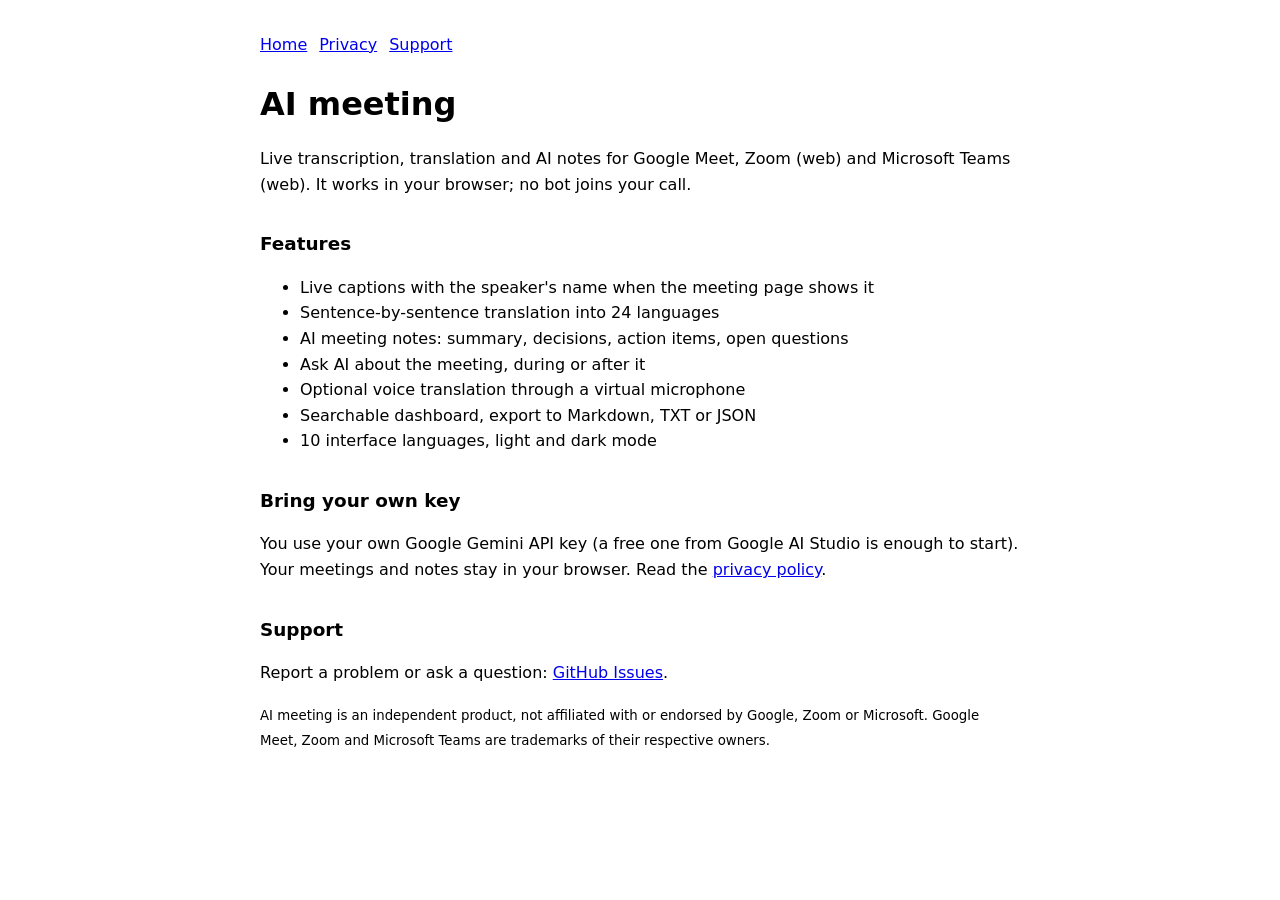
==== index.html @ 4cc9c008 "Add AI meeting landing page and privacy policy" ====
<!doctype html>
<html lang="en">
<head>
<meta charset="utf-8">
<meta name="viewport" content="width=device-width,initial-scale=1">
<title>AI meeting – live transcription, translation and notes</title>
<meta name="description" content="Live transcription, translation and AI notes for Google Meet, Zoom and Microsoft Teams.">
<style>
  :root { color-scheme: light dark; }
  body { font: 16px/1.6 system-ui, sans-serif; max-width: 760px; margin: 0 auto; padding: 32px 20px 64px; }
  h1 { font-size: 2rem; margin-bottom: .2em; } h2 { margin-top: 2rem; font-size: 1.15rem; }
  nav a { margin-right: 12px; }
</style>
</head>
<body>
<nav><a href="index.html">Home</a><a href="privacy.html">Privacy</a><a href="https://github.com/kaokray/ai-meeting-site/issues">Support</a></nav>
<h1>AI meeting</h1>
<p>Live transcription, translation and AI notes for Google Meet, Zoom (web) and Microsoft Teams (web). It works in your browser; no bot joins your call.</p>

<h2>Features</h2>
<ul>
  <li>Live captions with the speaker's name when the meeting page shows it</li>
  <li>Sentence-by-sentence translation into 24 languages</li>
  <li>AI meeting notes: summary, decisions, action items, open questions</li>
  <li>Ask AI about the meeting, during or after it</li>
  <li>Optional voice translation through a virtual microphone</li>
  <li>Searchable dashboard, export to Markdown, TXT or JSON</li>
  <li>10 interface languages, light and dark mode</li>
</ul>

<h2>Bring your own key</h2>
<p>You use your own Google Gemini API key (a free one from Google AI Studio is enough to start). Your meetings and notes stay in your browser. Read the <a href="privacy.html">privacy policy</a>.</p>

<h2>Support</h2>
<p>Report a problem or ask a question: <a href="https://github.com/kaokray/ai-meeting-site/issues">GitHub Issues</a>.</p>

<p><small>AI meeting is an independent product, not affiliated with or endorsed by Google, Zoom or Microsoft. Google Meet, Zoom and Microsoft Teams are trademarks of their respective owners.</small></p>
</body>
</html>
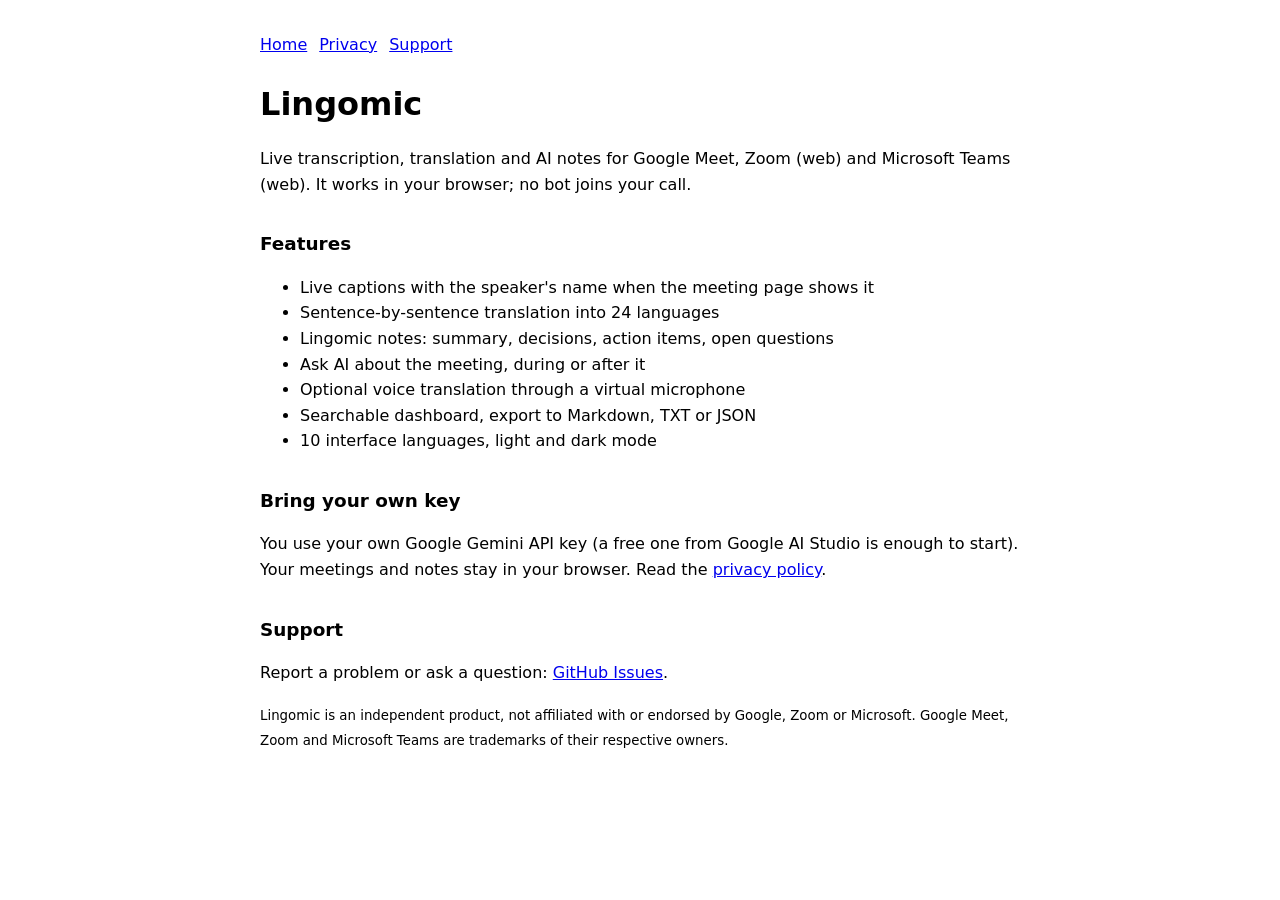
==== commit b3024e24: "Rename to Lingomic, add model config and update the privacy policy - Pages and policy use the Lingom" ====
--- a/index.html
+++ b/index.html
@@ -3,7 +3,7 @@
 <head>
 <meta charset="utf-8">
 <meta name="viewport" content="width=device-width,initial-scale=1">
-<title>AI meeting – live transcription, translation and notes</title>
+<title>Lingomic – live transcription, translation and notes</title>
 <meta name="description" content="Live transcription, translation and AI notes for Google Meet, Zoom and Microsoft Teams.">
 <style>
   :root { color-scheme: light dark; }
@@ -13,15 +13,15 @@
 </style>
 </head>
 <body>
-<nav><a href="index.html">Home</a><a href="privacy.html">Privacy</a><a href="https://github.com/kaokray/ai-meeting-site/issues">Support</a></nav>
-<h1>AI meeting</h1>
+<nav><a href="index.html">Home</a><a href="privacy.html">Privacy</a><a href="https://github.com/kaokray/lingomic/issues">Support</a></nav>
+<h1>Lingomic</h1>
 <p>Live transcription, translation and AI notes for Google Meet, Zoom (web) and Microsoft Teams (web). It works in your browser; no bot joins your call.</p>
 
 <h2>Features</h2>
 <ul>
   <li>Live captions with the speaker's name when the meeting page shows it</li>
   <li>Sentence-by-sentence translation into 24 languages</li>
-  <li>AI meeting notes: summary, decisions, action items, open questions</li>
+  <li>Lingomic notes: summary, decisions, action items, open questions</li>
   <li>Ask AI about the meeting, during or after it</li>
   <li>Optional voice translation through a virtual microphone</li>
   <li>Searchable dashboard, export to Markdown, TXT or JSON</li>
@@ -32,8 +32,8 @@
 <p>You use your own Google Gemini API key (a free one from Google AI Studio is enough to start). Your meetings and notes stay in your browser. Read the <a href="privacy.html">privacy policy</a>.</p>
 
 <h2>Support</h2>
-<p>Report a problem or ask a question: <a href="https://github.com/kaokray/ai-meeting-site/issues">GitHub Issues</a>.</p>
+<p>Report a problem or ask a question: <a href="https://github.com/kaokray/lingomic/issues">GitHub Issues</a>.</p>
 
-<p><small>AI meeting is an independent product, not affiliated with or endorsed by Google, Zoom or Microsoft. Google Meet, Zoom and Microsoft Teams are trademarks of their respective owners.</small></p>
+<p><small>Lingomic is an independent product, not affiliated with or endorsed by Google, Zoom or Microsoft. Google Meet, Zoom and Microsoft Teams are trademarks of their respective owners.</small></p>
 </body>
 </html>
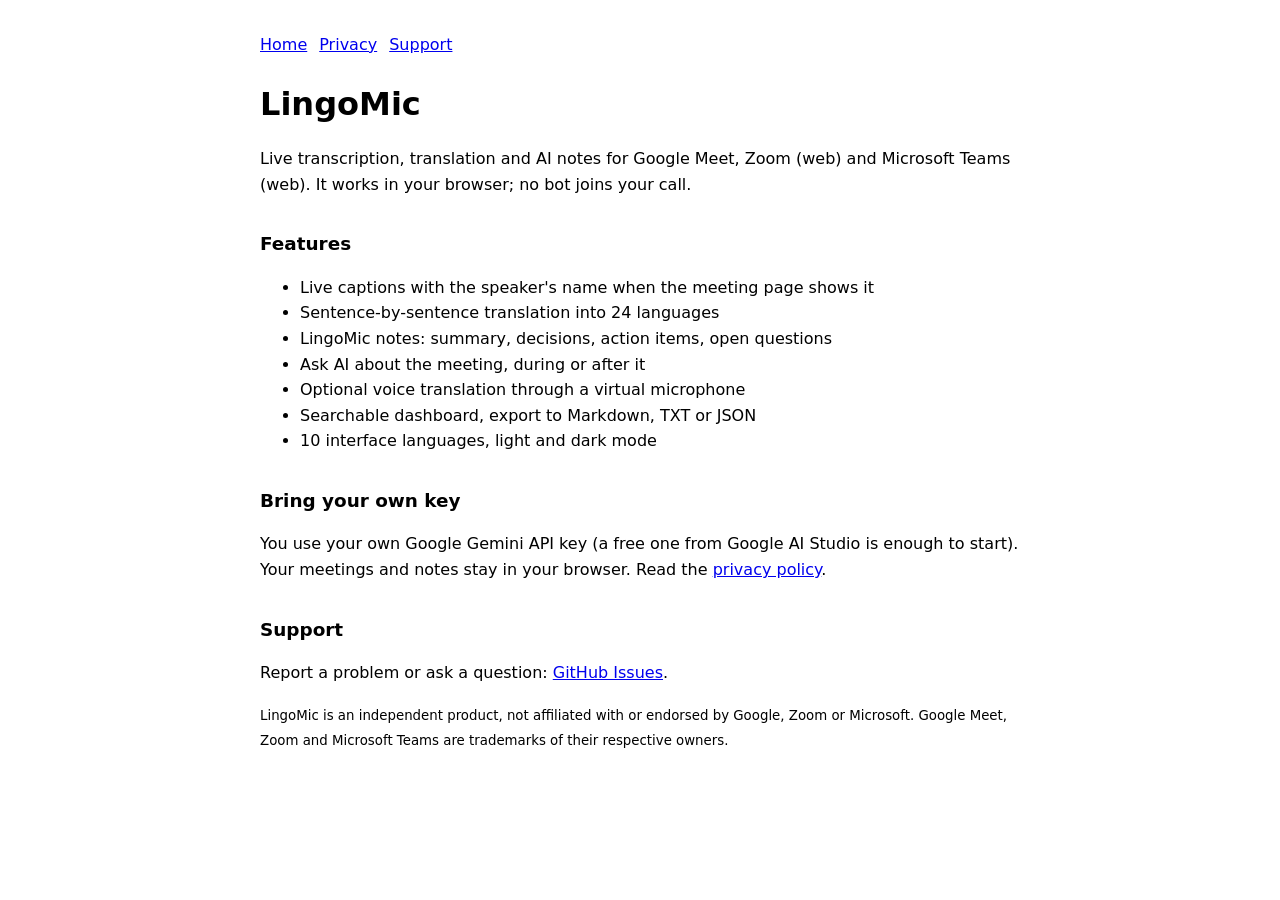
==== commit 6bece6eb: "chore: brand spelling is LingoMic Co-Authored-By: Claude Sonnet 5.5 <noreply@anthropic.com>" ====
--- a/index.html
+++ b/index.html
@@ -3,7 +3,7 @@
 <head>
 <meta charset="utf-8">
 <meta name="viewport" content="width=device-width,initial-scale=1">
-<title>Lingomic – live transcription, translation and notes</title>
+<title>LingoMic – live transcription, translation and notes</title>
 <meta name="description" content="Live transcription, translation and AI notes for Google Meet, Zoom and Microsoft Teams.">
 <style>
   :root { color-scheme: light dark; }
@@ -13,15 +13,15 @@
 </style>
 </head>
 <body>
-<nav><a href="index.html">Home</a><a href="privacy.html">Privacy</a><a href="https://github.com/kaokray/lingomic/issues">Support</a></nav>
-<h1>Lingomic</h1>
+<nav><a href="index.html">Home</a><a href="privacy.html">Privacy</a><a href="https://github.com/kaokray/LingoMic/issues">Support</a></nav>
+<h1>LingoMic</h1>
 <p>Live transcription, translation and AI notes for Google Meet, Zoom (web) and Microsoft Teams (web). It works in your browser; no bot joins your call.</p>
 
 <h2>Features</h2>
 <ul>
   <li>Live captions with the speaker's name when the meeting page shows it</li>
   <li>Sentence-by-sentence translation into 24 languages</li>
-  <li>Lingomic notes: summary, decisions, action items, open questions</li>
+  <li>LingoMic notes: summary, decisions, action items, open questions</li>
   <li>Ask AI about the meeting, during or after it</li>
   <li>Optional voice translation through a virtual microphone</li>
   <li>Searchable dashboard, export to Markdown, TXT or JSON</li>
@@ -32,8 +32,8 @@
 <p>You use your own Google Gemini API key (a free one from Google AI Studio is enough to start). Your meetings and notes stay in your browser. Read the <a href="privacy.html">privacy policy</a>.</p>
 
 <h2>Support</h2>
-<p>Report a problem or ask a question: <a href="https://github.com/kaokray/lingomic/issues">GitHub Issues</a>.</p>
+<p>Report a problem or ask a question: <a href="https://github.com/kaokray/LingoMic/issues">GitHub Issues</a>.</p>
 
-<p><small>Lingomic is an independent product, not affiliated with or endorsed by Google, Zoom or Microsoft. Google Meet, Zoom and Microsoft Teams are trademarks of their respective owners.</small></p>
+<p><small>LingoMic is an independent product, not affiliated with or endorsed by Google, Zoom or Microsoft. Google Meet, Zoom and Microsoft Teams are trademarks of their respective owners.</small></p>
 </body>
 </html>
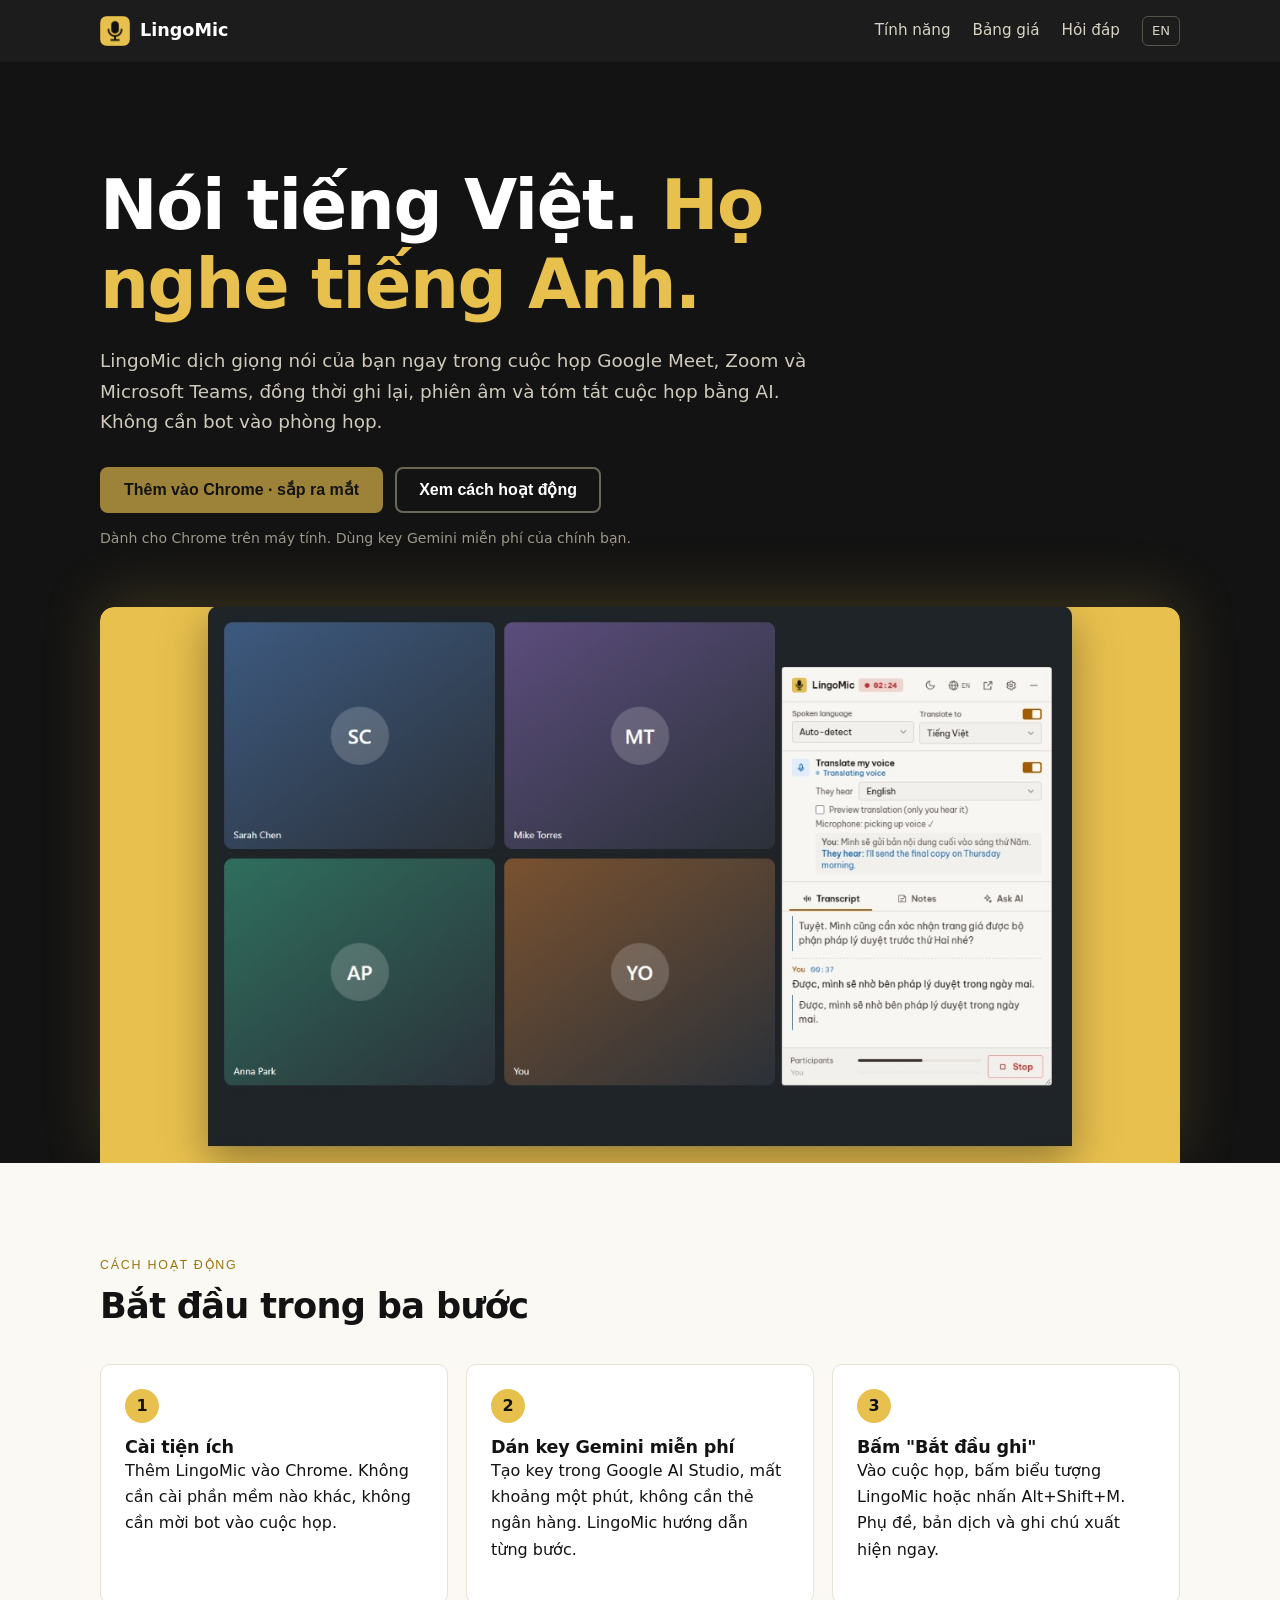
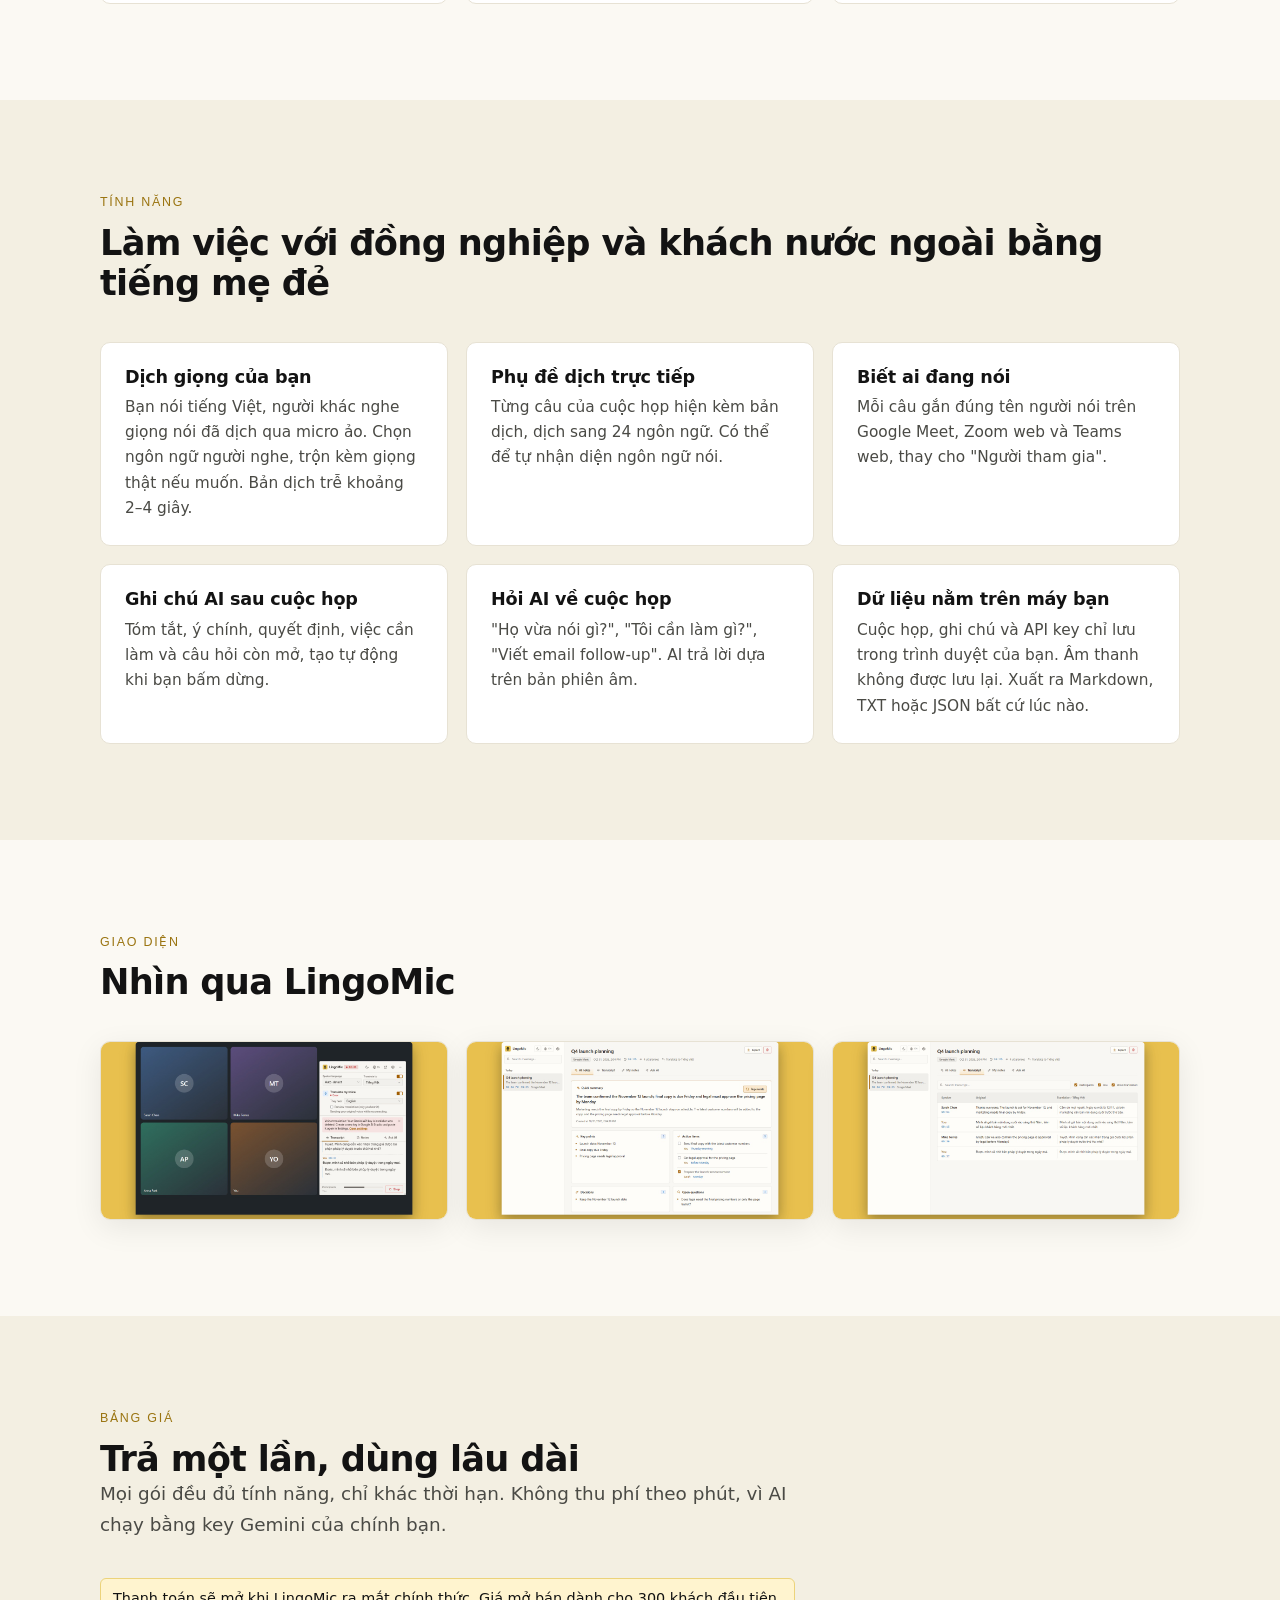
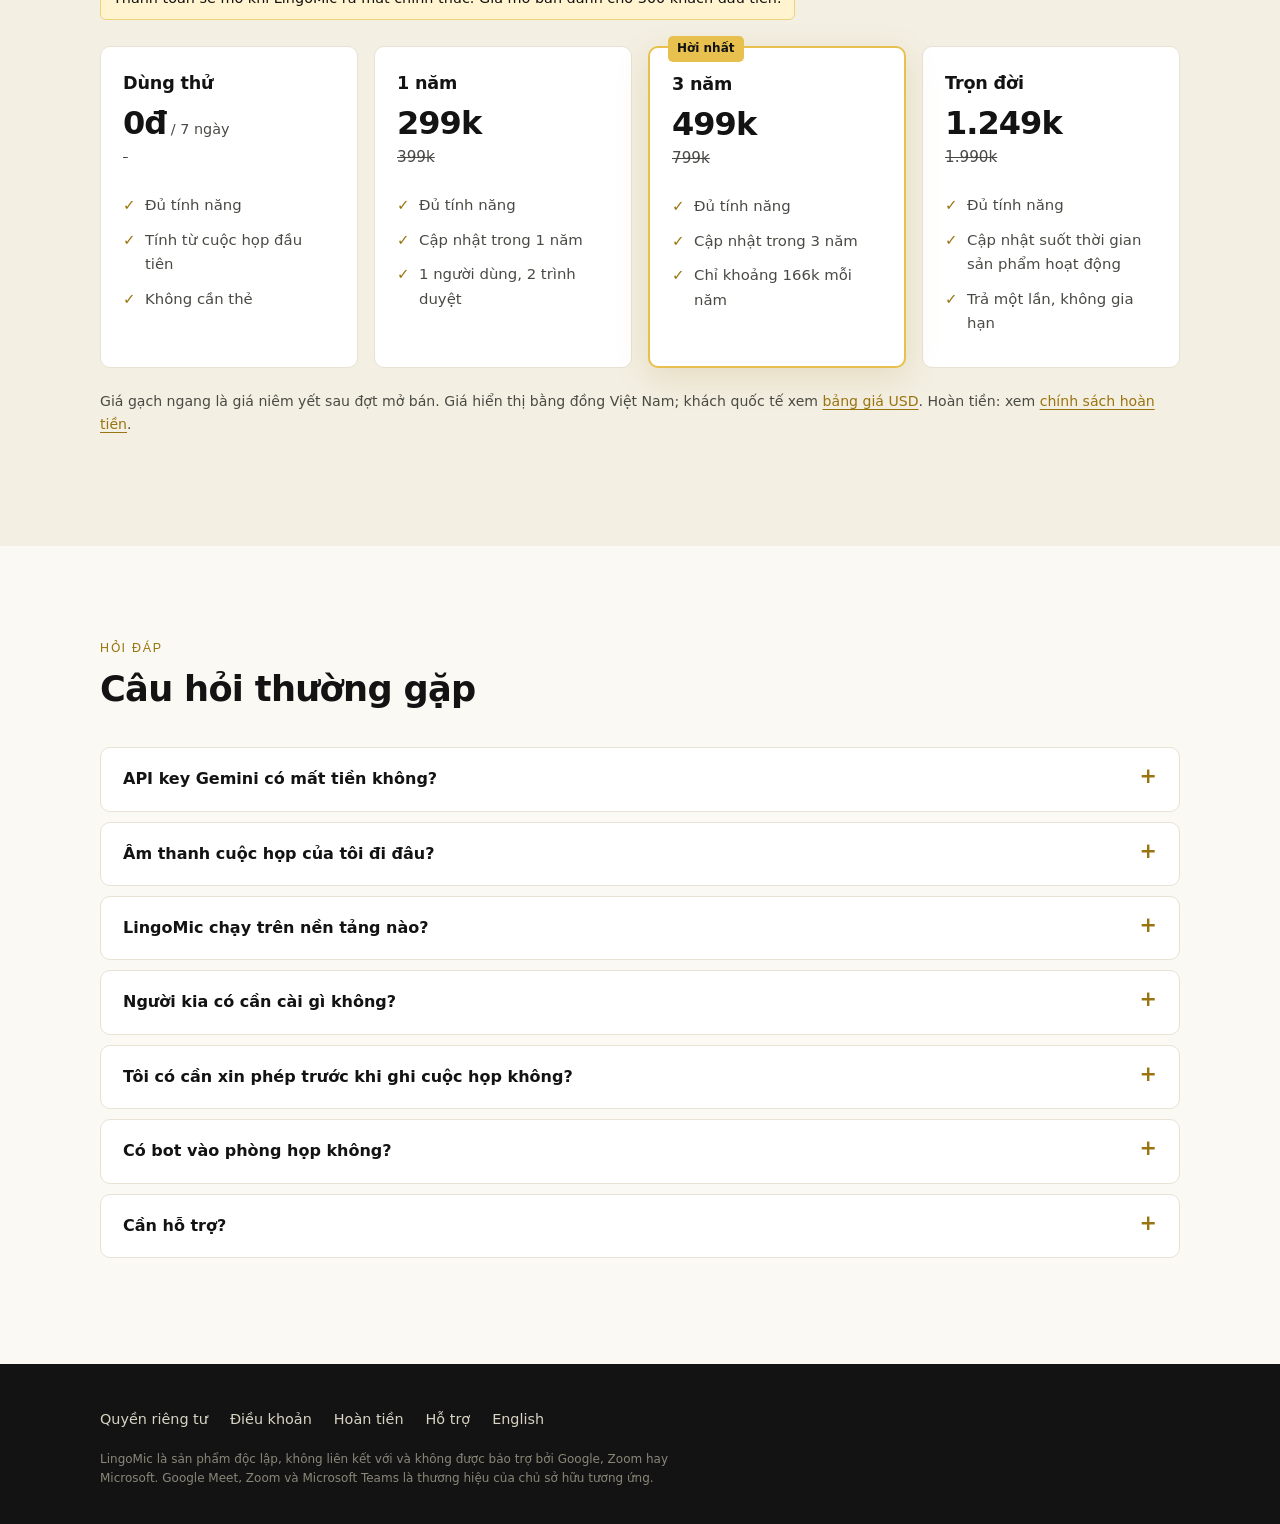
==== commit 33ba7810: "feat: LingoMic website (Vietnamese and English), terms and refund policy - Home page in Vietnamese a" ====
--- a/index.html
+++ b/index.html
@@ -1,39 +1,107 @@
 <!doctype html>
-<html lang="en">
+<html lang="vi">
 <head>
 <meta charset="utf-8">
 <meta name="viewport" content="width=device-width,initial-scale=1">
-<title>LingoMic – live transcription, translation and notes</title>
-<meta name="description" content="Live transcription, translation and AI notes for Google Meet, Zoom and Microsoft Teams.">
-<style>
-  :root { color-scheme: light dark; }
-  body { font: 16px/1.6 system-ui, sans-serif; max-width: 760px; margin: 0 auto; padding: 32px 20px 64px; }
-  h1 { font-size: 2rem; margin-bottom: .2em; } h2 { margin-top: 2rem; font-size: 1.15rem; }
-  nav a { margin-right: 12px; }
-</style>
+<title>LingoMic – Nói tiếng Việt, họ nghe tiếng Anh</title>
+<meta name="description" content="LingoMic dịch giọng nói của bạn trong cuộc họp Google Meet, Zoom và Teams, đồng thời phiên âm và tóm tắt bằng AI. Không cần bot vào phòng họp.">
+<link rel="icon" href="assets/favicon.png">
+<link rel="alternate" hreflang="en" href="en/">
+<link rel="stylesheet" href="assets/site.css">
 </head>
 <body>
-<nav><a href="index.html">Home</a><a href="privacy.html">Privacy</a><a href="https://github.com/kaokray/LingoMic/issues">Support</a></nav>
-<h1>LingoMic</h1>
-<p>Live transcription, translation and AI notes for Google Meet, Zoom (web) and Microsoft Teams (web). It works in your browser; no bot joins your call.</p>
+<header class="top"><div class="wrap">
+  <a class="brand" href="./"><img src="assets/icon.png" alt="">LingoMic</a>
+  <nav>
+    <a href="#tinh-nang">Tính năng</a>
+    <a href="#bang-gia">Bảng giá</a>
+    <a href="#hoi-dap">Hỏi đáp</a>
+    <a class="lang" href="en/" hreflang="en">EN</a>
+  </nav>
+</div></header>
 
-<h2>Features</h2>
-<ul>
-  <li>Live captions with the speaker's name when the meeting page shows it</li>
-  <li>Sentence-by-sentence translation into 24 languages</li>
-  <li>LingoMic notes: summary, decisions, action items, open questions</li>
-  <li>Ask AI about the meeting, during or after it</li>
-  <li>Optional voice translation through a virtual microphone</li>
-  <li>Searchable dashboard, export to Markdown, TXT or JSON</li>
-  <li>10 interface languages, light and dark mode</li>
-</ul>
+<main>
+<div class="hero"><div class="wrap">
+  <h1>Nói tiếng Việt. <em>Họ nghe tiếng Anh.</em></h1>
+  <p class="lead">LingoMic dịch giọng nói của bạn ngay trong cuộc họp Google Meet, Zoom và Microsoft Teams, đồng thời ghi lại, phiên âm và tóm tắt cuộc họp bằng AI. Không cần bot vào phòng họp.</p>
+  <div class="actions">
+    <!-- Khi extension lên Chrome Web Store: thay href="#" bằng đường dẫn Store và bỏ aria-disabled. -->
+    <a class="btn btn-gold" href="#" aria-disabled="true">Thêm vào Chrome · sắp ra mắt</a>
+    <a class="btn btn-line" href="#cach-hoat-dong">Xem cách hoạt động</a>
+  </div>
+  <p class="note">Dành cho Chrome trên máy tính. Dùng key Gemini miễn phí của chính bạn.</p>
+  <div class="shot"><div class="crop"><img src="assets/img/2-voice.jpg" width="1280" height="800" alt="Cửa sổ LingoMic trong cuộc họp: bạn nói tiếng Việt, người nghe thấy bản dịch tiếng Anh"></div></div>
+</div></div>
 
-<h2>Bring your own key</h2>
-<p>You use your own Google Gemini API key (a free one from Google AI Studio is enough to start). Your meetings and notes stay in your browser. Read the <a href="privacy.html">privacy policy</a>.</p>
+<section id="cach-hoat-dong"><div class="wrap">
+  <div class="head"><div class="eyebrow">Cách hoạt động</div><h2>Bắt đầu trong ba bước</h2></div>
+  <div class="steps">
+    <div class="step"><h3>Cài tiện ích</h3><p>Thêm LingoMic vào Chrome. Không cần cài phần mềm nào khác, không cần mời bot vào cuộc họp.</p></div>
+    <div class="step"><h3>Dán key Gemini miễn phí</h3><p>Tạo key trong Google AI Studio, mất khoảng một phút, không cần thẻ ngân hàng. LingoMic hướng dẫn từng bước.</p></div>
+    <div class="step"><h3>Bấm "Bắt đầu ghi"</h3><p>Vào cuộc họp, bấm biểu tượng LingoMic hoặc nhấn Alt+Shift+M. Phụ đề, bản dịch và ghi chú xuất hiện ngay.</p></div>
+  </div>
+</div></section>
 
-<h2>Support</h2>
-<p>Report a problem or ask a question: <a href="https://github.com/kaokray/LingoMic/issues">GitHub Issues</a>.</p>
+<section id="tinh-nang" class="alt"><div class="wrap">
+  <div class="head"><div class="eyebrow">Tính năng</div><h2>Làm việc với đồng nghiệp và khách nước ngoài bằng tiếng mẹ đẻ</h2></div>
+  <div class="grid">
+    <div class="card"><h3>Dịch giọng của bạn</h3><p>Bạn nói tiếng Việt, người khác nghe giọng nói đã dịch qua micro ảo. Chọn ngôn ngữ người nghe, trộn kèm giọng thật nếu muốn. Bản dịch trễ khoảng 2–4 giây.</p></div>
+    <div class="card"><h3>Phụ đề dịch trực tiếp</h3><p>Từng câu của cuộc họp hiện kèm bản dịch, dịch sang 24 ngôn ngữ. Có thể để tự nhận diện ngôn ngữ nói.</p></div>
+    <div class="card"><h3>Biết ai đang nói</h3><p>Mỗi câu gắn đúng tên người nói trên Google Meet, Zoom web và Teams web, thay cho "Người tham gia".</p></div>
+    <div class="card"><h3>Ghi chú AI sau cuộc họp</h3><p>Tóm tắt, ý chính, quyết định, việc cần làm và câu hỏi còn mở, tạo tự động khi bạn bấm dừng.</p></div>
+    <div class="card"><h3>Hỏi AI về cuộc họp</h3><p>"Họ vừa nói gì?", "Tôi cần làm gì?", "Viết email follow-up". AI trả lời dựa trên bản phiên âm.</p></div>
+    <div class="card"><h3>Dữ liệu nằm trên máy bạn</h3><p>Cuộc họp, ghi chú và API key chỉ lưu trong trình duyệt của bạn. Âm thanh không được lưu lại. Xuất ra Markdown, TXT hoặc JSON bất cứ lúc nào.</p></div>
+  </div>
+</div></section>
 
-<p><small>LingoMic is an independent product, not affiliated with or endorsed by Google, Zoom or Microsoft. Google Meet, Zoom and Microsoft Teams are trademarks of their respective owners.</small></p>
+<section><div class="wrap">
+  <div class="head"><div class="eyebrow">Giao diện</div><h2>Nhìn qua LingoMic</h2></div>
+  <div class="gallery">
+    <div class="crop"><img src="assets/img/1-live.jpg" width="1280" height="800" loading="lazy" alt="Phụ đề và bản dịch trực tiếp trong cuộc họp"></div>
+    <div class="crop"><img src="assets/img/3-notes.jpg" width="1280" height="800" loading="lazy" alt="Ghi chú AI: tóm tắt, ý chính, việc cần làm"></div>
+    <div class="crop"><img src="assets/img/4-transcript.jpg" width="1280" height="800" loading="lazy" alt="Bản phiên âm song ngữ, lọc theo người nói"></div>
+  </div>
+</div></section>
+
+<section id="bang-gia" class="alt"><div class="wrap">
+  <div class="head"><div class="eyebrow">Bảng giá</div><h2>Trả một lần, dùng lâu dài</h2>
+    <p class="lead">Mọi gói đều đủ tính năng, chỉ khác thời hạn. Không thu phí theo phút, vì AI chạy bằng key Gemini của chính bạn.</p></div>
+  <span class="soon">Thanh toán sẽ mở khi LingoMic ra mắt chính thức. Giá mở bán dành cho 300 khách đầu tiên.</span>
+  <div class="plans">
+    <div class="plan"><h3>Dùng thử</h3><div class="price">0đ<small> / 7 ngày</small></div><div class="was">&nbsp;</div>
+      <ul><li>Đủ tính năng</li><li>Tính từ cuộc họp đầu tiên</li><li>Không cần thẻ</li></ul></div>
+    <div class="plan"><h3>1 năm</h3><div class="price">299k</div><div class="was">399k</div>
+      <ul><li>Đủ tính năng</li><li>Cập nhật trong 1 năm</li><li>1 người dùng, 2 trình duyệt</li></ul></div>
+    <div class="plan best"><span class="tag">Hời nhất</span><h3>3 năm</h3><div class="price">499k</div><div class="was">799k</div>
+      <ul><li>Đủ tính năng</li><li>Cập nhật trong 3 năm</li><li>Chỉ khoảng 166k mỗi năm</li></ul></div>
+    <div class="plan"><h3>Trọn đời</h3><div class="price">1.249k</div><div class="was">1.990k</div>
+      <ul><li>Đủ tính năng</li><li>Cập nhật suốt thời gian sản phẩm hoạt động</li><li>Trả một lần, không gia hạn</li></ul></div>
+  </div>
+  <p class="fine">Giá gạch ngang là giá niêm yết sau đợt mở bán. Giá hiển thị bằng đồng Việt Nam; khách quốc tế xem <a href="en/#pricing">bảng giá USD</a>. Hoàn tiền: xem <a href="refund.html">chính sách hoàn tiền</a>.</p>
+</div></section>
+
+<section id="hoi-dap"><div class="wrap">
+  <div class="head"><div class="eyebrow">Hỏi đáp</div><h2>Câu hỏi thường gặp</h2></div>
+  <details><summary>API key Gemini có mất tiền không?</summary>
+    <p>Key tạo trong Google AI Studio miễn phí và không cần thẻ ngân hàng. Key chưa bật thanh toán thì không thể phát sinh phí. Gói miễn phí của Google có hạn mức theo phút và theo ngày; họp khoảng 1–2 giờ mỗi ngày thường dùng thoải mái, và LingoMic báo rõ khi chạm hạn mức. Google có thể thay đổi gói miễn phí, và LingoMic không kiểm soát việc đó.</p></details>
+  <details><summary>Âm thanh cuộc họp của tôi đi đâu?</summary>
+    <p>Âm thanh được gửi thẳng từ trình duyệt của bạn tới Google Gemini, bằng key của bạn, để chuyển thành chữ và dịch. LingoMic không lưu âm thanh. Với key miễn phí, Google có thể dùng nội dung gửi lên để cải thiện sản phẩm; nếu cuộc họp mang tính bảo mật, hãy dùng key trả phí. Chi tiết trong <a href="privacy.html">chính sách quyền riêng tư</a>.</p></details>
+  <details><summary>LingoMic chạy trên nền tảng nào?</summary>
+    <p>Google Meet, Zoom (bản web) và Microsoft Teams (bản web), trên Chrome máy tính. Việc ghi phụ đề còn dùng được với tab bất kỳ có phát âm thanh.</p></details>
+  <details><summary>Người kia có cần cài gì không?</summary>
+    <p>Không. Chỉ bạn cài LingoMic. Với dịch giọng, người kia nghe bản dịch như nghe micro của bạn.</p></details>
+  <details><summary>Tôi có cần xin phép trước khi ghi cuộc họp không?</summary>
+    <p>Có. Bạn có trách nhiệm thông báo cho người tham gia trước khi ghi hoặc phiên âm, và tuân thủ pháp luật cũng như quy định của công ty. LingoMic nhắc điều này khi bạn dùng lần đầu.</p></details>
+  <details><summary>Có bot vào phòng họp không?</summary>
+    <p>Không. LingoMic chạy ngay trong trình duyệt của bạn nên không xuất hiện trong danh sách người tham gia.</p></details>
+  <details><summary>Cần hỗ trợ?</summary>
+    <p>Gửi câu hỏi hoặc báo lỗi tại <a href="https://github.com/kaokray/LingoMic/issues">trang hỗ trợ</a>.</p></details>
+</div></section>
+</main>
+
+<footer><div class="wrap">
+  <nav><a href="privacy.html">Quyền riêng tư</a><a href="terms.html">Điều khoản</a><a href="refund.html">Hoàn tiền</a><a href="https://github.com/kaokray/LingoMic/issues">Hỗ trợ</a><a href="en/">English</a></nav>
+  <small>LingoMic là sản phẩm độc lập, không liên kết với và không được bảo trợ bởi Google, Zoom hay Microsoft. Google Meet, Zoom và Microsoft Teams là thương hiệu của chủ sở hữu tương ứng.</small>
+</div></footer>
 </body>
 </html>
--- a/assets/site.css
+++ b/assets/site.css
@@ -0,0 +1,127 @@
+/* LingoMic website. Fonts: Be Vietnam Pro (SIL OFL 1.1, see fonts/OFL.txt). */
+@font-face{font-family:"Be Vietnam Pro";font-weight:400;font-display:swap;src:url("fonts/bvp-400-vietnamese.woff2") format("woff2");unicode-range:U+0102-0103,U+0110-0111,U+0128-0129,U+0168-0169,U+01A0-01A1,U+01AF-01B0,U+0300-0301,U+0303-0304,U+0308-0309,U+0323,U+0329,U+1EA0-1EF9,U+20AB}
+@font-face{font-family:"Be Vietnam Pro";font-weight:400;font-display:swap;src:url("fonts/bvp-400-latin-ext.woff2") format("woff2");unicode-range:U+0100-02BA,U+02BD-02C5,U+02C7-02CC,U+02CE-02D7,U+02DD-02FF,U+0304,U+0308,U+0329,U+1D00-1DBF,U+1E00-1E9F,U+1EF2-1EFF,U+2020,U+20A0-20AB,U+20AD-20C4,U+2113,U+2C60-2C7F,U+A720-A7FF}
+@font-face{font-family:"Be Vietnam Pro";font-weight:400;font-display:swap;src:url("fonts/bvp-400-latin.woff2") format("woff2");unicode-range:U+0000-00FF,U+0131,U+0152-0153,U+02BB-02BC,U+02C6,U+02DA,U+02DC,U+0304,U+0308,U+0329,U+2000-206F,U+20AC,U+2122,U+2191,U+2193,U+2212,U+2215,U+FEFF,U+FFFD}
+@font-face{font-family:"Be Vietnam Pro";font-weight:500;font-display:swap;src:url("fonts/bvp-500-vietnamese.woff2") format("woff2");unicode-range:U+0102-0103,U+0110-0111,U+0128-0129,U+0168-0169,U+01A0-01A1,U+01AF-01B0,U+0300-0301,U+0303-0304,U+0308-0309,U+0323,U+0329,U+1EA0-1EF9,U+20AB}
+@font-face{font-family:"Be Vietnam Pro";font-weight:500;font-display:swap;src:url("fonts/bvp-500-latin-ext.woff2") format("woff2");unicode-range:U+0100-02BA,U+02BD-02C5,U+02C7-02CC,U+02CE-02D7,U+02DD-02FF,U+0304,U+0308,U+0329,U+1D00-1DBF,U+1E00-1E9F,U+1EF2-1EFF,U+2020,U+20A0-20AB,U+20AD-20C4,U+2113,U+2C60-2C7F,U+A720-A7FF}
+@font-face{font-family:"Be Vietnam Pro";font-weight:500;font-display:swap;src:url("fonts/bvp-500-latin.woff2") format("woff2");unicode-range:U+0000-00FF,U+0131,U+0152-0153,U+02BB-02BC,U+02C6,U+02DA,U+02DC,U+0304,U+0308,U+0329,U+2000-206F,U+20AC,U+2122,U+2191,U+2193,U+2212,U+2215,U+FEFF,U+FFFD}
+@font-face{font-family:"Be Vietnam Pro";font-weight:600;font-display:swap;src:url("fonts/bvp-600-vietnamese.woff2") format("woff2");unicode-range:U+0102-0103,U+0110-0111,U+0128-0129,U+0168-0169,U+01A0-01A1,U+01AF-01B0,U+0300-0301,U+0303-0304,U+0308-0309,U+0323,U+0329,U+1EA0-1EF9,U+20AB}
+@font-face{font-family:"Be Vietnam Pro";font-weight:600;font-display:swap;src:url("fonts/bvp-600-latin-ext.woff2") format("woff2");unicode-range:U+0100-02BA,U+02BD-02C5,U+02C7-02CC,U+02CE-02D7,U+02DD-02FF,U+0304,U+0308,U+0329,U+1D00-1DBF,U+1E00-1E9F,U+1EF2-1EFF,U+2020,U+20A0-20AB,U+20AD-20C4,U+2113,U+2C60-2C7F,U+A720-A7FF}
+@font-face{font-family:"Be Vietnam Pro";font-weight:600;font-display:swap;src:url("fonts/bvp-600-latin.woff2") format("woff2");unicode-range:U+0000-00FF,U+0131,U+0152-0153,U+02BB-02BC,U+02C6,U+02DA,U+02DC,U+0304,U+0308,U+0329,U+2000-206F,U+20AC,U+2122,U+2191,U+2193,U+2212,U+2215,U+FEFF,U+FFFD}
+
+:root {
+  --gold: #e8c04e;
+  --gold-deep: #9a7410;
+  --ink: #131313;
+  --ink-2: #4a4a45;
+  --paper: #fbf9f3;
+  --card: #ffffff;
+  --line: #e7e2d4;
+  --wrap: 1080px;
+  --radius: 10px;
+  color-scheme: light;
+}
+* { box-sizing: border-box; }
+html { scroll-behavior: smooth; }
+body { margin: 0; background: var(--paper); color: var(--ink); font: 400 16px/1.65 "Be Vietnam Pro", system-ui, sans-serif; -webkit-font-smoothing: antialiased; }
+img { max-width: 100%; height: auto; display: block; }
+a { color: var(--gold-deep); text-underline-offset: 3px; }
+.wrap { width: min(var(--wrap), 100% - 40px); margin-inline: auto; }
+h1, h2, h3 { line-height: 1.15; letter-spacing: -0.02em; margin: 0; }
+h2 { font-size: clamp(1.6rem, 3.4vw, 2.2rem); font-weight: 600; }
+h3 { font-size: 1.1rem; font-weight: 600; letter-spacing: -0.01em; }
+p { margin: 0 0 1em; }
+.lead { font-size: 1.15rem; color: var(--ink-2); max-width: 62ch; }
+.eyebrow { font: 500 .78rem/1 "Be Vietnam Pro", sans-serif; letter-spacing: .14em; text-transform: uppercase; color: var(--gold-deep); margin-bottom: 14px; }
+
+/* header */
+.top { position: sticky; top: 0; z-index: 10; background: rgba(19,19,19,.96); backdrop-filter: blur(6px); }
+.top .wrap { display: flex; align-items: center; gap: 22px; height: 62px; }
+.brand { display: flex; align-items: center; gap: 10px; color: #fff; text-decoration: none; font-weight: 600; font-size: 1.1rem; }
+.brand img { width: 30px; height: 30px; border-radius: 7px; }
+.top nav { margin-left: auto; display: flex; align-items: center; gap: 22px; }
+.top nav a { color: #d8d4c4; text-decoration: none; font-size: .95rem; }
+.top nav a:hover { color: var(--gold); }
+.top .lang { border: 1px solid #55524a; border-radius: 6px; padding: 3px 9px; font-size: .82rem; }
+@media (max-width: 720px) { .top nav a:not(.lang):not(.cta-sm) { display: none; } }
+
+/* buttons */
+.btn { display: inline-flex; align-items: center; justify-content: center; gap: 8px; padding: 13px 22px; border-radius: 8px; font: 600 1rem/1 "Be Vietnam Pro", sans-serif; text-decoration: none; border: 2px solid transparent; cursor: pointer; }
+.btn-gold { background: var(--gold); color: var(--ink); }
+.btn-gold:hover { background: #f0cc62; }
+.btn-line { border-color: #6a665a; color: #fff; }
+.btn-line:hover { border-color: var(--gold); color: var(--gold); }
+.btn[aria-disabled="true"] { opacity: .65; cursor: default; pointer-events: none; }
+
+/* hero */
+.hero { background: var(--ink); color: #fff; padding: clamp(56px, 9vw, 104px) 0 0; overflow: hidden; }
+.hero h1 { font-size: clamp(2.2rem, 6.4vw, 4.3rem); font-weight: 600; max-width: 14ch; }
+.hero h1 em { font-style: normal; color: var(--gold); }
+.hero .lead { color: #cfcabb; margin-top: 22px; }
+.hero .actions { display: flex; gap: 12px; flex-wrap: wrap; margin-top: 30px; }
+.hero .note { color: #9d9889; font-size: .88rem; margin-top: 14px; }
+.hero .shot { margin-top: 56px; border-radius: 14px 14px 0 0; overflow: hidden; box-shadow: 0 -10px 60px rgba(232,192,78,.18); }
+
+/* sections */
+section { padding: clamp(56px, 8vw, 96px) 0; }
+section.alt { background: #f3efe2; }
+.head { margin-bottom: 38px; }
+.steps { display: grid; grid-template-columns: repeat(auto-fit, minmax(240px, 1fr)); gap: 18px; counter-reset: s; }
+.step { background: var(--card); border: 1px solid var(--line); border-radius: var(--radius); padding: 24px; counter-increment: s; }
+.step::before { content: counter(s); display: grid; place-items: center; width: 34px; height: 34px; border-radius: 50%; background: var(--gold); font-weight: 600; margin-bottom: 14px; }
+.grid { display: grid; grid-template-columns: repeat(auto-fit, minmax(290px, 1fr)); gap: 18px; }
+.card { background: var(--card); border: 1px solid var(--line); border-radius: var(--radius); padding: 24px; }
+.card h3 { margin-bottom: 8px; }
+.card p { color: var(--ink-2); margin: 0; font-size: .96rem; }
+.gallery { display: grid; grid-template-columns: repeat(auto-fit, minmax(300px, 1fr)); gap: 18px; }
+.gallery img { border-radius: var(--radius); border: 1px solid var(--line); box-shadow: 0 8px 30px rgba(0,0,0,.08); }
+
+/* pricing */
+.soon { display: inline-block; background: #fff4cf; border: 1px solid #ecd37a; border-radius: 6px; padding: 8px 12px; font-size: .9rem; margin-bottom: 26px; }
+.plans { display: grid; grid-template-columns: repeat(auto-fit, minmax(220px, 1fr)); gap: 16px; align-items: stretch; }
+.plan { background: var(--card); border: 1px solid var(--line); border-radius: var(--radius); padding: 26px 22px; display: flex; flex-direction: column; }
+.plan.best { border: 2px solid var(--gold); box-shadow: 0 10px 34px rgba(154,116,16,.16); position: relative; }
+.plan .tag { position: absolute; top: -12px; left: 18px; background: var(--gold); border-radius: 5px; padding: 3px 9px; font-size: .75rem; font-weight: 600; }
+.plan h3 { margin-bottom: 14px; }
+.price { font-size: 2rem; font-weight: 600; letter-spacing: -0.03em; line-height: 1; }
+.price small { font-size: .9rem; font-weight: 400; color: var(--ink-2); letter-spacing: 0; }
+.was { color: var(--ink-2); text-decoration: line-through; font-size: .95rem; margin-top: 6px; min-height: 1.4em; }
+.plan ul { list-style: none; padding: 0; margin: 18px 0 0; color: var(--ink-2); font-size: .93rem; }
+.plan li { padding: 5px 0 5px 22px; position: relative; }
+.plan li::before { content: "✓"; position: absolute; left: 0; color: var(--gold-deep); font-weight: 600; }
+.fine { color: var(--ink-2); font-size: .88rem; margin-top: 22px; }
+
+/* faq */
+details { background: var(--card); border: 1px solid var(--line); border-radius: var(--radius); padding: 0 22px; margin-bottom: 10px; }
+summary { cursor: pointer; padding: 18px 0; font-weight: 600; list-style: none; display: flex; justify-content: space-between; gap: 16px; }
+summary::after { content: "+"; color: var(--gold-deep); font-size: 1.3rem; line-height: 1; }
+details[open] summary::after { content: "–"; }
+summary::-webkit-details-marker { display: none; }
+details p { color: var(--ink-2); padding-bottom: 6px; }
+
+/* footer */
+footer { background: var(--ink); color: #b9b5a6; padding: 44px 0 36px; font-size: .9rem; }
+footer .wrap { display: grid; gap: 18px; }
+footer nav { display: flex; gap: 22px; flex-wrap: wrap; }
+footer a { color: #d8d4c4; text-decoration: none; }
+footer a:hover { color: var(--gold); }
+footer small { color: #8a8678; line-height: 1.6; display: block; max-width: 80ch; }
+
+/* legal pages */
+.doc { padding: 54px 0 80px; }
+.doc .wrap { max-width: 780px; }
+.doc h1 { font-size: clamp(1.8rem, 4vw, 2.6rem); font-weight: 600; margin-bottom: 8px; }
+.doc h2 { font-size: 1.25rem; margin: 2.2rem 0 .7rem; }
+.doc table { border-collapse: collapse; width: 100%; font-size: .92rem; background: var(--card); }
+.doc th, .doc td { border: 1px solid var(--line); padding: 9px 10px; text-align: left; vertical-align: top; }
+.doc .overflow { overflow-x: auto; }
+.doc .updated { color: var(--ink-2); font-size: .9rem; }
+.doc hr { border: 0; border-top: 1px solid var(--line); margin: 3rem 0; }
+.doc .draft { background: #fff4cf; border: 1px solid #ecd37a; border-radius: 6px; padding: 10px 14px; font-size: .9rem; margin: 18px 0 26px; }
+
+/* Store screenshots carry an English headline in their top 140px; the Vietnamese page crops it off. */
+.crop { aspect-ratio: 1280 / 660; overflow: hidden; border-radius: var(--radius); }
+.crop img { margin-top: -10.9375%; width: 100%; border: 0; box-shadow: none; border-radius: 0; }
+.hero .shot .crop { border-radius: 14px 14px 0 0; }
+.gallery .crop { border: 1px solid var(--line); box-shadow: 0 8px 30px rgba(0,0,0,.08); }
+.hero h1 { max-width: 16ch; }
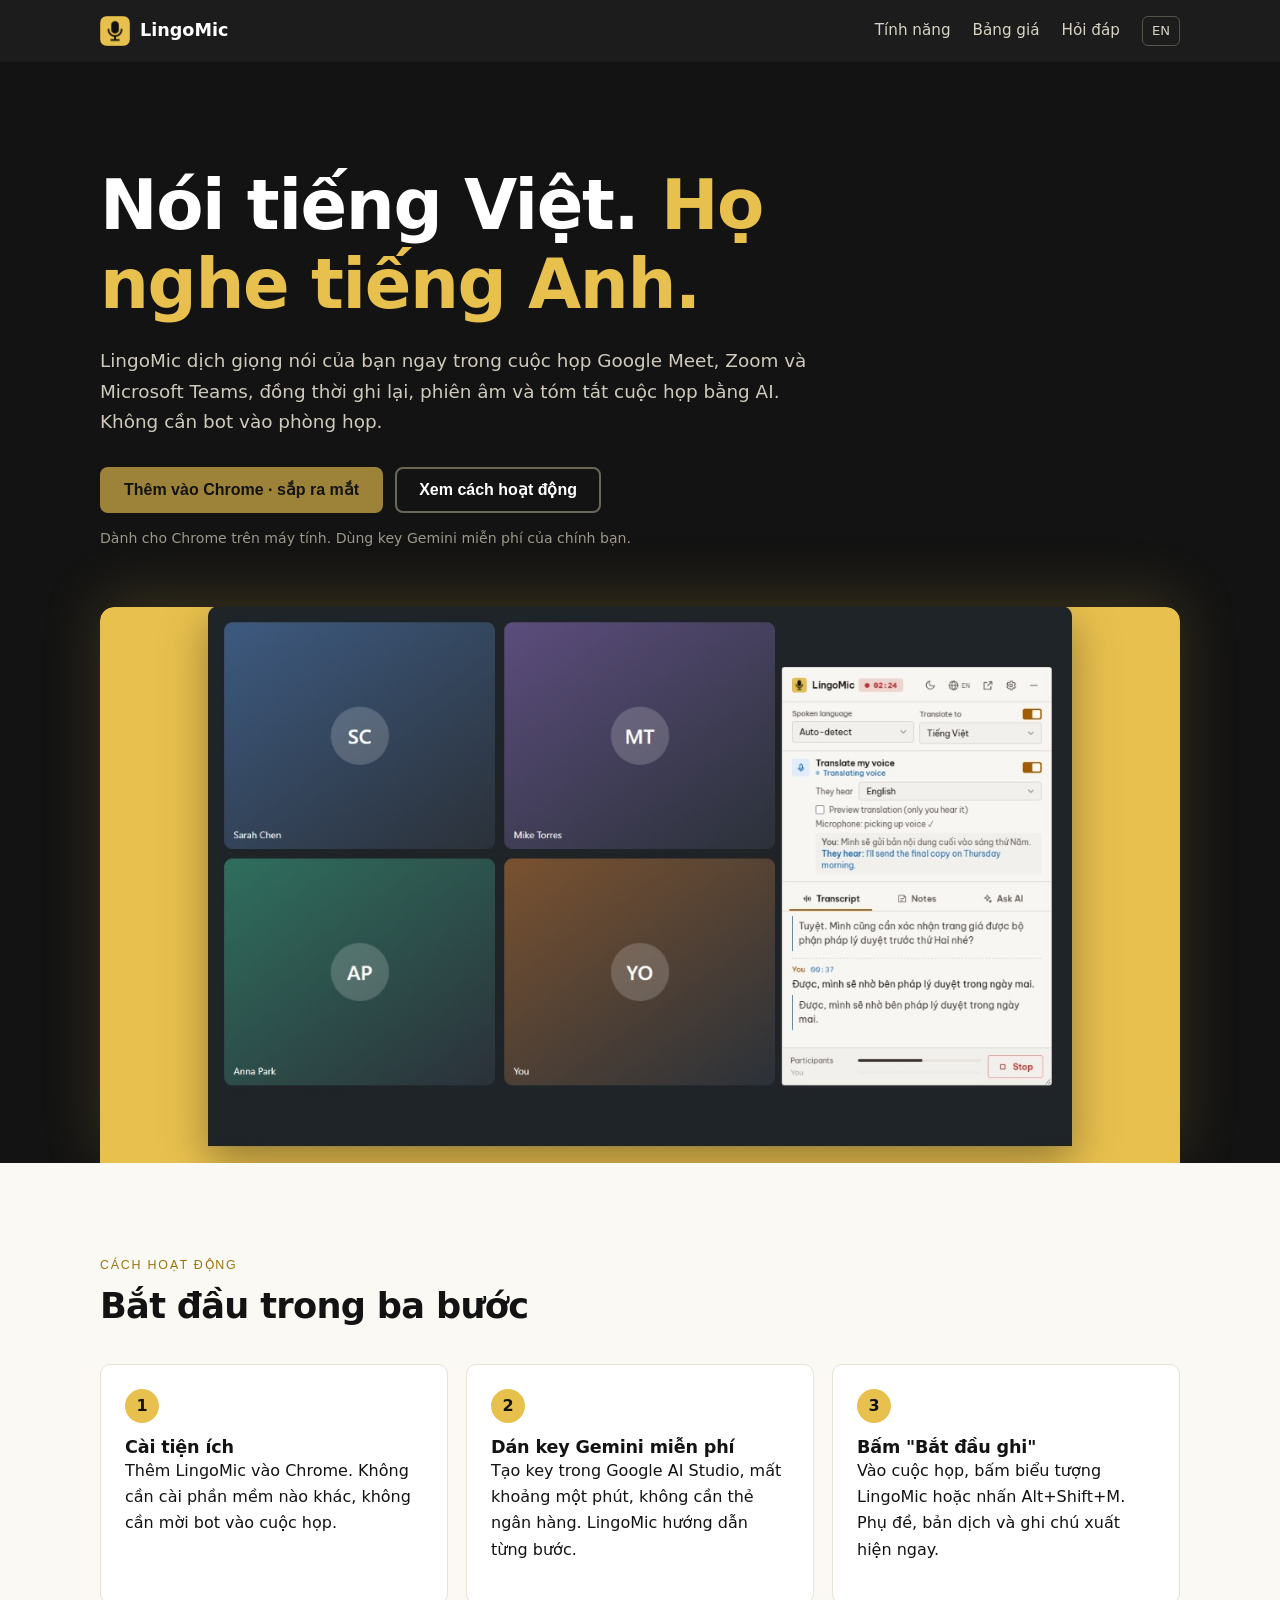
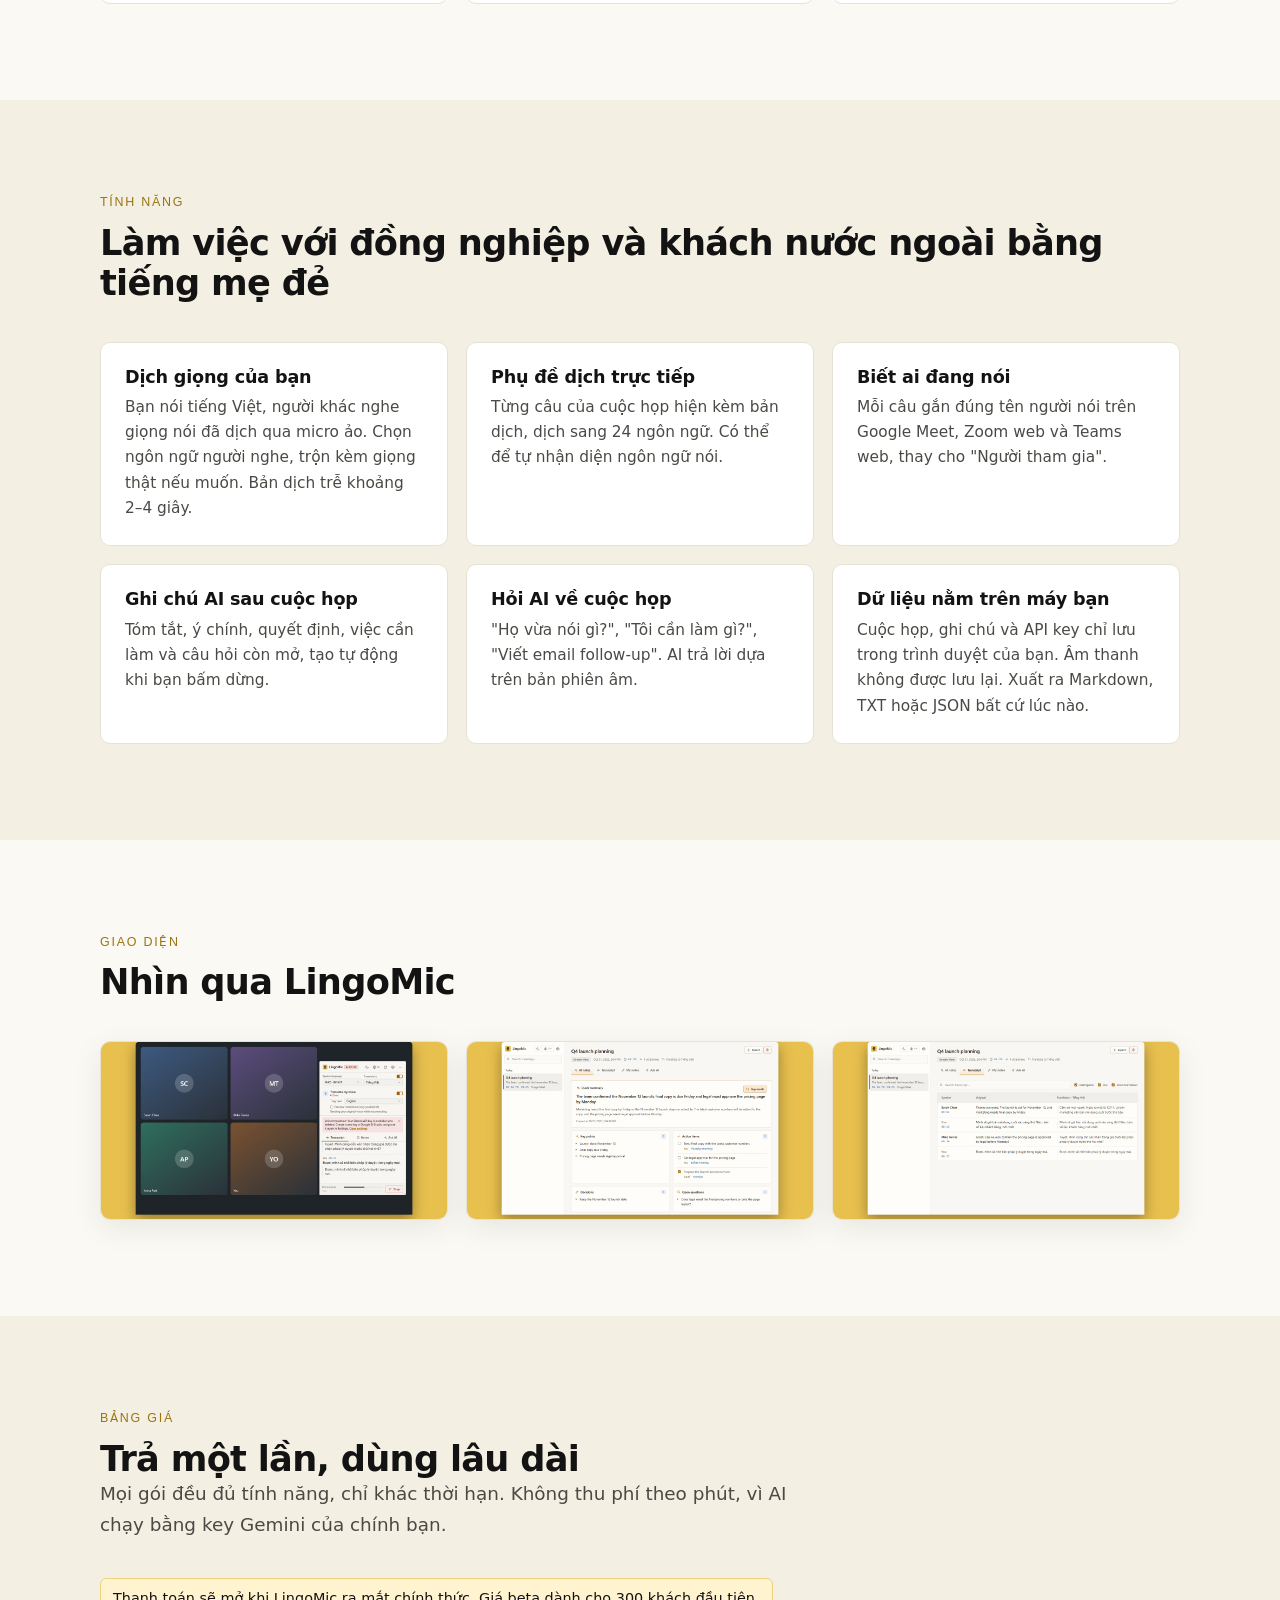
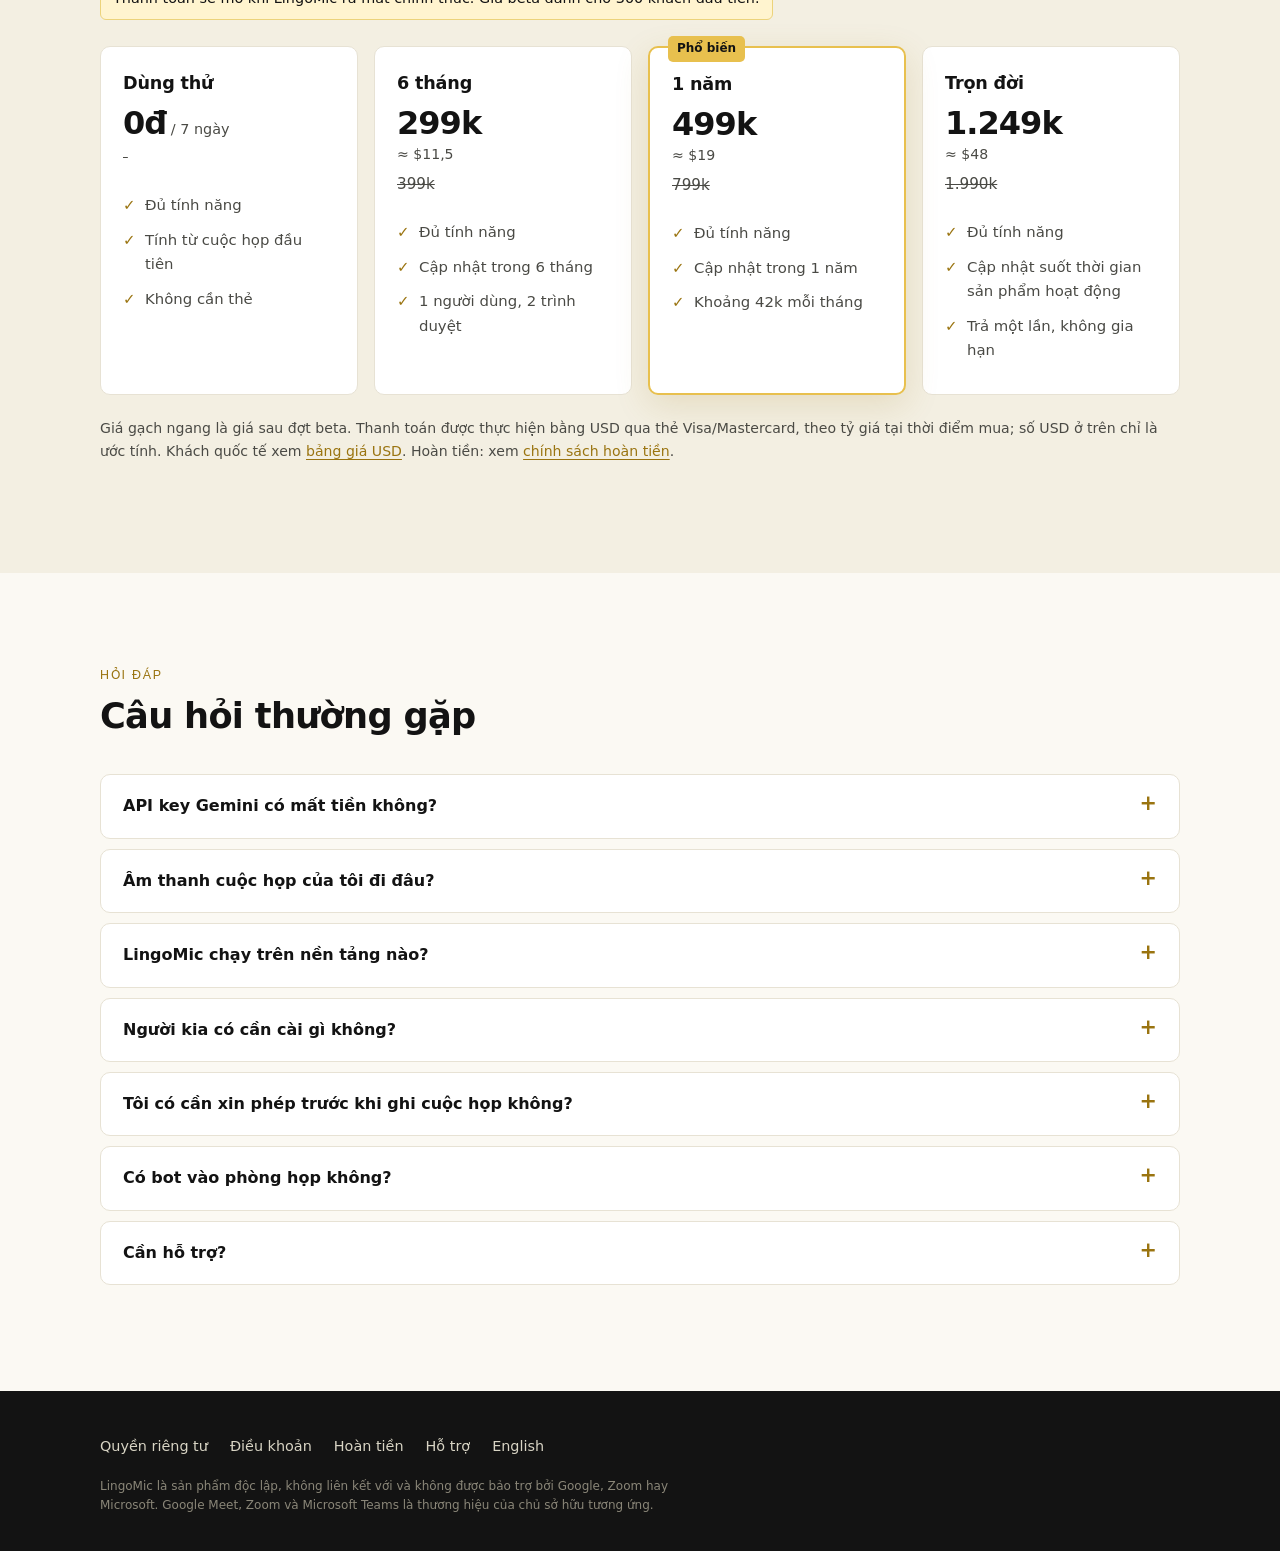
==== commit 9fdc09c4: "pricing: 6 months, 1 year and lifetime; show VND with approximate USD Co-Authored-By: Claude Sonnet " ====
--- a/index.html
+++ b/index.html
@@ -66,18 +66,18 @@
 <section id="bang-gia" class="alt"><div class="wrap">
   <div class="head"><div class="eyebrow">Bảng giá</div><h2>Trả một lần, dùng lâu dài</h2>
     <p class="lead">Mọi gói đều đủ tính năng, chỉ khác thời hạn. Không thu phí theo phút, vì AI chạy bằng key Gemini của chính bạn.</p></div>
-  <span class="soon">Thanh toán sẽ mở khi LingoMic ra mắt chính thức. Giá mở bán dành cho 300 khách đầu tiên.</span>
+  <span class="soon">Thanh toán sẽ mở khi LingoMic ra mắt chính thức. Giá beta dành cho 300 khách đầu tiên.</span>
   <div class="plans">
     <div class="plan"><h3>Dùng thử</h3><div class="price">0đ<small> / 7 ngày</small></div><div class="was">&nbsp;</div>
       <ul><li>Đủ tính năng</li><li>Tính từ cuộc họp đầu tiên</li><li>Không cần thẻ</li></ul></div>
-    <div class="plan"><h3>1 năm</h3><div class="price">299k</div><div class="was">399k</div>
-      <ul><li>Đủ tính năng</li><li>Cập nhật trong 1 năm</li><li>1 người dùng, 2 trình duyệt</li></ul></div>
-    <div class="plan best"><span class="tag">Hời nhất</span><h3>3 năm</h3><div class="price">499k</div><div class="was">799k</div>
-      <ul><li>Đủ tính năng</li><li>Cập nhật trong 3 năm</li><li>Chỉ khoảng 166k mỗi năm</li></ul></div>
-    <div class="plan"><h3>Trọn đời</h3><div class="price">1.249k</div><div class="was">1.990k</div>
+    <div class="plan"><h3>6 tháng</h3><div class="price">299k</div><div class="usd">≈ $11,5</div><div class="was">399k</div>
+      <ul><li>Đủ tính năng</li><li>Cập nhật trong 6 tháng</li><li>1 người dùng, 2 trình duyệt</li></ul></div>
+    <div class="plan best"><span class="tag">Phổ biến</span><h3>1 năm</h3><div class="price">499k</div><div class="usd">≈ $19</div><div class="was">799k</div>
+      <ul><li>Đủ tính năng</li><li>Cập nhật trong 1 năm</li><li>Khoảng 42k mỗi tháng</li></ul></div>
+    <div class="plan"><h3>Trọn đời</h3><div class="price">1.249k</div><div class="usd">≈ $48</div><div class="was">1.990k</div>
       <ul><li>Đủ tính năng</li><li>Cập nhật suốt thời gian sản phẩm hoạt động</li><li>Trả một lần, không gia hạn</li></ul></div>
   </div>
-  <p class="fine">Giá gạch ngang là giá niêm yết sau đợt mở bán. Giá hiển thị bằng đồng Việt Nam; khách quốc tế xem <a href="en/#pricing">bảng giá USD</a>. Hoàn tiền: xem <a href="refund.html">chính sách hoàn tiền</a>.</p>
+  <p class="fine">Giá gạch ngang là giá sau đợt beta. Thanh toán được thực hiện bằng USD qua thẻ Visa/Mastercard, theo tỷ giá tại thời điểm mua; số USD ở trên chỉ là ước tính. Khách quốc tế xem <a href="en/#pricing">bảng giá USD</a>. Hoàn tiền: xem <a href="refund.html">chính sách hoàn tiền</a>.</p>
 </div></section>
 
 <section id="hoi-dap"><div class="wrap">
--- a/assets/site.css
+++ b/assets/site.css
@@ -125,3 +125,5 @@
 .hero .shot .crop { border-radius: 14px 14px 0 0; }
 .gallery .crop { border: 1px solid var(--line); box-shadow: 0 8px 30px rgba(0,0,0,.08); }
 .hero h1 { max-width: 16ch; }
+
+.usd { color: var(--ink-2); font-size: .88rem; margin-top: 4px; }
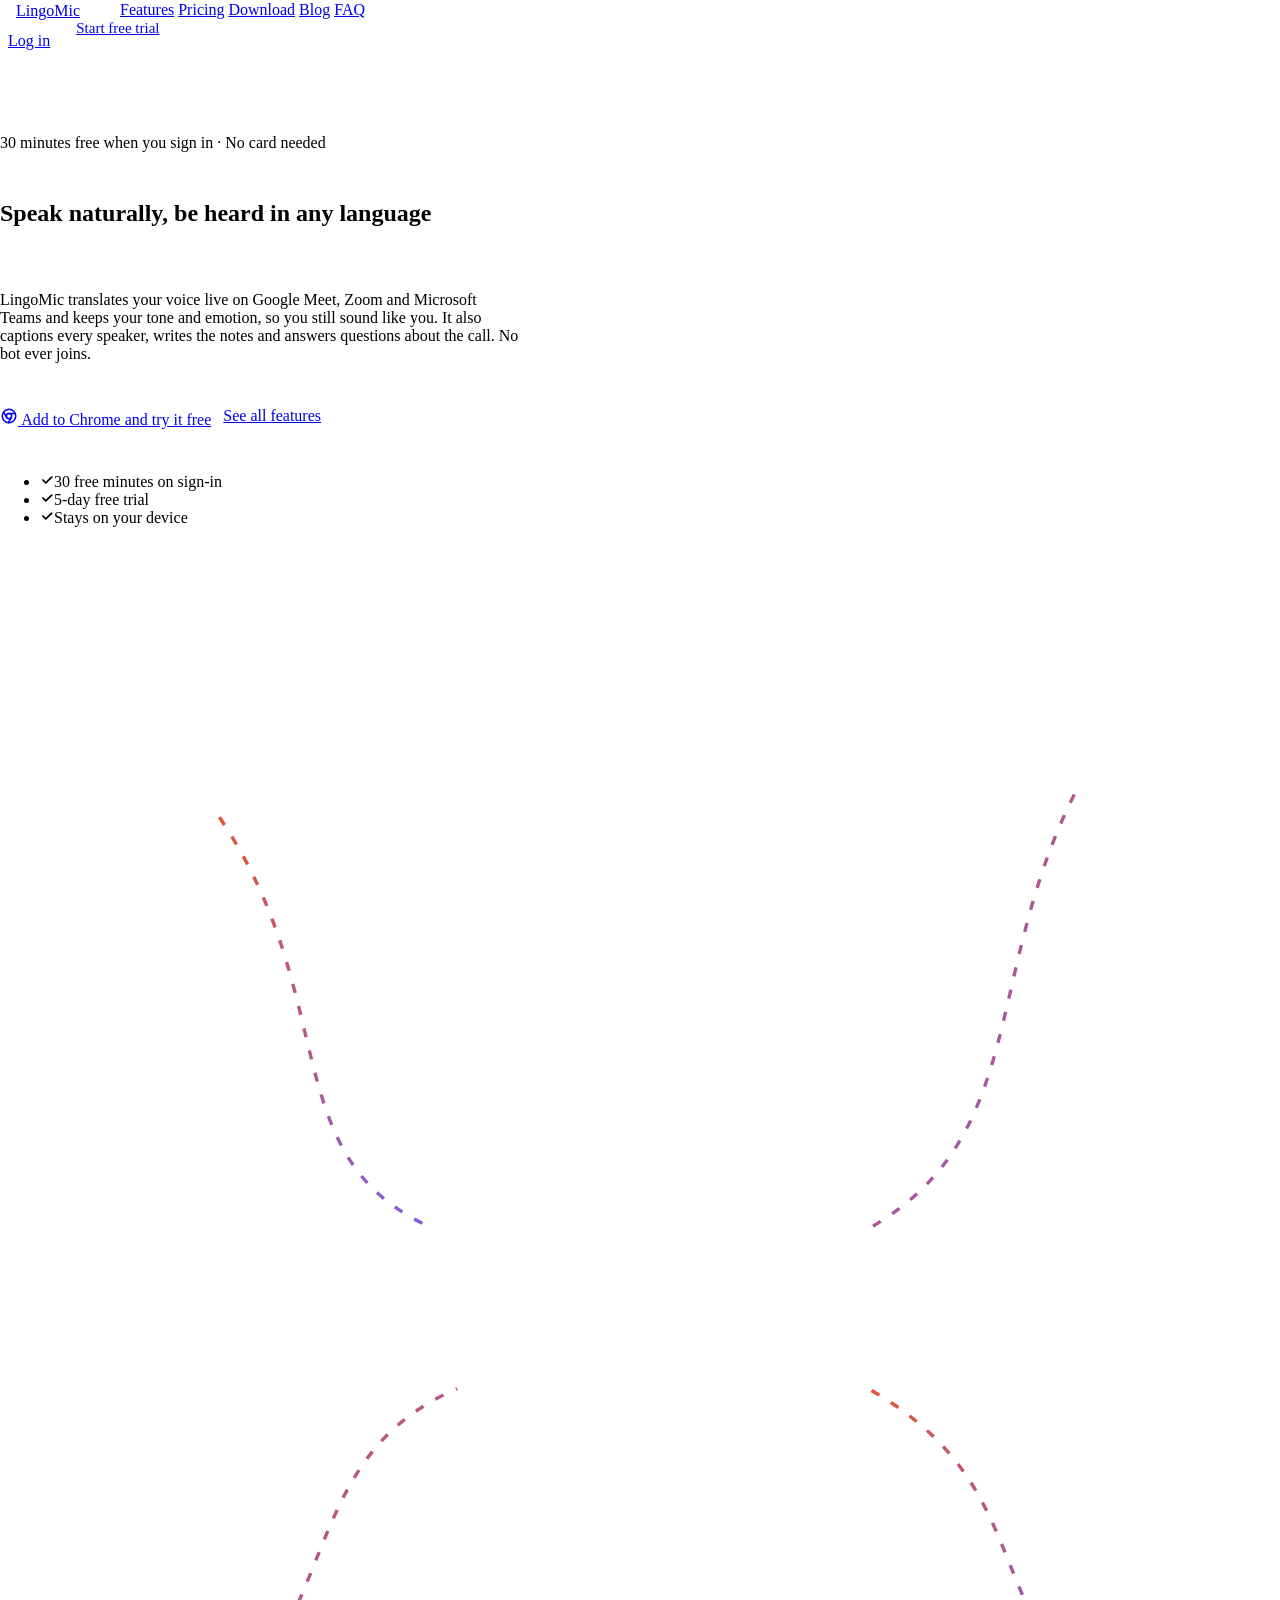
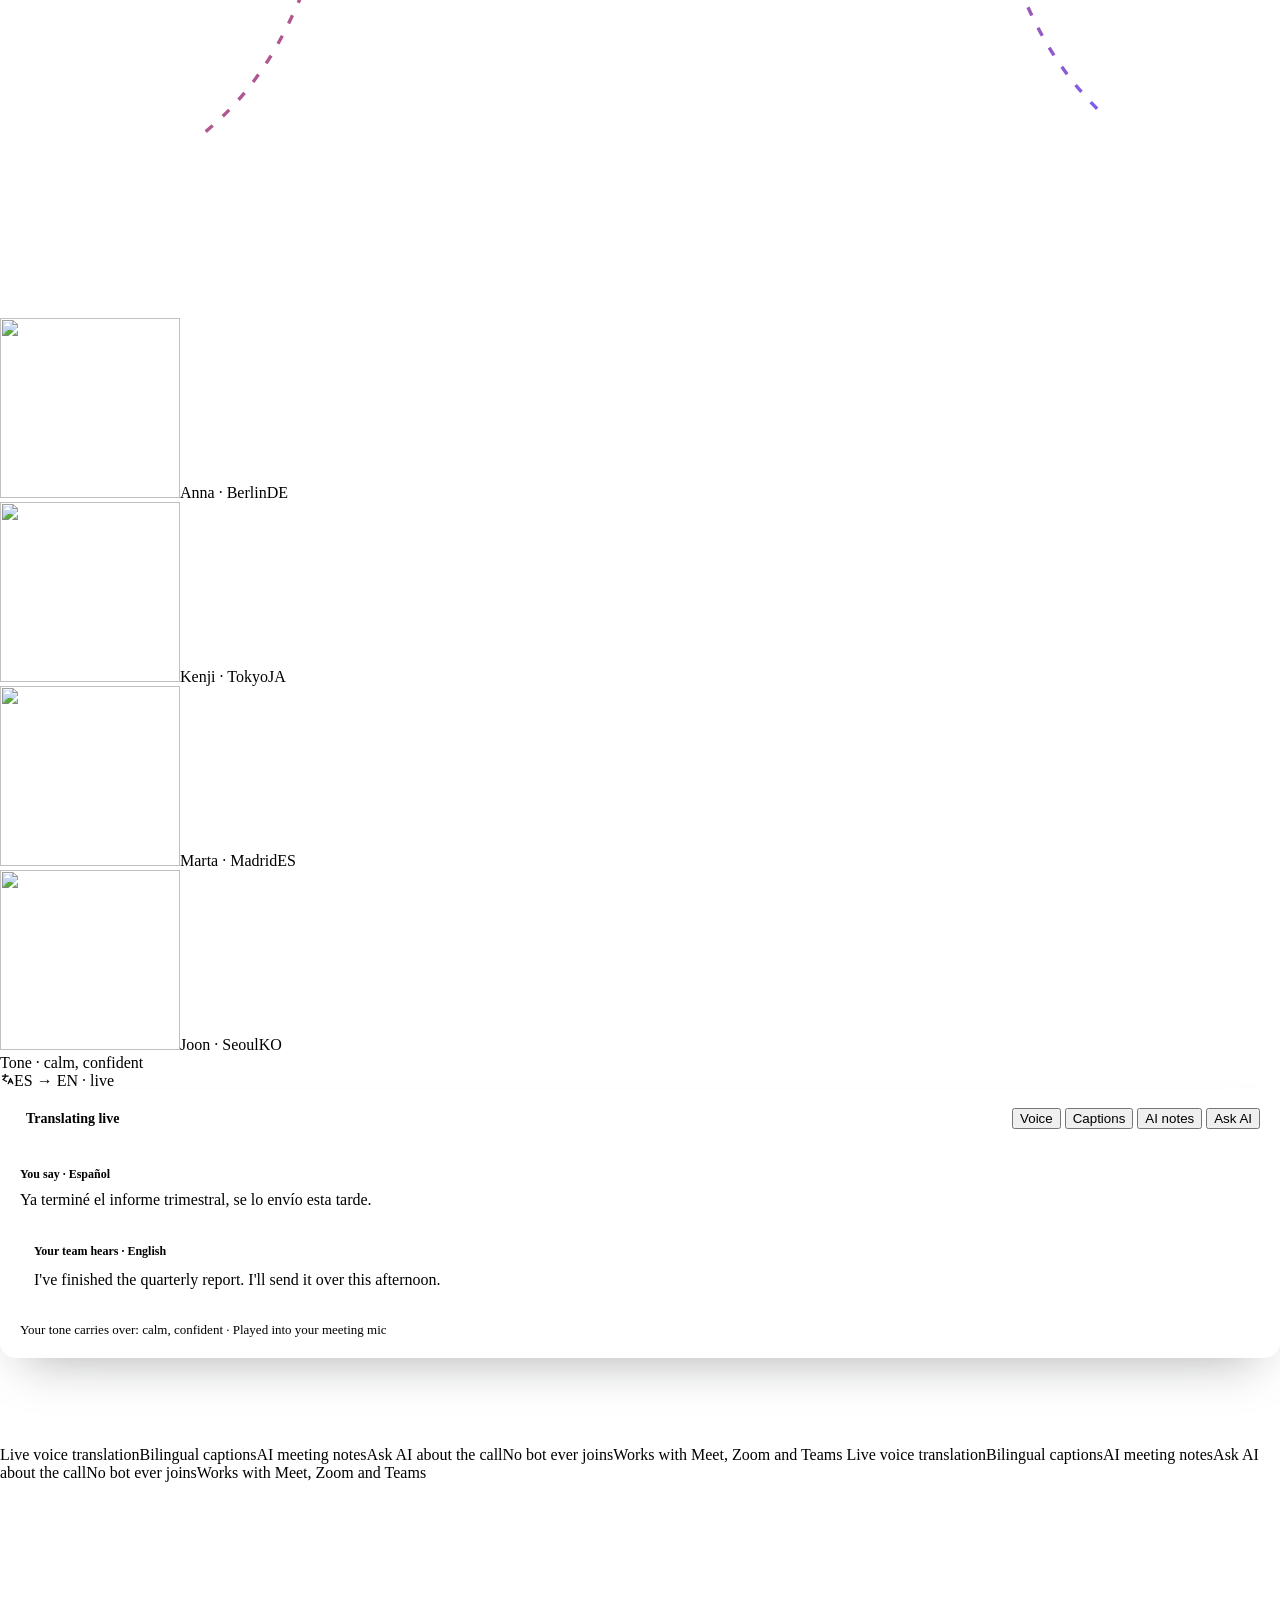
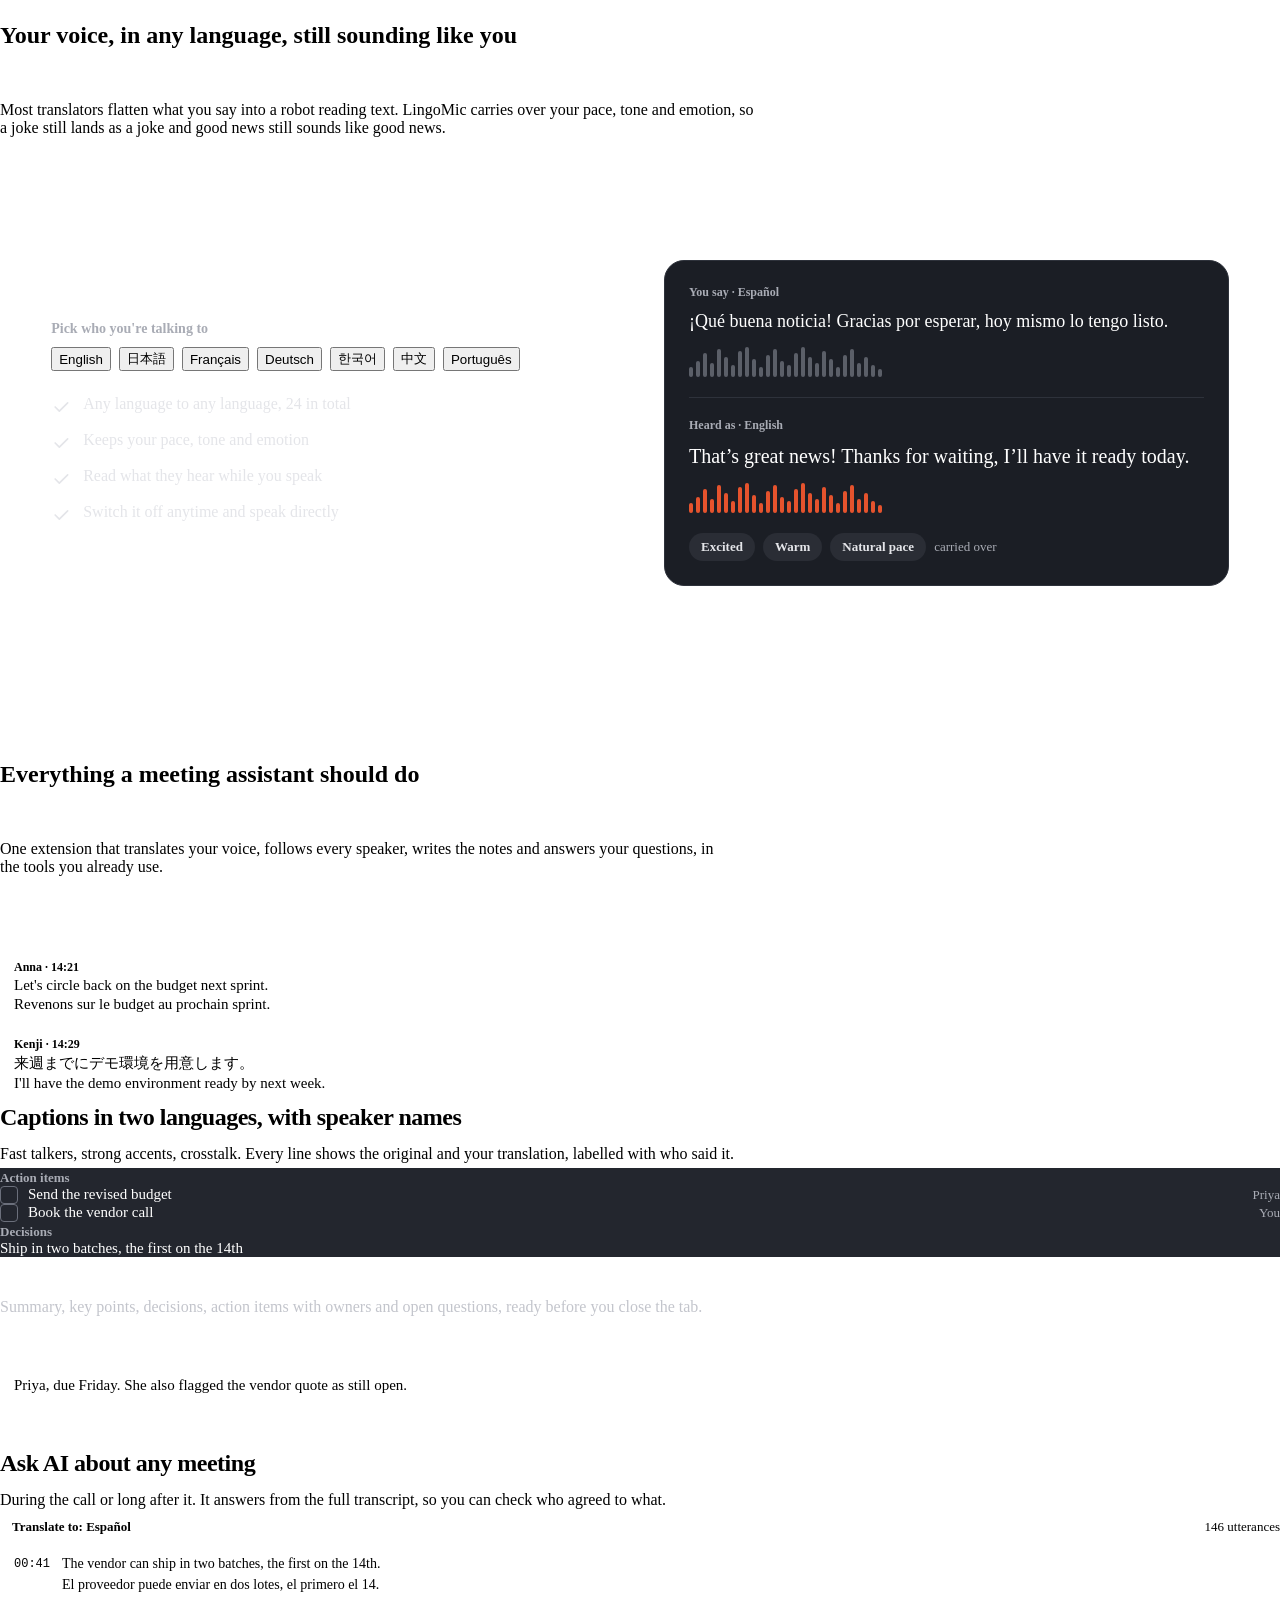
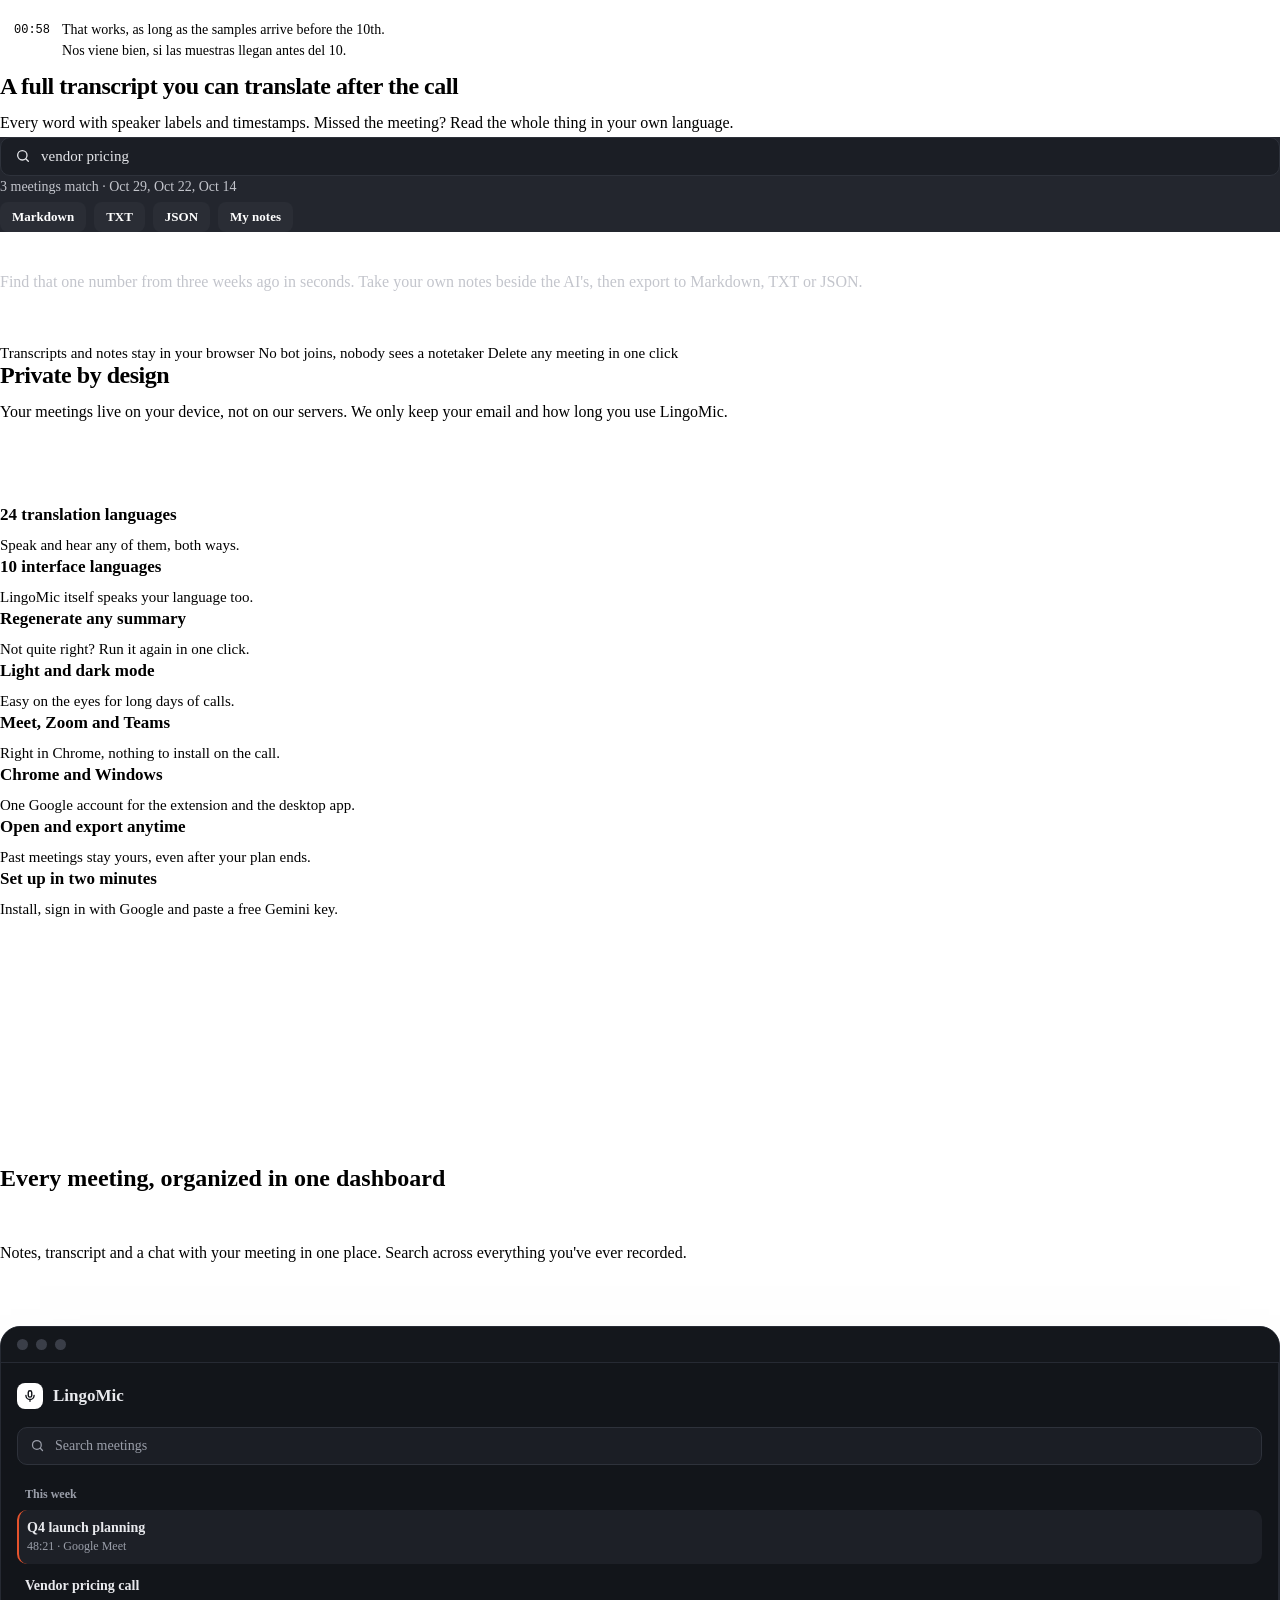
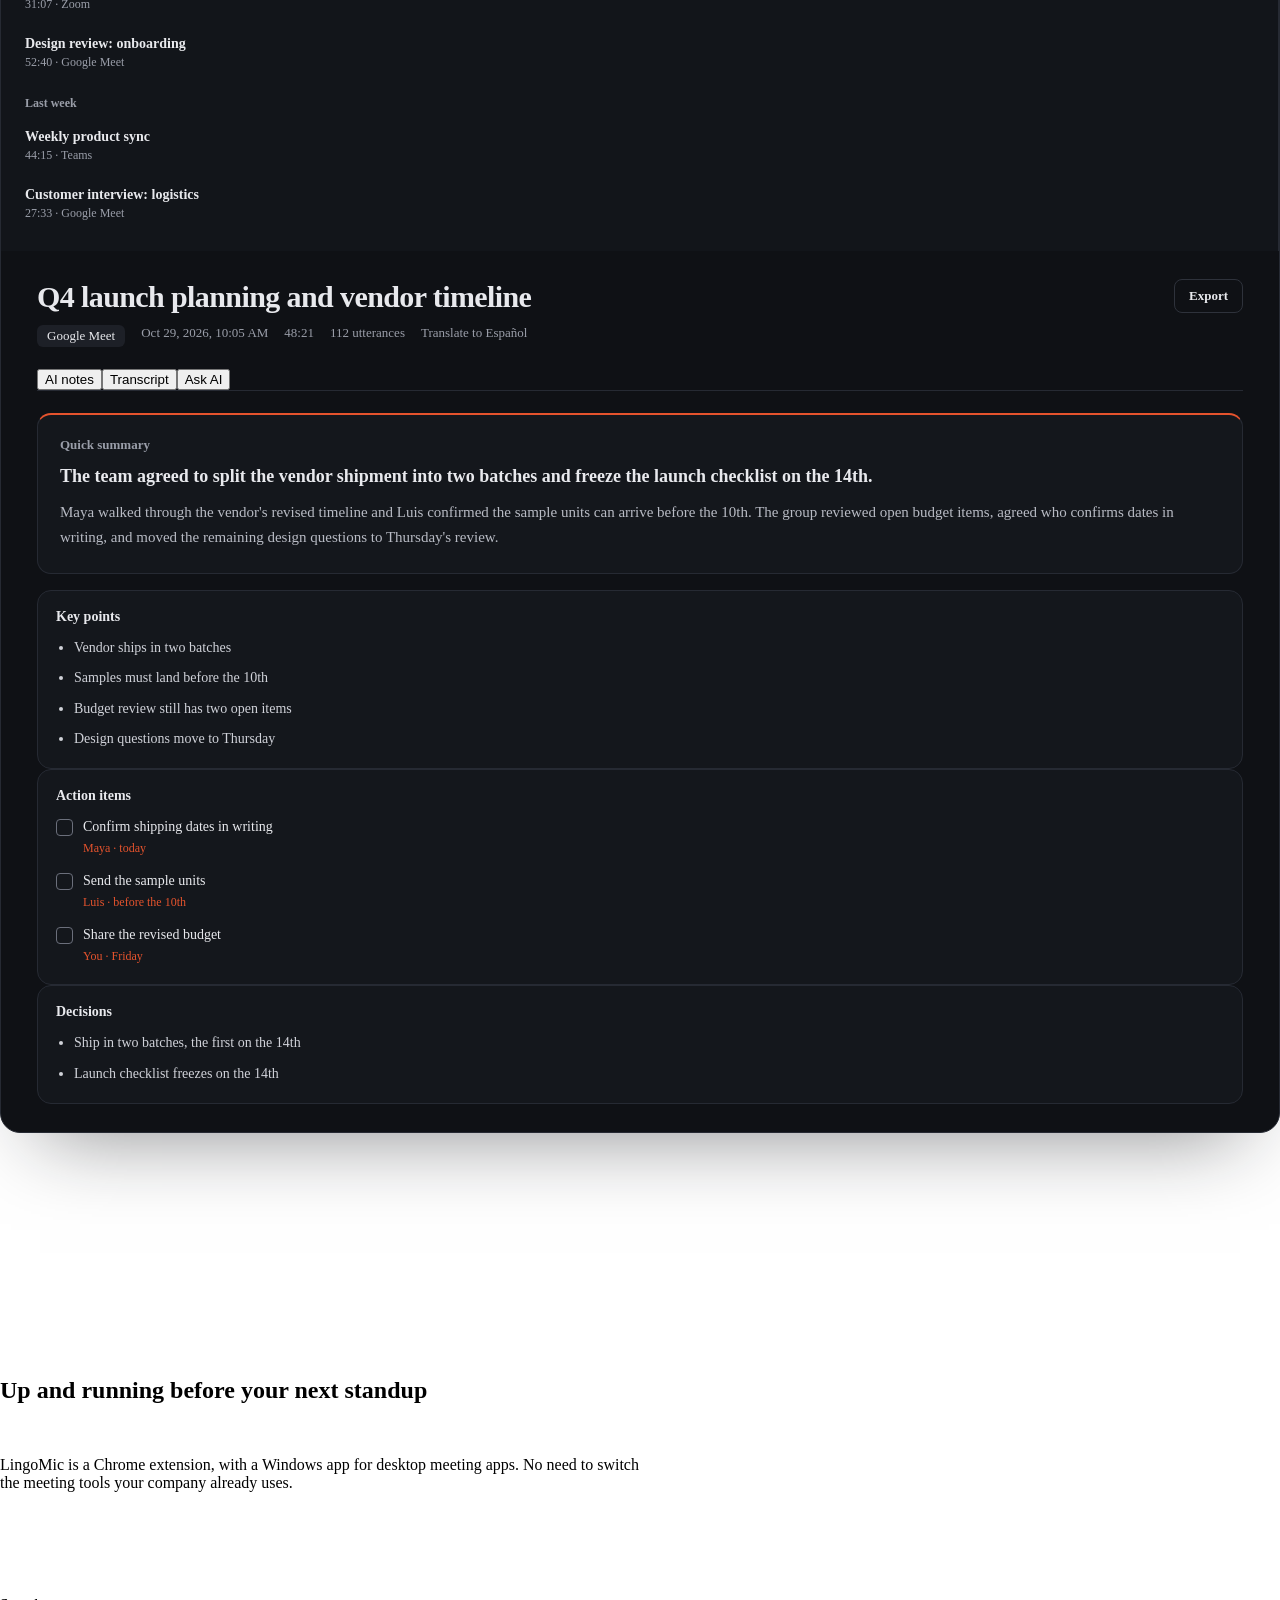
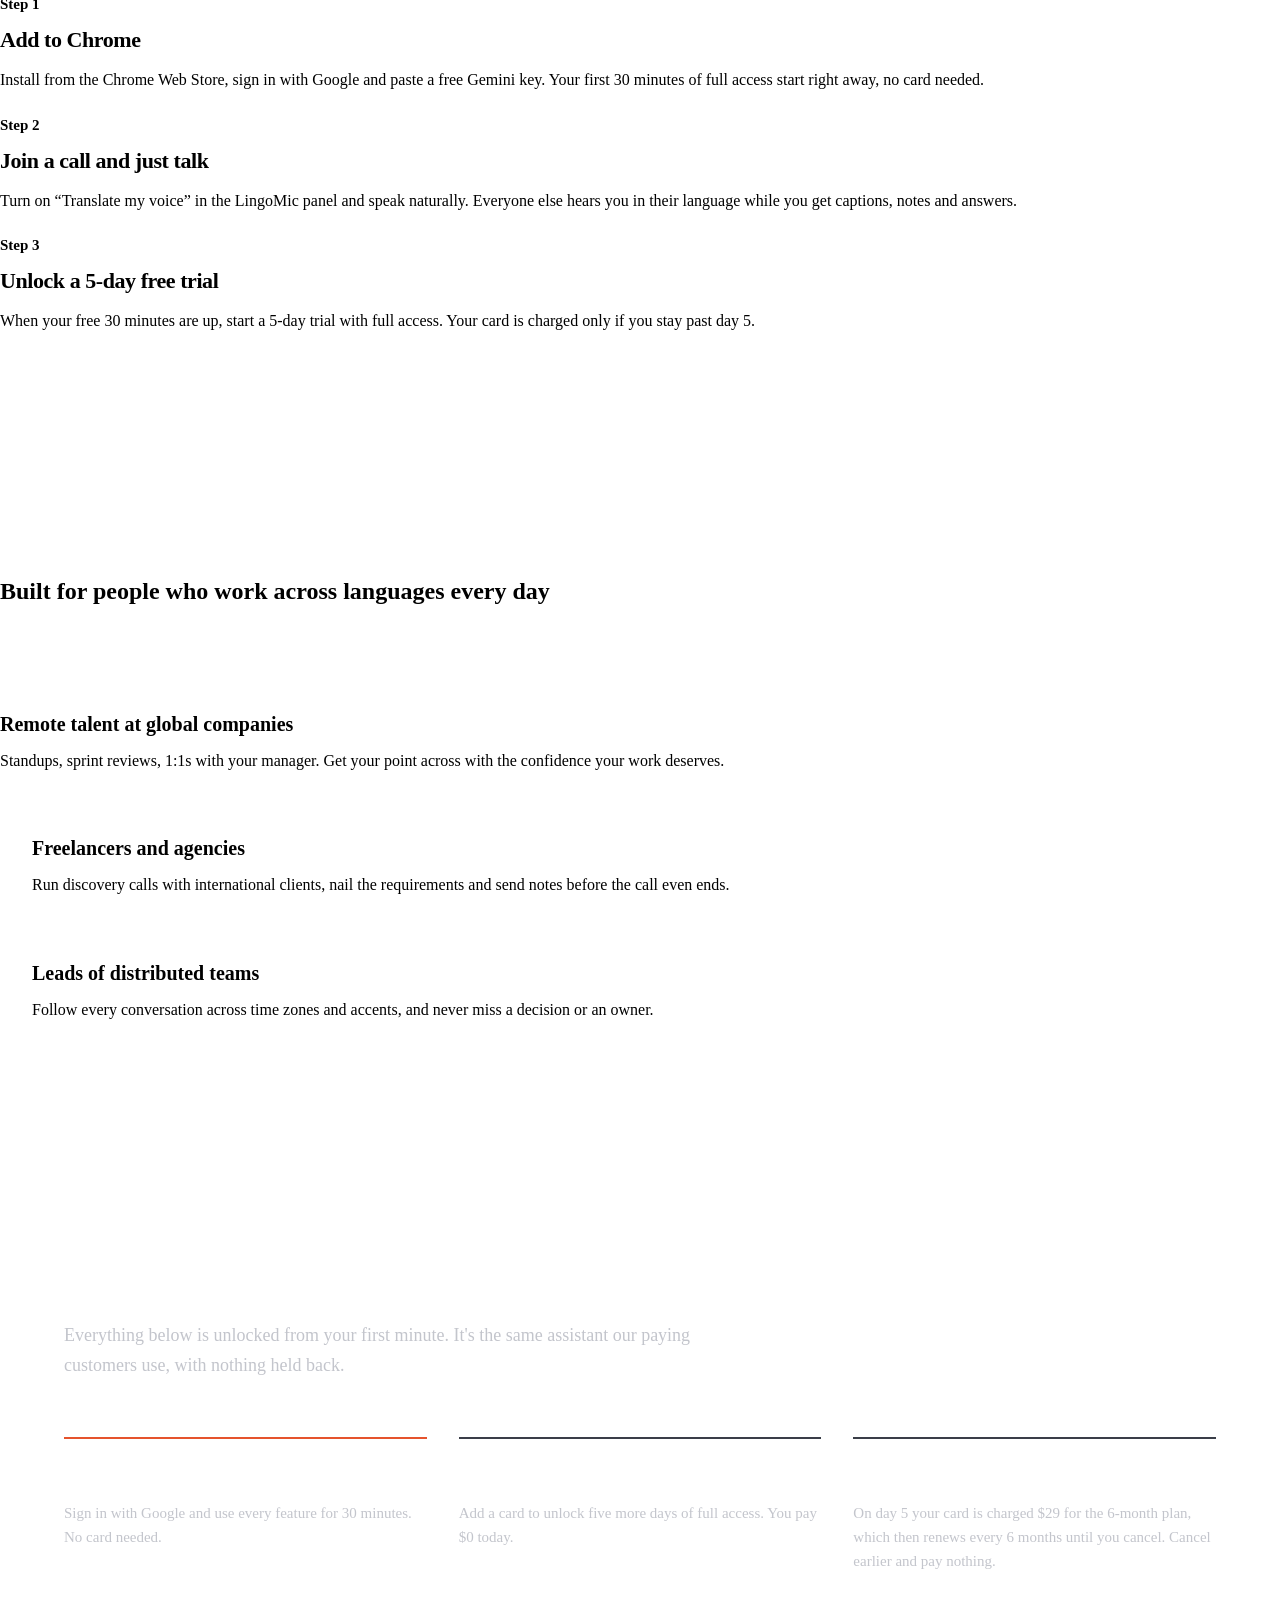
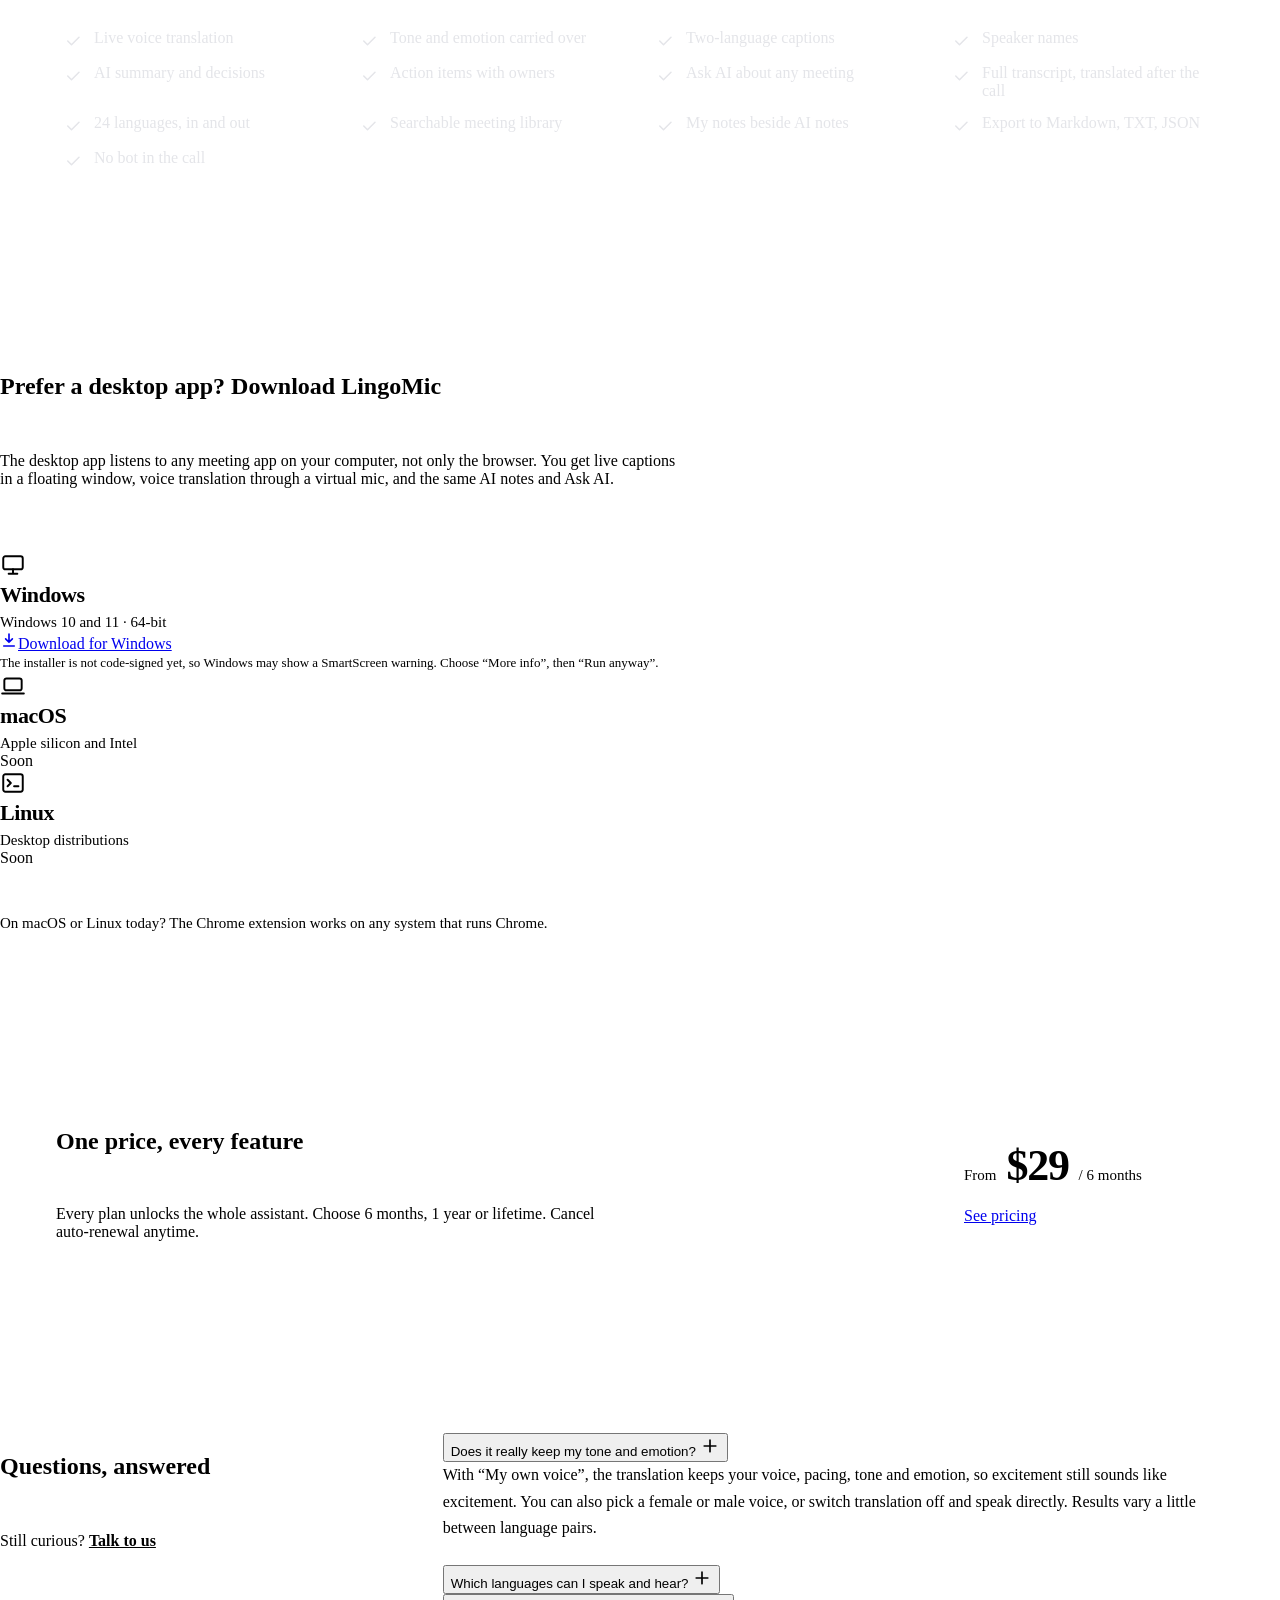
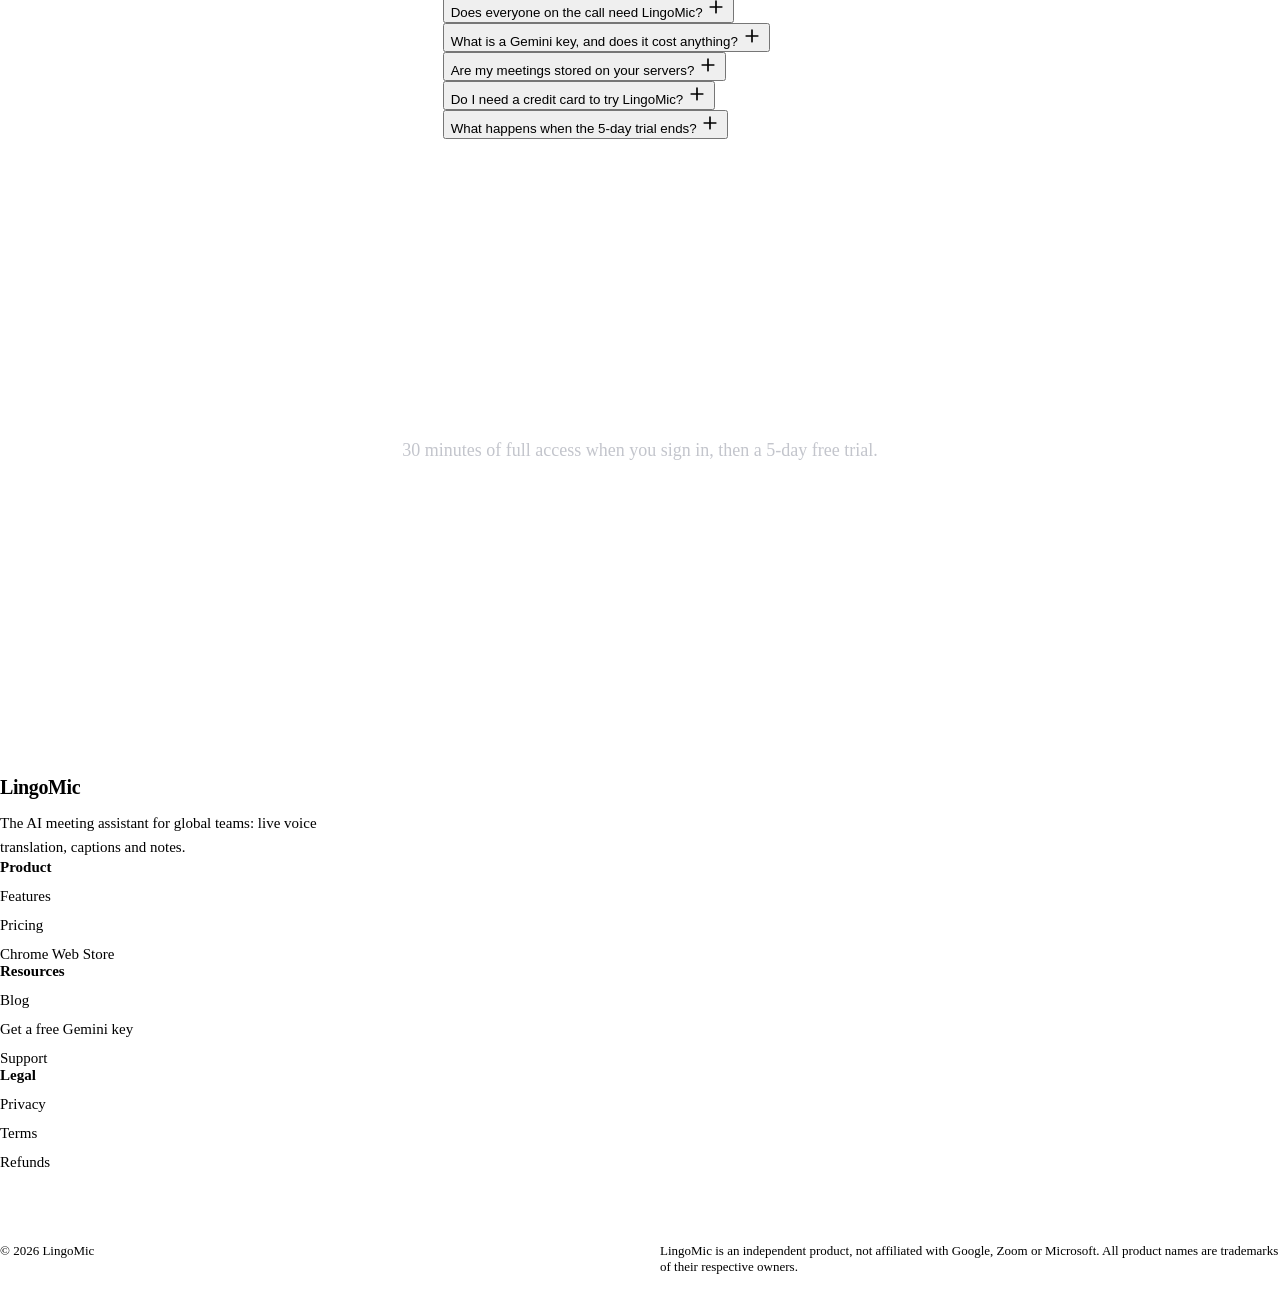
==== commit 1777d8b6: "Rebuild website from the Astro site: 10 languages, updated privacy, terms and refund Co-Authored-By:" ====
--- a/index.html
+++ b/index.html
@@ -1,107 +1,24 @@
-<!doctype html>
-<html lang="vi">
-<head>
-<meta charset="utf-8">
-<meta name="viewport" content="width=device-width,initial-scale=1">
-<title>LingoMic – Nói tiếng Việt, họ nghe tiếng Anh</title>
-<meta name="description" content="LingoMic dịch giọng nói của bạn trong cuộc họp Google Meet, Zoom và Teams, đồng thời phiên âm và tóm tắt bằng AI. Không cần bot vào phòng họp.">
-<link rel="icon" href="assets/favicon.png">
-<link rel="alternate" hreflang="en" href="en/">
-<link rel="stylesheet" href="assets/site.css">
-</head>
-<body>
-<header class="top"><div class="wrap">
-  <a class="brand" href="./"><img src="assets/icon.png" alt="">LingoMic</a>
-  <nav>
-    <a href="#tinh-nang">Tính năng</a>
-    <a href="#bang-gia">Bảng giá</a>
-    <a href="#hoi-dap">Hỏi đáp</a>
-    <a class="lang" href="en/" hreflang="en">EN</a>
-  </nav>
-</div></header>
-
-<main>
-<div class="hero"><div class="wrap">
-  <h1>Nói tiếng Việt. <em>Họ nghe tiếng Anh.</em></h1>
-  <p class="lead">LingoMic dịch giọng nói của bạn ngay trong cuộc họp Google Meet, Zoom và Microsoft Teams, đồng thời ghi lại, phiên âm và tóm tắt cuộc họp bằng AI. Không cần bot vào phòng họp.</p>
-  <div class="actions">
-    <!-- Khi extension lên Chrome Web Store: thay href="#" bằng đường dẫn Store và bỏ aria-disabled. -->
-    <a class="btn btn-gold" href="#" aria-disabled="true">Thêm vào Chrome · sắp ra mắt</a>
-    <a class="btn btn-line" href="#cach-hoat-dong">Xem cách hoạt động</a>
-  </div>
-  <p class="note">Dành cho Chrome trên máy tính. Dùng key Gemini miễn phí của chính bạn.</p>
-  <div class="shot"><div class="crop"><img src="assets/img/2-voice.jpg" width="1280" height="800" alt="Cửa sổ LingoMic trong cuộc họp: bạn nói tiếng Việt, người nghe thấy bản dịch tiếng Anh"></div></div>
-</div></div>
-
-<section id="cach-hoat-dong"><div class="wrap">
-  <div class="head"><div class="eyebrow">Cách hoạt động</div><h2>Bắt đầu trong ba bước</h2></div>
-  <div class="steps">
-    <div class="step"><h3>Cài tiện ích</h3><p>Thêm LingoMic vào Chrome. Không cần cài phần mềm nào khác, không cần mời bot vào cuộc họp.</p></div>
-    <div class="step"><h3>Dán key Gemini miễn phí</h3><p>Tạo key trong Google AI Studio, mất khoảng một phút, không cần thẻ ngân hàng. LingoMic hướng dẫn từng bước.</p></div>
-    <div class="step"><h3>Bấm "Bắt đầu ghi"</h3><p>Vào cuộc họp, bấm biểu tượng LingoMic hoặc nhấn Alt+Shift+M. Phụ đề, bản dịch và ghi chú xuất hiện ngay.</p></div>
-  </div>
-</div></section>
-
-<section id="tinh-nang" class="alt"><div class="wrap">
-  <div class="head"><div class="eyebrow">Tính năng</div><h2>Làm việc với đồng nghiệp và khách nước ngoài bằng tiếng mẹ đẻ</h2></div>
-  <div class="grid">
-    <div class="card"><h3>Dịch giọng của bạn</h3><p>Bạn nói tiếng Việt, người khác nghe giọng nói đã dịch qua micro ảo. Chọn ngôn ngữ người nghe, trộn kèm giọng thật nếu muốn. Bản dịch trễ khoảng 2–4 giây.</p></div>
-    <div class="card"><h3>Phụ đề dịch trực tiếp</h3><p>Từng câu của cuộc họp hiện kèm bản dịch, dịch sang 24 ngôn ngữ. Có thể để tự nhận diện ngôn ngữ nói.</p></div>
-    <div class="card"><h3>Biết ai đang nói</h3><p>Mỗi câu gắn đúng tên người nói trên Google Meet, Zoom web và Teams web, thay cho "Người tham gia".</p></div>
-    <div class="card"><h3>Ghi chú AI sau cuộc họp</h3><p>Tóm tắt, ý chính, quyết định, việc cần làm và câu hỏi còn mở, tạo tự động khi bạn bấm dừng.</p></div>
-    <div class="card"><h3>Hỏi AI về cuộc họp</h3><p>"Họ vừa nói gì?", "Tôi cần làm gì?", "Viết email follow-up". AI trả lời dựa trên bản phiên âm.</p></div>
-    <div class="card"><h3>Dữ liệu nằm trên máy bạn</h3><p>Cuộc họp, ghi chú và API key chỉ lưu trong trình duyệt của bạn. Âm thanh không được lưu lại. Xuất ra Markdown, TXT hoặc JSON bất cứ lúc nào.</p></div>
-  </div>
-</div></section>
-
-<section><div class="wrap">
-  <div class="head"><div class="eyebrow">Giao diện</div><h2>Nhìn qua LingoMic</h2></div>
-  <div class="gallery">
-    <div class="crop"><img src="assets/img/1-live.jpg" width="1280" height="800" loading="lazy" alt="Phụ đề và bản dịch trực tiếp trong cuộc họp"></div>
-    <div class="crop"><img src="assets/img/3-notes.jpg" width="1280" height="800" loading="lazy" alt="Ghi chú AI: tóm tắt, ý chính, việc cần làm"></div>
-    <div class="crop"><img src="assets/img/4-transcript.jpg" width="1280" height="800" loading="lazy" alt="Bản phiên âm song ngữ, lọc theo người nói"></div>
-  </div>
-</div></section>
-
-<section id="bang-gia" class="alt"><div class="wrap">
-  <div class="head"><div class="eyebrow">Bảng giá</div><h2>Trả một lần, dùng lâu dài</h2>
-    <p class="lead">Mọi gói đều đủ tính năng, chỉ khác thời hạn. Không thu phí theo phút, vì AI chạy bằng key Gemini của chính bạn.</p></div>
-  <span class="soon">Thanh toán sẽ mở khi LingoMic ra mắt chính thức. Giá beta dành cho 300 khách đầu tiên.</span>
-  <div class="plans">
-    <div class="plan"><h3>Dùng thử</h3><div class="price">0đ<small> / 7 ngày</small></div><div class="was">&nbsp;</div>
-      <ul><li>Đủ tính năng</li><li>Tính từ cuộc họp đầu tiên</li><li>Không cần thẻ</li></ul></div>
-    <div class="plan"><h3>6 tháng</h3><div class="price">299k</div><div class="usd">≈ $11,5</div><div class="was">399k</div>
-      <ul><li>Đủ tính năng</li><li>Cập nhật trong 6 tháng</li><li>1 người dùng, 2 trình duyệt</li></ul></div>
-    <div class="plan best"><span class="tag">Phổ biến</span><h3>1 năm</h3><div class="price">499k</div><div class="usd">≈ $19</div><div class="was">799k</div>
-      <ul><li>Đủ tính năng</li><li>Cập nhật trong 1 năm</li><li>Khoảng 42k mỗi tháng</li></ul></div>
-    <div class="plan"><h3>Trọn đời</h3><div class="price">1.249k</div><div class="usd">≈ $48</div><div class="was">1.990k</div>
-      <ul><li>Đủ tính năng</li><li>Cập nhật suốt thời gian sản phẩm hoạt động</li><li>Trả một lần, không gia hạn</li></ul></div>
-  </div>
-  <p class="fine">Giá gạch ngang là giá sau đợt beta. Thanh toán được thực hiện bằng USD qua thẻ Visa/Mastercard, theo tỷ giá tại thời điểm mua; số USD ở trên chỉ là ước tính. Khách quốc tế xem <a href="en/#pricing">bảng giá USD</a>. Hoàn tiền: xem <a href="refund.html">chính sách hoàn tiền</a>.</p>
-</div></section>
-
-<section id="hoi-dap"><div class="wrap">
-  <div class="head"><div class="eyebrow">Hỏi đáp</div><h2>Câu hỏi thường gặp</h2></div>
-  <details><summary>API key Gemini có mất tiền không?</summary>
-    <p>Key tạo trong Google AI Studio miễn phí và không cần thẻ ngân hàng. Key chưa bật thanh toán thì không thể phát sinh phí. Gói miễn phí của Google có hạn mức theo phút và theo ngày; họp khoảng 1–2 giờ mỗi ngày thường dùng thoải mái, và LingoMic báo rõ khi chạm hạn mức. Google có thể thay đổi gói miễn phí, và LingoMic không kiểm soát việc đó.</p></details>
-  <details><summary>Âm thanh cuộc họp của tôi đi đâu?</summary>
-    <p>Âm thanh được gửi thẳng từ trình duyệt của bạn tới Google Gemini, bằng key của bạn, để chuyển thành chữ và dịch. LingoMic không lưu âm thanh. Với key miễn phí, Google có thể dùng nội dung gửi lên để cải thiện sản phẩm; nếu cuộc họp mang tính bảo mật, hãy dùng key trả phí. Chi tiết trong <a href="privacy.html">chính sách quyền riêng tư</a>.</p></details>
-  <details><summary>LingoMic chạy trên nền tảng nào?</summary>
-    <p>Google Meet, Zoom (bản web) và Microsoft Teams (bản web), trên Chrome máy tính. Việc ghi phụ đề còn dùng được với tab bất kỳ có phát âm thanh.</p></details>
-  <details><summary>Người kia có cần cài gì không?</summary>
-    <p>Không. Chỉ bạn cài LingoMic. Với dịch giọng, người kia nghe bản dịch như nghe micro của bạn.</p></details>
-  <details><summary>Tôi có cần xin phép trước khi ghi cuộc họp không?</summary>
-    <p>Có. Bạn có trách nhiệm thông báo cho người tham gia trước khi ghi hoặc phiên âm, và tuân thủ pháp luật cũng như quy định của công ty. LingoMic nhắc điều này khi bạn dùng lần đầu.</p></details>
-  <details><summary>Có bot vào phòng họp không?</summary>
-    <p>Không. LingoMic chạy ngay trong trình duyệt của bạn nên không xuất hiện trong danh sách người tham gia.</p></details>
-  <details><summary>Cần hỗ trợ?</summary>
-    <p>Gửi câu hỏi hoặc báo lỗi tại <a href="https://github.com/kaokray/LingoMic/issues">trang hỗ trợ</a>.</p></details>
-</div></section>
-</main>
-
-<footer><div class="wrap">
-  <nav><a href="privacy.html">Quyền riêng tư</a><a href="terms.html">Điều khoản</a><a href="refund.html">Hoàn tiền</a><a href="https://github.com/kaokray/LingoMic/issues">Hỗ trợ</a><a href="en/">English</a></nav>
-  <small>LingoMic là sản phẩm độc lập, không liên kết với và không được bảo trợ bởi Google, Zoom hay Microsoft. Google Meet, Zoom và Microsoft Teams là thương hiệu của chủ sở hữu tương ứng.</small>
-</div></footer>
-</body>
-</html>
+<!DOCTYPE html><html lang="en" data-title-key="k3d9dd06698"> <head><meta charset="utf-8"><meta name="viewport" content="width=device-width,initial-scale=1"><title>LingoMic: live voice translation and AI notes for your meetings</title><meta name="description" content="Speak naturally and be heard in any language. LingoMic translates your voice live on Google Meet, Zoom and Microsoft Teams, keeps your tone, captions every speaker and writes the notes."><link rel="canonical" href="https://kaokray.github.io/LingoMic"><meta property="og:title" content="LingoMic: live voice translation and AI notes for your meetings"><meta property="og:description" content="Speak naturally and be heard in any language. LingoMic translates your voice live on Google Meet, Zoom and Microsoft Teams, keeps your tone, captions every speaker and writes the notes."><meta property="og:type" content="website"><meta property="og:url" content="https://kaokray.github.io/LingoMic"><meta property="og:site_name" content="LingoMic"><meta name="twitter:card" content="summary"><link rel="icon" href="/LingoMic/favicon.png"><link rel="preconnect" href="https://fonts.googleapis.com"><link rel="preconnect" href="https://fonts.gstatic.com" crossorigin><link rel="stylesheet" href="https://fonts.googleapis.com/css2?family=Be+Vietnam+Pro:wght@400;500;600;700&display=swap"><script type="application/ld+json">{"@context":"https://schema.org","@type":"SoftwareApplication","name":"LingoMic","applicationCategory":"BusinessApplication","operatingSystem":"Chrome","description":"AI meeting assistant for Google Meet, Zoom and Microsoft Teams: live voice translation that keeps your tone, bilingual captions, AI notes and Ask AI.","url":"https://lingomic.com"}</script><link rel="stylesheet" href="/LingoMic/_astro/privacy.C-ICPSV2.css">
+<link rel="stylesheet" href="/LingoMic/_astro/privacy.BK9vFmg2.css"></head> <body style="margin:0">   <div class="lm" style="--signal: #E5532D; min-height: 100vh"> <!-- HERO --> <section class="herobg"> <header class="nav-wrap">
+<div class="wrap">
+<div class="nav">
+<div style="display: flex; align-items: center; gap: 40px">
+<a href="/LingoMic/" class="brand">
+<span class="brand-mark"><svg width="16" height="16" viewBox="0 0 24 24" fill="none" stroke="#fff" stroke-width="2.2" stroke-linecap="round" aria-hidden="true"><rect x="9" y="3" width="6" height="11" rx="3"></rect><path d="M5 11a7 7 0 0 0 14 0M12 18v3"></path></svg></span>LingoMic</a>
+<nav class="navlinks" aria-label="Main" data-i18n-html="k92ba3cd350">
+<a href="/LingoMic/#features"><span data-i18n="navFeatures">Features</span></a>
+<a href="/LingoMic/pricing"><span data-i18n="navPricing">Pricing</span></a>
+<a href="/LingoMic/#download"><span data-i18n="navDownload">Download</span></a>
+<a href="/LingoMic/blog"><span data-i18n="navBlog">Blog</span></a>
+<a href="/LingoMic/#faq"><span data-i18n="navFaq">FAQ</span></a>
+</nav>
+</div>
+<div style="display: flex; align-items: center; gap: 8px">
+<div class="langwrap" style="position: relative" data-langwrap></div>
+<a href="/LingoMic/login" class="navlogin hide-sm" data-i18n-html="k785d274121"><span data-i18n="login">Log in</span></a>
+<a href="https://chromewebstore.google.com/detail/epnmflefengjkckpcikhcekmchohogfo" class="btn btn-grad navcta" style="min-height: 42px; font-size: 15px; padding: 0 18px" data-i18n-html="kb7935ca284"><span data-i18n="trial">Start free trial</span></a>
+</div>
+</div>
+</div>
+</header>
+ <div class="wrap hero" style="padding-top: 72px; padding-bottom: 88px"> <div class="stagger" style="display: flex; flex-direction: column; gap: 28px; align-items: flex-start"> <span class="pillnote" data-i18n-html="k7a61abe2b7"><span class="pn-dot"></span><span data-i18n="pill">30 minutes free when you sign in · No card needed</span></span> <h1 class="h1" data-i18n-html="k6b1fc96e23"><span data-i18n="h1a">Speak naturally, be heard in</span> <span class="gradtext" data-i18n="h1b">any language</span></h1> <p class="lead" style="max-width: 520px" data-i18n-html="k4418ac4d3b"><span data-i18n="lead">LingoMic translates your voice live on Google Meet, Zoom and Microsoft Teams and keeps your tone and emotion, so you still sound like you. It also captions every speaker, writes the notes and answers questions about the call. No bot ever joins.</span></p> <div style="display: flex; flex-wrap: wrap; gap: 12px"> <a href="https://chromewebstore.google.com/detail/epnmflefengjkckpcikhcekmchohogfo" class="btn btn-grad btn-lg"> <svg width="18" height="18" viewBox="0 0 24 24" fill="none" stroke="currentColor" stroke-width="2" stroke-linecap="round" stroke-linejoin="round" aria-hidden="true"><circle cx="12" cy="12" r="9"></circle><circle cx="12" cy="12" r="3.5"></circle><path d="M12 8.5h8.2M8.9 14l-4.1-7.1M15.1 14l-4.1 7.1"></path></svg> <span data-i18n-html="k53a83e5221">Add to Chrome and try it free</span></a> <a href="#features" class="btn btn-white btn-lg" data-i18n-html="keae39f7204"><span data-i18n="cta2">See all features</span></a> </div> <ul class="ticks"> <li><svg width="14" height="14" viewBox="0 0 24 24" fill="none" stroke="currentColor" stroke-width="3" stroke-linecap="round" stroke-linejoin="round" aria-hidden="true"><path d="m5 12 5 5L20 7"></path></svg><span data-i18n-html="k4ec60fd3ea">30 free minutes on sign-in</span></li> <li><svg width="14" height="14" viewBox="0 0 24 24" fill="none" stroke="currentColor" stroke-width="3" stroke-linecap="round" stroke-linejoin="round" aria-hidden="true"><path d="m5 12 5 5L20 7"></path></svg><span data-i18n-html="k6dd8ce47c1">5-day free trial</span></li> <li><svg width="14" height="14" viewBox="0 0 24 24" fill="none" stroke="currentColor" stroke-width="3" stroke-linecap="round" stroke-linejoin="round" aria-hidden="true"><path d="m5 12 5 5L20 7"></path></svg><span data-i18n-html="k2bc02fbd90">Stays on your device</span></li> </ul> </div> <div class="stage enter"> <svg class="links" viewBox="0 0 560 600" fill="none" aria-hidden="true"> <path d="M96 120C150 200 120 270 190 300" stroke="url(#lg)" stroke-width="1.5" stroke-dasharray="4 6"></path> <path d="M470 110C430 190 450 260 380 300" stroke="url(#lg)" stroke-width="1.5" stroke-dasharray="4 6"></path> <path d="M90 520C150 470 130 400 200 370" stroke="url(#lg)" stroke-width="1.5" stroke-dasharray="4 6"></path> <path d="M480 510C430 460 450 410 380 370" stroke="url(#lg)" stroke-width="1.5" stroke-dasharray="4 6"></path> <defs><linearGradient id="lg" x1="0" y1="0" x2="1" y2="1"><stop stop-color="#E5532D"></stop><stop offset="1" stop-color="#7C5CF0"></stop></linearGradient></defs> </svg> <div class="ftile t1 fl-a"><img src="/LingoMic/img/anna.jpg" alt width="180" height="180" loading="eager"><span class="fname" data-i18n-html="ke8812cadff">Anna · Berlin</span><span class="flang">DE</span></div> <div class="ftile t2 fl-b"><img src="/LingoMic/img/kenji.jpg" alt width="180" height="180" loading="eager"><span class="fname" data-i18n-html="ke72e84efd1">Kenji · Tokyo</span><span class="flang">JA</span></div> <div class="ftile t3 fl-b"><img src="/LingoMic/img/marta.jpg" alt width="180" height="180" loading="eager"><span class="fname" data-i18n-html="kb52d20e8b9">Marta · Madrid</span><span class="flang">ES</span></div> <div class="ftile t4 fl-a"><img src="/LingoMic/img/joon.jpg" alt width="180" height="180" loading="eager"><span class="fname" data-i18n-html="k7f29da1075">Joon · Seoul</span><span class="flang">KO</span></div> <div class="fchip c1" data-i18n-html="k2aee9f20e6"><span class="live"></span>Tone · calm, confident</div> <div class="fchip c2"><svg width="14" height="14" viewBox="0 0 24 24" fill="none" stroke="currentColor" stroke-width="2.2" stroke-linecap="round" stroke-linejoin="round" aria-hidden="true"><path d="M4 7h10M9 4v3m-4 6c2-1 4-3.500 5-6M6 13c1.500 1.500 3.500 2.500 5 3M14 20l4-9 4 9m-7-3h6"></path></svg><span data-i18n="k40e3bc6266">ES → EN · live</span></div> <div class="mockcard"> <div class="drift" style="position: relative; background: var(--surface); border: 1px solid var(--line); border-radius: 16px; box-shadow: 0 24px 48px -24px rgba(17,19,24,.35); overflow: hidden"> <div style="display: flex; align-items: center; justify-content: space-between; gap: 12px; padding: 14px 16px; border-bottom: 1px solid var(--line); flex-wrap: wrap"> <div style="display: flex; align-items: center; gap: 10px; font-weight: 600; font-size: 14px" data-i18n-html="k5b6051044e"><span class="live"></span>Translating live</div> <div role="tablist" aria-label="Mode" style="display: flex; gap: 4px; background: var(--soft); padding: 4px; border-radius: 10px"> <button class="tab" role="tab" aria-selected="true" data-tab="voice" data-i18n-html="k3091c8446f">Voice</button> <button class="tab" role="tab" aria-selected="false" data-tab="captions" data-i18n-html="k1201f5be65">Captions</button> <button class="tab" role="tab" aria-selected="false" data-tab="notes" data-i18n-html="k6c905464d5">AI notes</button> <button class="tab" role="tab" aria-selected="false" data-tab="ask" data-i18n-html="k8dbaeb8edb">Ask AI</button> </div> </div> <div data-pane="voice"> <div class="pane" style="padding: 20px; display: flex; flex-direction: column; gap: 16px"> <div style="display: flex; flex-direction: column; gap: 6px"> <span style="font-size: 12px; font-weight: 600; color: var(--muted)" data-i18n-html="kbdea645e65">You say · Español</span> <p data-no-i18n style="margin: 0; font-size: 16px; line-height: 1.5">Ya terminé el informe trimestral, se lo envío esta tarde.</p> </div> <div style="display: flex; flex-direction: column; gap: 8px; padding: 14px; border-radius: 12px; background: var(--soft)"> <div style="display: flex; align-items: center; justify-content: space-between" data-i18n-html="k143a92f8a5"> <span style="font-size: 12px; font-weight: 600; color: var(--muted)">Your team hears · English</span> <span style="display: flex; align-items: center; gap: 3px; height: 18px" aria-hidden="true"> <span class="bar" style="height: 10px; animation-delay: 0s"></span><span class="bar" style="height: 18px; animation-delay: .15s"></span><span class="bar" style="height: 13px; animation-delay: .3s"></span><span class="bar" style="height: 17px; animation-delay: .45s"></span><span class="bar" style="height: 9px; animation-delay: .6s"></span> </span> </div> <p data-no-i18n style="margin: 0; font-size: 16px; line-height: 1.5; font-weight: 500">I've finished the quarterly report. I'll send it over this afternoon.</p> </div> <span style="font-size: 13px; color: var(--muted)" data-i18n-html="k361d3b8c63">Your tone carries over: calm, confident · Played into your meeting mic</span> </div> </div> <div data-pane="captions" data-no-i18n hidden> <div class="pane" style="padding: 20px; display: flex; flex-direction: column; gap: 18px"> <div style="display: flex; flex-direction: column; gap: 4px"> <span style="font-size: 12px; font-weight: 600; color: var(--muted)">Anna Schmidt · 32:02</span> <p style="margin: 0; font-size: 15px; line-height: 1.5">Can we move the launch to next Friday?</p> <p style="margin: 0; font-size: 15px; line-height: 1.5; color: var(--muted)">¿Podemos mover el lanzamiento al próximo viernes?</p> </div> <div style="display: flex; flex-direction: column; gap: 4px"> <span style="font-size: 12px; font-weight: 600; color: var(--muted)">David Lee · 32:09</span> <p style="margin: 0; font-size: 15px; line-height: 1.5">Works for me if QA signs off by Wednesday.</p> <p style="margin: 0; font-size: 15px; line-height: 1.5; color: var(--muted)">Me parece bien si QA lo aprueba antes del miércoles.</p> </div> </div> </div> <div data-pane="notes" hidden> <div class="pane" style="padding: 20px; display: flex; flex-direction: column; gap: 14px; font-size: 15px; line-height: 1.5"> <div><strong style="font-size: 13px" data-i18n-html="k12b71c3e0f">Summary</strong><p style="margin: 4px 0 0; color: var(--muted)" data-i18n-html="k7bac1e8c26">Quarterly report is done. Launch moves to next Friday.</p></div> <div><strong style="font-size: 13px" data-i18n-html="k278ec37337">Action items</strong> <ul style="margin: 6px 0 0; padding: 0; list-style: none; display: flex; flex-direction: column; gap: 6px"> <li style="display: flex; gap: 10px; align-items: center" data-i18n-html="k5cb3130add"><span style="width: 16px; height: 16px; border: 1.5px solid #B9B8B2; border-radius: 4px; flex: none"></span>Send quarterly report to Anna · You · today</li> <li style="display: flex; gap: 10px; align-items: center" data-i18n-html="k80d3570a0f"><span style="width: 16px; height: 16px; border: 1.5px solid #B9B8B2; border-radius: 4px; flex: none"></span>QA sign-off on release · David · Wednesday</li> </ul></div> </div> </div> <div data-pane="ask" hidden> <div class="pane" style="padding: 20px; display: flex; flex-direction: column; gap: 14px"> <div style="align-self: flex-end; max-width: 88%; background: var(--ink); color: #fff; border-radius: 14px 14px 4px 14px; padding: 10px 14px; font-size: 15px; line-height: 1.45" data-i18n-html="k50a0c88874">What did David need from QA?</div> <div style="align-self: flex-start; max-width: 92%; background: var(--soft); border-radius: 14px 14px 14px 4px; padding: 12px 14px; font-size: 15px; line-height: 1.5" data-i18n-html="k5cb25ee0c7">David will approve the launch date if QA signs off by Wednesday.<span style="display: block; margin-top: 6px; font-size: 12px; color: var(--muted)">From the call at 32:09</span></div> </div> </div> </div> </div> </div> </div> </section> <!-- Marquee --> <section class="mq" aria-label="What LingoMic does"> <div class="mq-track" data-i18n-html="kb133117f63"> <span class="mq-item"><i></i><span data-i18n="mq1">Live voice translation</span></span><span class="mq-item"><i></i><span data-i18n="mq2">Bilingual captions</span></span><span class="mq-item"><i></i><span data-i18n="mq3">AI meeting notes</span></span><span class="mq-item"><i></i><span data-i18n="mq4">Ask AI about the call</span></span><span class="mq-item"><i></i><span data-i18n="mq5">No bot ever joins</span></span><span class="mq-item"><i></i><span data-i18n="mq6">Works with Meet, Zoom and Teams</span></span> <span class="mq-item"><i></i><span data-i18n="mq1">Live voice translation</span></span><span class="mq-item"><i></i><span data-i18n="mq2">Bilingual captions</span></span><span class="mq-item"><i></i><span data-i18n="mq3">AI meeting notes</span></span><span class="mq-item"><i></i><span data-i18n="mq4">Ask AI about the call</span></span><span class="mq-item"><i></i><span data-i18n="mq5">No bot ever joins</span></span><span class="mq-item"><i></i><span data-i18n="mq6">Works with Meet, Zoom and Teams</span></span> </div> </section> <!-- VOICE --> <section style="padding: 120px 0 104px"> <div class="wrap" style="display: flex; flex-direction: column; gap: 56px"> <div style="display: flex; flex-direction: column; gap: 16px; max-width: 760px"> <h2 class="h2" data-i18n-html="k47a441087d"><span data-i18n="vh2">Your voice, in any language, still sounding like you</span></h2> <p class="lead" data-i18n-html="k944d060ead"><span data-i18n="vlead">Most translators flatten what you say into a robot reading text. LingoMic carries over your pace, tone and emotion, so a joke still lands as a joke and good news still sounds like good news.</span></p> </div> <div style="background: var(--ink); color: #fff; border-radius: 28px; padding: clamp(28px,4vw,56px); display: grid; grid-template-columns: repeat(auto-fit,minmax(min(100%,420px),1fr)); gap: 48px; align-items: center"> <div style="display: flex; flex-direction: column; gap: 24px"> <div style="display: flex; flex-direction: column; gap: 10px"> <span style="font-size: 14px; font-weight: 600; color: #A9ACB5" data-i18n-html="k7ba583bafe">Pick who you're talking to</span> <div role="group" aria-label="Target language" data-no-i18n style="display: flex; flex-wrap: wrap; gap: 8px"> <button class="pill" aria-pressed="true" data-v="en">English</button> <button class="pill" aria-pressed="false" data-v="ja">日本語</button> <button class="pill" aria-pressed="false" data-v="fr">Français</button> <button class="pill" aria-pressed="false" data-v="de">Deutsch</button> <button class="pill" aria-pressed="false" data-v="ko">한국어</button> <button class="pill" aria-pressed="false" data-v="zh">中文</button> <button class="pill" aria-pressed="false" data-v="pt">Português</button> </div> </div> <ul style="margin: 0; padding: 0; list-style: none; display: flex; flex-direction: column; gap: 14px; font-size: 16px; color: #E4E5E9"> <li style="display: flex; gap: 12px"><svg width="20" height="20" viewBox="0 0 24 24" fill="none" stroke="currentColor" stroke-width="2" stroke-linecap="round" stroke-linejoin="round" aria-hidden="true" style="flex: none; margin-top: 2px"><path d="m5 12 5 5L20 7"></path></svg><span data-i18n="kbcb76d94ce">Any language to any language, 24 in total</span></li> <li style="display: flex; gap: 12px"><svg width="20" height="20" viewBox="0 0 24 24" fill="none" stroke="currentColor" stroke-width="2" stroke-linecap="round" stroke-linejoin="round" aria-hidden="true" style="flex: none; margin-top: 2px"><path d="m5 12 5 5L20 7"></path></svg><span data-i18n="k6be57e6f27">Keeps your pace, tone and emotion</span></li> <li style="display: flex; gap: 12px"><svg width="20" height="20" viewBox="0 0 24 24" fill="none" stroke="currentColor" stroke-width="2" stroke-linecap="round" stroke-linejoin="round" aria-hidden="true" style="flex: none; margin-top: 2px"><path d="m5 12 5 5L20 7"></path></svg><span data-i18n="k85b3901fbd">Read what they hear while you speak</span></li> <li style="display: flex; gap: 12px"><svg width="20" height="20" viewBox="0 0 24 24" fill="none" stroke="currentColor" stroke-width="2" stroke-linecap="round" stroke-linejoin="round" aria-hidden="true" style="flex: none; margin-top: 2px"><path d="m5 12 5 5L20 7"></path></svg><span data-i18n="kc5e4f1c9e8">Switch it off anytime and speak directly</span></li> </ul> </div> <div class="swap" style="background: #1B1E25; border: 1px solid #2E323B; border-radius: 20px; padding: 24px; display: flex; flex-direction: column; gap: 20px"> <div style="display: flex; flex-direction: column; gap: 8px"> <span style="font-size: 12px; font-weight: 600; color: #A9ACB5" data-i18n-html="kbdea645e65">You say · Español</span> <p data-no-i18n style="margin: 0; font-size: 18px; line-height: 1.5">¡Qué buena noticia! Gracias por esperar, hoy mismo lo tengo listo.</p> <div style="display: flex; align-items: flex-end; gap: 3px; height: 34px" aria-hidden="true" data-i18n-html="kd94f6947fc"> <span style="width:4px;border-radius:2px;background:#5B5F68;height:10px"></span><span style="width:4px;border-radius:2px;background:#5B5F68;height:16px"></span><span style="width:4px;border-radius:2px;background:#5B5F68;height:24px"></span><span style="width:4px;border-radius:2px;background:#5B5F68;height:14px"></span><span style="width:4px;border-radius:2px;background:#5B5F68;height:28px"></span><span style="width:4px;border-radius:2px;background:#5B5F68;height:20px"></span><span style="width:4px;border-radius:2px;background:#5B5F68;height:12px"></span><span style="width:4px;border-radius:2px;background:#5B5F68;height:26px"></span><span style="width:4px;border-radius:2px;background:#5B5F68;height:30px"></span><span style="width:4px;border-radius:2px;background:#5B5F68;height:18px"></span><span style="width:4px;border-radius:2px;background:#5B5F68;height:10px"></span><span style="width:4px;border-radius:2px;background:#5B5F68;height:22px"></span><span style="width:4px;border-radius:2px;background:#5B5F68;height:28px"></span><span style="width:4px;border-radius:2px;background:#5B5F68;height:16px"></span><span style="width:4px;border-radius:2px;background:#5B5F68;height:12px"></span><span style="width:4px;border-radius:2px;background:#5B5F68;height:24px"></span><span style="width:4px;border-radius:2px;background:#5B5F68;height:30px"></span><span style="width:4px;border-radius:2px;background:#5B5F68;height:20px"></span><span style="width:4px;border-radius:2px;background:#5B5F68;height:14px"></span><span style="width:4px;border-radius:2px;background:#5B5F68;height:26px"></span><span style="width:4px;border-radius:2px;background:#5B5F68;height:18px"></span><span style="width:4px;border-radius:2px;background:#5B5F68;height:10px"></span><span style="width:4px;border-radius:2px;background:#5B5F68;height:22px"></span><span style="width:4px;border-radius:2px;background:#5B5F68;height:28px"></span><span style="width:4px;border-radius:2px;background:#5B5F68;height:14px"></span><span style="width:4px;border-radius:2px;background:#5B5F68;height:20px"></span><span style="width:4px;border-radius:2px;background:#5B5F68;height:12px"></span><span style="width:4px;border-radius:2px;background:#5B5F68;height:8px"></span> </div> </div> <div style="height: 1px; background: #2E323B"></div> <div style="display: flex; flex-direction: column; gap: 8px"> <span style="font-size: 12px; font-weight: 600; color: #A9ACB5" data-i18n-html="k5d69841c7e">Heard as · <span id="vname" data-no-i18n>English</span></span> <p class="pane" style="margin: 0; font-size: 20px; line-height: 1.5; font-weight: 500" id="vtext" data-no-i18n>That’s great news! Thanks for waiting, I’ll have it ready today.</p> <div style="display: flex; align-items: flex-end; gap: 3px; height: 34px" aria-hidden="true" data-i18n-html="k2637f38dff"> <span style="width:4px;border-radius:2px;background:#E5532D;height:10px;transform-origin:bottom;animation:wv 1.1s ease-in-out 0.00s infinite alternate"></span><span style="width:4px;border-radius:2px;background:#E5532D;height:16px;transform-origin:bottom;animation:wv 1.1s ease-in-out 0.04s infinite alternate"></span><span style="width:4px;border-radius:2px;background:#E5532D;height:24px;transform-origin:bottom;animation:wv 1.1s ease-in-out 0.08s infinite alternate"></span><span style="width:4px;border-radius:2px;background:#E5532D;height:14px;transform-origin:bottom;animation:wv 1.1s ease-in-out 0.12s infinite alternate"></span><span style="width:4px;border-radius:2px;background:#E5532D;height:28px;transform-origin:bottom;animation:wv 1.1s ease-in-out 0.16s infinite alternate"></span><span style="width:4px;border-radius:2px;background:#E5532D;height:20px;transform-origin:bottom;animation:wv 1.1s ease-in-out 0.20s infinite alternate"></span><span style="width:4px;border-radius:2px;background:#E5532D;height:12px;transform-origin:bottom;animation:wv 1.1s ease-in-out 0.24s infinite alternate"></span><span style="width:4px;border-radius:2px;background:#E5532D;height:26px;transform-origin:bottom;animation:wv 1.1s ease-in-out 0.28s infinite alternate"></span><span style="width:4px;border-radius:2px;background:#E5532D;height:30px;transform-origin:bottom;animation:wv 1.1s ease-in-out 0.32s infinite alternate"></span><span style="width:4px;border-radius:2px;background:#E5532D;height:18px;transform-origin:bottom;animation:wv 1.1s ease-in-out 0.36s infinite alternate"></span><span style="width:4px;border-radius:2px;background:#E5532D;height:10px;transform-origin:bottom;animation:wv 1.1s ease-in-out 0.40s infinite alternate"></span><span style="width:4px;border-radius:2px;background:#E5532D;height:22px;transform-origin:bottom;animation:wv 1.1s ease-in-out 0.44s infinite alternate"></span><span style="width:4px;border-radius:2px;background:#E5532D;height:28px;transform-origin:bottom;animation:wv 1.1s ease-in-out 0.48s infinite alternate"></span><span style="width:4px;border-radius:2px;background:#E5532D;height:16px;transform-origin:bottom;animation:wv 1.1s ease-in-out 0.52s infinite alternate"></span><span style="width:4px;border-radius:2px;background:#E5532D;height:12px;transform-origin:bottom;animation:wv 1.1s ease-in-out 0.56s infinite alternate"></span><span style="width:4px;border-radius:2px;background:#E5532D;height:24px;transform-origin:bottom;animation:wv 1.1s ease-in-out 0.60s infinite alternate"></span><span style="width:4px;border-radius:2px;background:#E5532D;height:30px;transform-origin:bottom;animation:wv 1.1s ease-in-out 0.64s infinite alternate"></span><span style="width:4px;border-radius:2px;background:#E5532D;height:20px;transform-origin:bottom;animation:wv 1.1s ease-in-out 0.68s infinite alternate"></span><span style="width:4px;border-radius:2px;background:#E5532D;height:14px;transform-origin:bottom;animation:wv 1.1s ease-in-out 0.72s infinite alternate"></span><span style="width:4px;border-radius:2px;background:#E5532D;height:26px;transform-origin:bottom;animation:wv 1.1s ease-in-out 0.76s infinite alternate"></span><span style="width:4px;border-radius:2px;background:#E5532D;height:18px;transform-origin:bottom;animation:wv 1.1s ease-in-out 0.80s infinite alternate"></span><span style="width:4px;border-radius:2px;background:#E5532D;height:10px;transform-origin:bottom;animation:wv 1.1s ease-in-out 0.84s infinite alternate"></span><span style="width:4px;border-radius:2px;background:#E5532D;height:22px;transform-origin:bottom;animation:wv 1.1s ease-in-out 0.88s infinite alternate"></span><span style="width:4px;border-radius:2px;background:#E5532D;height:28px;transform-origin:bottom;animation:wv 1.1s ease-in-out 0.92s infinite alternate"></span><span style="width:4px;border-radius:2px;background:#E5532D;height:14px;transform-origin:bottom;animation:wv 1.1s ease-in-out 0.96s infinite alternate"></span><span style="width:4px;border-radius:2px;background:#E5532D;height:20px;transform-origin:bottom;animation:wv 1.1s ease-in-out 1.00s infinite alternate"></span><span style="width:4px;border-radius:2px;background:#E5532D;height:12px;transform-origin:bottom;animation:wv 1.1s ease-in-out 1.04s infinite alternate"></span><span style="width:4px;border-radius:2px;background:#E5532D;height:8px;transform-origin:bottom;animation:wv 1.1s ease-in-out 1.08s infinite alternate"></span> </div> </div> <div style="display: flex; flex-wrap: wrap; gap: 8px" data-i18n-html="k825f4d1560"> <span style="font-size: 13px; font-weight: 600; padding: 6px 12px; border-radius: 999px; background: #2A2D35; color: #E4E5E9">Excited</span> <span style="font-size: 13px; font-weight: 600; padding: 6px 12px; border-radius: 999px; background: #2A2D35; color: #E4E5E9">Warm</span> <span style="font-size: 13px; font-weight: 600; padding: 6px 12px; border-radius: 999px; background: #2A2D35; color: #E4E5E9">Natural pace</span> <span style="font-size: 13px; color: #A9ACB5; align-self: center">carried over</span> </div> </div> </div> </div> </section> <!-- FEATURES BENTO --> <section id="features" style="padding: 0 0 120px"> <div class="wrap" style="display: flex; flex-direction: column; gap: 56px"> <div style="display: flex; flex-direction: column; gap: 16px; max-width: 720px"> <h2 class="h2" data-i18n-html="kd08fe38164"><span data-i18n="fh2">Everything a meeting assistant should do</span></h2> <p class="lead" data-i18n-html="k4ed95e2630"><span data-i18n="flead">One extension that translates your voice, follows every speaker, writes the notes and answers your questions, in the tools you already use.</span></p> </div> <div class="bento"> <div class="bcard s7" style="background: var(--surface); border: 1px solid var(--line)"> <div class="bart" style="background: var(--soft)" data-no-i18n> <div style="display: flex; flex-direction: column; gap: 2px; background: var(--surface); border-radius: 12px; padding: 12px 14px"><span style="font-size: 12px; font-weight: 600; color: var(--muted)">Anna · 14:21</span><span style="font-size: 15px">Let's circle back on the budget next sprint.</span><span style="font-size: 15px; color: var(--muted)">Revenons sur le budget au prochain sprint.</span></div> <div style="display: flex; flex-direction: column; gap: 2px; background: var(--surface); border-radius: 12px; padding: 12px 14px"><span style="font-size: 12px; font-weight: 600; color: var(--muted)">Kenji · 14:29</span><span style="font-size: 15px">来週までにデモ環境を用意します。</span><span style="font-size: 15px; color: var(--muted)">I'll have the demo environment ready by next week.</span></div> </div> <div style="display: flex; flex-direction: column; gap: 10px"> <h3 style="margin: 0; font-size: 24px; letter-spacing: -0.02em" data-i18n-html="k54a29e730a">Captions in two languages, with speaker names</h3> <p style="margin: 0; font-size: 16px; line-height: 1.65; color: var(--muted)" data-i18n-html="kdbd5bbad64">Fast talkers, strong accents, crosstalk. Every line shows the original and your translation, labelled with who said it.</p> </div> </div> <div class="bcard s5" style="background: var(--ink); color: #fff"> <div class="bart" style="background: #23262E"> <span style="font-size: 13px; font-weight: 600; color: #A9ACB5" data-i18n-html="k278ec37337">Action items</span> <div style="display: flex; gap: 10px; align-items: center; font-size: 15px" data-i18n-html="kea602860d3"><span style="width: 16px; height: 16px; border: 1.5px solid #6B6F7B; border-radius: 4px; flex: none"></span>Send the revised budget<span style="margin-left: auto; color: #A9ACB5; font-size: 13px">Priya</span></div> <div style="display: flex; gap: 10px; align-items: center; font-size: 15px" data-i18n-html="k8c407153ec"><span style="width: 16px; height: 16px; border: 1.5px solid #6B6F7B; border-radius: 4px; flex: none"></span>Book the vendor call<span style="margin-left: auto; color: #A9ACB5; font-size: 13px">You</span></div> <span style="font-size: 13px; font-weight: 600; color: #A9ACB5; margin-top: 6px" data-i18n-html="kaf2f32cc92">Decisions</span> <div style="font-size: 15px" data-i18n-html="ke3d0c7c523">Ship in two batches, the first on the 14th</div> </div> <div style="display: flex; flex-direction: column; gap: 10px"> <h3 style="margin: 0; font-size: 24px; letter-spacing: -0.02em; color: #fff" data-i18n-html="k532d48b207">Notes the moment you hang up</h3> <p style="margin: 0; font-size: 16px; line-height: 1.65; color: #C3C5CC" data-i18n-html="kdae8a572ab">Summary, key points, decisions, action items with owners and open questions, ready before you close the tab.</p> </div> </div> <div class="bcard s5" style="background: var(--soft)"> <div class="bart" style="background: var(--surface)"> <div style="align-self: flex-end; max-width: 90%; background: var(--ink); color: #fff; border-radius: 14px 14px 4px 14px; padding: 10px 14px; font-size: 15px; line-height: 1.45" data-i18n-html="k72ce446e06">Who owns the budget update?</div> <div style="align-self: flex-start; max-width: 94%; background: var(--soft); border-radius: 14px 14px 14px 4px; padding: 12px 14px; font-size: 15px; line-height: 1.5" data-i18n-html="ka8cea73272">Priya, due Friday. She also flagged the vendor quote as still open.</div> <div style="align-self: flex-end; max-width: 90%; background: var(--ink); color: #fff; border-radius: 14px 14px 4px 14px; padding: 10px 14px; font-size: 15px; line-height: 1.45" data-i18n-html="k30e0298a56">Draft a short recap for the team</div> </div> <div style="display: flex; flex-direction: column; gap: 10px"> <h3 style="margin: 0; font-size: 24px; letter-spacing: -0.02em" data-i18n-html="k25ec0c28f7">Ask AI about any meeting</h3> <p style="margin: 0; font-size: 16px; line-height: 1.65; color: var(--muted)" data-i18n-html="kacd40e6021">During the call or long after it. It answers from the full transcript, so you can check who agreed to what.</p> </div> </div> <div class="bcard s7" style="background: var(--surface); border: 1px solid var(--line)"> <div class="bart" style="background: var(--soft)"> <div style="display: flex; align-items: center; justify-content: space-between; gap: 12px; flex-wrap: wrap" data-i18n-html="k72fe90249d"><span style="font-size: 13px; font-weight: 600; background: var(--surface); padding: 6px 12px; border-radius: 999px">Translate to: Español</span><span style="font-size: 13px; color: var(--muted)">146 utterances</span></div> <div style="display: flex; gap: 12px; font-size: 14px; line-height: 1.5; background: var(--surface); border-radius: 12px; padding: 12px 14px" data-i18n-html="k95d10af464"><span style="color: var(--muted); font-family: ui-monospace,monospace; font-size: 12px; padding-top: 2px">00:41</span><span data-no-i18n>The vendor can ship in two batches, the first on the 14th.<br><span style="color: var(--muted)">El proveedor puede enviar en dos lotes, el primero el 14.</span></span></div> <div style="display: flex; gap: 12px; font-size: 14px; line-height: 1.5; background: var(--surface); border-radius: 12px; padding: 12px 14px" data-i18n-html="k88313d557d"><span style="color: var(--muted); font-family: ui-monospace,monospace; font-size: 12px; padding-top: 2px">00:58</span><span data-no-i18n>That works, as long as the samples arrive before the 10th.<br><span style="color: var(--muted)">Nos viene bien, si las muestras llegan antes del 10.</span></span></div> </div> <div style="display: flex; flex-direction: column; gap: 10px"> <h3 style="margin: 0; font-size: 24px; letter-spacing: -0.02em" data-i18n-html="k6cd7f4041d">A full transcript you can translate after the call</h3> <p style="margin: 0; font-size: 16px; line-height: 1.65; color: var(--muted)" data-i18n-html="k496b805bc6">Every word with speaker labels and timestamps. Missed the meeting? Read the whole thing in your own language.</p> </div> </div> <div class="bcard s7" style="background: var(--ink); color: #fff"> <div class="bart" style="background: #23262E"> <div style="display: flex; align-items: center; gap: 10px; background: #1B1E25; border: 1px solid #2E323B; border-radius: 10px; padding: 10px 14px; font-size: 15px; color: #E4E5E9"><svg width="16" height="16" viewBox="0 0 24 24" fill="none" stroke="currentColor" stroke-width="2" stroke-linecap="round" aria-hidden="true"><circle cx="11" cy="11" r="7"></circle><path d="m20 20-3.5-3.5"></path></svg><span data-i18n="kd7902ab30a">vendor pricing</span></div> <div style="font-size: 14px; color: #C3C5CC; line-height: 1.6" data-i18n-html="k32cfcace42">3 meetings match · Oct 29, Oct 22, Oct 14</div> <div style="display: flex; flex-wrap: wrap; gap: 8px; margin-top: 4px" data-i18n-html="kc5d33f7b1d"> <span style="font-size: 13px; font-weight: 600; padding: 7px 12px; border-radius: 8px; background: #2A2D35">Markdown</span> <span style="font-size: 13px; font-weight: 600; padding: 7px 12px; border-radius: 8px; background: #2A2D35">TXT</span> <span style="font-size: 13px; font-weight: 600; padding: 7px 12px; border-radius: 8px; background: #2A2D35">JSON</span> <span style="font-size: 13px; font-weight: 600; padding: 7px 12px; border-radius: 8px; background: #2A2D35">My notes</span> </div> </div> <div style="display: flex; flex-direction: column; gap: 10px"> <h3 style="margin: 0; font-size: 24px; letter-spacing: -0.02em; color: #fff" data-i18n-html="k4c4827c529">Search every meeting, export anywhere, add your own notes</h3> <p style="margin: 0; font-size: 16px; line-height: 1.65; color: #C3C5CC" data-i18n-html="k6a391140d2">Find that one number from three weeks ago in seconds. Take your own notes beside the AI's, then export to Markdown, TXT or JSON.</p> </div> </div> <div class="bcard s5" style="background: var(--surface); border: 1px solid var(--line)"> <div class="bart" style="background: var(--soft); align-items: flex-start"> <span style="width: 48px; height: 48px; border-radius: 14px; background: var(--ink); color: #fff; display: flex; align-items: center; justify-content: center"><svg width="24" height="24" viewBox="0 0 24 24" fill="none" stroke="currentColor" stroke-width="1.8" stroke-linecap="round" stroke-linejoin="round" aria-hidden="true"><rect x="5" y="11" width="14" height="9" rx="2"></rect><path d="M8 11V8a4 4 0 0 1 8 0v3"></path></svg></span> <span style="font-size: 15px" data-i18n-html="kf4372ff2a4">Transcripts and notes stay in your browser</span> <span style="font-size: 15px" data-i18n-html="k684502c674">No bot joins, nobody sees a notetaker</span> <span style="font-size: 15px" data-i18n-html="k57a598e2be">Delete any meeting in one click</span> </div> <div style="display: flex; flex-direction: column; gap: 10px"> <h3 style="margin: 0; font-size: 24px; letter-spacing: -0.02em" data-i18n-html="k3aaa9fd1f2">Private by design</h3> <p style="margin: 0; font-size: 16px; line-height: 1.65; color: var(--muted)" data-i18n-html="kdf83a94e08">Your meetings live on your device, not on our servers. We only keep your email and how long you use LingoMic.</p> </div> </div> </div> <div class="minor" style="padding-top: 24px; border-top: 1px solid var(--line)"> <div style="display: flex; flex-direction: column; gap: 8px"><h3 style="margin: 0; font-size: 17px" data-i18n-html="k8c8df42e12">24 translation languages</h3><p style="margin: 0; font-size: 15px; line-height: 1.6; color: var(--muted)" data-i18n-html="k7d055539fe">Speak and hear any of them, both ways.</p></div> <div style="display: flex; flex-direction: column; gap: 8px"><h3 style="margin: 0; font-size: 17px" data-i18n-html="k0975209d31">10 interface languages</h3><p style="margin: 0; font-size: 15px; line-height: 1.6; color: var(--muted)" data-i18n-html="k4244e62a40">LingoMic itself speaks your language too.</p></div> <div style="display: flex; flex-direction: column; gap: 8px"><h3 style="margin: 0; font-size: 17px" data-i18n-html="kedf25d715e">Regenerate any summary</h3><p style="margin: 0; font-size: 15px; line-height: 1.6; color: var(--muted)" data-i18n-html="k4d907bee73">Not quite right? Run it again in one click.</p></div> <div style="display: flex; flex-direction: column; gap: 8px"><h3 style="margin: 0; font-size: 17px" data-i18n-html="k4b781ba040">Light and dark mode</h3><p style="margin: 0; font-size: 15px; line-height: 1.6; color: var(--muted)" data-i18n-html="kdf1ca85222">Easy on the eyes for long days of calls.</p></div> <div style="display: flex; flex-direction: column; gap: 8px"><h3 style="margin: 0; font-size: 17px" data-i18n-html="k9e83e22c87">Meet, Zoom and Teams</h3><p style="margin: 0; font-size: 15px; line-height: 1.6; color: var(--muted)" data-i18n-html="k1d0d267e89">Right in Chrome, nothing to install on the call.</p></div> <div style="display: flex; flex-direction: column; gap: 8px"><h3 style="margin: 0; font-size: 17px" data-i18n-html="k7da6e22720">Chrome and Windows</h3><p style="margin: 0; font-size: 15px; line-height: 1.6; color: var(--muted)" data-i18n-html="ke500d54427">One Google account for the extension and the desktop app.</p></div> <div style="display: flex; flex-direction: column; gap: 8px"><h3 style="margin: 0; font-size: 17px" data-i18n-html="k3ea96dca6f">Open and export anytime</h3><p style="margin: 0; font-size: 15px; line-height: 1.6; color: var(--muted)" data-i18n-html="k92468d6996">Past meetings stay yours, even after your plan ends.</p></div> <div style="display: flex; flex-direction: column; gap: 8px"><h3 style="margin: 0; font-size: 17px" data-i18n-html="kff97330990">Set up in two minutes</h3><p style="margin: 0; font-size: 15px; line-height: 1.6; color: var(--muted)" data-i18n-html="k50c71c2018">Install, sign in with Google and paste a free Gemini key.</p></div> </div> </div> </section> <!-- DASHBOARD --> <section style="padding: 104px 0; background: var(--soft)"> <div class="wrap" style="display: flex; flex-direction: column; gap: 48px"> <div style="display: flex; flex-direction: column; gap: 16px; max-width: 720px"> <h2 class="h2" data-i18n-html="k093c6a151f"><span data-i18n="dh2">Every meeting, organized in one dashboard</span></h2> <p class="lead" data-i18n-html="k59c4632f05"><span data-i18n="dlead">Notes, transcript and a chat with your meeting in one place. Search across everything you've ever recorded.</span></p> </div> <div style="background: #0F1115; border: 1px solid #262A33; border-radius: 20px; overflow: hidden; box-shadow: 0 40px 80px -40px rgba(17,19,24,.5); color: #E8E9ED"> <div style="display: flex; align-items: center; gap: 8px; padding: 12px 16px; border-bottom: 1px solid #262A33; background: #14171C" aria-hidden="true" data-i18n-html="k706d9c7545"><span style="width: 11px; height: 11px; border-radius: 50%; background: #3A3E48"></span><span style="width: 11px; height: 11px; border-radius: 50%; background: #3A3E48"></span><span style="width: 11px; height: 11px; border-radius: 50%; background: #3A3E48"></span></div> <div class="dash"> <aside class="dside" style="border-right: 1px solid #262A33; padding: 20px 16px; display: flex; flex-direction: column; gap: 18px; background: #12151A"> <div style="display: flex; align-items: center; gap: 10px; font-weight: 700; font-size: 17px"><span style="width: 26px; height: 26px; border-radius: 8px; background: #fff; display: inline-flex; align-items: center; justify-content: center"><svg width="14" height="14" viewBox="0 0 24 24" fill="none" stroke="#111318" stroke-width="2.4" stroke-linecap="round" aria-hidden="true"><rect x="9" y="3" width="6" height="11" rx="3"></rect><path d="M5 11a7 7 0 0 0 14 0M12 18v3"></path></svg></span>LingoMic</div> <div style="display: flex; align-items: center; gap: 10px; background: #1B1E25; border: 1px solid #2E323B; border-radius: 10px; padding: 10px 12px; font-size: 14px; color: #9A9EA9"><svg width="15" height="15" viewBox="0 0 24 24" fill="none" stroke="currentColor" stroke-width="2" stroke-linecap="round" aria-hidden="true"><circle cx="11" cy="11" r="7"></circle><path d="m20 20-3.5-3.5"></path></svg><span data-i18n="kc9a7b7dffa">Search meetings</span></div> <div style="display: flex; flex-direction: column; gap: 4px"> <span style="font-size: 12px; font-weight: 600; color: #9A9EA9; padding: 4px 8px" data-i18n-html="k7b72883e07">This week</span> <div style="padding: 10px 8px; border-radius: 10px; background: #1D2027; border-left: 2px solid var(--signal)"><div style="font-size: 14px; font-weight: 600; white-space: nowrap; overflow: hidden; text-overflow: ellipsis" data-i18n-html="k195aa06736">Q4 launch planning</div><div style="font-size: 12px; color: #9A9EA9; margin-top: 3px" data-i18n-html="k0e15753601">48:21 · Google Meet</div></div> <div style="padding: 10px 8px"><div style="font-size: 14px; font-weight: 600; white-space: nowrap; overflow: hidden; text-overflow: ellipsis" data-i18n-html="kb6dd918445">Vendor pricing call</div><div style="font-size: 12px; color: #9A9EA9; margin-top: 3px" data-i18n-html="kc33b96b496">31:07 · Zoom</div></div> <div style="padding: 10px 8px"><div style="font-size: 14px; font-weight: 600; white-space: nowrap; overflow: hidden; text-overflow: ellipsis" data-i18n-html="kaea5b04698">Design review: onboarding</div><div style="font-size: 12px; color: #9A9EA9; margin-top: 3px" data-i18n-html="k618ef4aa75">52:40 · Google Meet</div></div> <span style="font-size: 12px; font-weight: 600; color: #9A9EA9; padding: 12px 8px 4px" data-i18n-html="k76c1ed9309">Last week</span> <div style="padding: 10px 8px"><div style="font-size: 14px; font-weight: 600; white-space: nowrap; overflow: hidden; text-overflow: ellipsis" data-i18n-html="k19e8bfa022">Weekly product sync</div><div style="font-size: 12px; color: #9A9EA9; margin-top: 3px" data-i18n-html="k176658baed">44:15 · Teams</div></div> <div style="padding: 10px 8px"><div style="font-size: 14px; font-weight: 600; white-space: nowrap; overflow: hidden; text-overflow: ellipsis" data-i18n-html="k825ca76f7a">Customer interview: logistics</div><div style="font-size: 12px; color: #9A9EA9; margin-top: 3px" data-i18n-html="kdd9cd627c4">27:33 · Google Meet</div></div> </div> </aside> <div style="padding: 28px clamp(18px,3vw,36px); display: flex; flex-direction: column; gap: 22px; min-width: 0"> <div style="display: flex; flex-wrap: wrap; align-items: flex-start; justify-content: space-between; gap: 16px"> <div style="display: flex; flex-direction: column; gap: 10px; min-width: 0"> <h3 style="margin: 0; font-size: clamp(22px,2.4vw,30px); letter-spacing: -0.02em; line-height: 1.2" data-i18n-html="k1e5d87bf4b">Q4 launch planning and vendor timeline</h3> <div style="display: flex; flex-wrap: wrap; gap: 8px 16px; font-size: 13px; color: #9A9EA9" data-i18n-html="kb806e99b12"><span style="background: #1D2027; padding: 3px 10px; border-radius: 6px; color: #E8E9ED">Google Meet</span><span>Oct 29, 2026, 10:05 AM</span><span>48:21</span><span>112 utterances</span><span>Translate to Español</span></div> </div> <span style="font-size: 13px; font-weight: 600; border: 1px solid #2E323B; padding: 8px 14px; border-radius: 8px" data-i18n-html="kf3e4fadb9e">Export</span> </div> <div style="border-bottom: 1px solid #262A33; display: flex; flex-wrap: wrap"> <button class="dtab" aria-selected="true" data-dtab="notes" data-i18n-html="k6c905464d5">AI notes</button> <button class="dtab" aria-selected="false" data-dtab="transcript" data-i18n-html="k5bcd602254">Transcript</button> <button class="dtab" aria-selected="false" data-dtab="ask" data-i18n-html="k8dbaeb8edb">Ask AI</button> </div> <div data-dpane="notes"> <div class="pane" style="display: flex; flex-direction: column; gap: 16px"> <div style="background: #14171C; border: 1px solid #262A33; border-top: 2px solid var(--signal); border-radius: 14px; padding: 22px; display: flex; flex-direction: column; gap: 10px"> <span style="font-size: 13px; font-weight: 600; color: #9A9EA9" data-i18n-html="kafad040644">Quick summary</span> <p style="margin: 0; font-size: 18px; line-height: 1.5; font-weight: 600" data-i18n-html="kaf14c9e3e7">The team agreed to split the vendor shipment into two batches and freeze the launch checklist on the 14th.</p> <p style="margin: 0; font-size: 15px; line-height: 1.7; color: #B8BBC4" data-i18n-html="ka8bf27e35e">Maya walked through the vendor's revised timeline and Luis confirmed the sample units can arrive before the 10th. The group reviewed open budget items, agreed who confirms dates in writing, and moved the remaining design questions to Thursday's review.</p> </div> <div class="cols3"> <div style="background: #14171C; border: 1px solid #262A33; border-radius: 14px; padding: 18px; display: flex; flex-direction: column; gap: 12px"><span style="font-size: 14px; font-weight: 600" data-i18n-html="k5d1855a1ea">Key points</span> <ul style="margin: 0; padding-left: 18px; font-size: 14px; line-height: 1.6; color: #D0D2D9; display: flex; flex-direction: column; gap: 8px"><li data-i18n-html="kb36761e21d">Vendor ships in two batches</li><li data-i18n-html="k9d0d83bb4c">Samples must land before the 10th</li><li data-i18n-html="k4cda8a7031">Budget review still has two open items</li><li data-i18n-html="k89c84c9311">Design questions move to Thursday</li></ul></div> <div style="background: #14171C; border: 1px solid #262A33; border-radius: 14px; padding: 18px; display: flex; flex-direction: column; gap: 12px"><span style="font-size: 14px; font-weight: 600" data-i18n-html="k278ec37337">Action items</span> <div style="display: flex; flex-direction: column; gap: 12px; font-size: 14px; line-height: 1.5"><div style="display: flex; gap: 10px" data-i18n-html="k609483ef36"><span style="width: 15px; height: 15px; border: 1.5px solid #6B6F7B; border-radius: 4px; flex: none; margin-top: 3px"></span><span>Confirm shipping dates in writing<br><span style="color: var(--signal); font-size: 12px">Maya · today</span></span></div><div style="display: flex; gap: 10px" data-i18n-html="k93928b37f1"><span style="width: 15px; height: 15px; border: 1.5px solid #6B6F7B; border-radius: 4px; flex: none; margin-top: 3px"></span><span>Send the sample units<br><span style="color: var(--signal); font-size: 12px">Luis · before the 10th</span></span></div><div style="display: flex; gap: 10px" data-i18n-html="ka3ccce155d"><span style="width: 15px; height: 15px; border: 1.5px solid #6B6F7B; border-radius: 4px; flex: none; margin-top: 3px"></span><span>Share the revised budget<br><span style="color: var(--signal); font-size: 12px">You · Friday</span></span></div></div></div> <div style="background: #14171C; border: 1px solid #262A33; border-radius: 14px; padding: 18px; display: flex; flex-direction: column; gap: 12px"><span style="font-size: 14px; font-weight: 600" data-i18n-html="kaf2f32cc92">Decisions</span> <ul style="margin: 0; padding-left: 18px; font-size: 14px; line-height: 1.6; color: #D0D2D9; display: flex; flex-direction: column; gap: 8px"><li data-i18n-html="ke3d0c7c523">Ship in two batches, the first on the 14th</li><li data-i18n-html="kd47aaeda34">Launch checklist freezes on the 14th</li></ul></div> </div> </div> </div> <div data-dpane="transcript" data-no-i18n hidden> <div class="pane" style="display: flex; flex-direction: column; gap: 14px"> <div style="background: #14171C; border: 1px solid #262A33; border-radius: 14px; padding: 18px; display: flex; gap: 16px"><span style="font-family: ui-monospace,monospace; font-size: 12px; color: #9A9EA9; padding-top: 3px">00:41</span><div style="display: flex; flex-direction: column; gap: 4px; font-size: 15px; line-height: 1.6"><strong style="font-size: 13px; color: var(--signal)">Maya</strong>The vendor can ship in two batches, the first on the 14th and the rest by month end.<span style="color: #9A9EA9">El proveedor puede enviar en dos lotes, el primero el 14 y el resto a fin de mes.</span></div></div> <div style="background: #14171C; border: 1px solid #262A33; border-radius: 14px; padding: 18px; display: flex; gap: 16px"><span style="font-family: ui-monospace,monospace; font-size: 12px; color: #9A9EA9; padding-top: 3px">00:58</span><div style="display: flex; flex-direction: column; gap: 4px; font-size: 15px; line-height: 1.6"><strong style="font-size: 13px; color: #fff">Luis</strong>That works for us, as long as the sample units arrive before the 10th.<span style="color: #9A9EA9">Nos viene bien, siempre que las unidades de muestra lleguen antes del 10.</span></div></div> <div style="background: #14171C; border: 1px solid #262A33; border-radius: 14px; padding: 18px; display: flex; gap: 16px"><span style="font-family: ui-monospace,monospace; font-size: 12px; color: #9A9EA9; padding-top: 3px">01:12</span><div style="display: flex; flex-direction: column; gap: 4px; font-size: 15px; line-height: 1.6"><strong style="font-size: 13px; color: var(--signal)">Maya</strong>Great. I'll confirm the dates in writing today and copy you both.<span style="color: #9A9EA9">Genial. Hoy confirmo las fechas por escrito y os pongo en copia a los dos.</span></div></div> </div> </div> <div data-dpane="ask" hidden> <div class="pane" style="display: flex; flex-direction: column; gap: 14px; max-width: 760px"> <div style="align-self: flex-end; max-width: 88%; background: #fff; color: #111318; border-radius: 14px 14px 4px 14px; padding: 12px 16px; font-size: 15px; line-height: 1.5" data-i18n-html="kb21d5432a1">What did we decide about the shipping dates?</div> <div style="align-self: flex-start; max-width: 94%; background: #14171C; border: 1px solid #262A33; border-radius: 14px 14px 14px 4px; padding: 16px 18px; font-size: 15px; line-height: 1.7; color: #D0D2D9" data-i18n-html="k22ad2f1f03">Two batches: the first on the 14th and the rest by month end. Sample units need to arrive before the 10th, and Maya will confirm the dates in writing today.<span style="display: block; margin-top: 10px; font-size: 12px; color: #9A9EA9">Sources: 00:41, 00:58, 01:12</span></div> </div> </div> </div> </div> </div> </div> </section> <!-- HOW IT WORKS --> <section style="padding: 120px 0 104px"> <div class="wrap" style="display: flex; flex-direction: column; gap: 64px"> <div style="display: flex; flex-direction: column; gap: 16px; max-width: 640px"> <h2 class="h2" data-i18n-html="k0513c80fc0">Up and running before your next standup</h2> <p class="lead" data-i18n-html="ke9fb1945ae">LingoMic is a Chrome extension, with a Windows app for desktop meeting apps. No need to switch the meeting tools your company already uses.</p> </div> <ol class="steps" style="list-style: none; margin: 0; padding: 0"> <li style="display: flex; flex-direction: column; gap: 14px; padding-top: 24px; border-top: 2px solid var(--ink)"> <span style="font-size: 15px; font-weight: 600; color: var(--muted)" data-i18n-html="k6bac23c6df">Step 1</span> <h3 style="margin: 0; font-size: 22px; letter-spacing: -0.02em" data-i18n-html="kd1d195f1e7">Add to Chrome</h3> <p style="margin: 0; font-size: 16px; line-height: 1.6; color: var(--muted)" data-i18n-html="kffeb64b33e">Install from the Chrome Web Store, sign in with Google and paste a free Gemini key. Your first 30 minutes of full access start right away, no card needed.</p> </li> <li style="display: flex; flex-direction: column; gap: 14px; padding-top: 24px; border-top: 2px solid var(--line)"> <span style="font-size: 15px; font-weight: 600; color: var(--muted)" data-i18n-html="kaefbadf917">Step 2</span> <h3 style="margin: 0; font-size: 22px; letter-spacing: -0.02em" data-i18n-html="kc824019ab8">Join a call and just talk</h3> <p style="margin: 0; font-size: 16px; line-height: 1.6; color: var(--muted)" data-i18n-html="k4aac60a540">Turn on “Translate my voice” in the LingoMic panel and speak naturally. Everyone else hears you in their language while you get captions, notes and answers.</p> </li> <li style="display: flex; flex-direction: column; gap: 14px; padding-top: 24px; border-top: 2px solid var(--line)"> <span style="font-size: 15px; font-weight: 600; color: var(--muted)" data-i18n-html="k27030a62f7">Step 3</span> <h3 style="margin: 0; font-size: 22px; letter-spacing: -0.02em" data-i18n-html="kd570a3d196">Unlock a 5-day free trial</h3> <p style="margin: 0; font-size: 16px; line-height: 1.6; color: var(--muted)" data-i18n-html="k037fcf600d">When your free 30 minutes are up, start a 5-day trial with full access. Your card is charged only if you stay past day 5.</p> </li> </ol> </div> </section> <!-- WHO --> <section style="padding: 120px 0"> <div class="wrap" style="display: flex; flex-direction: column; gap: 56px"> <h2 class="h2" style="max-width: 760px" data-i18n-html="kff8d97e723">Built for people who work across languages every day</h2> <div class="who" style="border-top: 1px solid var(--line)"> <div style="padding: 32px 32px 32px 0; display: flex; flex-direction: column; gap: 12px; border-bottom: 1px solid var(--line)"> <h3 style="margin: 0; font-size: 20px" data-i18n-html="k3affe1bebe">Remote talent at global companies</h3> <p style="margin: 0; font-size: 16px; line-height: 1.6; color: var(--muted)" data-i18n-html="k3340acb7a2">Standups, sprint reviews, 1:1s with your manager. Get your point across with the confidence your work deserves.</p> </div> <div style="padding: 32px; display: flex; flex-direction: column; gap: 12px; border-bottom: 1px solid var(--line); border-left: 1px solid var(--line)"> <h3 style="margin: 0; font-size: 20px" data-i18n-html="kc946f96236">Freelancers and agencies</h3> <p style="margin: 0; font-size: 16px; line-height: 1.6; color: var(--muted)" data-i18n-html="ka358e5fde5">Run discovery calls with international clients, nail the requirements and send notes before the call even ends.</p> </div> <div style="padding: 32px 0 32px 32px; display: flex; flex-direction: column; gap: 12px; border-bottom: 1px solid var(--line); border-left: 1px solid var(--line)"> <h3 style="margin: 0; font-size: 20px" data-i18n-html="k73d2efa93e">Leads of distributed teams</h3> <p style="margin: 0; font-size: 16px; line-height: 1.6; color: var(--muted)" data-i18n-html="k86bcf7aac8">Follow every conversation across time zones and accents, and never miss a decision or an owner.</p> </div> </div> </div> </section> <!-- FREE START --> <section style="padding: 0 0 120px"> <div class="wrap"> <div style="background: var(--ink); color: #fff; border-radius: 28px; padding: clamp(32px,5vw,72px); display: flex; flex-direction: column; gap: 56px"> <div style="display: flex; flex-wrap: wrap; gap: 32px; align-items: flex-end; justify-content: space-between"> <div style="display: flex; flex-direction: column; gap: 16px; max-width: 640px"> <h2 class="h2" style="color: #fff" data-i18n-html="ke463fb63ab"><span data-i18n="th2">Try the full thing, not a demo</span></h2> <p style="margin: 0; font-size: 18px; line-height: 1.65; color: #C3C5CC" data-i18n-html="kdd8d458a4f">Everything below is unlocked from your first minute. It's the same assistant our paying customers use, with nothing held back.</p> </div> <a href="https://chromewebstore.google.com/detail/epnmflefengjkckpcikhcekmchohogfo" class="btn" style="background: #fff; color: var(--ink)" data-i18n-html="k57a00172bc"><span data-i18n="tbtn">Start with 30 free minutes</span></a> </div> <ol style="list-style: none; margin: 0; padding: 0; display: grid; grid-template-columns: repeat(auto-fit,minmax(min(100%,260px),1fr)); gap: 32px"> <li style="display: flex; flex-direction: column; gap: 10px; padding-top: 20px; border-top: 2px solid var(--signal)"> <span style="font-size: 28px; font-weight: 700; letter-spacing: -0.02em" data-i18n-html="ka02846c76f">30 minutes free</span> <p style="margin: 0; font-size: 15px; line-height: 1.6; color: #C3C5CC" data-i18n-html="k4b267e376a">Sign in with Google and use every feature for 30 minutes. No card needed.</p> </li> <li style="display: flex; flex-direction: column; gap: 10px; padding-top: 20px; border-top: 2px solid #3A3E48"> <span style="font-size: 28px; font-weight: 700; letter-spacing: -0.02em" data-i18n-html="k6dd8ce47c1">5-day free trial</span> <p style="margin: 0; font-size: 15px; line-height: 1.6; color: #C3C5CC" data-i18n-html="kc6dffb8f30">Add a card to unlock five more days of full access. You pay $0 today.</p> </li> <li style="display: flex; flex-direction: column; gap: 10px; padding-top: 20px; border-top: 2px solid #3A3E48"> <span style="font-size: 28px; font-weight: 700; letter-spacing: -0.02em" data-i18n-html="k71ea189b1d">Then your plan</span> <p style="margin: 0; font-size: 15px; line-height: 1.6; color: #C3C5CC" data-i18n-html="k8797799cc5">On day 5 your card is charged $29 for the 6-month plan, which then renews every 6 months until you cancel. Cancel earlier and pay nothing.</p> </li> </ol> <ul style="margin: 0; padding: 0; list-style: none; display: grid; grid-template-columns: repeat(auto-fit,minmax(min(100%,240px),1fr)); gap: 14px 32px; font-size: 16px; color: #E4E5E9"> <li style="display: flex; gap: 12px"><svg width="18" height="18" viewBox="0 0 24 24" fill="none" stroke="currentColor" stroke-width="2" stroke-linecap="round" stroke-linejoin="round" aria-hidden="true" style="flex: none; margin-top: 3px"><path d="m5 12 5 5L20 7"></path></svg><span data-i18n="k3e2750ee82">Live voice translation</span></li> <li style="display: flex; gap: 12px"><svg width="18" height="18" viewBox="0 0 24 24" fill="none" stroke="currentColor" stroke-width="2" stroke-linecap="round" stroke-linejoin="round" aria-hidden="true" style="flex: none; margin-top: 3px"><path d="m5 12 5 5L20 7"></path></svg><span data-i18n="k2a2ab3fc30">Tone and emotion carried over</span></li> <li style="display: flex; gap: 12px"><svg width="18" height="18" viewBox="0 0 24 24" fill="none" stroke="currentColor" stroke-width="2" stroke-linecap="round" stroke-linejoin="round" aria-hidden="true" style="flex: none; margin-top: 3px"><path d="m5 12 5 5L20 7"></path></svg><span data-i18n="k92c7619d7f">Two-language captions</span></li> <li style="display: flex; gap: 12px"><svg width="18" height="18" viewBox="0 0 24 24" fill="none" stroke="currentColor" stroke-width="2" stroke-linecap="round" stroke-linejoin="round" aria-hidden="true" style="flex: none; margin-top: 3px"><path d="m5 12 5 5L20 7"></path></svg><span data-i18n="kd7c4cf1eb3">Speaker names</span></li> <li style="display: flex; gap: 12px"><svg width="18" height="18" viewBox="0 0 24 24" fill="none" stroke="currentColor" stroke-width="2" stroke-linecap="round" stroke-linejoin="round" aria-hidden="true" style="flex: none; margin-top: 3px"><path d="m5 12 5 5L20 7"></path></svg><span data-i18n="k55818858ce">AI summary and decisions</span></li> <li style="display: flex; gap: 12px"><svg width="18" height="18" viewBox="0 0 24 24" fill="none" stroke="currentColor" stroke-width="2" stroke-linecap="round" stroke-linejoin="round" aria-hidden="true" style="flex: none; margin-top: 3px"><path d="m5 12 5 5L20 7"></path></svg><span data-i18n="kb519f10af5">Action items with owners</span></li> <li style="display: flex; gap: 12px"><svg width="18" height="18" viewBox="0 0 24 24" fill="none" stroke="currentColor" stroke-width="2" stroke-linecap="round" stroke-linejoin="round" aria-hidden="true" style="flex: none; margin-top: 3px"><path d="m5 12 5 5L20 7"></path></svg><span data-i18n="k25ec0c28f7">Ask AI about any meeting</span></li> <li style="display: flex; gap: 12px"><svg width="18" height="18" viewBox="0 0 24 24" fill="none" stroke="currentColor" stroke-width="2" stroke-linecap="round" stroke-linejoin="round" aria-hidden="true" style="flex: none; margin-top: 3px"><path d="m5 12 5 5L20 7"></path></svg><span data-i18n="kdc499015dd">Full transcript, translated after the call</span></li> <li style="display: flex; gap: 12px"><svg width="18" height="18" viewBox="0 0 24 24" fill="none" stroke="currentColor" stroke-width="2" stroke-linecap="round" stroke-linejoin="round" aria-hidden="true" style="flex: none; margin-top: 3px"><path d="m5 12 5 5L20 7"></path></svg><span data-i18n="kacd8c57172">24 languages, in and out</span></li> <li style="display: flex; gap: 12px"><svg width="18" height="18" viewBox="0 0 24 24" fill="none" stroke="currentColor" stroke-width="2" stroke-linecap="round" stroke-linejoin="round" aria-hidden="true" style="flex: none; margin-top: 3px"><path d="m5 12 5 5L20 7"></path></svg><span data-i18n="kdefae2d283">Searchable meeting library</span></li> <li style="display: flex; gap: 12px"><svg width="18" height="18" viewBox="0 0 24 24" fill="none" stroke="currentColor" stroke-width="2" stroke-linecap="round" stroke-linejoin="round" aria-hidden="true" style="flex: none; margin-top: 3px"><path d="m5 12 5 5L20 7"></path></svg><span data-i18n="k0512fb27f6">My notes beside AI notes</span></li> <li style="display: flex; gap: 12px"><svg width="18" height="18" viewBox="0 0 24 24" fill="none" stroke="currentColor" stroke-width="2" stroke-linecap="round" stroke-linejoin="round" aria-hidden="true" style="flex: none; margin-top: 3px"><path d="m5 12 5 5L20 7"></path></svg><span data-i18n="ka42ca6fe69">Export to Markdown, TXT, JSON</span></li> <li style="display: flex; gap: 12px"><svg width="18" height="18" viewBox="0 0 24 24" fill="none" stroke="currentColor" stroke-width="2" stroke-linecap="round" stroke-linejoin="round" aria-hidden="true" style="flex: none; margin-top: 3px"><path d="m5 12 5 5L20 7"></path></svg><span data-i18n="k73bf370ff2">No bot in the call</span></li> </ul> </div> </div> </section> <!-- DOWNLOAD --> <section id="download" style="padding: 0 0 120px"> <div class="wrap" style="display: flex; flex-direction: column; gap: 48px"> <div style="display: flex; flex-direction: column; gap: 16px; max-width: 680px"> <h2 class="h2" data-i18n-html="k8f0198d8d5">Prefer a desktop app? Download LingoMic</h2> <p class="lead" data-i18n-html="k0bcc204302">The desktop app listens to any meeting app on your computer, not only the browser. You get live captions in a floating window, voice translation through a virtual mic, and the same AI notes and Ask AI.</p> </div> <div class="dlgrid"> <div class="dlcard dlon"> <span class="dlicon"><svg width="26" height="26" viewBox="0 0 24 24" fill="none" stroke="currentColor" stroke-width="1.8" stroke-linecap="round" stroke-linejoin="round" aria-hidden="true"><rect x="3" y="4" width="18" height="12" rx="2"></rect><path d="M8 20h8M12 16v4"></path></svg></span> <div style="display: flex; flex-direction: column; gap: 6px"><h3 style="margin: 0; font-size: 22px; letter-spacing: -0.02em">Windows</h3><span style="font-size: 15px; color: var(--muted)" data-i18n-html="ke25ba02677">Windows 10 and 11 · 64-bit</span></div> <a href="https://github.com/kaokray/LingoMic/releases/latest" class="btn btn-grad btn-lg" style="align-self: flex-start"> <svg width="18" height="18" viewBox="0 0 24 24" fill="none" stroke="currentColor" stroke-width="2.2" stroke-linecap="round" stroke-linejoin="round" aria-hidden="true"><path d="M12 4v11m0 0 4.500-4.500M12 15l-4.500-4.500M5 20h14"></path></svg><span data-i18n="ke03d007c92">Download for Windows</span></a> <p style="margin: 0; font-size: 13px; line-height: 1.55; color: var(--muted)" data-i18n-html="kf8becef9b9">The installer is not code-signed yet, so Windows may show a SmartScreen warning. Choose “More info”, then “Run anyway”.</p> </div> <div class="dlcard"> <span class="dlicon"><svg width="26" height="26" viewBox="0 0 24 24" fill="none" stroke="currentColor" stroke-width="1.8" stroke-linecap="round" stroke-linejoin="round" aria-hidden="true"><rect x="4" y="5" width="16" height="11" rx="2"></rect><path d="M2 19h20"></path></svg></span> <div style="display: flex; flex-direction: column; gap: 6px"><h3 style="margin: 0; font-size: 22px; letter-spacing: -0.02em">macOS</h3><span style="font-size: 15px; color: var(--muted)" data-i18n-html="k93a56ad3a5">Apple silicon and Intel</span></div> <span class="soon" data-i18n-html="k32d3b26b90">Soon</span> </div> <div class="dlcard"> <span class="dlicon"><svg width="26" height="26" viewBox="0 0 24 24" fill="none" stroke="currentColor" stroke-width="1.8" stroke-linecap="round" stroke-linejoin="round" aria-hidden="true"><rect x="3" y="4" width="18" height="16" rx="2"></rect><path d="m7 9 3 3-3 3M13 15h4"></path></svg></span> <div style="display: flex; flex-direction: column; gap: 6px"><h3 style="margin: 0; font-size: 22px; letter-spacing: -0.02em">Linux</h3><span style="font-size: 15px; color: var(--muted)" data-i18n-html="kc20b3544b4">Desktop distributions</span></div> <span class="soon" data-i18n-html="k32d3b26b90">Soon</span> </div> </div> <p style="margin: 0; font-size: 15px; color: var(--muted)" data-i18n-html="kcf2447957c">On macOS or Linux today? The Chrome extension works on any system that runs Chrome.</p> </div> </section> <!-- PRICING TEASER --> <section style="padding: 0 0 120px"> <div class="wrap"> <div style="border: 1px solid var(--line); background: var(--surface); border-radius: 24px; padding: clamp(32px,5vw,56px); display: flex; flex-wrap: wrap; gap: 40px; align-items: center; justify-content: space-between"> <div style="display: flex; flex-direction: column; gap: 14px; max-width: 560px"> <h2 class="h2" data-i18n-html="kdad7ebc7b0"><span data-i18n="ph2">One price, every feature</span></h2> <p class="lead" data-i18n-html="kf5927e4b00">Every plan unlocks the whole assistant. Choose 6 months, 1 year or lifetime. Cancel auto-renewal anytime.</p> </div> <div style="display: flex; flex-direction: column; gap: 16px; min-width: 260px"> <div style="display: flex; align-items: baseline; gap: 10px" data-i18n-html="kdc70514991"><span style="font-size: 15px; color: var(--muted)">From</span><span style="font-size: 44px; font-weight: 700; letter-spacing: -0.03em">$29</span><span style="font-size: 15px; color: var(--muted)">/ 6 months</span></div> <a href="/LingoMic/pricing" class="btn btn-grad" data-i18n-html="k11f5530436"><span data-i18n="pbtn">See pricing</span></a> </div> </div> </div> </section> <!-- FAQ --> <section id="faq" style="padding: 0 0 120px"> <div class="wrap" style="display: grid; grid-template-columns: repeat(auto-fit,minmax(min(100%,340px),1fr)); gap: 48px"> <div style="display: flex; flex-direction: column; gap: 16px"> <h2 class="h2" data-i18n-html="kf471398b4e"><span data-i18n="qh2">Questions, answered</span></h2> <p class="lead" data-i18n-html="k6e287825c5">Still curious? <a href="mailto:lingomic.official@gmail.com" style="color: var(--ink); font-weight: 600">Talk to us</a></p> </div> <div style="border-top: 1px solid var(--line); grid-column: span 2; min-width: 0"> <div style="border-bottom: 1px solid var(--line)"> <button class="faqbtn" aria-expanded="true"> <span data-i18n-html="kf245985a53">Does it really keep my tone and emotion?</span> <svg width="20" height="20" viewBox="0 0 24 24" fill="none" stroke="currentColor" stroke-width="2" stroke-linecap="round" aria-hidden="true" style="flex: none"><path d="M12 5v14M5 12h14"></path></svg> </button> <p class="pane faqa" style="margin: 0; padding: 0 40px 24px 0; font-size: 16px; line-height: 1.65; color: var(--muted)" data-i18n-html="k8ed9df4757">With “My own voice”, the translation keeps your voice, pacing, tone and emotion, so excitement still sounds like excitement. You can also pick a female or male voice, or switch translation off and speak directly. Results vary a little between language pairs.</p> </div> <div style="border-bottom: 1px solid var(--line)"> <button class="faqbtn" aria-expanded="false"> <span data-i18n-html="ke13d862670">Which languages can I speak and hear?</span> <svg width="20" height="20" viewBox="0 0 24 24" fill="none" stroke="currentColor" stroke-width="2" stroke-linecap="round" aria-hidden="true" style="flex: none"><path d="M12 5v14M5 12h14"></path></svg> </button> <p class="pane faqa" style="margin: 0; padding: 0 40px 24px 0; font-size: 16px; line-height: 1.65; color: var(--muted)" hidden data-i18n-html="k646ef11cc7">LingoMic translates between 24 languages in both directions, including English, Vietnamese, Spanish, French, German, Japanese, Korean, Chinese and Portuguese. Pick the pair that fits each meeting.</p> </div> <div style="border-bottom: 1px solid var(--line)"> <button class="faqbtn" aria-expanded="false"> <span data-i18n-html="k8444359af8">Does everyone on the call need LingoMic?</span> <svg width="20" height="20" viewBox="0 0 24 24" fill="none" stroke="currentColor" stroke-width="2" stroke-linecap="round" aria-hidden="true" style="flex: none"><path d="M12 5v14M5 12h14"></path></svg> </button> <p class="pane faqa" style="margin: 0; padding: 0 40px 24px 0; font-size: 16px; line-height: 1.65; color: var(--muted)" hidden data-i18n-html="k21326e0cbb">No. Only the person speaking needs it. LingoMic feeds the translation into your meeting microphone, so everyone else simply hears you, like any other meeting.</p> </div> <div style="border-bottom: 1px solid var(--line)"> <button class="faqbtn" aria-expanded="false"> <span data-i18n-html="kf48bb6a764">What is a Gemini key, and does it cost anything?</span> <svg width="20" height="20" viewBox="0 0 24 24" fill="none" stroke="currentColor" stroke-width="2" stroke-linecap="round" aria-hidden="true" style="flex: none"><path d="M12 5v14M5 12h14"></path></svg> </button> <p class="pane faqa" style="margin: 0; padding: 0 40px 24px 0; font-size: 16px; line-height: 1.65; color: var(--muted)" hidden data-i18n-html="k542ba4fe9b">It lets LingoMic use Google’s Gemini AI on your behalf. Google AI Studio gives out free keys, no card needed, with a daily allowance that covers most people’s regular meetings. Our step-by-step guide walks you through it.</p> </div> <div style="border-bottom: 1px solid var(--line)"> <button class="faqbtn" aria-expanded="false"> <span data-i18n-html="k0400e46b97">Are my meetings stored on your servers?</span> <svg width="20" height="20" viewBox="0 0 24 24" fill="none" stroke="currentColor" stroke-width="2" stroke-linecap="round" aria-hidden="true" style="flex: none"><path d="M12 5v14M5 12h14"></path></svg> </button> <p class="pane faqa" style="margin: 0; padding: 0 40px 24px 0; font-size: 16px; line-height: 1.65; color: var(--muted)" hidden data-i18n-html="kca827c46f0">No. Transcripts and notes live on your device. Audio goes straight to Google Gemini using your own key, and never passes through LingoMic. Our account server only keeps your Google email and how long you use LingoMic, to run your trial and plan.</p> </div> <div style="border-bottom: 1px solid var(--line)"> <button class="faqbtn" aria-expanded="false"> <span data-i18n-html="k63e260f9e0">Do I need a credit card to try LingoMic?</span> <svg width="20" height="20" viewBox="0 0 24 24" fill="none" stroke="currentColor" stroke-width="2" stroke-linecap="round" aria-hidden="true" style="flex: none"><path d="M12 5v14M5 12h14"></path></svg> </button> <p class="pane faqa" style="margin: 0; padding: 0 40px 24px 0; font-size: 16px; line-height: 1.65; color: var(--muted)" hidden data-i18n-html="kac1b2f9c13">Not for your first 30 minutes. Sign in with Google and use everything for 30 minutes, no card. To keep going, start a 5-day free trial with a card. You pay nothing during the trial.</p> </div> <div style="border-bottom: 1px solid var(--line)"> <button class="faqbtn" aria-expanded="false"> <span data-i18n-html="k8880b52db4">What happens when the 5-day trial ends?</span> <svg width="20" height="20" viewBox="0 0 24 24" fill="none" stroke="currentColor" stroke-width="2" stroke-linecap="round" aria-hidden="true" style="flex: none"><path d="M12 5v14M5 12h14"></path></svg> </button> <p class="pane faqa" style="margin: 0; padding: 0 40px 24px 0; font-size: 16px; line-height: 1.65; color: var(--muted)" hidden data-i18n-html="kf535fe0cfb">On day 5 your card is charged $29 for the 6-month plan, unless you cancel or choose another plan first. We email you two days before. The plan renews every 6 months until you cancel, and your past meetings and notes stay yours either way.</p> </div> </div> </div> </section> <!-- FINAL CTA --> <section style="padding: 0 0 120px"> <div class="wrap"> <div style="background: var(--ink); color: #fff; border-radius: 28px; padding: clamp(40px,7vw,96px) clamp(24px,5vw,64px); display: flex; flex-direction: column; align-items: center; text-align: center; gap: 24px"> <h2 class="h2" style="color: #fff; max-width: 760px" data-i18n-html="k28fbecf065"><span data-i18n="ch2">Speak up in your next meeting</span></h2> <p style="margin: 0; font-size: 18px; color: #C3C5CC" data-i18n-html="ke1eacf2890">30 minutes of full access when you sign in, then a 5-day free trial.</p> <a href="https://chromewebstore.google.com/detail/epnmflefengjkckpcikhcekmchohogfo" class="btn" style="background: #fff; color: var(--ink)" data-i18n-html="k408c9a388c"><span data-i18n="cbtn">Add to Chrome</span></a> </div> </div> </section> <!-- FOOTER --> <footer style="border-top: 1px solid var(--line); padding: 64px 0 40px; background: var(--paper)"> <div class="wrap" style="display: flex; flex-direction: column; gap: 48px"> <div class="foot"> <div style="display: flex; flex-direction: column; gap: 12px"> <span style="font-weight: 700; font-size: 20px; letter-spacing: -0.02em">LingoMic</span> <p style="margin: 0; font-size: 15px; line-height: 1.6; color: var(--muted); max-width: 320px" data-i18n-html="k424fbc54c9">The AI meeting assistant for global teams: live voice translation, captions and notes.</p> </div> <div style="display: flex; flex-direction: column; gap: 12px; font-size: 15px" data-i18n-html="k72009f78c3"><strong>Product</strong><a href="#features" style="color: var(--muted); text-decoration: none">Features</a><a href="/LingoMic/pricing" style="color: var(--muted); text-decoration: none">Pricing</a><a href="https://chromewebstore.google.com/detail/epnmflefengjkckpcikhcekmchohogfo" style="color: var(--muted); text-decoration: none">Chrome Web Store</a></div> <div style="display: flex; flex-direction: column; gap: 12px; font-size: 15px" data-i18n-html="k8ff9c1254b"><strong>Resources</strong><a href="/LingoMic/blog" style="color: var(--muted); text-decoration: none">Blog</a><a href="/LingoMic/blog/gemini-key" style="color: var(--muted); text-decoration: none">Get a free Gemini key</a><a href="mailto:lingomic.official@gmail.com" style="color: var(--muted); text-decoration: none">Support</a></div> <div style="display: flex; flex-direction: column; gap: 12px; font-size: 15px" data-i18n-html="k5edc48075f"><strong>Legal</strong><a href="/LingoMic/privacy.html" style="color: var(--muted); text-decoration: none">Privacy</a><a href="/LingoMic/terms.html" style="color: var(--muted); text-decoration: none">Terms</a><a href="/LingoMic/refund.html" style="color: var(--muted); text-decoration: none">Refunds</a></div> </div> <div style="display: flex; flex-wrap: wrap; justify-content: space-between; gap: 16px; padding-top: 24px; border-top: 1px solid var(--line); font-size: 13px; color: var(--muted)" data-i18n-html="k6f29a1da85"> <span>© 2026 LingoMic</span> <span style="max-width: 620px">LingoMic is an independent product, not affiliated with Google, Zoom or Microsoft. All product names are trademarks of their respective owners.</span> </div> </div> </footer> </div>  <script src="/LingoMic/site.js" defer></script> <script type="application/json" id="i18n">{"vi":{"k92ba3cd350":"\u003ca href=\"/#features\">\u003cspan data-i18n=\"navFeatures\">Tính năng\u003c/span>\u003c/a> \u003ca href=\"/pricing\">\u003cspan data-i18n=\"navPricing\">Bảng giá\u003c/span>\u003c/a> \u003ca href=\"/#download\">\u003cspan data-i18n=\"navDownload\">Tải xuống\u003c/span>\u003c/a> \u003ca href=\"/blog\">\u003cspan data-i18n=\"navBlog\">Blog\u003c/span>\u003c/a> \u003ca href=\"/#faq\">\u003cspan data-i18n=\"navFaq\">Câu hỏi thường gặp\u003c/span>\u003c/a>","k785d274121":"\u003cspan data-i18n=\"login\">Đăng nhập\u003c/span>","kb7935ca284":"\u003cspan data-i18n=\"trial\">Bắt đầu dùng thử miễn phí\u003c/span>","k7a61abe2b7":"\u003cspan class=\"pn-dot\">\u003c/span>\u003cspan data-i18n=\"pill\">Dùng thử miễn phí 30 phút khi đăng nhập · Không cần thẻ tín dụng\u003c/span>","k6b1fc96e23":"\u003cspan data-i18n=\"h1a\">Nói tự nhiên, được lắng nghe bằng\u003c/span> \u003cspan class=\"gradtext\" data-i18n=\"h1b\">mọi ngôn ngữ\u003c/span>","k4418ac4d3b":"\u003cspan data-i18n=\"lead\">LingoMic dịch giọng nói của bạn trực tiếp trên Google Meet, Zoom và Microsoft Teams đồng thời giữ nguyên giọng điệu và cảm xúc, giúp bạn vẫn là chính mình khi nói. Ứng dụng cũng tạo phụ đề cho từng người nói, viết ghi chú và trả lời các câu hỏi về cuộc gọi. Tuyệt đối không có bot nào tham gia cuộc họp.\u003c/span>","k53a83e5221":"Thêm vào Chrome và dùng thử miễn phí","keae39f7204":"\u003cspan data-i18n=\"cta2\">Xem tất cả tính năng\u003c/span>","k4ec60fd3ea":"Dùng thử miễn phí 30 phút khi đăng nhập","k6dd8ce47c1":"Dùng thử miễn phí 5 ngày","k2bc02fbd90":"Lưu trữ trên thiết bị của bạn","ke8812cadff":"Anna · Berlin","ke72e84efd1":"Kenji · Tokyo","kb52d20e8b9":"Marta · Madrid","k7f29da1075":"Joon · Seoul","k2aee9f20e6":"\u003cspan class=\"live\">\u003c/span>Giọng điệu · bình tĩnh, tự tin","k40e3bc6266":"Tây Ban Nha → Anh · trực tiếp","k5b6051044e":"\u003cspan class=\"live\">\u003c/span>Đang dịch trực tiếp","k3091c8446f":"Giọng nói","k1201f5be65":"Phụ đề","k6c905464d5":"Ghi chú AI","k8dbaeb8edb":"Hỏi AI","kbdea645e65":"Bạn nói · Español","k143a92f8a5":"\u003cspan style=\"font-size: 12px; font-weight: 600; color: var(--muted)\">Nhóm của bạn nghe · Tiếng Anh\u003c/span> \u003cspan style=\"display: flex; align-items: center; gap: 3px; height: 18px\" aria-hidden=\"true\"> \u003cspan class=\"bar\" style=\"height: 10px; animation-delay: 0s\">\u003c/span>\u003cspan class=\"bar\" style=\"height: 18px; animation-delay: .15s\">\u003c/span>\u003cspan class=\"bar\" style=\"height: 13px; animation-delay: .3s\">\u003c/span>\u003cspan class=\"bar\" style=\"height: 17px; animation-delay: .45s\">\u003c/span>\u003cspan class=\"bar\" style=\"height: 9px; animation-delay: .6s\">\u003c/span> \u003c/span>","k361d3b8c63":"Giữ nguyên sắc thái giọng nói: điềm tĩnh, tự tin · Được truyền qua mic trong cuộc họp","k12b71c3e0f":"Tóm tắt","k7bac1e8c26":"Báo cáo hàng quý đã hoàn tất. Lịch ra mắt dời sang thứ Sáu tuần sau.","k278ec37337":"Hành động cần làm","k5cb3130add":"\u003cspan style=\"width: 16px; height: 16px; border: 1.5px solid #B9B8B2; border-radius: 4px; flex: none\">\u003c/span>Gửi báo cáo hàng quý cho Anna · Bạn · hôm nay","k80d3570a0f":"\u003cspan style=\"width: 16px; height: 16px; border: 1.5px solid #B9B8B2; border-radius: 4px; flex: none\">\u003c/span>QA phê duyệt bản phát hành · David · Thứ Tư","k50a0c88874":"David cần gì từ bộ phận QA?","k5cb25ee0c7":"David sẽ phê duyệt ngày ra mắt nếu QA ký duyệt trước thứ Tư.\u003cspan style=\"display: block; margin-top: 6px; font-size: 12px; color: var(--muted)\">Từ cuộc gọi lúc 32:09\u003c/span>","kb133117f63":"\u003cspan class=\"mq-item\">\u003ci>\u003c/i>\u003cspan data-i18n=\"mq1\">Dịch giọng nói trực tiếp\u003c/span>\u003c/span>\u003cspan class=\"mq-item\">\u003ci>\u003c/i>\u003cspan data-i18n=\"mq2\">Phụ đề song ngữ\u003c/span>\u003c/span>\u003cspan class=\"mq-item\">\u003ci>\u003c/i>\u003cspan data-i18n=\"mq3\">Ghi chú cuộc họp AI\u003c/span>\u003c/span>\u003cspan class=\"mq-item\">\u003ci>\u003c/i>\u003cspan data-i18n=\"mq4\">Hỏi AI về cuộc gọi\u003c/span>\u003c/span>\u003cspan class=\"mq-item\">\u003ci>\u003c/i>\u003cspan data-i18n=\"mq5\">Không có bot tham gia\u003c/span>\u003c/span>\u003cspan class=\"mq-item\">\u003ci>\u003c/i>\u003cspan data-i18n=\"mq6\">Hoạt động với Meet, Zoom và Teams\u003c/span>\u003c/span> \u003cspan class=\"mq-item\">\u003ci>\u003c/i>\u003cspan data-i18n=\"mq1\">Dịch giọng nói trực tiếp\u003c/span>\u003c/span>\u003cspan class=\"mq-item\">\u003ci>\u003c/i>\u003cspan data-i18n=\"mq2\">Phụ đề song ngữ\u003c/span>\u003c/span>\u003cspan class=\"mq-item\">\u003ci>\u003c/i>\u003cspan data-i18n=\"mq3\">Ghi chú cuộc họp AI\u003c/span>\u003c/span>\u003cspan class=\"mq-item\">\u003ci>\u003c/i>\u003cspan data-i18n=\"mq4\">Hỏi AI về cuộc gọi\u003c/span>\u003c/span>\u003cspan class=\"mq-item\">\u003ci>\u003c/i>\u003cspan data-i18n=\"mq5\">Không có bot tham gia\u003c/span>\u003c/span>\u003cspan class=\"mq-item\">\u003ci>\u003c/i>\u003cspan data-i18n=\"mq6\">Hoạt động với Meet, Zoom và Teams\u003c/span>\u003c/span>","k47a441087d":"\u003cspan data-i18n=\"vh2\">Giọng nói của bạn, bằng bất kỳ ngôn ngữ nào, vẫn mang đậm dấu ấn của riêng bạn\u003c/span>","k944d060ead":"\u003cspan data-i18n=\"vlead\">Hầu hết các công cụ dịch thuật đều làm phẳng lời nói của bạn thành một robot đọc văn bản. LingoMic truyền tải nhịp điệu, tông giọng và cảm xúc của bạn, giúp câu đùa vẫn nguyên vẹn là câu đùa và tin vui vẫn mang âm hưởng của tin vui.\u003c/span>","k7ba583bafe":"Chọn người bạn muốn trò chuyện","kbcb76d94ce":"Dịch từ mọi ngôn ngữ sang mọi ngôn ngữ, tổng cộng 24 ngôn ngữ","k6be57e6f27":"Giữ nguyên nhịp điệu, tông giọng và cảm xúc của bạn","k85b3901fbd":"Đọc nội dung họ nghe thấy trong khi bạn nói","kc5e4f1c9e8":"Tắt bất cứ lúc nào và nói chuyện trực tiếp","kd94f6947fc":"\u003cspan style=\"width:4px;border-radius:2px;background:#5B5F68;height:10px\">\u003c/span>\u003cspan style=\"width:4px;border-radius:2px;background:#5B5F68;height:16px\">\u003c/span>\u003cspan style=\"width:4px;border-radius:2px;background:#5B5F68;height:24px\">\u003c/span>\u003cspan style=\"width:4px;border-radius:2px;background:#5B5F68;height:14px\">\u003c/span>\u003cspan style=\"width:4px;border-radius:2px;background:#5B5F68;height:28px\">\u003c/span>\u003cspan style=\"width:4px;border-radius:2px;background:#5B5F68;height:20px\">\u003c/span>\u003cspan style=\"width:4px;border-radius:2px;background:#5B5F68;height:12px\">\u003c/span>\u003cspan style=\"width:4px;border-radius:2px;background:#5B5F68;height:26px\">\u003c/span>\u003cspan style=\"width:4px;border-radius:2px;background:#5B5F68;height:30px\">\u003c/span>\u003cspan style=\"width:4px;border-radius:2px;background:#5B5F68;height:18px\">\u003c/span>\u003cspan style=\"width:4px;border-radius:2px;background:#5B5F68;height:10px\">\u003c/span>\u003cspan style=\"width:4px;border-radius:2px;background:#5B5F68;height:22px\">\u003c/span>\u003cspan style=\"width:4px;border-radius:2px;background:#5B5F68;height:28px\">\u003c/span>\u003cspan style=\"width:4px;border-radius:2px;background:#5B5F68;height:16px\">\u003c/span>\u003cspan style=\"width:4px;border-radius:2px;background:#5B5F68;height:12px\">\u003c/span>\u003cspan style=\"width:4px;border-radius:2px;background:#5B5F68;height:24px\">\u003c/span>\u003cspan style=\"width:4px;border-radius:2px;background:#5B5F68;height:30px\">\u003c/span>\u003cspan style=\"width:4px;border-radius:2px;background:#5B5F68;height:20px\">\u003c/span>\u003cspan style=\"width:4px;border-radius:2px;background:#5B5F68;height:14px\">\u003c/span>\u003cspan style=\"width:4px;border-radius:2px;background:#5B5F68;height:26px\">\u003c/span>\u003cspan style=\"width:4px;border-radius:2px;background:#5B5F68;height:18px\">\u003c/span>\u003cspan style=\"width:4px;border-radius:2px;background:#5B5F68;height:10px\">\u003c/span>\u003cspan style=\"width:4px;border-radius:2px;background:#5B5F68;height:22px\">\u003c/span>\u003cspan style=\"width:4px;border-radius:2px;background:#5B5F68;height:28px\">\u003c/span>\u003cspan style=\"width:4px;border-radius:2px;background:#5B5F68;height:14px\">\u003c/span>\u003cspan style=\"width:4px;border-radius:2px;background:#5B5F68;height:20px\">\u003c/span>\u003cspan style=\"width:4px;border-radius:2px;background:#5B5F68;height:12px\">\u003c/span>\u003cspan style=\"width:4px;border-radius:2px;background:#5B5F68;height:8px\">\u003c/span>","k5d69841c7e":"Được nghe bằng · \u003cspan id=\"vname\" data-no-i18n>English\u003c/span>","k2637f38dff":"\u003cspan style=\"width:4px;border-radius:2px;background:#E5532D;height:10px;transform-origin:bottom;animation:wv 1.1s ease-in-out 0.00s infinite alternate\">\u003c/span>\u003cspan style=\"width:4px;border-radius:2px;background:#E5532D;height:16px;transform-origin:bottom;animation:wv 1.1s ease-in-out 0.04s infinite alternate\">\u003c/span>\u003cspan style=\"width:4px;border-radius:2px;background:#E5532D;height:24px;transform-origin:bottom;animation:wv 1.1s ease-in-out 0.08s infinite alternate\">\u003c/span>\u003cspan style=\"width:4px;border-radius:2px;background:#E5532D;height:14px;transform-origin:bottom;animation:wv 1.1s ease-in-out 0.12s infinite alternate\">\u003c/span>\u003cspan style=\"width:4px;border-radius:2px;background:#E5532D;height:28px;transform-origin:bottom;animation:wv 1.1s ease-in-out 0.16s infinite alternate\">\u003c/span>\u003cspan style=\"width:4px;border-radius:2px;background:#E5532D;height:20px;transform-origin:bottom;animation:wv 1.1s ease-in-out 0.20s infinite alternate\">\u003c/span>\u003cspan style=\"width:4px;border-radius:2px;background:#E5532D;height:12px;transform-origin:bottom;animation:wv 1.1s ease-in-out 0.24s infinite alternate\">\u003c/span>\u003cspan style=\"width:4px;border-radius:2px;background:#E5532D;height:26px;transform-origin:bottom;animation:wv 1.1s ease-in-out 0.28s infinite alternate\">\u003c/span>\u003cspan style=\"width:4px;border-radius:2px;background:#E5532D;height:30px;transform-origin:bottom;animation:wv 1.1s ease-in-out 0.32s infinite alternate\">\u003c/span>\u003cspan style=\"width:4px;border-radius:2px;background:#E5532D;height:18px;transform-origin:bottom;animation:wv 1.1s ease-in-out 0.36s infinite alternate\">\u003c/span>\u003cspan style=\"width:4px;border-radius:2px;background:#E5532D;height:10px;transform-origin:bottom;animation:wv 1.1s ease-in-out 0.40s infinite alternate\">\u003c/span>\u003cspan style=\"width:4px;border-radius:2px;background:#E5532D;height:22px;transform-origin:bottom;animation:wv 1.1s ease-in-out 0.44s infinite alternate\">\u003c/span>\u003cspan style=\"width:4px;border-radius:2px;background:#E5532D;height:28px;transform-origin:bottom;animation:wv 1.1s ease-in-out 0.48s infinite alternate\">\u003c/span>\u003cspan style=\"width:4px;border-radius:2px;background:#E5532D;height:16px;transform-origin:bottom;animation:wv 1.1s ease-in-out 0.52s infinite alternate\">\u003c/span>\u003cspan style=\"width:4px;border-radius:2px;background:#E5532D;height:12px;transform-origin:bottom;animation:wv 1.1s ease-in-out 0.56s infinite alternate\">\u003c/span>\u003cspan style=\"width:4px;border-radius:2px;background:#E5532D;height:24px;transform-origin:bottom;animation:wv 1.1s ease-in-out 0.60s infinite alternate\">\u003c/span>\u003cspan style=\"width:4px;border-radius:2px;background:#E5532D;height:30px;transform-origin:bottom;animation:wv 1.1s ease-in-out 0.64s infinite alternate\">\u003c/span>\u003cspan style=\"width:4px;border-radius:2px;background:#E5532D;height:20px;transform-origin:bottom;animation:wv 1.1s ease-in-out 0.68s infinite alternate\">\u003c/span>\u003cspan style=\"width:4px;border-radius:2px;background:#E5532D;height:14px;transform-origin:bottom;animation:wv 1.1s ease-in-out 0.72s infinite alternate\">\u003c/span>\u003cspan style=\"width:4px;border-radius:2px;background:#E5532D;height:26px;transform-origin:bottom;animation:wv 1.1s ease-in-out 0.76s infinite alternate\">\u003c/span>\u003cspan style=\"width:4px;border-radius:2px;background:#E5532D;height:18px;transform-origin:bottom;animation:wv 1.1s ease-in-out 0.80s infinite alternate\">\u003c/span>\u003cspan style=\"width:4px;border-radius:2px;background:#E5532D;height:10px;transform-origin:bottom;animation:wv 1.1s ease-in-out 0.84s infinite alternate\">\u003c/span>\u003cspan style=\"width:4px;border-radius:2px;background:#E5532D;height:22px;transform-origin:bottom;animation:wv 1.1s ease-in-out 0.88s infinite alternate\">\u003c/span>\u003cspan style=\"width:4px;border-radius:2px;background:#E5532D;height:28px;transform-origin:bottom;animation:wv 1.1s ease-in-out 0.92s infinite alternate\">\u003c/span>\u003cspan style=\"width:4px;border-radius:2px;background:#E5532D;height:14px;transform-origin:bottom;animation:wv 1.1s ease-in-out 0.96s infinite alternate\">\u003c/span>\u003cspan style=\"width:4px;border-radius:2px;background:#E5532D;height:20px;transform-origin:bottom;animation:wv 1.1s ease-in-out 1.00s infinite alternate\">\u003c/span>\u003cspan style=\"width:4px;border-radius:2px;background:#E5532D;height:12px;transform-origin:bottom;animation:wv 1.1s ease-in-out 1.04s infinite alternate\">\u003c/span>\u003cspan style=\"width:4px;border-radius:2px;background:#E5532D;height:8px;transform-origin:bottom;animation:wv 1.1s ease-in-out 1.08s infinite alternate\">\u003c/span>","k825f4d1560":"\u003cspan style=\"font-size: 13px; font-weight: 600; padding: 6px 12px; border-radius: 999px; background: #2A2D35; color: #E4E5E9\">Phấn khích\u003c/span> \u003cspan style=\"font-size: 13px; font-weight: 600; padding: 6px 12px; border-radius: 999px; background: #2A2D35; color: #E4E5E9\">Ấm áp\u003c/span> \u003cspan style=\"font-size: 13px; font-weight: 600; padding: 6px 12px; border-radius: 999px; background: #2A2D35; color: #E4E5E9\">Nhịp độ tự nhiên\u003c/span> \u003cspan style=\"font-size: 13px; color: #A9ACB5; align-self: center\">được giữ nguyên\u003c/span>","kd08fe38164":"\u003cspan data-i18n=\"fh2\">Mọi tính năng cần có của một trợ lý họp\u003c/span>","k4ed95e2630":"\u003cspan data-i18n=\"flead\">Một tiện ích mở rộng duy nhất giúp dịch giọng nói của bạn, theo dõi mọi người nói, viết ghi chú và trả lời câu hỏi của bạn ngay trong các công cụ bạn đang sử dụng.\u003c/span>","k54a29e730a":"Phụ đề bằng hai ngôn ngữ kèm theo tên người nói","kdbd5bbad64":"Người nói nhanh, phát âm nặng, nói chồng lên nhau. Mỗi dòng đều hiển thị văn bản gốc và bản dịch của bạn, kèm theo tên người phát biểu.","kea602860d3":"\u003cspan style=\"width: 16px; height: 16px; border: 1.5px solid #6B6F7B; border-radius: 4px; flex: none\">\u003c/span>Gửi ngân sách đã sửa đổi\u003cspan style=\"margin-left: auto; color: #A9ACB5; font-size: 13px\">Priya\u003c/span>","k8c407153ec":"\u003cspan style=\"width: 16px; height: 16px; border: 1.5px solid #6B6F7B; border-radius: 4px; flex: none\">\u003c/span>Đặt lịch gọi nhà cung cấp\u003cspan style=\"margin-left: auto; color: #A9ACB5; font-size: 13px\">Bạn\u003c/span>","kaf2f32cc92":"Các quyết định","ke3d0c7c523":"Giao hàng theo hai đợt, đợt đầu vào ngày 14","k532d48b207":"Tạo ghi chú ngay khi bạn cúp máy","kdae8a572ab":"Bản tóm tắt, ý chính, quyết định, hành động cần làm kèm theo người chịu trách nhiệm và câu hỏi còn bỏ ngỏ, sẵn sàng trước khi bạn đóng tab.","k72ce446e06":"Ai chịu trách nhiệm cập nhật ngân sách?","ka8cea73272":"Priya, hạn chót vào thứ Sáu. Cô ấy cũng lưu ý rằng báo giá từ nhà cung cấp vẫn chưa chốt.","k30e0298a56":"Soạn bản tóm tắt ngắn cho nhóm","k25ec0c28f7":"Hỏi AI về bất kỳ cuộc họp nào","kacd40e6021":"Trong hoặc lâu sau cuộc gọi. AI trả lời dựa trên toàn bộ bản ghi, giúp bạn dễ dàng kiểm tra xem ai đã đồng ý với những gì.","k72fe90249d":"\u003cspan style=\"font-size: 13px; font-weight: 600; background: var(--surface); padding: 6px 12px; border-radius: 999px\">Dịch sang: Español\u003c/span>\u003cspan style=\"font-size: 13px; color: var(--muted)\">146 câu nói\u003c/span>","k95d10af464":"\u003cspan style=\"color: var(--muted); font-family: ui-monospace,monospace; font-size: 12px; padding-top: 2px\">00:41\u003c/span>\u003cspan data-no-i18n>The vendor can ship in two batches, the first on the 14th.\u003cbr>\u003cspan style=\"color: var(--muted)\">El proveedor puede enviar en dos lotes, el primero el 14.\u003c/span>\u003c/span>","k88313d557d":"\u003cspan style=\"color: var(--muted); font-family: ui-monospace,monospace; font-size: 12px; padding-top: 2px\">00:58\u003c/span>\u003cspan data-no-i18n>That works, as long as the samples arrive before the 10th.\u003cbr>\u003cspan style=\"color: var(--muted)\">Nos viene bien, si las muestras llegan antes del 10.\u003c/span>\u003c/span>","k6cd7f4041d":"Bản ghi đầy đủ để bạn có thể dịch sau cuộc gọi","k496b805bc6":"Từng từ đều đi kèm tên người nói và dấu thời gian. Bỏ lỡ cuộc họp? Đọc lại toàn bộ bằng ngôn ngữ của riêng bạn.","kd7902ab30a":"giá nhà cung cấp","k32cfcace42":"3 cuộc họp khớp · 29 Th10, 22 Th10, 14 Th10","kc5d33f7b1d":"\u003cspan style=\"font-size: 13px; font-weight: 600; padding: 7px 12px; border-radius: 8px; background: #2A2D35\">Markdown\u003c/span> \u003cspan style=\"font-size: 13px; font-weight: 600; padding: 7px 12px; border-radius: 8px; background: #2A2D35\">TXT\u003c/span> \u003cspan style=\"font-size: 13px; font-weight: 600; padding: 7px 12px; border-radius: 8px; background: #2A2D35\">JSON\u003c/span> \u003cspan style=\"font-size: 13px; font-weight: 600; padding: 7px 12px; border-radius: 8px; background: #2A2D35\">Ghi chú của tôi\u003c/span>","k4c4827c529":"Tìm kiếm mọi cuộc họp, xuất dữ liệu đi bất cứ đâu, thêm ghi chú của riêng bạn","k6a391140d2":"Tìm con số từ ba tuần trước chỉ trong vài giây. Tự ghi chú riêng bên cạnh phần ghi chú của AI, sau đó xuất ra Markdown, TXT hoặc JSON.","kf4372ff2a4":"Bản ghi và ghi chú được lưu ngay trong trình duyệt của bạn","k684502c674":"Không có bot nào tham gia, không ai thấy người ghi chú","k57a598e2be":"Xóa mọi cuộc họp chỉ với một cú nhấp chuột","k3aaa9fd1f2":"Bảo mật ngay từ thiết kế","kdf83a94e08":"Cuộc họp của bạn nằm trên thiết bị của bạn, không phải trên máy chủ của chúng tôi. Chúng tôi chỉ giữ lại email và thời lượng sử dụng LingoMic của bạn.","k8c8df42e12":"24 ngôn ngữ dịch thuật","k7d055539fe":"Nói và nghe bất kỳ ngôn ngữ nào trong số đó, theo cả hai chiều.","k0975209d31":"10 ngôn ngữ giao diện","k4244e62a40":"Chính LingoMic cũng nói ngôn ngữ của bạn.","kedf25d715e":"Tạo lại bất kỳ bản tóm tắt nào","k4d907bee73":"Chưa vừa ý ư? Chạy lại chỉ với một cú nhấp chuột.","k4b781ba040":"Chế độ sáng và tối","kdf1ca85222":"Dễ chịu cho mắt trong những ngày gọi thoại kéo dài.","k9e83e22c87":"Meet, Zoom và Teams","k1d0d267e89":"Ngay trong Chrome, không cần cài đặt gì khi tham gia cuộc gọi.","k7da6e22720":"Chrome và Windows","ke500d54427":"Một tài khoản Google cho cả tiện ích mở rộng và ứng dụng máy tính.","k3ea96dca6f":"Mở và xuất bất cứ lúc nào","k92468d6996":"Các cuộc họp trước đây vẫn thuộc về bạn, ngay cả khi gói dịch vụ kết thúc.","kff97330990":"Thiết lập trong hai phút","k50c71c2018":"Cài đặt, đăng nhập bằng Google và dán khóa Gemini miễn phí.","k093c6a151f":"\u003cspan data-i18n=\"dh2\">Mọi cuộc họp, được sắp xếp gọn gàng trong một bảng điều khiển\u003c/span>","k59c4632f05":"\u003cspan data-i18n=\"dlead\">Ghi chú, bản ghi lời thoại và tính năng trò chuyện với cuộc họp của bạn ở cùng một nơi. Tìm kiếm trên mọi nội dung bạn từng ghi lại.\u003c/span>","k706d9c7545":"\u003cspan style=\"width: 11px; height: 11px; border-radius: 50%; background: #3A3E48\">\u003c/span>\u003cspan style=\"width: 11px; height: 11px; border-radius: 50%; background: #3A3E48\">\u003c/span>\u003cspan style=\"width: 11px; height: 11px; border-radius: 50%; background: #3A3E48\">\u003c/span>","kc9a7b7dffa":"Tìm kiếm cuộc họp","k7b72883e07":"Tuần này","k195aa06736":"Lên kế hoạch ra mắt Q4","k0e15753601":"48:21 · Google Meet","kb6dd918445":"Cuộc gọi báo giá nhà cung cấp","kc33b96b496":"31:07 · Zoom","kaea5b04698":"Đánh giá thiết kế: giới thiệu","k618ef4aa75":"52:40 · Google Meet","k76c1ed9309":"Tuần trước","k19e8bfa022":"Đồng bộ sản phẩm hàng tuần","k176658baed":"44:15 · Teams","k825ca76f7a":"Phỏng vấn khách hàng: hậu cần","kdd9cd627c4":"27:33 · Google Meet","k1e5d87bf4b":"Lên kế hoạch ra mắt Q4 và lịch trình nhà cung cấp","kb806e99b12":"\u003cspan style=\"background: #1D2027; padding: 3px 10px; border-radius: 6px; color: #E8E9ED\">Google Meet\u003c/span>\u003cspan>29 Th10, 2026, 10:05 SA\u003c/span>\u003cspan>48:21\u003c/span>\u003cspan>112 câu nói\u003c/span>\u003cspan>Dịch sang Español\u003c/span>","kf3e4fadb9e":"Xuất","k5bcd602254":"Bản ghi","kafad040644":"Tóm tắt nhanh","kaf14c9e3e7":"Nhóm thống nhất chia lô hàng của nhà cung cấp thành hai đợt và chốt danh sách kiểm tra ra mắt vào ngày 14.","ka8bf27e35e":"Maya đã trình bày lại lịch trình sửa đổi của nhà cung cấp và Luis xác nhận các mẫu sản phẩm có thể đến trước ngày 10. Nhóm đã xem xét các mục ngân sách còn mở, thống nhất người xác nhận ngày tháng bằng văn bản, và chuyển các câu hỏi thiết kế còn lại sang buổi đánh giá vào thứ Năm.","k5d1855a1ea":"Ý chính","kb36761e21d":"Nhà cung cấp giao hàng thành hai đợt","k9d0d83bb4c":"Mẫu sản phẩm phải đến trước ngày 10","k4cda8a7031":"Đánh giá ngân sách vẫn còn hai mục chưa chốt","k89c84c9311":"Các câu hỏi thiết kế chuyển sang thứ Năm","k609483ef36":"\u003cspan style=\"width: 15px; height: 15px; border: 1.5px solid #6B6F7B; border-radius: 4px; flex: none; margin-top: 3px\">\u003c/span>\u003cspan>Xác nhận ngày giao hàng bằng văn bản\u003cbr>\u003cspan style=\"color: var(--signal); font-size: 12px\">Maya · hôm nay\u003c/span>\u003c/span>","k93928b37f1":"\u003cspan style=\"width: 15px; height: 15px; border: 1.5px solid #6B6F7B; border-radius: 4px; flex: none; margin-top: 3px\">\u003c/span>\u003cspan>Gửi các mẫu sản phẩm\u003cbr>\u003cspan style=\"color: var(--signal); font-size: 12px\">Luis · trước ngày 10\u003c/span>\u003c/span>","ka3ccce155d":"\u003cspan style=\"width: 15px; height: 15px; border: 1.5px solid #6B6F7B; border-radius: 4px; flex: none; margin-top: 3px\">\u003c/span>\u003cspan>Chia sẻ ngân sách đã sửa đổi\u003cbr>\u003cspan style=\"color: var(--signal); font-size: 12px\">Bạn · Thứ Sáu\u003c/span>\u003c/span>","kd47aaeda34":"Danh sách kiểm tra ra mắt sẽ chốt vào ngày 14","kb21d5432a1":"Chúng ta đã quyết định thế nào về ngày giao hàng?","k22ad2f1f03":"Hai đợt: đợt đầu tiên vào ngày 14 và phần còn lại trước cuối tháng. Các mẫu sản phẩm cần đến trước ngày 10, và Maya sẽ xác nhận ngày giao hàng bằng văn bản trong hôm nay.\u003cspan style=\"display: block; margin-top: 10px; font-size: 12px; color: #9A9EA9\">Nguồn: 00:41, 00:58, 01:12\u003c/span>","k0513c80fc0":"Sẵn sàng hoạt động trước cuộc họp đứng tiếp theo của bạn","ke9fb1945ae":"LingoMic là một tiện ích mở rộng trên Chrome, kết hợp ứng dụng Windows dành cho các ứng dụng họp trên máy tính. Không cần thay đổi các công cụ họp mà công ty bạn đang sử dụng.","k6bac23c6df":"Bước 1","kd1d195f1e7":"Thêm vào Chrome","kffeb64b33e":"Cài đặt từ Chrome Web Store, đăng nhập bằng Google và dán khóa Gemini miễn phí. 30 phút trải nghiệm toàn quyền bắt đầu ngay, không cần thẻ ngân hàng.","kaefbadf917":"Bước 2","kc824019ab8":"Tham gia cuộc gọi và cứ thoải mái trò chuyện","k4aac60a540":"Bật “Dịch giọng nói của tôi” trong bảng điều khiển LingoMic và nói tự nhiên. Mọi người sẽ nghe bạn bằng ngôn ngữ của họ trong khi bạn nhận được phụ đề, ghi chú và câu trả lời.","k27030a62f7":"Bước 3","kd570a3d196":"Mở khóa 5 ngày dùng thử miễn phí","k037fcf600d":"Khi hết 30 phút miễn phí, hãy bắt đầu thời gian dùng thử 5 ngày với toàn quyền truy cập. Thẻ của bạn chỉ bị trừ tiền nếu bạn tiếp tục sử dụng sau ngày thứ 5.","kff8d97e723":"Được thiết kế cho những ai làm việc bằng nhiều ngôn ngữ mỗi ngày","k3affe1bebe":"Nhân sự từ xa tại các công ty toàn cầu","k3340acb7a2":"Các cuộc họp đứng, đánh giá sprint, họp 1:1 với quản lý. Truyền đạt ý kiến của bạn với sự tự tin xứng đáng với năng lực của bạn.","kc946f96236":"Freelancer và các cơ quan, tổ chức","ka358e5fde5":"Thực hiện các cuộc gọi tìm hiểu khách hàng quốc tế, nắm bắt chính xác yêu cầu và gửi ghi chú ngay cả trước khi cuộc gọi kết thúc.","k73d2efa93e":"Quản lý các nhóm làm việc phân tán","k86bcf7aac8":"Theo dõi mọi cuộc trò chuyện qua các múi giờ và giọng điệu khác nhau, không bao giờ bỏ lỡ quyết định hay người phụ trách nào.","ke463fb63ab":"\u003cspan data-i18n=\"th2\">Trải nghiệm đầy đủ, không phải bản dùng thử\u003c/span>","kdd8d458a4f":"Mọi tính năng dưới đây đều được mở khóa ngay từ phút đầu tiên. Đây chính là trợ lý mà các khách hàng trả phí đang sử dụng, không hề có giới hạn.","k57a00172bc":"\u003cspan data-i18n=\"tbtn\">Bắt đầu với 30 phút miễn phí\u003c/span>","ka02846c76f":"30 phút miễn phí","k4b267e376a":"Đăng nhập bằng Google và sử dụng mọi tính năng trong 30 phút. Không cần thẻ ngân hàng.","kc6dffb8f30":"Thêm thẻ để mở khóa thêm 5 ngày sử dụng toàn diện. Bạn không mất khoản phí nào hôm nay.","k71ea189b1d":"Sau đó là gói của bạn","k8797799cc5":"Vào ngày thứ 5, thẻ của bạn sẽ bị trừ 29 USD cho gói 6 tháng, sau đó sẽ gia hạn tự động mỗi 6 tháng cho đến khi bạn hủy. Hủy sớm hơn và bạn sẽ không mất phí gì.","k3e2750ee82":"Dịch giọng nói trực tiếp","k2a2ab3fc30":"Giữ nguyên ngữ điệu và cảm xúc","k92c7619d7f":"Phụ đề song ngữ","kd7c4cf1eb3":"Tên người nói","k55818858ce":"Tóm tắt AI và các quyết định","kb519f10af5":"Danh sách việc cần làm kèm người phụ trách","kdc499015dd":"Bản ghi toàn bộ nội dung, được dịch sau cuộc gọi","kacd8c57172":"24 ngôn ngữ, dịch hai chiều","kdefae2d283":"Thư viện cuộc họp có thể tìm kiếm","k0512fb27f6":"Ghi chú của tôi bên cạnh ghi chú AI","ka42ca6fe69":"Xuất ra Markdown, TXT, JSON","k73bf370ff2":"Không có bot tham gia cuộc gọi","k8f0198d8d5":"Thích ứng dụng máy tính hơn? Tải xuống LingoMic","k0bcc204302":"Ứng dụng máy tính lắng nghe mọi ứng dụng họp trên máy tính của bạn, không chỉ riêng trình duyệt. Bạn sẽ nhận được phụ đề trực tiếp trong cửa sổ nổi, dịch giọng nói qua mic ảo, cùng các ghi chú AI và tính năng Hỏi AI tương tự.","ke25ba02677":"Windows 10 và 11 · 64-bit","ke03d007c92":"Tải xuống cho Windows","kf8becef9b9":"Trình cài đặt chưa được ký số, vì vậy Windows có thể hiển thị cảnh báo SmartScreen. Hãy chọn “Thông tin thêm”, sau đó chọn “Vẫn chạy”.","k93a56ad3a5":"Apple silicon và Intel","k32d3b26b90":"Sắp ra mắt","kc20b3544b4":"Phân phối trên máy tính","kcf2447957c":"Bạn đang dùng macOS hoặc Linux? Tiện ích mở rộng trên Chrome hoạt động trên mọi hệ thống chạy trình duyệt Chrome.","kdad7ebc7b0":"\u003cspan data-i18n=\"ph2\">Một mức giá, mọi tính năng\u003c/span>","kf5927e4b00":"Mỗi gói cước mở khóa toàn bộ trợ lý. Chọn 6 tháng, 1 năm hoặc trọn đời. Hủy gia hạn tự động bất cứ lúc nào.","kdc70514991":"\u003cspan style=\"font-size: 15px; color: var(--muted)\">Chỉ từ\u003c/span>\u003cspan style=\"font-size: 44px; font-weight: 700; letter-spacing: -0.03em\">$29\u003c/span>\u003cspan style=\"font-size: 15px; color: var(--muted)\">/ 6 tháng\u003c/span>","k11f5530436":"\u003cspan data-i18n=\"pbtn\">Xem bảng giá\u003c/span>","kf471398b4e":"\u003cspan data-i18n=\"qh2\">Giải đáp thắc mắc\u003c/span>","k6e287825c5":"Vẫn còn thắc mắc? \u003ca href=\"mailto:lingomic.official@gmail.com\" style=\"color: var(--ink); font-weight: 600\">Liên hệ với chúng tôi\u003c/a>","kf245985a53":"Ứng dụng có thực sự giữ được tông giọng và cảm xúc của tôi không?","k8ed9df4757":"Với tính năng “Giọng nói của riêng tôi”, bản dịch giữ nguyên giọng nói, nhịp độ, tông điệu và cảm xúc của bạn, vì vậy sự hào hứng vẫn nghe rất hào hứng. Bạn cũng có thể chọn giọng nữ hoặc giọng nam, hoặc tắt tính năng dịch và nói trực tiếp. Kết quả có thể khác biệt đôi chút giữa các cặp ngôn ngữ.","ke13d862670":"Tôi có thể nói và nghe những ngôn ngữ nào?","k646ef11cc7":"LingoMic dịch giữa 24 ngôn ngữ theo cả hai chiều, bao gồm tiếng Anh, tiếng Việt, tiếng Tây Ban Nha, tiếng Pháp, tiếng Đức, tiếng Nhật, tiếng Hàn, tiếng Trung và tiếng Bồ Đào Nha. Hãy chọn cặp ngôn ngữ phù hợp với từng cuộc họp.","k8444359af8":"Mọi người trong cuộc gọi đều cần dùng LingoMic phải không?","k21326e0cbb":"Không. Chỉ người nói mới cần. LingoMic truyền bản dịch vào micrô trong cuộc họp của bạn, vì vậy những người khác chỉ đơn giản nghe thấy bạn nói, giống như bất kỳ cuộc họp nào khác.","kf48bb6a764":"Khóa Gemini là gì và nó có mất phí không?","k542ba4fe9b":"Khóa này cho phép LingoMic sử dụng AI Gemini của Google thay cho bạn. Google AI Studio cung cấp khóa miễn phí, không cần thẻ, với hạn mức hàng ngày đủ đáp ứng các cuộc họp thông thường của hầu hết mọi người. Hướng dẫn chi tiết từng bước của chúng tôi sẽ giúp bạn thiết lập.","k0400e46b97":"Các cuộc họp của tôi có được lưu trữ trên máy chủ của các bạn không?","kca827c46f0":"Không. Bản ghi âm và ghi chú nằm trên thiết bị của bạn. Âm thanh đi thẳng tới Google Gemini bằng khóa riêng của bạn và không bao giờ đi qua LingoMic. Máy chủ tài khoản của chúng tôi chỉ lưu giữ email Google và thời gian bạn sử dụng LingoMic để vận hành bản dùng thử và gói cước của bạn.","k63e260f9e0":"Tôi có cần thẻ tín dụng để dùng thử LingoMic không?","kac1b2f9c13":"Không cần cho 30 phút đầu tiên. Đăng nhập bằng Google và sử dụng mọi tính năng trong 30 phút mà không cần thẻ. Để tiếp tục, hãy bắt đầu dùng thử miễn phí 5 ngày bằng thẻ. Bạn không phải trả bất kỳ khoản phí nào trong thời gian dùng thử.","k8880b52db4":"Điều gì xảy ra khi thời gian dùng thử 5 ngày kết thúc?","kf535fe0cfb":"Vào ngày thứ 5, thẻ của bạn sẽ bị tính phí $29 cho gói 6 tháng, trừ khi bạn hủy hoặc chọn gói khác trước đó. Chúng tôi sẽ gửi email cho bạn trước đó hai ngày. Gói cước sẽ tự động gia hạn sau mỗi 6 tháng cho đến khi bạn hủy, và các cuộc họp cũng như ghi chú trước đây của bạn vẫn thuộc về bạn trong mọi trường hợp.","k28fbecf065":"\u003cspan data-i18n=\"ch2\">Lên tiếng trong cuộc họp tiếp theo của bạn\u003c/span>","ke1eacf2890":"Dùng thử toàn bộ tính năng trong 30 phút đầu khi đăng nhập, sau đó tiếp tục dùng thử miễn phí 5 ngày.","k408c9a388c":"\u003cspan data-i18n=\"cbtn\">Thêm vào Chrome\u003c/span>","k424fbc54c9":"Trợ lý cuộc họp AI dành cho các nhóm toàn cầu: dịch giọng nói trực tiếp, phụ đề và ghi chú.","k72009f78c3":"\u003cstrong>Sản phẩm\u003c/strong>\u003ca href=\"#features\" style=\"color: var(--muted); text-decoration: none\">Tính năng\u003c/a>\u003ca href=\"/pricing\" style=\"color: var(--muted); text-decoration: none\">Bảng giá\u003c/a>\u003ca href=\"https://chromewebstore.google.com/detail/epnmflefengjkckpcikhcekmchohogfo\" style=\"color: var(--muted); text-decoration: none\">Chrome Web Store\u003c/a>","k8ff9c1254b":"\u003cstrong>Tài nguyên\u003c/strong>\u003ca href=\"/blog\" style=\"color: var(--muted); text-decoration: none\">Blog\u003c/a>\u003ca href=\"/blog/gemini-key\" style=\"color: var(--muted); text-decoration: none\">Nhận khóa Gemini miễn phí\u003c/a>\u003ca href=\"mailto:lingomic.official@gmail.com\" style=\"color: var(--muted); text-decoration: none\">Hỗ trợ\u003c/a>","k5edc48075f":"\u003cstrong>Pháp lý\u003c/strong>\u003ca href=\"/privacy.html\" style=\"color: var(--muted); text-decoration: none\">Bảo mật\u003c/a>\u003ca href=\"/terms.html\" style=\"color: var(--muted); text-decoration: none\">Điều khoản\u003c/a>\u003ca href=\"/refund.html\" style=\"color: var(--muted); text-decoration: none\">Hoàn tiền\u003c/a>","k6f29a1da85":"\u003cspan>© 2026 LingoMic\u003c/span> \u003cspan style=\"max-width: 620px\">LingoMic là một sản phẩm độc lập, không liên kết với Google, Zoom hay Microsoft. Tất cả tên sản phẩm là thương hiệu của chủ sở hữu tương ứng.\u003c/span>","k3d9dd06698":"LingoMic: dịch giọng nói trực tiếp và ghi chú AI cho các cuộc họp của bạn"},"zh-CN":{"k92ba3cd350":"\u003ca href=\"/#features\">\u003cspan data-i18n=\"navFeatures\">功能\u003c/span>\u003c/a> \u003ca href=\"/pricing\">\u003cspan data-i18n=\"navPricing\">价格\u003c/span>\u003c/a> \u003ca href=\"/#download\">\u003cspan data-i18n=\"navDownload\">下载\u003c/span>\u003c/a> \u003ca href=\"/blog\">\u003cspan data-i18n=\"navBlog\">博客\u003c/span>\u003c/a> \u003ca href=\"/#faq\">\u003cspan data-i18n=\"navFaq\">常见问题\u003c/span>\u003c/a>","k785d274121":"\u003cspan data-i18n=\"login\">登录\u003c/span>","kb7935ca284":"\u003cspan data-i18n=\"trial\">开始免费试用\u003c/span>","k7a61abe2b7":"\u003cspan class=\"pn-dot\">\u003c/span>\u003cspan data-i18n=\"pill\">登录即享 30 分钟免费体验 · 无需绑定信用卡\u003c/span>","k6b1fc96e23":"\u003cspan data-i18n=\"h1a\">自然发言，畅所欲言，\u003c/span> \u003cspan class=\"gradtext\" data-i18n=\"h1b\">跨越语言界限\u003c/span>","k4418ac4d3b":"\u003cspan data-i18n=\"lead\">LingoMic 在 Google Meet、Zoom 和 Microsoft Teams 上实时翻译您的声音，同时保留您的语调和情感，让听起来依然像您自己。它还能为每位发言者生成字幕、撰写会议纪要并回答关于通话内容的问题。全程无需任何机器人加入。\u003c/span>","k53a83e5221":"添加到 Chrome 并免费试用","keae39f7204":"\u003cspan data-i18n=\"cta2\">查看所有功能\u003c/span>","k4ec60fd3ea":"登录即享 30 分钟免费时长","k6dd8ce47c1":"5天免费试用","k2bc02fbd90":"数据留存在您的设备上","ke8812cadff":"安娜 · 柏林","ke72e84efd1":"健司 · 东京","kb52d20e8b9":"玛尔塔 · 马德里","k7f29da1075":"俊 · 首尔","k2aee9f20e6":"\u003cspan class=\"live\">\u003c/span>语调 · 平静、自信","k40e3bc6266":"ES → EN · 实时","k5b6051044e":"\u003cspan class=\"live\">\u003c/span>正在实时翻译","k3091c8446f":"语音","k1201f5be65":"字幕","k6c905464d5":"AI 笔记","k8dbaeb8edb":"咨询 AI","kbdea645e65":"你说 · Español","k143a92f8a5":"\u003cspan style=\"font-size: 12px; font-weight: 600; color: var(--muted)\">你的团队听到 · 英语\u003c/span> \u003cspan style=\"display: flex; align-items: center; gap: 3px; height: 18px\" aria-hidden=\"true\"> \u003cspan class=\"bar\" style=\"height: 10px; animation-delay: 0s\">\u003c/span>\u003cspan class=\"bar\" style=\"height: 18px; animation-delay: .15s\">\u003c/span>\u003cspan class=\"bar\" style=\"height: 13px; animation-delay: .3s\">\u003c/span>\u003cspan class=\"bar\" style=\"height: 17px; animation-delay: .45s\">\u003c/span>\u003cspan class=\"bar\" style=\"height: 9px; animation-delay: .6s\">\u003c/span> \u003c/span>","k361d3b8c63":"完美保留你的语调：沉着、自信 · 已实时传输至会议麦克风","k12b71c3e0f":"会议摘要","k7bac1e8c26":"季度报告已完成。产品发布推迟到下周五。","k278ec37337":"待办事项","k5cb3130add":"\u003cspan style=\"width: 16px; height: 16px; border: 1.5px solid #B9B8B2; border-radius: 4px; flex: none\">\u003c/span>将季度报告发送给 Anna · 你 · 今天","k80d3570a0f":"\u003cspan style=\"width: 16px; height: 16px; border: 1.5px solid #B9B8B2; border-radius: 4px; flex: none\">\u003c/span>QA 签收发布版本 · David · 星期三","k50a0c88874":"David 对 QA 有什么要求？","k5cb25ee0c7":"如果 QA 在周三前完成签收，David 就会批准发布日期。\u003cspan style=\"display: block; margin-top: 6px; font-size: 12px; color: var(--muted)\">来自 32:09 的通话\u003c/span>","kb133117f63":"\u003cspan class=\"mq-item\">\u003ci>\u003c/i>\u003cspan data-i18n=\"mq1\">实时语音翻译\u003c/span>\u003c/span>\u003cspan class=\"mq-item\">\u003ci>\u003c/i>\u003cspan data-i18n=\"mq2\">双语字幕\u003c/span>\u003c/span>\u003cspan class=\"mq-item\">\u003ci>\u003c/i>\u003cspan data-i18n=\"mq3\">AI 会议纪要\u003c/span>\u003c/span>\u003cspan class=\"mq-item\">\u003ci>\u003c/i>\u003cspan data-i18n=\"mq4\">向 AI 提问通话内容\u003c/span>\u003c/span>\u003cspan class=\"mq-item\">\u003ci>\u003c/i>\u003cspan data-i18n=\"mq5\">无任何机器人加入\u003c/span>\u003c/span>\u003cspan class=\"mq-item\">\u003ci>\u003c/i>\u003cspan data-i18n=\"mq6\">兼容 Meet、Zoom 和 Teams\u003c/span>\u003c/span> \u003cspan class=\"mq-item\">\u003ci>\u003c/i>\u003cspan data-i18n=\"mq1\">实时语音翻译\u003c/span>\u003c/span>\u003cspan class=\"mq-item\">\u003ci>\u003c/i>\u003cspan data-i18n=\"mq2\">双语字幕\u003c/span>\u003c/span>\u003cspan class=\"mq-item\">\u003ci>\u003c/i>\u003cspan data-i18n=\"mq3\">AI 会议纪要\u003c/span>\u003c/span>\u003cspan class=\"mq-item\">\u003ci>\u003c/i>\u003cspan data-i18n=\"mq4\">向 AI 提问通话内容\u003c/span>\u003c/span>\u003cspan class=\"mq-item\">\u003ci>\u003c/i>\u003cspan data-i18n=\"mq5\">无任何机器人加入\u003c/span>\u003c/span>\u003cspan class=\"mq-item\">\u003ci>\u003c/i>\u003cspan data-i18n=\"mq6\">兼容 Meet、Zoom 和 Teams\u003c/span>\u003c/span>","k47a441087d":"\u003cspan data-i18n=\"vh2\">用任何语言发言，依然原汁原味，声声动听\u003c/span>","k944d060ead":"\u003cspan data-i18n=\"vlead\">大多数翻译工具都会将你的话压平成机械朗读文本。LingoMic 能够完美还原你的语速、语调和情感，让笑话依然好笑，好消息听起来依然振奋人心。\u003c/span>","k7ba583bafe":"选择你的对话对象","kbcb76d94ce":"任意语言互译，共计 24 种语言","k6be57e6f27":"完美保留语速、语调与情感","k85b3901fbd":"边说边看对方听到的内容","kc5e4f1c9e8":"随时关闭翻译，直接原声交流","kd94f6947fc":"\u003cspan style=\"width:4px;border-radius:2px;background:#5B5F68;height:10px\">\u003c/span>\u003cspan style=\"width:4px;border-radius:2px;background:#5B5F68;height:16px\">\u003c/span>\u003cspan style=\"width:4px;border-radius:2px;background:#5B5F68;height:24px\">\u003c/span>\u003cspan style=\"width:4px;border-radius:2px;background:#5B5F68;height:14px\">\u003c/span>\u003cspan style=\"width:4px;border-radius:2px;background:#5B5F68;height:28px\">\u003c/span>\u003cspan style=\"width:4px;border-radius:2px;background:#5B5F68;height:20px\">\u003c/span>\u003cspan style=\"width:4px;border-radius:2px;background:#5B5F68;height:12px\">\u003c/span>\u003cspan style=\"width:4px;border-radius:2px;background:#5B5F68;height:26px\">\u003c/span>\u003cspan style=\"width:4px;border-radius:2px;background:#5B5F68;height:30px\">\u003c/span>\u003cspan style=\"width:4px;border-radius:2px;background:#5B5F68;height:18px\">\u003c/span>\u003cspan style=\"width:4px;border-radius:2px;background:#5B5F68;height:10px\">\u003c/span>\u003cspan style=\"width:4px;border-radius:2px;background:#5B5F68;height:22px\">\u003c/span>\u003cspan style=\"width:4px;border-radius:2px;background:#5B5F68;height:28px\">\u003c/span>\u003cspan style=\"width:4px;border-radius:2px;background:#5B5F68;height:16px\">\u003c/span>\u003cspan style=\"width:4px;border-radius:2px;background:#5B5F68;height:12px\">\u003c/span>\u003cspan style=\"width:4px;border-radius:2px;background:#5B5F68;height:24px\">\u003c/span>\u003cspan style=\"width:4px;border-radius:2px;background:#5B5F68;height:30px\">\u003c/span>\u003cspan style=\"width:4px;border-radius:2px;background:#5B5F68;height:20px\">\u003c/span>\u003cspan style=\"width:4px;border-radius:2px;background:#5B5F68;height:14px\">\u003c/span>\u003cspan style=\"width:4px;border-radius:2px;background:#5B5F68;height:26px\">\u003c/span>\u003cspan style=\"width:4px;border-radius:2px;background:#5B5F68;height:18px\">\u003c/span>\u003cspan style=\"width:4px;border-radius:2px;background:#5B5F68;height:10px\">\u003c/span>\u003cspan style=\"width:4px;border-radius:2px;background:#5B5F68;height:22px\">\u003c/span>\u003cspan style=\"width:4px;border-radius:2px;background:#5B5F68;height:28px\">\u003c/span>\u003cspan style=\"width:4px;border-radius:2px;background:#5B5F68;height:14px\">\u003c/span>\u003cspan style=\"width:4px;border-radius:2px;background:#5B5F68;height:20px\">\u003c/span>\u003cspan style=\"width:4px;border-radius:2px;background:#5B5F68;height:12px\">\u003c/span>\u003cspan style=\"width:4px;border-radius:2px;background:#5B5F68;height:8px\">\u003c/span>","k5d69841c7e":"听起来像是 · \u003cspan id=\"vname\" data-no-i18n>英语\u003c/span>","k2637f38dff":"\u003cspan style=\"width:4px;border-radius:2px;background:#E5532D;height:10px;transform-origin:bottom;animation:wv 1.1s ease-in-out 0.00s infinite alternate\">\u003c/span>\u003cspan style=\"width:4px;border-radius:2px;background:#E5532D;height:16px;transform-origin:bottom;animation:wv 1.1s ease-in-out 0.04s infinite alternate\">\u003c/span>\u003cspan style=\"width:4px;border-radius:2px;background:#E5532D;height:24px;transform-origin:bottom;animation:wv 1.1s ease-in-out 0.08s infinite alternate\">\u003c/span>\u003cspan style=\"width:4px;border-radius:2px;background:#E5532D;height:14px;transform-origin:bottom;animation:wv 1.1s ease-in-out 0.12s infinite alternate\">\u003c/span>\u003cspan style=\"width:4px;border-radius:2px;background:#E5532D;height:28px;transform-origin:bottom;animation:wv 1.1s ease-in-out 0.16s infinite alternate\">\u003c/span>\u003cspan style=\"width:4px;border-radius:2px;background:#E5532D;height:20px;transform-origin:bottom;animation:wv 1.1s ease-in-out 0.20s infinite alternate\">\u003c/span>\u003cspan style=\"width:4px;border-radius:2px;background:#E5532D;height:12px;transform-origin:bottom;animation:wv 1.1s ease-in-out 0.24s infinite alternate\">\u003c/span>\u003cspan style=\"width:4px;border-radius:2px;background:#E5532D;height:26px;transform-origin:bottom;animation:wv 1.1s ease-in-out 0.28s infinite alternate\">\u003c/span>\u003cspan style=\"width:4px;border-radius:2px;background:#E5532D;height:30px;transform-origin:bottom;animation:wv 1.1s ease-in-out 0.32s infinite alternate\">\u003c/span>\u003cspan style=\"width:4px;border-radius:2px;background:#E5532D;height:18px;transform-origin:bottom;animation:wv 1.1s ease-in-out 0.36s infinite alternate\">\u003c/span>\u003cspan style=\"width:4px;border-radius:2px;background:#E5532D;height:10px;transform-origin:bottom;animation:wv 1.1s ease-in-out 0.40s infinite alternate\">\u003c/span>\u003cspan style=\"width:4px;border-radius:2px;background:#E5532D;height:22px;transform-origin:bottom;animation:wv 1.1s ease-in-out 0.44s infinite alternate\">\u003c/span>\u003cspan style=\"width:4px;border-radius:2px;background:#E5532D;height:28px;transform-origin:bottom;animation:wv 1.1s ease-in-out 0.48s infinite alternate\">\u003c/span>\u003cspan style=\"width:4px;border-radius:2px;background:#E5532D;height:16px;transform-origin:bottom;animation:wv 1.1s ease-in-out 0.52s infinite alternate\">\u003c/span>\u003cspan style=\"width:4px;border-radius:2px;background:#E5532D;height:12px;transform-origin:bottom;animation:wv 1.1s ease-in-out 0.56s infinite alternate\">\u003c/span>\u003cspan style=\"width:4px;border-radius:2px;background:#E5532D;height:24px;transform-origin:bottom;animation:wv 1.1s ease-in-out 0.60s infinite alternate\">\u003c/span>\u003cspan style=\"width:4px;border-radius:2px;background:#E5532D;height:30px;transform-origin:bottom;animation:wv 1.1s ease-in-out 0.64s infinite alternate\">\u003c/span>\u003cspan style=\"width:4px;border-radius:2px;background:#E5532D;height:20px;transform-origin:bottom;animation:wv 1.1s ease-in-out 0.68s infinite alternate\">\u003c/span>\u003cspan style=\"width:4px;border-radius:2px;background:#E5532D;height:14px;transform-origin:bottom;animation:wv 1.1s ease-in-out 0.72s infinite alternate\">\u003c/span>\u003cspan style=\"width:4px;border-radius:2px;background:#E5532D;height:26px;transform-origin:bottom;animation:wv 1.1s ease-in-out 0.76s infinite alternate\">\u003c/span>\u003cspan style=\"width:4px;border-radius:2px;background:#E5532D;height:18px;transform-origin:bottom;animation:wv 1.1s ease-in-out 0.80s infinite alternate\">\u003c/span>\u003cspan style=\"width:4px;border-radius:2px;background:#E5532D;height:10px;transform-origin:bottom;animation:wv 1.1s ease-in-out 0.84s infinite alternate\">\u003c/span>\u003cspan style=\"width:4px;border-radius:2px;background:#E5532D;height:22px;transform-origin:bottom;animation:wv 1.1s ease-in-out 0.88s infinite alternate\">\u003c/span>\u003cspan style=\"width:4px;border-radius:2px;background:#E5532D;height:28px;transform-origin:bottom;animation:wv 1.1s ease-in-out 0.92s infinite alternate\">\u003c/span>\u003cspan style=\"width:4px;border-radius:2px;background:#E5532D;height:14px;transform-origin:bottom;animation:wv 1.1s ease-in-out 0.96s infinite alternate\">\u003c/span>\u003cspan style=\"width:4px;border-radius:2px;background:#E5532D;height:20px;transform-origin:bottom;animation:wv 1.1s ease-in-out 1.00s infinite alternate\">\u003c/span>\u003cspan style=\"width:4px;border-radius:2px;background:#E5532D;height:12px;transform-origin:bottom;animation:wv 1.1s ease-in-out 1.04s infinite alternate\">\u003c/span>\u003cspan style=\"width:4px;border-radius:2px;background:#E5532D;height:8px;transform-origin:bottom;animation:wv 1.1s ease-in-out 1.08s infinite alternate\">\u003c/span>","k825f4d1560":"\u003cspan style=\"font-size: 13px; font-weight: 600; padding: 6px 12px; border-radius: 999px; background: #2A2D35; color: #E4E5E9\">兴奋\u003c/span> \u003cspan style=\"font-size: 13px; font-weight: 600; padding: 6px 12px; border-radius: 999px; background: #2A2D35; color: #E4E5E9\">温暖\u003c/span> \u003cspan style=\"font-size: 13px; font-weight: 600; padding: 6px 12px; border-radius: 999px; background: #2A2D35; color: #E4E5E9\">自然语速\u003c/span> \u003cspan style=\"font-size: 13px; color: #A9ACB5; align-self: center\">完美保留\u003c/span>","kd08fe38164":"\u003cspan data-i18n=\"fh2\">会议助手应具备的一切功能\u003c/span>","k4ed95e2630":"\u003cspan data-i18n=\"flead\">只需一个插件，就能在您常用的工具中翻译您的声音、追踪每位发言者、编写笔记并回答您的疑问。\u003c/span>","k54a29e730a":"双语字幕，并附带发言人姓名","kdbd5bbad64":"语速极快、重口音、多人交叉说话统统不在话下。每行文本均同时显示原文与译文，并附带发言人标签。","kea602860d3":"\u003cspan style=\"width: 16px; height: 16px; border: 1.5px solid #6B6F7B; border-radius: 4px; flex: none\">\u003c/span>发送修改后的预算\u003cspan style=\"margin-left: auto; color: #A9ACB5; font-size: 13px\">Priya\u003c/span>","k8c407153ec":"\u003cspan style=\"width: 16px; height: 16px; border: 1.5px solid #6B6F7B; border-radius: 4px; flex: none\">\u003c/span>预约供应商通话\u003cspan style=\"margin-left: auto; color: #A9ACB5; font-size: 13px\">你\u003c/span>","kaf2f32cc92":"会议决议","ke3d0c7c523":"分两批次发货，第一批于 14 日发出","k532d48b207":"挂断电话即刻生成笔记","kdae8a572ab":"摘要、核心要点、决议、带负责人及待议问题的行动项，在您关闭标签页前便已准备就绪。","k72ce446e06":"谁负责更新预算？","ka8cea73272":"Priya 负责，周五前提交。她还指出供应商报价目前尚未最终确定。","k30e0298a56":"为团队起草一份简短的总结","k25ec0c28f7":"向 AI 咨询任何会议相关内容","kacd40e6021":"无论是会议进行中还是会议结束很久之后。它都能根据完整会议记录进行回答，方便您核实谁答应了什么。","k72fe90249d":"\u003cspan style=\"font-size: 13px; font-weight: 600; background: var(--surface); padding: 6px 12px; border-radius: 999px\">翻译为：Español\u003c/span>\u003cspan style=\"font-size: 13px; color: var(--muted)\">146 条发言\u003c/span>","k95d10af464":"\u003cspan style=\"color: var(--muted); font-family: ui-monospace,monospace; font-size: 12px; padding-top: 2px\">00:41\u003c/span>\u003cspan data-no-i18n>The vendor can ship in two batches, the first on the 14th.\u003cbr>\u003cspan style=\"color: var(--muted)\">El proveedor puede enviar en dos lotes, el primero el 14.\u003c/span>\u003c/span>","k88313d557d":"\u003cspan style=\"color: var(--muted); font-family: ui-monospace,monospace; font-size: 12px; padding-top: 2px\">00:58\u003c/span>\u003cspan data-no-i18n>That works, as long as the samples arrive before the 10th.\u003cbr>\u003cspan style=\"color: var(--muted)\">Nos viene bien, si las muestras llegan antes del 10.\u003c/span>\u003c/span>","k6cd7f4041d":"会后可自由翻译的完整会议记录","k496b805bc6":"字字精准，配备发言人标签与时间戳。错过会议？用你自己的语言阅读全部内容。","kd7902ab30a":"供应商定价","k32cfcace42":"匹配 3 场会议 · 10月29日、10月22日、10月14日","kc5d33f7b1d":"\u003cspan style=\"font-size: 13px; font-weight: 600; padding: 7px 12px; border-radius: 8px; background: #2A2D35\">Markdown\u003c/span> \u003cspan style=\"font-size: 13px; font-weight: 600; padding: 7px 12px; border-radius: 8px; background: #2A2D35\">TXT\u003c/span> \u003cspan style=\"font-size: 13px; font-weight: 600; padding: 7px 12px; border-radius: 8px; background: #2A2D35\">JSON\u003c/span> \u003cspan style=\"font-size: 13px; font-weight: 600; padding: 7px 12px; border-radius: 8px; background: #2A2D35\">我的笔记\u003c/span>","k4c4827c529":"搜索任意会议，一键导出至各处，并添加你自己的笔记","k6a391140d2":"几秒钟就能找到三周前那个关键数据。在 AI 的笔记旁写下你自己的补充，然后一键导出为 Markdown、TXT 或 JSON。","kf4372ff2a4":"转写与笔记完全保留在你的浏览器中","k684502c674":"没有机器人加入会议，没有人会看到记录员","k57a598e2be":"一键删除任意会议记录","k3aaa9fd1f2":"生来注重隐私","kdf83a94e08":"你的会议内容保存在你的设备上，绝不上传至我们的服务器。我们仅会保存你的电子邮箱以及使用 LingoMic 的时长。","k8c8df42e12":"24 种翻译语言","k7d055539fe":"双向畅谈，支持其中任意语言的随心说与听。","k0975209d31":"10 种界面语言","k4244e62a40":"LingoMic 本身也支持你的母语。","kedf25d715e":"重新生成任意摘要","k4d907bee73":"觉得不够完美？一键即可重新生成。","k4b781ba040":"浅色与深色模式","kdf1ca85222":"长时间通话也能呵护双眼，倍感舒适。","k9e83e22c87":"完美支持 Meet、Zoom 与 Teams","k1d0d267e89":"直接在 Chrome 中运行，通话时无需安装任何额外软件。","k7da6e22720":"Chrome 与 Windows","ke500d54427":"一个谷歌账号即可同时畅享浏览器扩展与桌面客户端。","k3ea96dca6f":"随时打开与导出","k92468d6996":"过去的会议记录永远属于你，即使套餐到期后也不例外。","kff97330990":"两分钟轻松搞定","k50c71c2018":"完成安装，使用谷歌账号登录并粘贴免费的 Gemini 密钥即可开始。","k093c6a151f":"\u003cspan data-i18n=\"dh2\">每一次会议，都在一个仪表盘中井井有条\u003c/span>","k59c4632f05":"\u003cspan data-i18n=\"dlead\">笔记、转写以及与会议内容的 AI 对话尽在 одном 处。支持搜索你录制过的所有内容。\u003c/span>","k706d9c7545":"\u003cspan style=\"width: 11px; height: 11px; border-radius: 50%; background: #3A3E48\">\u003c/span>\u003cspan style=\"width: 11px; height: 11px; border-radius: 50%; background: #3A3E48\">\u003c/span>\u003cspan style=\"width: 11px; height: 11px; border-radius: 50%; background: #3A3E48\">\u003c/span>","kc9a7b7dffa":"搜索会议","k7b72883e07":"本周","k195aa06736":"第四季度发布规划","k0e15753601":"48:21 · Google Meet","kb6dd918445":"供应商定价沟通会","kc33b96b496":"31:07 · Zoom","kaea5b04698":"设计评审：入职体验","k618ef4aa75":"52:40 · Google Meet","k76c1ed9309":"上周","k19e8bfa022":"每周产品同步会","k176658baed":"44:15 · Teams","k825ca76f7a":"客户访谈：物流","kdd9cd627c4":"27:33 · Google Meet","k1e5d87bf4b":"第四季度发布规划与供应商时间表","kb806e99b12":"\u003cspan style=\"background: #1D2027; padding: 3px 10px; border-radius: 6px; color: #E8E9ED\">Google Meet\u003c/span>\u003cspan>2026年10月29日 10:05 AM\u003c/span>\u003cspan>48:21\u003c/span>\u003cspan>112 次发言\u003c/span>\u003cspan>翻译为 Español\u003c/span>","kf3e4fadb9e":"导出","k5bcd602254":"转写文本","kafad040644":"快速摘要","kaf14c9e3e7":"团队一致同意将供应商的货物分两批次发运，并在 14 号冻结发布检查清单。","ka8bf27e35e":"Maya 梳理了供应商修订后的时间表，Luis 确认样品可以在 10 号之前送达。小组成员复盘了未决的预算事项，明确了由谁负责以书面形式确认具体日期，并将剩余的设计问题顺延至周四的评审会讨论。","k5d1855a1ea":"关键要点","kb36761e21d":"供应商分两批次发货","k9d0d83bb4c":"样品必须在 10 号前送达","k4cda8a7031":"预算评审仍有两个未决事项","k89c84c9311":"设计问题顺延至周四讨论","k609483ef36":"\u003cspan style=\"width: 15px; height: 15px; border: 1.5px solid #6B6F7B; border-radius: 4px; flex: none; margin-top: 3px\">\u003c/span>\u003cspan>书面确认发货日期\u003cbr>\u003cspan style=\"color: var(--signal); font-size: 12px\">Maya · 今天\u003c/span>\u003c/span>","k93928b37f1":"\u003cspan style=\"width: 15px; height: 15px; border: 1.5px solid #6B6F7B; border-radius: 4px; flex: none; margin-top: 3px\">\u003c/span>\u003cspan>发送样品\u003cbr>\u003cspan style=\"color: var(--signal); font-size: 12px\">Luis · 10 号之前\u003c/span>\u003c/span>","ka3ccce155d":"\u003cspan style=\"width: 15px; height: 15px; border: 1.5px solid #6B6F7B; border-radius: 4px; flex: none; margin-top: 3px\">\u003c/span>\u003cspan>分享修改后的预算\u003cbr>\u003cspan style=\"color: var(--signal); font-size: 12px\">你 · 星期五\u003c/span>\u003c/span>","kd47aaeda34":"发布检查清单将于 14 号冻结","kb21d5432a1":"我们对发货日期是怎么决定的？","k22ad2f1f03":"分两批：第一批在 14 号，其余在月底前。样品需要在 10 号之前到达，Maya 将在今天以书面形式确认日期。\u003cspan style=\"display: block; margin-top: 10px; font-size: 12px; color: #9A9EA9\">来源：00:41, 00:58, 01:12\u003c/span>","k0513c80fc0":"在你的下一次例会前即可上手并运行","ke9fb1945ae":"LingoMic 是一个 Chrome 插件，并带有适用于桌面会议应用的 Windows 应用程序。无需切换你公司已经在使用的会议工具。","k6bac23c6df":"第一步","kd1d195f1e7":"添加到 Chrome","kffeb64b33e":"从 Chrome Web Store 安装，用 Google 账号登录并粘贴一个免费的 Gemini 密钥。你的前 30 分钟完整访问权限立即生效，无需绑定信用卡。","kaefbadf917":"第二步","kc824019ab8":"加入通话，畅所欲言","k4aac60a540":"在 LingoMic 面板中开启“翻译我的语音”并自然地说话。其他人会听到他们母语的你，而你则能获得实时字幕、AI 笔记和答疑。","k27030a62f7":"第三步","kd570a3d196":"解锁 5 天免费试用","k037fcf600d":"当你免费的 30 分钟用完后，即可开始享受完整权限的 5 天试用。只有在第 5 天之后继续使用，才会扣费。","kff8d97e723":"专为每天跨语言工作的人士打造","k3affe1bebe":"全球化公司的远程人才","k3340acb7a2":"日常例会、冲刺复盘、与经理的 1 对 1 沟通。用你的工作应得的自信，清晰表达你的观点。","kc946f96236":"自由职业者与机构","ka358e5fde5":"与国际客户进行需求对接通话，精准把握需求，甚至在通话结束前就能发送会议纪要。","k73d2efa93e":"分布式团队负责人","k86bcf7aac8":"跟进跨时区和不同口音的每一场对话，绝不错过任何一个决定或负责人。","ke463fb63ab":"\u003cspan data-i18n=\"th2\">体验完整功能，拒绝阉割版演示\u003c/span>","kdd8d458a4f":"以下所有功能从你的第一分钟起全部解锁。这就是付费用户所使用的同一款全功能助手，毫无保留。","k57a00172bc":"\u003cspan data-i18n=\"tbtn\">从 30 分钟免费体验开始\u003c/span>","ka02846c76f":"免费 30 分钟","k4b267e376a":"使用 Google 登录，免费体验所有功能 30 分钟。无需绑定信用卡。","kc6dffb8f30":"添加信用卡以解锁额外 5 天的完整访问权限。今天支付 $0。","k71ea189b1d":"然后是你的订阅方案","k8797799cc5":"在第 5 天，你的信用卡将被扣除 $29 用于购买 6 个月套餐，此后每 6 个月自动续费，直到你取消订阅。提前取消则无需支付任何费用。","k3e2750ee82":"实时语音翻译","k2a2ab3fc30":"完美传递语调与情感","k92c7619d7f":"双语对照字幕","kd7c4cf1eb3":"发言人姓名识别","k55818858ce":"AI 总结与决策提炼","kb519f10af5":"带责任人的待办事项","kdc499015dd":"完整文字记录，通话结束后自动翻译","kacd8c57172":"24 种语言，双向互译","kdefae2d283":"可搜索的会议资料库","k0512fb27f6":"我的笔记与 AI 笔记并排显示","ka42ca6fe69":"导出为 Markdown、TXT、JSON","k73bf370ff2":"通话中无需加入烦人的机器人","k8f0198d8d5":"更喜欢桌面应用？下载 LingoMic","k0bcc204302":"桌面应用可以收听你电脑上的任何会议软件，不仅限于浏览器。你将在悬浮窗口中获得实时字幕、通过虚拟麦克风进行语音翻译，并享受与网页端相同的 AI 笔记和 AI 答疑功能。","ke25ba02677":"Windows 10 和 11 · 64 位","ke03d007c92":"下载 Windows 版","kf8becef9b9":"安装程序尚未经过代码签名，因此 Windows 可能会显示 SmartScreen 警告。请选择“更多信息”，然后点击“仍要运行”。","k93a56ad3a5":"Apple 芯片与 Intel 芯片","k32d3b26b90":"即将推出","kc20b3544b4":"桌面版分发","kcf2447957c":"目前在用 macOS 或 Linux？此 Chrome 扩展程序适用于任何能运行 Chrome 的系统。","kdad7ebc7b0":"\u003cspan data-i18n=\"ph2\">统一价格，尊享所有功能\u003c/span>","kf5927e4b00":"每个订阅方案均可解锁全部助手功能。可选择 6 个月、1 年或永久版。随时可取消自动续费。","kdc70514991":"\u003cspan style=\"font-size: 15px; color: var(--muted)\">起价\u003c/span>\u003cspan style=\"font-size: 44px; font-weight: 700; letter-spacing: -0.03em\">$29\u003c/span>\u003cspan style=\"font-size: 15px; color: var(--muted)\">/ 6个月\u003c/span>","k11f5530436":"\u003cspan data-i18n=\"pbtn\">查看价格\u003c/span>","kf471398b4e":"\u003cspan data-i18n=\"qh2\">常见问题\u003c/span>","k6e287825c5":"还有疑问？\u003ca href=\"mailto:lingomic.official@gmail.com\" style=\"color: var(--ink); font-weight: 600\">联系我们\u003c/a>","kf245985a53":"真的能保留我的语调和情感吗？","k8ed9df4757":"借助“我自己的声音”功能，翻译会保留您的声音、语速、语调和情感，因此兴奋的语气听起来依然充满热情。您还可以选择女声或男声，或者关闭翻译直接发言。不同语言对之间的效果可能会略有差异。","ke13d862670":"我可以说和听哪些语言？","k646ef11cc7":"LingoMic 支持 24 种语言的双向互译，包括英语、越南语、西班牙语、法语、德语、日语、韩语、中文和葡萄牙语。选择适合每次会议的语言对即可。","k8444359af8":"参会的所有人都需要安装 LingoMic 吗？","k21326e0cbb":"不需要。只有发言的人才需要。LingoMic 会将翻译内容输入到您的会议麦克风中，因此其他人听到的就是您的声音，就像参与普通会议一样。","kf48bb6a764":"什么是 Gemini 密钥？需要收费吗？","k542ba4fe9b":"它允许 LingoMic 代表您使用 Google 的 Gemini AI。Google AI Studio 提供免费密钥，无需绑定银行卡，其每日额度足以满足大多数人的日常会议需求。我们的分步指南将引导您完成设置。","k0400e46b97":"我的会议会存储在你们的服务器上吗？","kca827c46f0":"不会。转录文本和笔记都保存在您的设备上。音频会使用您自己的密钥直接发送给 Google Gemini，绝不会经过 LingoMic。我们的账户服务器仅保存您的 Google 邮箱以及您使用 LingoMic 的时长，用于管理您的试用和订阅方案。","k63e260f9e0":"试用 LingoMic 需要信用卡吗？","kac1b2f9c13":"前 30 分钟不需要。使用 Google 账号登录即可免费体验所有功能 30 分钟，无需信用卡。如需继续使用，可通过绑定信用卡开启 5 天免费试用。试用期间不会产生任何费用。","k8880b52db4":"5 天试用期结束后会怎样？","kf535fe0cfb":"除非您在此之前取消或选择其他方案，否则系统将在第 5 天从您的信用卡中扣除 $29（6 个月方案的费用）。我们会在两天前向您发送电子邮件提醒。该方案每 6 个月自动续费一次，直到您取消为止，无论如何您过去的会议和笔记都始终属于您。","k28fbecf065":"\u003cspan data-i18n=\"ch2\">在下次会议中自信发言\u003c/span>","ke1eacf2890":"登录即可享受 30 分钟完整访问权限，随后可享 5 天免费试用。","k408c9a388c":"\u003cspan data-i18n=\"cbtn\">添加到 Chrome\u003c/span>","k424fbc54c9":"面向全球团队的 AI 会议助手：提供实时语音翻译、字幕和会议笔记。","k72009f78c3":"\u003cstrong>产品\u003c/strong>\u003ca href=\"#features\" style=\"color: var(--muted); text-decoration: none\">功能\u003c/a>\u003ca href=\"/pricing\" style=\"color: var(--muted); text-decoration: none\">价格\u003c/a>\u003ca href=\"https://chromewebstore.google.com/detail/epnmflefengjkckpcikhcekmchohogfo\" style=\"color: var(--muted); text-decoration: none\">Chrome 应用商店\u003c/a>","k8ff9c1254b":"\u003cstrong>资源\u003c/strong>\u003ca href=\"/blog\" style=\"color: var(--muted); text-decoration: none\">博客\u003c/a>\u003ca href=\"/blog/gemini-key\" style=\"color: var(--muted); text-decoration: none\">获取免费 Gemini 密钥\u003c/a>\u003ca href=\"mailto:lingomic.official@gmail.com\" style=\"color: var(--muted); text-decoration: none\">支持\u003c/a>","k5edc48075f":"\u003cstrong>法律条款\u003c/strong>\u003ca href=\"/privacy.html\" style=\"color: var(--muted); text-decoration: none\">隐私政策\u003c/a>\u003ca href=\"/terms.html\" style=\"color: var(--muted); text-decoration: none\">使用条款\u003c/a>\u003ca href=\"/refund.html\" style=\"color: var(--muted); text-decoration: none\">退款政策\u003c/a>","k6f29a1da85":"\u003cspan>© 2026 LingoMic\u003c/span> \u003cspan style=\"max-width: 620px\">LingoMic 是一款独立产品，与 Google、Zoom 或 Microsoft 无关。所有产品名称均为其各自所有者的商标。\u003c/span>","k3d9dd06698":"LingoMic：为您的会议提供实时语音翻译和 AI 笔记"},"es":{"k92ba3cd350":"\u003ca href=\"/#features\">\u003cspan data-i18n=\"navFeatures\">Funciones\u003c/span>\u003c/a> \u003ca href=\"/pricing\">\u003cspan data-i18n=\"navPricing\">Precios\u003c/span>\u003c/a> \u003ca href=\"/#download\">\u003cspan data-i18n=\"navDownload\">Descargar\u003c/span>\u003c/a> \u003ca href=\"/blog\">\u003cspan data-i18n=\"navBlog\">Blog\u003c/span>\u003c/a> \u003ca href=\"/#faq\">\u003cspan data-i18n=\"navFaq\">Preguntas frecuentes\u003c/span>\u003c/a>","k785d274121":"\u003cspan data-i18n=\"login\">Iniciar sesión\u003c/span>","kb7935ca284":"\u003cspan data-i18n=\"trial\">Iniciar prueba gratuita\u003c/span>","k7a61abe2b7":"\u003cspan class=\"pn-dot\">\u003c/span>\u003cspan data-i18n=\"pill\">30 minutos gratis al iniciar sesión · Sin tarjeta necesaria\u003c/span>","k6b1fc96e23":"\u003cspan data-i18n=\"h1a\">Habla con naturalidad y hazte oír en\u003c/span> \u003cspan class=\"gradtext\" data-i18n=\"h1b\">cualquier idioma\u003c/span>","k4418ac4d3b":"\u003cspan data-i18n=\"lead\">LingoMic traduce tu voz en tiempo real en Google Meet, Zoom y Microsoft Teams manteniendo tu tono y emoción para que sigas sonando como tú. Además, genera subtítulos para cada hablante, toma notas y responde preguntas sobre la llamada. Sin bots intrusivos.\u003c/span>","k53a83e5221":"Añadir a Chrome y probar gratis","keae39f7204":"\u003cspan data-i18n=\"cta2\">Ver todas las funciones\u003c/span>","k4ec60fd3ea":"30 minutos gratis al registrarte","k6dd8ce47c1":"Prueba gratuita de 5 días","k2bc02fbd90":"Todo se queda en tu dispositivo","ke8812cadff":"Anna · Berlín","ke72e84efd1":"Kenji · Tokio","kb52d20e8b9":"Marta · Madrid","k7f29da1075":"Joon · Seúl","k2aee9f20e6":"\u003cspan class=\"live\">\u003c/span>Tono · tranquilo, seguro","k40e3bc6266":"ES → EN · en directo","k5b6051044e":"\u003cspan class=\"live\">\u003c/span>Traduciendo en directo","k3091c8446f":"Voz","k1201f5be65":"Subtítulos","k6c905464d5":"Notas de IA","k8dbaeb8edb":"Preguntar a la IA","kbdea645e65":"Hablas · Español","k143a92f8a5":"\u003cspan style=\"font-size: 12px; font-weight: 600; color: var(--muted)\">Tu equipo escucha · Inglés\u003c/span> \u003cspan style=\"display: flex; align-items: center; gap: 3px; height: 18px\" aria-hidden=\"true\"> \u003cspan class=\"bar\" style=\"height: 10px; animation-delay: 0s\">\u003c/span>\u003cspan class=\"bar\" style=\"height: 18px; animation-delay: .15s\">\u003c/span>\u003cspan class=\"bar\" style=\"height: 13px; animation-delay: .3s\">\u003c/span>\u003cspan class=\"bar\" style=\"height: 17px; animation-delay: .45s\">\u003c/span>\u003cspan class=\"bar\" style=\"height: 9px; animation-delay: .6s\">\u003c/span> \u003c/span>","k361d3b8c63":"Se transmite tu tono: tranquilo, seguro · Reproducido en el micrófono de tu reunión","k12b71c3e0f":"Resumen","k7bac1e8c26":"El informe trimestral está listo. El lanzamiento se pasa al próximo viernes.","k278ec37337":"Tareas pendientes","k5cb3130add":"\u003cspan style=\"width: 16px; height: 16px; border: 1.5px solid #B9B8B2; border-radius: 4px; flex: none\">\u003c/span>Enviar informe trimestral a Anna · Tú · hoy","k80d3570a0f":"\u003cspan style=\"width: 16px; height: 16px; border: 1.5px solid #B9B8B2; border-radius: 4px; flex: none\">\u003c/span>Aprobación de QA para el lanzamiento · David · Miércoles","k50a0c88874":"¿Qué necesitaba David de QA?","k5cb25ee0c7":"David aprobará la fecha de lanzamiento si QA da el visto bueno para el miércoles.\u003cspan style=\"display: block; margin-top: 6px; font-size: 12px; color: var(--muted)\">De la llamada en el minuto 32:09\u003c/span>","kb133117f63":"\u003cspan class=\"mq-item\">\u003ci>\u003c/i>\u003cspan data-i18n=\"mq1\">Traducción de voz en directo\u003c/span>\u003c/span>\u003cspan class=\"mq-item\">\u003ci>\u003c/i>\u003cspan data-i18n=\"mq2\">Subtítulos bilingües\u003c/span>\u003c/span>\u003cspan class=\"mq-item\">\u003ci>\u003c/i>\u003cspan data-i18n=\"mq3\">Notas de reuniones con IA\u003c/span>\u003c/span>\u003cspan class=\"mq-item\">\u003ci>\u003c/i>\u003cspan data-i18n=\"mq4\">Pregúntale a la IA sobre la llamada\u003c/span>\u003c/span>\u003cspan class=\"mq-item\">\u003ci>\u003c/i>\u003cspan data-i18n=\"mq5\">Ningún bot se une jamás\u003c/span>\u003c/span>\u003cspan class=\"mq-item\">\u003ci>\u003c/i>\u003cspan data-i18n=\"mq6\">Funciona con Meet, Zoom y Teams\u003c/span>\u003c/span> \u003cspan class=\"mq-item\">\u003ci>\u003c/i>\u003cspan data-i18n=\"mq1\">Traducción de voz en directo\u003c/span>\u003c/span>\u003cspan class=\"mq-item\">\u003ci>\u003c/i>\u003cspan data-i18n=\"mq2\">Subtítulos bilingües\u003c/span>\u003c/span>\u003cspan class=\"mq-item\">\u003ci>\u003c/i>\u003cspan data-i18n=\"mq3\">Notas de reuniones con IA\u003c/span>\u003c/span>\u003cspan class=\"mq-item\">\u003ci>\u003c/i>\u003cspan data-i18n=\"mq4\">Pregúntale a la IA sobre la llamada\u003c/span>\u003c/span>\u003cspan class=\"mq-item\">\u003ci>\u003c/i>\u003cspan data-i18n=\"mq5\">Ningún bot se une jamás\u003c/span>\u003c/span>\u003cspan class=\"mq-item\">\u003ci>\u003c/i>\u003cspan data-i18n=\"mq6\">Funciona con Meet, Zoom y Teams\u003c/span>\u003c/span>","k47a441087d":"\u003cspan data-i18n=\"vh2\">Tu voz, en cualquier idioma, sonando siempre como tú\u003c/span>","k944d060ead":"\u003cspan data-i18n=\"vlead\">La mayoría de los traductores aplanan lo que dices convirtiéndolo en un robot leyendo texto. LingoMic conserva tu ritmo, tono y emoción, para que un chiste siga sonando a chiste y una buena noticia suene a buena noticia.\u003c/span>","k7ba583bafe":"Elige con quién hablas","kbcb76d94ce":"Del cualquier idioma a cualquier idioma, 24 en total","k6be57e6f27":"Conserva tu ritmo, tono y emoción","k85b3901fbd":"Lee lo que escuchan mientras hablas","kc5e4f1c9e8":"Desactívalo cuando quieras y habla directamente","kd94f6947fc":"\u003cspan style=\"width:4px;border-radius:2px;background:#5B5F68;height:10px\">\u003c/span>\u003cspan style=\"width:4px;border-radius:2px;background:#5B5F68;height:16px\">\u003c/span>\u003cspan style=\"width:4px;border-radius:2px;background:#5B5F68;height:24px\">\u003c/span>\u003cspan style=\"width:4px;border-radius:2px;background:#5B5F68;height:14px\">\u003c/span>\u003cspan style=\"width:4px;border-radius:2px;background:#5B5F68;height:28px\">\u003c/span>\u003cspan style=\"width:4px;border-radius:2px;background:#5B5F68;height:20px\">\u003c/span>\u003cspan style=\"width:4px;border-radius:2px;background:#5B5F68;height:12px\">\u003c/span>\u003cspan style=\"width:4px;border-radius:2px;background:#5B5F68;height:26px\">\u003c/span>\u003cspan style=\"width:4px;border-radius:2px;background:#5B5F68;height:30px\">\u003c/span>\u003cspan style=\"width:4px;border-radius:2px;background:#5B5F68;height:18px\">\u003c/span>\u003cspan style=\"width:4px;border-radius:2px;background:#5B5F68;height:10px\">\u003c/span>\u003cspan style=\"width:4px;border-radius:2px;background:#5B5F68;height:22px\">\u003c/span>\u003cspan style=\"width:4px;border-radius:2px;background:#5B5F68;height:28px\">\u003c/span>\u003cspan style=\"width:4px;border-radius:2px;background:#5B5F68;height:16px\">\u003c/span>\u003cspan style=\"width:4px;border-radius:2px;background:#5B5F68;height:12px\">\u003c/span>\u003cspan style=\"width:4px;border-radius:2px;background:#5B5F68;height:24px\">\u003c/span>\u003cspan style=\"width:4px;border-radius:2px;background:#5B5F68;height:30px\">\u003c/span>\u003cspan style=\"width:4px;border-radius:2px;background:#5B5F68;height:20px\">\u003c/span>\u003cspan style=\"width:4px;border-radius:2px;background:#5B5F68;height:14px\">\u003c/span>\u003cspan style=\"width:4px;border-radius:2px;background:#5B5F68;height:26px\">\u003c/span>\u003cspan style=\"width:4px;border-radius:2px;background:#5B5F68;height:18px\">\u003c/span>\u003cspan style=\"width:4px;border-radius:2px;background:#5B5F68;height:10px\">\u003c/span>\u003cspan style=\"width:4px;border-radius:2px;background:#5B5F68;height:22px\">\u003c/span>\u003cspan style=\"width:4px;border-radius:2px;background:#5B5F68;height:28px\">\u003c/span>\u003cspan style=\"width:4px;border-radius:2px;background:#5B5F68;height:14px\">\u003c/span>\u003cspan style=\"width:4px;border-radius:2px;background:#5B5F68;height:20px\">\u003c/span>\u003cspan style=\"width:4px;border-radius:2px;background:#5B5F68;height:12px\">\u003c/span>\u003cspan style=\"width:4px;border-radius:2px;background:#5B5F68;height:8px\">\u003c/span>","k5d69841c7e":"Se escucha como · \u003cspan id=\"vname\" data-no-i18n>English\u003c/span>","k2637f38dff":"\u003cspan style=\"width:4px;border-radius:2px;background:#E5532D;height:10px;transform-origin:bottom;animation:wv 1.1s ease-in-out 0.00s infinite alternate\">\u003c/span>\u003cspan style=\"width:4px;border-radius:2px;background:#E5532D;height:16px;transform-origin:bottom;animation:wv 1.1s ease-in-out 0.04s infinite alternate\">\u003c/span>\u003cspan style=\"width:4px;border-radius:2px;background:#E5532D;height:24px;transform-origin:bottom;animation:wv 1.1s ease-in-out 0.08s infinite alternate\">\u003c/span>\u003cspan style=\"width:4px;border-radius:2px;background:#E5532D;height:14px;transform-origin:bottom;animation:wv 1.1s ease-in-out 0.12s infinite alternate\">\u003c/span>\u003cspan style=\"width:4px;border-radius:2px;background:#E5532D;height:28px;transform-origin:bottom;animation:wv 1.1s ease-in-out 0.16s infinite alternate\">\u003c/span>\u003cspan style=\"width:4px;border-radius:2px;background:#E5532D;height:20px;transform-origin:bottom;animation:wv 1.1s ease-in-out 0.20s infinite alternate\">\u003c/span>\u003cspan style=\"width:4px;border-radius:2px;background:#E5532D;height:12px;transform-origin:bottom;animation:wv 1.1s ease-in-out 0.24s infinite alternate\">\u003c/span>\u003cspan style=\"width:4px;border-radius:2px;background:#E5532D;height:26px;transform-origin:bottom;animation:wv 1.1s ease-in-out 0.28s infinite alternate\">\u003c/span>\u003cspan style=\"width:4px;border-radius:2px;background:#E5532D;height:30px;transform-origin:bottom;animation:wv 1.1s ease-in-out 0.32s infinite alternate\">\u003c/span>\u003cspan style=\"width:4px;border-radius:2px;background:#E5532D;height:18px;transform-origin:bottom;animation:wv 1.1s ease-in-out 0.36s infinite alternate\">\u003c/span>\u003cspan style=\"width:4px;border-radius:2px;background:#E5532D;height:10px;transform-origin:bottom;animation:wv 1.1s ease-in-out 0.40s infinite alternate\">\u003c/span>\u003cspan style=\"width:4px;border-radius:2px;background:#E5532D;height:22px;transform-origin:bottom;animation:wv 1.1s ease-in-out 0.44s infinite alternate\">\u003c/span>\u003cspan style=\"width:4px;border-radius:2px;background:#E5532D;height:28px;transform-origin:bottom;animation:wv 1.1s ease-in-out 0.48s infinite alternate\">\u003c/span>\u003cspan style=\"width:4px;border-radius:2px;background:#E5532D;height:16px;transform-origin:bottom;animation:wv 1.1s ease-in-out 0.52s infinite alternate\">\u003c/span>\u003cspan style=\"width:4px;border-radius:2px;background:#E5532D;height:12px;transform-origin:bottom;animation:wv 1.1s ease-in-out 0.56s infinite alternate\">\u003c/span>\u003cspan style=\"width:4px;border-radius:2px;background:#E5532D;height:24px;transform-origin:bottom;animation:wv 1.1s ease-in-out 0.60s infinite alternate\">\u003c/span>\u003cspan style=\"width:4px;border-radius:2px;background:#E5532D;height:30px;transform-origin:bottom;animation:wv 1.1s ease-in-out 0.64s infinite alternate\">\u003c/span>\u003cspan style=\"width:4px;border-radius:2px;background:#E5532D;height:20px;transform-origin:bottom;animation:wv 1.1s ease-in-out 0.68s infinite alternate\">\u003c/span>\u003cspan style=\"width:4px;border-radius:2px;background:#E5532D;height:14px;transform-origin:bottom;animation:wv 1.1s ease-in-out 0.72s infinite alternate\">\u003c/span>\u003cspan style=\"width:4px;border-radius:2px;background:#E5532D;height:26px;transform-origin:bottom;animation:wv 1.1s ease-in-out 0.76s infinite alternate\">\u003c/span>\u003cspan style=\"width:4px;border-radius:2px;background:#E5532D;height:18px;transform-origin:bottom;animation:wv 1.1s ease-in-out 0.80s infinite alternate\">\u003c/span>\u003cspan style=\"width:4px;border-radius:2px;background:#E5532D;height:10px;transform-origin:bottom;animation:wv 1.1s ease-in-out 0.84s infinite alternate\">\u003c/span>\u003cspan style=\"width:4px;border-radius:2px;background:#E5532D;height:22px;transform-origin:bottom;animation:wv 1.1s ease-in-out 0.88s infinite alternate\">\u003c/span>\u003cspan style=\"width:4px;border-radius:2px;background:#E5532D;height:28px;transform-origin:bottom;animation:wv 1.1s ease-in-out 0.92s infinite alternate\">\u003c/span>\u003cspan style=\"width:4px;border-radius:2px;background:#E5532D;height:14px;transform-origin:bottom;animation:wv 1.1s ease-in-out 0.96s infinite alternate\">\u003c/span>\u003cspan style=\"width:4px;border-radius:2px;background:#E5532D;height:20px;transform-origin:bottom;animation:wv 1.1s ease-in-out 1.00s infinite alternate\">\u003c/span>\u003cspan style=\"width:4px;border-radius:2px;background:#E5532D;height:12px;transform-origin:bottom;animation:wv 1.1s ease-in-out 1.04s infinite alternate\">\u003c/span>\u003cspan style=\"width:4px;border-radius:2px;background:#E5532D;height:8px;transform-origin:bottom;animation:wv 1.1s ease-in-out 1.08s infinite alternate\">\u003c/span>","k825f4d1560":"\u003cspan style=\"font-size: 13px; font-weight: 600; padding: 6px 12px; border-radius: 999px; background: #2A2D35; color: #E4E5E9\">Entusiasmado\u003c/span> \u003cspan style=\"font-size: 13px; font-weight: 600; padding: 6px 12px; border-radius: 999px; background: #2A2D35; color: #E4E5E9\">Cálido\u003c/span> \u003cspan style=\"font-size: 13px; font-weight: 600; padding: 6px 12px; border-radius: 999px; background: #2A2D35; color: #E4E5E9\">Ritmo natural\u003c/span> \u003cspan style=\"font-size: 13px; color: #A9ACB5; align-self: center\">conservados\u003c/span>","kd08fe38164":"\u003cspan data-i18n=\"fh2\">Todo lo que un asistente de reuniones debería hacer\u003c/span>","k4ed95e2630":"\u003cspan data-i18n=\"flead\">Una extensión que traduce tu voz, sigue a cada hablante, redacta las notas y responde a tus preguntas, directamente en las herramientas que ya utilizas.\u003c/span>","k54a29e730a":"Subtítulos en dos idiomas, con nombres de los hablantes","kdbd5bbad64":"Personas que hablan rápido, acentos cerrados, solapamientos. Cada línea muestra el original y tu traducción, indicando quién lo dijo.","kea602860d3":"\u003cspan style=\"width: 16px; height: 16px; border: 1.5px solid #6B6F7B; border-radius: 4px; flex: none\">\u003c/span>Enviar el presupuesto revisado\u003cspan style=\"margin-left: auto; color: #A9ACB5; font-size: 13px\">Priya\u003c/span>","k8c407153ec":"\u003cspan style=\"width: 16px; height: 16px; border: 1.5px solid #6B6F7B; border-radius: 4px; flex: none\">\u003c/span>Reservar la llamada con el proveedor\u003cspan style=\"margin-left: auto; color: #A9ACB5; font-size: 13px\">Tú\u003c/span>","kaf2f32cc92":"Decisiones","ke3d0c7c523":"Enviar en dos lotes, el primero el día 14","k532d48b207":"Notas en cuanto cuelgas","kdae8a572ab":"Resumen, puntos clave, decisiones, tareas pendientes con responsables y preguntas abiertas, listas antes de que cierres la pestaña.","k72ce446e06":"¿Quién se encarga de la actualización del presupuesto?","ka8cea73272":"Priya, para el viernes. También señaló que la cotización del proveedor sigue pendiente.","k30e0298a56":"Redacta un breve resumen para el equipo","k25ec0c28f7":"Pregúntale a la IA sobre cualquier reunión","kacd40e6021":"Durante la llamada o mucho después. Responde basándose en la transcripción completa, para que puedas comprobar quién se comprometió a qué.","k72fe90249d":"\u003cspan style=\"font-size: 13px; font-weight: 600; background: var(--surface); padding: 6px 12px; border-radius: 999px\">Traducir a: Español\u003c/span>\u003cspan style=\"font-size: 13px; color: var(--muted)\">146 intervenciones\u003c/span>","k95d10af464":"\u003cspan style=\"color: var(--muted); font-family: ui-monospace,monospace; font-size: 12px; padding-top: 2px\">00:41\u003c/span>\u003cspan data-no-i18n>The vendor can ship in two batches, the first on the 14th.\u003cbr>\u003cspan style=\"color: var(--muted)\">El proveedor puede enviar en dos lotes, el primero el 14.\u003c/span>\u003c/span>","k88313d557d":"\u003cspan style=\"color: var(--muted); font-family: ui-monospace,monospace; font-size: 12px; padding-top: 2px\">00:58\u003c/span>\u003cspan data-no-i18n>That works, as long as the samples arrive before the 10th.\u003cbr>\u003cspan style=\"color: var(--muted)\">Nos viene bien, si las muestras llegan antes del 10.\u003c/span>\u003c/span>","k6cd7f4041d":"Una transcripción completa que puedes traducir después de la llamada","k496b805bc6":"Cada palabra con etiquetas de orador y marcas de tiempo. ¿Te perdiste la reunión? Lee todo el contenido en tu propio idioma.","kd7902ab30a":"precios del proveedor","k32cfcace42":"3 reuniones coinciden · 29 oct, 22 oct, 14 oct","kc5d33f7b1d":"\u003cspan style=\"font-size: 13px; font-weight: 600; padding: 7px 12px; border-radius: 8px; background: #2A2D35\">Markdown\u003c/span> \u003cspan style=\"font-size: 13px; font-weight: 600; padding: 7px 12px; border-radius: 8px; background: #2A2D35\">TXT\u003c/span> \u003cspan style=\"font-size: 13px; font-weight: 600; padding: 7px 12px; border-radius: 8px; background: #2A2D35\">JSON\u003c/span> \u003cspan style=\"font-size: 13px; font-weight: 600; padding: 7px 12px; border-radius: 8px; background: #2A2D35\">Mis notas\u003c/span>","k4c4827c529":"Busca en cada reunión, exporta a cualquier parte y añade tus propias notas","k6a391140d2":"Encuentra ese número de hace tres semanas en cuestión de segundos. Toma tus propias notas junto a las de la IA y luego expórtalas a Markdown, TXT o JSON.","kf4372ff2a4":"Las transcripciones y notas se quedan en tu navegador","k684502c674":"Ningún bot se une, nadie ve a un asistente tomando notas","k57a598e2be":"Elimina cualquier reunión con un solo clic","k3aaa9fd1f2":"Privado por diseño","kdf83a94e08":"Tus reuniones viven en tu dispositivo, no en nuestros servidores. Solo guardamos tu correo electrónico y el tiempo que usas LingoMic.","k8c8df42e12":"24 idiomas de traducción","k7d055539fe":"Habla y escucha en cualquiera de ellos, en ambos sentidos.","k0975209d31":"10 idiomas de interfaz","k4244e62a40":"LingoMic también habla tu idioma.","kedf25d715e":"Regenera cualquier resumen","k4d907bee73":"¿No quedó del todo bien? Vuelve a generarlo con un solo clic.","k4b781ba040":"Modo claro y oscuro","kdf1ca85222":"Suave para la vista durante largas jornadas de llamadas.","k9e83e22c87":"Meet, Zoom y Teams","k1d0d267e89":"Directo en Chrome, sin necesidad de instalar nada en la llamada.","k7da6e22720":"Chrome y Windows","ke500d54427":"Una sola cuenta de Google para la extensión y la aplicación de escritorio.","k3ea96dca6f":"Ábrelo y expórtalo cuando quieras","k92468d6996":"Tus reuniones pasadas siguen siendo tuyas, incluso después de que termine tu plan.","kff97330990":"Configúralo en dos minutos","k50c71c2018":"Instala, inicia sesión con Google y pega una clave gratuita de Gemini.","k093c6a151f":"\u003cspan data-i18n=\"dh2\">Cada reunión, organizada en un solo panel\u003c/span>","k59c4632f05":"\u003cspan data-i18n=\"dlead\">Notas, transcripción y un chat con tu reunión, todo en un mismo lugar. Busca en todo lo que hayas grabado alguna vez.\u003c/span>","k706d9c7545":"\u003cspan style=\"width: 11px; height: 11px; border-radius: 50%; background: #3A3E48\">\u003c/span>\u003cspan style=\"width: 11px; height: 11px; border-radius: 50%; background: #3A3E48\">\u003c/span>\u003cspan style=\"width: 11px; height: 11px; border-radius: 50%; background: #3A3E48\">\u003c/span>","kc9a7b7dffa":"Buscar reuniones","k7b72883e07":"Esta semana","k195aa06736":"Planificación del lanzamiento del Q4","k0e15753601":"48:21 · Google Meet","kb6dd918445":"Llamada de precios con proveedores","kc33b96b496":"31:07 · Zoom","kaea5b04698":"Revisión de diseño: incorporación","k618ef4aa75":"52:40 · Google Meet","k76c1ed9309":"La semana pasada","k19e8bfa022":"Sincronización semanal de producto","k176658baed":"44:15 · Teams","k825ca76f7a":"Entrevista con cliente: logística","kdd9cd627c4":"27:33 · Google Meet","k1e5d87bf4b":"Planificación del lanzamiento del Q4 y cronograma de proveedores","kb806e99b12":"\u003cspan style=\"background: #1D2027; padding: 3px 10px; border-radius: 6px; color: #E8E9ED\">Google Meet\u003c/span>\u003cspan>29 oct 2026, 10:05 a. m.\u003c/span>\u003cspan>48:21\u003c/span>\u003cspan>112 intervenciones\u003c/span>\u003cspan>Traducir al Español\u003c/span>","kf3e4fadb9e":"Exportar","k5bcd602254":"Transcripción","kafad040644":"Resumen rápido","kaf14c9e3e7":"El equipo acordó dividir el envío del proveedor en dos lotes y congelar la lista de verificación del lanzamiento el día 14.","ka8bf27e35e":"Maya repasó el cronograma revisado del proveedor y Luis confirmó que las unidades de muestra pueden llegar antes del día 10. El grupo revisó los temas presupuestarios pendientes, acordó quién confirmará las fechas por escrito y trasladó las preguntas de diseño restantes a la revisión del jueves.","k5d1855a1ea":"Puntos clave","kb36761e21d":"El proveedor realiza el envío en dos lotes","k9d0d83bb4c":"Las muestras deben llegar antes del día 10","k4cda8a7031":"La revisión presupuestaria aún tiene dos temas pendientes","k89c84c9311":"Las dudas de diseño se posponen para el jueves","k609483ef36":"\u003cspan style=\"width: 15px; height: 15px; border: 1.5px solid #6B6F7B; border-radius: 4px; flex: none; margin-top: 3px\">\u003c/span>\u003cspan>Confirmar las fechas de envío por escrito\u003cbr>\u003cspan style=\"color: var(--signal); font-size: 12px\">Maya · hoy\u003c/span>\u003c/span>","k93928b37f1":"\u003cspan style=\"width: 15px; height: 15px; border: 1.5px solid #6B6F7B; border-radius: 4px; flex: none; margin-top: 3px\">\u003c/span>\u003cspan>Enviar las unidades de muestra\u003cbr>\u003cspan style=\"color: var(--signal); font-size: 12px\">Luis · antes del 10\u003c/span>\u003c/span>","ka3ccce155d":"\u003cspan style=\"width: 15px; height: 15px; border: 1.5px solid #6B6F7B; border-radius: 4px; flex: none; margin-top: 3px\">\u003c/span>\u003cspan>Compartir el presupuesto revisado\u003cbr>\u003cspan style=\"color: var(--signal); font-size: 12px\">Tú · Viernes\u003c/span>\u003c/span>","kd47aaeda34":"La lista de verificación de lanzamiento se congela el día 14","kb21d5432a1":"¿Qué decidimos sobre las fechas de envío?","k22ad2f1f03":"Dos lotes: el primero el 14 y el resto a finales de mes. Las unidades de muestra deben llegar antes del 10, y Maya confirmará las fechas por escrito hoy.\u003cspan style=\"display: block; margin-top: 10px; font-size: 12px; color: #9A9EA9\">Fuentes: 00:41, 00:58, 01:12\u003c/span>","k0513c80fc0":"Listo y funcionando antes de tu próxima reunión diaria","ke9fb1945ae":"LingoMic es una extensión de Chrome, con una aplicación de Windows para apps de reuniones de escritorio. No necesitas cambiar las herramientas que tu empresa ya usa.","k6bac23c6df":"Paso 1","kd1d195f1e7":"Añadir a Chrome","kffeb64b33e":"Instálalo desde la Chrome Web Store, inicia sesión con Google y pega una clave gratuita de Gemini. Tus primeros 30 minutos de acceso total empiezan de inmediato, sin tarjeta.","kaefbadf917":"Paso 2","kc824019ab8":"Únete a una llamada y habla con normalidad","k4aac60a540":"Activa “Traducir mi voz” en el panel de LingoMic y habla de forma natural. Todos los demás te oyen en su idioma mientras tú obtienes subtítulos, notas y respuestas.","k27030a62f7":"Paso 3","kd570a3d196":"Desbloquea una prueba gratuita de 5 días","k037fcf600d":"Cuando terminen tus 30 minutos gratis, inicia una prueba de 5 días con acceso total. Tu tarjeta solo se cobra si continúas después del día 5.","kff8d97e723":"Diseñado para personas que trabajan en varios idiomas todos los días","k3affe1bebe":"Talento remoto en empresas globales","k3340acb7a2":"Reuniones diarias, revisiones de sprint, 1 a 1 con tu manager. Explica tu punto de vista con la confianza que tu trabajo merece.","kc946f96236":"Freelancers y agencias","ka358e5fde5":"Lleva llamadas de descubrimiento con clientes internacionales, clava los requisitos y envía notas antes de que termine la llamada.","k73d2efa93e":"Líderes de equipos distribuidos","k86bcf7aac8":"Sigue cada conversación a través de zonas horarias y acentos, y no te pierdas ninguna decisión ni responsable.","ke463fb63ab":"\u003cspan data-i18n=\"th2\">Prueba la versión completa, no una demo\u003c/span>","kdd8d458a4f":"Todo lo que ves a continuación está desbloqueado desde tu primer minuto. Es el mismo asistente que usan nuestros clientes de pago, sin restricciones.","k57a00172bc":"\u003cspan data-i18n=\"tbtn\">Empieza con 30 minutos gratis\u003c/span>","ka02846c76f":"30 minutos gratis","k4b267e376a":"Inicia sesión con Google y usa todas las funciones durante 30 minutos. Sin tarjeta.","kc6dffb8f30":"Añade una tarjeta para desbloquear cinco días más de acceso total. Hoy pagas $0.","k71ea189b1d":"Luego, tu plan","k8797799cc5":"El día 5 se cargan a tu tarjeta $29 por el plan de 6 meses, que luego se renueva cada 6 meses hasta que lo canceles. Cancélalo antes y no pagas nada.","k3e2750ee82":"Traducción de voz en vivo","k2a2ab3fc30":"Tono y emoción conservados","k92c7619d7f":"Subtítulos en dos idiomas","kd7c4cf1eb3":"Nombres de los oradores","k55818858ce":"Resumen de IA y decisiones","kb519f10af5":"Tareas pendientes con responsables","kdc499015dd":"Transcripción completa, traducida después de la llamada","kacd8c57172":"24 idiomas, bidireccional","kdefae2d283":"Biblioteca de reuniones con buscador","k0512fb27f6":"Mis notas junto a las notas de la IA","ka42ca6fe69":"Exportación a Markdown, TXT, JSON","k73bf370ff2":"Sin bots en la llamada","k8f0198d8d5":"¿Prefieres una aplicación de escritorio? Descarga LingoMic","k0bcc204302":"La aplicación de escritorio escucha cualquier app de reuniones en tu computadora, no solo el navegador. Obtienes subtítulos en vivo en una ventana flotante, traducción de voz a través de un micrófono virtual y las mismas notas de IA y Preguntar a la IA.","ke25ba02677":"Windows 10 y 11 · 64 bits","ke03d007c92":"Descargar para Windows","kf8becef9b9":"El instalador aún no tiene firma de código, por lo que Windows puede mostrar una advertencia de SmartScreen. Elige “Más información” y luego “Ejecutar de todas formas”.","k93a56ad3a5":"Apple Silicon e Intel","k32d3b26b90":"Próximamente","kc20b3544b4":"Distribuciones de escritorio","kcf2447957c":"¿Usas macOS o Linux hoy en día? La extensión de Chrome funciona en cualquier sistema que ejecute Chrome.","kdad7ebc7b0":"\u003cspan data-i18n=\"ph2\">Un solo precio, todas las funciones\u003c/span>","kf5927e4b00":"Cada plan desbloquea todo el asistente. Elige 6 meses, 1 año o de por vida. Cancela la renovación automática cuando quieras.","kdc70514991":"\u003cspan style=\"font-size: 15px; color: var(--muted)\">Desde\u003c/span>\u003cspan style=\"font-size: 44px; font-weight: 700; letter-spacing: -0.03em\">$29\u003c/span>\u003cspan style=\"font-size: 15px; color: var(--muted)\">/ 6 meses\u003c/span>","k11f5530436":"\u003cspan data-i18n=\"pbtn\">Ver precios\u003c/span>","kf471398b4e":"\u003cspan data-i18n=\"qh2\">Preguntas frecuentes\u003c/span>","k6e287825c5":"¿Aún tienes dudas? \u003ca href=\"mailto:lingomic.official@gmail.com\" style=\"color: var(--ink); font-weight: 600\">Contáctanos\u003c/a>","kf245985a53":"¿De verdad mantiene mi tono y emoción?","k8ed9df4757":"Con «Mi propia voz», la traducción conserva tu voz, ritmo, tono y emoción, para que el entusiasmo siga sonando a entusiasmo. También puedes elegir una voz femenina o masculina, o desactivar la traducción y hablar directamente. Los resultados varían un poco según la combinación de idiomas.","ke13d862670":"¿Qué idiomas puedo hablar y escuchar?","k646ef11cc7":"LingoMic traduce entre 24 idiomas en ambas direcciones, incluidos inglés, vietnamita, español, francés, alemán, japonés, coreano, chino y portugués. Elige el par que mejor se adapte a cada reunión.","k8444359af8":"¿Todos los participantes de la llamada necesitan LingoMic?","k21326e0cbb":"No. Solo la persona que está hablando lo necesita. LingoMic transmite la traducción al micrófono de tu reunión, por lo que los demás simplemente te escuchan como en cualquier otra llamada.","kf48bb6a764":"¿Qué es una clave de Gemini y cuesta algo?","k542ba4fe9b":"Permite que LingoMic use la IA Gemini de Google en tu nombre. Google AI Studio ofrece claves gratuitas sin necesidad de tarjeta, con un límite diario que cubre las reuniones habituales de la mayoría de las personas. Nuestra guía paso a paso te muestra cómo configurarla.","k0400e46b97":"¿Se almacenan mis reuniones en vuestros servidores?","kca827c46f0":"No. Las transcripciones y notas se quedan en tu dispositivo. El audio va directo a Google Gemini usando tu propia clave y nunca pasa por LingoMic. Nuestro servidor de cuentas solo guarda tu correo de Google y el tiempo de uso de LingoMic para gestionar tu prueba y tu plan.","k63e260f9e0":"¿Necesito una tarjeta de crédito para probar LingoMic?","kac1b2f9c13":"Para tus primeros 30 minutos no. Inicia sesión con Google y usa todo durante 30 minutos sin tarjeta. Para continuar, inicia una prueba gratuita de 5 días con una tarjeta. No pagas nada durante el periodo de prueba.","k8880b52db4":"¿Qué pasa cuando terminan los 5 días de prueba?","kf535fe0cfb":"El día 5 se te cobrarán $29 en tu tarjeta por el plan de 6 meses, a menos que canceles o elijas otro plan antes. Te enviaremos un correo dos días antes. El plan se renueva cada 6 meses hasta que lo canceles, y tus reuniones y notas anteriores seguirán siendo tuyas en cualquier caso.","k28fbecf065":"\u003cspan data-i18n=\"ch2\">Haz oír tu voz en tu próxima reunión\u003c/span>","ke1eacf2890":"30 minutos de acceso completo al iniciar sesión, seguido de una prueba gratuita de 5 días.","k408c9a388c":"\u003cspan data-i18n=\"cbtn\">Añadir a Chrome\u003c/span>","k424fbc54c9":"El asistente de reuniones con IA para equipos globales: traducción de voz en directo, subtítulos y notas.","k72009f78c3":"\u003cstrong>Producto\u003c/strong>\u003ca href=\"#features\" style=\"color: var(--muted); text-decoration: none\">Funciones\u003c/a>\u003ca href=\"/pricing\" style=\"color: var(--muted); text-decoration: none\">Precios\u003c/a>\u003ca href=\"https://chromewebstore.google.com/detail/epnmflefengjkckpcikhcekmchohogfo\" style=\"color: var(--muted); text-decoration: none\">Chrome Web Store\u003c/a>","k8ff9c1254b":"\u003cstrong>Recursos\u003c/strong>\u003ca href=\"/blog\" style=\"color: var(--muted); text-decoration: none\">Blog\u003c/a>\u003ca href=\"/blog/gemini-key\" style=\"color: var(--muted); text-decoration: none\">Obtén una clave Gemini gratis\u003c/a>\u003ca href=\"mailto:lingomic.official@gmail.com\" style=\"color: var(--muted); text-decoration: none\">Soporte\u003c/a>","k5edc48075f":"\u003cstrong>Legal\u003c/strong>\u003ca href=\"/privacy.html\" style=\"color: var(--muted); text-decoration: none\">Privacidad\u003c/a>\u003ca href=\"/terms.html\" style=\"color: var(--muted); text-decoration: none\">Términos\u003c/a>\u003ca href=\"/refund.html\" style=\"color: var(--muted); text-decoration: none\">Reembolsos\u003c/a>","k6f29a1da85":"\u003cspan>© 2026 LingoMic\u003c/span> \u003cspan style=\"max-width: 620px\">LingoMic es un producto independiente, no afiliado con Google, Zoom o Microsoft. Todos los nombres de productos son marcas comerciales de sus respectivos propietarios.\u003c/span>","k3d9dd06698":"LingoMic: traducción de voz en directo y notas con IA para tus reuniones"},"hi":{"k92ba3cd350":"\u003ca href=\"/#features\">\u003cspan data-i18n=\"navFeatures\">फीचर्स\u003c/span>\u003c/a> \u003ca href=\"/pricing\">\u003cspan data-i18n=\"navPricing\">प्राइसिंग\u003c/span>\u003c/a> \u003ca href=\"/#download\">\u003cspan data-i18n=\"navDownload\">डाउनलोड\u003c/span>\u003c/a> \u003ca href=\"/blog\">\u003cspan data-i18n=\"navBlog\">ब्लॉग\u003c/span>\u003c/a> \u003ca href=\"/#faq\">\u003cspan data-i18n=\"navFaq\">सामान्य प्रश्न\u003c/span>\u003c/a>","k785d274121":"\u003cspan data-i18n=\"login\">लॉग इन करें\u003c/span>","kb7935ca284":"\u003cspan data-i18n=\"trial\">मुफ्त आज़माएं\u003c/span>","k7a61abe2b7":"\u003cspan class=\"pn-dot\">\u003c/span>\u003cspan data-i18n=\"pill\">साइन इन करने पर 30 मिनट मुफ्त · कार्ड की आवश्यकता नहीं\u003c/span>","k6b1fc96e23":"\u003cspan data-i18n=\"h1a\">प्राकृतिक रूप से बोलें, सुनें\u003c/span> \u003cspan class=\"gradtext\" data-i18n=\"h1b\">किसी भी भाषा में\u003c/span>","k4418ac4d3b":"\u003cspan data-i18n=\"lead\">LingoMic Google Meet, Zoom और Microsoft Teams पर आपकी आवाज़ का लाइव अनुवाद करता है और आपकी टोन तथा भावनाओं को बनाए रखता है, ताकि आप बिल्कुल वैसे ही लगें जैसे आप हैं। यह हर वक्ता के लिए कैप्शन भी लिखता है, नोट्स तैयार करता है और कॉल के बारे में सवालों के जवाब देता है। कोई भी बॉट कभी मीटिंग में शामिल नहीं होता।\u003c/span>","k53a83e5221":"Chrome में जोड़ें और मुफ्त में आज़माएं","keae39f7204":"\u003cspan data-i18n=\"cta2\">सभी फीचर्स देखें\u003c/span>","k4ec60fd3ea":"साइन-इन पर 30 मिनट मुफ्त","k6dd8ce47c1":"5 दिन का मुफ्त ट्रायल","k2bc02fbd90":"आपके डिवाइस पर सुरक्षित रहता है","ke8812cadff":"अन्ना · बर्लिन","ke72e84efd1":"केंजी · टोक्यो","kb52d20e8b9":"मार्ता · मैड्रिड","k7f29da1075":"जून · सियोल","k2aee9f20e6":"\u003cspan class=\"live\">\u003c/span>टोन · शांत, आत्मविश्वासी","k40e3bc6266":"ES → EN · लाइव","k5b6051044e":"\u003cspan class=\"live\">\u003c/span>लाइव अनुवाद हो रहा है","k3091c8446f":"आवाज","k1201f5be65":"कैプション","k6c905464d5":"AI नोट्स","k8dbaeb8edb":"AI से पूछें","kbdea645e65":"आप बोल रहे हैं · Español","k143a92f8a5":"\u003cspan style=\"font-size: 12px; font-weight: 600; color: var(--muted)\">आपकी टीम सुन रही है · English\u003c/span> \u003cspan style=\"display: flex; align-items: center; gap: 3px; height: 18px\" aria-hidden=\"true\"> \u003cspan class=\"bar\" style=\"height: 10px; animation-delay: 0s\">\u003c/span>\u003cspan class=\"bar\" style=\"height: 18px; animation-delay: .15s\">\u003c/span>\u003cspan class=\"bar\" style=\"height: 13px; animation-delay: .3s\">\u003c/span>\u003cspan class=\"bar\" style=\"height: 17px; animation-delay: .45s\">\u003c/span>\u003cspan class=\"bar\" style=\"height: 9px; animation-delay: .6s\">\u003c/span> \u003c/span>","k361d3b8c63":"आपका लहजा बरकरार रहता है: शांत, आत्मविश्वासी · आपकी मीटिंग माइक में प्ले हुआ","k12b71c3e0f":"सारांश","k7bac1e8c26":"त्रैमासिक रिपोर्ट तैयार है। लॉन्च अगले शुक्रवार को होगा।","k278ec37337":"एक्शन आइटम","k5cb3130add":"\u003cspan style=\"width: 16px; height: 16px; border: 1.5px solid #B9B8B2; border-radius: 4px; flex: none\">\u003c/span>त्रैमासिक रिपोर्ट अन्ना को भेजें · आप · आज","k80d3570a0f":"\u003cspan style=\"width: 16px; height: 16px; border: 1.5px solid #B9B8B2; border-radius: 4px; flex: none\">\u003c/span>रिलीज़ पर QA की मंजूरी · डेविड · बुधवार","k50a0c88874":"डेविड को QA से क्या चाहिए था?","k5cb25ee0c7":"यदि QA बुधवार तक मंजूरी दे देता है, तो डेविड लॉन्च की तारीख को मंजूरी दे देंगे।\u003cspan style=\"display: block; margin-top: 6px; font-size: 12px; color: var(--muted)\">32:09 की कॉल से\u003c/span>","kb133117f63":"\u003cspan class=\"mq-item\">\u003ci>\u003c/i>\u003cspan data-i18n=\"mq1\">लाइव वॉयस ट्रांसलेशन\u003c/span>\u003c/span>\u003cspan class=\"mq-item\">\u003ci>\u003c/i>\u003cspan data-i18n=\"mq2\">द्विभाषी कैप्शन\u003c/span>\u003c/span>\u003cspan class=\"mq-item\">\u003ci>\u003c/i>\u003cspan data-i18n=\"mq3\">AI मीटिंग नोट्स\u003c/span>\u003c/span>\u003cspan class=\"mq-item\">\u003ci>\u003c/i>\u003cspan data-i18n=\"mq4\">कॉल के बारे में AI से पूछें\u003c/span>\u003c/span>\u003cspan class=\"mq-item\">\u003ci>\u003c/i>\u003cspan data-i18n=\"mq5\">कोई बॉट कभी शामिल नहीं होता\u003c/span>\u003c/span>\u003cspan class=\"mq-item\">\u003ci>\u003c/i>\u003cspan data-i18n=\"mq6\">Meet, Zoom और Teams के साथ काम करता है\u003c/span>\u003c/span> \u003cspan class=\"mq-item\">\u003ci>\u003c/i>\u003cspan data-i18n=\"mq1\">लाइव वॉयस ट्रांसलेशन\u003c/span>\u003c/span>\u003cspan class=\"mq-item\">\u003ci>\u003c/i>\u003cspan data-i18n=\"mq2\">द्विभाषी कैप्शन\u003c/span>\u003c/span>\u003cspan class=\"mq-item\">\u003ci>\u003c/i>\u003cspan data-i18n=\"mq3\">AI मीटिंग नोट्स\u003c/span>\u003c/span>\u003cspan class=\"mq-item\">\u003ci>\u003c/i>\u003cspan data-i18n=\"mq4\">कॉल के बारे में AI से पूछें\u003c/span>\u003c/span>\u003cspan class=\"mq-item\">\u003ci>\u003c/i>\u003cspan data-i18n=\"mq5\">कोई बॉट कभी शामिल नहीं होता\u003c/span>\u003c/span>\u003cspan class=\"mq-item\">\u003ci>\u003c/i>\u003cspan data-i18n=\"mq6\">Meet, Zoom और Teams के साथ काम करता है\u003c/span>\u003c/span>","k47a441087d":"\u003cspan data-i18n=\"vh2\">आपकी आवाज़, किसी भी भाषा में, आवाज़ बिल्कुल आपकी ही लगे\u003c/span>","k944d060ead":"\u003cspan data-i18n=\"vlead\">ज़्यादातर अनुवादक आपकी बात को रोबोट की तरह टेक्स्ट पढ़ने जैसा बना देते हैं। LingoMic आपकी रफ़्तार, लहजे और भावनाओं को बनाए रखता है, ताकि मज़ाक मज़ाक ही लगे और अच्छी खबर अच्छी खबर ही लगे।\u003c/span>","k7ba583bafe":"चुनें कि आप किससे बात कर रहे हैं","kbcb76d94ce":"किसी भी भाषा से किसी भी भाषा में, कुल 24","k6be57e6f27":"आपकी रफ़्तार, लहजे और भावनाओं को बरकरार रखता है","k85b3901fbd":"बोलते समय पढ़ें कि वे क्या सुनते हैं","kc5e4f1c9e8":"इसे कभी भी बंद करें और सीधे बात करें","kd94f6947fc":"\u003cspan style=\"width:4px;border-radius:2px;background:#5B5F68;height:10px\">\u003c/span>\u003cspan style=\"width:4px;border-radius:2px;background:#5B5F68;height:16px\">\u003c/span>\u003cspan style=\"width:4px;border-radius:2px;background:#5B5F68;height:24px\">\u003c/span>\u003cspan style=\"width:4px;border-radius:2px;background:#5B5F68;height:14px\">\u003c/span>\u003cspan style=\"width:4px;border-radius:2px;background:#5B5F68;height:28px\">\u003c/span>\u003cspan style=\"width:4px;border-radius:2px;background:#5B5F68;height:20px\">\u003c/span>\u003cspan style=\"width:4px;border-radius:2px;background:#5B5F68;height:12px\">\u003c/span>\u003cspan style=\"width:4px;border-radius:2px;background:#5B5F68;height:26px\">\u003c/span>\u003cspan style=\"width:4px;border-radius:2px;background:#5B5F68;height:30px\">\u003c/span>\u003cspan style=\"width:4px;border-radius:2px;background:#5B5F68;height:18px\">\u003c/span>\u003cspan style=\"width:4px;border-radius:2px;background:#5B5F68;height:10px\">\u003c/span>\u003cspan style=\"width:4px;border-radius:2px;background:#5B5F68;height:22px\">\u003c/span>\u003cspan style=\"width:4px;border-radius:2px;background:#5B5F68;height:28px\">\u003c/span>\u003cspan style=\"width:4px;border-radius:2px;background:#5B5F68;height:16px\">\u003c/span>\u003cspan style=\"width:4px;border-radius:2px;background:#5B5F68;height:12px\">\u003c/span>\u003cspan style=\"width:4px;border-radius:2px;background:#5B5F68;height:24px\">\u003c/span>\u003cspan style=\"width:4px;border-radius:2px;background:#5B5F68;height:30px\">\u003c/span>\u003cspan style=\"width:4px;border-radius:2px;background:#5B5F68;height:20px\">\u003c/span>\u003cspan style=\"width:4px;border-radius:2px;background:#5B5F68;height:14px\">\u003c/span>\u003cspan style=\"width:4px;border-radius:2px;background:#5B5F68;height:26px\">\u003c/span>\u003cspan style=\"width:4px;border-radius:2px;background:#5B5F68;height:18px\">\u003c/span>\u003cspan style=\"width:4px;border-radius:2px;background:#5B5F68;height:10px\">\u003c/span>\u003cspan style=\"width:4px;border-radius:2px;background:#5B5F68;height:22px\">\u003c/span>\u003cspan style=\"width:4px;border-radius:2px;background:#5B5F68;height:28px\">\u003c/span>\u003cspan style=\"width:4px;border-radius:2px;background:#5B5F68;height:14px\">\u003c/span>\u003cspan style=\"width:4px;border-radius:2px;background:#5B5F68;height:20px\">\u003c/span>\u003cspan style=\"width:4px;border-radius:2px;background:#5B5F68;height:12px\">\u003c/span>\u003cspan style=\"width:4px;border-radius:2px;background:#5B5F68;height:8px\">\u003c/span>","k5d69841c7e":"इस रूप में सुना गया · \u003cspan id=\"vname\" data-no-i18n>English\u003c/span>","k2637f38dff":"\u003cspan style=\"width:4px;border-radius:2px;background:#E5532D;height:10px;transform-origin:bottom;animation:wv 1.1s ease-in-out 0.00s infinite alternate\">\u003c/span>\u003cspan style=\"width:4px;border-radius:2px;background:#E5532D;height:16px;transform-origin:bottom;animation:wv 1.1s ease-in-out 0.04s infinite alternate\">\u003c/span>\u003cspan style=\"width:4px;border-radius:2px;background:#E5532D;height:24px;transform-origin:bottom;animation:wv 1.1s ease-in-out 0.08s infinite alternate\">\u003c/span>\u003cspan style=\"width:4px;border-radius:2px;background:#E5532D;height:14px;transform-origin:bottom;animation:wv 1.1s ease-in-out 0.12s infinite alternate\">\u003c/span>\u003cspan style=\"width:4px;border-radius:2px;background:#E5532D;height:28px;transform-origin:bottom;animation:wv 1.1s ease-in-out 0.16s infinite alternate\">\u003c/span>\u003cspan style=\"width:4px;border-radius:2px;background:#E5532D;height:20px;transform-origin:bottom;animation:wv 1.1s ease-in-out 0.20s infinite alternate\">\u003c/span>\u003cspan style=\"width:4px;border-radius:2px;background:#E5532D;height:12px;transform-origin:bottom;animation:wv 1.1s ease-in-out 0.24s infinite alternate\">\u003c/span>\u003cspan style=\"width:4px;border-radius:2px;background:#E5532D;height:26px;transform-origin:bottom;animation:wv 1.1s ease-in-out 0.28s infinite alternate\">\u003c/span>\u003cspan style=\"width:4px;border-radius:2px;background:#E5532D;height:30px;transform-origin:bottom;animation:wv 1.1s ease-in-out 0.32s infinite alternate\">\u003c/span>\u003cspan style=\"width:4px;border-radius:2px;background:#E5532D;height:18px;transform-origin:bottom;animation:wv 1.1s ease-in-out 0.36s infinite alternate\">\u003c/span>\u003cspan style=\"width:4px;border-radius:2px;background:#E5532D;height:10px;transform-origin:bottom;animation:wv 1.1s ease-in-out 0.40s infinite alternate\">\u003c/span>\u003cspan style=\"width:4px;border-radius:2px;background:#E5532D;height:22px;transform-origin:bottom;animation:wv 1.1s ease-in-out 0.44s infinite alternate\">\u003c/span>\u003cspan style=\"width:4px;border-radius:2px;background:#E5532D;height:28px;transform-origin:bottom;animation:wv 1.1s ease-in-out 0.48s infinite alternate\">\u003c/span>\u003cspan style=\"width:4px;border-radius:2px;background:#E5532D;height:16px;transform-origin:bottom;animation:wv 1.1s ease-in-out 0.52s infinite alternate\">\u003c/span>\u003cspan style=\"width:4px;border-radius:2px;background:#E5532D;height:12px;transform-origin:bottom;animation:wv 1.1s ease-in-out 0.56s infinite alternate\">\u003c/span>\u003cspan style=\"width:4px;border-radius:2px;background:#E5532D;height:24px;transform-origin:bottom;animation:wv 1.1s ease-in-out 0.60s infinite alternate\">\u003c/span>\u003cspan style=\"width:4px;border-radius:2px;background:#E5532D;height:30px;transform-origin:bottom;animation:wv 1.1s ease-in-out 0.64s infinite alternate\">\u003c/span>\u003cspan style=\"width:4px;border-radius:2px;background:#E5532D;height:20px;transform-origin:bottom;animation:wv 1.1s ease-in-out 0.68s infinite alternate\">\u003c/span>\u003cspan style=\"width:4px;border-radius:2px;background:#E5532D;height:14px;transform-origin:bottom;animation:wv 1.1s ease-in-out 0.72s infinite alternate\">\u003c/span>\u003cspan style=\"width:4px;border-radius:2px;background:#E5532D;height:26px;transform-origin:bottom;animation:wv 1.1s ease-in-out 0.76s infinite alternate\">\u003c/span>\u003cspan style=\"width:4px;border-radius:2px;background:#E5532D;height:18px;transform-origin:bottom;animation:wv 1.1s ease-in-out 0.80s infinite alternate\">\u003c/span>\u003cspan style=\"width:4px;border-radius:2px;background:#E5532D;height:10px;transform-origin:bottom;animation:wv 1.1s ease-in-out 0.84s infinite alternate\">\u003c/span>\u003cspan style=\"width:4px;border-radius:2px;background:#E5532D;height:22px;transform-origin:bottom;animation:wv 1.1s ease-in-out 0.88s infinite alternate\">\u003c/span>\u003cspan style=\"width:4px;border-radius:2px;background:#E5532D;height:28px;transform-origin:bottom;animation:wv 1.1s ease-in-out 0.92s infinite alternate\">\u003c/span>\u003cspan style=\"width:4px;border-radius:2px;background:#E5532D;height:14px;transform-origin:bottom;animation:wv 1.1s ease-in-out 0.96s infinite alternate\">\u003c/span>\u003cspan style=\"width:4px;border-radius:2px;background:#E5532D;height:20px;transform-origin:bottom;animation:wv 1.1s ease-in-out 1.00s infinite alternate\">\u003c/span>\u003cspan style=\"width:4px;border-radius:2px;background:#E5532D;height:12px;transform-origin:bottom;animation:wv 1.1s ease-in-out 1.04s infinite alternate\">\u003c/span>\u003cspan style=\"width:4px;border-radius:2px;background:#E5532D;height:8px;transform-origin:bottom;animation:wv 1.1s ease-in-out 1.08s infinite alternate\">\u003c/span>","k825f4d1560":"\u003cspan style=\"font-size: 13px; font-weight: 600; padding: 6px 12px; border-radius: 999px; background: #2A2D35; color: #E4E5E9\">उत्साहित\u003c/span> \u003cspan style=\"font-size: 13px; font-weight: 600; padding: 6px 12px; border-radius: 999px; background: #2A2D35; color: #E4E5E9\">गर्मजोशी से भरा\u003c/span> \u003cspan style=\"font-size: 13px; font-weight: 600; padding: 6px 12px; border-radius: 999px; background: #2A2D35; color: #E4E5E9\">स्वाभाविक गति\u003c/span> \u003cspan style=\"font-size: 13px; color: #A9ACB5; align-self: center\">बरकरार रखी गई\u003c/span>","kd08fe38164":"\u003cspan data-i18n=\"fh2\">वह सब कुछ जो एक मीटिंग असिस्टेंट में होना चाहिए\u003c/span>","k4ed95e2630":"\u003cspan data-i18n=\"flead\">एक ऐसा एक्सटेंशन जो आपकी आवाज़ का अनुवाद करता है, हर वक्ता पर नज़र रखता है, नोट्स लिखता है और आपके सवालों के जवाब देता है, उन टूल्स में जिन्हें आप पहले से इस्तेमाल करते हैं।\u003c/span>","k54a29e730a":"वक्ता के नामों के साथ दो भाषाओं में कैप्शन","kdbd5bbad64":"तेज़ बोलने वाले, भारी लहजे, एक साथ बोलना। हर लाइन मूल और आपका अनुवाद दिखाती है, जिसपर यह लेबल होता है कि किसने क्या कहा।","kea602860d3":"\u003cspan style=\"width: 16px; height: 16px; border: 1.5px solid #6B6F7B; border-radius: 4px; flex: none\">\u003c/span>संशोधित बजट भेजें\u003cspan style=\"margin-left: auto; color: #A9ACB5; font-size: 13px\">प्रिया\u003c/span>","k8c407153ec":"\u003cspan style=\"width: 16px; height: 16px; border: 1.5px solid #6B6F7B; border-radius: 4px; flex: none\">\u003c/span>वेंडर कॉल बुक करें\u003cspan style=\"margin-left: auto; color: #A9ACB5; font-size: 13px\">आप\u003c/span>","kaf2f32cc92":"निर्णय","ke3d0c7c523":"दो बैचों में शिप करें, पहला 14 तारीख को","k532d48b207":"कॉल काटते ही नोट्स तैयार","kdae8a572ab":"सारांश, मुख्य बिंदु, निर्णय, ज़िम्मेदारियों और खुले सवालों के साथ एक्शन आइटम, टैब बंद करने से पहले तैयार।","k72ce446e06":"बजट अपडेट की ज़िम्मेदारी किसकी है?","ka8cea73272":"प्रिया, शुक्रवार तक की समय सीमा। उन्होंने यह भी बताया कि वेंडर का कोट अभी बाकी है।","k30e0298a56":"टीम के लिए एक छोटा रीकैप ड्राफ्ट करें","k25ec0c28f7":"किसी भी मीटिंग के बारे में AI से पूछें","kacd40e6021":"कॉल के दौरान या उसके काफी बाद। यह पूरी ट्रांसक्रिप्ट से जवाब देता है, ताकि आप जाँच सकें कि किसने किस बात पर सहमति दी थी।","k72fe90249d":"\u003cspan style=\"font-size: 13px; font-weight: 600; background: var(--surface); padding: 6px 12px; border-radius: 999px\">इसमें अनुवाद करें: Español\u003c/span>\u003cspan style=\"font-size: 13px; color: var(--muted)\">146 उच्चारण\u003c/span>","k95d10af464":"\u003cspan style=\"color: var(--muted); font-family: ui-monospace,monospace; font-size: 12px; padding-top: 2px\">00:41\u003c/span>\u003cspan data-no-i18n>The vendor can ship in two batches, the first on the 14th.\u003cbr>\u003cspan style=\"color: var(--muted)\">El proveedor puede enviar en dos lotes, el primero el 14.\u003c/span>\u003c/span>","k88313d557d":"\u003cspan style=\"color: var(--muted); font-family: ui-monospace,monospace; font-size: 12px; padding-top: 2px\">00:58\u003c/span>\u003cspan data-no-i18n>That works, as long as the samples arrive before the 10th.\u003cbr>\u003cspan style=\"color: var(--muted)\">Nos viene bien, si las muestras llegan antes del 10.\u003c/span>\u003c/span>","k6cd7f4041d":"एक पूरी ट्रांसक्रिप्ट जिसका आप कॉल के बाद अनुवाद कर सकते हैं","k496b805bc6":"वक्ता के लेबल और टाइमस्टैम्प के साथ हर एक शब्द। मीटिंग छूट गई? पूरी बात अपनी खुद की भाषा में पढ़ें।","kd7902ab30a":"वेंडर की कीमतें","k32cfcace42":"3 मीटिंग मैच हुईं · 29 अक्टूबर, 22 अक्टूबर, 14 अक्टूबर","kc5d33f7b1d":"\u003cspan style=\"font-size: 13px; font-weight: 600; padding: 7px 12px; border-radius: 8px; background: #2A2D35\">Markdown\u003c/span> \u003cspan style=\"font-size: 13px; font-weight: 600; padding: 7px 12px; border-radius: 8px; background: #2A2D35\">TXT\u003c/span> \u003cspan style=\"font-size: 13px; font-weight: 600; padding: 7px 12px; border-radius: 8px; background: #2A2D35\">JSON\u003c/span> \u003cspan style=\"font-size: 13px; font-weight: 600; padding: 7px 12px; border-radius: 8px; background: #2A2D35\">मेरे नोट्स\u003c/span>","k4c4827c529":"हर मीटिंग खोजें, कहीं भी एक्सपोर्ट करें, अपने खुद के नोट्स जोड़ें","k6a391140d2":"तीन हफ्ते पुराना वह नंबर सेकंडों में ढूंढें। AI के नोट के साथ-साथ अपने खुद के नोट्स भी लें, और फिर उन्हें Markdown, TXT या JSON में एक्सपोर्ट करें।","kf4372ff2a4":"ट्रांसक्रिप्ट और नोट्स आपके ब्राउज़र में ही रहते हैं","k684502c674":"कोई बॉॉट शामिल नहीं होता, किसी को भी नोट लेने वाला नहीं दिखता","k57a598e2be":"एक क्लिक में कोई भी मीटिंग डिलीट करें","k3aaa9fd1f2":"डिज़ाइन से ही पूरी तरह प्राइवेट","kdf83a94e08":"आपकी मीटिंग्स आपके डिवाइस पर रहती हैं, हमारे सर्वर पर नहीं। हम केवल आपका ईमेल और यह डेटा रखते हैं कि आप LingoMic का उपयोग कितनी देर करते हैं।","k8c8df42e12":"24 अनुवाद भाषाएँ","k7d055539fe":"इनमें से किसी भी भाषा में बोलें और सुनें, दोनों तरफ से।","k0975209d31":"10 इंटरफ़ेस भाषाएँ","k4244e62a40":"LingoMic खुद भी आपकी भाषा बोलता है।","kedf25d715e":"कोई भी सारांश दोबारा जनरेट करें","k4d907bee73":"पूरी तरह सही नहीं लगा? एक क्लिक में इसे दोबारा चलाएं।","k4b781ba040":"लाइट और डार्क मोड","kdf1ca85222":"लंबी कॉल्स के दौरान आँखों के लिए बेहद आरामदायक।","k9e83e22c87":"Meet, Zoom और Teams","k1d0d267e89":"सीधे Chrome में, कॉल पर कुछ भी इंस्टॉल करने की ज़रूरत नहीं।","k7da6e22720":"Chrome और Windows","ke500d54427":"एक्सटेंशन और डेस्कटॉप ऐप दोनों के लिए एक ही Google खाता।","k3ea96dca6f":"कभी भी खोलें और एक्सपोर्ट करें","k92468d6996":"आपकी पुरानी मीटिंग्स हमेशा आपकी रहती हैं, आपका प्लान समाप्त होने के बाद भी।","kff97330990":"दो मिनट में सेटअप करें","k50c71c2018":"इंस्टॉल करें, Google से साइन इन करें और एक मुफ़्त Gemini की (key) पेस्ट करें।","k093c6a151f":"\u003cspan data-i18n=\"dh2\">हर मीटिंग, एक ही डैशबोर्ड में व्यवस्थित\u003c/span>","k59c4632f05":"\u003cspan data-i18n=\"dlead\">नोट्स, ट्रांसक्रिप्ट और अपनी मीटिंग के साथ चैट—सब कुछ एक ही जगह पर। अपनी रिकॉर्ड की गई हर चीज़ में खोजें।\u003c/span>","k706d9c7545":"\u003cspan style=\"width: 11px; height: 11px; border-radius: 50%; background: #3A3E48\">\u003c/span>\u003cspan style=\"width: 11px; height: 11px; border-radius: 50%; background: #3A3E48\">\u003c/span>\u003cspan style=\"width: 11px; height: 11px; border-radius: 50%; background: #3A3E48\">\u003c/span>","kc9a7b7dffa":"मीटिंग्स खोजें","k7b72883e07":"इस हफ़्ते","k195aa06736":"Q4 लॉन्च प्लानिंग","k0e15753601":"48:21 · Google Meet","kb6dd918445":"वेंडर प्राइसिंग कॉल","kc33b96b496":"31:07 · Zoom","kaea5b04698":"डिज़ाइन समीक्षा: ऑनबोर्डिंग","k618ef4aa75":"52:40 · Google Meet","k76c1ed9309":"पिछला हफ्ता","k19e8bfa022":"साप्ताहिक प्रोडक्ट सिंक","k176658baed":"44:15 · Teams","k825ca76f7a":"ग्राहक साक्षात्कार: लॉजिस्टिक्स","kdd9cd627c4":"27:33 · Google Meet","k1e5d87bf4b":"Q4 लॉन्च प्लानिंग और वेंडर की समय-सारणी","kb806e99b12":"\u003cspan style=\"background: #1D2027; padding: 3px 10px; border-radius: 6px; color: #E8E9ED\">Google Meet\u003c/span>\u003cspan>अक्टूबर 29, 2026, 10:05 AM\u003c/span>\u003cspan>48:21\u003c/span>\u003cspan>112 उच्चारण\u003c/span>\u003cspan>Español में अनुवाद करें\u003c/span>","kf3e4fadb9e":"एक्सपोर्ट करें","k5bcd602254":"ट्रांसक्रिप्ट","kafad040644":"त्वरित सारांश","kaf14c9e3e7":"टीम वेंडर के शिपमेंट को दो बैचों में बांटने और 14 तारीख को लॉन्च चेकलिस्ट को फ़्रीज़ करने पर सहमत हुई।","ka8bf27e35e":"माया ने वेंडर की संशोधित समय-सारणी के बारे में बताया और लुइस ने पुष्टि की कि सैंपल यूनिट्स 10 तारीख से पहले आ सकती हैं। समूह ने खुले बजट बिंदुओं की समीक्षा की, सहमति व्यक्त की कि कौन लिखित रूप में तारीखों की पुष्टि करता है, और शेष डिज़ाइन प्रश्नों को गुरुवार की समीक्षा में स्थानांतरित कर दिया।","k5d1855a1ea":"मुख्य बिंदु","kb36761e21d":"वेंडर दो बैचों में शिप करता है","k9d0d83bb4c":"सैंपल 10 तारीख से पहले पहुँचने चाहिए","k4cda8a7031":"बजट समीक्षा में अभी भी दो खुले बिंदु हैं","k89c84c9311":"डिज़ाइन के सवाल गुरुवार को शिफ्ट होंगे","k609483ef36":"\u003cspan style=\"width: 15px; height: 15px; border: 1.5px solid #6B6F7B; border-radius: 4px; flex: none; margin-top: 3px\">\u003c/span>\u003cspan>लिखित में शिपिंग तारीखों की पुष्टि करें\u003cbr>\u003cspan style=\"color: var(--signal); font-size: 12px\">माया · आज\u003c/span>\u003c/span>","k93928b37f1":"\u003cspan style=\"width: 15px; height: 15px; border: 1.5px solid #6B6F7B; border-radius: 4px; flex: none; margin-top: 3px\">\u003c/span>\u003cspan>सैंपल यूनिट्स भेजें\u003cbr>\u003cspan style=\"color: var(--signal); font-size: 12px\">लुईस · 10 तारीख से पहले\u003c/span>\u003c/span>","ka3ccce155d":"\u003cspan style=\"width: 15px; height: 15px; border: 1.5px solid #6B6F7B; border-radius: 4px; flex: none; margin-top: 3px\">\u003c/span>\u003cspan>संशोधित बजट शेयर करें\u003cbr>\u003cspan style=\"color: var(--signal); font-size: 12px\">आप · शुक्रवार\u003c/span>\u003c/span>","kd47aaeda34":"लॉन्च चेकलिस्ट 14 तारीख को लॉक हो जाएगी","kb21d5432a1":"शिपिंग तारीखों के बारे में हमने क्या तय किया?","k22ad2f1f03":"दो बैच: पहला 14 तारीख को और बाकी महीने के अंत तक। सैंपल यूनिट्स 10 तारीख से पहले पहुँच जानी चाहिए, और माया आज लिखित में तारीखों की पुष्टि करेंगी।\u003cspan style=\"display: block; margin-top: 10px; font-size: 12px; color: #9A9EA9\">स्रोत: 00:41, 00:58, 01:12\u003c/span>","k0513c80fc0":"आपकी अगली मीटिंग से पहले तैयार","ke9fb1945ae":"LingoMic एक Chrome एक्सटेंशन है, और डेस्कटॉप मीटिंग ऐप्स के लिए इसमें Windows ऐप भी है। आपकी कंपनी जो मीटिंग टूल्स पहले से इस्तेमाल कर रही है, उन्हें बदलने की कोई जरूरत नहीं है।","k6bac23c6df":"चरण 1","kd1d195f1e7":"Chrome में जोड़ें","kffeb64b33e":"Chrome Web Store से इंस्टॉल करें, Google से साइन इन करें और एक मुफ्त Gemini की (key) पेस्ट करें। कार्ड की कोई जरूरत नहीं है, आपके पूरे एक्सेस के पहले 30 मिनट तुरंत शुरू हो जाते हैं।","kaefbadf917":"चरण 2","kc824019ab8":"कॉल से जुड़ें और बस बात करें","k4aac60a540":"LingoMic पैनल में “Translate my voice” चालू करें और स्वाभाविक रूप से बोलें। बाकी सभी को उनकी अपनी भाषा में आपकी आवाज़ सुनाई देती है, जबकि आपको कैप्शन, नोट्स और जवाब मिलते हैं।","k27030a62f7":"चरण 3","kd570a3d196":"5 दिन का मुफ्त ट्रायल अनलॉक करें","k037fcf600d":"जब आपके मुफ्त 30 मिनट समाप्त हो जाएं, तो पूर्ण एक्सेस के साथ 5-दिन का ट्रायल शुरू करें। आपके कार्ड से शुल्क तभी लिया जाएगा जब आप 5वें दिन के बाद भी इस्तेमाल जारी रखेंगे।","kff8d97e723":"उन लोगों के लिए बनाया गया है जो रोज़ाना अलग-अलग भाषाओं में काम करते हैं","k3affe1bebe":"वैश्विक कंपनियों में काम करने वाले दूरस्थ कर्मचारी","k3340acb7a2":"स्टैंडअप, स्प्रिंट समीक्षाएं, अपने मैनेजर के साथ 1:1 मीटिंग्स। अपने काम के मुताबिक पूरे आत्मविश्वास के साथ अपनी बात रखें।","kc946f96236":"फ्रीलांसर्स और एजेंसियां","ka358e5fde5":"अंतर्राष्ट्रीय क्लाइंट्स के साथ डिस्कवरी कॉल करें, उनकी ज़रूरतों को अच्छे से समझें और कॉल खत्म होने से पहले ही नोट्स भेज दें।","k73d2efa93e":"वितरित टीमों (distributed teams) के लीड्स","k86bcf7aac8":"अलग-अलग समय क्षेत्रों (time zones) और लहजों (accents) में होने वाली हर बातचीत को फॉलो करें, और किसी भी फैसले या जिम्मेदारी को कभी न चूकें।","ke463fb63ab":"\u003cspan data-i18n=\"th2\">डेमो नहीं, पूरी चीज़ आज़माएं\u003c/span>","kdd8d458a4f":"नीचे दी गई हर चीज़ आपके पहले मिनट से ही अनलॉक है। यह वही असिस्टेंट है जिसका इस्तेमाल हमारे भुगतान करने वाले ग्राहक करते हैं, कुछ भी छिपाया नहीं गया है।","k57a00172bc":"\u003cspan data-i18n=\"tbtn\">30 मुफ्त मिनटों के साथ शुरुआत करें\u003c/span>","ka02846c76f":"30 मिनट मुफ्त","k4b267e376a":"Google से साइन इन करें और 30 मिनट के लिए हर फ़ीचर का इस्तेमाल करें। किसी कार्ड की आवश्यकता नहीं है।","kc6dffb8f30":"पूर्ण एक्सेस के पांच और दिन अनलॉक करने के लिए कार्ड जोड़ें। आज आपका $0 खर्च होता है।","k71ea189b1d":"फिर आपका प्लान","k8797799cc5":"5वें दिन 6 महीने के प्लान के लिए आपके कार्ड से $29 काट लिए जाएंगे, जो इसके बाद आपके रद्द करने तक हर 6 महीने में स्वतः नवीनीकृत (renew) हो जाएगा। पहले ही रद्द कर दें और कुछ न भुगतान करें।","k3e2750ee82":"लाइव वॉयस ट्रांसलेशन","k2a2ab3fc30":"टोन और भावनाएं वैसी ही रहती हैं","k92c7619d7f":"दो-भाषाओं वाले कैप्शन","kd7c4cf1eb3":"बोलने वाले का नाम","k55818858ce":"AI सारांश और निर्णय","kb519f10af5":"जिम्मेदारियों के साथ एक्शन आइटम्स","kdc499015dd":"कॉल के बाद अनुवादित पूरा ट्रांसक्रिप्ट","kacd8c57172":"24 भाषाएं, आने-जाने दोनों तरफ","kdefae2d283":"खोजने योग्य मीटिंग लाइब्रेरी","k0512fb27f6":"AI नोट्स के साथ मेरे नोट्स","ka42ca6fe69":"Markdown, TXT, JSON में निर्यात करें","k73bf370ff2":"कॉल में कोई बॉट नहीं","k8f0198d8d5":"डेस्कटॉप ऐप पसंद है? LingoMic डाउनलोड करें","k0bcc204302":"डेस्कटॉप ऐप आपके कंप्यूटर पर किसी भी मीटिंग ऐप की आवाज़ सुन सकता है, सिर्फ ब्राउज़र की नहीं। आपको एक तैरती हुई विंडो में लाइव कैप्शन, वर्चुअल माइक के माध्यम से वॉयस ट्रांसलेशन, और वही AI नोट्स और Ask AI मिलते हैं।","ke25ba02677":"Windows 10 और 11 · 64-bit","ke03d007c92":"Windows के लिए डाउनलोड करें","kf8becef9b9":"यह इंस्टॉलर अभी कोड-साइन नहीं किया गया है, इसलिए Windows एक SmartScreen चेतावनी दिखा सकता है। “More info” चुनें, फिर “Run anyway” पर क्लिक करें।","k93a56ad3a5":"Apple silicon और Intel","k32d3b26b90":"शीघ्र आ रहा है","kc20b3544b4":"डेस्कटॉप वितरण","kcf2447957c":"क्या आप आज macOS या Linux पर हैं? Chrome एक्सटेंशन ऐसे किसी भी सिस्टम पर काम करता है जो Chrome चला सकता है।","kdad7ebc7b0":"\u003cspan data-i18n=\"ph2\">एक कीमत, हर सुविधा\u003c/span>","kf5927e4b00":"हर प्लान में पूरा असिस्टेंट मिलता है। 6 महीने, 1 साल या लाइफटाइम में से चुनें। ऑटो-रिन्यूअल कभी भी रद्द करें।","kdc70514991":"\u003cspan style=\"font-size: 15px; color: var(--muted)\">शुरुआत\u003c/span>\u003cspan style=\"font-size: 44px; font-weight: 700; letter-spacing: -0.03em\">$29\u003c/span>\u003cspan style=\"font-size: 15px; color: var(--muted)\">/ 6 महीने\u003c/span>","k11f5530436":"\u003cspan data-i18n=\"pbtn\">मूल्य निर्धारण देखें\u003c/span>","kf471398b4e":"\u003cspan data-i18n=\"qh2\">आपके सवाल, हमारे जवाब\u003c/span>","k6e287825c5":"अभी भी कोई सवाल है? \u003ca href=\"mailto:lingomic.official@gmail.com\" style=\"color: var(--ink); font-weight: 600\">हमसे संपर्क करें\u003c/a>","kf245985a53":"क्या यह वाकई मेरा टोन और भावना (इमोशन) बनाए रखता है?","k8ed9df4757":"“मेरी अपनी आवाज़” (My own voice) फीचर के साथ, अनुवाद आपकी आवाज़, गति, लहजे और भावनाओं को बरकरार रखता है, ताकि उत्साह हमेशा उत्साहपूर्ण ही लगे। आप महिला या पुरुष की आवाज़ भी चुन सकते हैं, या अनुवाद बंद करके सीधे बात कर सकते हैं। भाषा के जोड़ों के आधार पर परिणामों में थोड़ा अंतर हो सकता है।","ke13d862670":"मैं कौन सी भाषाएँ बोल और सुन सकता हूँ?","k646ef11cc7":"LingoMic दोनों दिशाओं में 24 भाषाओं के बीच अनुवाद करता है, जिसमें अंग्रेज़ी, वियतनामी, स्पेनिश, फ्रेंच, जर्मन, जापानी, कोरियाई, चीनी और पुर्तगाली शामिल हैं। हर मीटिंग के अनुकूल अपनी पसंद की भाषा चुनें।","k8444359af8":"क्याकॉल में मौजूद हर व्यक्ति को LingoMic की ज़रूरत है?","k21326e0cbb":"नहीं। सिर्फ़ बात करने वाले व्यक्ति को इसकी ज़रूरत होती है। LingoMic अनुवाद को आपकी मीटिंग के माइक्रोफ़ोन में फ़ीड करता है, ताकि बाकी सभी लोग आपको किसी भी आम मीटिंग की तरह आसानी से सुन सकें।","kf48bb6a764":"Gemini की क्या है, और क्या इसका कोई शुल्क लगता है?","k542ba4fe9b":"यह LingoMic को आपकी ओर से Google के Gemini AI का उपयोग करने की अनुमति देता है। Google AI Studio बिना किसी कार्ड की आवश्यकता के मुफ्त की प्रदान करता है, जिसमें एक दैनिक कोटा मिलता है जो अधिकांश लोगों की नियमित बैठकों के लिए पर्याप्त है। हमारी चरण-दर-चरण मार्गदर्शिका इसमें आपकी मदद करेगी।","k0400e46b97":"क्या मेरी मीटिंग्स आपके सर्वर पर संग्रहीत (स्टोर) होती हैं?","kca827c46f0":"नहीं। ट्रांसक्रिप्ट और नोट्स आपके डिवाइस पर रहते हैं। ऑडियो आपकी अपनी की (key) का उपयोग करके सीधे Google Gemini पर जाता है, और कभी भी LingoMic से नहीं गुज़रता। हमारा अकाउंट सर्वर आपके ट्रायल और प्लान को चलाने के लिए केवल आपका Google ईमेल और आपके LingoMic उपयोग के समय को सुरक्षित रखता है।","k63e260f9e0":"क्या LingoMic आज़माने के लिए मुझे क्रेडिट कार्ड की आवश्यकता है?","kac1b2f9c13":"आपके पहले 30 मिनट के लिए नहीं। Google से साइन इन करें और बिना किसी कार्ड के 30 मिनट तक हर चीज़ का उपयोग करें। आगे जारी रखने के लिए, कार्ड के साथ 5-दिन का निःशुल्क ट्रायल शुरू करें। ट्रायल के दौरान आपको कुछ भी भुगतान नहीं करना होगा।","k8880b52db4":"5-दिन का ट्रायल समाप्त होने पर क्या होता है?","kf535fe0cfb":"5वें दिन आपके कार्ड से 6 महीने के प्लान के लिए $29 काट लिए जाएंगे, जब तक कि आप उससे पहले रद्द न कर दें या कोई अन्य प्लान न चुन लें। हम आपको दो दिन पहले ईमेल भेजेंगे। जब तक आप रद्द नहीं करते, प्लान हर 6 महीने में स्वतः नवीनीकृत (renew) हो जाता है, और आपकी पिछली मीटिंग्स और नोट्स वैसे भी आपके ही रहते हैं।","k28fbecf065":"\u003cspan data-i18n=\"ch2\">अपनी अगली मीटिंग में खुलकर बोलें\u003c/span>","ke1eacf2890":"साइन इन करने पर 30 मिनट का पूरा एक्सेस, उसके बाद 5 दिन का मुफ्त ट्रायल।","k408c9a388c":"\u003cspan data-i18n=\"cbtn\">Chrome में जोड़ें\u003c/span>","k424fbc54c9":"वैश्विक टीमों के लिए AI मीटिंग असिस्टेंट: लाइव आवाज़ अनुवाद, कैप्शन और नोट्स।","k72009f78c3":"\u003cstrong>उत्पाद\u003c/strong>\u003ca href=\"#features\" style=\"color: var(--muted); text-decoration: none\">सुविधाएँ\u003c/a>\u003ca href=\"/pricing\" style=\"color: var(--muted); text-decoration: none\">मूल्य निर्धारण\u003c/a>\u003ca href=\"https://chromewebstore.google.com/detail/epnmflefengjkckpcikhcekmchohogfo\" style=\"color: var(--muted); text-decoration: none\">Chrome वेब स्टोर\u003c/a>","k8ff9c1254b":"\u003cstrong>संसाधन\u003c/strong>\u003ca href=\"/blog\" style=\"color: var(--muted); text-decoration: none\">ब्लॉग\u003c/a>\u003ca href=\"/blog/gemini-key\" style=\"color: var(--muted); text-decoration: none\">मुफ्त Gemini की प्राप्त करें\u003c/a>\u003ca href=\"mailto:lingomic.official@gmail.com\" style=\"color: var(--muted); text-decoration: none\">सहायता\u003c/a>","k5edc48075f":"\u003cstrong>कानूनी\u003c/strong>\u003ca href=\"/privacy.html\" style=\"color: var(--muted); text-decoration: none\">गोपनीयता\u003c/a>\u003ca href=\"/terms.html\" style=\"color: var(--muted); text-decoration: none\">शर्तें\u003c/a>\u003ca href=\"/refund.html\" style=\"color: var(--muted); text-decoration: none\">रिफ़ंड\u003c/a>","k6f29a1da85":"\u003cspan>© 2026 LingoMic\u003c/span> \u003cspan style=\"max-width: 620px\">LingoMic एक स्वतंत्र उत्पाद है, जो Google, Zoom या Microsoft से संबद्ध नहीं है। सभी उत्पाद नाम उनके संबंधित स्वामियों के ट्रेडमार्क हैं।\u003c/span>","k3d9dd06698":"LingoMic: आपकी मीटिंग्स के लिए लाइव आवाज़ अनुवाद और AI नोट्स"},"ar":{"k92ba3cd350":"\u003ca href=\"/#features\">\u003cspan data-i18n=\"navFeatures\">الميزات\u003c/span>\u003c/a> \u003ca href=\"/pricing\">\u003cspan data-i18n=\"navPricing\">الأسعار\u003c/span>\u003c/a> \u003ca href=\"/#download\">\u003cspan data-i18n=\"navDownload\">تنزيل\u003c/span>\u003c/a> \u003ca href=\"/blog\">\u003cspan data-i18n=\"navBlog\">المدونة\u003c/span>\u003c/a> \u003ca href=\"/#faq\">\u003cspan data-i18n=\"navFaq\">الأسئلة الشائعة\u003c/span>\u003c/a>","k785d274121":"\u003cspan data-i18n=\"login\">تسجيل الدخول\u003c/span>","kb7935ca284":"\u003cspan data-i18n=\"trial\">ابدأ التجربة المجانية\u003c/span>","k7a61abe2b7":"\u003cspan class=\"pn-dot\">\u003c/span>\u003cspan data-i18n=\"pill\">30 دقيقة مجانية عند تسجيل الدخول · لا توجد حاجة لبطاقة ائتمان\u003c/span>","k6b1fc96e23":"\u003cspan data-i18n=\"h1a\">تحدث بشكل طبيعي، وكن مفهوماً بـ\u003c/span> \u003cspan class=\"gradtext\" data-i18n=\"h1b\">أي لغة\u003c/span>","k4418ac4d3b":"\u003cspan data-i18n=\"lead\">يترجم LingoMic صوتك مباشرة على Google Meet وZoom وMicrosoft Teams مع الحفاظ على نبرة صوتك ومشاعرك، لتبقى محافظاً على طابعك الشخصي. كما يقدم ترجمة فورية لكل متحدث، ويكتب الملاحظات ويجيب عن الأسئلة المتعلقة بالاتصال. دون انضمام أي بوت مزعج.\u003c/span>","k53a83e5221":"أضف إلى Chrome وجربه مجاناً","keae39f7204":"\u003cspan data-i18n=\"cta2\">عرض كل الميزات\u003c/span>","k4ec60fd3ea":"30 دقيقة مجانية عند تسجيل الدخول","k6dd8ce47c1":"تجربة مجانية لمدة 5 أيام","k2bc02fbd90":"يبقى على جهازك","ke8812cadff":"آنا · برلين","ke72e84efd1":"كينجي · طوكيو","kb52d20e8b9":"مارتا · مدريد","k7f29da1075":"جون · سول","k2aee9f20e6":"\u003cspan class=\"live\">\u003c/span>النبرة · هادئة واثقة","k40e3bc6266":"ES → EN · مباشر","k5b6051044e":"\u003cspan class=\"live\">\u003c/span>جارٍ الترجمة مباشرة","k3091c8446f":"الصوت","k1201f5be65":"الترجمة النصية","k6c905464d5":"ملاحظات الذكاء الاصطناعي","k8dbaeb8edb":"اسأل الذكاء الاصطناعي","kbdea645e65":"أنت تتحدث · الإسبانية","k143a92f8a5":"\u003cspan style=\"font-size: 12px; font-weight: 600; color: var(--muted)\">فريقك يستمع إلى · الإنجليزية\u003c/span> \u003cspan style=\"display: flex; align-items: center; gap: 3px; height: 18px\" aria-hidden=\"true\"> \u003cspan class=\"bar\" style=\"height: 10px; animation-delay: 0s\">\u003c/span>\u003cspan class=\"bar\" style=\"height: 18px; animation-delay: .15s\">\u003c/span>\u003cspan class=\"bar\" style=\"height: 13px; animation-delay: .3s\">\u003c/span>\u003cspan class=\"bar\" style=\"height: 17px; animation-delay: .45s\">\u003c/span>\u003cspan class=\"bar\" style=\"height: 9px; animation-delay: .6s\">\u003c/span> \u003c/span>","k361d3b8c63":"نبرتك تنتقل كما هي: هادئة، واثقة · تُبث في ميكروفون الاجتماع","k12b71c3e0f":"الملخص","k7bac1e8c26":"التقرير الربعي جاهز. تم نقل الإطلاق إلى الجمعة القادمة.","k278ec37337":"مهام العمل","k5cb3130add":"\u003cspan style=\"width: 16px; height: 16px; border: 1.5px solid #B9B8B2; border-radius: 4px; flex: none\">\u003c/span>إرسال التقرير الربعي إلى آنا · أنت · اليوم","k80d3570a0f":"\u003cspan style=\"width: 16px; height: 16px; border: 1.5px solid #B9B8B2; border-radius: 4px; flex: none\">\u003c/span>موافقة الجودة على الإصدار · ديفيد · الأربعاء","k50a0c88874":"ما الذي كان يحتاجه ديفيد من فريق الجودة؟","k5cb25ee0c7":"سوافق ديفيد على موعد الإطلاق إذا وافق فريق الجودة بحلول يوم الأربعاء.\u003cspan style=\"display: block; margin-top: 6px; font-size: 12px; color: var(--muted)\">من المكالمة في الدقيقة 32:09\u003c/span>","kb133117f63":"\u003cspan class=\"mq-item\">\u003ci>\u003c/i>\u003cspan data-i18n=\"mq1\">ترجمة صوتية فورية\u003c/span>\u003c/span>\u003cspan class=\"mq-item\">\u003ci>\u003c/i>\u003cspan data-i18n=\"mq2\">ترجمة نصية ثنائية اللغة\u003c/span>\u003c/span>\u003cspan class=\"mq-item\">\u003ci>\u003c/i>\u003cspan data-i18n=\"mq3\">ملاحظات اجتماعات بالذكاء الاصطناعي\u003c/span>\u003c/span>\u003cspan class=\"mq-item\">\u003ci>\u003c/i>\u003cspan data-i18n=\"mq4\">اسأل الذكاء الاصطناعي عن المكالمة\u003c/span>\u003c/span>\u003cspan class=\"mq-item\">\u003ci>\u003c/i>\u003cspan data-i18n=\"mq5\">لا يوجد بوت ينضم أبداً\u003c/span>\u003c/span>\u003cspan class=\"mq-item\">\u003ci>\u003c/i>\u003cspan data-i18n=\"mq6\">يعمل مع Meet وZoom وTeams\u003c/span>\u003c/span> \u003cspan class=\"mq-item\">\u003ci>\u003c/i>\u003cspan data-i18n=\"mq1\">ترجمة صوتية فورية\u003c/span>\u003c/span>\u003cspan class=\"mq-item\">\u003ci>\u003c/i>\u003cspan data-i18n=\"mq2\">ترجمة نصية ثنائية اللغة\u003c/span>\u003c/span>\u003cspan class=\"mq-item\">\u003ci>\u003c/i>\u003cspan data-i18n=\"mq3\">ملاحظات اجتماعات بالذكاء الاصطناعي\u003c/span>\u003c/span>\u003cspan class=\"mq-item\">\u003ci>\u003c/i>\u003cspan data-i18n=\"mq4\">اسأل الذكاء الاصطناعي عن المكالمة\u003c/span>\u003c/span>\u003cspan class=\"mq-item\">\u003ci>\u003c/i>\u003cspan data-i18n=\"mq5\">لا يوجد بوت ينضم أبداً\u003c/span>\u003c/span>\u003cspan class=\"mq-item\">\u003ci>\u003c/i>\u003cspan data-i18n=\"mq6\">يعمل مع Meet وZoom وTeams\u003c/span>\u003c/span>","k47a441087d":"\u003cspan data-i18n=\"vh2\">صوتك بأي لغة، ولكنه يظل يحتفظ بطابعه الخاص\u003c/span>","k944d060ead":"\u003cspan data-i18n=\"vlead\">معظم برامج الترجمة تجرد كلامك ليبدو وكأن روبوت يقرأ نصاً. ينقل LingoMic سرعتك ونبرتك وعواطفك، لتظل النكتة ظريفة والأخبار السارة تبدو وكأنها أخبار سارة حقاً.\u003c/span>","k7ba583bafe":"اختر الشخص الذي تتحدث إليه","kbcb76d94ce":"من أي لغة إلى أي لغة، 24 لغة إجمالاً","k6be57e6f27":"يحافظ على سرعتك ونبرتك وعواطفك","k85b3901fbd":"اقرأ ما يسمعونه بينما تتحدث أنت","kc5e4f1c9e8":"قم بإيقاف تشغيله في أي وقت وتحدث مباشرة","kd94f6947fc":"\u003cspan style=\"width:4px;border-radius:2px;background:#5B5F68;height:10px\">\u003c/span>\u003cspan style=\"width:4px;border-radius:2px;background:#5B5F68;height:16px\">\u003c/span>\u003cspan style=\"width:4px;border-radius:2px;background:#5B5F68;height:24px\">\u003c/span>\u003cspan style=\"width:4px;border-radius:2px;background:#5B5F68;height:14px\">\u003c/span>\u003cspan style=\"width:4px;border-radius:2px;background:#5B5F68;height:28px\">\u003c/span>\u003cspan style=\"width:4px;border-radius:2px;background:#5B5F68;height:20px\">\u003c/span>\u003cspan style=\"width:4px;border-radius:2px;background:#5B5F68;height:12px\">\u003c/span>\u003cspan style=\"width:4px;border-radius:2px;background:#5B5F68;height:26px\">\u003c/span>\u003cspan style=\"width:4px;border-radius:2px;background:#5B5F68;height:30px\">\u003c/span>\u003cspan style=\"width:4px;border-radius:2px;background:#5B5F68;height:18px\">\u003c/span>\u003cspan style=\"width:4px;border-radius:2px;background:#5B5F68;height:10px\">\u003c/span>\u003cspan style=\"width:4px;border-radius:2px;background:#5B5F68;height:22px\">\u003c/span>\u003cspan style=\"width:4px;border-radius:2px;background:#5B5F68;height:28px\">\u003c/span>\u003cspan style=\"width:4px;border-radius:2px;background:#5B5F68;height:16px\">\u003c/span>\u003cspan style=\"width:4px;border-radius:2px;background:#5B5F68;height:12px\">\u003c/span>\u003cspan style=\"width:4px;border-radius:2px;background:#5B5F68;height:24px\">\u003c/span>\u003cspan style=\"width:4px;border-radius:2px;background:#5B5F68;height:30px\">\u003c/span>\u003cspan style=\"width:4px;border-radius:2px;background:#5B5F68;height:20px\">\u003c/span>\u003cspan style=\"width:4px;border-radius:2px;background:#5B5F68;height:14px\">\u003c/span>\u003cspan style=\"width:4px;border-radius:2px;background:#5B5F68;height:26px\">\u003c/span>\u003cspan style=\"width:4px;border-radius:2px;background:#5B5F68;height:18px\">\u003c/span>\u003cspan style=\"width:4px;border-radius:2px;background:#5B5F68;height:10px\">\u003c/span>\u003cspan style=\"width:4px;border-radius:2px;background:#5B5F68;height:22px\">\u003c/span>\u003cspan style=\"width:4px;border-radius:2px;background:#5B5F68;height:28px\">\u003c/span>\u003cspan style=\"width:4px;border-radius:2px;background:#5B5F68;height:14px\">\u003c/span>\u003cspan style=\"width:4px;border-radius:2px;background:#5B5F68;height:20px\">\u003c/span>\u003cspan style=\"width:4px;border-radius:2px;background:#5B5F68;height:12px\">\u003c/span>\u003cspan style=\"width:4px;border-radius:2px;background:#5B5F68;height:8px\">\u003c/span>","k5d69841c7e":"يُسمع كـ · \u003cspan id=\"vname\" data-no-i18n>English\u003c/span>","k2637f38dff":"\u003cspan style=\"width:4px;border-radius:2px;background:#E5532D;height:10px;transform-origin:bottom;animation:wv 1.1s ease-in-out 0.00s infinite alternate\">\u003c/span>\u003cspan style=\"width:4px;border-radius:2px;background:#E5532D;height:16px;transform-origin:bottom;animation:wv 1.1s ease-in-out 0.04s infinite alternate\">\u003c/span>\u003cspan style=\"width:4px;border-radius:2px;background:#E5532D;height:24px;transform-origin:bottom;animation:wv 1.1s ease-in-out 0.08s infinite alternate\">\u003c/span>\u003cspan style=\"width:4px;border-radius:2px;background:#E5532D;height:14px;transform-origin:bottom;animation:wv 1.1s ease-in-out 0.12s infinite alternate\">\u003c/span>\u003cspan style=\"width:4px;border-radius:2px;background:#E5532D;height:28px;transform-origin:bottom;animation:wv 1.1s ease-in-out 0.16s infinite alternate\">\u003c/span>\u003cspan style=\"width:4px;border-radius:2px;background:#E5532D;height:20px;transform-origin:bottom;animation:wv 1.1s ease-in-out 0.20s infinite alternate\">\u003c/span>\u003cspan style=\"width:4px;border-radius:2px;background:#E5532D;height:12px;transform-origin:bottom;animation:wv 1.1s ease-in-out 0.24s infinite alternate\">\u003c/span>\u003cspan style=\"width:4px;border-radius:2px;background:#E5532D;height:26px;transform-origin:bottom;animation:wv 1.1s ease-in-out 0.28s infinite alternate\">\u003c/span>\u003cspan style=\"width:4px;border-radius:2px;background:#E5532D;height:30px;transform-origin:bottom;animation:wv 1.1s ease-in-out 0.32s infinite alternate\">\u003c/span>\u003cspan style=\"width:4px;border-radius:2px;background:#E5532D;height:18px;transform-origin:bottom;animation:wv 1.1s ease-in-out 0.36s infinite alternate\">\u003c/span>\u003cspan style=\"width:4px;border-radius:2px;background:#E5532D;height:10px;transform-origin:bottom;animation:wv 1.1s ease-in-out 0.40s infinite alternate\">\u003c/span>\u003cspan style=\"width:4px;border-radius:2px;background:#E5532D;height:22px;transform-origin:bottom;animation:wv 1.1s ease-in-out 0.44s infinite alternate\">\u003c/span>\u003cspan style=\"width:4px;border-radius:2px;background:#E5532D;height:28px;transform-origin:bottom;animation:wv 1.1s ease-in-out 0.48s infinite alternate\">\u003c/span>\u003cspan style=\"width:4px;border-radius:2px;background:#E5532D;height:16px;transform-origin:bottom;animation:wv 1.1s ease-in-out 0.52s infinite alternate\">\u003c/span>\u003cspan style=\"width:4px;border-radius:2px;background:#E5532D;height:12px;transform-origin:bottom;animation:wv 1.1s ease-in-out 0.56s infinite alternate\">\u003c/span>\u003cspan style=\"width:4px;border-radius:2px;background:#E5532D;height:24px;transform-origin:bottom;animation:wv 1.1s ease-in-out 0.60s infinite alternate\">\u003c/span>\u003cspan style=\"width:4px;border-radius:2px;background:#E5532D;height:30px;transform-origin:bottom;animation:wv 1.1s ease-in-out 0.64s infinite alternate\">\u003c/span>\u003cspan style=\"width:4px;border-radius:2px;background:#E5532D;height:20px;transform-origin:bottom;animation:wv 1.1s ease-in-out 0.68s infinite alternate\">\u003c/span>\u003cspan style=\"width:4px;border-radius:2px;background:#E5532D;height:14px;transform-origin:bottom;animation:wv 1.1s ease-in-out 0.72s infinite alternate\">\u003c/span>\u003cspan style=\"width:4px;border-radius:2px;background:#E5532D;height:26px;transform-origin:bottom;animation:wv 1.1s ease-in-out 0.76s infinite alternate\">\u003c/span>\u003cspan style=\"width:4px;border-radius:2px;background:#E5532D;height:18px;transform-origin:bottom;animation:wv 1.1s ease-in-out 0.80s infinite alternate\">\u003c/span>\u003cspan style=\"width:4px;border-radius:2px;background:#E5532D;height:10px;transform-origin:bottom;animation:wv 1.1s ease-in-out 0.84s infinite alternate\">\u003c/span>\u003cspan style=\"width:4px;border-radius:2px;background:#E5532D;height:22px;transform-origin:bottom;animation:wv 1.1s ease-in-out 0.88s infinite alternate\">\u003c/span>\u003cspan style=\"width:4px;border-radius:2px;background:#E5532D;height:28px;transform-origin:bottom;animation:wv 1.1s ease-in-out 0.92s infinite alternate\">\u003c/span>\u003cspan style=\"width:4px;border-radius:2px;background:#E5532D;height:14px;transform-origin:bottom;animation:wv 1.1s ease-in-out 0.96s infinite alternate\">\u003c/span>\u003cspan style=\"width:4px;border-radius:2px;background:#E5532D;height:20px;transform-origin:bottom;animation:wv 1.1s ease-in-out 1.00s infinite alternate\">\u003c/span>\u003cspan style=\"width:4px;border-radius:2px;background:#E5532D;height:12px;transform-origin:bottom;animation:wv 1.1s ease-in-out 1.04s infinite alternate\">\u003c/span>\u003cspan style=\"width:4px;border-radius:2px;background:#E5532D;height:8px;transform-origin:bottom;animation:wv 1.1s ease-in-out 1.08s infinite alternate\">\u003c/span>","k825f4d1560":"\u003cspan style=\"font-size: 13px; font-weight: 600; padding: 6px 12px; border-radius: 999px; background: #2A2D35; color: #E4E5E9\">حماسي\u003c/span> \u003cspan style=\"font-size: 13px; font-weight: 600; padding: 6px 12px; border-radius: 999px; background: #2A2D35; color: #E4E5E9\">دافئ\u003c/span> \u003cspan style=\"font-size: 13px; font-weight: 600; padding: 6px 12px; border-radius: 999px; background: #2A2D35; color: #E4E5E9\">سرعة طبيعية\u003c/span> \u003cspan style=\"font-size: 13px; color: #A9ACB5; align-self: center\">منقولة بدقة\u003c/span>","kd08fe38164":"\u003cspan data-i18n=\"fh2\">كل ما يجب أن يقوم به مساعد الاجتماعات\u003c/span>","k4ed95e2630":"\u003cspan data-i18n=\"flead\">إضافة واحدة تترجم صوتك، وتتابع كل متحدث، وتكتب الملاحظات، وتجيب عن أسئلتك، داخل الأدوات التي تستخدمها بالفعل.\u003c/span>","k54a29e730a":"ترجمة نصية بلغتين، مع أسماء المتحدثين","kdbd5bbad64":"المتحدثون السريعون، اللهجات القوية، التداخل في الكلام. يعرض كل سطر النص الأصلي وترجمته، مع تحديد اسم المتحدث.","kea602860d3":"\u003cspan style=\"width: 16px; height: 16px; border: 1.5px solid #6B6F7B; border-radius: 4px; flex: none\">\u003c/span>إرسال الميزانية المحدثة\u003cspan style=\"margin-left: auto; color: #A9ACB5; font-size: 13px\">بريا\u003c/span>","k8c407153ec":"\u003cspan style=\"width: 16px; height: 16px; border: 1.5px solid #6B6F7B; border-radius: 4px; flex: none\">\u003c/span>حجز مكالمة المورد\u003cspan style=\"margin-left: auto; color: #A9ACB5; font-size: 13px\">أنت\u003c/span>","kaf2f32cc92":"القرارات","ke3d0c7c523":"الشحن على دفعتين، الأولى في يوم 14","k532d48b207":"يسجل الملاحظات بمجرد أن تنهي المكالمة","kdae8a572ab":"الملخص، النقاط الرئيسية، القرارات، مهام العمل مع مسؤولي التنفيذ والأسئلة المفتوحة، جاهزة قبل أن تغلق علامة التبويب.","k72ce446e06":"من المسؤول عن تحديث الميزانية؟","ka8cea73272":"بريا، والموعد النهائي يوم الجمعة. كما أشارت إلى أن عرض أسعار المورد لا يزال قيد المناقشة.","k30e0298a56":"صياغة ملخص قصير للفريق","k25ec0c28f7":"اسأل الذكاء الاصطناعي عن أي اجتماع","kacd40e6021":"أثناء المكالمة أو لفترة طويلة بعدها. يجيب من النص الكامل للمكالمة، لذا يمكنك التحقق من وافق على ماذا.","k72fe90249d":"\u003cspan style=\"font-size: 13px; font-weight: 600; background: var(--surface); padding: 6px 12px; border-radius: 999px\">الترجمة إلى: الإسبانية\u003c/span>\u003cspan style=\"font-size: 13px; color: var(--muted)\">146 تعبيراً\u003c/span>","k95d10af464":"\u003cspan style=\"color: var(--muted); font-family: ui-monospace,monospace; font-size: 12px; padding-top: 2px\">00:41\u003c/span>\u003cspan data-no-i18n>The vendor can ship in two batches, the first on the 14th.\u003cbr>\u003cspan style=\"color: var(--muted)\">El proveedor puede enviar en dos lotes, el primero el 14.\u003c/span>\u003c/span>","k88313d557d":"\u003cspan style=\"color: var(--muted); font-family: ui-monospace,monospace; font-size: 12px; padding-top: 2px\">00:58\u003c/span>\u003cspan data-no-i18n>That works, as long as the samples arrive before the 10th.\u003cbr>\u003cspan style=\"color: var(--muted)\">Nos viene bien, si las muestras llegan antes del 10.\u003c/span>\u003c/span>","k6cd7f4041d":"نص كامل يمكنك ترجمته بعد انتهاء المكالمة","k496b805bc6":"كل كلمة مع أسماء المتحدثين والطوابع الزمنية. فاتتك المكالمة؟ اقرأ النص كاملاً بلغتك الخاصة.","kd7902ab30a":"أسعار الموردين","k32cfcace42":"3 اجتماعات مطابقة · 29 أكتوبر، 22 أكتوبر، 14 أكتوبر","kc5d33f7b1d":"\u003cspan style=\"font-size: 13px; font-weight: 600; padding: 7px 12px; border-radius: 8px; background: #2A2D35\">Markdown\u003c/span> \u003cspan style=\"font-size: 13px; font-weight: 600; padding: 7px 12px; border-radius: 8px; background: #2A2D35\">TXT\u003c/span> \u003cspan style=\"font-size: 13px; font-weight: 600; padding: 7px 12px; border-radius: 8px; background: #2A2D35\">JSON\u003c/span> \u003cspan style=\"font-size: 13px; font-weight: 600; padding: 7px 12px; border-radius: 8px; background: #2A2D35\">ملاحظاتي\u003c/span>","k4c4827c529":"ابحث في كل اجتماع، وقم بالتصدير إلى أي مكان، وأضف ملاحظاتك الخاصة","k6a391140d2":"اعثر على ذلك الرقم من قبل ثلاثة أسابيع في ثوانٍ. دوِّن ملاحظاتك الخاصة بجانب ملاحظات الذكاء الاصطناعي، ثم صدّرها بتنسيق Markdown أو TXT أو JSON.","kf4372ff2a4":"تبقى النصوص والملاحظات داخل متصفحك","k684502c674":"لا ينضم أي بوت، ولن يرى أحد وجود مسجل للاجتماعات","k57a598e2be":"احذف أي اجتماع بنقرة واحدة","k3aaa9fd1f2":"خصوصية مصممة خصيصاً لك","kdf83a94e08":"اجتماعاتك تعيش على جهازك وليست على خوادمنا. نحتفظ فقط بريدك الإلكتروني والمدة التي تستخدم فيها LingoMic.","k8c8df42e12":"24 لغة للترجمة","k7d055539fe":"تكلم واقْبَل أيًا منها، في الاتجاهين.","k0975209d31":"10 لغات لواجهة المستخدم","k4244e62a40":"LingoMic نفسه يتحدث لغتك أيضاً.","kedf25d715e":"إعادة توليد أي ملخص","k4d907bee73":"لم يكن دقيقاً تماماً؟ شغّله مرة أخرى بنقرة واحدة.","k4b781ba040":"الوضع المضيء والداكن","kdf1ca85222":"مريح للعينين خلال ساعات المكالمات الطويلة.","k9e83e22c87":"Meet و Zoom و Teams","k1d0d267e89":"مباشرة في Chrome، لا شيء تثبته على المكالمة.","k7da6e22720":"Chrome و Windows","ke500d54427":"حساب Google واحد للإضافة وتطبيق سطح المكتب.","k3ea96dca6f":"افتح وصدر في أي وقت","k92468d6996":"الاجتماعات السابقة تظل ملكك، حتى بعد انتهاء خطتك.","kff97330990":"الإعداد في دقيقتين","k50c71c2018":"قم بالتثبيت، وسجّل الدخول بحساب Google والصق مفتاح Gemini مجاني.","k093c6a151f":"\u003cspan data-i18n=\"dh2\">كل اجتماع، منظم في لوحة تحكم واحدة\u003c/span>","k59c4632f05":"\u003cspan data-i18n=\"dlead\">الملاحظات والنص والمحادثة مع اجتماعك في مكان واحد. ابحث عبر كل ما سجلته على الإطلاق.\u003c/span>","k706d9c7545":"\u003cspan style=\"width: 11px; height: 11px; border-radius: 50%; background: #3A3E48\">\u003c/span>\u003cspan style=\"width: 11px; height: 11px; border-radius: 50%; background: #3A3E48\">\u003c/span>\u003cspan style=\"width: 11px; height: 11px; border-radius: 50%; background: #3A3E48\">\u003c/span>","kc9a7b7dffa":"البحث في الاجتماعات","k7b72883e07":"هذا الأسبوع","k195aa06736":"تخطيط إطلاق الربع الرابع","k0e15753601":"48:21 · Google Meet","kb6dd918445":"مكالمة تسعير الموردين","kc33b96b496":"31:07 · Zoom","kaea5b04698":"مراجعة التصميم: التهيئة","k618ef4aa75":"52:40 · Google Meet","k76c1ed9309":"الأسبوع الماضي","k19e8bfa022":"مزامنة المنتج الأسبوعية","k176658baed":"44:15 · Teams","k825ca76f7a":"مقابلة العملاء: الخدمات اللوجستية","kdd9cd627c4":"27:33 · Google Meet","k1e5d87bf4b":"تخطيط إطلاق الربع الرابع والجدول الزمني للموردين","kb806e99b12":"\u003cspan style=\"background: #1D2027; padding: 3px 10px; border-radius: 6px; color: #E8E9ED\">Google Meet\u003c/span>\u003cspan>29 أكتوبر 2026، 10:05 صباحاً\u003c/span>\u003cspan>48:21\u003c/span>\u003cspan>112 تعبيراً\u003c/span>\u003cspan>الترجمة إلى الإسبانية\u003c/span>","kf3e4fadb9e":"تصدير","k5bcd602254":"النص الحرفي","kafad040644":"ملخص سريع","kaf14c9e3e7":"اتفق الفريق على تقسيم شحنة الموردين إلى دفعتين وتجميد قائمة التحقق الخاصة بالإطلاق في يوم 14.","ka8bf27e35e":"استعرضت مايا الجدول الزمني المُعدَّل للمورد، وأكد لويس أن وحدات العينات يمكن أن تصل قبل يوم 10. استعرض المجموعة بنود الميزانية المفتوحة، واتفقوا على من يؤكد التواريخ كتابةً، ونقلوا أسئلة التصميم المتبقية إلى مراجعة يوم الخميس.","k5d1855a1ea":"النطاق الأساسي","kb36761e21d":"المورد يشحن على دفعتين","k9d0d83bb4c":"يجب أن تصل العينات قبل يوم 10","k4cda8a7031":"مراجعة الميزانية لا تزال تحتوي على بندين مفتوحين","k89c84c9311":"أسئلة التصميم تنتقل إلى الخميس","k609483ef36":"\u003cspan style=\"width: 15px; height: 15px; border: 1.5px solid #6B6F7B; border-radius: 4px; flex: none; margin-top: 3px\">\u003c/span>\u003cspan>تأكيد مواعيد الشحن كتابياً\u003cbr>\u003cspan style=\"color: var(--signal); font-size: 12px\">مايا · اليوم\u003c/span>\u003c/span>","k93928b37f1":"\u003cspan style=\"width: 15px; height: 15px; border: 1.5px solid #6B6F7B; border-radius: 4px; flex: none; margin-top: 3px\">\u003c/span>\u003cspan>إرسال الوحدات التجريبية\u003cbr>\u003cspan style=\"color: var(--signal); font-size: 12px\">لويس · قبل الـ 10\u003c/span>\u003c/span>","ka3ccce155d":"\u003cspan style=\"width: 15px; height: 15px; border: 1.5px solid #6B6F7B; border-radius: 4px; flex: none; margin-top: 3px\">\u003c/span>\u003cspan>مشاركة الميزانية المعدلة\u003cbr>\u003cspan style=\"color: var(--signal); font-size: 12px\">أنت · الجمعة\u003c/span>\u003c/span>","kd47aaeda34":"قائمة التحقق الخاصة بالإطلاق تُغلق في الـ 14","kb21d5432a1":"ما الذي قررناه بخصوص مواعيد الشحن؟","k22ad2f1f03":"دفعتان: الأولى في الـ 14 والباقي بحلول نهاية الشهر. تحتاج الوحدات التجريبية للوصول قبل الـ 10، وستقوم مايا بتأكيد المواعيد كتابياً اليوم.\u003cspan style=\"display: block; margin-top: 10px; font-size: 12px; color: #9A9EA9\">المصادر: 00:41، 00:58، 01:12\u003c/span>","k0513c80fc0":"جاهز للعمل قبل اجتماعك المعتاد القادم","ke9fb1945ae":"LingoMic هو إضافة لمتصفح Chrome، مع تطبيق سطح مكتب لتطبيقات الاجتماعات. لا حاجة لتغيير أدوات الاجتماعات التي تستخدمها شركتك بالفعل.","k6bac23c6df":"الخطوة 1","kd1d195f1e7":"أضف إلى Chrome","kffeb64b33e":"قم بالتثبيت من Chrome Web Store، وسجّل الدخول باستخدام Google، والصق مفتاح Gemini مجاني. تبدأ أول 30 دقيقة من الوصول الكامل فوراً، دون الحاجة لبطاقة ائتمان.","kaefbadf917":"الخطوة 2","kc824019ab8":"انضم إلى مكالمة وتحدث بكل بساطة","k4aac60a540":"قم بتفعيل \"ترجمة صوتي\" في لوحة LingoMic وتحدث بشكل طبيعي. سيسمعك الجميع بلغاتهم بينما تحصل أنت على الترجمة النصية والملاحظات والإجابات.","k27030a62f7":"الخطوة 3","kd570a3d196":"احصل على تجربة مجانية لمدة 5 أيام","k037fcf600d":"عند انتهاء دقائقك المجانية الـ 30، ابدأ فترة تجريبية لمدة 5 أيام وصول كامل. لن يتم خصم أي مبلغ من بطاقتك إلا إذا واصلت استخدام التطبيق بعد اليوم الخامس.","kff8d97e723":"مُمصّم لمن يعملون عبر اللغات كل يوم","k3affe1bebe":"المواهب عن بُعد في الشركات العالمية","k3340acb7a2":"الاجتماعات اليومية السريعة، مراجعات السبرنت، والاجتماعات الفردية مع مديرك. أوصل أفكارك بكل الثقة التي يستحقها عملك.","kc946f96236":"المستقلون والوكالات","ka358e5fde5":"أجرِ مكالمات استكشافية مع عملاء دوليين، واضبط المتطلبات بدقة، وأرسل الملاحظات قبل حتى أن تنتهي المكالمة.","k73d2efa93e":"قادة الفرق الموزعة","k86bcf7aac8":"تابع كل محادثة عبر مختلف المناطق الزمنية اللهجات، ولا تفوت أي قرار أو شخص مسؤول أبداً.","ke463fb63ab":"\u003cspan data-i18n=\"th2\">جرب النسخة الكاملة، وليست مجرد عرض توضيحي\u003c/span>","kdd8d458a4f":"كل ما بأسفل متاح لك منذ الدقيقة الأولى. إنه نفس المساعد الذي يستخدمه عملاؤنا المشتركون، دون أي إخفاء للميزات.","k57a00172bc":"\u003cspan data-i18n=\"tbtn\">ابدأ بـ 30 دقيقة مجانية\u003c/span>","ka02846c76f":"30 دقيقة مجانية","k4b267e376a":"سجّل الدخول عبر Google واستخدم كل ميزة لمدة 30 دقيقة. لا توجد حاجة لبطاقة ائتمان.","kc6dffb8f30":"أضف بطاقة ائتمان لفتح خمسة أيام إضافية من الوصول الكامل. ستدفع 0$ اليوم.","k71ea189b1d":"ثم خطتك","k8797799cc5":"في اليوم الخامس، سيتم خصم مبلغ 29$ مقابل خطة الـ 6 أشهر، والتي تتجدد تلقائياً كل 6 أشهر حتى تقوم بالإلغاء. ألغِ في أي وقت ولن تدفع شيئاً.","k3e2750ee82":"ترجمة صوتية حية","k2a2ab3fc30":"نقل النبرة والمشاعر بدقة","k92c7619d7f":"ترجمة نصية بلغتين","kd7c4cf1eb3":"أسماء المتحدثين","k55818858ce":"ملخصات القرارات بالذكاء الاصطناعي","kb519f10af5":"مهام العمل مع تحديد المسؤولين عنها","kdc499015dd":"نص كامل ومترجم بعد انتهاء المكالمة","kacd8c57172":"24 لغة، ترجمة مزدوجة الاتجاه","kdefae2d283":"مكتبة اجتماعات قابلة للبحث","k0512fb27f6":"ملاحظاتي بجانب ملاحظات الذكاء الاصطناعي","ka42ca6fe69":"تصدير بصيغ Markdown، TXT، JSON","k73bf370ff2":"بدون بوت مزعج في المكالمة","k8f0198d8d5":"تفضل استخدام تطبيق سطح المكتب؟ حمّل LingoMic","k0bcc204302":"تطبيق سطح المكتب يستمع لأي تطبيق اجتماعات على حاسوبك، وليس المتصفح فقط. ستحصل على ترجمة نصية حية في نافذة عائمة، وتنزيل الترجمة الصوتية عبر ميكروفون افتراضي، بالإضافة إلى نفس ملاحظات الذكاء الاصطناعي وميزة Ask AI.","ke25ba02677":"أنظمة Windows 10 و 11 · 64-bit","ke03d007c92":"تحميل لنظام Windows","kf8becef9b9":"ملف التثبيت لم يتم توقيعه برمجياً بعد، لذا قد تظهر تحذيرات من SmartScreen في Windows. اختر \"مزيد من المعلومات\"، ثم \"تشغيل على أي حال\".","k93a56ad3a5":"معالجات Apple Silicon و Intel","k32d3b26b90":"قريباً","kc20b3544b4":"توزيعات سطح المكتب","kcf2447957c":"هل تستخدم نظام macOS أو Linux اليوم؟ تعمل الإضافة على أي نظام يشغل متصفح Chrome.","kdad7ebc7b0":"\u003cspan data-i18n=\"ph2\">سعر واحد، لجميع الميزات\u003c/span>","kf5927e4b00":"تتيح لك كل باقة الوصول إلى المساعد كاملاً. اختر 6 أشهر، أو سنة، أو مدى الحياة. يمكنك إلغاء التجديد التلقائي في أي وقت.","kdc70514991":"\u003cspan style=\"font-size: 15px; color: var(--muted)\">ابتداءً من\u003c/span>\u003cspan style=\"font-size: 44px; font-weight: 700; letter-spacing: -0.03em\">29 دولاراً\u003c/span>\u003cspan style=\"font-size: 15px; color: var(--muted)\">/ 6 أشهر\u003c/span>","k11f5530436":"\u003cspan data-i18n=\"pbtn\">عرض الأسعار\u003c/span>","kf471398b4e":"\u003cspan data-i18n=\"qh2\">إجابات على أسئلتك\u003c/span>","k6e287825c5":"لا تزال لديك استفسارات؟ \u003ca href=\"mailto:lingomic.official@gmail.com\" style=\"color: var(--ink); font-weight: 600\">تواصل معنا\u003c/a>","kf245985a53":"هل يحافظ التط حقاً على نبرة صوتي ومشاعري؟","k8ed9df4757":"باستخدام ميزة \"صوتي الخاص\"، تحافظ الترجمة على صوتك، ونمط حديثك، ونبرتك، ومشاعرك؛ بحيث يبقى الحماس يبدو حماسياً. يمكنك أيضاً اختيار صوت نسائي أو رجالي، أو ايقاف الترجمة والتحدث مباشرةً. تختلف النتائج قليلاً حسب أزواج اللغات.","ke13d862670":"ما هي اللغات التي يمكنني التحدث بها والاستماع إليها؟","k646ef11cc7":"يترجم LingoMic بين 24 لغة في الاتجاهين، بما في ذلك الإنجليزية، والفيتنامية، والإسبانية، والفرنسية، والألمانية، واليابانية، والكورية، والصينية، والبرتغالية. اختر زوج اللغات المناسب لكل اجتماع.","k8444359af8":"هل يحتاج كل المشاركين في المكالمة إلى استخدام LingoMic؟","k21326e0cbb":"لا. الشخص المتحدث هو من يحتاج إليه فقط. يقوم LingoMic بإدخال الترجمة إلى ميكروفون مكالمتك، بحيث يسمعك باقي المشاركين بشكل طبيعي تماماً مثل أي اجتماع آخر.","kf48bb6a764":"ما هو مفتاح Gemini، وهل يتطلب أي رسوم؟","k542ba4fe9b":"يتيح المفتاح لاستخدام ذكاء Google المسمى Gemini نيابةً عنك. يمنحك Google AI Studio مفاتيح مجانية، دون الحاجة لبطاقة ائتمان، مع رصيد يومي يغطي معظم اجتماعات المستخدمين الاعتيادية. يوضح لك دليلنا خطوة بخطوة كيفية القيام بذلك.","k0400e46b97":"هل يتم حفظ اجتماعاتي على خوادمكم؟","kca827c46f0":"لا. يتم تخزين النصوص والملاحظات على جهازك حصرياً. تذهب التسجيلات الصوتية مباشرة إلى Google Gemini باستخدام مفتاحك الخاص، ولا تمر مطلقاً عبر LingoMic. يحتفظ خادم الحسابات الخاص بنا ببريدك الإلكتروني في Google ومدة استخدامك لـ LingoMic فقط، بغرض تشغيل الفترة التجريبية والباقة الخاصة بك.","k63e260f9e0":"هل أحتاج إلى بطاقة ائتمان لتجربة LingoMic؟","kac1b2f9c13":"ليس لأول 30 دقيقة. سجل الدخول باستخدام حساب Google واستمتع بكل الميزات لمدة 30 دقيقة دون الحاجة لبطاقة. للمتابعة، ابدأ فترة تجريبية مجانية لمدة 5 أيام باستخدام البطاقة، ولن تدفع شيئاً طوال فترة التجربة.","k8880b52db4":"ماذا يحدث عند انتهاء الفترة التجريبية البالغة 5 أيام؟","kf535fe0cfb":"في اليوم الخامس، سيتم خصم مبلغ 29 دولاراً مقابل باقة الـ 6 أشهر من بطاقتك، ما لم تقم بالإلغاء أو اختيار باقة أخرى مسبقاً. سنقوم بإرسال رسالة بريد إلكتروني لتذكيرك قبلها بيومين. تتجدد الباقة كل 6 أشهر حتى تقوم بإلغائها، وستظل اجتماعاتك وملاحظاتك السابقة ملكاً لك في جميع الأحوال.","k28fbecf065":"\u003cspan data-i18n=\"ch2\">تحدث بثقة في اجتماعك القادم\u003c/span>","ke1eacf2890":"30 دقيقة من الوصول الكامل عند تسجيل الدخول، تليها تجربة مجانية لمدة 5 أيام.","k408c9a388c":"\u003cspan data-i18n=\"cbtn\">إضافة إلى Chrome\u003c/span>","k424fbc54c9":"مساعد الاجتماعات الذكي للفرق العالمية: ترجمة صوتية فورية، نصوص توضيحية، وملاحظات ذكية.","k72009f78c3":"\u003cstrong>المنتج\u003c/strong>\u003ca href=\"#features\" style=\"color: var(--muted); text-decoration: none\">الميزات\u003c/a>\u003ca href=\"/pricing\" style=\"color: var(--muted); text-decoration: none\">الأسعار\u003c/a>\u003ca href=\"https://chromewebstore.google.com/detail/epnmflefengjkckpcikhcekmchohogfo\" style=\"color: var(--muted); text-decoration: none\">سوق Chrome الإلكتروني\u003c/a>","k8ff9c1254b":"\u003cstrong>الموارد\u003c/strong>\u003ca href=\"/blog\" style=\"color: var(--muted); text-decoration: none\">المدونة\u003c/a>\u003ca href=\"/blog/gemini-key\" style=\"color: var(--muted); text-decoration: none\">احصل على مفتاح Gemini مجاني\u003c/a>\u003ca href=\"mailto:lingomic.official@gmail.com\" style=\"color: var(--muted); text-decoration: none\">الدعم الفني\u003c/a>","k5edc48075f":"\u003cstrong>القانونية\u003c/strong>\u003ca href=\"/privacy.html\" style=\"color: var(--muted); text-decoration: none\">الخصوصية\u003c/a>\u003ca href=\"/terms.html\" style=\"color: var(--muted); text-decoration: none\">الشروط\u003c/a>\u003ca href=\"/refund.html\" style=\"color: var(--muted); text-decoration: none\">الاسترداد\u003c/a>","k6f29a1da85":"\u003cspan>© 2026 LingoMic\u003c/span> \u003cspan style=\"max-width: 620px\">LingoMic هو منتج مستقل، وليس مرتبراً بـ Google أو Zoom أو Microsoft. جميع أسماء المنتجات هي علامات تجارية لأصحابها المعنيين.\u003c/span>","k3d9dd06698":"LingoMic: ترجمة صوتية فورية وملاحظات ذكية لاجتماعاتك"},"fr":{"k92ba3cd350":"\u003ca href=\"/#features\">\u003cspan data-i18n=\"navFeatures\">Fonctionnalités\u003c/span>\u003c/a> \u003ca href=\"/pricing\">\u003cspan data-i18n=\"navPricing\">Tarifs\u003c/span>\u003c/a> \u003ca href=\"/#download\">\u003cspan data-i18n=\"navDownload\">Télécharger\u003c/span>\u003c/a> \u003ca href=\"/blog\">\u003cspan data-i18n=\"navBlog\">Blog\u003c/span>\u003c/a> \u003ca href=\"/#faq\">\u003cspan data-i18n=\"navFaq\">FAQ\u003c/span>\u003c/a>","k785d274121":"\u003cspan data-i18n=\"login\">Connexion\u003c/span>","kb7935ca284":"\u003cspan data-i18n=\"trial\">Commencer l'essai gratuit\u003c/span>","k7a61abe2b7":"\u003cspan class=\"pn-dot\">\u003c/span>\u003cspan data-i18n=\"pill\">30 minutes gratuites à la connexion · Aucune carte requise\u003c/span>","k6b1fc96e23":"\u003cspan data-i18n=\"h1a\">Parlez naturellement, faites-vous entendre dans\u003c/span> \u003cspan class=\"gradtext\" data-i18n=\"h1b\">toutes les langues\u003c/span>","k4418ac4d3b":"\u003cspan data-i18n=\"lead\">LingoMic traduit votre voix en direct sur Google Meet, Zoom et Microsoft Teams tout en préservant votre ton et votre émotion, pour que vous restiez vous-même. Il transcrit également chaque intervenant, rédige les notes et répond aux questions sur l'appel. Aucun bot ne s'invite jamais.\u003c/span>","k53a83e5221":"Ajouter à Chrome et l'essayer gratuitement","keae39f7204":"\u003cspan data-i18n=\"cta2\">Voir toutes les fonctionnalités\u003c/span>","k4ec60fd3ea":"30 minutes gratuites à la connexion","k6dd8ce47c1":"Essai gratuit de 5 jours","k2bc02fbd90":"Reste sur votre appareil","ke8812cadff":"Anna · Berlin","ke72e84efd1":"Kenji · Tokyo","kb52d20e8b9":"Marta · Madrid","k7f29da1075":"Joon · Séoul","k2aee9f20e6":"\u003cspan class=\"live\">\u003c/span>Ton · calme, confiant","k40e3bc6266":"ES → EN · en direct","k5b6051044e":"\u003cspan class=\"live\">\u003c/span>Traduction en direct","k3091c8446f":"Voix","k1201f5be65":"Sous-titres","k6c905464d5":"Notes IA","k8dbaeb8edb":"Demander à l'IA","kbdea645e65":"Vous dites · Español","k143a92f8a5":"\u003cspan style=\"font-size: 12px; font-weight: 600; color: var(--muted)\">Votre équipe entend · English\u003c/span> \u003cspan style=\"display: flex; align-items: center; gap: 3px; height: 18px\" aria-hidden=\"true\"> \u003cspan class=\"bar\" style=\"height: 10px; animation-delay: 0s\">\u003c/span>\u003cspan class=\"bar\" style=\"height: 18px; animation-delay: .15s\">\u003c/span>\u003cspan class=\"bar\" style=\"height: 13px; animation-delay: .3s\">\u003c/span>\u003cspan class=\"bar\" style=\"height: 17px; animation-delay: .45s\">\u003c/span>\u003cspan class=\"bar\" style=\"height: 9px; animation-delay: .6s\">\u003c/span> \u003c/span>","k361d3b8c63":"Votre ton est conservé : calme, confiant · Diffusé sur le micro de votre réunion","k12b71c3e0f":"Résumé","k7bac1e8c26":"Le rapport trimestriel est terminé. Le lancement est déplacé à vendredi prochain.","k278ec37337":"Actions à mener","k5cb3130add":"\u003cspan style=\"width: 16px; height: 16px; border: 1.5px solid #B9B8B2; border-radius: 4px; flex: none\">\u003c/span>Envoyer le rapport trimestriel à Anna · Vous · aujourd'hui","k80d3570a0f":"\u003cspan style=\"width: 16px; height: 16px; border: 1.5px solid #B9B8B2; border-radius: 4px; flex: none\">\u003c/span>Validation QA de la sortie · David · Mercredi","k50a0c88874":"Qu'est-ce que David attendait de l'équipe QA ?","k5cb25ee0c7":"David approuvera la date de lancement si l'équipe QA donne son accord d'ici mercredi.\u003cspan style=\"display: block; margin-top: 6px; font-size: 12px; color: var(--muted)\">D'après l'appel à 32:09\u003c/span>","kb133117f63":"\u003cspan class=\"mq-item\">\u003ci>\u003c/i>\u003cspan data-i18n=\"mq1\">Traduction vocale en direct\u003c/span>\u003c/span>\u003cspan class=\"mq-item\">\u003ci>\u003c/i>\u003cspan data-i18n=\"mq2\">Sous-titres bilingues\u003c/span>\u003c/span>\u003cspan class=\"mq-item\">\u003ci>\u003c/i>\u003cspan data-i18n=\"mq3\">Notes de réunion par IA\u003c/span>\u003c/span>\u003cspan class=\"mq-item\">\u003ci>\u003c/i>\u003cspan data-i18n=\"mq4\">Interroger l'IA sur l'appel\u003c/span>\u003c/span>\u003cspan class=\"mq-item\">\u003ci>\u003c/i>\u003cspan data-i18n=\"mq5\">Aucun bot ne s'invite\u003c/span>\u003c/span>\u003cspan class=\"mq-item\">\u003ci>\u003c/i>\u003cspan data-i18n=\"mq6\">Compatible avec Meet, Zoom et Teams\u003c/span>\u003c/span> \u003cspan class=\"mq-item\">\u003ci>\u003c/i>\u003cspan data-i18n=\"mq1\">Traduction vocale en direct\u003c/span>\u003c/span>\u003cspan class=\"mq-item\">\u003ci>\u003c/i>\u003cspan data-i18n=\"mq2\">Sous-titres bilingues\u003c/span>\u003c/span>\u003cspan class=\"mq-item\">\u003ci>\u003c/i>\u003cspan data-i18n=\"mq3\">Notes de réunion par IA\u003c/span>\u003c/span>\u003cspan class=\"mq-item\">\u003ci>\u003c/i>\u003cspan data-i18n=\"mq4\">Interroger l'IA sur l'appel\u003c/span>\u003c/span>\u003cspan class=\"mq-item\">\u003ci>\u003c/i>\u003cspan data-i18n=\"mq5\">Aucun bot ne s'invite\u003c/span>\u003c/span>\u003cspan class=\"mq-item\">\u003ci>\u003c/i>\u003cspan data-i18n=\"mq6\">Works with Meet, Zoom and Teams\u003c/span>\u003c/span>","k47a441087d":"\u003cspan data-i18n=\"vh2\">Votre voix, dans n'importe quelle langue, en gardant votre propre timbre\u003c/span>","k944d060ead":"\u003cspan data-i18n=\"vlead\">La plupart des traducteurs aplatissent vos propos en une voix de robot monocorde. LingoMic préserve votre rythme, votre ton et votre émotion, pour qu'une blague reste une blague et qu'une bonne nouvelle le paraisse vraiment.\u003c/span>","k7ba583bafe":"Choisissez votre interlocuteur","kbcb76d94ce":"Toutes les combinaisons de langues, 24 au total","k6be57e6f27":"Conserve votre rythme, votre ton et vos émotions","k85b3901fbd":"Lisez ce qu'ils entendent pendant que vous parlez","kc5e4f1c9e8":"Désactivez à tout moment pour parler directement","kd94f6947fc":"\u003cspan style=\"width:4px;border-radius:2px;background:#5B5F68;height:10px\">\u003c/span>\u003cspan style=\"width:4px;border-radius:2px;background:#5B5F68;height:16px\">\u003c/span>\u003cspan style=\"width:4px;border-radius:2px;background:#5B5F68;height:24px\">\u003c/span>\u003cspan style=\"width:4px;border-radius:2px;background:#5B5F68;height:14px\">\u003c/span>\u003cspan style=\"width:4px;border-radius:2px;background:#5B5F68;height:28px\">\u003c/span>\u003cspan style=\"width:4px;border-radius:2px;background:#5B5F68;height:20px\">\u003c/span>\u003cspan style=\"width:4px;border-radius:2px;background:#5B5F68;height:12px\">\u003c/span>\u003cspan style=\"width:4px;border-radius:2px;background:#5B5F68;height:26px\">\u003c/span>\u003cspan style=\"width:4px;border-radius:2px;background:#5B5F68;height:30px\">\u003c/span>\u003cspan style=\"width:4px;border-radius:2px;background:#5B5F68;height:18px\">\u003c/span>\u003cspan style=\"width:4px;border-radius:2px;background:#5B5F68;height:10px\">\u003c/span>\u003cspan style=\"width:4px;border-radius:2px;background:#5B5F68;height:22px\">\u003c/span>\u003cspan style=\"width:4px;border-radius:2px;background:#5B5F68;height:28px\">\u003c/span>\u003cspan style=\"width:4px;border-radius:2px;background:#5B5F68;height:16px\">\u003c/span>\u003cspan style=\"width:4px;border-radius:2px;background:#5B5F68;height:12px\">\u003c/span>\u003cspan style=\"width:4px;border-radius:2px;background:#5B5F68;height:24px\">\u003c/span>\u003cspan style=\"width:4px;border-radius:2px;background:#5B5F68;height:30px\">\u003c/span>\u003cspan style=\"width:4px;border-radius:2px;background:#5B5F68;height:20px\">\u003c/span>\u003cspan style=\"width:4px;border-radius:2px;background:#5B5F68;height:14px\">\u003c/span>\u003cspan style=\"width:4px;border-radius:2px;background:#5B5F68;height:26px\">\u003c/span>\u003cspan style=\"width:4px;border-radius:2px;background:#5B5F68;height:18px\">\u003c/span>\u003cspan style=\"width:4px;border-radius:2px;background:#5B5F68;height:10px\">\u003c/span>\u003cspan style=\"width:4px;border-radius:2px;background:#5B5F68;height:22px\">\u003c/span>\u003cspan style=\"width:4px;border-radius:2px;background:#5B5F68;height:28px\">\u003c/span>\u003cspan style=\"width:4px;border-radius:2px;background:#5B5F68;height:14px\">\u003c/span>\u003cspan style=\"width:4px;border-radius:2px;background:#5B5F68;height:20px\">\u003c/span>\u003cspan style=\"width:4px;border-radius:2px;background:#5B5F68;height:12px\">\u003c/span>\u003cspan style=\"width:4px;border-radius:2px;background:#5B5F68;height:8px\">\u003c/span>","k5d69841c7e":"Entendu en · \u003cspan id=\"vname\" data-no-i18n>English\u003c/span>","k2637f38dff":"\u003cspan style=\"width:4px;border-radius:2px;background:#E5532D;height:10px;transform-origin:bottom;animation:wv 1.1s ease-in-out 0.00s infinite alternate\">\u003c/span>\u003cspan style=\"width:4px;border-radius:2px;background:#E5532D;height:16px;transform-origin:bottom;animation:wv 1.1s ease-in-out 0.04s infinite alternate\">\u003c/span>\u003cspan style=\"width:4px;border-radius:2px;background:#E5532D;height:24px;transform-origin:bottom;animation:wv 1.1s ease-in-out 0.08s infinite alternate\">\u003c/span>\u003cspan style=\"width:4px;border-radius:2px;background:#E5532D;height:14px;transform-origin:bottom;animation:wv 1.1s ease-in-out 0.12s infinite alternate\">\u003c/span>\u003cspan style=\"width:4px;border-radius:2px;background:#E5532D;height:28px;transform-origin:bottom;animation:wv 1.1s ease-in-out 0.16s infinite alternate\">\u003c/span>\u003cspan style=\"width:4px;border-radius:2px;background:#E5532D;height:20px;transform-origin:bottom;animation:wv 1.1s ease-in-out 0.20s infinite alternate\">\u003c/span>\u003cspan style=\"width:4px;border-radius:2px;background:#E5532D;height:12px;transform-origin:bottom;animation:wv 1.1s ease-in-out 0.24s infinite alternate\">\u003c/span>\u003cspan style=\"width:4px;border-radius:2px;background:#E5532D;height:26px;transform-origin:bottom;animation:wv 1.1s ease-in-out 0.28s infinite alternate\">\u003c/span>\u003cspan style=\"width:4px;border-radius:2px;background:#E5532D;height:30px;transform-origin:bottom;animation:wv 1.1s ease-in-out 0.32s infinite alternate\">\u003c/span>\u003cspan style=\"width:4px;border-radius:2px;background:#E5532D;height:18px;transform-origin:bottom;animation:wv 1.1s ease-in-out 0.36s infinite alternate\">\u003c/span>\u003cspan style=\"width:4px;border-radius:2px;background:#E5532D;height:10px;transform-origin:bottom;animation:wv 1.1s ease-in-out 0.40s infinite alternate\">\u003c/span>\u003cspan style=\"width:4px;border-radius:2px;background:#E5532D;height:22px;transform-origin:bottom;animation:wv 1.1s ease-in-out 0.44s infinite alternate\">\u003c/span>\u003cspan style=\"width:4px;border-radius:2px;background:#E5532D;height:28px;transform-origin:bottom;animation:wv 1.1s ease-in-out 0.48s infinite alternate\">\u003c/span>\u003cspan style=\"width:4px;border-radius:2px;background:#E5532D;height:16px;transform-origin:bottom;animation:wv 1.1s ease-in-out 0.52s infinite alternate\">\u003c/span>\u003cspan style=\"width:4px;border-radius:2px;background:#E5532D;height:12px;transform-origin:bottom;animation:wv 1.1s ease-in-out 0.56s infinite alternate\">\u003c/span>\u003cspan style=\"width:4px;border-radius:2px;background:#E5532D;height:24px;transform-origin:bottom;animation:wv 1.1s ease-in-out 0.60s infinite alternate\">\u003c/span>\u003cspan style=\"width:4px;border-radius:2px;background:#E5532D;height:30px;transform-origin:bottom;animation:wv 1.1s ease-in-out 0.64s infinite alternate\">\u003c/span>\u003cspan style=\"width:4px;border-radius:2px;background:#E5532D;height:20px;transform-origin:bottom;animation:wv 1.1s ease-in-out 0.68s infinite alternate\">\u003c/span>\u003cspan style=\"width:4px;border-radius:2px;background:#E5532D;height:14px;transform-origin:bottom;animation:wv 1.1s ease-in-out 0.72s infinite alternate\">\u003c/span>\u003cspan style=\"width:4px;border-radius:2px;background:#E5532D;height:26px;transform-origin:bottom;animation:wv 1.1s ease-in-out 0.76s infinite alternate\">\u003c/span>\u003cspan style=\"width:4px;border-radius:2px;background:#E5532D;height:18px;transform-origin:bottom;animation:wv 1.1s ease-in-out 0.80s infinite alternate\">\u003c/span>\u003cspan style=\"width:4px;border-radius:2px;background:#E5532D;height:10px;transform-origin:bottom;animation:wv 1.1s ease-in-out 0.84s infinite alternate\">\u003c/span>\u003cspan style=\"width:4px;border-radius:2px;background:#E5532D;height:22px;transform-origin:bottom;animation:wv 1.1s ease-in-out 0.88s infinite alternate\">\u003c/span>\u003cspan style=\"width:4px;border-radius:2px;background:#E5532D;height:28px;transform-origin:bottom;animation:wv 1.1s ease-in-out 0.92s infinite alternate\">\u003c/span>\u003cspan style=\"width:4px;border-radius:2px;background:#E5532D;height:14px;transform-origin:bottom;animation:wv 1.1s ease-in-out 0.96s infinite alternate\">\u003c/span>\u003cspan style=\"width:4px;border-radius:2px;background:#E5532D;height:20px;transform-origin:bottom;animation:wv 1.1s ease-in-out 1.00s infinite alternate\">\u003c/span>\u003cspan style=\"width:4px;border-radius:2px;background:#E5532D;height:12px;transform-origin:bottom;animation:wv 1.1s ease-in-out 1.04s infinite alternate\">\u003c/span>\u003cspan style=\"width:4px;border-radius:2px;background:#E5532D;height:8px;transform-origin:bottom;animation:wv 1.1s ease-in-out 1.08s infinite alternate\">\u003c/span>","k825f4d1560":"\u003cspan style=\"font-size: 13px; font-weight: 600; padding: 6px 12px; border-radius: 999px; background: #2A2D35; color: #E4E5E9\">Enthousiaste\u003c/span> \u003cspan style=\"font-size: 13px; font-weight: 600; padding: 6px 12px; border-radius: 999px; background: #2A2D35; color: #E4E5E9\">Chaleureux\u003c/span> \u003cspan style=\"font-size: 13px; font-weight: 600; padding: 6px 12px; border-radius: 999px; background: #2A2D35; color: #E4E5E9\">Rythme naturel\u003c/span> \u003cspan style=\"font-size: 13px; color: #A9ACB5; align-self: center\">conservés\u003c/span>","kd08fe38164":"\u003cspan data-i18n=\"fh2\">Tout ce qu'un assistant de réunion doit faire\u003c/span>","k4ed95e2630":"\u003cspan data-i18n=\"flead\">Une extension unique qui traduit votre voix, suit chaque intervenant, rédige les notes et répond à vos questions, directement dans vos outils habituels.\u003c/span>","k54a29e730a":"Sous-titres en deux langues, avec le nom des intervenants","kdbd5bbad64":"Débit rapide, accents prononcés, interruptions. Chaque ligne affiche le texte original et votre traduction, avec le nom de la personne qui parle.","kea602860d3":"\u003cspan style=\"width: 16px; height: 16px; border: 1.5px solid #6B6F7B; border-radius: 4px; flex: none\">\u003c/span>Envoyer le budget révisé\u003cspan style=\"margin-left: auto; color: #A9ACB5; font-size: 13px\">Priya\u003c/span>","k8c407153ec":"\u003cspan style=\"width: 16px; height: 16px; border: 1.5px solid #6B6F7B; border-radius: 4px; flex: none\">\u003c/span>Planifier l'appel avec le fournisseur\u003cspan style=\"margin-left: auto; color: #A9ACB5; font-size: 13px\">Vous\u003c/span>","kaf2f32cc92":"Décisions","ke3d0c7c523":"Expédition en deux lots, le premier le 14","k532d48b207":"Des notes prêtes dès que vous raccrochez","kdae8a572ab":"Résumé, points clés, décisions, actions à mener avec les responsables et questions en suspens, prêtes avant même de fermer l'onglet.","k72ce446e06":"Qui s'occupe de la mise à jour du budget ?","ka8cea73272":"Priya, pour vendredi. Elle a aussi souligné que le devis du fournisseur était encore en attente.","k30e0298a56":"Rédiger un bref récapitulatif pour l'équipe","k25ec0c28f7":"Interrogez l'IA sur n'importe quelle réunion","kacd40e6021":"Pendant l'appel ou bien après. Elle répond à partir de la transcription complète, vous permettant de vérifier qui s'est engagé sur quoi.","k72fe90249d":"\u003cspan style=\"font-size: 13px; font-weight: 600; background: var(--surface); padding: 6px 12px; border-radius: 999px\">Traduire en : Español\u003c/span>\u003cspan style=\"font-size: 13px; color: var(--muted)\">146 interventions\u003c/span>","k95d10af464":"\u003cspan style=\"color: var(--muted); font-family: ui-monospace,monospace; font-size: 12px; padding-top: 2px\">00:41\u003c/span>\u003cspan data-no-i18n>The vendor can ship in two batches, the first on the 14th.\u003cbr>\u003cspan style=\"color: var(--muted)\">El proveedor puede enviar en dos lotes, el primero el 14.\u003c/span>\u003c/span>","k88313d557d":"\u003cspan style=\"color: var(--muted); font-family: ui-monospace,monospace; font-size: 12px; padding-top: 2px\">00:58\u003c/span>\u003cspan data-no-i18n>That works, as long as the samples arrive before the 10th.\u003cbr>\u003cspan style=\"color: var(--muted)\">Nos viene bien, si las muestras llegan antes del 10.\u003c/span>\u003c/span>","k6cd7f4041d":"Une transcription intégrale traduisible après l'appel","k496b805bc6":"Chaque mot avec le nom des intervenants et les horodatages. Vous avez raté la réunion ? Lisez l'intégralité dans votre propre langue.","kd7902ab30a":"tarifs fournisseurs","k32cfcace42":"3 réunions correspondantes · 29 oct., 22 oct., 14 oct.","kc5d33f7b1d":"\u003cspan style=\"font-size: 13px; font-weight: 600; padding: 7px 12px; border-radius: 8px; background: #2A2D35\">Markdown\u003c/span> \u003cspan style=\"font-size: 13px; font-weight: 600; padding: 7px 12px; border-radius: 8px; background: #2A2D35\">TXT\u003c/span> \u003cspan style=\"font-size: 13px; font-weight: 600; padding: 7px 12px; border-radius: 8px; background: #2A2D35\">JSON\u003c/span> \u003cspan style=\"font-size: 13px; font-weight: 600; padding: 7px 12px; border-radius: 8px; background: #2A2D35\">Mes notes\u003c/span>","k4c4827c529":"Recherchez dans toutes vos réunions, exportez partout, ajoutez vos propres notes","k6a391140d2":"Retrouvez ce chiffre d'il y a trois semaines en quelques secondes. Prenez vos propres notes aux côtés de celles de l'IA, puis exportez au format Markdown, TXT ou JSON.","kf4372ff2a4":"Les transcriptions et les notes restent dans votre navigateur","k684502c674":"Aucun bot ne rejoint l'appel, personne ne remarque de preneur de notes","k57a598e2be":"Supprimez n'importe quelle réunion en un clic","k3aaa9fd1f2":"Privé par conception","kdf83a94e08":"Vos réunions vivent sur votre appareil, pas sur nos serveurs. Nous conservons uniquement votre e-mail et votre durée d'utilisation de LingoMic.","k8c8df42e12":"24 langues de traduction","k7d055539fe":"Parlez et comprenez n'importe laquelle d'entre elles, dans les deux sens.","k0975209d31":"10 langues d'interface","k4244e62a40":"LingoMic parle aussi votre langue.","kedf25d715e":"Régénérez n'importe quel résumé","k4d907bee73":"Pas tout à fait correct ? Relancez-le en un clic.","k4b781ba040":"Mode clair et sombre","kdf1ca85222":"Confortable pour les yeux lors des longues journées d'appels.","k9e83e22c87":"Meet, Zoom et Teams","k1d0d267e89":"Directement dans Chrome, rien à installer sur l'appel.","k7da6e22720":"Chrome et Windows","ke500d54427":"Un seul compte Google pour l'extension et l'application de bureau.","k3ea96dca6f":"Ouvrez et exportez à tout moment","k92468d6996":"Vos réunions passées restent les vôtres, même après la fin de votre abonnement.","kff97330990":"Configuration en deux minutes","k50c71c2018":"Installez, connectez-vous avec Google et collez une clé Gemini gratuite.","k093c6a151f":"\u003cspan data-i18n=\"dh2\">Chaque réunion, organisée dans un tableau de bord unique\u003c/span>","k59c4632f05":"\u003cspan data-i18n=\"dlead\">Notes, transcription et discussion avec votre réunion au même endroit. Recherchez dans tout ce que vous avez enregistré.\u003c/span>","k706d9c7545":"\u003cspan style=\"width: 11px; height: 11px; border-radius: 50%; background: #3A3E48\">\u003c/span>\u003cspan style=\"width: 11px; height: 11px; border-radius: 50%; background: #3A3E48\">\u003c/span>\u003cspan style=\"width: 11px; height: 11px; border-radius: 50%; background: #3A3E48\">\u003c/span>","kc9a7b7dffa":"Rechercher des réunions","k7b72883e07":"Cette semaine","k195aa06736":"Planification du lancement Q4","k0e15753601":"48:21 · Google Meet","kb6dd918445":"Appel tarifs fournisseurs","kc33b96b496":"31:07 · Zoom","kaea5b04698":"Revue de design : intégration","k618ef4aa75":"52:40 · Google Meet","k76c1ed9309":"La semaine dernière","k19e8bfa022":"Point produit hebdomadaire","k176658baed":"44:15 · Teams","k825ca76f7a":"Entretien client : logistique","kdd9cd627c4":"27:33 · Google Meet","k1e5d87bf4b":"Planification du lancement Q4 et calendrier fournisseurs","kb806e99b12":"\u003cspan style=\"background: #1D2027; padding: 3px 10px; border-radius: 6px; color: #E8E9ED\">Google Meet\u003c/span>\u003cspan>29 oct. 2026, 10:05\u003c/span>\u003cspan>48:21\u003c/span>\u003cspan>112 interventions\u003c/span>\u003cspan>Traduire en Español\u003c/span>","kf3e4fadb9e":"Exporter","k5bcd602254":"Transcription","kafad040644":"Résumé rapide","kaf14c9e3e7":"L'équipe a convenu de diviser l'envoi du fournisseur en deux lots et de figer la checklist de lancement le 14.","ka8bf27e35e":"Maya a présenté le calendrier révisé du fournisseur et Luis a confirmé que les unités d'échantillonnage peuvent arriver avant le 10. Le groupe a examiné les points budgétaires en suspens, s'est mis d'accord sur la personne qui confirme les dates par écrit et a reporté les questions de design restantes à la réunion de jeudi.","k5d1855a1ea":"Points clés","kb36761e21d":"Expédition du fournisseur en deux lots","k9d0d83bb4c":"Les échantillons doivent arriver avant le 10","k4cda8a7031":"L'examen du budget comporte encore deux points ouverts","k89c84c9311":"Les questions de design sont reportées à jeudi","k609483ef36":"\u003cspan style=\"width: 15px; height: 15px; border: 1.5px solid #6B6F7B; border-radius: 4px; flex: none; margin-top: 3px\">\u003c/span>\u003cspan>Confirmer les dates d'expédition par écrit\u003cbr>\u003cspan style=\"color: var(--signal); font-size: 12px\">Maya · aujourd'hui\u003c/span>\u003c/span>","k93928b37f1":"\u003cspan style=\"width: 15px; height: 15px; border: 1.5px solid #6B6F7B; border-radius: 4px; flex: none; margin-top: 3px\">\u003c/span>\u003cspan>Envoyer les unités d'échantillon\u003cbr>\u003cspan style=\"color: var(--signal); font-size: 12px\">Luis · avant le 10\u003c/span>\u003c/span>","ka3ccce155d":"\u003cspan style=\"width: 15px; height: 15px; border: 1.5px solid #6B6F7B; border-radius: 4px; flex: none; margin-top: 3px\">\u003c/span>\u003cspan>Partager le budget révisé\u003cbr>\u003cspan style=\"color: var(--signal); font-size: 12px\">Vous · Vendredi\u003c/span>\u003c/span>","kd47aaeda34":"Gel de la liste de contrôle du lancement le 14","kb21d5432a1":"Qu'avons-nous décidé concernant les dates d'expédition ?","k22ad2f1f03":"Deux lots : le premier le 14 et le reste d'ici la fin du mois. Les unités d'échantillon doivent arriver avant le 10, et Maya confirmera les dates par écrit aujourd'hui.\u003cspan style=\"display: block; margin-top: 10px; font-size: 12px; color: #9A9EA9\">Sources : 00:41, 00:58, 01:12\u003c/span>","k0513c80fc0":"Opérationnel avant votre prochaine réunion debout","ke9fb1945ae":"LingoMic est une extension Chrome, avec une application Windows pour les applications de réunion de bureau. Pas besoin de changer les outils de réunion que votre entreprise utilise déjà.","k6bac23c6df":"Étape 1","kd1d195f1e7":"Ajouter à Chrome","kffeb64b33e":"Installez depuis le Chrome Web Store, connectez-vous avec Google et collez une clé Gemini gratuite. Vos 30 premières minutes d'accès complet commencent immédiatement, sans carte bancaire requise.","kaefbadf917":"Étape 2","kc824019ab8":"Rejoignez un appel et parlez tout simplement","k4aac60a540":"Activez « Traduire ma voix » dans le panneau LingoMic et parlez naturellement. Tout le monde vous entend dans sa propre langue pendant que vous obtenez des sous-titres, des notes et des réponses.","k27030a62f7":"Étape 3","kd570a3d196":"Débloquez un essai gratuit de 5 jours","k037fcf600d":"Une fois vos 30 minutes gratuites écoulées, commencez un essai de 5 jours avec un accès complet. Votre carte n'est débitée que si vous restez après le 5e jour.","kff8d97e723":"Conçu pour les personnes qui travaillent au quotidien dans plusieurs langues","k3affe1bebe":"Talents distants dans des entreprises mondiales","k3340acb7a2":"Réunions debout, revues de sprint, entretiens individuels avec votre manager. Faites passer votre message avec l'assurance que votre travail mérite.","kc946f96236":"Indépendants et agences","ka358e5fde5":"Menez des appels de prospection avec des clients internationaux, cernez parfaitement les besoins et envoyez les notes avant même la fin de l'appel.","k73d2efa93e":"Responsables d'équipes distribuées","k86bcf7aac8":"Suivez chaque conversation par-delà les fuseaux horaires et les accents, et ne ratez jamais une décision ou un responsable.","ke463fb63ab":"\u003cspan data-i18n=\"th2\">Essayez la version complète, pas une démo\u003c/span>","kdd8d458a4f":"Tout ce qui se trouve ci-dessous est débloqué dès votre première minute. C'est le même assistant que celui utilisé par nos clients payants, sans aucune restriction.","k57a00172bc":"\u003cspan data-i18n=\"tbtn\">Commencer avec 30 minutes gratuites\u003c/span>","ka02846c76f":"30 minutes gratuites","k4b267e376a":"Connectez-vous avec Google et profitez de toutes les fonctionnalités pendant 30 minutes. Aucune carte bancaire requise.","kc6dffb8f30":"Ajoutez une carte bancaire pour débloquer cinq jours supplémentaires d'accès complet. Vous payez 0 $ aujourd'hui.","k71ea189b1d":"Ensuite, votre abonnement","k8797799cc5":"Au 5e jour, votre carte est débitée de 29 $ pour le forfait de 6 mois, qui se renouvelle ensuite tous les 6 mois jusqu'à votre annulation. Annulez plus tôt et ne payez rien.","k3e2750ee82":"Traduction vocale en direct","k2a2ab3fc30":"Ton et émotion préservés","k92c7619d7f":"Sous-titres en deux langues","kd7c4cf1eb3":"Noms des intervenants","k55818858ce":"Résumé et décisions par l'IA","kb519f10af5":"Tâches à faire avec leurs responsables","kdc499015dd":"Transcription complète, traduite après l'appel","kacd8c57172":"24 langues, bidirectionnel","kdefae2d283":"Bibliothèque de réunions consultable","k0512fb27f6":"Mes notes à côté de celles de l'IA","ka42ca6fe69":"Exportation vers Markdown, TXT, JSON","k73bf370ff2":"Aucun robot dans l'appel","k8f0198d8d5":"Vous préférez une application de bureau ? Téléchargez LingoMic","k0bcc204302":"L'application de bureau écoute n'importe quelle application de réunion sur votre ordinateur, pas seulement le navigateur. Vous bénéficiez de sous-titres en direct dans une fenêtre flottante, d'une traduction vocale via un micro virtuel, ainsi que des mêmes notes IA et de la fonction Demander à l'IA.","ke25ba02677":"Windows 10 et 11 · 64 bits","ke03d007c92":"Télécharger pour Windows","kf8becef9b9":"Le programme d'installation n'est pas encore signé numériquement, Windows peut donc afficher un avertissement SmartScreen. Choisissez « Informations complémentaires », puis « Exécuter quand même ».","k93a56ad3a5":"Apple Silicon et Intel","k32d3b26b90":"Bientôt disponible","kc20b3544b4":"Distributions de bureau","kcf2447957c":"Sur macOS ou Linux aujourd'hui ? L'extension Chrome fonctionne sur n'importe quel système exécutant Chrome.","kdad7ebc7b0":"\u003cspan data-i18n=\"ph2\">Un seul prix, toutes les fonctionnalités\u003c/span>","kf5927e4b00":"Chaque formule débloque l'assistant complet. Choisissez 6 mois, 1 an ou à vie. Annulez le renouvellement automatique à tout moment.","kdc70514991":"\u003cspan style=\"font-size: 15px; color: var(--muted)\">À partir de\u003c/span>\u003cspan style=\"font-size: 44px; font-weight: 700; letter-spacing: -0.03em\">29 $\u003c/span>\u003cspan style=\"font-size: 15px; color: var(--muted)\">/ 6 mois\u003c/span>","k11f5530436":"\u003cspan data-i18n=\"pbtn\">Voir les tarifs\u003c/span>","kf471398b4e":"\u003cspan data-i18n=\"qh2\">Questions fréquentes\u003c/span>","k6e287825c5":"Encore des questions ? \u003ca href=\"mailto:lingomic.official@gmail.com\" style=\"color: var(--ink); font-weight: 600\">Contactez-nous\u003c/a>","kf245985a53":"Est-ce que cela conserve vraiment mon ton et mon émotion ?","k8ed9df4757":"Avec « Ma propre voix », la traduction préserve votre voix, votre rythme, votre ton et vos émotions, de sorte que l'enthousiasme reste perceptible. Vous pouvez également choisir une voix féminine ou masculine, ou désactiver la traduction pour parler directement. Les résultats varient légèrement selon les paires de langues.","ke13d862670":"Quelles langues puis-je parler et entendre ?","k646ef11cc7":"LingoMic traduit entre 24 langues dans les deux sens, notamment l'anglais, le vietnamien, l'espagnol, le français, l'allemand, le japonais, le coréen, le chinois et le portugais. Choisissez la paire qui correspond à chaque réunion.","k8444359af8":"Est-ce que tout le monde dans l'appel doit avoir LingoMic ?","k21326e0cbb":"Non. Seule la personne qui parle en a besoin. LingoMic transmet la traduction dans le microphone de votre réunion, de sorte que les autres participants vous entendent tout simplement, comme lors de n'importe quelle autre réunion.","kf48bb6a764":"Qu'est-ce qu'une clé Gemini et est-ce payant ?","k542ba4fe9b":"Elle permet à LingoMic d'utiliser l'IA Gemini de Google en votre nom. Google AI Studio fournit des clés gratuites, sans carte bancaire requise, avec un quota quotidien suffisant pour les réunions régulières de la plupart des utilisateurs. Notre guide étape par étape vous accompagne dans la configuration.","k0400e46b97":"Mes réunions sont-elles stockées sur vos serveurs ?","kca827c46f0":"Non. Les transcriptions et les notes restent sur votre appareil. L'audio est envoyé directement à Google Gemini via votre propre clé et ne transitent jamais par LingoMic. Notre serveur de compte stocke uniquement votre adresse e-mail Google et la durée d'utilisation de LingoMic pour gérer votre essai et votre formule.","k63e260f9e0":"Ai-je besoin d'une carte bancaire pour essayer LingoMic ?","kac1b2f9c13":"Pas pour vos 30 premières minutes. Connectez-vous avec Google et profitez de toutes les fonctionnalités pendant 30 minutes, sans carte. Pour continuer, lancez un essai gratuit de 5 jours avec une carte bancaire. Vous ne payez rien pendant l'essai.","k8880b52db4":"Que se passe-t-il à la fin de l'essai de 5 jours ?","kf535fe0cfb":"Au bout de 5 jours, votre carte est débitée de 29 $ pour la formule de 6 mois, sauf si vous annulez ou choisissez une autre formule avant. Nous vous envoyons un e-mail de rappel deux jours avant. La formule se renouvelle tous les 6 mois jusqu'à votre annulation, et vos réunions et notes précédentes restent les vôtres dans tous les cas.","k28fbecf065":"\u003cspan data-i18n=\"ch2\">Prenez la parole lors de votre prochaine réunion\u003c/span>","ke1eacf2890":"30 minutes d'accès complet dès la connexion, puis un essai gratuit de 5 jours.","k408c9a388c":"\u003cspan data-i18n=\"cbtn\">Ajouter à Chrome\u003c/span>","k424fbc54c9":"L'assistant de réunion IA pour les équipes internationales : traduction vocale en direct, sous-titres et notes.","k72009f78c3":"\u003cstrong>Produit\u003c/strong>\u003ca href=\"#features\" style=\"color: var(--muted); text-decoration: none\">Fonctionnalités\u003c/a>\u003ca href=\"/pricing\" style=\"color: var(--muted); text-decoration: none\">Tarifs\u003c/a>\u003ca href=\"https://chromewebstore.google.com/detail/epnmflefengjkckpcikhcekmchohogfo\" style=\"color: var(--muted); text-decoration: none\">Chrome Web Store\u003c/a>","k8ff9c1254b":"\u003cstrong>Ressources\u003c/strong>\u003ca href=\"/blog\" style=\"color: var(--muted); text-decoration: none\">Blog\u003c/a>\u003ca href=\"/blog/gemini-key\" style=\"color: var(--muted); text-decoration: none\">Obtenir une clé Gemini gratuite\u003c/a>\u003ca href=\"mailto:lingomic.official@gmail.com\" style=\"color: var(--muted); text-decoration: none\">Support\u003c/a>","k5edc48075f":"\u003cstrong>Légal\u003c/strong>\u003ca href=\"/privacy.html\" style=\"color: var(--muted); text-decoration: none\">Confidentialité\u003c/a>\u003ca href=\"/terms.html\" style=\"color: var(--muted); text-decoration: none\">Conditions\u003c/a>\u003ca href=\"/refund.html\" style=\"color: var(--muted); text-decoration: none\">Remboursements\u003c/a>","k6f29a1da85":"\u003cspan>© 2026 LingoMic\u003c/span> \u003cspan style=\"max-width: 620px\">LingoMic est un produit indépendant, non affilié à Google, Zoom ou Microsoft. Tous les noms de produits sont des marques déposées de leurs propriétaires respectifs.\u003c/span>","k3d9dd06698":"LingoMic : traduction vocale en direct et notes IA pour vos réunions"},"pt-BR":{"k92ba3cd350":"\u003ca href=\"/#features\">\u003cspan data-i18n=\"navFeatures\">Recursos\u003c/span>\u003c/a> \u003ca href=\"/pricing\">\u003cspan data-i18n=\"navPricing\">Preços\u003c/span>\u003c/a> \u003ca href=\"/#download\">\u003cspan data-i18n=\"navDownload\">Baixar\u003c/span>\u003c/a> \u003ca href=\"/blog\">\u003cspan data-i18n=\"navBlog\">Blog\u003c/span>\u003c/a> \u003ca href=\"/#faq\">\u003cspan data-i18n=\"navFaq\">FAQ\u003c/span>\u003c/a>","k785d274121":"\u003cspan data-i18n=\"login\">Entrar\u003c/span>","kb7935ca284":"\u003cspan data-i18n=\"trial\">Iniciar teste grátis\u003c/span>","k7a61abe2b7":"\u003cspan class=\"pn-dot\">\u003c/span>\u003cspan data-i18n=\"pill\">30 minutos grátis ao entrar · Não precisa de cartão\u003c/span>","k6b1fc96e23":"\u003cspan data-i18n=\"h1a\">Fale naturalmente, seja ouvido em\u003c/span> \u003cspan class=\"gradtext\" data-i18n=\"h1b\">qualquer idioma\u003c/span>","k4418ac4d3b":"\u003cspan data-i18n=\"lead\">O LingoMic traduz a sua voz em tempo real no Google Meet, Zoom e Microsoft Teams, mantendo o seu tom e emoção para que você continue soando como você mesmo. Ele também legenda cada participante, cria notas e responde a perguntas sobre a chamada. Nenhum bot entra na reunião.\u003c/span>","k53a83e5221":"Adicionar ao Chrome e testar grátis","keae39f7204":"\u003cspan data-i18n=\"cta2\">Ver todos os recursos\u003c/span>","k4ec60fd3ea":"30 minutos grátis ao entrar","k6dd8ce47c1":"Teste grátis de 5 dias","k2bc02fbd90":"Fica no seu dispositivo","ke8812cadff":"Anna · Berlim","ke72e84efd1":"Kenji · Tóquio","kb52d20e8b9":"Marta · Madri","k7f29da1075":"Joon · Seul","k2aee9f20e6":"\u003cspan class=\"live\">\u003c/span>Tom · calmo, confiante","k40e3bc6266":"ES → EN · ao vivo","k5b6051044e":"\u003cspan class=\"live\">\u003c/span>Traduzindo ao vivo","k3091c8446f":"Voz","k1201f5be65":"Legendas","k6c905464d5":"Notas de IA","k8dbaeb8edb":"Perguntar à IA","kbdea645e65":"Você diz · Español","k143a92f8a5":"\u003cspan style=\"font-size: 12px; font-weight: 600; color: var(--muted)\">Sua equipe ouve · English\u003c/span> \u003cspan style=\"display: flex; align-items: center; gap: 3px; height: 18px\" aria-hidden=\"true\"> \u003cspan class=\"bar\" style=\"height: 10px; animation-delay: 0s\">\u003c/span>\u003cspan class=\"bar\" style=\"height: 18px; animation-delay: .15s\">\u003c/span>\u003cspan class=\"bar\" style=\"height: 13px; animation-delay: .3s\">\u003c/span>\u003cspan class=\"bar\" style=\"height: 17px; animation-delay: .45s\">\u003c/span>\u003cspan class=\"bar\" style=\"height: 9px; animation-delay: .6s\">\u003c/span> \u003c/span>","k361d3b8c63":"Seu tom é mantido: calmo, confiante · Reproduzido no microfone da sua reunião","k12b71c3e0f":"Resumo","k7bac1e8c26":"O relatório trimestral está pronto. O lançamento foi transferido para a próxima sexta-feira.","k278ec37337":"Itens de ação","k5cb3130add":"\u003cspan style=\"width: 16px; height: 16px; border: 1.5px solid #B9B8B2; border-radius: 4px; flex: none\">\u003c/span>Enviar relatório trimestral para Anna · Você · hoje","k80d3570a0f":"\u003cspan style=\"width: 16px; height: 16px; border: 1.5px solid #B9B8B2; border-radius: 4px; flex: none\">\u003c/span>Aprovação de QA sobre o lançamento · David · Quarta-feira","k50a0c88874":"O que o David precisava do controle de qualidade?","k5cb25ee0c7":"O David vai aprovar a data de lançamento se o controle de qualidade der o sinal verde até quarta-feira.\u003cspan style=\"display: block; margin-top: 6px; font-size: 12px; color: var(--muted)\">Da chamada em 32:09\u003c/span>","kb133117f63":"\u003cspan class=\"mq-item\">\u003ci>\u003c/i>\u003cspan data-i18n=\"mq1\">Tradução de voz ao vivo\u003c/span>\u003c/span>\u003cspan class=\"mq-item\">\u003ci>\u003c/i>\u003cspan data-i18n=\"mq2\">Legendas bilíngues\u003c/span>\u003c/span>\u003cspan class=\"mq-item\">\u003ci>\u003c/i>\u003cspan data-i18n=\"mq3\">Notas de reunião com IA\u003c/span>\u003c/span>\u003cspan class=\"mq-item\">\u003ci>\u003c/i>\u003cspan data-i18n=\"mq4\">Pergunte à IA sobre a chamada\u003c/span>\u003c/span>\u003cspan class=\"mq-item\">\u003ci>\u003c/i>\u003cspan data-i18n=\"mq5\">Nenhum bot entra nas reuniões\u003c/span>\u003c/span>\u003cspan class=\"mq-item\">\u003ci>\u003c/i>\u003cspan data-i18n=\"mq6\">Funciona com Meet, Zoom e Teams\u003c/span>\u003c/span> \u003cspan class=\"mq-item\">\u003ci>\u003c/i>\u003cspan data-i18n=\"mq1\">Tradução de voz ao vivo\u003c/span>\u003c/span>\u003cspan class=\"mq-item\">\u003ci>\u003c/i>\u003cspan data-i18n=\"mq2\">Legendas bilíngues\u003c/span>\u003c/span>\u003cspan class=\"mq-item\">\u003ci>\u003c/i>\u003cspan data-i18n=\"mq3\">Notas de reunião com IA\u003c/span>\u003c/span>\u003cspan class=\"mq-item\">\u003ci>\u003c/i>\u003cspan data-i18n=\"mq4\">Pergunte à IA sobre a chamada\u003c/span>\u003c/span>\u003cspan class=\"mq-item\">\u003ci>\u003c/i>\u003cspan data-i18n=\"mq5\">Nenhum bot entra nas reuniões\u003c/span>\u003c/span>\u003cspan class=\"mq-item\">\u003ci>\u003c/i>\u003cspan data-i18n=\"mq6\">Funciona com Meet, Zoom e Teams\u003c/span>\u003c/span>","k47a441087d":"\u003cspan data-i18n=\"vh2\">Sua voz, em qualquer idioma, ainda soando como você\u003c/span>","k944d060ead":"\u003cspan data-i18n=\"vlead\">A maioria dos tradutores aplaina o que você diz, transformando em um robô lendo texto. O LingoMic preserva o seu ritmo, tom e emoção, para que uma piada ainda pareça piada e uma boa notícia ainda soe como boa notícia.\u003c/span>","k7ba583bafe":"Escolha com quem você está falando","kbcb76d94ce":"De qualquer idioma para qualquer idioma, 24 no total","k6be57e6f27":"Mantém o seu ritmo, tom e emoção","k85b3901fbd":"Leia o que eles ouvem enquanto você fala","kc5e4f1c9e8":"Desative a qualquer momento e fale diretamente","kd94f6947fc":"\u003cspan style=\"width:4px;border-radius:2px;background:#5B5F68;height:10px\">\u003c/span>\u003cspan style=\"width:4px;border-radius:2px;background:#5B5F68;height:16px\">\u003c/span>\u003cspan style=\"width:4px;border-radius:2px;background:#5B5F68;height:24px\">\u003c/span>\u003cspan style=\"width:4px;border-radius:2px;background:#5B5F68;height:14px\">\u003c/span>\u003cspan style=\"width:4px;border-radius:2px;background:#5B5F68;height:28px\">\u003c/span>\u003cspan style=\"width:4px;border-radius:2px;background:#5B5F68;height:20px\">\u003c/span>\u003cspan style=\"width:4px;border-radius:2px;background:#5B5F68;height:12px\">\u003c/span>\u003cspan style=\"width:4px;border-radius:2px;background:#5B5F68;height:26px\">\u003c/span>\u003cspan style=\"width:4px;border-radius:2px;background:#5B5F68;height:30px\">\u003c/span>\u003cspan style=\"width:4px;border-radius:2px;background:#5B5F68;height:18px\">\u003c/span>\u003cspan style=\"width:4px;border-radius:2px;background:#5B5F68;height:10px\">\u003c/span>\u003cspan style=\"width:4px;border-radius:2px;background:#5B5F68;height:22px\">\u003c/span>\u003cspan style=\"width:4px;border-radius:2px;background:#5B5F68;height:28px\">\u003c/span>\u003cspan style=\"width:4px;border-radius:2px;background:#5B5F68;height:16px\">\u003c/span>\u003cspan style=\"width:4px;border-radius:2px;background:#5B5F68;height:12px\">\u003c/span>\u003cspan style=\"width:4px;border-radius:2px;background:#5B5F68;height:24px\">\u003c/span>\u003cspan style=\"width:4px;border-radius:2px;background:#5B5F68;height:30px\">\u003c/span>\u003cspan style=\"width:4px;border-radius:2px;background:#5B5F68;height:20px\">\u003c/span>\u003cspan style=\"width:4px;border-radius:2px;background:#5B5F68;height:14px\">\u003c/span>\u003cspan style=\"width:4px;border-radius:2px;background:#5B5F68;height:26px\">\u003c/span>\u003cspan style=\"width:4px;border-radius:2px;background:#5B5F68;height:18px\">\u003c/span>\u003cspan style=\"width:4px;border-radius:2px;background:#5B5F68;height:10px\">\u003c/span>\u003cspan style=\"width:4px;border-radius:2px;background:#5B5F68;height:22px\">\u003c/span>\u003cspan style=\"width:4px;border-radius:2px;background:#5B5F68;height:28px\">\u003c/span>\u003cspan style=\"width:4px;border-radius:2px;background:#5B5F68;height:14px\">\u003c/span>\u003cspan style=\"width:4px;border-radius:2px;background:#5B5F68;height:20px\">\u003c/span>\u003cspan style=\"width:4px;border-radius:2px;background:#5B5F68;height:12px\">\u003c/span>\u003cspan style=\"width:4px;border-radius:2px;background:#5B5F68;height:8px\">\u003c/span>","k5d69841c7e":"Ouvido como · \u003cspan id=\"vname\" data-no-i18n>English\u003c/span>","k2637f38dff":"\u003cspan style=\"width:4px;border-radius:2px;background:#E5532D;height:10px;transform-origin:bottom;animation:wv 1.1s ease-in-out 0.00s infinite alternate\">\u003c/span>\u003cspan style=\"width:4px;border-radius:2px;background:#E5532D;height:16px;transform-origin:bottom;animation:wv 1.1s ease-in-out 0.04s infinite alternate\">\u003c/span>\u003cspan style=\"width:4px;border-radius:2px;background:#E5532D;height:24px;transform-origin:bottom;animation:wv 1.1s ease-in-out 0.08s infinite alternate\">\u003c/span>\u003cspan style=\"width:4px;border-radius:2px;background:#E5532D;height:14px;transform-origin:bottom;animation:wv 1.1s ease-in-out 0.12s infinite alternate\">\u003c/span>\u003cspan style=\"width:4px;border-radius:2px;background:#E5532D;height:28px;transform-origin:bottom;animation:wv 1.1s ease-in-out 0.16s infinite alternate\">\u003c/span>\u003cspan style=\"width:4px;border-radius:2px;background:#E5532D;height:20px;transform-origin:bottom;animation:wv 1.1s ease-in-out 0.20s infinite alternate\">\u003c/span>\u003cspan style=\"width:4px;border-radius:2px;background:#E5532D;height:12px;transform-origin:bottom;animation:wv 1.1s ease-in-out 0.24s infinite alternate\">\u003c/span>\u003cspan style=\"width:4px;border-radius:2px;background:#E5532D;height:26px;transform-origin:bottom;animation:wv 1.1s ease-in-out 0.28s infinite alternate\">\u003c/span>\u003cspan style=\"width:4px;border-radius:2px;background:#E5532D;height:30px;transform-origin:bottom;animation:wv 1.1s ease-in-out 0.32s infinite alternate\">\u003c/span>\u003cspan style=\"width:4px;border-radius:2px;background:#E5532D;height:18px;transform-origin:bottom;animation:wv 1.1s ease-in-out 0.36s infinite alternate\">\u003c/span>\u003cspan style=\"width:4px;border-radius:2px;background:#E5532D;height:10px;transform-origin:bottom;animation:wv 1.1s ease-in-out 0.40s infinite alternate\">\u003c/span>\u003cspan style=\"width:4px;border-radius:2px;background:#E5532D;height:22px;transform-origin:bottom;animation:wv 1.1s ease-in-out 0.44s infinite alternate\">\u003c/span>\u003cspan style=\"width:4px;border-radius:2px;background:#E5532D;height:28px;transform-origin:bottom;animation:wv 1.1s ease-in-out 0.48s infinite alternate\">\u003c/span>\u003cspan style=\"width:4px;border-radius:2px;background:#E5532D;height:16px;transform-origin:bottom;animation:wv 1.1s ease-in-out 0.52s infinite alternate\">\u003c/span>\u003cspan style=\"width:4px;border-radius:2px;background:#E5532D;height:12px;transform-origin:bottom;animation:wv 1.1s ease-in-out 0.56s infinite alternate\">\u003c/span>\u003cspan style=\"width:4px;border-radius:2px;background:#E5532D;height:24px;transform-origin:bottom;animation:wv 1.1s ease-in-out 0.60s infinite alternate\">\u003c/span>\u003cspan style=\"width:4px;border-radius:2px;background:#E5532D;height:30px;transform-origin:bottom;animation:wv 1.1s ease-in-out 0.64s infinite alternate\">\u003c/span>\u003cspan style=\"width:4px;border-radius:2px;background:#E5532D;height:20px;transform-origin:bottom;animation:wv 1.1s ease-in-out 0.68s infinite alternate\">\u003c/span>\u003cspan style=\"width:4px;border-radius:2px;background:#E5532D;height:14px;transform-origin:bottom;animation:wv 1.1s ease-in-out 0.72s infinite alternate\">\u003c/span>\u003cspan style=\"width:4px;border-radius:2px;background:#E5532D;height:26px;transform-origin:bottom;animation:wv 1.1s ease-in-out 0.76s infinite alternate\">\u003c/span>\u003cspan style=\"width:4px;border-radius:2px;background:#E5532D;height:18px;transform-origin:bottom;animation:wv 1.1s ease-in-out 0.80s infinite alternate\">\u003c/span>\u003cspan style=\"width:4px;border-radius:2px;background:#E5532D;height:10px;transform-origin:bottom;animation:wv 1.1s ease-in-out 0.84s infinite alternate\">\u003c/span>\u003cspan style=\"width:4px;border-radius:2px;background:#E5532D;height:22px;transform-origin:bottom;animation:wv 1.1s ease-in-out 0.88s infinite alternate\">\u003c/span>\u003cspan style=\"width:4px;border-radius:2px;background:#E5532D;height:28px;transform-origin:bottom;animation:wv 1.1s ease-in-out 0.92s infinite alternate\">\u003c/span>\u003cspan style=\"width:4px;border-radius:2px;background:#E5532D;height:14px;transform-origin:bottom;animation:wv 1.1s ease-in-out 0.96s infinite alternate\">\u003c/span>\u003cspan style=\"width:4px;border-radius:2px;background:#E5532D;height:20px;transform-origin:bottom;animation:wv 1.1s ease-in-out 1.00s infinite alternate\">\u003c/span>\u003cspan style=\"width:4px;border-radius:2px;background:#E5532D;height:12px;transform-origin:bottom;animation:wv 1.1s ease-in-out 1.04s infinite alternate\">\u003c/span>\u003cspan style=\"width:4px;border-radius:2px;background:#E5532D;height:8px;transform-origin:bottom;animation:wv 1.1s ease-in-out 1.08s infinite alternate\">\u003c/span>","k825f4d1560":"\u003cspan style=\"font-size: 13px; font-weight: 600; padding: 6px 12px; border-radius: 999px; background: #2A2D35; color: #E4E5E9\">Empolgado\u003c/span> \u003cspan style=\"font-size: 13px; font-weight: 600; padding: 6px 12px; border-radius: 999px; background: #2A2D35; color: #E4E5E9\">Caloroso\u003c/span> \u003cspan style=\"font-size: 13px; font-weight: 600; padding: 6px 12px; border-radius: 999px; background: #2A2D35; color: #E4E5E9\">Ritmo natural\u003c/span> \u003cspan style=\"font-size: 13px; color: #A9ACB5; align-self: center\">preservados\u003c/span>","kd08fe38164":"\u003cspan data-i18n=\"fh2\">Tudo o que um assistente de reuniões deve fazer\u003c/span>","k4ed95e2630":"\u003cspan data-i18n=\"flead\">Uma extensão que traduz sua voz, acompanha cada participante, escreve as notas e responde às suas perguntas, direto nas ferramentas que você já usa.\u003c/span>","k54a29e730a":"Legendas em dois idiomas, com nomes dos participantes","kdbd5bbad64":"Quem fala rápido, sotaques fortes, conversas cruzadas. Cada linha mostra o original e a sua tradução, identificada por quem disse.","kea602860d3":"\u003cspan style=\"width: 16px; height: 16px; border: 1.5px solid #6B6F7B; border-radius: 4px; flex: none\">\u003c/span>Enviar o orçamento revisado\u003cspan style=\"margin-left: auto; color: #A9ACB5; font-size: 13px\">Priya\u003c/span>","k8c407153ec":"\u003cspan style=\"width: 16px; height: 16px; border: 1.5px solid #6B6F7B; border-radius: 4px; flex: none\">\u003c/span>Agendar a chamada com o fornecedor\u003cspan style=\"margin-left: auto; color: #A9ACB5; font-size: 13px\">Você\u003c/span>","kaf2f32cc92":"Decisões","ke3d0c7c523":"Enviar em dois lotes, o primeiro no dia 14","k532d48b207":"Anotações no momento em que você desliga","kdae8a572ab":"Resumo, pontos principais, decisões, itens de ação com responsáveis e perguntas em aberto, prontos antes de você fechar a aba.","k72ce446e06":"Quem é o responsável pela atualização do orçamento?","ka8cea73272":"Priya, prazo para sexta-feira. Ela também destacou que a cotação do fornecedor continua em aberto.","k30e0298a56":"Rascunhar um breve resumo para a equipe","k25ec0c28f7":"Pergunte à IA sobre qualquer reunião","kacd40e6021":"Durante a chamada ou muito tempo depois. Ela responde com base na transcrição completa, para você conferir quem concordou com o quê.","k72fe90249d":"\u003cspan style=\"font-size: 13px; font-weight: 600; background: var(--surface); padding: 6px 12px; border-radius: 999px\">Traduzir para: Español\u003c/span>\u003cspan style=\"font-size: 13px; color: var(--muted)\">146 falas\u003c/span>","k95d10af464":"\u003cspan style=\"color: var(--muted); font-family: ui-monospace,monospace; font-size: 12px; padding-top: 2px\">00:41\u003c/span>\u003cspan data-no-i18n>The vendor can ship in two batches, the first on the 14th.\u003cbr>\u003cspan style=\"color: var(--muted)\">El proveedor puede enviar en dos lotes, el primero el 14.\u003c/span>\u003c/span>","k88313d557d":"\u003cspan style=\"color: var(--muted); font-family: ui-monospace,monospace; font-size: 12px; padding-top: 2px\">00:58\u003c/span>\u003cspan data-no-i18n>That works, as long as the samples arrive before the 10th.\u003cbr>\u003cspan style=\"color: var(--muted)\">Nos viene bien, si las muestras llegan antes del 10.\u003c/span>\u003c/span>","k6cd7f4041d":"Uma transcrição completa que você pode traduzir após a chamada","k496b805bc6":"Cada palavra com identificação de quem falou e carimbos de data/hora. Perdeu a reunião? Leia tudo no seu próprio idioma.","kd7902ab30a":"preços de fornecedores","k32cfcace42":"3 reuniões correspondem · 29 de out, 22 de out, 14 de out","kc5d33f7b1d":"\u003cspan style=\"font-size: 13px; font-weight: 600; padding: 7px 12px; border-radius: 8px; background: #2A2D35\">Markdown\u003c/span> \u003cspan style=\"font-size: 13px; font-weight: 600; padding: 7px 12px; border-radius: 8px; background: #2A2D35\">TXT\u003c/span> \u003cspan style=\"font-size: 13px; font-weight: 600; padding: 7px 12px; border-radius: 8px; background: #2A2D35\">JSON\u003c/span> \u003cspan style=\"font-size: 13px; font-weight: 600; padding: 7px 12px; border-radius: 8px; background: #2A2D35\">Minhas notas\u003c/span>","k4c4827c529":"Pesquise em qualquer reunião, exporte para onde quiser, adicione suas próprias notas","k6a391140d2":"Encontre aquele número de três semanas atrás em segundos. Faça suas próprias anotações ao lado das da IA e exporte para Markdown, TXT ou JSON.","kf4372ff2a4":"Transcrições e anotações ficam no seu navegador","k684502c674":"Nenhum bot entra na chamada, ninguém vê um assistente de notas","k57a598e2be":"Exclua qualquer reunião com um clique","k3aaa9fd1f2":"Privacidade por design","kdf83a94e08":"Suas reuniões ficam no seu dispositivo, não nos nossos servidores. Nós apenas guardamos seu e-mail e por quanto tempo você usa o LingoMic.","k8c8df42e12":"24 idiomas de tradução","k7d055539fe":"Fale e ouça em qualquer um deles, nos dois sentidos.","k0975209d31":"10 idiomas na interface","k4244e62a40":"O próprio LingoMic também fala o seu idioma.","kedf25d715e":"Regere qualquer resumo","k4d907bee73":"Não ficou muito bom? Rode de novo com um clique.","k4b781ba040":"Modo claro e escuro","kdf1ca85222":"Suave para os olhos em dias longos de chamadas.","k9e83e22c87":"Meet, Zoom e Teams","k1d0d267e89":"Direto no Chrome, sem precisar instalar nada na chamada.","k7da6e22720":"Chrome e Windows","ke500d54427":"Uma conta do Google para a extensão e o aplicativo de desktop.","k3ea96dca6f":"Abra e exporte quando quiser","k92468d6996":"Suas reuniões passadas continuam suas, mesmo após o término do seu plano.","kff97330990":"Configure em dois minutos","k50c71c2018":"Instale, entre com o Google e cole uma chave gratuita do Gemini.","k093c6a151f":"\u003cspan data-i18n=\"dh2\">Cada reunião, organizada em um só painel\u003c/span>","k59c4632f05":"\u003cspan data-i18n=\"dlead\">Anotações, transcrição e um chat com a sua reunião em um só lugar. Pesquise em tudo o que você já gravou.\u003c/span>","k706d9c7545":"\u003cspan style=\"width: 11px; height: 11px; border-radius: 50%; background: #3A3E48\">\u003c/span>\u003cspan style=\"width: 11px; height: 11px; border-radius: 50%; background: #3A3E48\">\u003c/span>\u003cspan style=\"width: 11px; height: 11px; border-radius: 50%; background: #3A3E48\">\u003c/span>","kc9a7b7dffa":"Pesquisar reuniões","k7b72883e07":"Esta semana","k195aa06736":"Planejamento de lançamento do Q4","k0e15753601":"48:21 · Google Meet","kb6dd918445":"Chamada de preços de fornecedores","kc33b96b496":"31:07 · Zoom","kaea5b04698":"Revisão de design: onboarding","k618ef4aa75":"52:40 · Google Meet","k76c1ed9309":"Semana passada","k19e8bfa022":"Sincronização semanal de produto","k176658baed":"44:15 · Teams","k825ca76f7a":"Entrevista com cliente: logística","kdd9cd627c4":"27:33 · Google Meet","k1e5d87bf4b":"Planejamento de lançamento do Q4 e cronograma do fornecedor","kb806e99b12":"\u003cspan style=\"background: #1D2027; padding: 3px 10px; border-radius: 6px; color: #E8E9ED\">Google Meet\u003c/span>\u003cspan>29 de out. de 2026, 10:05\u003c/span>\u003cspan>48:21\u003c/span>\u003cspan>112 falas\u003c/span>\u003cspan>Traduzir para Español\u003c/span>","kf3e4fadb9e":"Exportar","k5bcd602254":"Transcrição","kafad040644":"Resumo rápido","kaf14c9e3e7":"A equipe concordou em dividir a remessa do fornecedor em dois lotes e congelar a checklist de lançamento no dia 14.","ka8bf27e35e":"Maya apresentou o cronograma revisado do fornecedor e Luis confirmou que as unidades de amostra podem chegar antes do dia 10. O grupo revisou pendências do orçamento, combinou quem confirma as datas por escrito e transferiu as dúvidas restantes de design para a revisão de quinta-feira.","k5d1855a1ea":"Pontos-chave","kb36761e21d":"Fornecedor despacha em dois lotes","k9d0d83bb4c":"Amostras devem chegar antes do dia 10","k4cda8a7031":"Revisão de orçamento ainda tem dois itens em aberto","k89c84c9311":"Dúvidas de design passam para quinta-feira","k609483ef36":"\u003cspan style=\"width: 15px; height: 15px; border: 1.5px solid #6B6F7B; border-radius: 4px; flex: none; margin-top: 3px\">\u003c/span>\u003cspan>Confirmar datas de envio por escrito\u003cbr>\u003cspan style=\"color: var(--signal); font-size: 12px\">Maya · hoje\u003c/span>\u003c/span>","k93928b37f1":"\u003cspan style=\"width: 15px; height: 15px; border: 1.5px solid #6B6F7B; border-radius: 4px; flex: none; margin-top: 3px\">\u003c/span>\u003cspan>Enviar as unidades de amostra\u003cbr>\u003cspan style=\"color: var(--signal); font-size: 12px\">Luis · antes do dia 10\u003c/span>\u003c/span>","ka3ccce155d":"\u003cspan style=\"width: 15px; height: 15px; border: 1.5px solid #6B6F7B; border-radius: 4px; flex: none; margin-top: 3px\">\u003c/span>\u003cspan>Compartilhar o orçamento revisado\u003cbr>\u003cspan style=\"color: var(--signal); font-size: 12px\">Você · Sexta-feira\u003c/span>\u003c/span>","kd47aaeda34":"O checklist de lançamento é congelado no dia 14","kb21d5432a1":"O que decidimos sobre as datas de envio?","k22ad2f1f03":"Dois lotes: o primeiro no dia 14 e o restante até o final do mês. As unidades de amostra precisam chegar antes do dia 10, e a Maya confirmará as datas por escrito hoje.\u003cspan style=\"display: block; margin-top: 10px; font-size: 12px; color: #9A9EA9\">Fontes: 00:41, 00:58, 01:12\u003c/span>","k0513c80fc0":"Pronto para uso antes da sua próxima reunião","ke9fb1945ae":"O LingoMic é uma extensão do Chrome, com um aplicativo para Windows voltado para apps de reunião de desktop. Não é preciso mudar as ferramentas de reunião que sua empresa já usa.","k6bac23c6df":"Passo 1","kd1d195f1e7":"Adicionar ao Chrome","kffeb64b33e":"Instale na Chrome Web Store, faça login com o Google e cole uma chave gratuita do Gemini. Seus primeiros 30 minutos de acesso total começam imediatamente, sem precisar de cartão.","kaefbadf917":"Passo 2","kc824019ab8":"Entre em uma chamada e apenas converse","k4aac60a540":"Ative \"Traduzir minha voz\" no painel do LingoMic e fale naturalmente. Todo mundo ouve você no idioma deles enquanto você recebe legendas, notas e respostas.","k27030a62f7":"Passo 3","kd570a3d196":"Desbloqueie um teste gratuito de 5 dias","k037fcf600d":"Quando seus 30 minutos gratuitos acabarem, inicie um teste de 5 dias com acesso total. Seu cartão só será cobrado se você continuar após o 5º dia.","kff8d97e723":"Criado para quem trabalha com vários idiomas todos os dias","k3affe1bebe":"Profissionais remotos em empresas globais","k3340acb7a2":"Reuniões diárias, revisões de sprint, 1:1s com seu gestor. Expresse suas ideias com a confiança que seu trabalho merece.","kc946f96236":"Freelancers e agências","ka358e5fde5":"Faça chamadas de alinhamento com clientes internacionais, acerte em cheio nos requisitos e envie as notas antes mesmo de a chamada terminar.","k73d2efa93e":"Líderes de equipes distribuídas","k86bcf7aac8":"Acompanhe todas as conversas em diferentes fusos horários e sotaques, sem perder nenhuma decisão ou responsável.","ke463fb63ab":"\u003cspan data-i18n=\"th2\">Experimente a versão completa, não uma demonstração\u003c/span>","kdd8d458a4f":"Tudo abaixo é desbloqueado desde o seu primeiro minuto. É o mesmo assistente que nossos clientes pagantes usam, sem restrições.","k57a00172bc":"\u003cspan data-i18n=\"tbtn\">Comece com 30 minutos grátis\u003c/span>","ka02846c76f":"30 minutos grátis","k4b267e376a":"Faça login com o Google e use todos os recursos por 30 minutos. Não precisa de cartão.","kc6dffb8f30":"Adicione um cartão para desbloquear mais cinco dias de acesso total. Você paga R$ 0 hoje.","k71ea189b1d":"Depois, seu plano","k8797799cc5":"No 5º dia, seu cartão é cobrado em $29 pelo plano de 6 meses, que depois é renovado a cada 6 meses até você cancelar. Cancele antes e não pague nada.","k3e2750ee82":"Tradução de voz em tempo real","k2a2ab3fc30":"Tom e emoção preservados","k92c7619d7f":"Legendas em dois idiomas","kd7c4cf1eb3":"Nomes dos palestrantes","k55818858ce":"Resumo de IA e decisões","kb519f10af5":"Ações com responsáveis","kdc499015dd":"Transcrição completa, traduzida após a chamada","kacd8c57172":"24 idiomas, de ida e volta","kdefae2d283":"Biblioteca de reuniões pesquisável","k0512fb27f6":"Minhas notas ao lado das notas da IA","ka42ca6fe69":"Exportar para Markdown, TXT, JSON","k73bf370ff2":"Sem robô na chamada","k8f0198d8d5":"Prefere um aplicativo para desktop? Baixe o LingoMic","k0bcc204302":"O aplicativo para desktop ouve qualquer aplicativo de reunião no seu computador, não apenas o navegador. Você obtém legendas ao vivo em uma janela flutuante, tradução de voz por meio de um microfone virtual e as mesmas notas de IA e o recurso Perguntar à IA.","ke25ba02677":"Windows 10 e 11 · 64 bits","ke03d007c92":"Baixar para Windows","kf8becef9b9":"O instalador ainda não possui assinatura de código, portanto o Windows pode exibir um aviso do SmartScreen. Escolha “Mais informações” e depois “Executar assim mesmo”.","k93a56ad3a5":"Apple Silicon e Intel","k32d3b26b90":"Em breve","kc20b3544b4":"Distribuições para desktop","kcf2447957c":"Usa macOS ou Linux hoje? A extensão do Chrome funciona em qualquer sistema que execute o Chrome.","kdad7ebc7b0":"\u003cspan data-i18n=\"ph2\">Um preço, todos os recursos\u003c/span>","kf5927e4b00":"Cada plano desbloqueia o assistente completo. Escolha 6 meses, 1 ano ou vitalício. Cancele a renovação automática quando quiser.","kdc70514991":"\u003cspan style=\"font-size: 15px; color: var(--muted)\">A partir de\u003c/span>\u003cspan style=\"font-size: 44px; font-weight: 700; letter-spacing: -0.03em\">$29\u003c/span>\u003cspan style=\"font-size: 15px; color: var(--muted)\">/ 6 meses\u003c/span>","k11f5530436":"\u003cspan data-i18n=\"pbtn\">Ver preços\u003c/span>","kf471398b4e":"\u003cspan data-i18n=\"qh2\">Dúvidas respondidas\u003c/span>","k6e287825c5":"Ainda com dúvidas? \u003ca href=\"mailto:lingomic.official@gmail.com\" style=\"color: var(--ink); font-weight: 600\">Fale conosco\u003c/a>","kf245985a53":"Ele realmente mantém meu tom e emoção?","k8ed9df4757":"Com o recurso \"Minha própria voz\", a tradução mantém sua voz, ritmo, tom e emoção, para que a empolgação ainda soe como empolgação. Você também pode escolher uma voz feminina ou masculina, ou desativar a tradução e falar diretamente. Os resultados variam um pouco entre os pares de idiomas.","ke13d862670":"Quais idiomas posso falar e ouvir?","k646ef11cc7":"O LingoMic traduz entre 24 idiomas em ambas as direções, incluindo inglês, vietnamita, espanhol, francês, alemão, japonês, coreano, chinês e português. Escolha o par que melhor se adapta a cada reunião.","k8444359af8":"Todo mundo na chamada precisa do LingoMic?","k21326e0cbb":"Não. Apenas a pessoa que está falando precisa dele. O LingoMic transmite a tradução para o microfone da sua reunião, então todos os outros simplesmente ouvem você, como em qualquer outra reunião.","kf48bb6a764":"O que é uma chave Gemini e ela custa alguma coisa?","k542ba4fe9b":"Ela permite que o LingoMic use a IA Gemini do Google em seu nome. O Google AI Studio oferece chaves gratuitas, sem necessidade de cartão, com uma cota diária que cobre as reuniões regulares da maioria das pessoas. Nosso guia passo a passo explica tudo.","k0400e46b97":"Minhas reuniões ficam armazenadas nos seus servidores?","kca827c46f0":"Não. Transcrições e anotações ficam salvas no seu dispositivo. O áudio vai direto para o Google Gemini usando sua própria chave e nunca passa pelo LingoMic. Nosso servidor de contas mantém apenas seu e-mail do Google e o tempo de uso do LingoMic para gerenciar seu período de testes e plano.","k63e260f9e0":"Preciso de um cartão de crédito para testar o LingoMic?","kac1b2f9c13":"Não nos primeiros 30 minutos. Entre com o Google e use tudo por 30 minutos, sem cartão. Para continuar, inicie um teste gratuito de 5 dias com um cartão. Você não paga nada durante o período de testes.","k8880b52db4":"O que acontece quando o teste de 5 dias termina?","kf535fe0cfb":"No 5º dia, será cobrado em seu cartão o valor de $29 pelo plano de 6 meses, a menos que você cancele ou escolha outro plano antes. Enviaremos um e-mail dois dias antes. O plano é renovado a cada 6 meses até que você cancele, e suas reuniões e anotações anteriores continuam sendo suas em ambos os casos.","k28fbecf065":"\u003cspan data-i18n=\"ch2\">Fale com confiança na sua próxima reunião\u003c/span>","ke1eacf2890":"30 minutos de acesso total ao entrar, seguido de um teste gratuito de 5 dias.","k408c9a388c":"\u003cspan data-i18n=\"cbtn\">Adicionar ao Chrome\u003c/span>","k424fbc54c9":"O assistente de reuniões com IA para equipes globais: tradução de voz ao vivo, legendas e anotações.","k72009f78c3":"\u003cstrong>Produto\u003c/strong>\u003ca href=\"#features\" style=\"color: var(--muted); text-decoration: none\">Recursos\u003c/a>\u003ca href=\"/pricing\" style=\"color: var(--muted); text-decoration: none\">Preços\u003c/a>\u003ca href=\"https://chromewebstore.google.com/detail/epnmflefengjkckpcikhcekmchohogfo\" style=\"color: var(--muted); text-decoration: none\">Chrome Web Store\u003c/a>","k8ff9c1254b":"\u003cstrong>Recursos\u003c/strong>\u003ca href=\"/blog\" style=\"color: var(--muted); text-decoration: none\">Blog\u003c/a>\u003ca href=\"/blog/gemini-key\" style=\"color: var(--muted); text-decoration: none\">Obter uma chave Gemini gratuita\u003c/a>\u003ca href=\"mailto:lingomic.official@gmail.com\" style=\"color: var(--muted); text-decoration: none\">Suporte\u003c/a>","k5edc48075f":"\u003cstrong>Legal\u003c/strong>\u003ca href=\"/privacy.html\" style=\"color: var(--muted); text-decoration: none\">Privacidade\u003c/a>\u003ca href=\"/terms.html\" style=\"color: var(--muted); text-decoration: none\">Termos\u003c/a>\u003ca href=\"/refund.html\" style=\"color: var(--muted); text-decoration: none\">Reembolsos\u003c/a>","k6f29a1da85":"\u003cspan>© 2026 LingoMic\u003c/span> \u003cspan style=\"max-width: 620px\">O LingoMic é um produto independente, não afiliado ao Google, Zoom ou Microsoft. Todos os nomes de produtos são marcas registradas de seus respectivos proprietários.\u003c/span>","k3d9dd06698":"LingoMic: tradução de voz ao vivo e anotações por IA para suas reuniões"},"ru":{"k92ba3cd350":"\u003ca href=\"/#features\">\u003cspan data-i18n=\"navFeatures\">Возможности\u003c/span>\u003c/a> \u003ca href=\"/pricing\">\u003cspan data-i18n=\"navPricing\">Цены\u003c/span>\u003c/a> \u003ca href=\"/#download\">\u003cspan data-i18n=\"navDownload\">Скачать\u003c/span>\u003c/a> \u003ca href=\"/blog\">\u003cspan data-i18n=\"navBlog\">Блог\u003c/span>\u003c/a> \u003ca href=\"/#faq\">\u003cspan data-i18n=\"navFaq\">Частые вопросы\u003c/span>\u003c/a>","k785d274121":"\u003cspan data-i18n=\"login\">Войти\u003c/span>","kb7935ca284":"\u003cspan data-i18n=\"trial\">Попробовать бесплатно\u003c/span>","k7a61abe2b7":"\u003cspan class=\"pn-dot\">\u003c/span>\u003cspan data-i18n=\"pill\">30 минут бесплатно при входе · Карточка не нужна\u003c/span>","k6b1fc96e23":"\u003cspan data-i18n=\"h1a\">Говорите естественно, вас поймут на\u003c/span> \u003cspan class=\"gradtext\" data-i18n=\"h1b\">любом языке\u003c/span>","k4418ac4d3b":"\u003cspan data-i18n=\"lead\">LingoMic переводит ваш голос в реальном времени в Google Meet, Zoom и Microsoft Teams, сохраняя вашу интонацию и эмоции, поэтому вы звучите как вы. Он также создает субтитры для каждого участника, пишет заметки и отвечает на вопросы по звонку. Никаких ботов на встрече.\u003c/span>","k53a83e5221":"Установите в Chrome и попробуйте бесплатно","keae39f7204":"\u003cspan data-i18n=\"cta2\">Все возможности\u003c/span>","k4ec60fd3ea":"30 бесплатных минут при входе","k6dd8ce47c1":"5 дней пробного периода","k2bc02fbd90":"Работает на вашем устройстве","ke8812cadff":"Анна · Берлин","ke72e84efd1":"Кэндзи · Токио","kb52d20e8b9":"Марта · Мадрид","k7f29da1075":"Джун · Сеул","k2aee9f20e6":"\u003cspan class=\"live\">\u003c/span>Тон · спокойный, уверенный","k40e3bc6266":"ES → EN · в реальном времени","k5b6051044e":"\u003cspan class=\"live\">\u003c/span>Перевод в реальном времени","k3091c8446f":"Голос","k1201f5be65":"Субтитры","k6c905464d5":"ИИ-заметки","k8dbaeb8edb":"Спросить ИИ","kbdea645e65":"Вы говорите · Español","k143a92f8a5":"\u003cspan style=\"font-size: 12px; font-weight: 600; color: var(--muted)\">Ваша команда слышит · Английский\u003c/span> \u003cspan style=\"display: flex; align-items: center; gap: 3px; height: 18px\" aria-hidden=\"true\"> \u003cspan class=\"bar\" style=\"height: 10px; animation-delay: 0s\">\u003c/span>\u003cspan class=\"bar\" style=\"height: 18px; animation-delay: .15s\">\u003c/span>\u003cspan class=\"bar\" style=\"height: 13px; animation-delay: .3s\">\u003c/span>\u003cspan class=\"bar\" style=\"height: 17px; animation-delay: .45s\">\u003c/span>\u003cspan class=\"bar\" style=\"height: 9px; animation-delay: .6s\">\u003c/span> \u003c/span>","k361d3b8c63":"Ваша интонация сохраняется: спокойно, уверенно · Воспроизводится в микрофоне встречи","k12b71c3e0f":"Итоги","k7bac1e8c26":"Квартальный отчет готов. Запуск переносится на следующую пятницу.","k278ec37337":"Задачи","k5cb3130add":"\u003cspan style=\"width: 16px; height: 16px; border: 1.5px solid #B9B8B2; border-radius: 4px; flex: none\">\u003c/span>Отправить квартальный отчет Анне · Вы · сегодня","k80d3570a0f":"\u003cspan style=\"width: 16px; height: 16px; border: 1.5px solid #B9B8B2; border-radius: 4px; flex: none\">\u003c/span>Утвердить релиз у QA · Дэвид · Среда","k50a0c88874":"Что Дэвид хотел от QA?","k5cb25ee0c7":"Дэвид одобрит дату запуска, если QA даст добро до среды.\u003cspan style=\"display: block; margin-top: 6px; font-size: 12px; color: var(--muted)\">Из звонка на 32:09\u003c/span>","kb133117f63":"\u003cspan class=\"mq-item\">\u003ci>\u003c/i>\u003cspan data-i18n=\"mq1\">Живой перевод речи\u003c/span>\u003c/span>\u003cspan class=\"mq-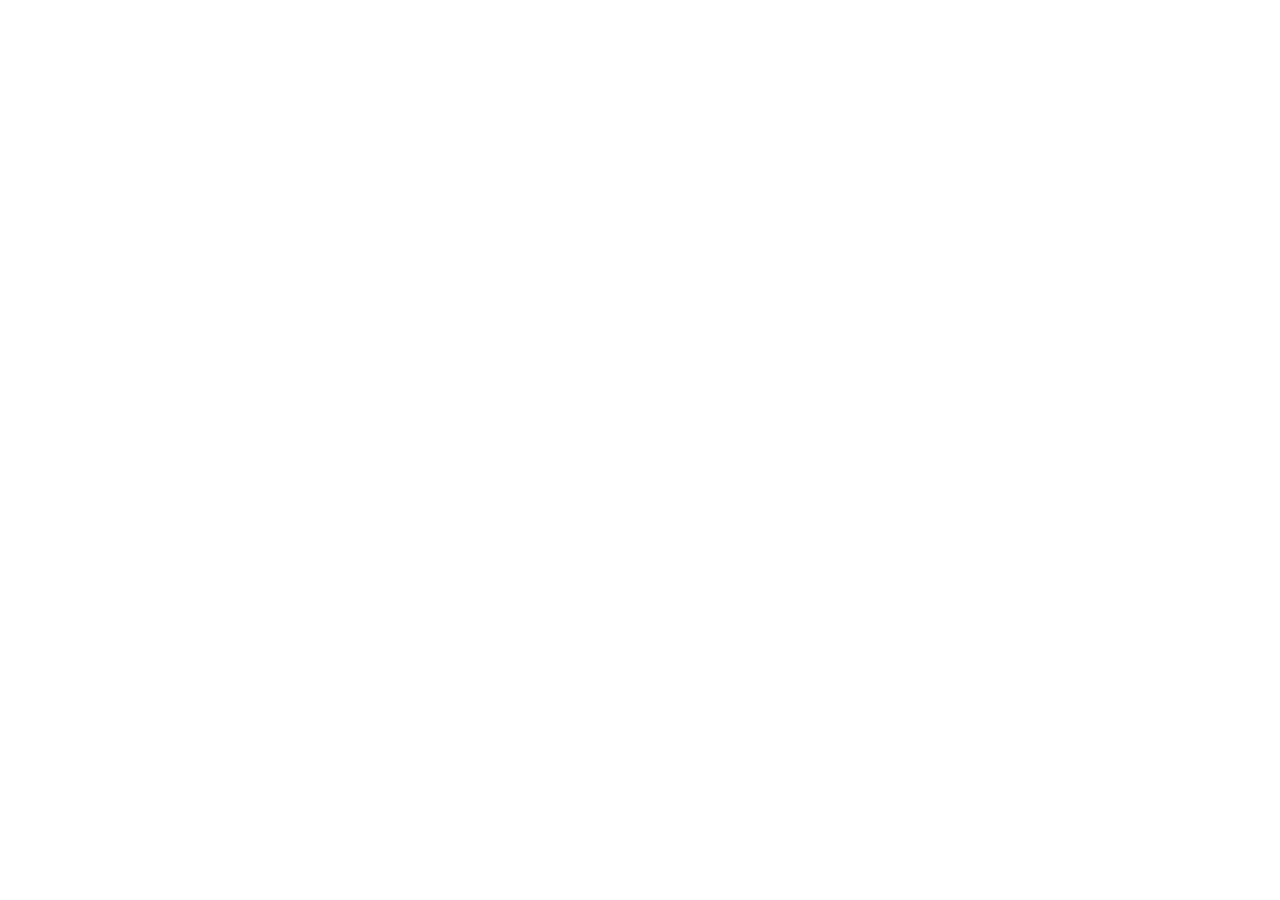
==== commit c21a91b9: "Move the website to lingomic.com; keep only the extension settings file Co-Authored-By: Claude Opus " ====
--- a/index.html
+++ b/index.html
@@ -1,24 +1,5 @@
-<!DOCTYPE html><html lang="en" data-title-key="k3d9dd06698"> <head><meta charset="utf-8"><meta name="viewport" content="width=device-width,initial-scale=1"><title>LingoMic: live voice translation and AI notes for your meetings</title><meta name="description" content="Speak naturally and be heard in any language. LingoMic translates your voice live on Google Meet, Zoom and Microsoft Teams, keeps your tone, captions every speaker and writes the notes."><link rel="canonical" href="https://kaokray.github.io/LingoMic"><meta property="og:title" content="LingoMic: live voice translation and AI notes for your meetings"><meta property="og:description" content="Speak naturally and be heard in any language. LingoMic translates your voice live on Google Meet, Zoom and Microsoft Teams, keeps your tone, captions every speaker and writes the notes."><meta property="og:type" content="website"><meta property="og:url" content="https://kaokray.github.io/LingoMic"><meta property="og:site_name" content="LingoMic"><meta name="twitter:card" content="summary"><link rel="icon" href="/LingoMic/favicon.png"><link rel="preconnect" href="https://fonts.googleapis.com"><link rel="preconnect" href="https://fonts.gstatic.com" crossorigin><link rel="stylesheet" href="https://fonts.googleapis.com/css2?family=Be+Vietnam+Pro:wght@400;500;600;700&display=swap"><script type="application/ld+json">{"@context":"https://schema.org","@type":"SoftwareApplication","name":"LingoMic","applicationCategory":"BusinessApplication","operatingSystem":"Chrome","description":"AI meeting assistant for Google Meet, Zoom and Microsoft Teams: live voice translation that keeps your tone, bilingual captions, AI notes and Ask AI.","url":"https://lingomic.com"}</script><link rel="stylesheet" href="/LingoMic/_astro/privacy.C-ICPSV2.css">
-<link rel="stylesheet" href="/LingoMic/_astro/privacy.BK9vFmg2.css"></head> <body style="margin:0">   <div class="lm" style="--signal: #E5532D; min-height: 100vh"> <!-- HERO --> <section class="herobg"> <header class="nav-wrap">
-<div class="wrap">
-<div class="nav">
-<div style="display: flex; align-items: center; gap: 40px">
-<a href="/LingoMic/" class="brand">
-<span class="brand-mark"><svg width="16" height="16" viewBox="0 0 24 24" fill="none" stroke="#fff" stroke-width="2.2" stroke-linecap="round" aria-hidden="true"><rect x="9" y="3" width="6" height="11" rx="3"></rect><path d="M5 11a7 7 0 0 0 14 0M12 18v3"></path></svg></span>LingoMic</a>
-<nav class="navlinks" aria-label="Main" data-i18n-html="k92ba3cd350">
-<a href="/LingoMic/#features"><span data-i18n="navFeatures">Features</span></a>
-<a href="/LingoMic/pricing"><span data-i18n="navPricing">Pricing</span></a>
-<a href="/LingoMic/#download"><span data-i18n="navDownload">Download</span></a>
-<a href="/LingoMic/blog"><span data-i18n="navBlog">Blog</span></a>
-<a href="/LingoMic/#faq"><span data-i18n="navFaq">FAQ</span></a>
-</nav>
-</div>
-<div style="display: flex; align-items: center; gap: 8px">
-<div class="langwrap" style="position: relative" data-langwrap></div>
-<a href="/LingoMic/login" class="navlogin hide-sm" data-i18n-html="k785d274121"><span data-i18n="login">Log in</span></a>
-<a href="https://chromewebstore.google.com/detail/epnmflefengjkckpcikhcekmchohogfo" class="btn btn-grad navcta" style="min-height: 42px; font-size: 15px; padding: 0 18px" data-i18n-html="kb7935ca284"><span data-i18n="trial">Start free trial</span></a>
-</div>
-</div>
-</div>
-</header>
- <div class="wrap hero" style="padding-top: 72px; padding-bottom: 88px"> <div class="stagger" style="display: flex; flex-direction: column; gap: 28px; align-items: flex-start"> <span class="pillnote" data-i18n-html="k7a61abe2b7"><span class="pn-dot"></span><span data-i18n="pill">30 minutes free when you sign in · No card needed</span></span> <h1 class="h1" data-i18n-html="k6b1fc96e23"><span data-i18n="h1a">Speak naturally, be heard in</span> <span class="gradtext" data-i18n="h1b">any language</span></h1> <p class="lead" style="max-width: 520px" data-i18n-html="k4418ac4d3b"><span data-i18n="lead">LingoMic translates your voice live on Google Meet, Zoom and Microsoft Teams and keeps your tone and emotion, so you still sound like you. It also captions every speaker, writes the notes and answers questions about the call. No bot ever joins.</span></p> <div style="display: flex; flex-wrap: wrap; gap: 12px"> <a href="https://chromewebstore.google.com/detail/epnmflefengjkckpcikhcekmchohogfo" class="btn btn-grad btn-lg"> <svg width="18" height="18" viewBox="0 0 24 24" fill="none" stroke="currentColor" stroke-width="2" stroke-linecap="round" stroke-linejoin="round" aria-hidden="true"><circle cx="12" cy="12" r="9"></circle><circle cx="12" cy="12" r="3.5"></circle><path d="M12 8.5h8.2M8.9 14l-4.1-7.1M15.1 14l-4.1 7.1"></path></svg> <span data-i18n-html="k53a83e5221">Add to Chrome and try it free</span></a> <a href="#features" class="btn btn-white btn-lg" data-i18n-html="keae39f7204"><span data-i18n="cta2">See all features</span></a> </div> <ul class="ticks"> <li><svg width="14" height="14" viewBox="0 0 24 24" fill="none" stroke="currentColor" stroke-width="3" stroke-linecap="round" stroke-linejoin="round" aria-hidden="true"><path d="m5 12 5 5L20 7"></path></svg><span data-i18n-html="k4ec60fd3ea">30 free minutes on sign-in</span></li> <li><svg width="14" height="14" viewBox="0 0 24 24" fill="none" stroke="currentColor" stroke-width="3" stroke-linecap="round" stroke-linejoin="round" aria-hidden="true"><path d="m5 12 5 5L20 7"></path></svg><span data-i18n-html="k6dd8ce47c1">5-day free trial</span></li> <li><svg width="14" height="14" viewBox="0 0 24 24" fill="none" stroke="currentColor" stroke-width="3" stroke-linecap="round" stroke-linejoin="round" aria-hidden="true"><path d="m5 12 5 5L20 7"></path></svg><span data-i18n-html="k2bc02fbd90">Stays on your device</span></li> </ul> </div> <div class="stage enter"> <svg class="links" viewBox="0 0 560 600" fill="none" aria-hidden="true"> <path d="M96 120C150 200 120 270 190 300" stroke="url(#lg)" stroke-width="1.5" stroke-dasharray="4 6"></path> <path d="M470 110C430 190 450 260 380 300" stroke="url(#lg)" stroke-width="1.5" stroke-dasharray="4 6"></path> <path d="M90 520C150 470 130 400 200 370" stroke="url(#lg)" stroke-width="1.5" stroke-dasharray="4 6"></path> <path d="M480 510C430 460 450 410 380 370" stroke="url(#lg)" stroke-width="1.5" stroke-dasharray="4 6"></path> <defs><linearGradient id="lg" x1="0" y1="0" x2="1" y2="1"><stop stop-color="#E5532D"></stop><stop offset="1" stop-color="#7C5CF0"></stop></linearGradient></defs> </svg> <div class="ftile t1 fl-a"><img src="/LingoMic/img/anna.jpg" alt width="180" height="180" loading="eager"><span class="fname" data-i18n-html="ke8812cadff">Anna · Berlin</span><span class="flang">DE</span></div> <div class="ftile t2 fl-b"><img src="/LingoMic/img/kenji.jpg" alt width="180" height="180" loading="eager"><span class="fname" data-i18n-html="ke72e84efd1">Kenji · Tokyo</span><span class="flang">JA</span></div> <div class="ftile t3 fl-b"><img src="/LingoMic/img/marta.jpg" alt width="180" height="180" loading="eager"><span class="fname" data-i18n-html="kb52d20e8b9">Marta · Madrid</span><span class="flang">ES</span></div> <div class="ftile t4 fl-a"><img src="/LingoMic/img/joon.jpg" alt width="180" height="180" loading="eager"><span class="fname" data-i18n-html="k7f29da1075">Joon · Seoul</span><span class="flang">KO</span></div> <div class="fchip c1" data-i18n-html="k2aee9f20e6"><span class="live"></span>Tone · calm, confident</div> <div class="fchip c2"><svg width="14" height="14" viewBox="0 0 24 24" fill="none" stroke="currentColor" stroke-width="2.2" stroke-linecap="round" stroke-linejoin="round" aria-hidden="true"><path d="M4 7h10M9 4v3m-4 6c2-1 4-3.500 5-6M6 13c1.500 1.500 3.500 2.500 5 3M14 20l4-9 4 9m-7-3h6"></path></svg><span data-i18n="k40e3bc6266">ES → EN · live</span></div> <div class="mockcard"> <div class="drift" style="position: relative; background: var(--surface); border: 1px solid var(--line); border-radius: 16px; box-shadow: 0 24px 48px -24px rgba(17,19,24,.35); overflow: hidden"> <div style="display: flex; align-items: center; justify-content: space-between; gap: 12px; padding: 14px 16px; border-bottom: 1px solid var(--line); flex-wrap: wrap"> <div style="display: flex; align-items: center; gap: 10px; font-weight: 600; font-size: 14px" data-i18n-html="k5b6051044e"><span class="live"></span>Translating live</div> <div role="tablist" aria-label="Mode" style="display: flex; gap: 4px; background: var(--soft); padding: 4px; border-radius: 10px"> <button class="tab" role="tab" aria-selected="true" data-tab="voice" data-i18n-html="k3091c8446f">Voice</button> <button class="tab" role="tab" aria-selected="false" data-tab="captions" data-i18n-html="k1201f5be65">Captions</button> <button class="tab" role="tab" aria-selected="false" data-tab="notes" data-i18n-html="k6c905464d5">AI notes</button> <button class="tab" role="tab" aria-selected="false" data-tab="ask" data-i18n-html="k8dbaeb8edb">Ask AI</button> </div> </div> <div data-pane="voice"> <div class="pane" style="padding: 20px; display: flex; flex-direction: column; gap: 16px"> <div style="display: flex; flex-direction: column; gap: 6px"> <span style="font-size: 12px; font-weight: 600; color: var(--muted)" data-i18n-html="kbdea645e65">You say · Español</span> <p data-no-i18n style="margin: 0; font-size: 16px; line-height: 1.5">Ya terminé el informe trimestral, se lo envío esta tarde.</p> </div> <div style="display: flex; flex-direction: column; gap: 8px; padding: 14px; border-radius: 12px; background: var(--soft)"> <div style="display: flex; align-items: center; justify-content: space-between" data-i18n-html="k143a92f8a5"> <span style="font-size: 12px; font-weight: 600; color: var(--muted)">Your team hears · English</span> <span style="display: flex; align-items: center; gap: 3px; height: 18px" aria-hidden="true"> <span class="bar" style="height: 10px; animation-delay: 0s"></span><span class="bar" style="height: 18px; animation-delay: .15s"></span><span class="bar" style="height: 13px; animation-delay: .3s"></span><span class="bar" style="height: 17px; animation-delay: .45s"></span><span class="bar" style="height: 9px; animation-delay: .6s"></span> </span> </div> <p data-no-i18n style="margin: 0; font-size: 16px; line-height: 1.5; font-weight: 500">I've finished the quarterly report. I'll send it over this afternoon.</p> </div> <span style="font-size: 13px; color: var(--muted)" data-i18n-html="k361d3b8c63">Your tone carries over: calm, confident · Played into your meeting mic</span> </div> </div> <div data-pane="captions" data-no-i18n hidden> <div class="pane" style="padding: 20px; display: flex; flex-direction: column; gap: 18px"> <div style="display: flex; flex-direction: column; gap: 4px"> <span style="font-size: 12px; font-weight: 600; color: var(--muted)">Anna Schmidt · 32:02</span> <p style="margin: 0; font-size: 15px; line-height: 1.5">Can we move the launch to next Friday?</p> <p style="margin: 0; font-size: 15px; line-height: 1.5; color: var(--muted)">¿Podemos mover el lanzamiento al próximo viernes?</p> </div> <div style="display: flex; flex-direction: column; gap: 4px"> <span style="font-size: 12px; font-weight: 600; color: var(--muted)">David Lee · 32:09</span> <p style="margin: 0; font-size: 15px; line-height: 1.5">Works for me if QA signs off by Wednesday.</p> <p style="margin: 0; font-size: 15px; line-height: 1.5; color: var(--muted)">Me parece bien si QA lo aprueba antes del miércoles.</p> </div> </div> </div> <div data-pane="notes" hidden> <div class="pane" style="padding: 20px; display: flex; flex-direction: column; gap: 14px; font-size: 15px; line-height: 1.5"> <div><strong style="font-size: 13px" data-i18n-html="k12b71c3e0f">Summary</strong><p style="margin: 4px 0 0; color: var(--muted)" data-i18n-html="k7bac1e8c26">Quarterly report is done. Launch moves to next Friday.</p></div> <div><strong style="font-size: 13px" data-i18n-html="k278ec37337">Action items</strong> <ul style="margin: 6px 0 0; padding: 0; list-style: none; display: flex; flex-direction: column; gap: 6px"> <li style="display: flex; gap: 10px; align-items: center" data-i18n-html="k5cb3130add"><span style="width: 16px; height: 16px; border: 1.5px solid #B9B8B2; border-radius: 4px; flex: none"></span>Send quarterly report to Anna · You · today</li> <li style="display: flex; gap: 10px; align-items: center" data-i18n-html="k80d3570a0f"><span style="width: 16px; height: 16px; border: 1.5px solid #B9B8B2; border-radius: 4px; flex: none"></span>QA sign-off on release · David · Wednesday</li> </ul></div> </div> </div> <div data-pane="ask" hidden> <div class="pane" style="padding: 20px; display: flex; flex-direction: column; gap: 14px"> <div style="align-self: flex-end; max-width: 88%; background: var(--ink); color: #fff; border-radius: 14px 14px 4px 14px; padding: 10px 14px; font-size: 15px; line-height: 1.45" data-i18n-html="k50a0c88874">What did David need from QA?</div> <div style="align-self: flex-start; max-width: 92%; background: var(--soft); border-radius: 14px 14px 14px 4px; padding: 12px 14px; font-size: 15px; line-height: 1.5" data-i18n-html="k5cb25ee0c7">David will approve the launch date if QA signs off by Wednesday.<span style="display: block; margin-top: 6px; font-size: 12px; color: var(--muted)">From the call at 32:09</span></div> </div> </div> </div> </div> </div> </div> </section> <!-- Marquee --> <section class="mq" aria-label="What LingoMic does"> <div class="mq-track" data-i18n-html="kb133117f63"> <span class="mq-item"><i></i><span data-i18n="mq1">Live voice translation</span></span><span class="mq-item"><i></i><span data-i18n="mq2">Bilingual captions</span></span><span class="mq-item"><i></i><span data-i18n="mq3">AI meeting notes</span></span><span class="mq-item"><i></i><span data-i18n="mq4">Ask AI about the call</span></span><span class="mq-item"><i></i><span data-i18n="mq5">No bot ever joins</span></span><span class="mq-item"><i></i><span data-i18n="mq6">Works with Meet, Zoom and Teams</span></span> <span class="mq-item"><i></i><span data-i18n="mq1">Live voice translation</span></span><span class="mq-item"><i></i><span data-i18n="mq2">Bilingual captions</span></span><span class="mq-item"><i></i><span data-i18n="mq3">AI meeting notes</span></span><span class="mq-item"><i></i><span data-i18n="mq4">Ask AI about the call</span></span><span class="mq-item"><i></i><span data-i18n="mq5">No bot ever joins</span></span><span class="mq-item"><i></i><span data-i18n="mq6">Works with Meet, Zoom and Teams</span></span> </div> </section> <!-- VOICE --> <section style="padding: 120px 0 104px"> <div class="wrap" style="display: flex; flex-direction: column; gap: 56px"> <div style="display: flex; flex-direction: column; gap: 16px; max-width: 760px"> <h2 class="h2" data-i18n-html="k47a441087d"><span data-i18n="vh2">Your voice, in any language, still sounding like you</span></h2> <p class="lead" data-i18n-html="k944d060ead"><span data-i18n="vlead">Most translators flatten what you say into a robot reading text. LingoMic carries over your pace, tone and emotion, so a joke still lands as a joke and good news still sounds like good news.</span></p> </div> <div style="background: var(--ink); color: #fff; border-radius: 28px; padding: clamp(28px,4vw,56px); display: grid; grid-template-columns: repeat(auto-fit,minmax(min(100%,420px),1fr)); gap: 48px; align-items: center"> <div style="display: flex; flex-direction: column; gap: 24px"> <div style="display: flex; flex-direction: column; gap: 10px"> <span style="font-size: 14px; font-weight: 600; color: #A9ACB5" data-i18n-html="k7ba583bafe">Pick who you're talking to</span> <div role="group" aria-label="Target language" data-no-i18n style="display: flex; flex-wrap: wrap; gap: 8px"> <button class="pill" aria-pressed="true" data-v="en">English</button> <button class="pill" aria-pressed="false" data-v="ja">日本語</button> <button class="pill" aria-pressed="false" data-v="fr">Français</button> <button class="pill" aria-pressed="false" data-v="de">Deutsch</button> <button class="pill" aria-pressed="false" data-v="ko">한국어</button> <button class="pill" aria-pressed="false" data-v="zh">中文</button> <button class="pill" aria-pressed="false" data-v="pt">Português</button> </div> </div> <ul style="margin: 0; padding: 0; list-style: none; display: flex; flex-direction: column; gap: 14px; font-size: 16px; color: #E4E5E9"> <li style="display: flex; gap: 12px"><svg width="20" height="20" viewBox="0 0 24 24" fill="none" stroke="currentColor" stroke-width="2" stroke-linecap="round" stroke-linejoin="round" aria-hidden="true" style="flex: none; margin-top: 2px"><path d="m5 12 5 5L20 7"></path></svg><span data-i18n="kbcb76d94ce">Any language to any language, 24 in total</span></li> <li style="display: flex; gap: 12px"><svg width="20" height="20" viewBox="0 0 24 24" fill="none" stroke="currentColor" stroke-width="2" stroke-linecap="round" stroke-linejoin="round" aria-hidden="true" style="flex: none; margin-top: 2px"><path d="m5 12 5 5L20 7"></path></svg><span data-i18n="k6be57e6f27">Keeps your pace, tone and emotion</span></li> <li style="display: flex; gap: 12px"><svg width="20" height="20" viewBox="0 0 24 24" fill="none" stroke="currentColor" stroke-width="2" stroke-linecap="round" stroke-linejoin="round" aria-hidden="true" style="flex: none; margin-top: 2px"><path d="m5 12 5 5L20 7"></path></svg><span data-i18n="k85b3901fbd">Read what they hear while you speak</span></li> <li style="display: flex; gap: 12px"><svg width="20" height="20" viewBox="0 0 24 24" fill="none" stroke="currentColor" stroke-width="2" stroke-linecap="round" stroke-linejoin="round" aria-hidden="true" style="flex: none; margin-top: 2px"><path d="m5 12 5 5L20 7"></path></svg><span data-i18n="kc5e4f1c9e8">Switch it off anytime and speak directly</span></li> </ul> </div> <div class="swap" style="background: #1B1E25; border: 1px solid #2E323B; border-radius: 20px; padding: 24px; display: flex; flex-direction: column; gap: 20px"> <div style="display: flex; flex-direction: column; gap: 8px"> <span style="font-size: 12px; font-weight: 600; color: #A9ACB5" data-i18n-html="kbdea645e65">You say · Español</span> <p data-no-i18n style="margin: 0; font-size: 18px; line-height: 1.5">¡Qué buena noticia! Gracias por esperar, hoy mismo lo tengo listo.</p> <div style="display: flex; align-items: flex-end; gap: 3px; height: 34px" aria-hidden="true" data-i18n-html="kd94f6947fc"> <span style="width:4px;border-radius:2px;background:#5B5F68;height:10px"></span><span style="width:4px;border-radius:2px;background:#5B5F68;height:16px"></span><span style="width:4px;border-radius:2px;background:#5B5F68;height:24px"></span><span style="width:4px;border-radius:2px;background:#5B5F68;height:14px"></span><span style="width:4px;border-radius:2px;background:#5B5F68;height:28px"></span><span style="width:4px;border-radius:2px;background:#5B5F68;height:20px"></span><span style="width:4px;border-radius:2px;background:#5B5F68;height:12px"></span><span style="width:4px;border-radius:2px;background:#5B5F68;height:26px"></span><span style="width:4px;border-radius:2px;background:#5B5F68;height:30px"></span><span style="width:4px;border-radius:2px;background:#5B5F68;height:18px"></span><span style="width:4px;border-radius:2px;background:#5B5F68;height:10px"></span><span style="width:4px;border-radius:2px;background:#5B5F68;height:22px"></span><span style="width:4px;border-radius:2px;background:#5B5F68;height:28px"></span><span style="width:4px;border-radius:2px;background:#5B5F68;height:16px"></span><span style="width:4px;border-radius:2px;background:#5B5F68;height:12px"></span><span style="width:4px;border-radius:2px;background:#5B5F68;height:24px"></span><span style="width:4px;border-radius:2px;background:#5B5F68;height:30px"></span><span style="width:4px;border-radius:2px;background:#5B5F68;height:20px"></span><span style="width:4px;border-radius:2px;background:#5B5F68;height:14px"></span><span style="width:4px;border-radius:2px;background:#5B5F68;height:26px"></span><span style="width:4px;border-radius:2px;background:#5B5F68;height:18px"></span><span style="width:4px;border-radius:2px;background:#5B5F68;height:10px"></span><span style="width:4px;border-radius:2px;background:#5B5F68;height:22px"></span><span style="width:4px;border-radius:2px;background:#5B5F68;height:28px"></span><span style="width:4px;border-radius:2px;background:#5B5F68;height:14px"></span><span style="width:4px;border-radius:2px;background:#5B5F68;height:20px"></span><span style="width:4px;border-radius:2px;background:#5B5F68;height:12px"></span><span style="width:4px;border-radius:2px;background:#5B5F68;height:8px"></span> </div> </div> <div style="height: 1px; background: #2E323B"></div> <div style="display: flex; flex-direction: column; gap: 8px"> <span style="font-size: 12px; font-weight: 600; color: #A9ACB5" data-i18n-html="k5d69841c7e">Heard as · <span id="vname" data-no-i18n>English</span></span> <p class="pane" style="margin: 0; font-size: 20px; line-height: 1.5; font-weight: 500" id="vtext" data-no-i18n>That’s great news! Thanks for waiting, I’ll have it ready today.</p> <div style="display: flex; align-items: flex-end; gap: 3px; height: 34px" aria-hidden="true" data-i18n-html="k2637f38dff"> <span style="width:4px;border-radius:2px;background:#E5532D;height:10px;transform-origin:bottom;animation:wv 1.1s ease-in-out 0.00s infinite alternate"></span><span style="width:4px;border-radius:2px;background:#E5532D;height:16px;transform-origin:bottom;animation:wv 1.1s ease-in-out 0.04s infinite alternate"></span><span style="width:4px;border-radius:2px;background:#E5532D;height:24px;transform-origin:bottom;animation:wv 1.1s ease-in-out 0.08s infinite alternate"></span><span style="width:4px;border-radius:2px;background:#E5532D;height:14px;transform-origin:bottom;animation:wv 1.1s ease-in-out 0.12s infinite alternate"></span><span style="width:4px;border-radius:2px;background:#E5532D;height:28px;transform-origin:bottom;animation:wv 1.1s ease-in-out 0.16s infinite alternate"></span><span style="width:4px;border-radius:2px;background:#E5532D;height:20px;transform-origin:bottom;animation:wv 1.1s ease-in-out 0.20s infinite alternate"></span><span style="width:4px;border-radius:2px;background:#E5532D;height:12px;transform-origin:bottom;animation:wv 1.1s ease-in-out 0.24s infinite alternate"></span><span style="width:4px;border-radius:2px;background:#E5532D;height:26px;transform-origin:bottom;animation:wv 1.1s ease-in-out 0.28s infinite alternate"></span><span style="width:4px;border-radius:2px;background:#E5532D;height:30px;transform-origin:bottom;animation:wv 1.1s ease-in-out 0.32s infinite alternate"></span><span style="width:4px;border-radius:2px;background:#E5532D;height:18px;transform-origin:bottom;animation:wv 1.1s ease-in-out 0.36s infinite alternate"></span><span style="width:4px;border-radius:2px;background:#E5532D;height:10px;transform-origin:bottom;animation:wv 1.1s ease-in-out 0.40s infinite alternate"></span><span style="width:4px;border-radius:2px;background:#E5532D;height:22px;transform-origin:bottom;animation:wv 1.1s ease-in-out 0.44s infinite alternate"></span><span style="width:4px;border-radius:2px;background:#E5532D;height:28px;transform-origin:bottom;animation:wv 1.1s ease-in-out 0.48s infinite alternate"></span><span style="width:4px;border-radius:2px;background:#E5532D;height:16px;transform-origin:bottom;animation:wv 1.1s ease-in-out 0.52s infinite alternate"></span><span style="width:4px;border-radius:2px;background:#E5532D;height:12px;transform-origin:bottom;animation:wv 1.1s ease-in-out 0.56s infinite alternate"></span><span style="width:4px;border-radius:2px;background:#E5532D;height:24px;transform-origin:bottom;animation:wv 1.1s ease-in-out 0.60s infinite alternate"></span><span style="width:4px;border-radius:2px;background:#E5532D;height:30px;transform-origin:bottom;animation:wv 1.1s ease-in-out 0.64s infinite alternate"></span><span style="width:4px;border-radius:2px;background:#E5532D;height:20px;transform-origin:bottom;animation:wv 1.1s ease-in-out 0.68s infinite alternate"></span><span style="width:4px;border-radius:2px;background:#E5532D;height:14px;transform-origin:bottom;animation:wv 1.1s ease-in-out 0.72s infinite alternate"></span><span style="width:4px;border-radius:2px;background:#E5532D;height:26px;transform-origin:bottom;animation:wv 1.1s ease-in-out 0.76s infinite alternate"></span><span style="width:4px;border-radius:2px;background:#E5532D;height:18px;transform-origin:bottom;animation:wv 1.1s ease-in-out 0.80s infinite alternate"></span><span style="width:4px;border-radius:2px;background:#E5532D;height:10px;transform-origin:bottom;animation:wv 1.1s ease-in-out 0.84s infinite alternate"></span><span style="width:4px;border-radius:2px;background:#E5532D;height:22px;transform-origin:bottom;animation:wv 1.1s ease-in-out 0.88s infinite alternate"></span><span style="width:4px;border-radius:2px;background:#E5532D;height:28px;transform-origin:bottom;animation:wv 1.1s ease-in-out 0.92s infinite alternate"></span><span style="width:4px;border-radius:2px;background:#E5532D;height:14px;transform-origin:bottom;animation:wv 1.1s ease-in-out 0.96s infinite alternate"></span><span style="width:4px;border-radius:2px;background:#E5532D;height:20px;transform-origin:bottom;animation:wv 1.1s ease-in-out 1.00s infinite alternate"></span><span style="width:4px;border-radius:2px;background:#E5532D;height:12px;transform-origin:bottom;animation:wv 1.1s ease-in-out 1.04s infinite alternate"></span><span style="width:4px;border-radius:2px;background:#E5532D;height:8px;transform-origin:bottom;animation:wv 1.1s ease-in-out 1.08s infinite alternate"></span> </div> </div> <div style="display: flex; flex-wrap: wrap; gap: 8px" data-i18n-html="k825f4d1560"> <span style="font-size: 13px; font-weight: 600; padding: 6px 12px; border-radius: 999px; background: #2A2D35; color: #E4E5E9">Excited</span> <span style="font-size: 13px; font-weight: 600; padding: 6px 12px; border-radius: 999px; background: #2A2D35; color: #E4E5E9">Warm</span> <span style="font-size: 13px; font-weight: 600; padding: 6px 12px; border-radius: 999px; background: #2A2D35; color: #E4E5E9">Natural pace</span> <span style="font-size: 13px; color: #A9ACB5; align-self: center">carried over</span> </div> </div> </div> </div> </section> <!-- FEATURES BENTO --> <section id="features" style="padding: 0 0 120px"> <div class="wrap" style="display: flex; flex-direction: column; gap: 56px"> <div style="display: flex; flex-direction: column; gap: 16px; max-width: 720px"> <h2 class="h2" data-i18n-html="kd08fe38164"><span data-i18n="fh2">Everything a meeting assistant should do</span></h2> <p class="lead" data-i18n-html="k4ed95e2630"><span data-i18n="flead">One extension that translates your voice, follows every speaker, writes the notes and answers your questions, in the tools you already use.</span></p> </div> <div class="bento"> <div class="bcard s7" style="background: var(--surface); border: 1px solid var(--line)"> <div class="bart" style="background: var(--soft)" data-no-i18n> <div style="display: flex; flex-direction: column; gap: 2px; background: var(--surface); border-radius: 12px; padding: 12px 14px"><span style="font-size: 12px; font-weight: 600; color: var(--muted)">Anna · 14:21</span><span style="font-size: 15px">Let's circle back on the budget next sprint.</span><span style="font-size: 15px; color: var(--muted)">Revenons sur le budget au prochain sprint.</span></div> <div style="display: flex; flex-direction: column; gap: 2px; background: var(--surface); border-radius: 12px; padding: 12px 14px"><span style="font-size: 12px; font-weight: 600; color: var(--muted)">Kenji · 14:29</span><span style="font-size: 15px">来週までにデモ環境を用意します。</span><span style="font-size: 15px; color: var(--muted)">I'll have the demo environment ready by next week.</span></div> </div> <div style="display: flex; flex-direction: column; gap: 10px"> <h3 style="margin: 0; font-size: 24px; letter-spacing: -0.02em" data-i18n-html="k54a29e730a">Captions in two languages, with speaker names</h3> <p style="margin: 0; font-size: 16px; line-height: 1.65; color: var(--muted)" data-i18n-html="kdbd5bbad64">Fast talkers, strong accents, crosstalk. Every line shows the original and your translation, labelled with who said it.</p> </div> </div> <div class="bcard s5" style="background: var(--ink); color: #fff"> <div class="bart" style="background: #23262E"> <span style="font-size: 13px; font-weight: 600; color: #A9ACB5" data-i18n-html="k278ec37337">Action items</span> <div style="display: flex; gap: 10px; align-items: center; font-size: 15px" data-i18n-html="kea602860d3"><span style="width: 16px; height: 16px; border: 1.5px solid #6B6F7B; border-radius: 4px; flex: none"></span>Send the revised budget<span style="margin-left: auto; color: #A9ACB5; font-size: 13px">Priya</span></div> <div style="display: flex; gap: 10px; align-items: center; font-size: 15px" data-i18n-html="k8c407153ec"><span style="width: 16px; height: 16px; border: 1.5px solid #6B6F7B; border-radius: 4px; flex: none"></span>Book the vendor call<span style="margin-left: auto; color: #A9ACB5; font-size: 13px">You</span></div> <span style="font-size: 13px; font-weight: 600; color: #A9ACB5; margin-top: 6px" data-i18n-html="kaf2f32cc92">Decisions</span> <div style="font-size: 15px" data-i18n-html="ke3d0c7c523">Ship in two batches, the first on the 14th</div> </div> <div style="display: flex; flex-direction: column; gap: 10px"> <h3 style="margin: 0; font-size: 24px; letter-spacing: -0.02em; color: #fff" data-i18n-html="k532d48b207">Notes the moment you hang up</h3> <p style="margin: 0; font-size: 16px; line-height: 1.65; color: #C3C5CC" data-i18n-html="kdae8a572ab">Summary, key points, decisions, action items with owners and open questions, ready before you close the tab.</p> </div> </div> <div class="bcard s5" style="background: var(--soft)"> <div class="bart" style="background: var(--surface)"> <div style="align-self: flex-end; max-width: 90%; background: var(--ink); color: #fff; border-radius: 14px 14px 4px 14px; padding: 10px 14px; font-size: 15px; line-height: 1.45" data-i18n-html="k72ce446e06">Who owns the budget update?</div> <div style="align-self: flex-start; max-width: 94%; background: var(--soft); border-radius: 14px 14px 14px 4px; padding: 12px 14px; font-size: 15px; line-height: 1.5" data-i18n-html="ka8cea73272">Priya, due Friday. She also flagged the vendor quote as still open.</div> <div style="align-self: flex-end; max-width: 90%; background: var(--ink); color: #fff; border-radius: 14px 14px 4px 14px; padding: 10px 14px; font-size: 15px; line-height: 1.45" data-i18n-html="k30e0298a56">Draft a short recap for the team</div> </div> <div style="display: flex; flex-direction: column; gap: 10px"> <h3 style="margin: 0; font-size: 24px; letter-spacing: -0.02em" data-i18n-html="k25ec0c28f7">Ask AI about any meeting</h3> <p style="margin: 0; font-size: 16px; line-height: 1.65; color: var(--muted)" data-i18n-html="kacd40e6021">During the call or long after it. It answers from the full transcript, so you can check who agreed to what.</p> </div> </div> <div class="bcard s7" style="background: var(--surface); border: 1px solid var(--line)"> <div class="bart" style="background: var(--soft)"> <div style="display: flex; align-items: center; justify-content: space-between; gap: 12px; flex-wrap: wrap" data-i18n-html="k72fe90249d"><span style="font-size: 13px; font-weight: 600; background: var(--surface); padding: 6px 12px; border-radius: 999px">Translate to: Español</span><span style="font-size: 13px; color: var(--muted)">146 utterances</span></div> <div style="display: flex; gap: 12px; font-size: 14px; line-height: 1.5; background: var(--surface); border-radius: 12px; padding: 12px 14px" data-i18n-html="k95d10af464"><span style="color: var(--muted); font-family: ui-monospace,monospace; font-size: 12px; padding-top: 2px">00:41</span><span data-no-i18n>The vendor can ship in two batches, the first on the 14th.<br><span style="color: var(--muted)">El proveedor puede enviar en dos lotes, el primero el 14.</span></span></div> <div style="display: flex; gap: 12px; font-size: 14px; line-height: 1.5; background: var(--surface); border-radius: 12px; padding: 12px 14px" data-i18n-html="k88313d557d"><span style="color: var(--muted); font-family: ui-monospace,monospace; font-size: 12px; padding-top: 2px">00:58</span><span data-no-i18n>That works, as long as the samples arrive before the 10th.<br><span style="color: var(--muted)">Nos viene bien, si las muestras llegan antes del 10.</span></span></div> </div> <div style="display: flex; flex-direction: column; gap: 10px"> <h3 style="margin: 0; font-size: 24px; letter-spacing: -0.02em" data-i18n-html="k6cd7f4041d">A full transcript you can translate after the call</h3> <p style="margin: 0; font-size: 16px; line-height: 1.65; color: var(--muted)" data-i18n-html="k496b805bc6">Every word with speaker labels and timestamps. Missed the meeting? Read the whole thing in your own language.</p> </div> </div> <div class="bcard s7" style="background: var(--ink); color: #fff"> <div class="bart" style="background: #23262E"> <div style="display: flex; align-items: center; gap: 10px; background: #1B1E25; border: 1px solid #2E323B; border-radius: 10px; padding: 10px 14px; font-size: 15px; color: #E4E5E9"><svg width="16" height="16" viewBox="0 0 24 24" fill="none" stroke="currentColor" stroke-width="2" stroke-linecap="round" aria-hidden="true"><circle cx="11" cy="11" r="7"></circle><path d="m20 20-3.5-3.5"></path></svg><span data-i18n="kd7902ab30a">vendor pricing</span></div> <div style="font-size: 14px; color: #C3C5CC; line-height: 1.6" data-i18n-html="k32cfcace42">3 meetings match · Oct 29, Oct 22, Oct 14</div> <div style="display: flex; flex-wrap: wrap; gap: 8px; margin-top: 4px" data-i18n-html="kc5d33f7b1d"> <span style="font-size: 13px; font-weight: 600; padding: 7px 12px; border-radius: 8px; background: #2A2D35">Markdown</span> <span style="font-size: 13px; font-weight: 600; padding: 7px 12px; border-radius: 8px; background: #2A2D35">TXT</span> <span style="font-size: 13px; font-weight: 600; padding: 7px 12px; border-radius: 8px; background: #2A2D35">JSON</span> <span style="font-size: 13px; font-weight: 600; padding: 7px 12px; border-radius: 8px; background: #2A2D35">My notes</span> </div> </div> <div style="display: flex; flex-direction: column; gap: 10px"> <h3 style="margin: 0; font-size: 24px; letter-spacing: -0.02em; color: #fff" data-i18n-html="k4c4827c529">Search every meeting, export anywhere, add your own notes</h3> <p style="margin: 0; font-size: 16px; line-height: 1.65; color: #C3C5CC" data-i18n-html="k6a391140d2">Find that one number from three weeks ago in seconds. Take your own notes beside the AI's, then export to Markdown, TXT or JSON.</p> </div> </div> <div class="bcard s5" style="background: var(--surface); border: 1px solid var(--line)"> <div class="bart" style="background: var(--soft); align-items: flex-start"> <span style="width: 48px; height: 48px; border-radius: 14px; background: var(--ink); color: #fff; display: flex; align-items: center; justify-content: center"><svg width="24" height="24" viewBox="0 0 24 24" fill="none" stroke="currentColor" stroke-width="1.8" stroke-linecap="round" stroke-linejoin="round" aria-hidden="true"><rect x="5" y="11" width="14" height="9" rx="2"></rect><path d="M8 11V8a4 4 0 0 1 8 0v3"></path></svg></span> <span style="font-size: 15px" data-i18n-html="kf4372ff2a4">Transcripts and notes stay in your browser</span> <span style="font-size: 15px" data-i18n-html="k684502c674">No bot joins, nobody sees a notetaker</span> <span style="font-size: 15px" data-i18n-html="k57a598e2be">Delete any meeting in one click</span> </div> <div style="display: flex; flex-direction: column; gap: 10px"> <h3 style="margin: 0; font-size: 24px; letter-spacing: -0.02em" data-i18n-html="k3aaa9fd1f2">Private by design</h3> <p style="margin: 0; font-size: 16px; line-height: 1.65; color: var(--muted)" data-i18n-html="kdf83a94e08">Your meetings live on your device, not on our servers. We only keep your email and how long you use LingoMic.</p> </div> </div> </div> <div class="minor" style="padding-top: 24px; border-top: 1px solid var(--line)"> <div style="display: flex; flex-direction: column; gap: 8px"><h3 style="margin: 0; font-size: 17px" data-i18n-html="k8c8df42e12">24 translation languages</h3><p style="margin: 0; font-size: 15px; line-height: 1.6; color: var(--muted)" data-i18n-html="k7d055539fe">Speak and hear any of them, both ways.</p></div> <div style="display: flex; flex-direction: column; gap: 8px"><h3 style="margin: 0; font-size: 17px" data-i18n-html="k0975209d31">10 interface languages</h3><p style="margin: 0; font-size: 15px; line-height: 1.6; color: var(--muted)" data-i18n-html="k4244e62a40">LingoMic itself speaks your language too.</p></div> <div style="display: flex; flex-direction: column; gap: 8px"><h3 style="margin: 0; font-size: 17px" data-i18n-html="kedf25d715e">Regenerate any summary</h3><p style="margin: 0; font-size: 15px; line-height: 1.6; color: var(--muted)" data-i18n-html="k4d907bee73">Not quite right? Run it again in one click.</p></div> <div style="display: flex; flex-direction: column; gap: 8px"><h3 style="margin: 0; font-size: 17px" data-i18n-html="k4b781ba040">Light and dark mode</h3><p style="margin: 0; font-size: 15px; line-height: 1.6; color: var(--muted)" data-i18n-html="kdf1ca85222">Easy on the eyes for long days of calls.</p></div> <div style="display: flex; flex-direction: column; gap: 8px"><h3 style="margin: 0; font-size: 17px" data-i18n-html="k9e83e22c87">Meet, Zoom and Teams</h3><p style="margin: 0; font-size: 15px; line-height: 1.6; color: var(--muted)" data-i18n-html="k1d0d267e89">Right in Chrome, nothing to install on the call.</p></div> <div style="display: flex; flex-direction: column; gap: 8px"><h3 style="margin: 0; font-size: 17px" data-i18n-html="k7da6e22720">Chrome and Windows</h3><p style="margin: 0; font-size: 15px; line-height: 1.6; color: var(--muted)" data-i18n-html="ke500d54427">One Google account for the extension and the desktop app.</p></div> <div style="display: flex; flex-direction: column; gap: 8px"><h3 style="margin: 0; font-size: 17px" data-i18n-html="k3ea96dca6f">Open and export anytime</h3><p style="margin: 0; font-size: 15px; line-height: 1.6; color: var(--muted)" data-i18n-html="k92468d6996">Past meetings stay yours, even after your plan ends.</p></div> <div style="display: flex; flex-direction: column; gap: 8px"><h3 style="margin: 0; font-size: 17px" data-i18n-html="kff97330990">Set up in two minutes</h3><p style="margin: 0; font-size: 15px; line-height: 1.6; color: var(--muted)" data-i18n-html="k50c71c2018">Install, sign in with Google and paste a free Gemini key.</p></div> </div> </div> </section> <!-- DASHBOARD --> <section style="padding: 104px 0; background: var(--soft)"> <div class="wrap" style="display: flex; flex-direction: column; gap: 48px"> <div style="display: flex; flex-direction: column; gap: 16px; max-width: 720px"> <h2 class="h2" data-i18n-html="k093c6a151f"><span data-i18n="dh2">Every meeting, organized in one dashboard</span></h2> <p class="lead" data-i18n-html="k59c4632f05"><span data-i18n="dlead">Notes, transcript and a chat with your meeting in one place. Search across everything you've ever recorded.</span></p> </div> <div style="background: #0F1115; border: 1px solid #262A33; border-radius: 20px; overflow: hidden; box-shadow: 0 40px 80px -40px rgba(17,19,24,.5); color: #E8E9ED"> <div style="display: flex; align-items: center; gap: 8px; padding: 12px 16px; border-bottom: 1px solid #262A33; background: #14171C" aria-hidden="true" data-i18n-html="k706d9c7545"><span style="width: 11px; height: 11px; border-radius: 50%; background: #3A3E48"></span><span style="width: 11px; height: 11px; border-radius: 50%; background: #3A3E48"></span><span style="width: 11px; height: 11px; border-radius: 50%; background: #3A3E48"></span></div> <div class="dash"> <aside class="dside" style="border-right: 1px solid #262A33; padding: 20px 16px; display: flex; flex-direction: column; gap: 18px; background: #12151A"> <div style="display: flex; align-items: center; gap: 10px; font-weight: 700; font-size: 17px"><span style="width: 26px; height: 26px; border-radius: 8px; background: #fff; display: inline-flex; align-items: center; justify-content: center"><svg width="14" height="14" viewBox="0 0 24 24" fill="none" stroke="#111318" stroke-width="2.4" stroke-linecap="round" aria-hidden="true"><rect x="9" y="3" width="6" height="11" rx="3"></rect><path d="M5 11a7 7 0 0 0 14 0M12 18v3"></path></svg></span>LingoMic</div> <div style="display: flex; align-items: center; gap: 10px; background: #1B1E25; border: 1px solid #2E323B; border-radius: 10px; padding: 10px 12px; font-size: 14px; color: #9A9EA9"><svg width="15" height="15" viewBox="0 0 24 24" fill="none" stroke="currentColor" stroke-width="2" stroke-linecap="round" aria-hidden="true"><circle cx="11" cy="11" r="7"></circle><path d="m20 20-3.5-3.5"></path></svg><span data-i18n="kc9a7b7dffa">Search meetings</span></div> <div style="display: flex; flex-direction: column; gap: 4px"> <span style="font-size: 12px; font-weight: 600; color: #9A9EA9; padding: 4px 8px" data-i18n-html="k7b72883e07">This week</span> <div style="padding: 10px 8px; border-radius: 10px; background: #1D2027; border-left: 2px solid var(--signal)"><div style="font-size: 14px; font-weight: 600; white-space: nowrap; overflow: hidden; text-overflow: ellipsis" data-i18n-html="k195aa06736">Q4 launch planning</div><div style="font-size: 12px; color: #9A9EA9; margin-top: 3px" data-i18n-html="k0e15753601">48:21 · Google Meet</div></div> <div style="padding: 10px 8px"><div style="font-size: 14px; font-weight: 600; white-space: nowrap; overflow: hidden; text-overflow: ellipsis" data-i18n-html="kb6dd918445">Vendor pricing call</div><div style="font-size: 12px; color: #9A9EA9; margin-top: 3px" data-i18n-html="kc33b96b496">31:07 · Zoom</div></div> <div style="padding: 10px 8px"><div style="font-size: 14px; font-weight: 600; white-space: nowrap; overflow: hidden; text-overflow: ellipsis" data-i18n-html="kaea5b04698">Design review: onboarding</div><div style="font-size: 12px; color: #9A9EA9; margin-top: 3px" data-i18n-html="k618ef4aa75">52:40 · Google Meet</div></div> <span style="font-size: 12px; font-weight: 600; color: #9A9EA9; padding: 12px 8px 4px" data-i18n-html="k76c1ed9309">Last week</span> <div style="padding: 10px 8px"><div style="font-size: 14px; font-weight: 600; white-space: nowrap; overflow: hidden; text-overflow: ellipsis" data-i18n-html="k19e8bfa022">Weekly product sync</div><div style="font-size: 12px; color: #9A9EA9; margin-top: 3px" data-i18n-html="k176658baed">44:15 · Teams</div></div> <div style="padding: 10px 8px"><div style="font-size: 14px; font-weight: 600; white-space: nowrap; overflow: hidden; text-overflow: ellipsis" data-i18n-html="k825ca76f7a">Customer interview: logistics</div><div style="font-size: 12px; color: #9A9EA9; margin-top: 3px" data-i18n-html="kdd9cd627c4">27:33 · Google Meet</div></div> </div> </aside> <div style="padding: 28px clamp(18px,3vw,36px); display: flex; flex-direction: column; gap: 22px; min-width: 0"> <div style="display: flex; flex-wrap: wrap; align-items: flex-start; justify-content: space-between; gap: 16px"> <div style="display: flex; flex-direction: column; gap: 10px; min-width: 0"> <h3 style="margin: 0; font-size: clamp(22px,2.4vw,30px); letter-spacing: -0.02em; line-height: 1.2" data-i18n-html="k1e5d87bf4b">Q4 launch planning and vendor timeline</h3> <div style="display: flex; flex-wrap: wrap; gap: 8px 16px; font-size: 13px; color: #9A9EA9" data-i18n-html="kb806e99b12"><span style="background: #1D2027; padding: 3px 10px; border-radius: 6px; color: #E8E9ED">Google Meet</span><span>Oct 29, 2026, 10:05 AM</span><span>48:21</span><span>112 utterances</span><span>Translate to Español</span></div> </div> <span style="font-size: 13px; font-weight: 600; border: 1px solid #2E323B; padding: 8px 14px; border-radius: 8px" data-i18n-html="kf3e4fadb9e">Export</span> </div> <div style="border-bottom: 1px solid #262A33; display: flex; flex-wrap: wrap"> <button class="dtab" aria-selected="true" data-dtab="notes" data-i18n-html="k6c905464d5">AI notes</button> <button class="dtab" aria-selected="false" data-dtab="transcript" data-i18n-html="k5bcd602254">Transcript</button> <button class="dtab" aria-selected="false" data-dtab="ask" data-i18n-html="k8dbaeb8edb">Ask AI</button> </div> <div data-dpane="notes"> <div class="pane" style="display: flex; flex-direction: column; gap: 16px"> <div style="background: #14171C; border: 1px solid #262A33; border-top: 2px solid var(--signal); border-radius: 14px; padding: 22px; display: flex; flex-direction: column; gap: 10px"> <span style="font-size: 13px; font-weight: 600; color: #9A9EA9" data-i18n-html="kafad040644">Quick summary</span> <p style="margin: 0; font-size: 18px; line-height: 1.5; font-weight: 600" data-i18n-html="kaf14c9e3e7">The team agreed to split the vendor shipment into two batches and freeze the launch checklist on the 14th.</p> <p style="margin: 0; font-size: 15px; line-height: 1.7; color: #B8BBC4" data-i18n-html="ka8bf27e35e">Maya walked through the vendor's revised timeline and Luis confirmed the sample units can arrive before the 10th. The group reviewed open budget items, agreed who confirms dates in writing, and moved the remaining design questions to Thursday's review.</p> </div> <div class="cols3"> <div style="background: #14171C; border: 1px solid #262A33; border-radius: 14px; padding: 18px; display: flex; flex-direction: column; gap: 12px"><span style="font-size: 14px; font-weight: 600" data-i18n-html="k5d1855a1ea">Key points</span> <ul style="margin: 0; padding-left: 18px; font-size: 14px; line-height: 1.6; color: #D0D2D9; display: flex; flex-direction: column; gap: 8px"><li data-i18n-html="kb36761e21d">Vendor ships in two batches</li><li data-i18n-html="k9d0d83bb4c">Samples must land before the 10th</li><li data-i18n-html="k4cda8a7031">Budget review still has two open items</li><li data-i18n-html="k89c84c9311">Design questions move to Thursday</li></ul></div> <div style="background: #14171C; border: 1px solid #262A33; border-radius: 14px; padding: 18px; display: flex; flex-direction: column; gap: 12px"><span style="font-size: 14px; font-weight: 600" data-i18n-html="k278ec37337">Action items</span> <div style="display: flex; flex-direction: column; gap: 12px; font-size: 14px; line-height: 1.5"><div style="display: flex; gap: 10px" data-i18n-html="k609483ef36"><span style="width: 15px; height: 15px; border: 1.5px solid #6B6F7B; border-radius: 4px; flex: none; margin-top: 3px"></span><span>Confirm shipping dates in writing<br><span style="color: var(--signal); font-size: 12px">Maya · today</span></span></div><div style="display: flex; gap: 10px" data-i18n-html="k93928b37f1"><span style="width: 15px; height: 15px; border: 1.5px solid #6B6F7B; border-radius: 4px; flex: none; margin-top: 3px"></span><span>Send the sample units<br><span style="color: var(--signal); font-size: 12px">Luis · before the 10th</span></span></div><div style="display: flex; gap: 10px" data-i18n-html="ka3ccce155d"><span style="width: 15px; height: 15px; border: 1.5px solid #6B6F7B; border-radius: 4px; flex: none; margin-top: 3px"></span><span>Share the revised budget<br><span style="color: var(--signal); font-size: 12px">You · Friday</span></span></div></div></div> <div style="background: #14171C; border: 1px solid #262A33; border-radius: 14px; padding: 18px; display: flex; flex-direction: column; gap: 12px"><span style="font-size: 14px; font-weight: 600" data-i18n-html="kaf2f32cc92">Decisions</span> <ul style="margin: 0; padding-left: 18px; font-size: 14px; line-height: 1.6; color: #D0D2D9; display: flex; flex-direction: column; gap: 8px"><li data-i18n-html="ke3d0c7c523">Ship in two batches, the first on the 14th</li><li data-i18n-html="kd47aaeda34">Launch checklist freezes on the 14th</li></ul></div> </div> </div> </div> <div data-dpane="transcript" data-no-i18n hidden> <div class="pane" style="display: flex; flex-direction: column; gap: 14px"> <div style="background: #14171C; border: 1px solid #262A33; border-radius: 14px; padding: 18px; display: flex; gap: 16px"><span style="font-family: ui-monospace,monospace; font-size: 12px; color: #9A9EA9; padding-top: 3px">00:41</span><div style="display: flex; flex-direction: column; gap: 4px; font-size: 15px; line-height: 1.6"><strong style="font-size: 13px; color: var(--signal)">Maya</strong>The vendor can ship in two batches, the first on the 14th and the rest by month end.<span style="color: #9A9EA9">El proveedor puede enviar en dos lotes, el primero el 14 y el resto a fin de mes.</span></div></div> <div style="background: #14171C; border: 1px solid #262A33; border-radius: 14px; padding: 18px; display: flex; gap: 16px"><span style="font-family: ui-monospace,monospace; font-size: 12px; color: #9A9EA9; padding-top: 3px">00:58</span><div style="display: flex; flex-direction: column; gap: 4px; font-size: 15px; line-height: 1.6"><strong style="font-size: 13px; color: #fff">Luis</strong>That works for us, as long as the sample units arrive before the 10th.<span style="color: #9A9EA9">Nos viene bien, siempre que las unidades de muestra lleguen antes del 10.</span></div></div> <div style="background: #14171C; border: 1px solid #262A33; border-radius: 14px; padding: 18px; display: flex; gap: 16px"><span style="font-family: ui-monospace,monospace; font-size: 12px; color: #9A9EA9; padding-top: 3px">01:12</span><div style="display: flex; flex-direction: column; gap: 4px; font-size: 15px; line-height: 1.6"><strong style="font-size: 13px; color: var(--signal)">Maya</strong>Great. I'll confirm the dates in writing today and copy you both.<span style="color: #9A9EA9">Genial. Hoy confirmo las fechas por escrito y os pongo en copia a los dos.</span></div></div> </div> </div> <div data-dpane="ask" hidden> <div class="pane" style="display: flex; flex-direction: column; gap: 14px; max-width: 760px"> <div style="align-self: flex-end; max-width: 88%; background: #fff; color: #111318; border-radius: 14px 14px 4px 14px; padding: 12px 16px; font-size: 15px; line-height: 1.5" data-i18n-html="kb21d5432a1">What did we decide about the shipping dates?</div> <div style="align-self: flex-start; max-width: 94%; background: #14171C; border: 1px solid #262A33; border-radius: 14px 14px 14px 4px; padding: 16px 18px; font-size: 15px; line-height: 1.7; color: #D0D2D9" data-i18n-html="k22ad2f1f03">Two batches: the first on the 14th and the rest by month end. Sample units need to arrive before the 10th, and Maya will confirm the dates in writing today.<span style="display: block; margin-top: 10px; font-size: 12px; color: #9A9EA9">Sources: 00:41, 00:58, 01:12</span></div> </div> </div> </div> </div> </div> </div> </section> <!-- HOW IT WORKS --> <section style="padding: 120px 0 104px"> <div class="wrap" style="display: flex; flex-direction: column; gap: 64px"> <div style="display: flex; flex-direction: column; gap: 16px; max-width: 640px"> <h2 class="h2" data-i18n-html="k0513c80fc0">Up and running before your next standup</h2> <p class="lead" data-i18n-html="ke9fb1945ae">LingoMic is a Chrome extension, with a Windows app for desktop meeting apps. No need to switch the meeting tools your company already uses.</p> </div> <ol class="steps" style="list-style: none; margin: 0; padding: 0"> <li style="display: flex; flex-direction: column; gap: 14px; padding-top: 24px; border-top: 2px solid var(--ink)"> <span style="font-size: 15px; font-weight: 600; color: var(--muted)" data-i18n-html="k6bac23c6df">Step 1</span> <h3 style="margin: 0; font-size: 22px; letter-spacing: -0.02em" data-i18n-html="kd1d195f1e7">Add to Chrome</h3> <p style="margin: 0; font-size: 16px; line-height: 1.6; color: var(--muted)" data-i18n-html="kffeb64b33e">Install from the Chrome Web Store, sign in with Google and paste a free Gemini key. Your first 30 minutes of full access start right away, no card needed.</p> </li> <li style="display: flex; flex-direction: column; gap: 14px; padding-top: 24px; border-top: 2px solid var(--line)"> <span style="font-size: 15px; font-weight: 600; color: var(--muted)" data-i18n-html="kaefbadf917">Step 2</span> <h3 style="margin: 0; font-size: 22px; letter-spacing: -0.02em" data-i18n-html="kc824019ab8">Join a call and just talk</h3> <p style="margin: 0; font-size: 16px; line-height: 1.6; color: var(--muted)" data-i18n-html="k4aac60a540">Turn on “Translate my voice” in the LingoMic panel and speak naturally. Everyone else hears you in their language while you get captions, notes and answers.</p> </li> <li style="display: flex; flex-direction: column; gap: 14px; padding-top: 24px; border-top: 2px solid var(--line)"> <span style="font-size: 15px; font-weight: 600; color: var(--muted)" data-i18n-html="k27030a62f7">Step 3</span> <h3 style="margin: 0; font-size: 22px; letter-spacing: -0.02em" data-i18n-html="kd570a3d196">Unlock a 5-day free trial</h3> <p style="margin: 0; font-size: 16px; line-height: 1.6; color: var(--muted)" data-i18n-html="k037fcf600d">When your free 30 minutes are up, start a 5-day trial with full access. Your card is charged only if you stay past day 5.</p> </li> </ol> </div> </section> <!-- WHO --> <section style="padding: 120px 0"> <div class="wrap" style="display: flex; flex-direction: column; gap: 56px"> <h2 class="h2" style="max-width: 760px" data-i18n-html="kff8d97e723">Built for people who work across languages every day</h2> <div class="who" style="border-top: 1px solid var(--line)"> <div style="padding: 32px 32px 32px 0; display: flex; flex-direction: column; gap: 12px; border-bottom: 1px solid var(--line)"> <h3 style="margin: 0; font-size: 20px" data-i18n-html="k3affe1bebe">Remote talent at global companies</h3> <p style="margin: 0; font-size: 16px; line-height: 1.6; color: var(--muted)" data-i18n-html="k3340acb7a2">Standups, sprint reviews, 1:1s with your manager. Get your point across with the confidence your work deserves.</p> </div> <div style="padding: 32px; display: flex; flex-direction: column; gap: 12px; border-bottom: 1px solid var(--line); border-left: 1px solid var(--line)"> <h3 style="margin: 0; font-size: 20px" data-i18n-html="kc946f96236">Freelancers and agencies</h3> <p style="margin: 0; font-size: 16px; line-height: 1.6; color: var(--muted)" data-i18n-html="ka358e5fde5">Run discovery calls with international clients, nail the requirements and send notes before the call even ends.</p> </div> <div style="padding: 32px 0 32px 32px; display: flex; flex-direction: column; gap: 12px; border-bottom: 1px solid var(--line); border-left: 1px solid var(--line)"> <h3 style="margin: 0; font-size: 20px" data-i18n-html="k73d2efa93e">Leads of distributed teams</h3> <p style="margin: 0; font-size: 16px; line-height: 1.6; color: var(--muted)" data-i18n-html="k86bcf7aac8">Follow every conversation across time zones and accents, and never miss a decision or an owner.</p> </div> </div> </div> </section> <!-- FREE START --> <section style="padding: 0 0 120px"> <div class="wrap"> <div style="background: var(--ink); color: #fff; border-radius: 28px; padding: clamp(32px,5vw,72px); display: flex; flex-direction: column; gap: 56px"> <div style="display: flex; flex-wrap: wrap; gap: 32px; align-items: flex-end; justify-content: space-between"> <div style="display: flex; flex-direction: column; gap: 16px; max-width: 640px"> <h2 class="h2" style="color: #fff" data-i18n-html="ke463fb63ab"><span data-i18n="th2">Try the full thing, not a demo</span></h2> <p style="margin: 0; font-size: 18px; line-height: 1.65; color: #C3C5CC" data-i18n-html="kdd8d458a4f">Everything below is unlocked from your first minute. It's the same assistant our paying customers use, with nothing held back.</p> </div> <a href="https://chromewebstore.google.com/detail/epnmflefengjkckpcikhcekmchohogfo" class="btn" style="background: #fff; color: var(--ink)" data-i18n-html="k57a00172bc"><span data-i18n="tbtn">Start with 30 free minutes</span></a> </div> <ol style="list-style: none; margin: 0; padding: 0; display: grid; grid-template-columns: repeat(auto-fit,minmax(min(100%,260px),1fr)); gap: 32px"> <li style="display: flex; flex-direction: column; gap: 10px; padding-top: 20px; border-top: 2px solid var(--signal)"> <span style="font-size: 28px; font-weight: 700; letter-spacing: -0.02em" data-i18n-html="ka02846c76f">30 minutes free</span> <p style="margin: 0; font-size: 15px; line-height: 1.6; color: #C3C5CC" data-i18n-html="k4b267e376a">Sign in with Google and use every feature for 30 minutes. No card needed.</p> </li> <li style="display: flex; flex-direction: column; gap: 10px; padding-top: 20px; border-top: 2px solid #3A3E48"> <span style="font-size: 28px; font-weight: 700; letter-spacing: -0.02em" data-i18n-html="k6dd8ce47c1">5-day free trial</span> <p style="margin: 0; font-size: 15px; line-height: 1.6; color: #C3C5CC" data-i18n-html="kc6dffb8f30">Add a card to unlock five more days of full access. You pay $0 today.</p> </li> <li style="display: flex; flex-direction: column; gap: 10px; padding-top: 20px; border-top: 2px solid #3A3E48"> <span style="font-size: 28px; font-weight: 700; letter-spacing: -0.02em" data-i18n-html="k71ea189b1d">Then your plan</span> <p style="margin: 0; font-size: 15px; line-height: 1.6; color: #C3C5CC" data-i18n-html="k8797799cc5">On day 5 your card is charged $29 for the 6-month plan, which then renews every 6 months until you cancel. Cancel earlier and pay nothing.</p> </li> </ol> <ul style="margin: 0; padding: 0; list-style: none; display: grid; grid-template-columns: repeat(auto-fit,minmax(min(100%,240px),1fr)); gap: 14px 32px; font-size: 16px; color: #E4E5E9"> <li style="display: flex; gap: 12px"><svg width="18" height="18" viewBox="0 0 24 24" fill="none" stroke="currentColor" stroke-width="2" stroke-linecap="round" stroke-linejoin="round" aria-hidden="true" style="flex: none; margin-top: 3px"><path d="m5 12 5 5L20 7"></path></svg><span data-i18n="k3e2750ee82">Live voice translation</span></li> <li style="display: flex; gap: 12px"><svg width="18" height="18" viewBox="0 0 24 24" fill="none" stroke="currentColor" stroke-width="2" stroke-linecap="round" stroke-linejoin="round" aria-hidden="true" style="flex: none; margin-top: 3px"><path d="m5 12 5 5L20 7"></path></svg><span data-i18n="k2a2ab3fc30">Tone and emotion carried over</span></li> <li style="display: flex; gap: 12px"><svg width="18" height="18" viewBox="0 0 24 24" fill="none" stroke="currentColor" stroke-width="2" stroke-linecap="round" stroke-linejoin="round" aria-hidden="true" style="flex: none; margin-top: 3px"><path d="m5 12 5 5L20 7"></path></svg><span data-i18n="k92c7619d7f">Two-language captions</span></li> <li style="display: flex; gap: 12px"><svg width="18" height="18" viewBox="0 0 24 24" fill="none" stroke="currentColor" stroke-width="2" stroke-linecap="round" stroke-linejoin="round" aria-hidden="true" style="flex: none; margin-top: 3px"><path d="m5 12 5 5L20 7"></path></svg><span data-i18n="kd7c4cf1eb3">Speaker names</span></li> <li style="display: flex; gap: 12px"><svg width="18" height="18" viewBox="0 0 24 24" fill="none" stroke="currentColor" stroke-width="2" stroke-linecap="round" stroke-linejoin="round" aria-hidden="true" style="flex: none; margin-top: 3px"><path d="m5 12 5 5L20 7"></path></svg><span data-i18n="k55818858ce">AI summary and decisions</span></li> <li style="display: flex; gap: 12px"><svg width="18" height="18" viewBox="0 0 24 24" fill="none" stroke="currentColor" stroke-width="2" stroke-linecap="round" stroke-linejoin="round" aria-hidden="true" style="flex: none; margin-top: 3px"><path d="m5 12 5 5L20 7"></path></svg><span data-i18n="kb519f10af5">Action items with owners</span></li> <li style="display: flex; gap: 12px"><svg width="18" height="18" viewBox="0 0 24 24" fill="none" stroke="currentColor" stroke-width="2" stroke-linecap="round" stroke-linejoin="round" aria-hidden="true" style="flex: none; margin-top: 3px"><path d="m5 12 5 5L20 7"></path></svg><span data-i18n="k25ec0c28f7">Ask AI about any meeting</span></li> <li style="display: flex; gap: 12px"><svg width="18" height="18" viewBox="0 0 24 24" fill="none" stroke="currentColor" stroke-width="2" stroke-linecap="round" stroke-linejoin="round" aria-hidden="true" style="flex: none; margin-top: 3px"><path d="m5 12 5 5L20 7"></path></svg><span data-i18n="kdc499015dd">Full transcript, translated after the call</span></li> <li style="display: flex; gap: 12px"><svg width="18" height="18" viewBox="0 0 24 24" fill="none" stroke="currentColor" stroke-width="2" stroke-linecap="round" stroke-linejoin="round" aria-hidden="true" style="flex: none; margin-top: 3px"><path d="m5 12 5 5L20 7"></path></svg><span data-i18n="kacd8c57172">24 languages, in and out</span></li> <li style="display: flex; gap: 12px"><svg width="18" height="18" viewBox="0 0 24 24" fill="none" stroke="currentColor" stroke-width="2" stroke-linecap="round" stroke-linejoin="round" aria-hidden="true" style="flex: none; margin-top: 3px"><path d="m5 12 5 5L20 7"></path></svg><span data-i18n="kdefae2d283">Searchable meeting library</span></li> <li style="display: flex; gap: 12px"><svg width="18" height="18" viewBox="0 0 24 24" fill="none" stroke="currentColor" stroke-width="2" stroke-linecap="round" stroke-linejoin="round" aria-hidden="true" style="flex: none; margin-top: 3px"><path d="m5 12 5 5L20 7"></path></svg><span data-i18n="k0512fb27f6">My notes beside AI notes</span></li> <li style="display: flex; gap: 12px"><svg width="18" height="18" viewBox="0 0 24 24" fill="none" stroke="currentColor" stroke-width="2" stroke-linecap="round" stroke-linejoin="round" aria-hidden="true" style="flex: none; margin-top: 3px"><path d="m5 12 5 5L20 7"></path></svg><span data-i18n="ka42ca6fe69">Export to Markdown, TXT, JSON</span></li> <li style="display: flex; gap: 12px"><svg width="18" height="18" viewBox="0 0 24 24" fill="none" stroke="currentColor" stroke-width="2" stroke-linecap="round" stroke-linejoin="round" aria-hidden="true" style="flex: none; margin-top: 3px"><path d="m5 12 5 5L20 7"></path></svg><span data-i18n="k73bf370ff2">No bot in the call</span></li> </ul> </div> </div> </section> <!-- DOWNLOAD --> <section id="download" style="padding: 0 0 120px"> <div class="wrap" style="display: flex; flex-direction: column; gap: 48px"> <div style="display: flex; flex-direction: column; gap: 16px; max-width: 680px"> <h2 class="h2" data-i18n-html="k8f0198d8d5">Prefer a desktop app? Download LingoMic</h2> <p class="lead" data-i18n-html="k0bcc204302">The desktop app listens to any meeting app on your computer, not only the browser. You get live captions in a floating window, voice translation through a virtual mic, and the same AI notes and Ask AI.</p> </div> <div class="dlgrid"> <div class="dlcard dlon"> <span class="dlicon"><svg width="26" height="26" viewBox="0 0 24 24" fill="none" stroke="currentColor" stroke-width="1.8" stroke-linecap="round" stroke-linejoin="round" aria-hidden="true"><rect x="3" y="4" width="18" height="12" rx="2"></rect><path d="M8 20h8M12 16v4"></path></svg></span> <div style="display: flex; flex-direction: column; gap: 6px"><h3 style="margin: 0; font-size: 22px; letter-spacing: -0.02em">Windows</h3><span style="font-size: 15px; color: var(--muted)" data-i18n-html="ke25ba02677">Windows 10 and 11 · 64-bit</span></div> <a href="https://github.com/kaokray/LingoMic/releases/latest" class="btn btn-grad btn-lg" style="align-self: flex-start"> <svg width="18" height="18" viewBox="0 0 24 24" fill="none" stroke="currentColor" stroke-width="2.2" stroke-linecap="round" stroke-linejoin="round" aria-hidden="true"><path d="M12 4v11m0 0 4.500-4.500M12 15l-4.500-4.500M5 20h14"></path></svg><span data-i18n="ke03d007c92">Download for Windows</span></a> <p style="margin: 0; font-size: 13px; line-height: 1.55; color: var(--muted)" data-i18n-html="kf8becef9b9">The installer is not code-signed yet, so Windows may show a SmartScreen warning. Choose “More info”, then “Run anyway”.</p> </div> <div class="dlcard"> <span class="dlicon"><svg width="26" height="26" viewBox="0 0 24 24" fill="none" stroke="currentColor" stroke-width="1.8" stroke-linecap="round" stroke-linejoin="round" aria-hidden="true"><rect x="4" y="5" width="16" height="11" rx="2"></rect><path d="M2 19h20"></path></svg></span> <div style="display: flex; flex-direction: column; gap: 6px"><h3 style="margin: 0; font-size: 22px; letter-spacing: -0.02em">macOS</h3><span style="font-size: 15px; color: var(--muted)" data-i18n-html="k93a56ad3a5">Apple silicon and Intel</span></div> <span class="soon" data-i18n-html="k32d3b26b90">Soon</span> </div> <div class="dlcard"> <span class="dlicon"><svg width="26" height="26" viewBox="0 0 24 24" fill="none" stroke="currentColor" stroke-width="1.8" stroke-linecap="round" stroke-linejoin="round" aria-hidden="true"><rect x="3" y="4" width="18" height="16" rx="2"></rect><path d="m7 9 3 3-3 3M13 15h4"></path></svg></span> <div style="display: flex; flex-direction: column; gap: 6px"><h3 style="margin: 0; font-size: 22px; letter-spacing: -0.02em">Linux</h3><span style="font-size: 15px; color: var(--muted)" data-i18n-html="kc20b3544b4">Desktop distributions</span></div> <span class="soon" data-i18n-html="k32d3b26b90">Soon</span> </div> </div> <p style="margin: 0; font-size: 15px; color: var(--muted)" data-i18n-html="kcf2447957c">On macOS or Linux today? The Chrome extension works on any system that runs Chrome.</p> </div> </section> <!-- PRICING TEASER --> <section style="padding: 0 0 120px"> <div class="wrap"> <div style="border: 1px solid var(--line); background: var(--surface); border-radius: 24px; padding: clamp(32px,5vw,56px); display: flex; flex-wrap: wrap; gap: 40px; align-items: center; justify-content: space-between"> <div style="display: flex; flex-direction: column; gap: 14px; max-width: 560px"> <h2 class="h2" data-i18n-html="kdad7ebc7b0"><span data-i18n="ph2">One price, every feature</span></h2> <p class="lead" data-i18n-html="kf5927e4b00">Every plan unlocks the whole assistant. Choose 6 months, 1 year or lifetime. Cancel auto-renewal anytime.</p> </div> <div style="display: flex; flex-direction: column; gap: 16px; min-width: 260px"> <div style="display: flex; align-items: baseline; gap: 10px" data-i18n-html="kdc70514991"><span style="font-size: 15px; color: var(--muted)">From</span><span style="font-size: 44px; font-weight: 700; letter-spacing: -0.03em">$29</span><span style="font-size: 15px; color: var(--muted)">/ 6 months</span></div> <a href="/LingoMic/pricing" class="btn btn-grad" data-i18n-html="k11f5530436"><span data-i18n="pbtn">See pricing</span></a> </div> </div> </div> </section> <!-- FAQ --> <section id="faq" style="padding: 0 0 120px"> <div class="wrap" style="display: grid; grid-template-columns: repeat(auto-fit,minmax(min(100%,340px),1fr)); gap: 48px"> <div style="display: flex; flex-direction: column; gap: 16px"> <h2 class="h2" data-i18n-html="kf471398b4e"><span data-i18n="qh2">Questions, answered</span></h2> <p class="lead" data-i18n-html="k6e287825c5">Still curious? <a href="mailto:lingomic.official@gmail.com" style="color: var(--ink); font-weight: 600">Talk to us</a></p> </div> <div style="border-top: 1px solid var(--line); grid-column: span 2; min-width: 0"> <div style="border-bottom: 1px solid var(--line)"> <button class="faqbtn" aria-expanded="true"> <span data-i18n-html="kf245985a53">Does it really keep my tone and emotion?</span> <svg width="20" height="20" viewBox="0 0 24 24" fill="none" stroke="currentColor" stroke-width="2" stroke-linecap="round" aria-hidden="true" style="flex: none"><path d="M12 5v14M5 12h14"></path></svg> </button> <p class="pane faqa" style="margin: 0; padding: 0 40px 24px 0; font-size: 16px; line-height: 1.65; color: var(--muted)" data-i18n-html="k8ed9df4757">With “My own voice”, the translation keeps your voice, pacing, tone and emotion, so excitement still sounds like excitement. You can also pick a female or male voice, or switch translation off and speak directly. Results vary a little between language pairs.</p> </div> <div style="border-bottom: 1px solid var(--line)"> <button class="faqbtn" aria-expanded="false"> <span data-i18n-html="ke13d862670">Which languages can I speak and hear?</span> <svg width="20" height="20" viewBox="0 0 24 24" fill="none" stroke="currentColor" stroke-width="2" stroke-linecap="round" aria-hidden="true" style="flex: none"><path d="M12 5v14M5 12h14"></path></svg> </button> <p class="pane faqa" style="margin: 0; padding: 0 40px 24px 0; font-size: 16px; line-height: 1.65; color: var(--muted)" hidden data-i18n-html="k646ef11cc7">LingoMic translates between 24 languages in both directions, including English, Vietnamese, Spanish, French, German, Japanese, Korean, Chinese and Portuguese. Pick the pair that fits each meeting.</p> </div> <div style="border-bottom: 1px solid var(--line)"> <button class="faqbtn" aria-expanded="false"> <span data-i18n-html="k8444359af8">Does everyone on the call need LingoMic?</span> <svg width="20" height="20" viewBox="0 0 24 24" fill="none" stroke="currentColor" stroke-width="2" stroke-linecap="round" aria-hidden="true" style="flex: none"><path d="M12 5v14M5 12h14"></path></svg> </button> <p class="pane faqa" style="margin: 0; padding: 0 40px 24px 0; font-size: 16px; line-height: 1.65; color: var(--muted)" hidden data-i18n-html="k21326e0cbb">No. Only the person speaking needs it. LingoMic feeds the translation into your meeting microphone, so everyone else simply hears you, like any other meeting.</p> </div> <div style="border-bottom: 1px solid var(--line)"> <button class="faqbtn" aria-expanded="false"> <span data-i18n-html="kf48bb6a764">What is a Gemini key, and does it cost anything?</span> <svg width="20" height="20" viewBox="0 0 24 24" fill="none" stroke="currentColor" stroke-width="2" stroke-linecap="round" aria-hidden="true" style="flex: none"><path d="M12 5v14M5 12h14"></path></svg> </button> <p class="pane faqa" style="margin: 0; padding: 0 40px 24px 0; font-size: 16px; line-height: 1.65; color: var(--muted)" hidden data-i18n-html="k542ba4fe9b">It lets LingoMic use Google’s Gemini AI on your behalf. Google AI Studio gives out free keys, no card needed, with a daily allowance that covers most people’s regular meetings. Our step-by-step guide walks you through it.</p> </div> <div style="border-bottom: 1px solid var(--line)"> <button class="faqbtn" aria-expanded="false"> <span data-i18n-html="k0400e46b97">Are my meetings stored on your servers?</span> <svg width="20" height="20" viewBox="0 0 24 24" fill="none" stroke="currentColor" stroke-width="2" stroke-linecap="round" aria-hidden="true" style="flex: none"><path d="M12 5v14M5 12h14"></path></svg> </button> <p class="pane faqa" style="margin: 0; padding: 0 40px 24px 0; font-size: 16px; line-height: 1.65; color: var(--muted)" hidden data-i18n-html="kca827c46f0">No. Transcripts and notes live on your device. Audio goes straight to Google Gemini using your own key, and never passes through LingoMic. Our account server only keeps your Google email and how long you use LingoMic, to run your trial and plan.</p> </div> <div style="border-bottom: 1px solid var(--line)"> <button class="faqbtn" aria-expanded="false"> <span data-i18n-html="k63e260f9e0">Do I need a credit card to try LingoMic?</span> <svg width="20" height="20" viewBox="0 0 24 24" fill="none" stroke="currentColor" stroke-width="2" stroke-linecap="round" aria-hidden="true" style="flex: none"><path d="M12 5v14M5 12h14"></path></svg> </button> <p class="pane faqa" style="margin: 0; padding: 0 40px 24px 0; font-size: 16px; line-height: 1.65; color: var(--muted)" hidden data-i18n-html="kac1b2f9c13">Not for your first 30 minutes. Sign in with Google and use everything for 30 minutes, no card. To keep going, start a 5-day free trial with a card. You pay nothing during the trial.</p> </div> <div style="border-bottom: 1px solid var(--line)"> <button class="faqbtn" aria-expanded="false"> <span data-i18n-html="k8880b52db4">What happens when the 5-day trial ends?</span> <svg width="20" height="20" viewBox="0 0 24 24" fill="none" stroke="currentColor" stroke-width="2" stroke-linecap="round" aria-hidden="true" style="flex: none"><path d="M12 5v14M5 12h14"></path></svg> </button> <p class="pane faqa" style="margin: 0; padding: 0 40px 24px 0; font-size: 16px; line-height: 1.65; color: var(--muted)" hidden data-i18n-html="kf535fe0cfb">On day 5 your card is charged $29 for the 6-month plan, unless you cancel or choose another plan first. We email you two days before. The plan renews every 6 months until you cancel, and your past meetings and notes stay yours either way.</p> </div> </div> </div> </section> <!-- FINAL CTA --> <section style="padding: 0 0 120px"> <div class="wrap"> <div style="background: var(--ink); color: #fff; border-radius: 28px; padding: clamp(40px,7vw,96px) clamp(24px,5vw,64px); display: flex; flex-direction: column; align-items: center; text-align: center; gap: 24px"> <h2 class="h2" style="color: #fff; max-width: 760px" data-i18n-html="k28fbecf065"><span data-i18n="ch2">Speak up in your next meeting</span></h2> <p style="margin: 0; font-size: 18px; color: #C3C5CC" data-i18n-html="ke1eacf2890">30 minutes of full access when you sign in, then a 5-day free trial.</p> <a href="https://chromewebstore.google.com/detail/epnmflefengjkckpcikhcekmchohogfo" class="btn" style="background: #fff; color: var(--ink)" data-i18n-html="k408c9a388c"><span data-i18n="cbtn">Add to Chrome</span></a> </div> </div> </section> <!-- FOOTER --> <footer style="border-top: 1px solid var(--line); padding: 64px 0 40px; background: var(--paper)"> <div class="wrap" style="display: flex; flex-direction: column; gap: 48px"> <div class="foot"> <div style="display: flex; flex-direction: column; gap: 12px"> <span style="font-weight: 700; font-size: 20px; letter-spacing: -0.02em">LingoMic</span> <p style="margin: 0; font-size: 15px; line-height: 1.6; color: var(--muted); max-width: 320px" data-i18n-html="k424fbc54c9">The AI meeting assistant for global teams: live voice translation, captions and notes.</p> </div> <div style="display: flex; flex-direction: column; gap: 12px; font-size: 15px" data-i18n-html="k72009f78c3"><strong>Product</strong><a href="#features" style="color: var(--muted); text-decoration: none">Features</a><a href="/LingoMic/pricing" style="color: var(--muted); text-decoration: none">Pricing</a><a href="https://chromewebstore.google.com/detail/epnmflefengjkckpcikhcekmchohogfo" style="color: var(--muted); text-decoration: none">Chrome Web Store</a></div> <div style="display: flex; flex-direction: column; gap: 12px; font-size: 15px" data-i18n-html="k8ff9c1254b"><strong>Resources</strong><a href="/LingoMic/blog" style="color: var(--muted); text-decoration: none">Blog</a><a href="/LingoMic/blog/gemini-key" style="color: var(--muted); text-decoration: none">Get a free Gemini key</a><a href="mailto:lingomic.official@gmail.com" style="color: var(--muted); text-decoration: none">Support</a></div> <div style="display: flex; flex-direction: column; gap: 12px; font-size: 15px" data-i18n-html="k5edc48075f"><strong>Legal</strong><a href="/LingoMic/privacy.html" style="color: var(--muted); text-decoration: none">Privacy</a><a href="/LingoMic/terms.html" style="color: var(--muted); text-decoration: none">Terms</a><a href="/LingoMic/refund.html" style="color: var(--muted); text-decoration: none">Refunds</a></div> </div> <div style="display: flex; flex-wrap: wrap; justify-content: space-between; gap: 16px; padding-top: 24px; border-top: 1px solid var(--line); font-size: 13px; color: var(--muted)" data-i18n-html="k6f29a1da85"> <span>© 2026 LingoMic</span> <span style="max-width: 620px">LingoMic is an independent product, not affiliated with Google, Zoom or Microsoft. All product names are trademarks of their respective owners.</span> </div> </div> </footer> </div>  <script src="/LingoMic/site.js" defer></script> <script type="application/json" id="i18n">{"vi":{"k92ba3cd350":"\u003ca href=\"/#features\">\u003cspan data-i18n=\"navFeatures\">Tính năng\u003c/span>\u003c/a> \u003ca href=\"/pricing\">\u003cspan data-i18n=\"navPricing\">Bảng giá\u003c/span>\u003c/a> \u003ca href=\"/#download\">\u003cspan data-i18n=\"navDownload\">Tải xuống\u003c/span>\u003c/a> \u003ca href=\"/blog\">\u003cspan data-i18n=\"navBlog\">Blog\u003c/span>\u003c/a> \u003ca href=\"/#faq\">\u003cspan data-i18n=\"navFaq\">Câu hỏi thường gặp\u003c/span>\u003c/a>","k785d274121":"\u003cspan data-i18n=\"login\">Đăng nhập\u003c/span>","kb7935ca284":"\u003cspan data-i18n=\"trial\">Bắt đầu dùng thử miễn phí\u003c/span>","k7a61abe2b7":"\u003cspan class=\"pn-dot\">\u003c/span>\u003cspan data-i18n=\"pill\">Dùng thử miễn phí 30 phút khi đăng nhập · Không cần thẻ tín dụng\u003c/span>","k6b1fc96e23":"\u003cspan data-i18n=\"h1a\">Nói tự nhiên, được lắng nghe bằng\u003c/span> \u003cspan class=\"gradtext\" data-i18n=\"h1b\">mọi ngôn ngữ\u003c/span>","k4418ac4d3b":"\u003cspan data-i18n=\"lead\">LingoMic dịch giọng nói của bạn trực tiếp trên Google Meet, Zoom và Microsoft Teams đồng thời giữ nguyên giọng điệu và cảm xúc, giúp bạn vẫn là chính mình khi nói. Ứng dụng cũng tạo phụ đề cho từng người nói, viết ghi chú và trả lời các câu hỏi về cuộc gọi. Tuyệt đối không có bot nào tham gia cuộc họp.\u003c/span>","k53a83e5221":"Thêm vào Chrome và dùng thử miễn phí","keae39f7204":"\u003cspan data-i18n=\"cta2\">Xem tất cả tính năng\u003c/span>","k4ec60fd3ea":"Dùng thử miễn phí 30 phút khi đăng nhập","k6dd8ce47c1":"Dùng thử miễn phí 5 ngày","k2bc02fbd90":"Lưu trữ trên thiết bị của bạn","ke8812cadff":"Anna · Berlin","ke72e84efd1":"Kenji · Tokyo","kb52d20e8b9":"Marta · Madrid","k7f29da1075":"Joon · Seoul","k2aee9f20e6":"\u003cspan class=\"live\">\u003c/span>Giọng điệu · bình tĩnh, tự tin","k40e3bc6266":"Tây Ban Nha → Anh · trực tiếp","k5b6051044e":"\u003cspan class=\"live\">\u003c/span>Đang dịch trực tiếp","k3091c8446f":"Giọng nói","k1201f5be65":"Phụ đề","k6c905464d5":"Ghi chú AI","k8dbaeb8edb":"Hỏi AI","kbdea645e65":"Bạn nói · Español","k143a92f8a5":"\u003cspan style=\"font-size: 12px; font-weight: 600; color: var(--muted)\">Nhóm của bạn nghe · Tiếng Anh\u003c/span> \u003cspan style=\"display: flex; align-items: center; gap: 3px; height: 18px\" aria-hidden=\"true\"> \u003cspan class=\"bar\" style=\"height: 10px; animation-delay: 0s\">\u003c/span>\u003cspan class=\"bar\" style=\"height: 18px; animation-delay: .15s\">\u003c/span>\u003cspan class=\"bar\" style=\"height: 13px; animation-delay: .3s\">\u003c/span>\u003cspan class=\"bar\" style=\"height: 17px; animation-delay: .45s\">\u003c/span>\u003cspan class=\"bar\" style=\"height: 9px; animation-delay: .6s\">\u003c/span> \u003c/span>","k361d3b8c63":"Giữ nguyên sắc thái giọng nói: điềm tĩnh, tự tin · Được truyền qua mic trong cuộc họp","k12b71c3e0f":"Tóm tắt","k7bac1e8c26":"Báo cáo hàng quý đã hoàn tất. Lịch ra mắt dời sang thứ Sáu tuần sau.","k278ec37337":"Hành động cần làm","k5cb3130add":"\u003cspan style=\"width: 16px; height: 16px; border: 1.5px solid #B9B8B2; border-radius: 4px; flex: none\">\u003c/span>Gửi báo cáo hàng quý cho Anna · Bạn · hôm nay","k80d3570a0f":"\u003cspan style=\"width: 16px; height: 16px; border: 1.5px solid #B9B8B2; border-radius: 4px; flex: none\">\u003c/span>QA phê duyệt bản phát hành · David · Thứ Tư","k50a0c88874":"David cần gì từ bộ phận QA?","k5cb25ee0c7":"David sẽ phê duyệt ngày ra mắt nếu QA ký duyệt trước thứ Tư.\u003cspan style=\"display: block; margin-top: 6px; font-size: 12px; color: var(--muted)\">Từ cuộc gọi lúc 32:09\u003c/span>","kb133117f63":"\u003cspan class=\"mq-item\">\u003ci>\u003c/i>\u003cspan data-i18n=\"mq1\">Dịch giọng nói trực tiếp\u003c/span>\u003c/span>\u003cspan class=\"mq-item\">\u003ci>\u003c/i>\u003cspan data-i18n=\"mq2\">Phụ đề song ngữ\u003c/span>\u003c/span>\u003cspan class=\"mq-item\">\u003ci>\u003c/i>\u003cspan data-i18n=\"mq3\">Ghi chú cuộc họp AI\u003c/span>\u003c/span>\u003cspan class=\"mq-item\">\u003ci>\u003c/i>\u003cspan data-i18n=\"mq4\">Hỏi AI về cuộc gọi\u003c/span>\u003c/span>\u003cspan class=\"mq-item\">\u003ci>\u003c/i>\u003cspan data-i18n=\"mq5\">Không có bot tham gia\u003c/span>\u003c/span>\u003cspan class=\"mq-item\">\u003ci>\u003c/i>\u003cspan data-i18n=\"mq6\">Hoạt động với Meet, Zoom và Teams\u003c/span>\u003c/span> \u003cspan class=\"mq-item\">\u003ci>\u003c/i>\u003cspan data-i18n=\"mq1\">Dịch giọng nói trực tiếp\u003c/span>\u003c/span>\u003cspan class=\"mq-item\">\u003ci>\u003c/i>\u003cspan data-i18n=\"mq2\">Phụ đề song ngữ\u003c/span>\u003c/span>\u003cspan class=\"mq-item\">\u003ci>\u003c/i>\u003cspan data-i18n=\"mq3\">Ghi chú cuộc họp AI\u003c/span>\u003c/span>\u003cspan class=\"mq-item\">\u003ci>\u003c/i>\u003cspan data-i18n=\"mq4\">Hỏi AI về cuộc gọi\u003c/span>\u003c/span>\u003cspan class=\"mq-item\">\u003ci>\u003c/i>\u003cspan data-i18n=\"mq5\">Không có bot tham gia\u003c/span>\u003c/span>\u003cspan class=\"mq-item\">\u003ci>\u003c/i>\u003cspan data-i18n=\"mq6\">Hoạt động với Meet, Zoom và Teams\u003c/span>\u003c/span>","k47a441087d":"\u003cspan data-i18n=\"vh2\">Giọng nói của bạn, bằng bất kỳ ngôn ngữ nào, vẫn mang đậm dấu ấn của riêng bạn\u003c/span>","k944d060ead":"\u003cspan data-i18n=\"vlead\">Hầu hết các công cụ dịch thuật đều làm phẳng lời nói của bạn thành một robot đọc văn bản. LingoMic truyền tải nhịp điệu, tông giọng và cảm xúc của bạn, giúp câu đùa vẫn nguyên vẹn là câu đùa và tin vui vẫn mang âm hưởng của tin vui.\u003c/span>","k7ba583bafe":"Chọn người bạn muốn trò chuyện","kbcb76d94ce":"Dịch từ mọi ngôn ngữ sang mọi ngôn ngữ, tổng cộng 24 ngôn ngữ","k6be57e6f27":"Giữ nguyên nhịp điệu, tông giọng và cảm xúc của bạn","k85b3901fbd":"Đọc nội dung họ nghe thấy trong khi bạn nói","kc5e4f1c9e8":"Tắt bất cứ lúc nào và nói chuyện trực tiếp","kd94f6947fc":"\u003cspan style=\"width:4px;border-radius:2px;background:#5B5F68;height:10px\">\u003c/span>\u003cspan style=\"width:4px;border-radius:2px;background:#5B5F68;height:16px\">\u003c/span>\u003cspan style=\"width:4px;border-radius:2px;background:#5B5F68;height:24px\">\u003c/span>\u003cspan style=\"width:4px;border-radius:2px;background:#5B5F68;height:14px\">\u003c/span>\u003cspan style=\"width:4px;border-radius:2px;background:#5B5F68;height:28px\">\u003c/span>\u003cspan style=\"width:4px;border-radius:2px;background:#5B5F68;height:20px\">\u003c/span>\u003cspan style=\"width:4px;border-radius:2px;background:#5B5F68;height:12px\">\u003c/span>\u003cspan style=\"width:4px;border-radius:2px;background:#5B5F68;height:26px\">\u003c/span>\u003cspan style=\"width:4px;border-radius:2px;background:#5B5F68;height:30px\">\u003c/span>\u003cspan style=\"width:4px;border-radius:2px;background:#5B5F68;height:18px\">\u003c/span>\u003cspan style=\"width:4px;border-radius:2px;background:#5B5F68;height:10px\">\u003c/span>\u003cspan style=\"width:4px;border-radius:2px;background:#5B5F68;height:22px\">\u003c/span>\u003cspan style=\"width:4px;border-radius:2px;background:#5B5F68;height:28px\">\u003c/span>\u003cspan style=\"width:4px;border-radius:2px;background:#5B5F68;height:16px\">\u003c/span>\u003cspan style=\"width:4px;border-radius:2px;background:#5B5F68;height:12px\">\u003c/span>\u003cspan style=\"width:4px;border-radius:2px;background:#5B5F68;height:24px\">\u003c/span>\u003cspan style=\"width:4px;border-radius:2px;background:#5B5F68;height:30px\">\u003c/span>\u003cspan style=\"width:4px;border-radius:2px;background:#5B5F68;height:20px\">\u003c/span>\u003cspan style=\"width:4px;border-radius:2px;background:#5B5F68;height:14px\">\u003c/span>\u003cspan style=\"width:4px;border-radius:2px;background:#5B5F68;height:26px\">\u003c/span>\u003cspan style=\"width:4px;border-radius:2px;background:#5B5F68;height:18px\">\u003c/span>\u003cspan style=\"width:4px;border-radius:2px;background:#5B5F68;height:10px\">\u003c/span>\u003cspan style=\"width:4px;border-radius:2px;background:#5B5F68;height:22px\">\u003c/span>\u003cspan style=\"width:4px;border-radius:2px;background:#5B5F68;height:28px\">\u003c/span>\u003cspan style=\"width:4px;border-radius:2px;background:#5B5F68;height:14px\">\u003c/span>\u003cspan style=\"width:4px;border-radius:2px;background:#5B5F68;height:20px\">\u003c/span>\u003cspan style=\"width:4px;border-radius:2px;background:#5B5F68;height:12px\">\u003c/span>\u003cspan style=\"width:4px;border-radius:2px;background:#5B5F68;height:8px\">\u003c/span>","k5d69841c7e":"Được nghe bằng · \u003cspan id=\"vname\" data-no-i18n>English\u003c/span>","k2637f38dff":"\u003cspan style=\"width:4px;border-radius:2px;background:#E5532D;height:10px;transform-origin:bottom;animation:wv 1.1s ease-in-out 0.00s infinite alternate\">\u003c/span>\u003cspan style=\"width:4px;border-radius:2px;background:#E5532D;height:16px;transform-origin:bottom;animation:wv 1.1s ease-in-out 0.04s infinite alternate\">\u003c/span>\u003cspan style=\"width:4px;border-radius:2px;background:#E5532D;height:24px;transform-origin:bottom;animation:wv 1.1s ease-in-out 0.08s infinite alternate\">\u003c/span>\u003cspan style=\"width:4px;border-radius:2px;background:#E5532D;height:14px;transform-origin:bottom;animation:wv 1.1s ease-in-out 0.12s infinite alternate\">\u003c/span>\u003cspan style=\"width:4px;border-radius:2px;background:#E5532D;height:28px;transform-origin:bottom;animation:wv 1.1s ease-in-out 0.16s infinite alternate\">\u003c/span>\u003cspan style=\"width:4px;border-radius:2px;background:#E5532D;height:20px;transform-origin:bottom;animation:wv 1.1s ease-in-out 0.20s infinite alternate\">\u003c/span>\u003cspan style=\"width:4px;border-radius:2px;background:#E5532D;height:12px;transform-origin:bottom;animation:wv 1.1s ease-in-out 0.24s infinite alternate\">\u003c/span>\u003cspan style=\"width:4px;border-radius:2px;background:#E5532D;height:26px;transform-origin:bottom;animation:wv 1.1s ease-in-out 0.28s infinite alternate\">\u003c/span>\u003cspan style=\"width:4px;border-radius:2px;background:#E5532D;height:30px;transform-origin:bottom;animation:wv 1.1s ease-in-out 0.32s infinite alternate\">\u003c/span>\u003cspan style=\"width:4px;border-radius:2px;background:#E5532D;height:18px;transform-origin:bottom;animation:wv 1.1s ease-in-out 0.36s infinite alternate\">\u003c/span>\u003cspan style=\"width:4px;border-radius:2px;background:#E5532D;height:10px;transform-origin:bottom;animation:wv 1.1s ease-in-out 0.40s infinite alternate\">\u003c/span>\u003cspan style=\"width:4px;border-radius:2px;background:#E5532D;height:22px;transform-origin:bottom;animation:wv 1.1s ease-in-out 0.44s infinite alternate\">\u003c/span>\u003cspan style=\"width:4px;border-radius:2px;background:#E5532D;height:28px;transform-origin:bottom;animation:wv 1.1s ease-in-out 0.48s infinite alternate\">\u003c/span>\u003cspan style=\"width:4px;border-radius:2px;background:#E5532D;height:16px;transform-origin:bottom;animation:wv 1.1s ease-in-out 0.52s infinite alternate\">\u003c/span>\u003cspan style=\"width:4px;border-radius:2px;background:#E5532D;height:12px;transform-origin:bottom;animation:wv 1.1s ease-in-out 0.56s infinite alternate\">\u003c/span>\u003cspan style=\"width:4px;border-radius:2px;background:#E5532D;height:24px;transform-origin:bottom;animation:wv 1.1s ease-in-out 0.60s infinite alternate\">\u003c/span>\u003cspan style=\"width:4px;border-radius:2px;background:#E5532D;height:30px;transform-origin:bottom;animation:wv 1.1s ease-in-out 0.64s infinite alternate\">\u003c/span>\u003cspan style=\"width:4px;border-radius:2px;background:#E5532D;height:20px;transform-origin:bottom;animation:wv 1.1s ease-in-out 0.68s infinite alternate\">\u003c/span>\u003cspan style=\"width:4px;border-radius:2px;background:#E5532D;height:14px;transform-origin:bottom;animation:wv 1.1s ease-in-out 0.72s infinite alternate\">\u003c/span>\u003cspan style=\"width:4px;border-radius:2px;background:#E5532D;height:26px;transform-origin:bottom;animation:wv 1.1s ease-in-out 0.76s infinite alternate\">\u003c/span>\u003cspan style=\"width:4px;border-radius:2px;background:#E5532D;height:18px;transform-origin:bottom;animation:wv 1.1s ease-in-out 0.80s infinite alternate\">\u003c/span>\u003cspan style=\"width:4px;border-radius:2px;background:#E5532D;height:10px;transform-origin:bottom;animation:wv 1.1s ease-in-out 0.84s infinite alternate\">\u003c/span>\u003cspan style=\"width:4px;border-radius:2px;background:#E5532D;height:22px;transform-origin:bottom;animation:wv 1.1s ease-in-out 0.88s infinite alternate\">\u003c/span>\u003cspan style=\"width:4px;border-radius:2px;background:#E5532D;height:28px;transform-origin:bottom;animation:wv 1.1s ease-in-out 0.92s infinite alternate\">\u003c/span>\u003cspan style=\"width:4px;border-radius:2px;background:#E5532D;height:14px;transform-origin:bottom;animation:wv 1.1s ease-in-out 0.96s infinite alternate\">\u003c/span>\u003cspan style=\"width:4px;border-radius:2px;background:#E5532D;height:20px;transform-origin:bottom;animation:wv 1.1s ease-in-out 1.00s infinite alternate\">\u003c/span>\u003cspan style=\"width:4px;border-radius:2px;background:#E5532D;height:12px;transform-origin:bottom;animation:wv 1.1s ease-in-out 1.04s infinite alternate\">\u003c/span>\u003cspan style=\"width:4px;border-radius:2px;background:#E5532D;height:8px;transform-origin:bottom;animation:wv 1.1s ease-in-out 1.08s infinite alternate\">\u003c/span>","k825f4d1560":"\u003cspan style=\"font-size: 13px; font-weight: 600; padding: 6px 12px; border-radius: 999px; background: #2A2D35; color: #E4E5E9\">Phấn khích\u003c/span> \u003cspan style=\"font-size: 13px; font-weight: 600; padding: 6px 12px; border-radius: 999px; background: #2A2D35; color: #E4E5E9\">Ấm áp\u003c/span> \u003cspan style=\"font-size: 13px; font-weight: 600; padding: 6px 12px; border-radius: 999px; background: #2A2D35; color: #E4E5E9\">Nhịp độ tự nhiên\u003c/span> \u003cspan style=\"font-size: 13px; color: #A9ACB5; align-self: center\">được giữ nguyên\u003c/span>","kd08fe38164":"\u003cspan data-i18n=\"fh2\">Mọi tính năng cần có của một trợ lý họp\u003c/span>","k4ed95e2630":"\u003cspan data-i18n=\"flead\">Một tiện ích mở rộng duy nhất giúp dịch giọng nói của bạn, theo dõi mọi người nói, viết ghi chú và trả lời câu hỏi của bạn ngay trong các công cụ bạn đang sử dụng.\u003c/span>","k54a29e730a":"Phụ đề bằng hai ngôn ngữ kèm theo tên người nói","kdbd5bbad64":"Người nói nhanh, phát âm nặng, nói chồng lên nhau. Mỗi dòng đều hiển thị văn bản gốc và bản dịch của bạn, kèm theo tên người phát biểu.","kea602860d3":"\u003cspan style=\"width: 16px; height: 16px; border: 1.5px solid #6B6F7B; border-radius: 4px; flex: none\">\u003c/span>Gửi ngân sách đã sửa đổi\u003cspan style=\"margin-left: auto; color: #A9ACB5; font-size: 13px\">Priya\u003c/span>","k8c407153ec":"\u003cspan style=\"width: 16px; height: 16px; border: 1.5px solid #6B6F7B; border-radius: 4px; flex: none\">\u003c/span>Đặt lịch gọi nhà cung cấp\u003cspan style=\"margin-left: auto; color: #A9ACB5; font-size: 13px\">Bạn\u003c/span>","kaf2f32cc92":"Các quyết định","ke3d0c7c523":"Giao hàng theo hai đợt, đợt đầu vào ngày 14","k532d48b207":"Tạo ghi chú ngay khi bạn cúp máy","kdae8a572ab":"Bản tóm tắt, ý chính, quyết định, hành động cần làm kèm theo người chịu trách nhiệm và câu hỏi còn bỏ ngỏ, sẵn sàng trước khi bạn đóng tab.","k72ce446e06":"Ai chịu trách nhiệm cập nhật ngân sách?","ka8cea73272":"Priya, hạn chót vào thứ Sáu. Cô ấy cũng lưu ý rằng báo giá từ nhà cung cấp vẫn chưa chốt.","k30e0298a56":"Soạn bản tóm tắt ngắn cho nhóm","k25ec0c28f7":"Hỏi AI về bất kỳ cuộc họp nào","kacd40e6021":"Trong hoặc lâu sau cuộc gọi. AI trả lời dựa trên toàn bộ bản ghi, giúp bạn dễ dàng kiểm tra xem ai đã đồng ý với những gì.","k72fe90249d":"\u003cspan style=\"font-size: 13px; font-weight: 600; background: var(--surface); padding: 6px 12px; border-radius: 999px\">Dịch sang: Español\u003c/span>\u003cspan style=\"font-size: 13px; color: var(--muted)\">146 câu nói\u003c/span>","k95d10af464":"\u003cspan style=\"color: var(--muted); font-family: ui-monospace,monospace; font-size: 12px; padding-top: 2px\">00:41\u003c/span>\u003cspan data-no-i18n>The vendor can ship in two batches, the first on the 14th.\u003cbr>\u003cspan style=\"color: var(--muted)\">El proveedor puede enviar en dos lotes, el primero el 14.\u003c/span>\u003c/span>","k88313d557d":"\u003cspan style=\"color: var(--muted); font-family: ui-monospace,monospace; font-size: 12px; padding-top: 2px\">00:58\u003c/span>\u003cspan data-no-i18n>That works, as long as the samples arrive before the 10th.\u003cbr>\u003cspan style=\"color: var(--muted)\">Nos viene bien, si las muestras llegan antes del 10.\u003c/span>\u003c/span>","k6cd7f4041d":"Bản ghi đầy đủ để bạn có thể dịch sau cuộc gọi","k496b805bc6":"Từng từ đều đi kèm tên người nói và dấu thời gian. Bỏ lỡ cuộc họp? Đọc lại toàn bộ bằng ngôn ngữ của riêng bạn.","kd7902ab30a":"giá nhà cung cấp","k32cfcace42":"3 cuộc họp khớp · 29 Th10, 22 Th10, 14 Th10","kc5d33f7b1d":"\u003cspan style=\"font-size: 13px; font-weight: 600; padding: 7px 12px; border-radius: 8px; background: #2A2D35\">Markdown\u003c/span> \u003cspan style=\"font-size: 13px; font-weight: 600; padding: 7px 12px; border-radius: 8px; background: #2A2D35\">TXT\u003c/span> \u003cspan style=\"font-size: 13px; font-weight: 600; padding: 7px 12px; border-radius: 8px; background: #2A2D35\">JSON\u003c/span> \u003cspan style=\"font-size: 13px; font-weight: 600; padding: 7px 12px; border-radius: 8px; background: #2A2D35\">Ghi chú của tôi\u003c/span>","k4c4827c529":"Tìm kiếm mọi cuộc họp, xuất dữ liệu đi bất cứ đâu, thêm ghi chú của riêng bạn","k6a391140d2":"Tìm con số từ ba tuần trước chỉ trong vài giây. Tự ghi chú riêng bên cạnh phần ghi chú của AI, sau đó xuất ra Markdown, TXT hoặc JSON.","kf4372ff2a4":"Bản ghi và ghi chú được lưu ngay trong trình duyệt của bạn","k684502c674":"Không có bot nào tham gia, không ai thấy người ghi chú","k57a598e2be":"Xóa mọi cuộc họp chỉ với một cú nhấp chuột","k3aaa9fd1f2":"Bảo mật ngay từ thiết kế","kdf83a94e08":"Cuộc họp của bạn nằm trên thiết bị của bạn, không phải trên máy chủ của chúng tôi. Chúng tôi chỉ giữ lại email và thời lượng sử dụng LingoMic của bạn.","k8c8df42e12":"24 ngôn ngữ dịch thuật","k7d055539fe":"Nói và nghe bất kỳ ngôn ngữ nào trong số đó, theo cả hai chiều.","k0975209d31":"10 ngôn ngữ giao diện","k4244e62a40":"Chính LingoMic cũng nói ngôn ngữ của bạn.","kedf25d715e":"Tạo lại bất kỳ bản tóm tắt nào","k4d907bee73":"Chưa vừa ý ư? Chạy lại chỉ với một cú nhấp chuột.","k4b781ba040":"Chế độ sáng và tối","kdf1ca85222":"Dễ chịu cho mắt trong những ngày gọi thoại kéo dài.","k9e83e22c87":"Meet, Zoom và Teams","k1d0d267e89":"Ngay trong Chrome, không cần cài đặt gì khi tham gia cuộc gọi.","k7da6e22720":"Chrome và Windows","ke500d54427":"Một tài khoản Google cho cả tiện ích mở rộng và ứng dụng máy tính.","k3ea96dca6f":"Mở và xuất bất cứ lúc nào","k92468d6996":"Các cuộc họp trước đây vẫn thuộc về bạn, ngay cả khi gói dịch vụ kết thúc.","kff97330990":"Thiết lập trong hai phút","k50c71c2018":"Cài đặt, đăng nhập bằng Google và dán khóa Gemini miễn phí.","k093c6a151f":"\u003cspan data-i18n=\"dh2\">Mọi cuộc họp, được sắp xếp gọn gàng trong một bảng điều khiển\u003c/span>","k59c4632f05":"\u003cspan data-i18n=\"dlead\">Ghi chú, bản ghi lời thoại và tính năng trò chuyện với cuộc họp của bạn ở cùng một nơi. Tìm kiếm trên mọi nội dung bạn từng ghi lại.\u003c/span>","k706d9c7545":"\u003cspan style=\"width: 11px; height: 11px; border-radius: 50%; background: #3A3E48\">\u003c/span>\u003cspan style=\"width: 11px; height: 11px; border-radius: 50%; background: #3A3E48\">\u003c/span>\u003cspan style=\"width: 11px; height: 11px; border-radius: 50%; background: #3A3E48\">\u003c/span>","kc9a7b7dffa":"Tìm kiếm cuộc họp","k7b72883e07":"Tuần này","k195aa06736":"Lên kế hoạch ra mắt Q4","k0e15753601":"48:21 · Google Meet","kb6dd918445":"Cuộc gọi báo giá nhà cung cấp","kc33b96b496":"31:07 · Zoom","kaea5b04698":"Đánh giá thiết kế: giới thiệu","k618ef4aa75":"52:40 · Google Meet","k76c1ed9309":"Tuần trước","k19e8bfa022":"Đồng bộ sản phẩm hàng tuần","k176658baed":"44:15 · Teams","k825ca76f7a":"Phỏng vấn khách hàng: hậu cần","kdd9cd627c4":"27:33 · Google Meet","k1e5d87bf4b":"Lên kế hoạch ra mắt Q4 và lịch trình nhà cung cấp","kb806e99b12":"\u003cspan style=\"background: #1D2027; padding: 3px 10px; border-radius: 6px; color: #E8E9ED\">Google Meet\u003c/span>\u003cspan>29 Th10, 2026, 10:05 SA\u003c/span>\u003cspan>48:21\u003c/span>\u003cspan>112 câu nói\u003c/span>\u003cspan>Dịch sang Español\u003c/span>","kf3e4fadb9e":"Xuất","k5bcd602254":"Bản ghi","kafad040644":"Tóm tắt nhanh","kaf14c9e3e7":"Nhóm thống nhất chia lô hàng của nhà cung cấp thành hai đợt và chốt danh sách kiểm tra ra mắt vào ngày 14.","ka8bf27e35e":"Maya đã trình bày lại lịch trình sửa đổi của nhà cung cấp và Luis xác nhận các mẫu sản phẩm có thể đến trước ngày 10. Nhóm đã xem xét các mục ngân sách còn mở, thống nhất người xác nhận ngày tháng bằng văn bản, và chuyển các câu hỏi thiết kế còn lại sang buổi đánh giá vào thứ Năm.","k5d1855a1ea":"Ý chính","kb36761e21d":"Nhà cung cấp giao hàng thành hai đợt","k9d0d83bb4c":"Mẫu sản phẩm phải đến trước ngày 10","k4cda8a7031":"Đánh giá ngân sách vẫn còn hai mục chưa chốt","k89c84c9311":"Các câu hỏi thiết kế chuyển sang thứ Năm","k609483ef36":"\u003cspan style=\"width: 15px; height: 15px; border: 1.5px solid #6B6F7B; border-radius: 4px; flex: none; margin-top: 3px\">\u003c/span>\u003cspan>Xác nhận ngày giao hàng bằng văn bản\u003cbr>\u003cspan style=\"color: var(--signal); font-size: 12px\">Maya · hôm nay\u003c/span>\u003c/span>","k93928b37f1":"\u003cspan style=\"width: 15px; height: 15px; border: 1.5px solid #6B6F7B; border-radius: 4px; flex: none; margin-top: 3px\">\u003c/span>\u003cspan>Gửi các mẫu sản phẩm\u003cbr>\u003cspan style=\"color: var(--signal); font-size: 12px\">Luis · trước ngày 10\u003c/span>\u003c/span>","ka3ccce155d":"\u003cspan style=\"width: 15px; height: 15px; border: 1.5px solid #6B6F7B; border-radius: 4px; flex: none; margin-top: 3px\">\u003c/span>\u003cspan>Chia sẻ ngân sách đã sửa đổi\u003cbr>\u003cspan style=\"color: var(--signal); font-size: 12px\">Bạn · Thứ Sáu\u003c/span>\u003c/span>","kd47aaeda34":"Danh sách kiểm tra ra mắt sẽ chốt vào ngày 14","kb21d5432a1":"Chúng ta đã quyết định thế nào về ngày giao hàng?","k22ad2f1f03":"Hai đợt: đợt đầu tiên vào ngày 14 và phần còn lại trước cuối tháng. Các mẫu sản phẩm cần đến trước ngày 10, và Maya sẽ xác nhận ngày giao hàng bằng văn bản trong hôm nay.\u003cspan style=\"display: block; margin-top: 10px; font-size: 12px; color: #9A9EA9\">Nguồn: 00:41, 00:58, 01:12\u003c/span>","k0513c80fc0":"Sẵn sàng hoạt động trước cuộc họp đứng tiếp theo của bạn","ke9fb1945ae":"LingoMic là một tiện ích mở rộng trên Chrome, kết hợp ứng dụng Windows dành cho các ứng dụng họp trên máy tính. Không cần thay đổi các công cụ họp mà công ty bạn đang sử dụng.","k6bac23c6df":"Bước 1","kd1d195f1e7":"Thêm vào Chrome","kffeb64b33e":"Cài đặt từ Chrome Web Store, đăng nhập bằng Google và dán khóa Gemini miễn phí. 30 phút trải nghiệm toàn quyền bắt đầu ngay, không cần thẻ ngân hàng.","kaefbadf917":"Bước 2","kc824019ab8":"Tham gia cuộc gọi và cứ thoải mái trò chuyện","k4aac60a540":"Bật “Dịch giọng nói của tôi” trong bảng điều khiển LingoMic và nói tự nhiên. Mọi người sẽ nghe bạn bằng ngôn ngữ của họ trong khi bạn nhận được phụ đề, ghi chú và câu trả lời.","k27030a62f7":"Bước 3","kd570a3d196":"Mở khóa 5 ngày dùng thử miễn phí","k037fcf600d":"Khi hết 30 phút miễn phí, hãy bắt đầu thời gian dùng thử 5 ngày với toàn quyền truy cập. Thẻ của bạn chỉ bị trừ tiền nếu bạn tiếp tục sử dụng sau ngày thứ 5.","kff8d97e723":"Được thiết kế cho những ai làm việc bằng nhiều ngôn ngữ mỗi ngày","k3affe1bebe":"Nhân sự từ xa tại các công ty toàn cầu","k3340acb7a2":"Các cuộc họp đứng, đánh giá sprint, họp 1:1 với quản lý. Truyền đạt ý kiến của bạn với sự tự tin xứng đáng với năng lực của bạn.","kc946f96236":"Freelancer và các cơ quan, tổ chức","ka358e5fde5":"Thực hiện các cuộc gọi tìm hiểu khách hàng quốc tế, nắm bắt chính xác yêu cầu và gửi ghi chú ngay cả trước khi cuộc gọi kết thúc.","k73d2efa93e":"Quản lý các nhóm làm việc phân tán","k86bcf7aac8":"Theo dõi mọi cuộc trò chuyện qua các múi giờ và giọng điệu khác nhau, không bao giờ bỏ lỡ quyết định hay người phụ trách nào.","ke463fb63ab":"\u003cspan data-i18n=\"th2\">Trải nghiệm đầy đủ, không phải bản dùng thử\u003c/span>","kdd8d458a4f":"Mọi tính năng dưới đây đều được mở khóa ngay từ phút đầu tiên. Đây chính là trợ lý mà các khách hàng trả phí đang sử dụng, không hề có giới hạn.","k57a00172bc":"\u003cspan data-i18n=\"tbtn\">Bắt đầu với 30 phút miễn phí\u003c/span>","ka02846c76f":"30 phút miễn phí","k4b267e376a":"Đăng nhập bằng Google và sử dụng mọi tính năng trong 30 phút. Không cần thẻ ngân hàng.","kc6dffb8f30":"Thêm thẻ để mở khóa thêm 5 ngày sử dụng toàn diện. Bạn không mất khoản phí nào hôm nay.","k71ea189b1d":"Sau đó là gói của bạn","k8797799cc5":"Vào ngày thứ 5, thẻ của bạn sẽ bị trừ 29 USD cho gói 6 tháng, sau đó sẽ gia hạn tự động mỗi 6 tháng cho đến khi bạn hủy. Hủy sớm hơn và bạn sẽ không mất phí gì.","k3e2750ee82":"Dịch giọng nói trực tiếp","k2a2ab3fc30":"Giữ nguyên ngữ điệu và cảm xúc","k92c7619d7f":"Phụ đề song ngữ","kd7c4cf1eb3":"Tên người nói","k55818858ce":"Tóm tắt AI và các quyết định","kb519f10af5":"Danh sách việc cần làm kèm người phụ trách","kdc499015dd":"Bản ghi toàn bộ nội dung, được dịch sau cuộc gọi","kacd8c57172":"24 ngôn ngữ, dịch hai chiều","kdefae2d283":"Thư viện cuộc họp có thể tìm kiếm","k0512fb27f6":"Ghi chú của tôi bên cạnh ghi chú AI","ka42ca6fe69":"Xuất ra Markdown, TXT, JSON","k73bf370ff2":"Không có bot tham gia cuộc gọi","k8f0198d8d5":"Thích ứng dụng máy tính hơn? Tải xuống LingoMic","k0bcc204302":"Ứng dụng máy tính lắng nghe mọi ứng dụng họp trên máy tính của bạn, không chỉ riêng trình duyệt. Bạn sẽ nhận được phụ đề trực tiếp trong cửa sổ nổi, dịch giọng nói qua mic ảo, cùng các ghi chú AI và tính năng Hỏi AI tương tự.","ke25ba02677":"Windows 10 và 11 · 64-bit","ke03d007c92":"Tải xuống cho Windows","kf8becef9b9":"Trình cài đặt chưa được ký số, vì vậy Windows có thể hiển thị cảnh báo SmartScreen. Hãy chọn “Thông tin thêm”, sau đó chọn “Vẫn chạy”.","k93a56ad3a5":"Apple silicon và Intel","k32d3b26b90":"Sắp ra mắt","kc20b3544b4":"Phân phối trên máy tính","kcf2447957c":"Bạn đang dùng macOS hoặc Linux? Tiện ích mở rộng trên Chrome hoạt động trên mọi hệ thống chạy trình duyệt Chrome.","kdad7ebc7b0":"\u003cspan data-i18n=\"ph2\">Một mức giá, mọi tính năng\u003c/span>","kf5927e4b00":"Mỗi gói cước mở khóa toàn bộ trợ lý. Chọn 6 tháng, 1 năm hoặc trọn đời. Hủy gia hạn tự động bất cứ lúc nào.","kdc70514991":"\u003cspan style=\"font-size: 15px; color: var(--muted)\">Chỉ từ\u003c/span>\u003cspan style=\"font-size: 44px; font-weight: 700; letter-spacing: -0.03em\">$29\u003c/span>\u003cspan style=\"font-size: 15px; color: var(--muted)\">/ 6 tháng\u003c/span>","k11f5530436":"\u003cspan data-i18n=\"pbtn\">Xem bảng giá\u003c/span>","kf471398b4e":"\u003cspan data-i18n=\"qh2\">Giải đáp thắc mắc\u003c/span>","k6e287825c5":"Vẫn còn thắc mắc? \u003ca href=\"mailto:lingomic.official@gmail.com\" style=\"color: var(--ink); font-weight: 600\">Liên hệ với chúng tôi\u003c/a>","kf245985a53":"Ứng dụng có thực sự giữ được tông giọng và cảm xúc của tôi không?","k8ed9df4757":"Với tính năng “Giọng nói của riêng tôi”, bản dịch giữ nguyên giọng nói, nhịp độ, tông điệu và cảm xúc của bạn, vì vậy sự hào hứng vẫn nghe rất hào hứng. Bạn cũng có thể chọn giọng nữ hoặc giọng nam, hoặc tắt tính năng dịch và nói trực tiếp. Kết quả có thể khác biệt đôi chút giữa các cặp ngôn ngữ.","ke13d862670":"Tôi có thể nói và nghe những ngôn ngữ nào?","k646ef11cc7":"LingoMic dịch giữa 24 ngôn ngữ theo cả hai chiều, bao gồm tiếng Anh, tiếng Việt, tiếng Tây Ban Nha, tiếng Pháp, tiếng Đức, tiếng Nhật, tiếng Hàn, tiếng Trung và tiếng Bồ Đào Nha. Hãy chọn cặp ngôn ngữ phù hợp với từng cuộc họp.","k8444359af8":"Mọi người trong cuộc gọi đều cần dùng LingoMic phải không?","k21326e0cbb":"Không. Chỉ người nói mới cần. LingoMic truyền bản dịch vào micrô trong cuộc họp của bạn, vì vậy những người khác chỉ đơn giản nghe thấy bạn nói, giống như bất kỳ cuộc họp nào khác.","kf48bb6a764":"Khóa Gemini là gì và nó có mất phí không?","k542ba4fe9b":"Khóa này cho phép LingoMic sử dụng AI Gemini của Google thay cho bạn. Google AI Studio cung cấp khóa miễn phí, không cần thẻ, với hạn mức hàng ngày đủ đáp ứng các cuộc họp thông thường của hầu hết mọi người. Hướng dẫn chi tiết từng bước của chúng tôi sẽ giúp bạn thiết lập.","k0400e46b97":"Các cuộc họp của tôi có được lưu trữ trên máy chủ của các bạn không?","kca827c46f0":"Không. Bản ghi âm và ghi chú nằm trên thiết bị của bạn. Âm thanh đi thẳng tới Google Gemini bằng khóa riêng của bạn và không bao giờ đi qua LingoMic. Máy chủ tài khoản của chúng tôi chỉ lưu giữ email Google và thời gian bạn sử dụng LingoMic để vận hành bản dùng thử và gói cước của bạn.","k63e260f9e0":"Tôi có cần thẻ tín dụng để dùng thử LingoMic không?","kac1b2f9c13":"Không cần cho 30 phút đầu tiên. Đăng nhập bằng Google và sử dụng mọi tính năng trong 30 phút mà không cần thẻ. Để tiếp tục, hãy bắt đầu dùng thử miễn phí 5 ngày bằng thẻ. Bạn không phải trả bất kỳ khoản phí nào trong thời gian dùng thử.","k8880b52db4":"Điều gì xảy ra khi thời gian dùng thử 5 ngày kết thúc?","kf535fe0cfb":"Vào ngày thứ 5, thẻ của bạn sẽ bị tính phí $29 cho gói 6 tháng, trừ khi bạn hủy hoặc chọn gói khác trước đó. Chúng tôi sẽ gửi email cho bạn trước đó hai ngày. Gói cước sẽ tự động gia hạn sau mỗi 6 tháng cho đến khi bạn hủy, và các cuộc họp cũng như ghi chú trước đây của bạn vẫn thuộc về bạn trong mọi trường hợp.","k28fbecf065":"\u003cspan data-i18n=\"ch2\">Lên tiếng trong cuộc họp tiếp theo của bạn\u003c/span>","ke1eacf2890":"Dùng thử toàn bộ tính năng trong 30 phút đầu khi đăng nhập, sau đó tiếp tục dùng thử miễn phí 5 ngày.","k408c9a388c":"\u003cspan data-i18n=\"cbtn\">Thêm vào Chrome\u003c/span>","k424fbc54c9":"Trợ lý cuộc họp AI dành cho các nhóm toàn cầu: dịch giọng nói trực tiếp, phụ đề và ghi chú.","k72009f78c3":"\u003cstrong>Sản phẩm\u003c/strong>\u003ca href=\"#features\" style=\"color: var(--muted); text-decoration: none\">Tính năng\u003c/a>\u003ca href=\"/pricing\" style=\"color: var(--muted); text-decoration: none\">Bảng giá\u003c/a>\u003ca href=\"https://chromewebstore.google.com/detail/epnmflefengjkckpcikhcekmchohogfo\" style=\"color: var(--muted); text-decoration: none\">Chrome Web Store\u003c/a>","k8ff9c1254b":"\u003cstrong>Tài nguyên\u003c/strong>\u003ca href=\"/blog\" style=\"color: var(--muted); text-decoration: none\">Blog\u003c/a>\u003ca href=\"/blog/gemini-key\" style=\"color: var(--muted); text-decoration: none\">Nhận khóa Gemini miễn phí\u003c/a>\u003ca href=\"mailto:lingomic.official@gmail.com\" style=\"color: var(--muted); text-decoration: none\">Hỗ trợ\u003c/a>","k5edc48075f":"\u003cstrong>Pháp lý\u003c/strong>\u003ca href=\"/privacy.html\" style=\"color: var(--muted); text-decoration: none\">Bảo mật\u003c/a>\u003ca href=\"/terms.html\" style=\"color: var(--muted); text-decoration: none\">Điều khoản\u003c/a>\u003ca href=\"/refund.html\" style=\"color: var(--muted); text-decoration: none\">Hoàn tiền\u003c/a>","k6f29a1da85":"\u003cspan>© 2026 LingoMic\u003c/span> \u003cspan style=\"max-width: 620px\">LingoMic là một sản phẩm độc lập, không liên kết với Google, Zoom hay Microsoft. Tất cả tên sản phẩm là thương hiệu của chủ sở hữu tương ứng.\u003c/span>","k3d9dd06698":"LingoMic: dịch giọng nói trực tiếp và ghi chú AI cho các cuộc họp của bạn"},"zh-CN":{"k92ba3cd350":"\u003ca href=\"/#features\">\u003cspan data-i18n=\"navFeatures\">功能\u003c/span>\u003c/a> \u003ca href=\"/pricing\">\u003cspan data-i18n=\"navPricing\">价格\u003c/span>\u003c/a> \u003ca href=\"/#download\">\u003cspan data-i18n=\"navDownload\">下载\u003c/span>\u003c/a> \u003ca href=\"/blog\">\u003cspan data-i18n=\"navBlog\">博客\u003c/span>\u003c/a> \u003ca href=\"/#faq\">\u003cspan data-i18n=\"navFaq\">常见问题\u003c/span>\u003c/a>","k785d274121":"\u003cspan data-i18n=\"login\">登录\u003c/span>","kb7935ca284":"\u003cspan data-i18n=\"trial\">开始免费试用\u003c/span>","k7a61abe2b7":"\u003cspan class=\"pn-dot\">\u003c/span>\u003cspan data-i18n=\"pill\">登录即享 30 分钟免费体验 · 无需绑定信用卡\u003c/span>","k6b1fc96e23":"\u003cspan data-i18n=\"h1a\">自然发言，畅所欲言，\u003c/span> \u003cspan class=\"gradtext\" data-i18n=\"h1b\">跨越语言界限\u003c/span>","k4418ac4d3b":"\u003cspan data-i18n=\"lead\">LingoMic 在 Google Meet、Zoom 和 Microsoft Teams 上实时翻译您的声音，同时保留您的语调和情感，让听起来依然像您自己。它还能为每位发言者生成字幕、撰写会议纪要并回答关于通话内容的问题。全程无需任何机器人加入。\u003c/span>","k53a83e5221":"添加到 Chrome 并免费试用","keae39f7204":"\u003cspan data-i18n=\"cta2\">查看所有功能\u003c/span>","k4ec60fd3ea":"登录即享 30 分钟免费时长","k6dd8ce47c1":"5天免费试用","k2bc02fbd90":"数据留存在您的设备上","ke8812cadff":"安娜 · 柏林","ke72e84efd1":"健司 · 东京","kb52d20e8b9":"玛尔塔 · 马德里","k7f29da1075":"俊 · 首尔","k2aee9f20e6":"\u003cspan class=\"live\">\u003c/span>语调 · 平静、自信","k40e3bc6266":"ES → EN · 实时","k5b6051044e":"\u003cspan class=\"live\">\u003c/span>正在实时翻译","k3091c8446f":"语音","k1201f5be65":"字幕","k6c905464d5":"AI 笔记","k8dbaeb8edb":"咨询 AI","kbdea645e65":"你说 · Español","k143a92f8a5":"\u003cspan style=\"font-size: 12px; font-weight: 600; color: var(--muted)\">你的团队听到 · 英语\u003c/span> \u003cspan style=\"display: flex; align-items: center; gap: 3px; height: 18px\" aria-hidden=\"true\"> \u003cspan class=\"bar\" style=\"height: 10px; animation-delay: 0s\">\u003c/span>\u003cspan class=\"bar\" style=\"height: 18px; animation-delay: .15s\">\u003c/span>\u003cspan class=\"bar\" style=\"height: 13px; animation-delay: .3s\">\u003c/span>\u003cspan class=\"bar\" style=\"height: 17px; animation-delay: .45s\">\u003c/span>\u003cspan class=\"bar\" style=\"height: 9px; animation-delay: .6s\">\u003c/span> \u003c/span>","k361d3b8c63":"完美保留你的语调：沉着、自信 · 已实时传输至会议麦克风","k12b71c3e0f":"会议摘要","k7bac1e8c26":"季度报告已完成。产品发布推迟到下周五。","k278ec37337":"待办事项","k5cb3130add":"\u003cspan style=\"width: 16px; height: 16px; border: 1.5px solid #B9B8B2; border-radius: 4px; flex: none\">\u003c/span>将季度报告发送给 Anna · 你 · 今天","k80d3570a0f":"\u003cspan style=\"width: 16px; height: 16px; border: 1.5px solid #B9B8B2; border-radius: 4px; flex: none\">\u003c/span>QA 签收发布版本 · David · 星期三","k50a0c88874":"David 对 QA 有什么要求？","k5cb25ee0c7":"如果 QA 在周三前完成签收，David 就会批准发布日期。\u003cspan style=\"display: block; margin-top: 6px; font-size: 12px; color: var(--muted)\">来自 32:09 的通话\u003c/span>","kb133117f63":"\u003cspan class=\"mq-item\">\u003ci>\u003c/i>\u003cspan data-i18n=\"mq1\">实时语音翻译\u003c/span>\u003c/span>\u003cspan class=\"mq-item\">\u003ci>\u003c/i>\u003cspan data-i18n=\"mq2\">双语字幕\u003c/span>\u003c/span>\u003cspan class=\"mq-item\">\u003ci>\u003c/i>\u003cspan data-i18n=\"mq3\">AI 会议纪要\u003c/span>\u003c/span>\u003cspan class=\"mq-item\">\u003ci>\u003c/i>\u003cspan data-i18n=\"mq4\">向 AI 提问通话内容\u003c/span>\u003c/span>\u003cspan class=\"mq-item\">\u003ci>\u003c/i>\u003cspan data-i18n=\"mq5\">无任何机器人加入\u003c/span>\u003c/span>\u003cspan class=\"mq-item\">\u003ci>\u003c/i>\u003cspan data-i18n=\"mq6\">兼容 Meet、Zoom 和 Teams\u003c/span>\u003c/span> \u003cspan class=\"mq-item\">\u003ci>\u003c/i>\u003cspan data-i18n=\"mq1\">实时语音翻译\u003c/span>\u003c/span>\u003cspan class=\"mq-item\">\u003ci>\u003c/i>\u003cspan data-i18n=\"mq2\">双语字幕\u003c/span>\u003c/span>\u003cspan class=\"mq-item\">\u003ci>\u003c/i>\u003cspan data-i18n=\"mq3\">AI 会议纪要\u003c/span>\u003c/span>\u003cspan class=\"mq-item\">\u003ci>\u003c/i>\u003cspan data-i18n=\"mq4\">向 AI 提问通话内容\u003c/span>\u003c/span>\u003cspan class=\"mq-item\">\u003ci>\u003c/i>\u003cspan data-i18n=\"mq5\">无任何机器人加入\u003c/span>\u003c/span>\u003cspan class=\"mq-item\">\u003ci>\u003c/i>\u003cspan data-i18n=\"mq6\">兼容 Meet、Zoom 和 Teams\u003c/span>\u003c/span>","k47a441087d":"\u003cspan data-i18n=\"vh2\">用任何语言发言，依然原汁原味，声声动听\u003c/span>","k944d060ead":"\u003cspan data-i18n=\"vlead\">大多数翻译工具都会将你的话压平成机械朗读文本。LingoMic 能够完美还原你的语速、语调和情感，让笑话依然好笑，好消息听起来依然振奋人心。\u003c/span>","k7ba583bafe":"选择你的对话对象","kbcb76d94ce":"任意语言互译，共计 24 种语言","k6be57e6f27":"完美保留语速、语调与情感","k85b3901fbd":"边说边看对方听到的内容","kc5e4f1c9e8":"随时关闭翻译，直接原声交流","kd94f6947fc":"\u003cspan style=\"width:4px;border-radius:2px;background:#5B5F68;height:10px\">\u003c/span>\u003cspan style=\"width:4px;border-radius:2px;background:#5B5F68;height:16px\">\u003c/span>\u003cspan style=\"width:4px;border-radius:2px;background:#5B5F68;height:24px\">\u003c/span>\u003cspan style=\"width:4px;border-radius:2px;background:#5B5F68;height:14px\">\u003c/span>\u003cspan style=\"width:4px;border-radius:2px;background:#5B5F68;height:28px\">\u003c/span>\u003cspan style=\"width:4px;border-radius:2px;background:#5B5F68;height:20px\">\u003c/span>\u003cspan style=\"width:4px;border-radius:2px;background:#5B5F68;height:12px\">\u003c/span>\u003cspan style=\"width:4px;border-radius:2px;background:#5B5F68;height:26px\">\u003c/span>\u003cspan style=\"width:4px;border-radius:2px;background:#5B5F68;height:30px\">\u003c/span>\u003cspan style=\"width:4px;border-radius:2px;background:#5B5F68;height:18px\">\u003c/span>\u003cspan style=\"width:4px;border-radius:2px;background:#5B5F68;height:10px\">\u003c/span>\u003cspan style=\"width:4px;border-radius:2px;background:#5B5F68;height:22px\">\u003c/span>\u003cspan style=\"width:4px;border-radius:2px;background:#5B5F68;height:28px\">\u003c/span>\u003cspan style=\"width:4px;border-radius:2px;background:#5B5F68;height:16px\">\u003c/span>\u003cspan style=\"width:4px;border-radius:2px;background:#5B5F68;height:12px\">\u003c/span>\u003cspan style=\"width:4px;border-radius:2px;background:#5B5F68;height:24px\">\u003c/span>\u003cspan style=\"width:4px;border-radius:2px;background:#5B5F68;height:30px\">\u003c/span>\u003cspan style=\"width:4px;border-radius:2px;background:#5B5F68;height:20px\">\u003c/span>\u003cspan style=\"width:4px;border-radius:2px;background:#5B5F68;height:14px\">\u003c/span>\u003cspan style=\"width:4px;border-radius:2px;background:#5B5F68;height:26px\">\u003c/span>\u003cspan style=\"width:4px;border-radius:2px;background:#5B5F68;height:18px\">\u003c/span>\u003cspan style=\"width:4px;border-radius:2px;background:#5B5F68;height:10px\">\u003c/span>\u003cspan style=\"width:4px;border-radius:2px;background:#5B5F68;height:22px\">\u003c/span>\u003cspan style=\"width:4px;border-radius:2px;background:#5B5F68;height:28px\">\u003c/span>\u003cspan style=\"width:4px;border-radius:2px;background:#5B5F68;height:14px\">\u003c/span>\u003cspan style=\"width:4px;border-radius:2px;background:#5B5F68;height:20px\">\u003c/span>\u003cspan style=\"width:4px;border-radius:2px;background:#5B5F68;height:12px\">\u003c/span>\u003cspan style=\"width:4px;border-radius:2px;background:#5B5F68;height:8px\">\u003c/span>","k5d69841c7e":"听起来像是 · \u003cspan id=\"vname\" data-no-i18n>英语\u003c/span>","k2637f38dff":"\u003cspan style=\"width:4px;border-radius:2px;background:#E5532D;height:10px;transform-origin:bottom;animation:wv 1.1s ease-in-out 0.00s infinite alternate\">\u003c/span>\u003cspan style=\"width:4px;border-radius:2px;background:#E5532D;height:16px;transform-origin:bottom;animation:wv 1.1s ease-in-out 0.04s infinite alternate\">\u003c/span>\u003cspan style=\"width:4px;border-radius:2px;background:#E5532D;height:24px;transform-origin:bottom;animation:wv 1.1s ease-in-out 0.08s infinite alternate\">\u003c/span>\u003cspan style=\"width:4px;border-radius:2px;background:#E5532D;height:14px;transform-origin:bottom;animation:wv 1.1s ease-in-out 0.12s infinite alternate\">\u003c/span>\u003cspan style=\"width:4px;border-radius:2px;background:#E5532D;height:28px;transform-origin:bottom;animation:wv 1.1s ease-in-out 0.16s infinite alternate\">\u003c/span>\u003cspan style=\"width:4px;border-radius:2px;background:#E5532D;height:20px;transform-origin:bottom;animation:wv 1.1s ease-in-out 0.20s infinite alternate\">\u003c/span>\u003cspan style=\"width:4px;border-radius:2px;background:#E5532D;height:12px;transform-origin:bottom;animation:wv 1.1s ease-in-out 0.24s infinite alternate\">\u003c/span>\u003cspan style=\"width:4px;border-radius:2px;background:#E5532D;height:26px;transform-origin:bottom;animation:wv 1.1s ease-in-out 0.28s infinite alternate\">\u003c/span>\u003cspan style=\"width:4px;border-radius:2px;background:#E5532D;height:30px;transform-origin:bottom;animation:wv 1.1s ease-in-out 0.32s infinite alternate\">\u003c/span>\u003cspan style=\"width:4px;border-radius:2px;background:#E5532D;height:18px;transform-origin:bottom;animation:wv 1.1s ease-in-out 0.36s infinite alternate\">\u003c/span>\u003cspan style=\"width:4px;border-radius:2px;background:#E5532D;height:10px;transform-origin:bottom;animation:wv 1.1s ease-in-out 0.40s infinite alternate\">\u003c/span>\u003cspan style=\"width:4px;border-radius:2px;background:#E5532D;height:22px;transform-origin:bottom;animation:wv 1.1s ease-in-out 0.44s infinite alternate\">\u003c/span>\u003cspan style=\"width:4px;border-radius:2px;background:#E5532D;height:28px;transform-origin:bottom;animation:wv 1.1s ease-in-out 0.48s infinite alternate\">\u003c/span>\u003cspan style=\"width:4px;border-radius:2px;background:#E5532D;height:16px;transform-origin:bottom;animation:wv 1.1s ease-in-out 0.52s infinite alternate\">\u003c/span>\u003cspan style=\"width:4px;border-radius:2px;background:#E5532D;height:12px;transform-origin:bottom;animation:wv 1.1s ease-in-out 0.56s infinite alternate\">\u003c/span>\u003cspan style=\"width:4px;border-radius:2px;background:#E5532D;height:24px;transform-origin:bottom;animation:wv 1.1s ease-in-out 0.60s infinite alternate\">\u003c/span>\u003cspan style=\"width:4px;border-radius:2px;background:#E5532D;height:30px;transform-origin:bottom;animation:wv 1.1s ease-in-out 0.64s infinite alternate\">\u003c/span>\u003cspan style=\"width:4px;border-radius:2px;background:#E5532D;height:20px;transform-origin:bottom;animation:wv 1.1s ease-in-out 0.68s infinite alternate\">\u003c/span>\u003cspan style=\"width:4px;border-radius:2px;background:#E5532D;height:14px;transform-origin:bottom;animation:wv 1.1s ease-in-out 0.72s infinite alternate\">\u003c/span>\u003cspan style=\"width:4px;border-radius:2px;background:#E5532D;height:26px;transform-origin:bottom;animation:wv 1.1s ease-in-out 0.76s infinite alternate\">\u003c/span>\u003cspan style=\"width:4px;border-radius:2px;background:#E5532D;height:18px;transform-origin:bottom;animation:wv 1.1s ease-in-out 0.80s infinite alternate\">\u003c/span>\u003cspan style=\"width:4px;border-radius:2px;background:#E5532D;height:10px;transform-origin:bottom;animation:wv 1.1s ease-in-out 0.84s infinite alternate\">\u003c/span>\u003cspan style=\"width:4px;border-radius:2px;background:#E5532D;height:22px;transform-origin:bottom;animation:wv 1.1s ease-in-out 0.88s infinite alternate\">\u003c/span>\u003cspan style=\"width:4px;border-radius:2px;background:#E5532D;height:28px;transform-origin:bottom;animation:wv 1.1s ease-in-out 0.92s infinite alternate\">\u003c/span>\u003cspan style=\"width:4px;border-radius:2px;background:#E5532D;height:14px;transform-origin:bottom;animation:wv 1.1s ease-in-out 0.96s infinite alternate\">\u003c/span>\u003cspan style=\"width:4px;border-radius:2px;background:#E5532D;height:20px;transform-origin:bottom;animation:wv 1.1s ease-in-out 1.00s infinite alternate\">\u003c/span>\u003cspan style=\"width:4px;border-radius:2px;background:#E5532D;height:12px;transform-origin:bottom;animation:wv 1.1s ease-in-out 1.04s infinite alternate\">\u003c/span>\u003cspan style=\"width:4px;border-radius:2px;background:#E5532D;height:8px;transform-origin:bottom;animation:wv 1.1s ease-in-out 1.08s infinite alternate\">\u003c/span>","k825f4d1560":"\u003cspan style=\"font-size: 13px; font-weight: 600; padding: 6px 12px; border-radius: 999px; background: #2A2D35; color: #E4E5E9\">兴奋\u003c/span> \u003cspan style=\"font-size: 13px; font-weight: 600; padding: 6px 12px; border-radius: 999px; background: #2A2D35; color: #E4E5E9\">温暖\u003c/span> \u003cspan style=\"font-size: 13px; font-weight: 600; padding: 6px 12px; border-radius: 999px; background: #2A2D35; color: #E4E5E9\">自然语速\u003c/span> \u003cspan style=\"font-size: 13px; color: #A9ACB5; align-self: center\">完美保留\u003c/span>","kd08fe38164":"\u003cspan data-i18n=\"fh2\">会议助手应具备的一切功能\u003c/span>","k4ed95e2630":"\u003cspan data-i18n=\"flead\">只需一个插件，就能在您常用的工具中翻译您的声音、追踪每位发言者、编写笔记并回答您的疑问。\u003c/span>","k54a29e730a":"双语字幕，并附带发言人姓名","kdbd5bbad64":"语速极快、重口音、多人交叉说话统统不在话下。每行文本均同时显示原文与译文，并附带发言人标签。","kea602860d3":"\u003cspan style=\"width: 16px; height: 16px; border: 1.5px solid #6B6F7B; border-radius: 4px; flex: none\">\u003c/span>发送修改后的预算\u003cspan style=\"margin-left: auto; color: #A9ACB5; font-size: 13px\">Priya\u003c/span>","k8c407153ec":"\u003cspan style=\"width: 16px; height: 16px; border: 1.5px solid #6B6F7B; border-radius: 4px; flex: none\">\u003c/span>预约供应商通话\u003cspan style=\"margin-left: auto; color: #A9ACB5; font-size: 13px\">你\u003c/span>","kaf2f32cc92":"会议决议","ke3d0c7c523":"分两批次发货，第一批于 14 日发出","k532d48b207":"挂断电话即刻生成笔记","kdae8a572ab":"摘要、核心要点、决议、带负责人及待议问题的行动项，在您关闭标签页前便已准备就绪。","k72ce446e06":"谁负责更新预算？","ka8cea73272":"Priya 负责，周五前提交。她还指出供应商报价目前尚未最终确定。","k30e0298a56":"为团队起草一份简短的总结","k25ec0c28f7":"向 AI 咨询任何会议相关内容","kacd40e6021":"无论是会议进行中还是会议结束很久之后。它都能根据完整会议记录进行回答，方便您核实谁答应了什么。","k72fe90249d":"\u003cspan style=\"font-size: 13px; font-weight: 600; background: var(--surface); padding: 6px 12px; border-radius: 999px\">翻译为：Español\u003c/span>\u003cspan style=\"font-size: 13px; color: var(--muted)\">146 条发言\u003c/span>","k95d10af464":"\u003cspan style=\"color: var(--muted); font-family: ui-monospace,monospace; font-size: 12px; padding-top: 2px\">00:41\u003c/span>\u003cspan data-no-i18n>The vendor can ship in two batches, the first on the 14th.\u003cbr>\u003cspan style=\"color: var(--muted)\">El proveedor puede enviar en dos lotes, el primero el 14.\u003c/span>\u003c/span>","k88313d557d":"\u003cspan style=\"color: var(--muted); font-family: ui-monospace,monospace; font-size: 12px; padding-top: 2px\">00:58\u003c/span>\u003cspan data-no-i18n>That works, as long as the samples arrive before the 10th.\u003cbr>\u003cspan style=\"color: var(--muted)\">Nos viene bien, si las muestras llegan antes del 10.\u003c/span>\u003c/span>","k6cd7f4041d":"会后可自由翻译的完整会议记录","k496b805bc6":"字字精准，配备发言人标签与时间戳。错过会议？用你自己的语言阅读全部内容。","kd7902ab30a":"供应商定价","k32cfcace42":"匹配 3 场会议 · 10月29日、10月22日、10月14日","kc5d33f7b1d":"\u003cspan style=\"font-size: 13px; font-weight: 600; padding: 7px 12px; border-radius: 8px; background: #2A2D35\">Markdown\u003c/span> \u003cspan style=\"font-size: 13px; font-weight: 600; padding: 7px 12px; border-radius: 8px; background: #2A2D35\">TXT\u003c/span> \u003cspan style=\"font-size: 13px; font-weight: 600; padding: 7px 12px; border-radius: 8px; background: #2A2D35\">JSON\u003c/span> \u003cspan style=\"font-size: 13px; font-weight: 600; padding: 7px 12px; border-radius: 8px; background: #2A2D35\">我的笔记\u003c/span>","k4c4827c529":"搜索任意会议，一键导出至各处，并添加你自己的笔记","k6a391140d2":"几秒钟就能找到三周前那个关键数据。在 AI 的笔记旁写下你自己的补充，然后一键导出为 Markdown、TXT 或 JSON。","kf4372ff2a4":"转写与笔记完全保留在你的浏览器中","k684502c674":"没有机器人加入会议，没有人会看到记录员","k57a598e2be":"一键删除任意会议记录","k3aaa9fd1f2":"生来注重隐私","kdf83a94e08":"你的会议内容保存在你的设备上，绝不上传至我们的服务器。我们仅会保存你的电子邮箱以及使用 LingoMic 的时长。","k8c8df42e12":"24 种翻译语言","k7d055539fe":"双向畅谈，支持其中任意语言的随心说与听。","k0975209d31":"10 种界面语言","k4244e62a40":"LingoMic 本身也支持你的母语。","kedf25d715e":"重新生成任意摘要","k4d907bee73":"觉得不够完美？一键即可重新生成。","k4b781ba040":"浅色与深色模式","kdf1ca85222":"长时间通话也能呵护双眼，倍感舒适。","k9e83e22c87":"完美支持 Meet、Zoom 与 Teams","k1d0d267e89":"直接在 Chrome 中运行，通话时无需安装任何额外软件。","k7da6e22720":"Chrome 与 Windows","ke500d54427":"一个谷歌账号即可同时畅享浏览器扩展与桌面客户端。","k3ea96dca6f":"随时打开与导出","k92468d6996":"过去的会议记录永远属于你，即使套餐到期后也不例外。","kff97330990":"两分钟轻松搞定","k50c71c2018":"完成安装，使用谷歌账号登录并粘贴免费的 Gemini 密钥即可开始。","k093c6a151f":"\u003cspan data-i18n=\"dh2\">每一次会议，都在一个仪表盘中井井有条\u003c/span>","k59c4632f05":"\u003cspan data-i18n=\"dlead\">笔记、转写以及与会议内容的 AI 对话尽在 одном 处。支持搜索你录制过的所有内容。\u003c/span>","k706d9c7545":"\u003cspan style=\"width: 11px; height: 11px; border-radius: 50%; background: #3A3E48\">\u003c/span>\u003cspan style=\"width: 11px; height: 11px; border-radius: 50%; background: #3A3E48\">\u003c/span>\u003cspan style=\"width: 11px; height: 11px; border-radius: 50%; background: #3A3E48\">\u003c/span>","kc9a7b7dffa":"搜索会议","k7b72883e07":"本周","k195aa06736":"第四季度发布规划","k0e15753601":"48:21 · Google Meet","kb6dd918445":"供应商定价沟通会","kc33b96b496":"31:07 · Zoom","kaea5b04698":"设计评审：入职体验","k618ef4aa75":"52:40 · Google Meet","k76c1ed9309":"上周","k19e8bfa022":"每周产品同步会","k176658baed":"44:15 · Teams","k825ca76f7a":"客户访谈：物流","kdd9cd627c4":"27:33 · Google Meet","k1e5d87bf4b":"第四季度发布规划与供应商时间表","kb806e99b12":"\u003cspan style=\"background: #1D2027; padding: 3px 10px; border-radius: 6px; color: #E8E9ED\">Google Meet\u003c/span>\u003cspan>2026年10月29日 10:05 AM\u003c/span>\u003cspan>48:21\u003c/span>\u003cspan>112 次发言\u003c/span>\u003cspan>翻译为 Español\u003c/span>","kf3e4fadb9e":"导出","k5bcd602254":"转写文本","kafad040644":"快速摘要","kaf14c9e3e7":"团队一致同意将供应商的货物分两批次发运，并在 14 号冻结发布检查清单。","ka8bf27e35e":"Maya 梳理了供应商修订后的时间表，Luis 确认样品可以在 10 号之前送达。小组成员复盘了未决的预算事项，明确了由谁负责以书面形式确认具体日期，并将剩余的设计问题顺延至周四的评审会讨论。","k5d1855a1ea":"关键要点","kb36761e21d":"供应商分两批次发货","k9d0d83bb4c":"样品必须在 10 号前送达","k4cda8a7031":"预算评审仍有两个未决事项","k89c84c9311":"设计问题顺延至周四讨论","k609483ef36":"\u003cspan style=\"width: 15px; height: 15px; border: 1.5px solid #6B6F7B; border-radius: 4px; flex: none; margin-top: 3px\">\u003c/span>\u003cspan>书面确认发货日期\u003cbr>\u003cspan style=\"color: var(--signal); font-size: 12px\">Maya · 今天\u003c/span>\u003c/span>","k93928b37f1":"\u003cspan style=\"width: 15px; height: 15px; border: 1.5px solid #6B6F7B; border-radius: 4px; flex: none; margin-top: 3px\">\u003c/span>\u003cspan>发送样品\u003cbr>\u003cspan style=\"color: var(--signal); font-size: 12px\">Luis · 10 号之前\u003c/span>\u003c/span>","ka3ccce155d":"\u003cspan style=\"width: 15px; height: 15px; border: 1.5px solid #6B6F7B; border-radius: 4px; flex: none; margin-top: 3px\">\u003c/span>\u003cspan>分享修改后的预算\u003cbr>\u003cspan style=\"color: var(--signal); font-size: 12px\">你 · 星期五\u003c/span>\u003c/span>","kd47aaeda34":"发布检查清单将于 14 号冻结","kb21d5432a1":"我们对发货日期是怎么决定的？","k22ad2f1f03":"分两批：第一批在 14 号，其余在月底前。样品需要在 10 号之前到达，Maya 将在今天以书面形式确认日期。\u003cspan style=\"display: block; margin-top: 10px; font-size: 12px; color: #9A9EA9\">来源：00:41, 00:58, 01:12\u003c/span>","k0513c80fc0":"在你的下一次例会前即可上手并运行","ke9fb1945ae":"LingoMic 是一个 Chrome 插件，并带有适用于桌面会议应用的 Windows 应用程序。无需切换你公司已经在使用的会议工具。","k6bac23c6df":"第一步","kd1d195f1e7":"添加到 Chrome","kffeb64b33e":"从 Chrome Web Store 安装，用 Google 账号登录并粘贴一个免费的 Gemini 密钥。你的前 30 分钟完整访问权限立即生效，无需绑定信用卡。","kaefbadf917":"第二步","kc824019ab8":"加入通话，畅所欲言","k4aac60a540":"在 LingoMic 面板中开启“翻译我的语音”并自然地说话。其他人会听到他们母语的你，而你则能获得实时字幕、AI 笔记和答疑。","k27030a62f7":"第三步","kd570a3d196":"解锁 5 天免费试用","k037fcf600d":"当你免费的 30 分钟用完后，即可开始享受完整权限的 5 天试用。只有在第 5 天之后继续使用，才会扣费。","kff8d97e723":"专为每天跨语言工作的人士打造","k3affe1bebe":"全球化公司的远程人才","k3340acb7a2":"日常例会、冲刺复盘、与经理的 1 对 1 沟通。用你的工作应得的自信，清晰表达你的观点。","kc946f96236":"自由职业者与机构","ka358e5fde5":"与国际客户进行需求对接通话，精准把握需求，甚至在通话结束前就能发送会议纪要。","k73d2efa93e":"分布式团队负责人","k86bcf7aac8":"跟进跨时区和不同口音的每一场对话，绝不错过任何一个决定或负责人。","ke463fb63ab":"\u003cspan data-i18n=\"th2\">体验完整功能，拒绝阉割版演示\u003c/span>","kdd8d458a4f":"以下所有功能从你的第一分钟起全部解锁。这就是付费用户所使用的同一款全功能助手，毫无保留。","k57a00172bc":"\u003cspan data-i18n=\"tbtn\">从 30 分钟免费体验开始\u003c/span>","ka02846c76f":"免费 30 分钟","k4b267e376a":"使用 Google 登录，免费体验所有功能 30 分钟。无需绑定信用卡。","kc6dffb8f30":"添加信用卡以解锁额外 5 天的完整访问权限。今天支付 $0。","k71ea189b1d":"然后是你的订阅方案","k8797799cc5":"在第 5 天，你的信用卡将被扣除 $29 用于购买 6 个月套餐，此后每 6 个月自动续费，直到你取消订阅。提前取消则无需支付任何费用。","k3e2750ee82":"实时语音翻译","k2a2ab3fc30":"完美传递语调与情感","k92c7619d7f":"双语对照字幕","kd7c4cf1eb3":"发言人姓名识别","k55818858ce":"AI 总结与决策提炼","kb519f10af5":"带责任人的待办事项","kdc499015dd":"完整文字记录，通话结束后自动翻译","kacd8c57172":"24 种语言，双向互译","kdefae2d283":"可搜索的会议资料库","k0512fb27f6":"我的笔记与 AI 笔记并排显示","ka42ca6fe69":"导出为 Markdown、TXT、JSON","k73bf370ff2":"通话中无需加入烦人的机器人","k8f0198d8d5":"更喜欢桌面应用？下载 LingoMic","k0bcc204302":"桌面应用可以收听你电脑上的任何会议软件，不仅限于浏览器。你将在悬浮窗口中获得实时字幕、通过虚拟麦克风进行语音翻译，并享受与网页端相同的 AI 笔记和 AI 答疑功能。","ke25ba02677":"Windows 10 和 11 · 64 位","ke03d007c92":"下载 Windows 版","kf8becef9b9":"安装程序尚未经过代码签名，因此 Windows 可能会显示 SmartScreen 警告。请选择“更多信息”，然后点击“仍要运行”。","k93a56ad3a5":"Apple 芯片与 Intel 芯片","k32d3b26b90":"即将推出","kc20b3544b4":"桌面版分发","kcf2447957c":"目前在用 macOS 或 Linux？此 Chrome 扩展程序适用于任何能运行 Chrome 的系统。","kdad7ebc7b0":"\u003cspan data-i18n=\"ph2\">统一价格，尊享所有功能\u003c/span>","kf5927e4b00":"每个订阅方案均可解锁全部助手功能。可选择 6 个月、1 年或永久版。随时可取消自动续费。","kdc70514991":"\u003cspan style=\"font-size: 15px; color: var(--muted)\">起价\u003c/span>\u003cspan style=\"font-size: 44px; font-weight: 700; letter-spacing: -0.03em\">$29\u003c/span>\u003cspan style=\"font-size: 15px; color: var(--muted)\">/ 6个月\u003c/span>","k11f5530436":"\u003cspan data-i18n=\"pbtn\">查看价格\u003c/span>","kf471398b4e":"\u003cspan data-i18n=\"qh2\">常见问题\u003c/span>","k6e287825c5":"还有疑问？\u003ca href=\"mailto:lingomic.official@gmail.com\" style=\"color: var(--ink); font-weight: 600\">联系我们\u003c/a>","kf245985a53":"真的能保留我的语调和情感吗？","k8ed9df4757":"借助“我自己的声音”功能，翻译会保留您的声音、语速、语调和情感，因此兴奋的语气听起来依然充满热情。您还可以选择女声或男声，或者关闭翻译直接发言。不同语言对之间的效果可能会略有差异。","ke13d862670":"我可以说和听哪些语言？","k646ef11cc7":"LingoMic 支持 24 种语言的双向互译，包括英语、越南语、西班牙语、法语、德语、日语、韩语、中文和葡萄牙语。选择适合每次会议的语言对即可。","k8444359af8":"参会的所有人都需要安装 LingoMic 吗？","k21326e0cbb":"不需要。只有发言的人才需要。LingoMic 会将翻译内容输入到您的会议麦克风中，因此其他人听到的就是您的声音，就像参与普通会议一样。","kf48bb6a764":"什么是 Gemini 密钥？需要收费吗？","k542ba4fe9b":"它允许 LingoMic 代表您使用 Google 的 Gemini AI。Google AI Studio 提供免费密钥，无需绑定银行卡，其每日额度足以满足大多数人的日常会议需求。我们的分步指南将引导您完成设置。","k0400e46b97":"我的会议会存储在你们的服务器上吗？","kca827c46f0":"不会。转录文本和笔记都保存在您的设备上。音频会使用您自己的密钥直接发送给 Google Gemini，绝不会经过 LingoMic。我们的账户服务器仅保存您的 Google 邮箱以及您使用 LingoMic 的时长，用于管理您的试用和订阅方案。","k63e260f9e0":"试用 LingoMic 需要信用卡吗？","kac1b2f9c13":"前 30 分钟不需要。使用 Google 账号登录即可免费体验所有功能 30 分钟，无需信用卡。如需继续使用，可通过绑定信用卡开启 5 天免费试用。试用期间不会产生任何费用。","k8880b52db4":"5 天试用期结束后会怎样？","kf535fe0cfb":"除非您在此之前取消或选择其他方案，否则系统将在第 5 天从您的信用卡中扣除 $29（6 个月方案的费用）。我们会在两天前向您发送电子邮件提醒。该方案每 6 个月自动续费一次，直到您取消为止，无论如何您过去的会议和笔记都始终属于您。","k28fbecf065":"\u003cspan data-i18n=\"ch2\">在下次会议中自信发言\u003c/span>","ke1eacf2890":"登录即可享受 30 分钟完整访问权限，随后可享 5 天免费试用。","k408c9a388c":"\u003cspan data-i18n=\"cbtn\">添加到 Chrome\u003c/span>","k424fbc54c9":"面向全球团队的 AI 会议助手：提供实时语音翻译、字幕和会议笔记。","k72009f78c3":"\u003cstrong>产品\u003c/strong>\u003ca href=\"#features\" style=\"color: var(--muted); text-decoration: none\">功能\u003c/a>\u003ca href=\"/pricing\" style=\"color: var(--muted); text-decoration: none\">价格\u003c/a>\u003ca href=\"https://chromewebstore.google.com/detail/epnmflefengjkckpcikhcekmchohogfo\" style=\"color: var(--muted); text-decoration: none\">Chrome 应用商店\u003c/a>","k8ff9c1254b":"\u003cstrong>资源\u003c/strong>\u003ca href=\"/blog\" style=\"color: var(--muted); text-decoration: none\">博客\u003c/a>\u003ca href=\"/blog/gemini-key\" style=\"color: var(--muted); text-decoration: none\">获取免费 Gemini 密钥\u003c/a>\u003ca href=\"mailto:lingomic.official@gmail.com\" style=\"color: var(--muted); text-decoration: none\">支持\u003c/a>","k5edc48075f":"\u003cstrong>法律条款\u003c/strong>\u003ca href=\"/privacy.html\" style=\"color: var(--muted); text-decoration: none\">隐私政策\u003c/a>\u003ca href=\"/terms.html\" style=\"color: var(--muted); text-decoration: none\">使用条款\u003c/a>\u003ca href=\"/refund.html\" style=\"color: var(--muted); text-decoration: none\">退款政策\u003c/a>","k6f29a1da85":"\u003cspan>© 2026 LingoMic\u003c/span> \u003cspan style=\"max-width: 620px\">LingoMic 是一款独立产品，与 Google、Zoom 或 Microsoft 无关。所有产品名称均为其各自所有者的商标。\u003c/span>","k3d9dd06698":"LingoMic：为您的会议提供实时语音翻译和 AI 笔记"},"es":{"k92ba3cd350":"\u003ca href=\"/#features\">\u003cspan data-i18n=\"navFeatures\">Funciones\u003c/span>\u003c/a> \u003ca href=\"/pricing\">\u003cspan data-i18n=\"navPricing\">Precios\u003c/span>\u003c/a> \u003ca href=\"/#download\">\u003cspan data-i18n=\"navDownload\">Descargar\u003c/span>\u003c/a> \u003ca href=\"/blog\">\u003cspan data-i18n=\"navBlog\">Blog\u003c/span>\u003c/a> \u003ca href=\"/#faq\">\u003cspan data-i18n=\"navFaq\">Preguntas frecuentes\u003c/span>\u003c/a>","k785d274121":"\u003cspan data-i18n=\"login\">Iniciar sesión\u003c/span>","kb7935ca284":"\u003cspan data-i18n=\"trial\">Iniciar prueba gratuita\u003c/span>","k7a61abe2b7":"\u003cspan class=\"pn-dot\">\u003c/span>\u003cspan data-i18n=\"pill\">30 minutos gratis al iniciar sesión · Sin tarjeta necesaria\u003c/span>","k6b1fc96e23":"\u003cspan data-i18n=\"h1a\">Habla con naturalidad y hazte oír en\u003c/span> \u003cspan class=\"gradtext\" data-i18n=\"h1b\">cualquier idioma\u003c/span>","k4418ac4d3b":"\u003cspan data-i18n=\"lead\">LingoMic traduce tu voz en tiempo real en Google Meet, Zoom y Microsoft Teams manteniendo tu tono y emoción para que sigas sonando como tú. Además, genera subtítulos para cada hablante, toma notas y responde preguntas sobre la llamada. Sin bots intrusivos.\u003c/span>","k53a83e5221":"Añadir a Chrome y probar gratis","keae39f7204":"\u003cspan data-i18n=\"cta2\">Ver todas las funciones\u003c/span>","k4ec60fd3ea":"30 minutos gratis al registrarte","k6dd8ce47c1":"Prueba gratuita de 5 días","k2bc02fbd90":"Todo se queda en tu dispositivo","ke8812cadff":"Anna · Berlín","ke72e84efd1":"Kenji · Tokio","kb52d20e8b9":"Marta · Madrid","k7f29da1075":"Joon · Seúl","k2aee9f20e6":"\u003cspan class=\"live\">\u003c/span>Tono · tranquilo, seguro","k40e3bc6266":"ES → EN · en directo","k5b6051044e":"\u003cspan class=\"live\">\u003c/span>Traduciendo en directo","k3091c8446f":"Voz","k1201f5be65":"Subtítulos","k6c905464d5":"Notas de IA","k8dbaeb8edb":"Preguntar a la IA","kbdea645e65":"Hablas · Español","k143a92f8a5":"\u003cspan style=\"font-size: 12px; font-weight: 600; color: var(--muted)\">Tu equipo escucha · Inglés\u003c/span> \u003cspan style=\"display: flex; align-items: center; gap: 3px; height: 18px\" aria-hidden=\"true\"> \u003cspan class=\"bar\" style=\"height: 10px; animation-delay: 0s\">\u003c/span>\u003cspan class=\"bar\" style=\"height: 18px; animation-delay: .15s\">\u003c/span>\u003cspan class=\"bar\" style=\"height: 13px; animation-delay: .3s\">\u003c/span>\u003cspan class=\"bar\" style=\"height: 17px; animation-delay: .45s\">\u003c/span>\u003cspan class=\"bar\" style=\"height: 9px; animation-delay: .6s\">\u003c/span> \u003c/span>","k361d3b8c63":"Se transmite tu tono: tranquilo, seguro · Reproducido en el micrófono de tu reunión","k12b71c3e0f":"Resumen","k7bac1e8c26":"El informe trimestral está listo. El lanzamiento se pasa al próximo viernes.","k278ec37337":"Tareas pendientes","k5cb3130add":"\u003cspan style=\"width: 16px; height: 16px; border: 1.5px solid #B9B8B2; border-radius: 4px; flex: none\">\u003c/span>Enviar informe trimestral a Anna · Tú · hoy","k80d3570a0f":"\u003cspan style=\"width: 16px; height: 16px; border: 1.5px solid #B9B8B2; border-radius: 4px; flex: none\">\u003c/span>Aprobación de QA para el lanzamiento · David · Miércoles","k50a0c88874":"¿Qué necesitaba David de QA?","k5cb25ee0c7":"David aprobará la fecha de lanzamiento si QA da el visto bueno para el miércoles.\u003cspan style=\"display: block; margin-top: 6px; font-size: 12px; color: var(--muted)\">De la llamada en el minuto 32:09\u003c/span>","kb133117f63":"\u003cspan class=\"mq-item\">\u003ci>\u003c/i>\u003cspan data-i18n=\"mq1\">Traducción de voz en directo\u003c/span>\u003c/span>\u003cspan class=\"mq-item\">\u003ci>\u003c/i>\u003cspan data-i18n=\"mq2\">Subtítulos bilingües\u003c/span>\u003c/span>\u003cspan class=\"mq-item\">\u003ci>\u003c/i>\u003cspan data-i18n=\"mq3\">Notas de reuniones con IA\u003c/span>\u003c/span>\u003cspan class=\"mq-item\">\u003ci>\u003c/i>\u003cspan data-i18n=\"mq4\">Pregúntale a la IA sobre la llamada\u003c/span>\u003c/span>\u003cspan class=\"mq-item\">\u003ci>\u003c/i>\u003cspan data-i18n=\"mq5\">Ningún bot se une jamás\u003c/span>\u003c/span>\u003cspan class=\"mq-item\">\u003ci>\u003c/i>\u003cspan data-i18n=\"mq6\">Funciona con Meet, Zoom y Teams\u003c/span>\u003c/span> \u003cspan class=\"mq-item\">\u003ci>\u003c/i>\u003cspan data-i18n=\"mq1\">Traducción de voz en directo\u003c/span>\u003c/span>\u003cspan class=\"mq-item\">\u003ci>\u003c/i>\u003cspan data-i18n=\"mq2\">Subtítulos bilingües\u003c/span>\u003c/span>\u003cspan class=\"mq-item\">\u003ci>\u003c/i>\u003cspan data-i18n=\"mq3\">Notas de reuniones con IA\u003c/span>\u003c/span>\u003cspan class=\"mq-item\">\u003ci>\u003c/i>\u003cspan data-i18n=\"mq4\">Pregúntale a la IA sobre la llamada\u003c/span>\u003c/span>\u003cspan class=\"mq-item\">\u003ci>\u003c/i>\u003cspan data-i18n=\"mq5\">Ningún bot se une jamás\u003c/span>\u003c/span>\u003cspan class=\"mq-item\">\u003ci>\u003c/i>\u003cspan data-i18n=\"mq6\">Funciona con Meet, Zoom y Teams\u003c/span>\u003c/span>","k47a441087d":"\u003cspan data-i18n=\"vh2\">Tu voz, en cualquier idioma, sonando siempre como tú\u003c/span>","k944d060ead":"\u003cspan data-i18n=\"vlead\">La mayoría de los traductores aplanan lo que dices convirtiéndolo en un robot leyendo texto. LingoMic conserva tu ritmo, tono y emoción, para que un chiste siga sonando a chiste y una buena noticia suene a buena noticia.\u003c/span>","k7ba583bafe":"Elige con quién hablas","kbcb76d94ce":"Del cualquier idioma a cualquier idioma, 24 en total","k6be57e6f27":"Conserva tu ritmo, tono y emoción","k85b3901fbd":"Lee lo que escuchan mientras hablas","kc5e4f1c9e8":"Desactívalo cuando quieras y habla directamente","kd94f6947fc":"\u003cspan style=\"width:4px;border-radius:2px;background:#5B5F68;height:10px\">\u003c/span>\u003cspan style=\"width:4px;border-radius:2px;background:#5B5F68;height:16px\">\u003c/span>\u003cspan style=\"width:4px;border-radius:2px;background:#5B5F68;height:24px\">\u003c/span>\u003cspan style=\"width:4px;border-radius:2px;background:#5B5F68;height:14px\">\u003c/span>\u003cspan style=\"width:4px;border-radius:2px;background:#5B5F68;height:28px\">\u003c/span>\u003cspan style=\"width:4px;border-radius:2px;background:#5B5F68;height:20px\">\u003c/span>\u003cspan style=\"width:4px;border-radius:2px;background:#5B5F68;height:12px\">\u003c/span>\u003cspan style=\"width:4px;border-radius:2px;background:#5B5F68;height:26px\">\u003c/span>\u003cspan style=\"width:4px;border-radius:2px;background:#5B5F68;height:30px\">\u003c/span>\u003cspan style=\"width:4px;border-radius:2px;background:#5B5F68;height:18px\">\u003c/span>\u003cspan style=\"width:4px;border-radius:2px;background:#5B5F68;height:10px\">\u003c/span>\u003cspan style=\"width:4px;border-radius:2px;background:#5B5F68;height:22px\">\u003c/span>\u003cspan style=\"width:4px;border-radius:2px;background:#5B5F68;height:28px\">\u003c/span>\u003cspan style=\"width:4px;border-radius:2px;background:#5B5F68;height:16px\">\u003c/span>\u003cspan style=\"width:4px;border-radius:2px;background:#5B5F68;height:12px\">\u003c/span>\u003cspan style=\"width:4px;border-radius:2px;background:#5B5F68;height:24px\">\u003c/span>\u003cspan style=\"width:4px;border-radius:2px;background:#5B5F68;height:30px\">\u003c/span>\u003cspan style=\"width:4px;border-radius:2px;background:#5B5F68;height:20px\">\u003c/span>\u003cspan style=\"width:4px;border-radius:2px;background:#5B5F68;height:14px\">\u003c/span>\u003cspan style=\"width:4px;border-radius:2px;background:#5B5F68;height:26px\">\u003c/span>\u003cspan style=\"width:4px;border-radius:2px;background:#5B5F68;height:18px\">\u003c/span>\u003cspan style=\"width:4px;border-radius:2px;background:#5B5F68;height:10px\">\u003c/span>\u003cspan style=\"width:4px;border-radius:2px;background:#5B5F68;height:22px\">\u003c/span>\u003cspan style=\"width:4px;border-radius:2px;background:#5B5F68;height:28px\">\u003c/span>\u003cspan style=\"width:4px;border-radius:2px;background:#5B5F68;height:14px\">\u003c/span>\u003cspan style=\"width:4px;border-radius:2px;background:#5B5F68;height:20px\">\u003c/span>\u003cspan style=\"width:4px;border-radius:2px;background:#5B5F68;height:12px\">\u003c/span>\u003cspan style=\"width:4px;border-radius:2px;background:#5B5F68;height:8px\">\u003c/span>","k5d69841c7e":"Se escucha como · \u003cspan id=\"vname\" data-no-i18n>English\u003c/span>","k2637f38dff":"\u003cspan style=\"width:4px;border-radius:2px;background:#E5532D;height:10px;transform-origin:bottom;animation:wv 1.1s ease-in-out 0.00s infinite alternate\">\u003c/span>\u003cspan style=\"width:4px;border-radius:2px;background:#E5532D;height:16px;transform-origin:bottom;animation:wv 1.1s ease-in-out 0.04s infinite alternate\">\u003c/span>\u003cspan style=\"width:4px;border-radius:2px;background:#E5532D;height:24px;transform-origin:bottom;animation:wv 1.1s ease-in-out 0.08s infinite alternate\">\u003c/span>\u003cspan style=\"width:4px;border-radius:2px;background:#E5532D;height:14px;transform-origin:bottom;animation:wv 1.1s ease-in-out 0.12s infinite alternate\">\u003c/span>\u003cspan style=\"width:4px;border-radius:2px;background:#E5532D;height:28px;transform-origin:bottom;animation:wv 1.1s ease-in-out 0.16s infinite alternate\">\u003c/span>\u003cspan style=\"width:4px;border-radius:2px;background:#E5532D;height:20px;transform-origin:bottom;animation:wv 1.1s ease-in-out 0.20s infinite alternate\">\u003c/span>\u003cspan style=\"width:4px;border-radius:2px;background:#E5532D;height:12px;transform-origin:bottom;animation:wv 1.1s ease-in-out 0.24s infinite alternate\">\u003c/span>\u003cspan style=\"width:4px;border-radius:2px;background:#E5532D;height:26px;transform-origin:bottom;animation:wv 1.1s ease-in-out 0.28s infinite alternate\">\u003c/span>\u003cspan style=\"width:4px;border-radius:2px;background:#E5532D;height:30px;transform-origin:bottom;animation:wv 1.1s ease-in-out 0.32s infinite alternate\">\u003c/span>\u003cspan style=\"width:4px;border-radius:2px;background:#E5532D;height:18px;transform-origin:bottom;animation:wv 1.1s ease-in-out 0.36s infinite alternate\">\u003c/span>\u003cspan style=\"width:4px;border-radius:2px;background:#E5532D;height:10px;transform-origin:bottom;animation:wv 1.1s ease-in-out 0.40s infinite alternate\">\u003c/span>\u003cspan style=\"width:4px;border-radius:2px;background:#E5532D;height:22px;transform-origin:bottom;animation:wv 1.1s ease-in-out 0.44s infinite alternate\">\u003c/span>\u003cspan style=\"width:4px;border-radius:2px;background:#E5532D;height:28px;transform-origin:bottom;animation:wv 1.1s ease-in-out 0.48s infinite alternate\">\u003c/span>\u003cspan style=\"width:4px;border-radius:2px;background:#E5532D;height:16px;transform-origin:bottom;animation:wv 1.1s ease-in-out 0.52s infinite alternate\">\u003c/span>\u003cspan style=\"width:4px;border-radius:2px;background:#E5532D;height:12px;transform-origin:bottom;animation:wv 1.1s ease-in-out 0.56s infinite alternate\">\u003c/span>\u003cspan style=\"width:4px;border-radius:2px;background:#E5532D;height:24px;transform-origin:bottom;animation:wv 1.1s ease-in-out 0.60s infinite alternate\">\u003c/span>\u003cspan style=\"width:4px;border-radius:2px;background:#E5532D;height:30px;transform-origin:bottom;animation:wv 1.1s ease-in-out 0.64s infinite alternate\">\u003c/span>\u003cspan style=\"width:4px;border-radius:2px;background:#E5532D;height:20px;transform-origin:bottom;animation:wv 1.1s ease-in-out 0.68s infinite alternate\">\u003c/span>\u003cspan style=\"width:4px;border-radius:2px;background:#E5532D;height:14px;transform-origin:bottom;animation:wv 1.1s ease-in-out 0.72s infinite alternate\">\u003c/span>\u003cspan style=\"width:4px;border-radius:2px;background:#E5532D;height:26px;transform-origin:bottom;animation:wv 1.1s ease-in-out 0.76s infinite alternate\">\u003c/span>\u003cspan style=\"width:4px;border-radius:2px;background:#E5532D;height:18px;transform-origin:bottom;animation:wv 1.1s ease-in-out 0.80s infinite alternate\">\u003c/span>\u003cspan style=\"width:4px;border-radius:2px;background:#E5532D;height:10px;transform-origin:bottom;animation:wv 1.1s ease-in-out 0.84s infinite alternate\">\u003c/span>\u003cspan style=\"width:4px;border-radius:2px;background:#E5532D;height:22px;transform-origin:bottom;animation:wv 1.1s ease-in-out 0.88s infinite alternate\">\u003c/span>\u003cspan style=\"width:4px;border-radius:2px;background:#E5532D;height:28px;transform-origin:bottom;animation:wv 1.1s ease-in-out 0.92s infinite alternate\">\u003c/span>\u003cspan style=\"width:4px;border-radius:2px;background:#E5532D;height:14px;transform-origin:bottom;animation:wv 1.1s ease-in-out 0.96s infinite alternate\">\u003c/span>\u003cspan style=\"width:4px;border-radius:2px;background:#E5532D;height:20px;transform-origin:bottom;animation:wv 1.1s ease-in-out 1.00s infinite alternate\">\u003c/span>\u003cspan style=\"width:4px;border-radius:2px;background:#E5532D;height:12px;transform-origin:bottom;animation:wv 1.1s ease-in-out 1.04s infinite alternate\">\u003c/span>\u003cspan style=\"width:4px;border-radius:2px;background:#E5532D;height:8px;transform-origin:bottom;animation:wv 1.1s ease-in-out 1.08s infinite alternate\">\u003c/span>","k825f4d1560":"\u003cspan style=\"font-size: 13px; font-weight: 600; padding: 6px 12px; border-radius: 999px; background: #2A2D35; color: #E4E5E9\">Entusiasmado\u003c/span> \u003cspan style=\"font-size: 13px; font-weight: 600; padding: 6px 12px; border-radius: 999px; background: #2A2D35; color: #E4E5E9\">Cálido\u003c/span> \u003cspan style=\"font-size: 13px; font-weight: 600; padding: 6px 12px; border-radius: 999px; background: #2A2D35; color: #E4E5E9\">Ritmo natural\u003c/span> \u003cspan style=\"font-size: 13px; color: #A9ACB5; align-self: center\">conservados\u003c/span>","kd08fe38164":"\u003cspan data-i18n=\"fh2\">Todo lo que un asistente de reuniones debería hacer\u003c/span>","k4ed95e2630":"\u003cspan data-i18n=\"flead\">Una extensión que traduce tu voz, sigue a cada hablante, redacta las notas y responde a tus preguntas, directamente en las herramientas que ya utilizas.\u003c/span>","k54a29e730a":"Subtítulos en dos idiomas, con nombres de los hablantes","kdbd5bbad64":"Personas que hablan rápido, acentos cerrados, solapamientos. Cada línea muestra el original y tu traducción, indicando quién lo dijo.","kea602860d3":"\u003cspan style=\"width: 16px; height: 16px; border: 1.5px solid #6B6F7B; border-radius: 4px; flex: none\">\u003c/span>Enviar el presupuesto revisado\u003cspan style=\"margin-left: auto; color: #A9ACB5; font-size: 13px\">Priya\u003c/span>","k8c407153ec":"\u003cspan style=\"width: 16px; height: 16px; border: 1.5px solid #6B6F7B; border-radius: 4px; flex: none\">\u003c/span>Reservar la llamada con el proveedor\u003cspan style=\"margin-left: auto; color: #A9ACB5; font-size: 13px\">Tú\u003c/span>","kaf2f32cc92":"Decisiones","ke3d0c7c523":"Enviar en dos lotes, el primero el día 14","k532d48b207":"Notas en cuanto cuelgas","kdae8a572ab":"Resumen, puntos clave, decisiones, tareas pendientes con responsables y preguntas abiertas, listas antes de que cierres la pestaña.","k72ce446e06":"¿Quién se encarga de la actualización del presupuesto?","ka8cea73272":"Priya, para el viernes. También señaló que la cotización del proveedor sigue pendiente.","k30e0298a56":"Redacta un breve resumen para el equipo","k25ec0c28f7":"Pregúntale a la IA sobre cualquier reunión","kacd40e6021":"Durante la llamada o mucho después. Responde basándose en la transcripción completa, para que puedas comprobar quién se comprometió a qué.","k72fe90249d":"\u003cspan style=\"font-size: 13px; font-weight: 600; background: var(--surface); padding: 6px 12px; border-radius: 999px\">Traducir a: Español\u003c/span>\u003cspan style=\"font-size: 13px; color: var(--muted)\">146 intervenciones\u003c/span>","k95d10af464":"\u003cspan style=\"color: var(--muted); font-family: ui-monospace,monospace; font-size: 12px; padding-top: 2px\">00:41\u003c/span>\u003cspan data-no-i18n>The vendor can ship in two batches, the first on the 14th.\u003cbr>\u003cspan style=\"color: var(--muted)\">El proveedor puede enviar en dos lotes, el primero el 14.\u003c/span>\u003c/span>","k88313d557d":"\u003cspan style=\"color: var(--muted); font-family: ui-monospace,monospace; font-size: 12px; padding-top: 2px\">00:58\u003c/span>\u003cspan data-no-i18n>That works, as long as the samples arrive before the 10th.\u003cbr>\u003cspan style=\"color: var(--muted)\">Nos viene bien, si las muestras llegan antes del 10.\u003c/span>\u003c/span>","k6cd7f4041d":"Una transcripción completa que puedes traducir después de la llamada","k496b805bc6":"Cada palabra con etiquetas de orador y marcas de tiempo. ¿Te perdiste la reunión? Lee todo el contenido en tu propio idioma.","kd7902ab30a":"precios del proveedor","k32cfcace42":"3 reuniones coinciden · 29 oct, 22 oct, 14 oct","kc5d33f7b1d":"\u003cspan style=\"font-size: 13px; font-weight: 600; padding: 7px 12px; border-radius: 8px; background: #2A2D35\">Markdown\u003c/span> \u003cspan style=\"font-size: 13px; font-weight: 600; padding: 7px 12px; border-radius: 8px; background: #2A2D35\">TXT\u003c/span> \u003cspan style=\"font-size: 13px; font-weight: 600; padding: 7px 12px; border-radius: 8px; background: #2A2D35\">JSON\u003c/span> \u003cspan style=\"font-size: 13px; font-weight: 600; padding: 7px 12px; border-radius: 8px; background: #2A2D35\">Mis notas\u003c/span>","k4c4827c529":"Busca en cada reunión, exporta a cualquier parte y añade tus propias notas","k6a391140d2":"Encuentra ese número de hace tres semanas en cuestión de segundos. Toma tus propias notas junto a las de la IA y luego expórtalas a Markdown, TXT o JSON.","kf4372ff2a4":"Las transcripciones y notas se quedan en tu navegador","k684502c674":"Ningún bot se une, nadie ve a un asistente tomando notas","k57a598e2be":"Elimina cualquier reunión con un solo clic","k3aaa9fd1f2":"Privado por diseño","kdf83a94e08":"Tus reuniones viven en tu dispositivo, no en nuestros servidores. Solo guardamos tu correo electrónico y el tiempo que usas LingoMic.","k8c8df42e12":"24 idiomas de traducción","k7d055539fe":"Habla y escucha en cualquiera de ellos, en ambos sentidos.","k0975209d31":"10 idiomas de interfaz","k4244e62a40":"LingoMic también habla tu idioma.","kedf25d715e":"Regenera cualquier resumen","k4d907bee73":"¿No quedó del todo bien? Vuelve a generarlo con un solo clic.","k4b781ba040":"Modo claro y oscuro","kdf1ca85222":"Suave para la vista durante largas jornadas de llamadas.","k9e83e22c87":"Meet, Zoom y Teams","k1d0d267e89":"Directo en Chrome, sin necesidad de instalar nada en la llamada.","k7da6e22720":"Chrome y Windows","ke500d54427":"Una sola cuenta de Google para la extensión y la aplicación de escritorio.","k3ea96dca6f":"Ábrelo y expórtalo cuando quieras","k92468d6996":"Tus reuniones pasadas siguen siendo tuyas, incluso después de que termine tu plan.","kff97330990":"Configúralo en dos minutos","k50c71c2018":"Instala, inicia sesión con Google y pega una clave gratuita de Gemini.","k093c6a151f":"\u003cspan data-i18n=\"dh2\">Cada reunión, organizada en un solo panel\u003c/span>","k59c4632f05":"\u003cspan data-i18n=\"dlead\">Notas, transcripción y un chat con tu reunión, todo en un mismo lugar. Busca en todo lo que hayas grabado alguna vez.\u003c/span>","k706d9c7545":"\u003cspan style=\"width: 11px; height: 11px; border-radius: 50%; background: #3A3E48\">\u003c/span>\u003cspan style=\"width: 11px; height: 11px; border-radius: 50%; background: #3A3E48\">\u003c/span>\u003cspan style=\"width: 11px; height: 11px; border-radius: 50%; background: #3A3E48\">\u003c/span>","kc9a7b7dffa":"Buscar reuniones","k7b72883e07":"Esta semana","k195aa06736":"Planificación del lanzamiento del Q4","k0e15753601":"48:21 · Google Meet","kb6dd918445":"Llamada de precios con proveedores","kc33b96b496":"31:07 · Zoom","kaea5b04698":"Revisión de diseño: incorporación","k618ef4aa75":"52:40 · Google Meet","k76c1ed9309":"La semana pasada","k19e8bfa022":"Sincronización semanal de producto","k176658baed":"44:15 · Teams","k825ca76f7a":"Entrevista con cliente: logística","kdd9cd627c4":"27:33 · Google Meet","k1e5d87bf4b":"Planificación del lanzamiento del Q4 y cronograma de proveedores","kb806e99b12":"\u003cspan style=\"background: #1D2027; padding: 3px 10px; border-radius: 6px; color: #E8E9ED\">Google Meet\u003c/span>\u003cspan>29 oct 2026, 10:05 a. m.\u003c/span>\u003cspan>48:21\u003c/span>\u003cspan>112 intervenciones\u003c/span>\u003cspan>Traducir al Español\u003c/span>","kf3e4fadb9e":"Exportar","k5bcd602254":"Transcripción","kafad040644":"Resumen rápido","kaf14c9e3e7":"El equipo acordó dividir el envío del proveedor en dos lotes y congelar la lista de verificación del lanzamiento el día 14.","ka8bf27e35e":"Maya repasó el cronograma revisado del proveedor y Luis confirmó que las unidades de muestra pueden llegar antes del día 10. El grupo revisó los temas presupuestarios pendientes, acordó quién confirmará las fechas por escrito y trasladó las preguntas de diseño restantes a la revisión del jueves.","k5d1855a1ea":"Puntos clave","kb36761e21d":"El proveedor realiza el envío en dos lotes","k9d0d83bb4c":"Las muestras deben llegar antes del día 10","k4cda8a7031":"La revisión presupuestaria aún tiene dos temas pendientes","k89c84c9311":"Las dudas de diseño se posponen para el jueves","k609483ef36":"\u003cspan style=\"width: 15px; height: 15px; border: 1.5px solid #6B6F7B; border-radius: 4px; flex: none; margin-top: 3px\">\u003c/span>\u003cspan>Confirmar las fechas de envío por escrito\u003cbr>\u003cspan style=\"color: var(--signal); font-size: 12px\">Maya · hoy\u003c/span>\u003c/span>","k93928b37f1":"\u003cspan style=\"width: 15px; height: 15px; border: 1.5px solid #6B6F7B; border-radius: 4px; flex: none; margin-top: 3px\">\u003c/span>\u003cspan>Enviar las unidades de muestra\u003cbr>\u003cspan style=\"color: var(--signal); font-size: 12px\">Luis · antes del 10\u003c/span>\u003c/span>","ka3ccce155d":"\u003cspan style=\"width: 15px; height: 15px; border: 1.5px solid #6B6F7B; border-radius: 4px; flex: none; margin-top: 3px\">\u003c/span>\u003cspan>Compartir el presupuesto revisado\u003cbr>\u003cspan style=\"color: var(--signal); font-size: 12px\">Tú · Viernes\u003c/span>\u003c/span>","kd47aaeda34":"La lista de verificación de lanzamiento se congela el día 14","kb21d5432a1":"¿Qué decidimos sobre las fechas de envío?","k22ad2f1f03":"Dos lotes: el primero el 14 y el resto a finales de mes. Las unidades de muestra deben llegar antes del 10, y Maya confirmará las fechas por escrito hoy.\u003cspan style=\"display: block; margin-top: 10px; font-size: 12px; color: #9A9EA9\">Fuentes: 00:41, 00:58, 01:12\u003c/span>","k0513c80fc0":"Listo y funcionando antes de tu próxima reunión diaria","ke9fb1945ae":"LingoMic es una extensión de Chrome, con una aplicación de Windows para apps de reuniones de escritorio. No necesitas cambiar las herramientas que tu empresa ya usa.","k6bac23c6df":"Paso 1","kd1d195f1e7":"Añadir a Chrome","kffeb64b33e":"Instálalo desde la Chrome Web Store, inicia sesión con Google y pega una clave gratuita de Gemini. Tus primeros 30 minutos de acceso total empiezan de inmediato, sin tarjeta.","kaefbadf917":"Paso 2","kc824019ab8":"Únete a una llamada y habla con normalidad","k4aac60a540":"Activa “Traducir mi voz” en el panel de LingoMic y habla de forma natural. Todos los demás te oyen en su idioma mientras tú obtienes subtítulos, notas y respuestas.","k27030a62f7":"Paso 3","kd570a3d196":"Desbloquea una prueba gratuita de 5 días","k037fcf600d":"Cuando terminen tus 30 minutos gratis, inicia una prueba de 5 días con acceso total. Tu tarjeta solo se cobra si continúas después del día 5.","kff8d97e723":"Diseñado para personas que trabajan en varios idiomas todos los días","k3affe1bebe":"Talento remoto en empresas globales","k3340acb7a2":"Reuniones diarias, revisiones de sprint, 1 a 1 con tu manager. Explica tu punto de vista con la confianza que tu trabajo merece.","kc946f96236":"Freelancers y agencias","ka358e5fde5":"Lleva llamadas de descubrimiento con clientes internacionales, clava los requisitos y envía notas antes de que termine la llamada.","k73d2efa93e":"Líderes de equipos distribuidos","k86bcf7aac8":"Sigue cada conversación a través de zonas horarias y acentos, y no te pierdas ninguna decisión ni responsable.","ke463fb63ab":"\u003cspan data-i18n=\"th2\">Prueba la versión completa, no una demo\u003c/span>","kdd8d458a4f":"Todo lo que ves a continuación está desbloqueado desde tu primer minuto. Es el mismo asistente que usan nuestros clientes de pago, sin restricciones.","k57a00172bc":"\u003cspan data-i18n=\"tbtn\">Empieza con 30 minutos gratis\u003c/span>","ka02846c76f":"30 minutos gratis","k4b267e376a":"Inicia sesión con Google y usa todas las funciones durante 30 minutos. Sin tarjeta.","kc6dffb8f30":"Añade una tarjeta para desbloquear cinco días más de acceso total. Hoy pagas $0.","k71ea189b1d":"Luego, tu plan","k8797799cc5":"El día 5 se cargan a tu tarjeta $29 por el plan de 6 meses, que luego se renueva cada 6 meses hasta que lo canceles. Cancélalo antes y no pagas nada.","k3e2750ee82":"Traducción de voz en vivo","k2a2ab3fc30":"Tono y emoción conservados","k92c7619d7f":"Subtítulos en dos idiomas","kd7c4cf1eb3":"Nombres de los oradores","k55818858ce":"Resumen de IA y decisiones","kb519f10af5":"Tareas pendientes con responsables","kdc499015dd":"Transcripción completa, traducida después de la llamada","kacd8c57172":"24 idiomas, bidireccional","kdefae2d283":"Biblioteca de reuniones con buscador","k0512fb27f6":"Mis notas junto a las notas de la IA","ka42ca6fe69":"Exportación a Markdown, TXT, JSON","k73bf370ff2":"Sin bots en la llamada","k8f0198d8d5":"¿Prefieres una aplicación de escritorio? Descarga LingoMic","k0bcc204302":"La aplicación de escritorio escucha cualquier app de reuniones en tu computadora, no solo el navegador. Obtienes subtítulos en vivo en una ventana flotante, traducción de voz a través de un micrófono virtual y las mismas notas de IA y Preguntar a la IA.","ke25ba02677":"Windows 10 y 11 · 64 bits","ke03d007c92":"Descargar para Windows","kf8becef9b9":"El instalador aún no tiene firma de código, por lo que Windows puede mostrar una advertencia de SmartScreen. Elige “Más información” y luego “Ejecutar de todas formas”.","k93a56ad3a5":"Apple Silicon e Intel","k32d3b26b90":"Próximamente","kc20b3544b4":"Distribuciones de escritorio","kcf2447957c":"¿Usas macOS o Linux hoy en día? La extensión de Chrome funciona en cualquier sistema que ejecute Chrome.","kdad7ebc7b0":"\u003cspan data-i18n=\"ph2\">Un solo precio, todas las funciones\u003c/span>","kf5927e4b00":"Cada plan desbloquea todo el asistente. Elige 6 meses, 1 año o de por vida. Cancela la renovación automática cuando quieras.","kdc70514991":"\u003cspan style=\"font-size: 15px; color: var(--muted)\">Desde\u003c/span>\u003cspan style=\"font-size: 44px; font-weight: 700; letter-spacing: -0.03em\">$29\u003c/span>\u003cspan style=\"font-size: 15px; color: var(--muted)\">/ 6 meses\u003c/span>","k11f5530436":"\u003cspan data-i18n=\"pbtn\">Ver precios\u003c/span>","kf471398b4e":"\u003cspan data-i18n=\"qh2\">Preguntas frecuentes\u003c/span>","k6e287825c5":"¿Aún tienes dudas? \u003ca href=\"mailto:lingomic.official@gmail.com\" style=\"color: var(--ink); font-weight: 600\">Contáctanos\u003c/a>","kf245985a53":"¿De verdad mantiene mi tono y emoción?","k8ed9df4757":"Con «Mi propia voz», la traducción conserva tu voz, ritmo, tono y emoción, para que el entusiasmo siga sonando a entusiasmo. También puedes elegir una voz femenina o masculina, o desactivar la traducción y hablar directamente. Los resultados varían un poco según la combinación de idiomas.","ke13d862670":"¿Qué idiomas puedo hablar y escuchar?","k646ef11cc7":"LingoMic traduce entre 24 idiomas en ambas direcciones, incluidos inglés, vietnamita, español, francés, alemán, japonés, coreano, chino y portugués. Elige el par que mejor se adapte a cada reunión.","k8444359af8":"¿Todos los participantes de la llamada necesitan LingoMic?","k21326e0cbb":"No. Solo la persona que está hablando lo necesita. LingoMic transmite la traducción al micrófono de tu reunión, por lo que los demás simplemente te escuchan como en cualquier otra llamada.","kf48bb6a764":"¿Qué es una clave de Gemini y cuesta algo?","k542ba4fe9b":"Permite que LingoMic use la IA Gemini de Google en tu nombre. Google AI Studio ofrece claves gratuitas sin necesidad de tarjeta, con un límite diario que cubre las reuniones habituales de la mayoría de las personas. Nuestra guía paso a paso te muestra cómo configurarla.","k0400e46b97":"¿Se almacenan mis reuniones en vuestros servidores?","kca827c46f0":"No. Las transcripciones y notas se quedan en tu dispositivo. El audio va directo a Google Gemini usando tu propia clave y nunca pasa por LingoMic. Nuestro servidor de cuentas solo guarda tu correo de Google y el tiempo de uso de LingoMic para gestionar tu prueba y tu plan.","k63e260f9e0":"¿Necesito una tarjeta de crédito para probar LingoMic?","kac1b2f9c13":"Para tus primeros 30 minutos no. Inicia sesión con Google y usa todo durante 30 minutos sin tarjeta. Para continuar, inicia una prueba gratuita de 5 días con una tarjeta. No pagas nada durante el periodo de prueba.","k8880b52db4":"¿Qué pasa cuando terminan los 5 días de prueba?","kf535fe0cfb":"El día 5 se te cobrarán $29 en tu tarjeta por el plan de 6 meses, a menos que canceles o elijas otro plan antes. Te enviaremos un correo dos días antes. El plan se renueva cada 6 meses hasta que lo canceles, y tus reuniones y notas anteriores seguirán siendo tuyas en cualquier caso.","k28fbecf065":"\u003cspan data-i18n=\"ch2\">Haz oír tu voz en tu próxima reunión\u003c/span>","ke1eacf2890":"30 minutos de acceso completo al iniciar sesión, seguido de una prueba gratuita de 5 días.","k408c9a388c":"\u003cspan data-i18n=\"cbtn\">Añadir a Chrome\u003c/span>","k424fbc54c9":"El asistente de reuniones con IA para equipos globales: traducción de voz en directo, subtítulos y notas.","k72009f78c3":"\u003cstrong>Producto\u003c/strong>\u003ca href=\"#features\" style=\"color: var(--muted); text-decoration: none\">Funciones\u003c/a>\u003ca href=\"/pricing\" style=\"color: var(--muted); text-decoration: none\">Precios\u003c/a>\u003ca href=\"https://chromewebstore.google.com/detail/epnmflefengjkckpcikhcekmchohogfo\" style=\"color: var(--muted); text-decoration: none\">Chrome Web Store\u003c/a>","k8ff9c1254b":"\u003cstrong>Recursos\u003c/strong>\u003ca href=\"/blog\" style=\"color: var(--muted); text-decoration: none\">Blog\u003c/a>\u003ca href=\"/blog/gemini-key\" style=\"color: var(--muted); text-decoration: none\">Obtén una clave Gemini gratis\u003c/a>\u003ca href=\"mailto:lingomic.official@gmail.com\" style=\"color: var(--muted); text-decoration: none\">Soporte\u003c/a>","k5edc48075f":"\u003cstrong>Legal\u003c/strong>\u003ca href=\"/privacy.html\" style=\"color: var(--muted); text-decoration: none\">Privacidad\u003c/a>\u003ca href=\"/terms.html\" style=\"color: var(--muted); text-decoration: none\">Términos\u003c/a>\u003ca href=\"/refund.html\" style=\"color: var(--muted); text-decoration: none\">Reembolsos\u003c/a>","k6f29a1da85":"\u003cspan>© 2026 LingoMic\u003c/span> \u003cspan style=\"max-width: 620px\">LingoMic es un producto independiente, no afiliado con Google, Zoom o Microsoft. Todos los nombres de productos son marcas comerciales de sus respectivos propietarios.\u003c/span>","k3d9dd06698":"LingoMic: traducción de voz en directo y notas con IA para tus reuniones"},"hi":{"k92ba3cd350":"\u003ca href=\"/#features\">\u003cspan data-i18n=\"navFeatures\">फीचर्स\u003c/span>\u003c/a> \u003ca href=\"/pricing\">\u003cspan data-i18n=\"navPricing\">प्राइसिंग\u003c/span>\u003c/a> \u003ca href=\"/#download\">\u003cspan data-i18n=\"navDownload\">डाउनलोड\u003c/span>\u003c/a> \u003ca href=\"/blog\">\u003cspan data-i18n=\"navBlog\">ब्लॉग\u003c/span>\u003c/a> \u003ca href=\"/#faq\">\u003cspan data-i18n=\"navFaq\">सामान्य प्रश्न\u003c/span>\u003c/a>","k785d274121":"\u003cspan data-i18n=\"login\">लॉग इन करें\u003c/span>","kb7935ca284":"\u003cspan data-i18n=\"trial\">मुफ्त आज़माएं\u003c/span>","k7a61abe2b7":"\u003cspan class=\"pn-dot\">\u003c/span>\u003cspan data-i18n=\"pill\">साइन इन करने पर 30 मिनट मुफ्त · कार्ड की आवश्यकता नहीं\u003c/span>","k6b1fc96e23":"\u003cspan data-i18n=\"h1a\">प्राकृतिक रूप से बोलें, सुनें\u003c/span> \u003cspan class=\"gradtext\" data-i18n=\"h1b\">किसी भी भाषा में\u003c/span>","k4418ac4d3b":"\u003cspan data-i18n=\"lead\">LingoMic Google Meet, Zoom और Microsoft Teams पर आपकी आवाज़ का लाइव अनुवाद करता है और आपकी टोन तथा भावनाओं को बनाए रखता है, ताकि आप बिल्कुल वैसे ही लगें जैसे आप हैं। यह हर वक्ता के लिए कैप्शन भी लिखता है, नोट्स तैयार करता है और कॉल के बारे में सवालों के जवाब देता है। कोई भी बॉट कभी मीटिंग में शामिल नहीं होता।\u003c/span>","k53a83e5221":"Chrome में जोड़ें और मुफ्त में आज़माएं","keae39f7204":"\u003cspan data-i18n=\"cta2\">सभी फीचर्स देखें\u003c/span>","k4ec60fd3ea":"साइन-इन पर 30 मिनट मुफ्त","k6dd8ce47c1":"5 दिन का मुफ्त ट्रायल","k2bc02fbd90":"आपके डिवाइस पर सुरक्षित रहता है","ke8812cadff":"अन्ना · बर्लिन","ke72e84efd1":"केंजी · टोक्यो","kb52d20e8b9":"मार्ता · मैड्रिड","k7f29da1075":"जून · सियोल","k2aee9f20e6":"\u003cspan class=\"live\">\u003c/span>टोन · शांत, आत्मविश्वासी","k40e3bc6266":"ES → EN · लाइव","k5b6051044e":"\u003cspan class=\"live\">\u003c/span>लाइव अनुवाद हो रहा है","k3091c8446f":"आवाज","k1201f5be65":"कैプション","k6c905464d5":"AI नोट्स","k8dbaeb8edb":"AI से पूछें","kbdea645e65":"आप बोल रहे हैं · Español","k143a92f8a5":"\u003cspan style=\"font-size: 12px; font-weight: 600; color: var(--muted)\">आपकी टीम सुन रही है · English\u003c/span> \u003cspan style=\"display: flex; align-items: center; gap: 3px; height: 18px\" aria-hidden=\"true\"> \u003cspan class=\"bar\" style=\"height: 10px; animation-delay: 0s\">\u003c/span>\u003cspan class=\"bar\" style=\"height: 18px; animation-delay: .15s\">\u003c/span>\u003cspan class=\"bar\" style=\"height: 13px; animation-delay: .3s\">\u003c/span>\u003cspan class=\"bar\" style=\"height: 17px; animation-delay: .45s\">\u003c/span>\u003cspan class=\"bar\" style=\"height: 9px; animation-delay: .6s\">\u003c/span> \u003c/span>","k361d3b8c63":"आपका लहजा बरकरार रहता है: शांत, आत्मविश्वासी · आपकी मीटिंग माइक में प्ले हुआ","k12b71c3e0f":"सारांश","k7bac1e8c26":"त्रैमासिक रिपोर्ट तैयार है। लॉन्च अगले शुक्रवार को होगा।","k278ec37337":"एक्शन आइटम","k5cb3130add":"\u003cspan style=\"width: 16px; height: 16px; border: 1.5px solid #B9B8B2; border-radius: 4px; flex: none\">\u003c/span>त्रैमासिक रिपोर्ट अन्ना को भेजें · आप · आज","k80d3570a0f":"\u003cspan style=\"width: 16px; height: 16px; border: 1.5px solid #B9B8B2; border-radius: 4px; flex: none\">\u003c/span>रिलीज़ पर QA की मंजूरी · डेविड · बुधवार","k50a0c88874":"डेविड को QA से क्या चाहिए था?","k5cb25ee0c7":"यदि QA बुधवार तक मंजूरी दे देता है, तो डेविड लॉन्च की तारीख को मंजूरी दे देंगे।\u003cspan style=\"display: block; margin-top: 6px; font-size: 12px; color: var(--muted)\">32:09 की कॉल से\u003c/span>","kb133117f63":"\u003cspan class=\"mq-item\">\u003ci>\u003c/i>\u003cspan data-i18n=\"mq1\">लाइव वॉयस ट्रांसलेशन\u003c/span>\u003c/span>\u003cspan class=\"mq-item\">\u003ci>\u003c/i>\u003cspan data-i18n=\"mq2\">द्विभाषी कैप्शन\u003c/span>\u003c/span>\u003cspan class=\"mq-item\">\u003ci>\u003c/i>\u003cspan data-i18n=\"mq3\">AI मीटिंग नोट्स\u003c/span>\u003c/span>\u003cspan class=\"mq-item\">\u003ci>\u003c/i>\u003cspan data-i18n=\"mq4\">कॉल के बारे में AI से पूछें\u003c/span>\u003c/span>\u003cspan class=\"mq-item\">\u003ci>\u003c/i>\u003cspan data-i18n=\"mq5\">कोई बॉट कभी शामिल नहीं होता\u003c/span>\u003c/span>\u003cspan class=\"mq-item\">\u003ci>\u003c/i>\u003cspan data-i18n=\"mq6\">Meet, Zoom और Teams के साथ काम करता है\u003c/span>\u003c/span> \u003cspan class=\"mq-item\">\u003ci>\u003c/i>\u003cspan data-i18n=\"mq1\">लाइव वॉयस ट्रांसलेशन\u003c/span>\u003c/span>\u003cspan class=\"mq-item\">\u003ci>\u003c/i>\u003cspan data-i18n=\"mq2\">द्विभाषी कैप्शन\u003c/span>\u003c/span>\u003cspan class=\"mq-item\">\u003ci>\u003c/i>\u003cspan data-i18n=\"mq3\">AI मीटिंग नोट्स\u003c/span>\u003c/span>\u003cspan class=\"mq-item\">\u003ci>\u003c/i>\u003cspan data-i18n=\"mq4\">कॉल के बारे में AI से पूछें\u003c/span>\u003c/span>\u003cspan class=\"mq-item\">\u003ci>\u003c/i>\u003cspan data-i18n=\"mq5\">कोई बॉट कभी शामिल नहीं होता\u003c/span>\u003c/span>\u003cspan class=\"mq-item\">\u003ci>\u003c/i>\u003cspan data-i18n=\"mq6\">Meet, Zoom और Teams के साथ काम करता है\u003c/span>\u003c/span>","k47a441087d":"\u003cspan data-i18n=\"vh2\">आपकी आवाज़, किसी भी भाषा में, आवाज़ बिल्कुल आपकी ही लगे\u003c/span>","k944d060ead":"\u003cspan data-i18n=\"vlead\">ज़्यादातर अनुवादक आपकी बात को रोबोट की तरह टेक्स्ट पढ़ने जैसा बना देते हैं। LingoMic आपकी रफ़्तार, लहजे और भावनाओं को बनाए रखता है, ताकि मज़ाक मज़ाक ही लगे और अच्छी खबर अच्छी खबर ही लगे।\u003c/span>","k7ba583bafe":"चुनें कि आप किससे बात कर रहे हैं","kbcb76d94ce":"किसी भी भाषा से किसी भी भाषा में, कुल 24","k6be57e6f27":"आपकी रफ़्तार, लहजे और भावनाओं को बरकरार रखता है","k85b3901fbd":"बोलते समय पढ़ें कि वे क्या सुनते हैं","kc5e4f1c9e8":"इसे कभी भी बंद करें और सीधे बात करें","kd94f6947fc":"\u003cspan style=\"width:4px;border-radius:2px;background:#5B5F68;height:10px\">\u003c/span>\u003cspan style=\"width:4px;border-radius:2px;background:#5B5F68;height:16px\">\u003c/span>\u003cspan style=\"width:4px;border-radius:2px;background:#5B5F68;height:24px\">\u003c/span>\u003cspan style=\"width:4px;border-radius:2px;background:#5B5F68;height:14px\">\u003c/span>\u003cspan style=\"width:4px;border-radius:2px;background:#5B5F68;height:28px\">\u003c/span>\u003cspan style=\"width:4px;border-radius:2px;background:#5B5F68;height:20px\">\u003c/span>\u003cspan style=\"width:4px;border-radius:2px;background:#5B5F68;height:12px\">\u003c/span>\u003cspan style=\"width:4px;border-radius:2px;background:#5B5F68;height:26px\">\u003c/span>\u003cspan style=\"width:4px;border-radius:2px;background:#5B5F68;height:30px\">\u003c/span>\u003cspan style=\"width:4px;border-radius:2px;background:#5B5F68;height:18px\">\u003c/span>\u003cspan style=\"width:4px;border-radius:2px;background:#5B5F68;height:10px\">\u003c/span>\u003cspan style=\"width:4px;border-radius:2px;background:#5B5F68;height:22px\">\u003c/span>\u003cspan style=\"width:4px;border-radius:2px;background:#5B5F68;height:28px\">\u003c/span>\u003cspan style=\"width:4px;border-radius:2px;background:#5B5F68;height:16px\">\u003c/span>\u003cspan style=\"width:4px;border-radius:2px;background:#5B5F68;height:12px\">\u003c/span>\u003cspan style=\"width:4px;border-radius:2px;background:#5B5F68;height:24px\">\u003c/span>\u003cspan style=\"width:4px;border-radius:2px;background:#5B5F68;height:30px\">\u003c/span>\u003cspan style=\"width:4px;border-radius:2px;background:#5B5F68;height:20px\">\u003c/span>\u003cspan style=\"width:4px;border-radius:2px;background:#5B5F68;height:14px\">\u003c/span>\u003cspan style=\"width:4px;border-radius:2px;background:#5B5F68;height:26px\">\u003c/span>\u003cspan style=\"width:4px;border-radius:2px;background:#5B5F68;height:18px\">\u003c/span>\u003cspan style=\"width:4px;border-radius:2px;background:#5B5F68;height:10px\">\u003c/span>\u003cspan style=\"width:4px;border-radius:2px;background:#5B5F68;height:22px\">\u003c/span>\u003cspan style=\"width:4px;border-radius:2px;background:#5B5F68;height:28px\">\u003c/span>\u003cspan style=\"width:4px;border-radius:2px;background:#5B5F68;height:14px\">\u003c/span>\u003cspan style=\"width:4px;border-radius:2px;background:#5B5F68;height:20px\">\u003c/span>\u003cspan style=\"width:4px;border-radius:2px;background:#5B5F68;height:12px\">\u003c/span>\u003cspan style=\"width:4px;border-radius:2px;background:#5B5F68;height:8px\">\u003c/span>","k5d69841c7e":"इस रूप में सुना गया · \u003cspan id=\"vname\" data-no-i18n>English\u003c/span>","k2637f38dff":"\u003cspan style=\"width:4px;border-radius:2px;background:#E5532D;height:10px;transform-origin:bottom;animation:wv 1.1s ease-in-out 0.00s infinite alternate\">\u003c/span>\u003cspan style=\"width:4px;border-radius:2px;background:#E5532D;height:16px;transform-origin:bottom;animation:wv 1.1s ease-in-out 0.04s infinite alternate\">\u003c/span>\u003cspan style=\"width:4px;border-radius:2px;background:#E5532D;height:24px;transform-origin:bottom;animation:wv 1.1s ease-in-out 0.08s infinite alternate\">\u003c/span>\u003cspan style=\"width:4px;border-radius:2px;background:#E5532D;height:14px;transform-origin:bottom;animation:wv 1.1s ease-in-out 0.12s infinite alternate\">\u003c/span>\u003cspan style=\"width:4px;border-radius:2px;background:#E5532D;height:28px;transform-origin:bottom;animation:wv 1.1s ease-in-out 0.16s infinite alternate\">\u003c/span>\u003cspan style=\"width:4px;border-radius:2px;background:#E5532D;height:20px;transform-origin:bottom;animation:wv 1.1s ease-in-out 0.20s infinite alternate\">\u003c/span>\u003cspan style=\"width:4px;border-radius:2px;background:#E5532D;height:12px;transform-origin:bottom;animation:wv 1.1s ease-in-out 0.24s infinite alternate\">\u003c/span>\u003cspan style=\"width:4px;border-radius:2px;background:#E5532D;height:26px;transform-origin:bottom;animation:wv 1.1s ease-in-out 0.28s infinite alternate\">\u003c/span>\u003cspan style=\"width:4px;border-radius:2px;background:#E5532D;height:30px;transform-origin:bottom;animation:wv 1.1s ease-in-out 0.32s infinite alternate\">\u003c/span>\u003cspan style=\"width:4px;border-radius:2px;background:#E5532D;height:18px;transform-origin:bottom;animation:wv 1.1s ease-in-out 0.36s infinite alternate\">\u003c/span>\u003cspan style=\"width:4px;border-radius:2px;background:#E5532D;height:10px;transform-origin:bottom;animation:wv 1.1s ease-in-out 0.40s infinite alternate\">\u003c/span>\u003cspan style=\"width:4px;border-radius:2px;background:#E5532D;height:22px;transform-origin:bottom;animation:wv 1.1s ease-in-out 0.44s infinite alternate\">\u003c/span>\u003cspan style=\"width:4px;border-radius:2px;background:#E5532D;height:28px;transform-origin:bottom;animation:wv 1.1s ease-in-out 0.48s infinite alternate\">\u003c/span>\u003cspan style=\"width:4px;border-radius:2px;background:#E5532D;height:16px;transform-origin:bottom;animation:wv 1.1s ease-in-out 0.52s infinite alternate\">\u003c/span>\u003cspan style=\"width:4px;border-radius:2px;background:#E5532D;height:12px;transform-origin:bottom;animation:wv 1.1s ease-in-out 0.56s infinite alternate\">\u003c/span>\u003cspan style=\"width:4px;border-radius:2px;background:#E5532D;height:24px;transform-origin:bottom;animation:wv 1.1s ease-in-out 0.60s infinite alternate\">\u003c/span>\u003cspan style=\"width:4px;border-radius:2px;background:#E5532D;height:30px;transform-origin:bottom;animation:wv 1.1s ease-in-out 0.64s infinite alternate\">\u003c/span>\u003cspan style=\"width:4px;border-radius:2px;background:#E5532D;height:20px;transform-origin:bottom;animation:wv 1.1s ease-in-out 0.68s infinite alternate\">\u003c/span>\u003cspan style=\"width:4px;border-radius:2px;background:#E5532D;height:14px;transform-origin:bottom;animation:wv 1.1s ease-in-out 0.72s infinite alternate\">\u003c/span>\u003cspan style=\"width:4px;border-radius:2px;background:#E5532D;height:26px;transform-origin:bottom;animation:wv 1.1s ease-in-out 0.76s infinite alternate\">\u003c/span>\u003cspan style=\"width:4px;border-radius:2px;background:#E5532D;height:18px;transform-origin:bottom;animation:wv 1.1s ease-in-out 0.80s infinite alternate\">\u003c/span>\u003cspan style=\"width:4px;border-radius:2px;background:#E5532D;height:10px;transform-origin:bottom;animation:wv 1.1s ease-in-out 0.84s infinite alternate\">\u003c/span>\u003cspan style=\"width:4px;border-radius:2px;background:#E5532D;height:22px;transform-origin:bottom;animation:wv 1.1s ease-in-out 0.88s infinite alternate\">\u003c/span>\u003cspan style=\"width:4px;border-radius:2px;background:#E5532D;height:28px;transform-origin:bottom;animation:wv 1.1s ease-in-out 0.92s infinite alternate\">\u003c/span>\u003cspan style=\"width:4px;border-radius:2px;background:#E5532D;height:14px;transform-origin:bottom;animation:wv 1.1s ease-in-out 0.96s infinite alternate\">\u003c/span>\u003cspan style=\"width:4px;border-radius:2px;background:#E5532D;height:20px;transform-origin:bottom;animation:wv 1.1s ease-in-out 1.00s infinite alternate\">\u003c/span>\u003cspan style=\"width:4px;border-radius:2px;background:#E5532D;height:12px;transform-origin:bottom;animation:wv 1.1s ease-in-out 1.04s infinite alternate\">\u003c/span>\u003cspan style=\"width:4px;border-radius:2px;background:#E5532D;height:8px;transform-origin:bottom;animation:wv 1.1s ease-in-out 1.08s infinite alternate\">\u003c/span>","k825f4d1560":"\u003cspan style=\"font-size: 13px; font-weight: 600; padding: 6px 12px; border-radius: 999px; background: #2A2D35; color: #E4E5E9\">उत्साहित\u003c/span> \u003cspan style=\"font-size: 13px; font-weight: 600; padding: 6px 12px; border-radius: 999px; background: #2A2D35; color: #E4E5E9\">गर्मजोशी से भरा\u003c/span> \u003cspan style=\"font-size: 13px; font-weight: 600; padding: 6px 12px; border-radius: 999px; background: #2A2D35; color: #E4E5E9\">स्वाभाविक गति\u003c/span> \u003cspan style=\"font-size: 13px; color: #A9ACB5; align-self: center\">बरकरार रखी गई\u003c/span>","kd08fe38164":"\u003cspan data-i18n=\"fh2\">वह सब कुछ जो एक मीटिंग असिस्टेंट में होना चाहिए\u003c/span>","k4ed95e2630":"\u003cspan data-i18n=\"flead\">एक ऐसा एक्सटेंशन जो आपकी आवाज़ का अनुवाद करता है, हर वक्ता पर नज़र रखता है, नोट्स लिखता है और आपके सवालों के जवाब देता है, उन टूल्स में जिन्हें आप पहले से इस्तेमाल करते हैं।\u003c/span>","k54a29e730a":"वक्ता के नामों के साथ दो भाषाओं में कैप्शन","kdbd5bbad64":"तेज़ बोलने वाले, भारी लहजे, एक साथ बोलना। हर लाइन मूल और आपका अनुवाद दिखाती है, जिसपर यह लेबल होता है कि किसने क्या कहा।","kea602860d3":"\u003cspan style=\"width: 16px; height: 16px; border: 1.5px solid #6B6F7B; border-radius: 4px; flex: none\">\u003c/span>संशोधित बजट भेजें\u003cspan style=\"margin-left: auto; color: #A9ACB5; font-size: 13px\">प्रिया\u003c/span>","k8c407153ec":"\u003cspan style=\"width: 16px; height: 16px; border: 1.5px solid #6B6F7B; border-radius: 4px; flex: none\">\u003c/span>वेंडर कॉल बुक करें\u003cspan style=\"margin-left: auto; color: #A9ACB5; font-size: 13px\">आप\u003c/span>","kaf2f32cc92":"निर्णय","ke3d0c7c523":"दो बैचों में शिप करें, पहला 14 तारीख को","k532d48b207":"कॉल काटते ही नोट्स तैयार","kdae8a572ab":"सारांश, मुख्य बिंदु, निर्णय, ज़िम्मेदारियों और खुले सवालों के साथ एक्शन आइटम, टैब बंद करने से पहले तैयार।","k72ce446e06":"बजट अपडेट की ज़िम्मेदारी किसकी है?","ka8cea73272":"प्रिया, शुक्रवार तक की समय सीमा। उन्होंने यह भी बताया कि वेंडर का कोट अभी बाकी है।","k30e0298a56":"टीम के लिए एक छोटा रीकैप ड्राफ्ट करें","k25ec0c28f7":"किसी भी मीटिंग के बारे में AI से पूछें","kacd40e6021":"कॉल के दौरान या उसके काफी बाद। यह पूरी ट्रांसक्रिप्ट से जवाब देता है, ताकि आप जाँच सकें कि किसने किस बात पर सहमति दी थी।","k72fe90249d":"\u003cspan style=\"font-size: 13px; font-weight: 600; background: var(--surface); padding: 6px 12px; border-radius: 999px\">इसमें अनुवाद करें: Español\u003c/span>\u003cspan style=\"font-size: 13px; color: var(--muted)\">146 उच्चारण\u003c/span>","k95d10af464":"\u003cspan style=\"color: var(--muted); font-family: ui-monospace,monospace; font-size: 12px; padding-top: 2px\">00:41\u003c/span>\u003cspan data-no-i18n>The vendor can ship in two batches, the first on the 14th.\u003cbr>\u003cspan style=\"color: var(--muted)\">El proveedor puede enviar en dos lotes, el primero el 14.\u003c/span>\u003c/span>","k88313d557d":"\u003cspan style=\"color: var(--muted); font-family: ui-monospace,monospace; font-size: 12px; padding-top: 2px\">00:58\u003c/span>\u003cspan data-no-i18n>That works, as long as the samples arrive before the 10th.\u003cbr>\u003cspan style=\"color: var(--muted)\">Nos viene bien, si las muestras llegan antes del 10.\u003c/span>\u003c/span>","k6cd7f4041d":"एक पूरी ट्रांसक्रिप्ट जिसका आप कॉल के बाद अनुवाद कर सकते हैं","k496b805bc6":"वक्ता के लेबल और टाइमस्टैम्प के साथ हर एक शब्द। मीटिंग छूट गई? पूरी बात अपनी खुद की भाषा में पढ़ें।","kd7902ab30a":"वेंडर की कीमतें","k32cfcace42":"3 मीटिंग मैच हुईं · 29 अक्टूबर, 22 अक्टूबर, 14 अक्टूबर","kc5d33f7b1d":"\u003cspan style=\"font-size: 13px; font-weight: 600; padding: 7px 12px; border-radius: 8px; background: #2A2D35\">Markdown\u003c/span> \u003cspan style=\"font-size: 13px; font-weight: 600; padding: 7px 12px; border-radius: 8px; background: #2A2D35\">TXT\u003c/span> \u003cspan style=\"font-size: 13px; font-weight: 600; padding: 7px 12px; border-radius: 8px; background: #2A2D35\">JSON\u003c/span> \u003cspan style=\"font-size: 13px; font-weight: 600; padding: 7px 12px; border-radius: 8px; background: #2A2D35\">मेरे नोट्स\u003c/span>","k4c4827c529":"हर मीटिंग खोजें, कहीं भी एक्सपोर्ट करें, अपने खुद के नोट्स जोड़ें","k6a391140d2":"तीन हफ्ते पुराना वह नंबर सेकंडों में ढूंढें। AI के नोट के साथ-साथ अपने खुद के नोट्स भी लें, और फिर उन्हें Markdown, TXT या JSON में एक्सपोर्ट करें।","kf4372ff2a4":"ट्रांसक्रिप्ट और नोट्स आपके ब्राउज़र में ही रहते हैं","k684502c674":"कोई बॉॉट शामिल नहीं होता, किसी को भी नोट लेने वाला नहीं दिखता","k57a598e2be":"एक क्लिक में कोई भी मीटिंग डिलीट करें","k3aaa9fd1f2":"डिज़ाइन से ही पूरी तरह प्राइवेट","kdf83a94e08":"आपकी मीटिंग्स आपके डिवाइस पर रहती हैं, हमारे सर्वर पर नहीं। हम केवल आपका ईमेल और यह डेटा रखते हैं कि आप LingoMic का उपयोग कितनी देर करते हैं।","k8c8df42e12":"24 अनुवाद भाषाएँ","k7d055539fe":"इनमें से किसी भी भाषा में बोलें और सुनें, दोनों तरफ से।","k0975209d31":"10 इंटरफ़ेस भाषाएँ","k4244e62a40":"LingoMic खुद भी आपकी भाषा बोलता है।","kedf25d715e":"कोई भी सारांश दोबारा जनरेट करें","k4d907bee73":"पूरी तरह सही नहीं लगा? एक क्लिक में इसे दोबारा चलाएं।","k4b781ba040":"लाइट और डार्क मोड","kdf1ca85222":"लंबी कॉल्स के दौरान आँखों के लिए बेहद आरामदायक।","k9e83e22c87":"Meet, Zoom और Teams","k1d0d267e89":"सीधे Chrome में, कॉल पर कुछ भी इंस्टॉल करने की ज़रूरत नहीं।","k7da6e22720":"Chrome और Windows","ke500d54427":"एक्सटेंशन और डेस्कटॉप ऐप दोनों के लिए एक ही Google खाता।","k3ea96dca6f":"कभी भी खोलें और एक्सपोर्ट करें","k92468d6996":"आपकी पुरानी मीटिंग्स हमेशा आपकी रहती हैं, आपका प्लान समाप्त होने के बाद भी।","kff97330990":"दो मिनट में सेटअप करें","k50c71c2018":"इंस्टॉल करें, Google से साइन इन करें और एक मुफ़्त Gemini की (key) पेस्ट करें।","k093c6a151f":"\u003cspan data-i18n=\"dh2\">हर मीटिंग, एक ही डैशबोर्ड में व्यवस्थित\u003c/span>","k59c4632f05":"\u003cspan data-i18n=\"dlead\">नोट्स, ट्रांसक्रिप्ट और अपनी मीटिंग के साथ चैट—सब कुछ एक ही जगह पर। अपनी रिकॉर्ड की गई हर चीज़ में खोजें।\u003c/span>","k706d9c7545":"\u003cspan style=\"width: 11px; height: 11px; border-radius: 50%; background: #3A3E48\">\u003c/span>\u003cspan style=\"width: 11px; height: 11px; border-radius: 50%; background: #3A3E48\">\u003c/span>\u003cspan style=\"width: 11px; height: 11px; border-radius: 50%; background: #3A3E48\">\u003c/span>","kc9a7b7dffa":"मीटिंग्स खोजें","k7b72883e07":"इस हफ़्ते","k195aa06736":"Q4 लॉन्च प्लानिंग","k0e15753601":"48:21 · Google Meet","kb6dd918445":"वेंडर प्राइसिंग कॉल","kc33b96b496":"31:07 · Zoom","kaea5b04698":"डिज़ाइन समीक्षा: ऑनबोर्डिंग","k618ef4aa75":"52:40 · Google Meet","k76c1ed9309":"पिछला हफ्ता","k19e8bfa022":"साप्ताहिक प्रोडक्ट सिंक","k176658baed":"44:15 · Teams","k825ca76f7a":"ग्राहक साक्षात्कार: लॉजिस्टिक्स","kdd9cd627c4":"27:33 · Google Meet","k1e5d87bf4b":"Q4 लॉन्च प्लानिंग और वेंडर की समय-सारणी","kb806e99b12":"\u003cspan style=\"background: #1D2027; padding: 3px 10px; border-radius: 6px; color: #E8E9ED\">Google Meet\u003c/span>\u003cspan>अक्टूबर 29, 2026, 10:05 AM\u003c/span>\u003cspan>48:21\u003c/span>\u003cspan>112 उच्चारण\u003c/span>\u003cspan>Español में अनुवाद करें\u003c/span>","kf3e4fadb9e":"एक्सपोर्ट करें","k5bcd602254":"ट्रांसक्रिप्ट","kafad040644":"त्वरित सारांश","kaf14c9e3e7":"टीम वेंडर के शिपमेंट को दो बैचों में बांटने और 14 तारीख को लॉन्च चेकलिस्ट को फ़्रीज़ करने पर सहमत हुई।","ka8bf27e35e":"माया ने वेंडर की संशोधित समय-सारणी के बारे में बताया और लुइस ने पुष्टि की कि सैंपल यूनिट्स 10 तारीख से पहले आ सकती हैं। समूह ने खुले बजट बिंदुओं की समीक्षा की, सहमति व्यक्त की कि कौन लिखित रूप में तारीखों की पुष्टि करता है, और शेष डिज़ाइन प्रश्नों को गुरुवार की समीक्षा में स्थानांतरित कर दिया।","k5d1855a1ea":"मुख्य बिंदु","kb36761e21d":"वेंडर दो बैचों में शिप करता है","k9d0d83bb4c":"सैंपल 10 तारीख से पहले पहुँचने चाहिए","k4cda8a7031":"बजट समीक्षा में अभी भी दो खुले बिंदु हैं","k89c84c9311":"डिज़ाइन के सवाल गुरुवार को शिफ्ट होंगे","k609483ef36":"\u003cspan style=\"width: 15px; height: 15px; border: 1.5px solid #6B6F7B; border-radius: 4px; flex: none; margin-top: 3px\">\u003c/span>\u003cspan>लिखित में शिपिंग तारीखों की पुष्टि करें\u003cbr>\u003cspan style=\"color: var(--signal); font-size: 12px\">माया · आज\u003c/span>\u003c/span>","k93928b37f1":"\u003cspan style=\"width: 15px; height: 15px; border: 1.5px solid #6B6F7B; border-radius: 4px; flex: none; margin-top: 3px\">\u003c/span>\u003cspan>सैंपल यूनिट्स भेजें\u003cbr>\u003cspan style=\"color: var(--signal); font-size: 12px\">लुईस · 10 तारीख से पहले\u003c/span>\u003c/span>","ka3ccce155d":"\u003cspan style=\"width: 15px; height: 15px; border: 1.5px solid #6B6F7B; border-radius: 4px; flex: none; margin-top: 3px\">\u003c/span>\u003cspan>संशोधित बजट शेयर करें\u003cbr>\u003cspan style=\"color: var(--signal); font-size: 12px\">आप · शुक्रवार\u003c/span>\u003c/span>","kd47aaeda34":"लॉन्च चेकलिस्ट 14 तारीख को लॉक हो जाएगी","kb21d5432a1":"शिपिंग तारीखों के बारे में हमने क्या तय किया?","k22ad2f1f03":"दो बैच: पहला 14 तारीख को और बाकी महीने के अंत तक। सैंपल यूनिट्स 10 तारीख से पहले पहुँच जानी चाहिए, और माया आज लिखित में तारीखों की पुष्टि करेंगी।\u003cspan style=\"display: block; margin-top: 10px; font-size: 12px; color: #9A9EA9\">स्रोत: 00:41, 00:58, 01:12\u003c/span>","k0513c80fc0":"आपकी अगली मीटिंग से पहले तैयार","ke9fb1945ae":"LingoMic एक Chrome एक्सटेंशन है, और डेस्कटॉप मीटिंग ऐप्स के लिए इसमें Windows ऐप भी है। आपकी कंपनी जो मीटिंग टूल्स पहले से इस्तेमाल कर रही है, उन्हें बदलने की कोई जरूरत नहीं है।","k6bac23c6df":"चरण 1","kd1d195f1e7":"Chrome में जोड़ें","kffeb64b33e":"Chrome Web Store से इंस्टॉल करें, Google से साइन इन करें और एक मुफ्त Gemini की (key) पेस्ट करें। कार्ड की कोई जरूरत नहीं है, आपके पूरे एक्सेस के पहले 30 मिनट तुरंत शुरू हो जाते हैं।","kaefbadf917":"चरण 2","kc824019ab8":"कॉल से जुड़ें और बस बात करें","k4aac60a540":"LingoMic पैनल में “Translate my voice” चालू करें और स्वाभाविक रूप से बोलें। बाकी सभी को उनकी अपनी भाषा में आपकी आवाज़ सुनाई देती है, जबकि आपको कैप्शन, नोट्स और जवाब मिलते हैं।","k27030a62f7":"चरण 3","kd570a3d196":"5 दिन का मुफ्त ट्रायल अनलॉक करें","k037fcf600d":"जब आपके मुफ्त 30 मिनट समाप्त हो जाएं, तो पूर्ण एक्सेस के साथ 5-दिन का ट्रायल शुरू करें। आपके कार्ड से शुल्क तभी लिया जाएगा जब आप 5वें दिन के बाद भी इस्तेमाल जारी रखेंगे।","kff8d97e723":"उन लोगों के लिए बनाया गया है जो रोज़ाना अलग-अलग भाषाओं में काम करते हैं","k3affe1bebe":"वैश्विक कंपनियों में काम करने वाले दूरस्थ कर्मचारी","k3340acb7a2":"स्टैंडअप, स्प्रिंट समीक्षाएं, अपने मैनेजर के साथ 1:1 मीटिंग्स। अपने काम के मुताबिक पूरे आत्मविश्वास के साथ अपनी बात रखें।","kc946f96236":"फ्रीलांसर्स और एजेंसियां","ka358e5fde5":"अंतर्राष्ट्रीय क्लाइंट्स के साथ डिस्कवरी कॉल करें, उनकी ज़रूरतों को अच्छे से समझें और कॉल खत्म होने से पहले ही नोट्स भेज दें।","k73d2efa93e":"वितरित टीमों (distributed teams) के लीड्स","k86bcf7aac8":"अलग-अलग समय क्षेत्रों (time zones) और लहजों (accents) में होने वाली हर बातचीत को फॉलो करें, और किसी भी फैसले या जिम्मेदारी को कभी न चूकें।","ke463fb63ab":"\u003cspan data-i18n=\"th2\">डेमो नहीं, पूरी चीज़ आज़माएं\u003c/span>","kdd8d458a4f":"नीचे दी गई हर चीज़ आपके पहले मिनट से ही अनलॉक है। यह वही असिस्टेंट है जिसका इस्तेमाल हमारे भुगतान करने वाले ग्राहक करते हैं, कुछ भी छिपाया नहीं गया है।","k57a00172bc":"\u003cspan data-i18n=\"tbtn\">30 मुफ्त मिनटों के साथ शुरुआत करें\u003c/span>","ka02846c76f":"30 मिनट मुफ्त","k4b267e376a":"Google से साइन इन करें और 30 मिनट के लिए हर फ़ीचर का इस्तेमाल करें। किसी कार्ड की आवश्यकता नहीं है।","kc6dffb8f30":"पूर्ण एक्सेस के पांच और दिन अनलॉक करने के लिए कार्ड जोड़ें। आज आपका $0 खर्च होता है।","k71ea189b1d":"फिर आपका प्लान","k8797799cc5":"5वें दिन 6 महीने के प्लान के लिए आपके कार्ड से $29 काट लिए जाएंगे, जो इसके बाद आपके रद्द करने तक हर 6 महीने में स्वतः नवीनीकृत (renew) हो जाएगा। पहले ही रद्द कर दें और कुछ न भुगतान करें।","k3e2750ee82":"लाइव वॉयस ट्रांसलेशन","k2a2ab3fc30":"टोन और भावनाएं वैसी ही रहती हैं","k92c7619d7f":"दो-भाषाओं वाले कैप्शन","kd7c4cf1eb3":"बोलने वाले का नाम","k55818858ce":"AI सारांश और निर्णय","kb519f10af5":"जिम्मेदारियों के साथ एक्शन आइटम्स","kdc499015dd":"कॉल के बाद अनुवादित पूरा ट्रांसक्रिप्ट","kacd8c57172":"24 भाषाएं, आने-जाने दोनों तरफ","kdefae2d283":"खोजने योग्य मीटिंग लाइब्रेरी","k0512fb27f6":"AI नोट्स के साथ मेरे नोट्स","ka42ca6fe69":"Markdown, TXT, JSON में निर्यात करें","k73bf370ff2":"कॉल में कोई बॉट नहीं","k8f0198d8d5":"डेस्कटॉप ऐप पसंद है? LingoMic डाउनलोड करें","k0bcc204302":"डेस्कटॉप ऐप आपके कंप्यूटर पर किसी भी मीटिंग ऐप की आवाज़ सुन सकता है, सिर्फ ब्राउज़र की नहीं। आपको एक तैरती हुई विंडो में लाइव कैप्शन, वर्चुअल माइक के माध्यम से वॉयस ट्रांसलेशन, और वही AI नोट्स और Ask AI मिलते हैं।","ke25ba02677":"Windows 10 और 11 · 64-bit","ke03d007c92":"Windows के लिए डाउनलोड करें","kf8becef9b9":"यह इंस्टॉलर अभी कोड-साइन नहीं किया गया है, इसलिए Windows एक SmartScreen चेतावनी दिखा सकता है। “More info” चुनें, फिर “Run anyway” पर क्लिक करें।","k93a56ad3a5":"Apple silicon और Intel","k32d3b26b90":"शीघ्र आ रहा है","kc20b3544b4":"डेस्कटॉप वितरण","kcf2447957c":"क्या आप आज macOS या Linux पर हैं? Chrome एक्सटेंशन ऐसे किसी भी सिस्टम पर काम करता है जो Chrome चला सकता है।","kdad7ebc7b0":"\u003cspan data-i18n=\"ph2\">एक कीमत, हर सुविधा\u003c/span>","kf5927e4b00":"हर प्लान में पूरा असिस्टेंट मिलता है। 6 महीने, 1 साल या लाइफटाइम में से चुनें। ऑटो-रिन्यूअल कभी भी रद्द करें।","kdc70514991":"\u003cspan style=\"font-size: 15px; color: var(--muted)\">शुरुआत\u003c/span>\u003cspan style=\"font-size: 44px; font-weight: 700; letter-spacing: -0.03em\">$29\u003c/span>\u003cspan style=\"font-size: 15px; color: var(--muted)\">/ 6 महीने\u003c/span>","k11f5530436":"\u003cspan data-i18n=\"pbtn\">मूल्य निर्धारण देखें\u003c/span>","kf471398b4e":"\u003cspan data-i18n=\"qh2\">आपके सवाल, हमारे जवाब\u003c/span>","k6e287825c5":"अभी भी कोई सवाल है? \u003ca href=\"mailto:lingomic.official@gmail.com\" style=\"color: var(--ink); font-weight: 600\">हमसे संपर्क करें\u003c/a>","kf245985a53":"क्या यह वाकई मेरा टोन और भावना (इमोशन) बनाए रखता है?","k8ed9df4757":"“मेरी अपनी आवाज़” (My own voice) फीचर के साथ, अनुवाद आपकी आवाज़, गति, लहजे और भावनाओं को बरकरार रखता है, ताकि उत्साह हमेशा उत्साहपूर्ण ही लगे। आप महिला या पुरुष की आवाज़ भी चुन सकते हैं, या अनुवाद बंद करके सीधे बात कर सकते हैं। भाषा के जोड़ों के आधार पर परिणामों में थोड़ा अंतर हो सकता है।","ke13d862670":"मैं कौन सी भाषाएँ बोल और सुन सकता हूँ?","k646ef11cc7":"LingoMic दोनों दिशाओं में 24 भाषाओं के बीच अनुवाद करता है, जिसमें अंग्रेज़ी, वियतनामी, स्पेनिश, फ्रेंच, जर्मन, जापानी, कोरियाई, चीनी और पुर्तगाली शामिल हैं। हर मीटिंग के अनुकूल अपनी पसंद की भाषा चुनें।","k8444359af8":"क्याकॉल में मौजूद हर व्यक्ति को LingoMic की ज़रूरत है?","k21326e0cbb":"नहीं। सिर्फ़ बात करने वाले व्यक्ति को इसकी ज़रूरत होती है। LingoMic अनुवाद को आपकी मीटिंग के माइक्रोफ़ोन में फ़ीड करता है, ताकि बाकी सभी लोग आपको किसी भी आम मीटिंग की तरह आसानी से सुन सकें।","kf48bb6a764":"Gemini की क्या है, और क्या इसका कोई शुल्क लगता है?","k542ba4fe9b":"यह LingoMic को आपकी ओर से Google के Gemini AI का उपयोग करने की अनुमति देता है। Google AI Studio बिना किसी कार्ड की आवश्यकता के मुफ्त की प्रदान करता है, जिसमें एक दैनिक कोटा मिलता है जो अधिकांश लोगों की नियमित बैठकों के लिए पर्याप्त है। हमारी चरण-दर-चरण मार्गदर्शिका इसमें आपकी मदद करेगी।","k0400e46b97":"क्या मेरी मीटिंग्स आपके सर्वर पर संग्रहीत (स्टोर) होती हैं?","kca827c46f0":"नहीं। ट्रांसक्रिप्ट और नोट्स आपके डिवाइस पर रहते हैं। ऑडियो आपकी अपनी की (key) का उपयोग करके सीधे Google Gemini पर जाता है, और कभी भी LingoMic से नहीं गुज़रता। हमारा अकाउंट सर्वर आपके ट्रायल और प्लान को चलाने के लिए केवल आपका Google ईमेल और आपके LingoMic उपयोग के समय को सुरक्षित रखता है।","k63e260f9e0":"क्या LingoMic आज़माने के लिए मुझे क्रेडिट कार्ड की आवश्यकता है?","kac1b2f9c13":"आपके पहले 30 मिनट के लिए नहीं। Google से साइन इन करें और बिना किसी कार्ड के 30 मिनट तक हर चीज़ का उपयोग करें। आगे जारी रखने के लिए, कार्ड के साथ 5-दिन का निःशुल्क ट्रायल शुरू करें। ट्रायल के दौरान आपको कुछ भी भुगतान नहीं करना होगा।","k8880b52db4":"5-दिन का ट्रायल समाप्त होने पर क्या होता है?","kf535fe0cfb":"5वें दिन आपके कार्ड से 6 महीने के प्लान के लिए $29 काट लिए जाएंगे, जब तक कि आप उससे पहले रद्द न कर दें या कोई अन्य प्लान न चुन लें। हम आपको दो दिन पहले ईमेल भेजेंगे। जब तक आप रद्द नहीं करते, प्लान हर 6 महीने में स्वतः नवीनीकृत (renew) हो जाता है, और आपकी पिछली मीटिंग्स और नोट्स वैसे भी आपके ही रहते हैं।","k28fbecf065":"\u003cspan data-i18n=\"ch2\">अपनी अगली मीटिंग में खुलकर बोलें\u003c/span>","ke1eacf2890":"साइन इन करने पर 30 मिनट का पूरा एक्सेस, उसके बाद 5 दिन का मुफ्त ट्रायल।","k408c9a388c":"\u003cspan data-i18n=\"cbtn\">Chrome में जोड़ें\u003c/span>","k424fbc54c9":"वैश्विक टीमों के लिए AI मीटिंग असिस्टेंट: लाइव आवाज़ अनुवाद, कैप्शन और नोट्स।","k72009f78c3":"\u003cstrong>उत्पाद\u003c/strong>\u003ca href=\"#features\" style=\"color: var(--muted); text-decoration: none\">सुविधाएँ\u003c/a>\u003ca href=\"/pricing\" style=\"color: var(--muted); text-decoration: none\">मूल्य निर्धारण\u003c/a>\u003ca href=\"https://chromewebstore.google.com/detail/epnmflefengjkckpcikhcekmchohogfo\" style=\"color: var(--muted); text-decoration: none\">Chrome वेब स्टोर\u003c/a>","k8ff9c1254b":"\u003cstrong>संसाधन\u003c/strong>\u003ca href=\"/blog\" style=\"color: var(--muted); text-decoration: none\">ब्लॉग\u003c/a>\u003ca href=\"/blog/gemini-key\" style=\"color: var(--muted); text-decoration: none\">मुफ्त Gemini की प्राप्त करें\u003c/a>\u003ca href=\"mailto:lingomic.official@gmail.com\" style=\"color: var(--muted); text-decoration: none\">सहायता\u003c/a>","k5edc48075f":"\u003cstrong>कानूनी\u003c/strong>\u003ca href=\"/privacy.html\" style=\"color: var(--muted); text-decoration: none\">गोपनीयता\u003c/a>\u003ca href=\"/terms.html\" style=\"color: var(--muted); text-decoration: none\">शर्तें\u003c/a>\u003ca href=\"/refund.html\" style=\"color: var(--muted); text-decoration: none\">रिफ़ंड\u003c/a>","k6f29a1da85":"\u003cspan>© 2026 LingoMic\u003c/span> \u003cspan style=\"max-width: 620px\">LingoMic एक स्वतंत्र उत्पाद है, जो Google, Zoom या Microsoft से संबद्ध नहीं है। सभी उत्पाद नाम उनके संबंधित स्वामियों के ट्रेडमार्क हैं।\u003c/span>","k3d9dd06698":"LingoMic: आपकी मीटिंग्स के लिए लाइव आवाज़ अनुवाद और AI नोट्स"},"ar":{"k92ba3cd350":"\u003ca href=\"/#features\">\u003cspan data-i18n=\"navFeatures\">الميزات\u003c/span>\u003c/a> \u003ca href=\"/pricing\">\u003cspan data-i18n=\"navPricing\">الأسعار\u003c/span>\u003c/a> \u003ca href=\"/#download\">\u003cspan data-i18n=\"navDownload\">تنزيل\u003c/span>\u003c/a> \u003ca href=\"/blog\">\u003cspan data-i18n=\"navBlog\">المدونة\u003c/span>\u003c/a> \u003ca href=\"/#faq\">\u003cspan data-i18n=\"navFaq\">الأسئلة الشائعة\u003c/span>\u003c/a>","k785d274121":"\u003cspan data-i18n=\"login\">تسجيل الدخول\u003c/span>","kb7935ca284":"\u003cspan data-i18n=\"trial\">ابدأ التجربة المجانية\u003c/span>","k7a61abe2b7":"\u003cspan class=\"pn-dot\">\u003c/span>\u003cspan data-i18n=\"pill\">30 دقيقة مجانية عند تسجيل الدخول · لا توجد حاجة لبطاقة ائتمان\u003c/span>","k6b1fc96e23":"\u003cspan data-i18n=\"h1a\">تحدث بشكل طبيعي، وكن مفهوماً بـ\u003c/span> \u003cspan class=\"gradtext\" data-i18n=\"h1b\">أي لغة\u003c/span>","k4418ac4d3b":"\u003cspan data-i18n=\"lead\">يترجم LingoMic صوتك مباشرة على Google Meet وZoom وMicrosoft Teams مع الحفاظ على نبرة صوتك ومشاعرك، لتبقى محافظاً على طابعك الشخصي. كما يقدم ترجمة فورية لكل متحدث، ويكتب الملاحظات ويجيب عن الأسئلة المتعلقة بالاتصال. دون انضمام أي بوت مزعج.\u003c/span>","k53a83e5221":"أضف إلى Chrome وجربه مجاناً","keae39f7204":"\u003cspan data-i18n=\"cta2\">عرض كل الميزات\u003c/span>","k4ec60fd3ea":"30 دقيقة مجانية عند تسجيل الدخول","k6dd8ce47c1":"تجربة مجانية لمدة 5 أيام","k2bc02fbd90":"يبقى على جهازك","ke8812cadff":"آنا · برلين","ke72e84efd1":"كينجي · طوكيو","kb52d20e8b9":"مارتا · مدريد","k7f29da1075":"جون · سول","k2aee9f20e6":"\u003cspan class=\"live\">\u003c/span>النبرة · هادئة واثقة","k40e3bc6266":"ES → EN · مباشر","k5b6051044e":"\u003cspan class=\"live\">\u003c/span>جارٍ الترجمة مباشرة","k3091c8446f":"الصوت","k1201f5be65":"الترجمة النصية","k6c905464d5":"ملاحظات الذكاء الاصطناعي","k8dbaeb8edb":"اسأل الذكاء الاصطناعي","kbdea645e65":"أنت تتحدث · الإسبانية","k143a92f8a5":"\u003cspan style=\"font-size: 12px; font-weight: 600; color: var(--muted)\">فريقك يستمع إلى · الإنجليزية\u003c/span> \u003cspan style=\"display: flex; align-items: center; gap: 3px; height: 18px\" aria-hidden=\"true\"> \u003cspan class=\"bar\" style=\"height: 10px; animation-delay: 0s\">\u003c/span>\u003cspan class=\"bar\" style=\"height: 18px; animation-delay: .15s\">\u003c/span>\u003cspan class=\"bar\" style=\"height: 13px; animation-delay: .3s\">\u003c/span>\u003cspan class=\"bar\" style=\"height: 17px; animation-delay: .45s\">\u003c/span>\u003cspan class=\"bar\" style=\"height: 9px; animation-delay: .6s\">\u003c/span> \u003c/span>","k361d3b8c63":"نبرتك تنتقل كما هي: هادئة، واثقة · تُبث في ميكروفون الاجتماع","k12b71c3e0f":"الملخص","k7bac1e8c26":"التقرير الربعي جاهز. تم نقل الإطلاق إلى الجمعة القادمة.","k278ec37337":"مهام العمل","k5cb3130add":"\u003cspan style=\"width: 16px; height: 16px; border: 1.5px solid #B9B8B2; border-radius: 4px; flex: none\">\u003c/span>إرسال التقرير الربعي إلى آنا · أنت · اليوم","k80d3570a0f":"\u003cspan style=\"width: 16px; height: 16px; border: 1.5px solid #B9B8B2; border-radius: 4px; flex: none\">\u003c/span>موافقة الجودة على الإصدار · ديفيد · الأربعاء","k50a0c88874":"ما الذي كان يحتاجه ديفيد من فريق الجودة؟","k5cb25ee0c7":"سوافق ديفيد على موعد الإطلاق إذا وافق فريق الجودة بحلول يوم الأربعاء.\u003cspan style=\"display: block; margin-top: 6px; font-size: 12px; color: var(--muted)\">من المكالمة في الدقيقة 32:09\u003c/span>","kb133117f63":"\u003cspan class=\"mq-item\">\u003ci>\u003c/i>\u003cspan data-i18n=\"mq1\">ترجمة صوتية فورية\u003c/span>\u003c/span>\u003cspan class=\"mq-item\">\u003ci>\u003c/i>\u003cspan data-i18n=\"mq2\">ترجمة نصية ثنائية اللغة\u003c/span>\u003c/span>\u003cspan class=\"mq-item\">\u003ci>\u003c/i>\u003cspan data-i18n=\"mq3\">ملاحظات اجتماعات بالذكاء الاصطناعي\u003c/span>\u003c/span>\u003cspan class=\"mq-item\">\u003ci>\u003c/i>\u003cspan data-i18n=\"mq4\">اسأل الذكاء الاصطناعي عن المكالمة\u003c/span>\u003c/span>\u003cspan class=\"mq-item\">\u003ci>\u003c/i>\u003cspan data-i18n=\"mq5\">لا يوجد بوت ينضم أبداً\u003c/span>\u003c/span>\u003cspan class=\"mq-item\">\u003ci>\u003c/i>\u003cspan data-i18n=\"mq6\">يعمل مع Meet وZoom وTeams\u003c/span>\u003c/span> \u003cspan class=\"mq-item\">\u003ci>\u003c/i>\u003cspan data-i18n=\"mq1\">ترجمة صوتية فورية\u003c/span>\u003c/span>\u003cspan class=\"mq-item\">\u003ci>\u003c/i>\u003cspan data-i18n=\"mq2\">ترجمة نصية ثنائية اللغة\u003c/span>\u003c/span>\u003cspan class=\"mq-item\">\u003ci>\u003c/i>\u003cspan data-i18n=\"mq3\">ملاحظات اجتماعات بالذكاء الاصطناعي\u003c/span>\u003c/span>\u003cspan class=\"mq-item\">\u003ci>\u003c/i>\u003cspan data-i18n=\"mq4\">اسأل الذكاء الاصطناعي عن المكالمة\u003c/span>\u003c/span>\u003cspan class=\"mq-item\">\u003ci>\u003c/i>\u003cspan data-i18n=\"mq5\">لا يوجد بوت ينضم أبداً\u003c/span>\u003c/span>\u003cspan class=\"mq-item\">\u003ci>\u003c/i>\u003cspan data-i18n=\"mq6\">يعمل مع Meet وZoom وTeams\u003c/span>\u003c/span>","k47a441087d":"\u003cspan data-i18n=\"vh2\">صوتك بأي لغة، ولكنه يظل يحتفظ بطابعه الخاص\u003c/span>","k944d060ead":"\u003cspan data-i18n=\"vlead\">معظم برامج الترجمة تجرد كلامك ليبدو وكأن روبوت يقرأ نصاً. ينقل LingoMic سرعتك ونبرتك وعواطفك، لتظل النكتة ظريفة والأخبار السارة تبدو وكأنها أخبار سارة حقاً.\u003c/span>","k7ba583bafe":"اختر الشخص الذي تتحدث إليه","kbcb76d94ce":"من أي لغة إلى أي لغة، 24 لغة إجمالاً","k6be57e6f27":"يحافظ على سرعتك ونبرتك وعواطفك","k85b3901fbd":"اقرأ ما يسمعونه بينما تتحدث أنت","kc5e4f1c9e8":"قم بإيقاف تشغيله في أي وقت وتحدث مباشرة","kd94f6947fc":"\u003cspan style=\"width:4px;border-radius:2px;background:#5B5F68;height:10px\">\u003c/span>\u003cspan style=\"width:4px;border-radius:2px;background:#5B5F68;height:16px\">\u003c/span>\u003cspan style=\"width:4px;border-radius:2px;background:#5B5F68;height:24px\">\u003c/span>\u003cspan style=\"width:4px;border-radius:2px;background:#5B5F68;height:14px\">\u003c/span>\u003cspan style=\"width:4px;border-radius:2px;background:#5B5F68;height:28px\">\u003c/span>\u003cspan style=\"width:4px;border-radius:2px;background:#5B5F68;height:20px\">\u003c/span>\u003cspan style=\"width:4px;border-radius:2px;background:#5B5F68;height:12px\">\u003c/span>\u003cspan style=\"width:4px;border-radius:2px;background:#5B5F68;height:26px\">\u003c/span>\u003cspan style=\"width:4px;border-radius:2px;background:#5B5F68;height:30px\">\u003c/span>\u003cspan style=\"width:4px;border-radius:2px;background:#5B5F68;height:18px\">\u003c/span>\u003cspan style=\"width:4px;border-radius:2px;background:#5B5F68;height:10px\">\u003c/span>\u003cspan style=\"width:4px;border-radius:2px;background:#5B5F68;height:22px\">\u003c/span>\u003cspan style=\"width:4px;border-radius:2px;background:#5B5F68;height:28px\">\u003c/span>\u003cspan style=\"width:4px;border-radius:2px;background:#5B5F68;height:16px\">\u003c/span>\u003cspan style=\"width:4px;border-radius:2px;background:#5B5F68;height:12px\">\u003c/span>\u003cspan style=\"width:4px;border-radius:2px;background:#5B5F68;height:24px\">\u003c/span>\u003cspan style=\"width:4px;border-radius:2px;background:#5B5F68;height:30px\">\u003c/span>\u003cspan style=\"width:4px;border-radius:2px;background:#5B5F68;height:20px\">\u003c/span>\u003cspan style=\"width:4px;border-radius:2px;background:#5B5F68;height:14px\">\u003c/span>\u003cspan style=\"width:4px;border-radius:2px;background:#5B5F68;height:26px\">\u003c/span>\u003cspan style=\"width:4px;border-radius:2px;background:#5B5F68;height:18px\">\u003c/span>\u003cspan style=\"width:4px;border-radius:2px;background:#5B5F68;height:10px\">\u003c/span>\u003cspan style=\"width:4px;border-radius:2px;background:#5B5F68;height:22px\">\u003c/span>\u003cspan style=\"width:4px;border-radius:2px;background:#5B5F68;height:28px\">\u003c/span>\u003cspan style=\"width:4px;border-radius:2px;background:#5B5F68;height:14px\">\u003c/span>\u003cspan style=\"width:4px;border-radius:2px;background:#5B5F68;height:20px\">\u003c/span>\u003cspan style=\"width:4px;border-radius:2px;background:#5B5F68;height:12px\">\u003c/span>\u003cspan style=\"width:4px;border-radius:2px;background:#5B5F68;height:8px\">\u003c/span>","k5d69841c7e":"يُسمع كـ · \u003cspan id=\"vname\" data-no-i18n>English\u003c/span>","k2637f38dff":"\u003cspan style=\"width:4px;border-radius:2px;background:#E5532D;height:10px;transform-origin:bottom;animation:wv 1.1s ease-in-out 0.00s infinite alternate\">\u003c/span>\u003cspan style=\"width:4px;border-radius:2px;background:#E5532D;height:16px;transform-origin:bottom;animation:wv 1.1s ease-in-out 0.04s infinite alternate\">\u003c/span>\u003cspan style=\"width:4px;border-radius:2px;background:#E5532D;height:24px;transform-origin:bottom;animation:wv 1.1s ease-in-out 0.08s infinite alternate\">\u003c/span>\u003cspan style=\"width:4px;border-radius:2px;background:#E5532D;height:14px;transform-origin:bottom;animation:wv 1.1s ease-in-out 0.12s infinite alternate\">\u003c/span>\u003cspan style=\"width:4px;border-radius:2px;background:#E5532D;height:28px;transform-origin:bottom;animation:wv 1.1s ease-in-out 0.16s infinite alternate\">\u003c/span>\u003cspan style=\"width:4px;border-radius:2px;background:#E5532D;height:20px;transform-origin:bottom;animation:wv 1.1s ease-in-out 0.20s infinite alternate\">\u003c/span>\u003cspan style=\"width:4px;border-radius:2px;background:#E5532D;height:12px;transform-origin:bottom;animation:wv 1.1s ease-in-out 0.24s infinite alternate\">\u003c/span>\u003cspan style=\"width:4px;border-radius:2px;background:#E5532D;height:26px;transform-origin:bottom;animation:wv 1.1s ease-in-out 0.28s infinite alternate\">\u003c/span>\u003cspan style=\"width:4px;border-radius:2px;background:#E5532D;height:30px;transform-origin:bottom;animation:wv 1.1s ease-in-out 0.32s infinite alternate\">\u003c/span>\u003cspan style=\"width:4px;border-radius:2px;background:#E5532D;height:18px;transform-origin:bottom;animation:wv 1.1s ease-in-out 0.36s infinite alternate\">\u003c/span>\u003cspan style=\"width:4px;border-radius:2px;background:#E5532D;height:10px;transform-origin:bottom;animation:wv 1.1s ease-in-out 0.40s infinite alternate\">\u003c/span>\u003cspan style=\"width:4px;border-radius:2px;background:#E5532D;height:22px;transform-origin:bottom;animation:wv 1.1s ease-in-out 0.44s infinite alternate\">\u003c/span>\u003cspan style=\"width:4px;border-radius:2px;background:#E5532D;height:28px;transform-origin:bottom;animation:wv 1.1s ease-in-out 0.48s infinite alternate\">\u003c/span>\u003cspan style=\"width:4px;border-radius:2px;background:#E5532D;height:16px;transform-origin:bottom;animation:wv 1.1s ease-in-out 0.52s infinite alternate\">\u003c/span>\u003cspan style=\"width:4px;border-radius:2px;background:#E5532D;height:12px;transform-origin:bottom;animation:wv 1.1s ease-in-out 0.56s infinite alternate\">\u003c/span>\u003cspan style=\"width:4px;border-radius:2px;background:#E5532D;height:24px;transform-origin:bottom;animation:wv 1.1s ease-in-out 0.60s infinite alternate\">\u003c/span>\u003cspan style=\"width:4px;border-radius:2px;background:#E5532D;height:30px;transform-origin:bottom;animation:wv 1.1s ease-in-out 0.64s infinite alternate\">\u003c/span>\u003cspan style=\"width:4px;border-radius:2px;background:#E5532D;height:20px;transform-origin:bottom;animation:wv 1.1s ease-in-out 0.68s infinite alternate\">\u003c/span>\u003cspan style=\"width:4px;border-radius:2px;background:#E5532D;height:14px;transform-origin:bottom;animation:wv 1.1s ease-in-out 0.72s infinite alternate\">\u003c/span>\u003cspan style=\"width:4px;border-radius:2px;background:#E5532D;height:26px;transform-origin:bottom;animation:wv 1.1s ease-in-out 0.76s infinite alternate\">\u003c/span>\u003cspan style=\"width:4px;border-radius:2px;background:#E5532D;height:18px;transform-origin:bottom;animation:wv 1.1s ease-in-out 0.80s infinite alternate\">\u003c/span>\u003cspan style=\"width:4px;border-radius:2px;background:#E5532D;height:10px;transform-origin:bottom;animation:wv 1.1s ease-in-out 0.84s infinite alternate\">\u003c/span>\u003cspan style=\"width:4px;border-radius:2px;background:#E5532D;height:22px;transform-origin:bottom;animation:wv 1.1s ease-in-out 0.88s infinite alternate\">\u003c/span>\u003cspan style=\"width:4px;border-radius:2px;background:#E5532D;height:28px;transform-origin:bottom;animation:wv 1.1s ease-in-out 0.92s infinite alternate\">\u003c/span>\u003cspan style=\"width:4px;border-radius:2px;background:#E5532D;height:14px;transform-origin:bottom;animation:wv 1.1s ease-in-out 0.96s infinite alternate\">\u003c/span>\u003cspan style=\"width:4px;border-radius:2px;background:#E5532D;height:20px;transform-origin:bottom;animation:wv 1.1s ease-in-out 1.00s infinite alternate\">\u003c/span>\u003cspan style=\"width:4px;border-radius:2px;background:#E5532D;height:12px;transform-origin:bottom;animation:wv 1.1s ease-in-out 1.04s infinite alternate\">\u003c/span>\u003cspan style=\"width:4px;border-radius:2px;background:#E5532D;height:8px;transform-origin:bottom;animation:wv 1.1s ease-in-out 1.08s infinite alternate\">\u003c/span>","k825f4d1560":"\u003cspan style=\"font-size: 13px; font-weight: 600; padding: 6px 12px; border-radius: 999px; background: #2A2D35; color: #E4E5E9\">حماسي\u003c/span> \u003cspan style=\"font-size: 13px; font-weight: 600; padding: 6px 12px; border-radius: 999px; background: #2A2D35; color: #E4E5E9\">دافئ\u003c/span> \u003cspan style=\"font-size: 13px; font-weight: 600; padding: 6px 12px; border-radius: 999px; background: #2A2D35; color: #E4E5E9\">سرعة طبيعية\u003c/span> \u003cspan style=\"font-size: 13px; color: #A9ACB5; align-self: center\">منقولة بدقة\u003c/span>","kd08fe38164":"\u003cspan data-i18n=\"fh2\">كل ما يجب أن يقوم به مساعد الاجتماعات\u003c/span>","k4ed95e2630":"\u003cspan data-i18n=\"flead\">إضافة واحدة تترجم صوتك، وتتابع كل متحدث، وتكتب الملاحظات، وتجيب عن أسئلتك، داخل الأدوات التي تستخدمها بالفعل.\u003c/span>","k54a29e730a":"ترجمة نصية بلغتين، مع أسماء المتحدثين","kdbd5bbad64":"المتحدثون السريعون، اللهجات القوية، التداخل في الكلام. يعرض كل سطر النص الأصلي وترجمته، مع تحديد اسم المتحدث.","kea602860d3":"\u003cspan style=\"width: 16px; height: 16px; border: 1.5px solid #6B6F7B; border-radius: 4px; flex: none\">\u003c/span>إرسال الميزانية المحدثة\u003cspan style=\"margin-left: auto; color: #A9ACB5; font-size: 13px\">بريا\u003c/span>","k8c407153ec":"\u003cspan style=\"width: 16px; height: 16px; border: 1.5px solid #6B6F7B; border-radius: 4px; flex: none\">\u003c/span>حجز مكالمة المورد\u003cspan style=\"margin-left: auto; color: #A9ACB5; font-size: 13px\">أنت\u003c/span>","kaf2f32cc92":"القرارات","ke3d0c7c523":"الشحن على دفعتين، الأولى في يوم 14","k532d48b207":"يسجل الملاحظات بمجرد أن تنهي المكالمة","kdae8a572ab":"الملخص، النقاط الرئيسية، القرارات، مهام العمل مع مسؤولي التنفيذ والأسئلة المفتوحة، جاهزة قبل أن تغلق علامة التبويب.","k72ce446e06":"من المسؤول عن تحديث الميزانية؟","ka8cea73272":"بريا، والموعد النهائي يوم الجمعة. كما أشارت إلى أن عرض أسعار المورد لا يزال قيد المناقشة.","k30e0298a56":"صياغة ملخص قصير للفريق","k25ec0c28f7":"اسأل الذكاء الاصطناعي عن أي اجتماع","kacd40e6021":"أثناء المكالمة أو لفترة طويلة بعدها. يجيب من النص الكامل للمكالمة، لذا يمكنك التحقق من وافق على ماذا.","k72fe90249d":"\u003cspan style=\"font-size: 13px; font-weight: 600; background: var(--surface); padding: 6px 12px; border-radius: 999px\">الترجمة إلى: الإسبانية\u003c/span>\u003cspan style=\"font-size: 13px; color: var(--muted)\">146 تعبيراً\u003c/span>","k95d10af464":"\u003cspan style=\"color: var(--muted); font-family: ui-monospace,monospace; font-size: 12px; padding-top: 2px\">00:41\u003c/span>\u003cspan data-no-i18n>The vendor can ship in two batches, the first on the 14th.\u003cbr>\u003cspan style=\"color: var(--muted)\">El proveedor puede enviar en dos lotes, el primero el 14.\u003c/span>\u003c/span>","k88313d557d":"\u003cspan style=\"color: var(--muted); font-family: ui-monospace,monospace; font-size: 12px; padding-top: 2px\">00:58\u003c/span>\u003cspan data-no-i18n>That works, as long as the samples arrive before the 10th.\u003cbr>\u003cspan style=\"color: var(--muted)\">Nos viene bien, si las muestras llegan antes del 10.\u003c/span>\u003c/span>","k6cd7f4041d":"نص كامل يمكنك ترجمته بعد انتهاء المكالمة","k496b805bc6":"كل كلمة مع أسماء المتحدثين والطوابع الزمنية. فاتتك المكالمة؟ اقرأ النص كاملاً بلغتك الخاصة.","kd7902ab30a":"أسعار الموردين","k32cfcace42":"3 اجتماعات مطابقة · 29 أكتوبر، 22 أكتوبر، 14 أكتوبر","kc5d33f7b1d":"\u003cspan style=\"font-size: 13px; font-weight: 600; padding: 7px 12px; border-radius: 8px; background: #2A2D35\">Markdown\u003c/span> \u003cspan style=\"font-size: 13px; font-weight: 600; padding: 7px 12px; border-radius: 8px; background: #2A2D35\">TXT\u003c/span> \u003cspan style=\"font-size: 13px; font-weight: 600; padding: 7px 12px; border-radius: 8px; background: #2A2D35\">JSON\u003c/span> \u003cspan style=\"font-size: 13px; font-weight: 600; padding: 7px 12px; border-radius: 8px; background: #2A2D35\">ملاحظاتي\u003c/span>","k4c4827c529":"ابحث في كل اجتماع، وقم بالتصدير إلى أي مكان، وأضف ملاحظاتك الخاصة","k6a391140d2":"اعثر على ذلك الرقم من قبل ثلاثة أسابيع في ثوانٍ. دوِّن ملاحظاتك الخاصة بجانب ملاحظات الذكاء الاصطناعي، ثم صدّرها بتنسيق Markdown أو TXT أو JSON.","kf4372ff2a4":"تبقى النصوص والملاحظات داخل متصفحك","k684502c674":"لا ينضم أي بوت، ولن يرى أحد وجود مسجل للاجتماعات","k57a598e2be":"احذف أي اجتماع بنقرة واحدة","k3aaa9fd1f2":"خصوصية مصممة خصيصاً لك","kdf83a94e08":"اجتماعاتك تعيش على جهازك وليست على خوادمنا. نحتفظ فقط بريدك الإلكتروني والمدة التي تستخدم فيها LingoMic.","k8c8df42e12":"24 لغة للترجمة","k7d055539fe":"تكلم واقْبَل أيًا منها، في الاتجاهين.","k0975209d31":"10 لغات لواجهة المستخدم","k4244e62a40":"LingoMic نفسه يتحدث لغتك أيضاً.","kedf25d715e":"إعادة توليد أي ملخص","k4d907bee73":"لم يكن دقيقاً تماماً؟ شغّله مرة أخرى بنقرة واحدة.","k4b781ba040":"الوضع المضيء والداكن","kdf1ca85222":"مريح للعينين خلال ساعات المكالمات الطويلة.","k9e83e22c87":"Meet و Zoom و Teams","k1d0d267e89":"مباشرة في Chrome، لا شيء تثبته على المكالمة.","k7da6e22720":"Chrome و Windows","ke500d54427":"حساب Google واحد للإضافة وتطبيق سطح المكتب.","k3ea96dca6f":"افتح وصدر في أي وقت","k92468d6996":"الاجتماعات السابقة تظل ملكك، حتى بعد انتهاء خطتك.","kff97330990":"الإعداد في دقيقتين","k50c71c2018":"قم بالتثبيت، وسجّل الدخول بحساب Google والصق مفتاح Gemini مجاني.","k093c6a151f":"\u003cspan data-i18n=\"dh2\">كل اجتماع، منظم في لوحة تحكم واحدة\u003c/span>","k59c4632f05":"\u003cspan data-i18n=\"dlead\">الملاحظات والنص والمحادثة مع اجتماعك في مكان واحد. ابحث عبر كل ما سجلته على الإطلاق.\u003c/span>","k706d9c7545":"\u003cspan style=\"width: 11px; height: 11px; border-radius: 50%; background: #3A3E48\">\u003c/span>\u003cspan style=\"width: 11px; height: 11px; border-radius: 50%; background: #3A3E48\">\u003c/span>\u003cspan style=\"width: 11px; height: 11px; border-radius: 50%; background: #3A3E48\">\u003c/span>","kc9a7b7dffa":"البحث في الاجتماعات","k7b72883e07":"هذا الأسبوع","k195aa06736":"تخطيط إطلاق الربع الرابع","k0e15753601":"48:21 · Google Meet","kb6dd918445":"مكالمة تسعير الموردين","kc33b96b496":"31:07 · Zoom","kaea5b04698":"مراجعة التصميم: التهيئة","k618ef4aa75":"52:40 · Google Meet","k76c1ed9309":"الأسبوع الماضي","k19e8bfa022":"مزامنة المنتج الأسبوعية","k176658baed":"44:15 · Teams","k825ca76f7a":"مقابلة العملاء: الخدمات اللوجستية","kdd9cd627c4":"27:33 · Google Meet","k1e5d87bf4b":"تخطيط إطلاق الربع الرابع والجدول الزمني للموردين","kb806e99b12":"\u003cspan style=\"background: #1D2027; padding: 3px 10px; border-radius: 6px; color: #E8E9ED\">Google Meet\u003c/span>\u003cspan>29 أكتوبر 2026، 10:05 صباحاً\u003c/span>\u003cspan>48:21\u003c/span>\u003cspan>112 تعبيراً\u003c/span>\u003cspan>الترجمة إلى الإسبانية\u003c/span>","kf3e4fadb9e":"تصدير","k5bcd602254":"النص الحرفي","kafad040644":"ملخص سريع","kaf14c9e3e7":"اتفق الفريق على تقسيم شحنة الموردين إلى دفعتين وتجميد قائمة التحقق الخاصة بالإطلاق في يوم 14.","ka8bf27e35e":"استعرضت مايا الجدول الزمني المُعدَّل للمورد، وأكد لويس أن وحدات العينات يمكن أن تصل قبل يوم 10. استعرض المجموعة بنود الميزانية المفتوحة، واتفقوا على من يؤكد التواريخ كتابةً، ونقلوا أسئلة التصميم المتبقية إلى مراجعة يوم الخميس.","k5d1855a1ea":"النطاق الأساسي","kb36761e21d":"المورد يشحن على دفعتين","k9d0d83bb4c":"يجب أن تصل العينات قبل يوم 10","k4cda8a7031":"مراجعة الميزانية لا تزال تحتوي على بندين مفتوحين","k89c84c9311":"أسئلة التصميم تنتقل إلى الخميس","k609483ef36":"\u003cspan style=\"width: 15px; height: 15px; border: 1.5px solid #6B6F7B; border-radius: 4px; flex: none; margin-top: 3px\">\u003c/span>\u003cspan>تأكيد مواعيد الشحن كتابياً\u003cbr>\u003cspan style=\"color: var(--signal); font-size: 12px\">مايا · اليوم\u003c/span>\u003c/span>","k93928b37f1":"\u003cspan style=\"width: 15px; height: 15px; border: 1.5px solid #6B6F7B; border-radius: 4px; flex: none; margin-top: 3px\">\u003c/span>\u003cspan>إرسال الوحدات التجريبية\u003cbr>\u003cspan style=\"color: var(--signal); font-size: 12px\">لويس · قبل الـ 10\u003c/span>\u003c/span>","ka3ccce155d":"\u003cspan style=\"width: 15px; height: 15px; border: 1.5px solid #6B6F7B; border-radius: 4px; flex: none; margin-top: 3px\">\u003c/span>\u003cspan>مشاركة الميزانية المعدلة\u003cbr>\u003cspan style=\"color: var(--signal); font-size: 12px\">أنت · الجمعة\u003c/span>\u003c/span>","kd47aaeda34":"قائمة التحقق الخاصة بالإطلاق تُغلق في الـ 14","kb21d5432a1":"ما الذي قررناه بخصوص مواعيد الشحن؟","k22ad2f1f03":"دفعتان: الأولى في الـ 14 والباقي بحلول نهاية الشهر. تحتاج الوحدات التجريبية للوصول قبل الـ 10، وستقوم مايا بتأكيد المواعيد كتابياً اليوم.\u003cspan style=\"display: block; margin-top: 10px; font-size: 12px; color: #9A9EA9\">المصادر: 00:41، 00:58، 01:12\u003c/span>","k0513c80fc0":"جاهز للعمل قبل اجتماعك المعتاد القادم","ke9fb1945ae":"LingoMic هو إضافة لمتصفح Chrome، مع تطبيق سطح مكتب لتطبيقات الاجتماعات. لا حاجة لتغيير أدوات الاجتماعات التي تستخدمها شركتك بالفعل.","k6bac23c6df":"الخطوة 1","kd1d195f1e7":"أضف إلى Chrome","kffeb64b33e":"قم بالتثبيت من Chrome Web Store، وسجّل الدخول باستخدام Google، والصق مفتاح Gemini مجاني. تبدأ أول 30 دقيقة من الوصول الكامل فوراً، دون الحاجة لبطاقة ائتمان.","kaefbadf917":"الخطوة 2","kc824019ab8":"انضم إلى مكالمة وتحدث بكل بساطة","k4aac60a540":"قم بتفعيل \"ترجمة صوتي\" في لوحة LingoMic وتحدث بشكل طبيعي. سيسمعك الجميع بلغاتهم بينما تحصل أنت على الترجمة النصية والملاحظات والإجابات.","k27030a62f7":"الخطوة 3","kd570a3d196":"احصل على تجربة مجانية لمدة 5 أيام","k037fcf600d":"عند انتهاء دقائقك المجانية الـ 30، ابدأ فترة تجريبية لمدة 5 أيام وصول كامل. لن يتم خصم أي مبلغ من بطاقتك إلا إذا واصلت استخدام التطبيق بعد اليوم الخامس.","kff8d97e723":"مُمصّم لمن يعملون عبر اللغات كل يوم","k3affe1bebe":"المواهب عن بُعد في الشركات العالمية","k3340acb7a2":"الاجتماعات اليومية السريعة، مراجعات السبرنت، والاجتماعات الفردية مع مديرك. أوصل أفكارك بكل الثقة التي يستحقها عملك.","kc946f96236":"المستقلون والوكالات","ka358e5fde5":"أجرِ مكالمات استكشافية مع عملاء دوليين، واضبط المتطلبات بدقة، وأرسل الملاحظات قبل حتى أن تنتهي المكالمة.","k73d2efa93e":"قادة الفرق الموزعة","k86bcf7aac8":"تابع كل محادثة عبر مختلف المناطق الزمنية اللهجات، ولا تفوت أي قرار أو شخص مسؤول أبداً.","ke463fb63ab":"\u003cspan data-i18n=\"th2\">جرب النسخة الكاملة، وليست مجرد عرض توضيحي\u003c/span>","kdd8d458a4f":"كل ما بأسفل متاح لك منذ الدقيقة الأولى. إنه نفس المساعد الذي يستخدمه عملاؤنا المشتركون، دون أي إخفاء للميزات.","k57a00172bc":"\u003cspan data-i18n=\"tbtn\">ابدأ بـ 30 دقيقة مجانية\u003c/span>","ka02846c76f":"30 دقيقة مجانية","k4b267e376a":"سجّل الدخول عبر Google واستخدم كل ميزة لمدة 30 دقيقة. لا توجد حاجة لبطاقة ائتمان.","kc6dffb8f30":"أضف بطاقة ائتمان لفتح خمسة أيام إضافية من الوصول الكامل. ستدفع 0$ اليوم.","k71ea189b1d":"ثم خطتك","k8797799cc5":"في اليوم الخامس، سيتم خصم مبلغ 29$ مقابل خطة الـ 6 أشهر، والتي تتجدد تلقائياً كل 6 أشهر حتى تقوم بالإلغاء. ألغِ في أي وقت ولن تدفع شيئاً.","k3e2750ee82":"ترجمة صوتية حية","k2a2ab3fc30":"نقل النبرة والمشاعر بدقة","k92c7619d7f":"ترجمة نصية بلغتين","kd7c4cf1eb3":"أسماء المتحدثين","k55818858ce":"ملخصات القرارات بالذكاء الاصطناعي","kb519f10af5":"مهام العمل مع تحديد المسؤولين عنها","kdc499015dd":"نص كامل ومترجم بعد انتهاء المكالمة","kacd8c57172":"24 لغة، ترجمة مزدوجة الاتجاه","kdefae2d283":"مكتبة اجتماعات قابلة للبحث","k0512fb27f6":"ملاحظاتي بجانب ملاحظات الذكاء الاصطناعي","ka42ca6fe69":"تصدير بصيغ Markdown، TXT، JSON","k73bf370ff2":"بدون بوت مزعج في المكالمة","k8f0198d8d5":"تفضل استخدام تطبيق سطح المكتب؟ حمّل LingoMic","k0bcc204302":"تطبيق سطح المكتب يستمع لأي تطبيق اجتماعات على حاسوبك، وليس المتصفح فقط. ستحصل على ترجمة نصية حية في نافذة عائمة، وتنزيل الترجمة الصوتية عبر ميكروفون افتراضي، بالإضافة إلى نفس ملاحظات الذكاء الاصطناعي وميزة Ask AI.","ke25ba02677":"أنظمة Windows 10 و 11 · 64-bit","ke03d007c92":"تحميل لنظام Windows","kf8becef9b9":"ملف التثبيت لم يتم توقيعه برمجياً بعد، لذا قد تظهر تحذيرات من SmartScreen في Windows. اختر \"مزيد من المعلومات\"، ثم \"تشغيل على أي حال\".","k93a56ad3a5":"معالجات Apple Silicon و Intel","k32d3b26b90":"قريباً","kc20b3544b4":"توزيعات سطح المكتب","kcf2447957c":"هل تستخدم نظام macOS أو Linux اليوم؟ تعمل الإضافة على أي نظام يشغل متصفح Chrome.","kdad7ebc7b0":"\u003cspan data-i18n=\"ph2\">سعر واحد، لجميع الميزات\u003c/span>","kf5927e4b00":"تتيح لك كل باقة الوصول إلى المساعد كاملاً. اختر 6 أشهر، أو سنة، أو مدى الحياة. يمكنك إلغاء التجديد التلقائي في أي وقت.","kdc70514991":"\u003cspan style=\"font-size: 15px; color: var(--muted)\">ابتداءً من\u003c/span>\u003cspan style=\"font-size: 44px; font-weight: 700; letter-spacing: -0.03em\">29 دولاراً\u003c/span>\u003cspan style=\"font-size: 15px; color: var(--muted)\">/ 6 أشهر\u003c/span>","k11f5530436":"\u003cspan data-i18n=\"pbtn\">عرض الأسعار\u003c/span>","kf471398b4e":"\u003cspan data-i18n=\"qh2\">إجابات على أسئلتك\u003c/span>","k6e287825c5":"لا تزال لديك استفسارات؟ \u003ca href=\"mailto:lingomic.official@gmail.com\" style=\"color: var(--ink); font-weight: 600\">تواصل معنا\u003c/a>","kf245985a53":"هل يحافظ التط حقاً على نبرة صوتي ومشاعري؟","k8ed9df4757":"باستخدام ميزة \"صوتي الخاص\"، تحافظ الترجمة على صوتك، ونمط حديثك، ونبرتك، ومشاعرك؛ بحيث يبقى الحماس يبدو حماسياً. يمكنك أيضاً اختيار صوت نسائي أو رجالي، أو ايقاف الترجمة والتحدث مباشرةً. تختلف النتائج قليلاً حسب أزواج اللغات.","ke13d862670":"ما هي اللغات التي يمكنني التحدث بها والاستماع إليها؟","k646ef11cc7":"يترجم LingoMic بين 24 لغة في الاتجاهين، بما في ذلك الإنجليزية، والفيتنامية، والإسبانية، والفرنسية، والألمانية، واليابانية، والكورية، والصينية، والبرتغالية. اختر زوج اللغات المناسب لكل اجتماع.","k8444359af8":"هل يحتاج كل المشاركين في المكالمة إلى استخدام LingoMic؟","k21326e0cbb":"لا. الشخص المتحدث هو من يحتاج إليه فقط. يقوم LingoMic بإدخال الترجمة إلى ميكروفون مكالمتك، بحيث يسمعك باقي المشاركين بشكل طبيعي تماماً مثل أي اجتماع آخر.","kf48bb6a764":"ما هو مفتاح Gemini، وهل يتطلب أي رسوم؟","k542ba4fe9b":"يتيح المفتاح لاستخدام ذكاء Google المسمى Gemini نيابةً عنك. يمنحك Google AI Studio مفاتيح مجانية، دون الحاجة لبطاقة ائتمان، مع رصيد يومي يغطي معظم اجتماعات المستخدمين الاعتيادية. يوضح لك دليلنا خطوة بخطوة كيفية القيام بذلك.","k0400e46b97":"هل يتم حفظ اجتماعاتي على خوادمكم؟","kca827c46f0":"لا. يتم تخزين النصوص والملاحظات على جهازك حصرياً. تذهب التسجيلات الصوتية مباشرة إلى Google Gemini باستخدام مفتاحك الخاص، ولا تمر مطلقاً عبر LingoMic. يحتفظ خادم الحسابات الخاص بنا ببريدك الإلكتروني في Google ومدة استخدامك لـ LingoMic فقط، بغرض تشغيل الفترة التجريبية والباقة الخاصة بك.","k63e260f9e0":"هل أحتاج إلى بطاقة ائتمان لتجربة LingoMic؟","kac1b2f9c13":"ليس لأول 30 دقيقة. سجل الدخول باستخدام حساب Google واستمتع بكل الميزات لمدة 30 دقيقة دون الحاجة لبطاقة. للمتابعة، ابدأ فترة تجريبية مجانية لمدة 5 أيام باستخدام البطاقة، ولن تدفع شيئاً طوال فترة التجربة.","k8880b52db4":"ماذا يحدث عند انتهاء الفترة التجريبية البالغة 5 أيام؟","kf535fe0cfb":"في اليوم الخامس، سيتم خصم مبلغ 29 دولاراً مقابل باقة الـ 6 أشهر من بطاقتك، ما لم تقم بالإلغاء أو اختيار باقة أخرى مسبقاً. سنقوم بإرسال رسالة بريد إلكتروني لتذكيرك قبلها بيومين. تتجدد الباقة كل 6 أشهر حتى تقوم بإلغائها، وستظل اجتماعاتك وملاحظاتك السابقة ملكاً لك في جميع الأحوال.","k28fbecf065":"\u003cspan data-i18n=\"ch2\">تحدث بثقة في اجتماعك القادم\u003c/span>","ke1eacf2890":"30 دقيقة من الوصول الكامل عند تسجيل الدخول، تليها تجربة مجانية لمدة 5 أيام.","k408c9a388c":"\u003cspan data-i18n=\"cbtn\">إضافة إلى Chrome\u003c/span>","k424fbc54c9":"مساعد الاجتماعات الذكي للفرق العالمية: ترجمة صوتية فورية، نصوص توضيحية، وملاحظات ذكية.","k72009f78c3":"\u003cstrong>المنتج\u003c/strong>\u003ca href=\"#features\" style=\"color: var(--muted); text-decoration: none\">الميزات\u003c/a>\u003ca href=\"/pricing\" style=\"color: var(--muted); text-decoration: none\">الأسعار\u003c/a>\u003ca href=\"https://chromewebstore.google.com/detail/epnmflefengjkckpcikhcekmchohogfo\" style=\"color: var(--muted); text-decoration: none\">سوق Chrome الإلكتروني\u003c/a>","k8ff9c1254b":"\u003cstrong>الموارد\u003c/strong>\u003ca href=\"/blog\" style=\"color: var(--muted); text-decoration: none\">المدونة\u003c/a>\u003ca href=\"/blog/gemini-key\" style=\"color: var(--muted); text-decoration: none\">احصل على مفتاح Gemini مجاني\u003c/a>\u003ca href=\"mailto:lingomic.official@gmail.com\" style=\"color: var(--muted); text-decoration: none\">الدعم الفني\u003c/a>","k5edc48075f":"\u003cstrong>القانونية\u003c/strong>\u003ca href=\"/privacy.html\" style=\"color: var(--muted); text-decoration: none\">الخصوصية\u003c/a>\u003ca href=\"/terms.html\" style=\"color: var(--muted); text-decoration: none\">الشروط\u003c/a>\u003ca href=\"/refund.html\" style=\"color: var(--muted); text-decoration: none\">الاسترداد\u003c/a>","k6f29a1da85":"\u003cspan>© 2026 LingoMic\u003c/span> \u003cspan style=\"max-width: 620px\">LingoMic هو منتج مستقل، وليس مرتبراً بـ Google أو Zoom أو Microsoft. جميع أسماء المنتجات هي علامات تجارية لأصحابها المعنيين.\u003c/span>","k3d9dd06698":"LingoMic: ترجمة صوتية فورية وملاحظات ذكية لاجتماعاتك"},"fr":{"k92ba3cd350":"\u003ca href=\"/#features\">\u003cspan data-i18n=\"navFeatures\">Fonctionnalités\u003c/span>\u003c/a> \u003ca href=\"/pricing\">\u003cspan data-i18n=\"navPricing\">Tarifs\u003c/span>\u003c/a> \u003ca href=\"/#download\">\u003cspan data-i18n=\"navDownload\">Télécharger\u003c/span>\u003c/a> \u003ca href=\"/blog\">\u003cspan data-i18n=\"navBlog\">Blog\u003c/span>\u003c/a> \u003ca href=\"/#faq\">\u003cspan data-i18n=\"navFaq\">FAQ\u003c/span>\u003c/a>","k785d274121":"\u003cspan data-i18n=\"login\">Connexion\u003c/span>","kb7935ca284":"\u003cspan data-i18n=\"trial\">Commencer l'essai gratuit\u003c/span>","k7a61abe2b7":"\u003cspan class=\"pn-dot\">\u003c/span>\u003cspan data-i18n=\"pill\">30 minutes gratuites à la connexion · Aucune carte requise\u003c/span>","k6b1fc96e23":"\u003cspan data-i18n=\"h1a\">Parlez naturellement, faites-vous entendre dans\u003c/span> \u003cspan class=\"gradtext\" data-i18n=\"h1b\">toutes les langues\u003c/span>","k4418ac4d3b":"\u003cspan data-i18n=\"lead\">LingoMic traduit votre voix en direct sur Google Meet, Zoom et Microsoft Teams tout en préservant votre ton et votre émotion, pour que vous restiez vous-même. Il transcrit également chaque intervenant, rédige les notes et répond aux questions sur l'appel. Aucun bot ne s'invite jamais.\u003c/span>","k53a83e5221":"Ajouter à Chrome et l'essayer gratuitement","keae39f7204":"\u003cspan data-i18n=\"cta2\">Voir toutes les fonctionnalités\u003c/span>","k4ec60fd3ea":"30 minutes gratuites à la connexion","k6dd8ce47c1":"Essai gratuit de 5 jours","k2bc02fbd90":"Reste sur votre appareil","ke8812cadff":"Anna · Berlin","ke72e84efd1":"Kenji · Tokyo","kb52d20e8b9":"Marta · Madrid","k7f29da1075":"Joon · Séoul","k2aee9f20e6":"\u003cspan class=\"live\">\u003c/span>Ton · calme, confiant","k40e3bc6266":"ES → EN · en direct","k5b6051044e":"\u003cspan class=\"live\">\u003c/span>Traduction en direct","k3091c8446f":"Voix","k1201f5be65":"Sous-titres","k6c905464d5":"Notes IA","k8dbaeb8edb":"Demander à l'IA","kbdea645e65":"Vous dites · Español","k143a92f8a5":"\u003cspan style=\"font-size: 12px; font-weight: 600; color: var(--muted)\">Votre équipe entend · English\u003c/span> \u003cspan style=\"display: flex; align-items: center; gap: 3px; height: 18px\" aria-hidden=\"true\"> \u003cspan class=\"bar\" style=\"height: 10px; animation-delay: 0s\">\u003c/span>\u003cspan class=\"bar\" style=\"height: 18px; animation-delay: .15s\">\u003c/span>\u003cspan class=\"bar\" style=\"height: 13px; animation-delay: .3s\">\u003c/span>\u003cspan class=\"bar\" style=\"height: 17px; animation-delay: .45s\">\u003c/span>\u003cspan class=\"bar\" style=\"height: 9px; animation-delay: .6s\">\u003c/span> \u003c/span>","k361d3b8c63":"Votre ton est conservé : calme, confiant · Diffusé sur le micro de votre réunion","k12b71c3e0f":"Résumé","k7bac1e8c26":"Le rapport trimestriel est terminé. Le lancement est déplacé à vendredi prochain.","k278ec37337":"Actions à mener","k5cb3130add":"\u003cspan style=\"width: 16px; height: 16px; border: 1.5px solid #B9B8B2; border-radius: 4px; flex: none\">\u003c/span>Envoyer le rapport trimestriel à Anna · Vous · aujourd'hui","k80d3570a0f":"\u003cspan style=\"width: 16px; height: 16px; border: 1.5px solid #B9B8B2; border-radius: 4px; flex: none\">\u003c/span>Validation QA de la sortie · David · Mercredi","k50a0c88874":"Qu'est-ce que David attendait de l'équipe QA ?","k5cb25ee0c7":"David approuvera la date de lancement si l'équipe QA donne son accord d'ici mercredi.\u003cspan style=\"display: block; margin-top: 6px; font-size: 12px; color: var(--muted)\">D'après l'appel à 32:09\u003c/span>","kb133117f63":"\u003cspan class=\"mq-item\">\u003ci>\u003c/i>\u003cspan data-i18n=\"mq1\">Traduction vocale en direct\u003c/span>\u003c/span>\u003cspan class=\"mq-item\">\u003ci>\u003c/i>\u003cspan data-i18n=\"mq2\">Sous-titres bilingues\u003c/span>\u003c/span>\u003cspan class=\"mq-item\">\u003ci>\u003c/i>\u003cspan data-i18n=\"mq3\">Notes de réunion par IA\u003c/span>\u003c/span>\u003cspan class=\"mq-item\">\u003ci>\u003c/i>\u003cspan data-i18n=\"mq4\">Interroger l'IA sur l'appel\u003c/span>\u003c/span>\u003cspan class=\"mq-item\">\u003ci>\u003c/i>\u003cspan data-i18n=\"mq5\">Aucun bot ne s'invite\u003c/span>\u003c/span>\u003cspan class=\"mq-item\">\u003ci>\u003c/i>\u003cspan data-i18n=\"mq6\">Compatible avec Meet, Zoom et Teams\u003c/span>\u003c/span> \u003cspan class=\"mq-item\">\u003ci>\u003c/i>\u003cspan data-i18n=\"mq1\">Traduction vocale en direct\u003c/span>\u003c/span>\u003cspan class=\"mq-item\">\u003ci>\u003c/i>\u003cspan data-i18n=\"mq2\">Sous-titres bilingues\u003c/span>\u003c/span>\u003cspan class=\"mq-item\">\u003ci>\u003c/i>\u003cspan data-i18n=\"mq3\">Notes de réunion par IA\u003c/span>\u003c/span>\u003cspan class=\"mq-item\">\u003ci>\u003c/i>\u003cspan data-i18n=\"mq4\">Interroger l'IA sur l'appel\u003c/span>\u003c/span>\u003cspan class=\"mq-item\">\u003ci>\u003c/i>\u003cspan data-i18n=\"mq5\">Aucun bot ne s'invite\u003c/span>\u003c/span>\u003cspan class=\"mq-item\">\u003ci>\u003c/i>\u003cspan data-i18n=\"mq6\">Works with Meet, Zoom and Teams\u003c/span>\u003c/span>","k47a441087d":"\u003cspan data-i18n=\"vh2\">Votre voix, dans n'importe quelle langue, en gardant votre propre timbre\u003c/span>","k944d060ead":"\u003cspan data-i18n=\"vlead\">La plupart des traducteurs aplatissent vos propos en une voix de robot monocorde. LingoMic préserve votre rythme, votre ton et votre émotion, pour qu'une blague reste une blague et qu'une bonne nouvelle le paraisse vraiment.\u003c/span>","k7ba583bafe":"Choisissez votre interlocuteur","kbcb76d94ce":"Toutes les combinaisons de langues, 24 au total","k6be57e6f27":"Conserve votre rythme, votre ton et vos émotions","k85b3901fbd":"Lisez ce qu'ils entendent pendant que vous parlez","kc5e4f1c9e8":"Désactivez à tout moment pour parler directement","kd94f6947fc":"\u003cspan style=\"width:4px;border-radius:2px;background:#5B5F68;height:10px\">\u003c/span>\u003cspan style=\"width:4px;border-radius:2px;background:#5B5F68;height:16px\">\u003c/span>\u003cspan style=\"width:4px;border-radius:2px;background:#5B5F68;height:24px\">\u003c/span>\u003cspan style=\"width:4px;border-radius:2px;background:#5B5F68;height:14px\">\u003c/span>\u003cspan style=\"width:4px;border-radius:2px;background:#5B5F68;height:28px\">\u003c/span>\u003cspan style=\"width:4px;border-radius:2px;background:#5B5F68;height:20px\">\u003c/span>\u003cspan style=\"width:4px;border-radius:2px;background:#5B5F68;height:12px\">\u003c/span>\u003cspan style=\"width:4px;border-radius:2px;background:#5B5F68;height:26px\">\u003c/span>\u003cspan style=\"width:4px;border-radius:2px;background:#5B5F68;height:30px\">\u003c/span>\u003cspan style=\"width:4px;border-radius:2px;background:#5B5F68;height:18px\">\u003c/span>\u003cspan style=\"width:4px;border-radius:2px;background:#5B5F68;height:10px\">\u003c/span>\u003cspan style=\"width:4px;border-radius:2px;background:#5B5F68;height:22px\">\u003c/span>\u003cspan style=\"width:4px;border-radius:2px;background:#5B5F68;height:28px\">\u003c/span>\u003cspan style=\"width:4px;border-radius:2px;background:#5B5F68;height:16px\">\u003c/span>\u003cspan style=\"width:4px;border-radius:2px;background:#5B5F68;height:12px\">\u003c/span>\u003cspan style=\"width:4px;border-radius:2px;background:#5B5F68;height:24px\">\u003c/span>\u003cspan style=\"width:4px;border-radius:2px;background:#5B5F68;height:30px\">\u003c/span>\u003cspan style=\"width:4px;border-radius:2px;background:#5B5F68;height:20px\">\u003c/span>\u003cspan style=\"width:4px;border-radius:2px;background:#5B5F68;height:14px\">\u003c/span>\u003cspan style=\"width:4px;border-radius:2px;background:#5B5F68;height:26px\">\u003c/span>\u003cspan style=\"width:4px;border-radius:2px;background:#5B5F68;height:18px\">\u003c/span>\u003cspan style=\"width:4px;border-radius:2px;background:#5B5F68;height:10px\">\u003c/span>\u003cspan style=\"width:4px;border-radius:2px;background:#5B5F68;height:22px\">\u003c/span>\u003cspan style=\"width:4px;border-radius:2px;background:#5B5F68;height:28px\">\u003c/span>\u003cspan style=\"width:4px;border-radius:2px;background:#5B5F68;height:14px\">\u003c/span>\u003cspan style=\"width:4px;border-radius:2px;background:#5B5F68;height:20px\">\u003c/span>\u003cspan style=\"width:4px;border-radius:2px;background:#5B5F68;height:12px\">\u003c/span>\u003cspan style=\"width:4px;border-radius:2px;background:#5B5F68;height:8px\">\u003c/span>","k5d69841c7e":"Entendu en · \u003cspan id=\"vname\" data-no-i18n>English\u003c/span>","k2637f38dff":"\u003cspan style=\"width:4px;border-radius:2px;background:#E5532D;height:10px;transform-origin:bottom;animation:wv 1.1s ease-in-out 0.00s infinite alternate\">\u003c/span>\u003cspan style=\"width:4px;border-radius:2px;background:#E5532D;height:16px;transform-origin:bottom;animation:wv 1.1s ease-in-out 0.04s infinite alternate\">\u003c/span>\u003cspan style=\"width:4px;border-radius:2px;background:#E5532D;height:24px;transform-origin:bottom;animation:wv 1.1s ease-in-out 0.08s infinite alternate\">\u003c/span>\u003cspan style=\"width:4px;border-radius:2px;background:#E5532D;height:14px;transform-origin:bottom;animation:wv 1.1s ease-in-out 0.12s infinite alternate\">\u003c/span>\u003cspan style=\"width:4px;border-radius:2px;background:#E5532D;height:28px;transform-origin:bottom;animation:wv 1.1s ease-in-out 0.16s infinite alternate\">\u003c/span>\u003cspan style=\"width:4px;border-radius:2px;background:#E5532D;height:20px;transform-origin:bottom;animation:wv 1.1s ease-in-out 0.20s infinite alternate\">\u003c/span>\u003cspan style=\"width:4px;border-radius:2px;background:#E5532D;height:12px;transform-origin:bottom;animation:wv 1.1s ease-in-out 0.24s infinite alternate\">\u003c/span>\u003cspan style=\"width:4px;border-radius:2px;background:#E5532D;height:26px;transform-origin:bottom;animation:wv 1.1s ease-in-out 0.28s infinite alternate\">\u003c/span>\u003cspan style=\"width:4px;border-radius:2px;background:#E5532D;height:30px;transform-origin:bottom;animation:wv 1.1s ease-in-out 0.32s infinite alternate\">\u003c/span>\u003cspan style=\"width:4px;border-radius:2px;background:#E5532D;height:18px;transform-origin:bottom;animation:wv 1.1s ease-in-out 0.36s infinite alternate\">\u003c/span>\u003cspan style=\"width:4px;border-radius:2px;background:#E5532D;height:10px;transform-origin:bottom;animation:wv 1.1s ease-in-out 0.40s infinite alternate\">\u003c/span>\u003cspan style=\"width:4px;border-radius:2px;background:#E5532D;height:22px;transform-origin:bottom;animation:wv 1.1s ease-in-out 0.44s infinite alternate\">\u003c/span>\u003cspan style=\"width:4px;border-radius:2px;background:#E5532D;height:28px;transform-origin:bottom;animation:wv 1.1s ease-in-out 0.48s infinite alternate\">\u003c/span>\u003cspan style=\"width:4px;border-radius:2px;background:#E5532D;height:16px;transform-origin:bottom;animation:wv 1.1s ease-in-out 0.52s infinite alternate\">\u003c/span>\u003cspan style=\"width:4px;border-radius:2px;background:#E5532D;height:12px;transform-origin:bottom;animation:wv 1.1s ease-in-out 0.56s infinite alternate\">\u003c/span>\u003cspan style=\"width:4px;border-radius:2px;background:#E5532D;height:24px;transform-origin:bottom;animation:wv 1.1s ease-in-out 0.60s infinite alternate\">\u003c/span>\u003cspan style=\"width:4px;border-radius:2px;background:#E5532D;height:30px;transform-origin:bottom;animation:wv 1.1s ease-in-out 0.64s infinite alternate\">\u003c/span>\u003cspan style=\"width:4px;border-radius:2px;background:#E5532D;height:20px;transform-origin:bottom;animation:wv 1.1s ease-in-out 0.68s infinite alternate\">\u003c/span>\u003cspan style=\"width:4px;border-radius:2px;background:#E5532D;height:14px;transform-origin:bottom;animation:wv 1.1s ease-in-out 0.72s infinite alternate\">\u003c/span>\u003cspan style=\"width:4px;border-radius:2px;background:#E5532D;height:26px;transform-origin:bottom;animation:wv 1.1s ease-in-out 0.76s infinite alternate\">\u003c/span>\u003cspan style=\"width:4px;border-radius:2px;background:#E5532D;height:18px;transform-origin:bottom;animation:wv 1.1s ease-in-out 0.80s infinite alternate\">\u003c/span>\u003cspan style=\"width:4px;border-radius:2px;background:#E5532D;height:10px;transform-origin:bottom;animation:wv 1.1s ease-in-out 0.84s infinite alternate\">\u003c/span>\u003cspan style=\"width:4px;border-radius:2px;background:#E5532D;height:22px;transform-origin:bottom;animation:wv 1.1s ease-in-out 0.88s infinite alternate\">\u003c/span>\u003cspan style=\"width:4px;border-radius:2px;background:#E5532D;height:28px;transform-origin:bottom;animation:wv 1.1s ease-in-out 0.92s infinite alternate\">\u003c/span>\u003cspan style=\"width:4px;border-radius:2px;background:#E5532D;height:14px;transform-origin:bottom;animation:wv 1.1s ease-in-out 0.96s infinite alternate\">\u003c/span>\u003cspan style=\"width:4px;border-radius:2px;background:#E5532D;height:20px;transform-origin:bottom;animation:wv 1.1s ease-in-out 1.00s infinite alternate\">\u003c/span>\u003cspan style=\"width:4px;border-radius:2px;background:#E5532D;height:12px;transform-origin:bottom;animation:wv 1.1s ease-in-out 1.04s infinite alternate\">\u003c/span>\u003cspan style=\"width:4px;border-radius:2px;background:#E5532D;height:8px;transform-origin:bottom;animation:wv 1.1s ease-in-out 1.08s infinite alternate\">\u003c/span>","k825f4d1560":"\u003cspan style=\"font-size: 13px; font-weight: 600; padding: 6px 12px; border-radius: 999px; background: #2A2D35; color: #E4E5E9\">Enthousiaste\u003c/span> \u003cspan style=\"font-size: 13px; font-weight: 600; padding: 6px 12px; border-radius: 999px; background: #2A2D35; color: #E4E5E9\">Chaleureux\u003c/span> \u003cspan style=\"font-size: 13px; font-weight: 600; padding: 6px 12px; border-radius: 999px; background: #2A2D35; color: #E4E5E9\">Rythme naturel\u003c/span> \u003cspan style=\"font-size: 13px; color: #A9ACB5; align-self: center\">conservés\u003c/span>","kd08fe38164":"\u003cspan data-i18n=\"fh2\">Tout ce qu'un assistant de réunion doit faire\u003c/span>","k4ed95e2630":"\u003cspan data-i18n=\"flead\">Une extension unique qui traduit votre voix, suit chaque intervenant, rédige les notes et répond à vos questions, directement dans vos outils habituels.\u003c/span>","k54a29e730a":"Sous-titres en deux langues, avec le nom des intervenants","kdbd5bbad64":"Débit rapide, accents prononcés, interruptions. Chaque ligne affiche le texte original et votre traduction, avec le nom de la personne qui parle.","kea602860d3":"\u003cspan style=\"width: 16px; height: 16px; border: 1.5px solid #6B6F7B; border-radius: 4px; flex: none\">\u003c/span>Envoyer le budget révisé\u003cspan style=\"margin-left: auto; color: #A9ACB5; font-size: 13px\">Priya\u003c/span>","k8c407153ec":"\u003cspan style=\"width: 16px; height: 16px; border: 1.5px solid #6B6F7B; border-radius: 4px; flex: none\">\u003c/span>Planifier l'appel avec le fournisseur\u003cspan style=\"margin-left: auto; color: #A9ACB5; font-size: 13px\">Vous\u003c/span>","kaf2f32cc92":"Décisions","ke3d0c7c523":"Expédition en deux lots, le premier le 14","k532d48b207":"Des notes prêtes dès que vous raccrochez","kdae8a572ab":"Résumé, points clés, décisions, actions à mener avec les responsables et questions en suspens, prêtes avant même de fermer l'onglet.","k72ce446e06":"Qui s'occupe de la mise à jour du budget ?","ka8cea73272":"Priya, pour vendredi. Elle a aussi souligné que le devis du fournisseur était encore en attente.","k30e0298a56":"Rédiger un bref récapitulatif pour l'équipe","k25ec0c28f7":"Interrogez l'IA sur n'importe quelle réunion","kacd40e6021":"Pendant l'appel ou bien après. Elle répond à partir de la transcription complète, vous permettant de vérifier qui s'est engagé sur quoi.","k72fe90249d":"\u003cspan style=\"font-size: 13px; font-weight: 600; background: var(--surface); padding: 6px 12px; border-radius: 999px\">Traduire en : Español\u003c/span>\u003cspan style=\"font-size: 13px; color: var(--muted)\">146 interventions\u003c/span>","k95d10af464":"\u003cspan style=\"color: var(--muted); font-family: ui-monospace,monospace; font-size: 12px; padding-top: 2px\">00:41\u003c/span>\u003cspan data-no-i18n>The vendor can ship in two batches, the first on the 14th.\u003cbr>\u003cspan style=\"color: var(--muted)\">El proveedor puede enviar en dos lotes, el primero el 14.\u003c/span>\u003c/span>","k88313d557d":"\u003cspan style=\"color: var(--muted); font-family: ui-monospace,monospace; font-size: 12px; padding-top: 2px\">00:58\u003c/span>\u003cspan data-no-i18n>That works, as long as the samples arrive before the 10th.\u003cbr>\u003cspan style=\"color: var(--muted)\">Nos viene bien, si las muestras llegan antes del 10.\u003c/span>\u003c/span>","k6cd7f4041d":"Une transcription intégrale traduisible après l'appel","k496b805bc6":"Chaque mot avec le nom des intervenants et les horodatages. Vous avez raté la réunion ? Lisez l'intégralité dans votre propre langue.","kd7902ab30a":"tarifs fournisseurs","k32cfcace42":"3 réunions correspondantes · 29 oct., 22 oct., 14 oct.","kc5d33f7b1d":"\u003cspan style=\"font-size: 13px; font-weight: 600; padding: 7px 12px; border-radius: 8px; background: #2A2D35\">Markdown\u003c/span> \u003cspan style=\"font-size: 13px; font-weight: 600; padding: 7px 12px; border-radius: 8px; background: #2A2D35\">TXT\u003c/span> \u003cspan style=\"font-size: 13px; font-weight: 600; padding: 7px 12px; border-radius: 8px; background: #2A2D35\">JSON\u003c/span> \u003cspan style=\"font-size: 13px; font-weight: 600; padding: 7px 12px; border-radius: 8px; background: #2A2D35\">Mes notes\u003c/span>","k4c4827c529":"Recherchez dans toutes vos réunions, exportez partout, ajoutez vos propres notes","k6a391140d2":"Retrouvez ce chiffre d'il y a trois semaines en quelques secondes. Prenez vos propres notes aux côtés de celles de l'IA, puis exportez au format Markdown, TXT ou JSON.","kf4372ff2a4":"Les transcriptions et les notes restent dans votre navigateur","k684502c674":"Aucun bot ne rejoint l'appel, personne ne remarque de preneur de notes","k57a598e2be":"Supprimez n'importe quelle réunion en un clic","k3aaa9fd1f2":"Privé par conception","kdf83a94e08":"Vos réunions vivent sur votre appareil, pas sur nos serveurs. Nous conservons uniquement votre e-mail et votre durée d'utilisation de LingoMic.","k8c8df42e12":"24 langues de traduction","k7d055539fe":"Parlez et comprenez n'importe laquelle d'entre elles, dans les deux sens.","k0975209d31":"10 langues d'interface","k4244e62a40":"LingoMic parle aussi votre langue.","kedf25d715e":"Régénérez n'importe quel résumé","k4d907bee73":"Pas tout à fait correct ? Relancez-le en un clic.","k4b781ba040":"Mode clair et sombre","kdf1ca85222":"Confortable pour les yeux lors des longues journées d'appels.","k9e83e22c87":"Meet, Zoom et Teams","k1d0d267e89":"Directement dans Chrome, rien à installer sur l'appel.","k7da6e22720":"Chrome et Windows","ke500d54427":"Un seul compte Google pour l'extension et l'application de bureau.","k3ea96dca6f":"Ouvrez et exportez à tout moment","k92468d6996":"Vos réunions passées restent les vôtres, même après la fin de votre abonnement.","kff97330990":"Configuration en deux minutes","k50c71c2018":"Installez, connectez-vous avec Google et collez une clé Gemini gratuite.","k093c6a151f":"\u003cspan data-i18n=\"dh2\">Chaque réunion, organisée dans un tableau de bord unique\u003c/span>","k59c4632f05":"\u003cspan data-i18n=\"dlead\">Notes, transcription et discussion avec votre réunion au même endroit. Recherchez dans tout ce que vous avez enregistré.\u003c/span>","k706d9c7545":"\u003cspan style=\"width: 11px; height: 11px; border-radius: 50%; background: #3A3E48\">\u003c/span>\u003cspan style=\"width: 11px; height: 11px; border-radius: 50%; background: #3A3E48\">\u003c/span>\u003cspan style=\"width: 11px; height: 11px; border-radius: 50%; background: #3A3E48\">\u003c/span>","kc9a7b7dffa":"Rechercher des réunions","k7b72883e07":"Cette semaine","k195aa06736":"Planification du lancement Q4","k0e15753601":"48:21 · Google Meet","kb6dd918445":"Appel tarifs fournisseurs","kc33b96b496":"31:07 · Zoom","kaea5b04698":"Revue de design : intégration","k618ef4aa75":"52:40 · Google Meet","k76c1ed9309":"La semaine dernière","k19e8bfa022":"Point produit hebdomadaire","k176658baed":"44:15 · Teams","k825ca76f7a":"Entretien client : logistique","kdd9cd627c4":"27:33 · Google Meet","k1e5d87bf4b":"Planification du lancement Q4 et calendrier fournisseurs","kb806e99b12":"\u003cspan style=\"background: #1D2027; padding: 3px 10px; border-radius: 6px; color: #E8E9ED\">Google Meet\u003c/span>\u003cspan>29 oct. 2026, 10:05\u003c/span>\u003cspan>48:21\u003c/span>\u003cspan>112 interventions\u003c/span>\u003cspan>Traduire en Español\u003c/span>","kf3e4fadb9e":"Exporter","k5bcd602254":"Transcription","kafad040644":"Résumé rapide","kaf14c9e3e7":"L'équipe a convenu de diviser l'envoi du fournisseur en deux lots et de figer la checklist de lancement le 14.","ka8bf27e35e":"Maya a présenté le calendrier révisé du fournisseur et Luis a confirmé que les unités d'échantillonnage peuvent arriver avant le 10. Le groupe a examiné les points budgétaires en suspens, s'est mis d'accord sur la personne qui confirme les dates par écrit et a reporté les questions de design restantes à la réunion de jeudi.","k5d1855a1ea":"Points clés","kb36761e21d":"Expédition du fournisseur en deux lots","k9d0d83bb4c":"Les échantillons doivent arriver avant le 10","k4cda8a7031":"L'examen du budget comporte encore deux points ouverts","k89c84c9311":"Les questions de design sont reportées à jeudi","k609483ef36":"\u003cspan style=\"width: 15px; height: 15px; border: 1.5px solid #6B6F7B; border-radius: 4px; flex: none; margin-top: 3px\">\u003c/span>\u003cspan>Confirmer les dates d'expédition par écrit\u003cbr>\u003cspan style=\"color: var(--signal); font-size: 12px\">Maya · aujourd'hui\u003c/span>\u003c/span>","k93928b37f1":"\u003cspan style=\"width: 15px; height: 15px; border: 1.5px solid #6B6F7B; border-radius: 4px; flex: none; margin-top: 3px\">\u003c/span>\u003cspan>Envoyer les unités d'échantillon\u003cbr>\u003cspan style=\"color: var(--signal); font-size: 12px\">Luis · avant le 10\u003c/span>\u003c/span>","ka3ccce155d":"\u003cspan style=\"width: 15px; height: 15px; border: 1.5px solid #6B6F7B; border-radius: 4px; flex: none; margin-top: 3px\">\u003c/span>\u003cspan>Partager le budget révisé\u003cbr>\u003cspan style=\"color: var(--signal); font-size: 12px\">Vous · Vendredi\u003c/span>\u003c/span>","kd47aaeda34":"Gel de la liste de contrôle du lancement le 14","kb21d5432a1":"Qu'avons-nous décidé concernant les dates d'expédition ?","k22ad2f1f03":"Deux lots : le premier le 14 et le reste d'ici la fin du mois. Les unités d'échantillon doivent arriver avant le 10, et Maya confirmera les dates par écrit aujourd'hui.\u003cspan style=\"display: block; margin-top: 10px; font-size: 12px; color: #9A9EA9\">Sources : 00:41, 00:58, 01:12\u003c/span>","k0513c80fc0":"Opérationnel avant votre prochaine réunion debout","ke9fb1945ae":"LingoMic est une extension Chrome, avec une application Windows pour les applications de réunion de bureau. Pas besoin de changer les outils de réunion que votre entreprise utilise déjà.","k6bac23c6df":"Étape 1","kd1d195f1e7":"Ajouter à Chrome","kffeb64b33e":"Installez depuis le Chrome Web Store, connectez-vous avec Google et collez une clé Gemini gratuite. Vos 30 premières minutes d'accès complet commencent immédiatement, sans carte bancaire requise.","kaefbadf917":"Étape 2","kc824019ab8":"Rejoignez un appel et parlez tout simplement","k4aac60a540":"Activez « Traduire ma voix » dans le panneau LingoMic et parlez naturellement. Tout le monde vous entend dans sa propre langue pendant que vous obtenez des sous-titres, des notes et des réponses.","k27030a62f7":"Étape 3","kd570a3d196":"Débloquez un essai gratuit de 5 jours","k037fcf600d":"Une fois vos 30 minutes gratuites écoulées, commencez un essai de 5 jours avec un accès complet. Votre carte n'est débitée que si vous restez après le 5e jour.","kff8d97e723":"Conçu pour les personnes qui travaillent au quotidien dans plusieurs langues","k3affe1bebe":"Talents distants dans des entreprises mondiales","k3340acb7a2":"Réunions debout, revues de sprint, entretiens individuels avec votre manager. Faites passer votre message avec l'assurance que votre travail mérite.","kc946f96236":"Indépendants et agences","ka358e5fde5":"Menez des appels de prospection avec des clients internationaux, cernez parfaitement les besoins et envoyez les notes avant même la fin de l'appel.","k73d2efa93e":"Responsables d'équipes distribuées","k86bcf7aac8":"Suivez chaque conversation par-delà les fuseaux horaires et les accents, et ne ratez jamais une décision ou un responsable.","ke463fb63ab":"\u003cspan data-i18n=\"th2\">Essayez la version complète, pas une démo\u003c/span>","kdd8d458a4f":"Tout ce qui se trouve ci-dessous est débloqué dès votre première minute. C'est le même assistant que celui utilisé par nos clients payants, sans aucune restriction.","k57a00172bc":"\u003cspan data-i18n=\"tbtn\">Commencer avec 30 minutes gratuites\u003c/span>","ka02846c76f":"30 minutes gratuites","k4b267e376a":"Connectez-vous avec Google et profitez de toutes les fonctionnalités pendant 30 minutes. Aucune carte bancaire requise.","kc6dffb8f30":"Ajoutez une carte bancaire pour débloquer cinq jours supplémentaires d'accès complet. Vous payez 0 $ aujourd'hui.","k71ea189b1d":"Ensuite, votre abonnement","k8797799cc5":"Au 5e jour, votre carte est débitée de 29 $ pour le forfait de 6 mois, qui se renouvelle ensuite tous les 6 mois jusqu'à votre annulation. Annulez plus tôt et ne payez rien.","k3e2750ee82":"Traduction vocale en direct","k2a2ab3fc30":"Ton et émotion préservés","k92c7619d7f":"Sous-titres en deux langues","kd7c4cf1eb3":"Noms des intervenants","k55818858ce":"Résumé et décisions par l'IA","kb519f10af5":"Tâches à faire avec leurs responsables","kdc499015dd":"Transcription complète, traduite après l'appel","kacd8c57172":"24 langues, bidirectionnel","kdefae2d283":"Bibliothèque de réunions consultable","k0512fb27f6":"Mes notes à côté de celles de l'IA","ka42ca6fe69":"Exportation vers Markdown, TXT, JSON","k73bf370ff2":"Aucun robot dans l'appel","k8f0198d8d5":"Vous préférez une application de bureau ? Téléchargez LingoMic","k0bcc204302":"L'application de bureau écoute n'importe quelle application de réunion sur votre ordinateur, pas seulement le navigateur. Vous bénéficiez de sous-titres en direct dans une fenêtre flottante, d'une traduction vocale via un micro virtuel, ainsi que des mêmes notes IA et de la fonction Demander à l'IA.","ke25ba02677":"Windows 10 et 11 · 64 bits","ke03d007c92":"Télécharger pour Windows","kf8becef9b9":"Le programme d'installation n'est pas encore signé numériquement, Windows peut donc afficher un avertissement SmartScreen. Choisissez « Informations complémentaires », puis « Exécuter quand même ».","k93a56ad3a5":"Apple Silicon et Intel","k32d3b26b90":"Bientôt disponible","kc20b3544b4":"Distributions de bureau","kcf2447957c":"Sur macOS ou Linux aujourd'hui ? L'extension Chrome fonctionne sur n'importe quel système exécutant Chrome.","kdad7ebc7b0":"\u003cspan data-i18n=\"ph2\">Un seul prix, toutes les fonctionnalités\u003c/span>","kf5927e4b00":"Chaque formule débloque l'assistant complet. Choisissez 6 mois, 1 an ou à vie. Annulez le renouvellement automatique à tout moment.","kdc70514991":"\u003cspan style=\"font-size: 15px; color: var(--muted)\">À partir de\u003c/span>\u003cspan style=\"font-size: 44px; font-weight: 700; letter-spacing: -0.03em\">29 $\u003c/span>\u003cspan style=\"font-size: 15px; color: var(--muted)\">/ 6 mois\u003c/span>","k11f5530436":"\u003cspan data-i18n=\"pbtn\">Voir les tarifs\u003c/span>","kf471398b4e":"\u003cspan data-i18n=\"qh2\">Questions fréquentes\u003c/span>","k6e287825c5":"Encore des questions ? \u003ca href=\"mailto:lingomic.official@gmail.com\" style=\"color: var(--ink); font-weight: 600\">Contactez-nous\u003c/a>","kf245985a53":"Est-ce que cela conserve vraiment mon ton et mon émotion ?","k8ed9df4757":"Avec « Ma propre voix », la traduction préserve votre voix, votre rythme, votre ton et vos émotions, de sorte que l'enthousiasme reste perceptible. Vous pouvez également choisir une voix féminine ou masculine, ou désactiver la traduction pour parler directement. Les résultats varient légèrement selon les paires de langues.","ke13d862670":"Quelles langues puis-je parler et entendre ?","k646ef11cc7":"LingoMic traduit entre 24 langues dans les deux sens, notamment l'anglais, le vietnamien, l'espagnol, le français, l'allemand, le japonais, le coréen, le chinois et le portugais. Choisissez la paire qui correspond à chaque réunion.","k8444359af8":"Est-ce que tout le monde dans l'appel doit avoir LingoMic ?","k21326e0cbb":"Non. Seule la personne qui parle en a besoin. LingoMic transmet la traduction dans le microphone de votre réunion, de sorte que les autres participants vous entendent tout simplement, comme lors de n'importe quelle autre réunion.","kf48bb6a764":"Qu'est-ce qu'une clé Gemini et est-ce payant ?","k542ba4fe9b":"Elle permet à LingoMic d'utiliser l'IA Gemini de Google en votre nom. Google AI Studio fournit des clés gratuites, sans carte bancaire requise, avec un quota quotidien suffisant pour les réunions régulières de la plupart des utilisateurs. Notre guide étape par étape vous accompagne dans la configuration.","k0400e46b97":"Mes réunions sont-elles stockées sur vos serveurs ?","kca827c46f0":"Non. Les transcriptions et les notes restent sur votre appareil. L'audio est envoyé directement à Google Gemini via votre propre clé et ne transitent jamais par LingoMic. Notre serveur de compte stocke uniquement votre adresse e-mail Google et la durée d'utilisation de LingoMic pour gérer votre essai et votre formule.","k63e260f9e0":"Ai-je besoin d'une carte bancaire pour essayer LingoMic ?","kac1b2f9c13":"Pas pour vos 30 premières minutes. Connectez-vous avec Google et profitez de toutes les fonctionnalités pendant 30 minutes, sans carte. Pour continuer, lancez un essai gratuit de 5 jours avec une carte bancaire. Vous ne payez rien pendant l'essai.","k8880b52db4":"Que se passe-t-il à la fin de l'essai de 5 jours ?","kf535fe0cfb":"Au bout de 5 jours, votre carte est débitée de 29 $ pour la formule de 6 mois, sauf si vous annulez ou choisissez une autre formule avant. Nous vous envoyons un e-mail de rappel deux jours avant. La formule se renouvelle tous les 6 mois jusqu'à votre annulation, et vos réunions et notes précédentes restent les vôtres dans tous les cas.","k28fbecf065":"\u003cspan data-i18n=\"ch2\">Prenez la parole lors de votre prochaine réunion\u003c/span>","ke1eacf2890":"30 minutes d'accès complet dès la connexion, puis un essai gratuit de 5 jours.","k408c9a388c":"\u003cspan data-i18n=\"cbtn\">Ajouter à Chrome\u003c/span>","k424fbc54c9":"L'assistant de réunion IA pour les équipes internationales : traduction vocale en direct, sous-titres et notes.","k72009f78c3":"\u003cstrong>Produit\u003c/strong>\u003ca href=\"#features\" style=\"color: var(--muted); text-decoration: none\">Fonctionnalités\u003c/a>\u003ca href=\"/pricing\" style=\"color: var(--muted); text-decoration: none\">Tarifs\u003c/a>\u003ca href=\"https://chromewebstore.google.com/detail/epnmflefengjkckpcikhcekmchohogfo\" style=\"color: var(--muted); text-decoration: none\">Chrome Web Store\u003c/a>","k8ff9c1254b":"\u003cstrong>Ressources\u003c/strong>\u003ca href=\"/blog\" style=\"color: var(--muted); text-decoration: none\">Blog\u003c/a>\u003ca href=\"/blog/gemini-key\" style=\"color: var(--muted); text-decoration: none\">Obtenir une clé Gemini gratuite\u003c/a>\u003ca href=\"mailto:lingomic.official@gmail.com\" style=\"color: var(--muted); text-decoration: none\">Support\u003c/a>","k5edc48075f":"\u003cstrong>Légal\u003c/strong>\u003ca href=\"/privacy.html\" style=\"color: var(--muted); text-decoration: none\">Confidentialité\u003c/a>\u003ca href=\"/terms.html\" style=\"color: var(--muted); text-decoration: none\">Conditions\u003c/a>\u003ca href=\"/refund.html\" style=\"color: var(--muted); text-decoration: none\">Remboursements\u003c/a>","k6f29a1da85":"\u003cspan>© 2026 LingoMic\u003c/span> \u003cspan style=\"max-width: 620px\">LingoMic est un produit indépendant, non affilié à Google, Zoom ou Microsoft. Tous les noms de produits sont des marques déposées de leurs propriétaires respectifs.\u003c/span>","k3d9dd06698":"LingoMic : traduction vocale en direct et notes IA pour vos réunions"},"pt-BR":{"k92ba3cd350":"\u003ca href=\"/#features\">\u003cspan data-i18n=\"navFeatures\">Recursos\u003c/span>\u003c/a> \u003ca href=\"/pricing\">\u003cspan data-i18n=\"navPricing\">Preços\u003c/span>\u003c/a> \u003ca href=\"/#download\">\u003cspan data-i18n=\"navDownload\">Baixar\u003c/span>\u003c/a> \u003ca href=\"/blog\">\u003cspan data-i18n=\"navBlog\">Blog\u003c/span>\u003c/a> \u003ca href=\"/#faq\">\u003cspan data-i18n=\"navFaq\">FAQ\u003c/span>\u003c/a>","k785d274121":"\u003cspan data-i18n=\"login\">Entrar\u003c/span>","kb7935ca284":"\u003cspan data-i18n=\"trial\">Iniciar teste grátis\u003c/span>","k7a61abe2b7":"\u003cspan class=\"pn-dot\">\u003c/span>\u003cspan data-i18n=\"pill\">30 minutos grátis ao entrar · Não precisa de cartão\u003c/span>","k6b1fc96e23":"\u003cspan data-i18n=\"h1a\">Fale naturalmente, seja ouvido em\u003c/span> \u003cspan class=\"gradtext\" data-i18n=\"h1b\">qualquer idioma\u003c/span>","k4418ac4d3b":"\u003cspan data-i18n=\"lead\">O LingoMic traduz a sua voz em tempo real no Google Meet, Zoom e Microsoft Teams, mantendo o seu tom e emoção para que você continue soando como você mesmo. Ele também legenda cada participante, cria notas e responde a perguntas sobre a chamada. Nenhum bot entra na reunião.\u003c/span>","k53a83e5221":"Adicionar ao Chrome e testar grátis","keae39f7204":"\u003cspan data-i18n=\"cta2\">Ver todos os recursos\u003c/span>","k4ec60fd3ea":"30 minutos grátis ao entrar","k6dd8ce47c1":"Teste grátis de 5 dias","k2bc02fbd90":"Fica no seu dispositivo","ke8812cadff":"Anna · Berlim","ke72e84efd1":"Kenji · Tóquio","kb52d20e8b9":"Marta · Madri","k7f29da1075":"Joon · Seul","k2aee9f20e6":"\u003cspan class=\"live\">\u003c/span>Tom · calmo, confiante","k40e3bc6266":"ES → EN · ao vivo","k5b6051044e":"\u003cspan class=\"live\">\u003c/span>Traduzindo ao vivo","k3091c8446f":"Voz","k1201f5be65":"Legendas","k6c905464d5":"Notas de IA","k8dbaeb8edb":"Perguntar à IA","kbdea645e65":"Você diz · Español","k143a92f8a5":"\u003cspan style=\"font-size: 12px; font-weight: 600; color: var(--muted)\">Sua equipe ouve · English\u003c/span> \u003cspan style=\"display: flex; align-items: center; gap: 3px; height: 18px\" aria-hidden=\"true\"> \u003cspan class=\"bar\" style=\"height: 10px; animation-delay: 0s\">\u003c/span>\u003cspan class=\"bar\" style=\"height: 18px; animation-delay: .15s\">\u003c/span>\u003cspan class=\"bar\" style=\"height: 13px; animation-delay: .3s\">\u003c/span>\u003cspan class=\"bar\" style=\"height: 17px; animation-delay: .45s\">\u003c/span>\u003cspan class=\"bar\" style=\"height: 9px; animation-delay: .6s\">\u003c/span> \u003c/span>","k361d3b8c63":"Seu tom é mantido: calmo, confiante · Reproduzido no microfone da sua reunião","k12b71c3e0f":"Resumo","k7bac1e8c26":"O relatório trimestral está pronto. O lançamento foi transferido para a próxima sexta-feira.","k278ec37337":"Itens de ação","k5cb3130add":"\u003cspan style=\"width: 16px; height: 16px; border: 1.5px solid #B9B8B2; border-radius: 4px; flex: none\">\u003c/span>Enviar relatório trimestral para Anna · Você · hoje","k80d3570a0f":"\u003cspan style=\"width: 16px; height: 16px; border: 1.5px solid #B9B8B2; border-radius: 4px; flex: none\">\u003c/span>Aprovação de QA sobre o lançamento · David · Quarta-feira","k50a0c88874":"O que o David precisava do controle de qualidade?","k5cb25ee0c7":"O David vai aprovar a data de lançamento se o controle de qualidade der o sinal verde até quarta-feira.\u003cspan style=\"display: block; margin-top: 6px; font-size: 12px; color: var(--muted)\">Da chamada em 32:09\u003c/span>","kb133117f63":"\u003cspan class=\"mq-item\">\u003ci>\u003c/i>\u003cspan data-i18n=\"mq1\">Tradução de voz ao vivo\u003c/span>\u003c/span>\u003cspan class=\"mq-item\">\u003ci>\u003c/i>\u003cspan data-i18n=\"mq2\">Legendas bilíngues\u003c/span>\u003c/span>\u003cspan class=\"mq-item\">\u003ci>\u003c/i>\u003cspan data-i18n=\"mq3\">Notas de reunião com IA\u003c/span>\u003c/span>\u003cspan class=\"mq-item\">\u003ci>\u003c/i>\u003cspan data-i18n=\"mq4\">Pergunte à IA sobre a chamada\u003c/span>\u003c/span>\u003cspan class=\"mq-item\">\u003ci>\u003c/i>\u003cspan data-i18n=\"mq5\">Nenhum bot entra nas reuniões\u003c/span>\u003c/span>\u003cspan class=\"mq-item\">\u003ci>\u003c/i>\u003cspan data-i18n=\"mq6\">Funciona com Meet, Zoom e Teams\u003c/span>\u003c/span> \u003cspan class=\"mq-item\">\u003ci>\u003c/i>\u003cspan data-i18n=\"mq1\">Tradução de voz ao vivo\u003c/span>\u003c/span>\u003cspan class=\"mq-item\">\u003ci>\u003c/i>\u003cspan data-i18n=\"mq2\">Legendas bilíngues\u003c/span>\u003c/span>\u003cspan class=\"mq-item\">\u003ci>\u003c/i>\u003cspan data-i18n=\"mq3\">Notas de reunião com IA\u003c/span>\u003c/span>\u003cspan class=\"mq-item\">\u003ci>\u003c/i>\u003cspan data-i18n=\"mq4\">Pergunte à IA sobre a chamada\u003c/span>\u003c/span>\u003cspan class=\"mq-item\">\u003ci>\u003c/i>\u003cspan data-i18n=\"mq5\">Nenhum bot entra nas reuniões\u003c/span>\u003c/span>\u003cspan class=\"mq-item\">\u003ci>\u003c/i>\u003cspan data-i18n=\"mq6\">Funciona com Meet, Zoom e Teams\u003c/span>\u003c/span>","k47a441087d":"\u003cspan data-i18n=\"vh2\">Sua voz, em qualquer idioma, ainda soando como você\u003c/span>","k944d060ead":"\u003cspan data-i18n=\"vlead\">A maioria dos tradutores aplaina o que você diz, transformando em um robô lendo texto. O LingoMic preserva o seu ritmo, tom e emoção, para que uma piada ainda pareça piada e uma boa notícia ainda soe como boa notícia.\u003c/span>","k7ba583bafe":"Escolha com quem você está falando","kbcb76d94ce":"De qualquer idioma para qualquer idioma, 24 no total","k6be57e6f27":"Mantém o seu ritmo, tom e emoção","k85b3901fbd":"Leia o que eles ouvem enquanto você fala","kc5e4f1c9e8":"Desative a qualquer momento e fale diretamente","kd94f6947fc":"\u003cspan style=\"width:4px;border-radius:2px;background:#5B5F68;height:10px\">\u003c/span>\u003cspan style=\"width:4px;border-radius:2px;background:#5B5F68;height:16px\">\u003c/span>\u003cspan style=\"width:4px;border-radius:2px;background:#5B5F68;height:24px\">\u003c/span>\u003cspan style=\"width:4px;border-radius:2px;background:#5B5F68;height:14px\">\u003c/span>\u003cspan style=\"width:4px;border-radius:2px;background:#5B5F68;height:28px\">\u003c/span>\u003cspan style=\"width:4px;border-radius:2px;background:#5B5F68;height:20px\">\u003c/span>\u003cspan style=\"width:4px;border-radius:2px;background:#5B5F68;height:12px\">\u003c/span>\u003cspan style=\"width:4px;border-radius:2px;background:#5B5F68;height:26px\">\u003c/span>\u003cspan style=\"width:4px;border-radius:2px;background:#5B5F68;height:30px\">\u003c/span>\u003cspan style=\"width:4px;border-radius:2px;background:#5B5F68;height:18px\">\u003c/span>\u003cspan style=\"width:4px;border-radius:2px;background:#5B5F68;height:10px\">\u003c/span>\u003cspan style=\"width:4px;border-radius:2px;background:#5B5F68;height:22px\">\u003c/span>\u003cspan style=\"width:4px;border-radius:2px;background:#5B5F68;height:28px\">\u003c/span>\u003cspan style=\"width:4px;border-radius:2px;background:#5B5F68;height:16px\">\u003c/span>\u003cspan style=\"width:4px;border-radius:2px;background:#5B5F68;height:12px\">\u003c/span>\u003cspan style=\"width:4px;border-radius:2px;background:#5B5F68;height:24px\">\u003c/span>\u003cspan style=\"width:4px;border-radius:2px;background:#5B5F68;height:30px\">\u003c/span>\u003cspan style=\"width:4px;border-radius:2px;background:#5B5F68;height:20px\">\u003c/span>\u003cspan style=\"width:4px;border-radius:2px;background:#5B5F68;height:14px\">\u003c/span>\u003cspan style=\"width:4px;border-radius:2px;background:#5B5F68;height:26px\">\u003c/span>\u003cspan style=\"width:4px;border-radius:2px;background:#5B5F68;height:18px\">\u003c/span>\u003cspan style=\"width:4px;border-radius:2px;background:#5B5F68;height:10px\">\u003c/span>\u003cspan style=\"width:4px;border-radius:2px;background:#5B5F68;height:22px\">\u003c/span>\u003cspan style=\"width:4px;border-radius:2px;background:#5B5F68;height:28px\">\u003c/span>\u003cspan style=\"width:4px;border-radius:2px;background:#5B5F68;height:14px\">\u003c/span>\u003cspan style=\"width:4px;border-radius:2px;background:#5B5F68;height:20px\">\u003c/span>\u003cspan style=\"width:4px;border-radius:2px;background:#5B5F68;height:12px\">\u003c/span>\u003cspan style=\"width:4px;border-radius:2px;background:#5B5F68;height:8px\">\u003c/span>","k5d69841c7e":"Ouvido como · \u003cspan id=\"vname\" data-no-i18n>English\u003c/span>","k2637f38dff":"\u003cspan style=\"width:4px;border-radius:2px;background:#E5532D;height:10px;transform-origin:bottom;animation:wv 1.1s ease-in-out 0.00s infinite alternate\">\u003c/span>\u003cspan style=\"width:4px;border-radius:2px;background:#E5532D;height:16px;transform-origin:bottom;animation:wv 1.1s ease-in-out 0.04s infinite alternate\">\u003c/span>\u003cspan style=\"width:4px;border-radius:2px;background:#E5532D;height:24px;transform-origin:bottom;animation:wv 1.1s ease-in-out 0.08s infinite alternate\">\u003c/span>\u003cspan style=\"width:4px;border-radius:2px;background:#E5532D;height:14px;transform-origin:bottom;animation:wv 1.1s ease-in-out 0.12s infinite alternate\">\u003c/span>\u003cspan style=\"width:4px;border-radius:2px;background:#E5532D;height:28px;transform-origin:bottom;animation:wv 1.1s ease-in-out 0.16s infinite alternate\">\u003c/span>\u003cspan style=\"width:4px;border-radius:2px;background:#E5532D;height:20px;transform-origin:bottom;animation:wv 1.1s ease-in-out 0.20s infinite alternate\">\u003c/span>\u003cspan style=\"width:4px;border-radius:2px;background:#E5532D;height:12px;transform-origin:bottom;animation:wv 1.1s ease-in-out 0.24s infinite alternate\">\u003c/span>\u003cspan style=\"width:4px;border-radius:2px;background:#E5532D;height:26px;transform-origin:bottom;animation:wv 1.1s ease-in-out 0.28s infinite alternate\">\u003c/span>\u003cspan style=\"width:4px;border-radius:2px;background:#E5532D;height:30px;transform-origin:bottom;animation:wv 1.1s ease-in-out 0.32s infinite alternate\">\u003c/span>\u003cspan style=\"width:4px;border-radius:2px;background:#E5532D;height:18px;transform-origin:bottom;animation:wv 1.1s ease-in-out 0.36s infinite alternate\">\u003c/span>\u003cspan style=\"width:4px;border-radius:2px;background:#E5532D;height:10px;transform-origin:bottom;animation:wv 1.1s ease-in-out 0.40s infinite alternate\">\u003c/span>\u003cspan style=\"width:4px;border-radius:2px;background:#E5532D;height:22px;transform-origin:bottom;animation:wv 1.1s ease-in-out 0.44s infinite alternate\">\u003c/span>\u003cspan style=\"width:4px;border-radius:2px;background:#E5532D;height:28px;transform-origin:bottom;animation:wv 1.1s ease-in-out 0.48s infinite alternate\">\u003c/span>\u003cspan style=\"width:4px;border-radius:2px;background:#E5532D;height:16px;transform-origin:bottom;animation:wv 1.1s ease-in-out 0.52s infinite alternate\">\u003c/span>\u003cspan style=\"width:4px;border-radius:2px;background:#E5532D;height:12px;transform-origin:bottom;animation:wv 1.1s ease-in-out 0.56s infinite alternate\">\u003c/span>\u003cspan style=\"width:4px;border-radius:2px;background:#E5532D;height:24px;transform-origin:bottom;animation:wv 1.1s ease-in-out 0.60s infinite alternate\">\u003c/span>\u003cspan style=\"width:4px;border-radius:2px;background:#E5532D;height:30px;transform-origin:bottom;animation:wv 1.1s ease-in-out 0.64s infinite alternate\">\u003c/span>\u003cspan style=\"width:4px;border-radius:2px;background:#E5532D;height:20px;transform-origin:bottom;animation:wv 1.1s ease-in-out 0.68s infinite alternate\">\u003c/span>\u003cspan style=\"width:4px;border-radius:2px;background:#E5532D;height:14px;transform-origin:bottom;animation:wv 1.1s ease-in-out 0.72s infinite alternate\">\u003c/span>\u003cspan style=\"width:4px;border-radius:2px;background:#E5532D;height:26px;transform-origin:bottom;animation:wv 1.1s ease-in-out 0.76s infinite alternate\">\u003c/span>\u003cspan style=\"width:4px;border-radius:2px;background:#E5532D;height:18px;transform-origin:bottom;animation:wv 1.1s ease-in-out 0.80s infinite alternate\">\u003c/span>\u003cspan style=\"width:4px;border-radius:2px;background:#E5532D;height:10px;transform-origin:bottom;animation:wv 1.1s ease-in-out 0.84s infinite alternate\">\u003c/span>\u003cspan style=\"width:4px;border-radius:2px;background:#E5532D;height:22px;transform-origin:bottom;animation:wv 1.1s ease-in-out 0.88s infinite alternate\">\u003c/span>\u003cspan style=\"width:4px;border-radius:2px;background:#E5532D;height:28px;transform-origin:bottom;animation:wv 1.1s ease-in-out 0.92s infinite alternate\">\u003c/span>\u003cspan style=\"width:4px;border-radius:2px;background:#E5532D;height:14px;transform-origin:bottom;animation:wv 1.1s ease-in-out 0.96s infinite alternate\">\u003c/span>\u003cspan style=\"width:4px;border-radius:2px;background:#E5532D;height:20px;transform-origin:bottom;animation:wv 1.1s ease-in-out 1.00s infinite alternate\">\u003c/span>\u003cspan style=\"width:4px;border-radius:2px;background:#E5532D;height:12px;transform-origin:bottom;animation:wv 1.1s ease-in-out 1.04s infinite alternate\">\u003c/span>\u003cspan style=\"width:4px;border-radius:2px;background:#E5532D;height:8px;transform-origin:bottom;animation:wv 1.1s ease-in-out 1.08s infinite alternate\">\u003c/span>","k825f4d1560":"\u003cspan style=\"font-size: 13px; font-weight: 600; padding: 6px 12px; border-radius: 999px; background: #2A2D35; color: #E4E5E9\">Empolgado\u003c/span> \u003cspan style=\"font-size: 13px; font-weight: 600; padding: 6px 12px; border-radius: 999px; background: #2A2D35; color: #E4E5E9\">Caloroso\u003c/span> \u003cspan style=\"font-size: 13px; font-weight: 600; padding: 6px 12px; border-radius: 999px; background: #2A2D35; color: #E4E5E9\">Ritmo natural\u003c/span> \u003cspan style=\"font-size: 13px; color: #A9ACB5; align-self: center\">preservados\u003c/span>","kd08fe38164":"\u003cspan data-i18n=\"fh2\">Tudo o que um assistente de reuniões deve fazer\u003c/span>","k4ed95e2630":"\u003cspan data-i18n=\"flead\">Uma extensão que traduz sua voz, acompanha cada participante, escreve as notas e responde às suas perguntas, direto nas ferramentas que você já usa.\u003c/span>","k54a29e730a":"Legendas em dois idiomas, com nomes dos participantes","kdbd5bbad64":"Quem fala rápido, sotaques fortes, conversas cruzadas. Cada linha mostra o original e a sua tradução, identificada por quem disse.","kea602860d3":"\u003cspan style=\"width: 16px; height: 16px; border: 1.5px solid #6B6F7B; border-radius: 4px; flex: none\">\u003c/span>Enviar o orçamento revisado\u003cspan style=\"margin-left: auto; color: #A9ACB5; font-size: 13px\">Priya\u003c/span>","k8c407153ec":"\u003cspan style=\"width: 16px; height: 16px; border: 1.5px solid #6B6F7B; border-radius: 4px; flex: none\">\u003c/span>Agendar a chamada com o fornecedor\u003cspan style=\"margin-left: auto; color: #A9ACB5; font-size: 13px\">Você\u003c/span>","kaf2f32cc92":"Decisões","ke3d0c7c523":"Enviar em dois lotes, o primeiro no dia 14","k532d48b207":"Anotações no momento em que você desliga","kdae8a572ab":"Resumo, pontos principais, decisões, itens de ação com responsáveis e perguntas em aberto, prontos antes de você fechar a aba.","k72ce446e06":"Quem é o responsável pela atualização do orçamento?","ka8cea73272":"Priya, prazo para sexta-feira. Ela também destacou que a cotação do fornecedor continua em aberto.","k30e0298a56":"Rascunhar um breve resumo para a equipe","k25ec0c28f7":"Pergunte à IA sobre qualquer reunião","kacd40e6021":"Durante a chamada ou muito tempo depois. Ela responde com base na transcrição completa, para você conferir quem concordou com o quê.","k72fe90249d":"\u003cspan style=\"font-size: 13px; font-weight: 600; background: var(--surface); padding: 6px 12px; border-radius: 999px\">Traduzir para: Español\u003c/span>\u003cspan style=\"font-size: 13px; color: var(--muted)\">146 falas\u003c/span>","k95d10af464":"\u003cspan style=\"color: var(--muted); font-family: ui-monospace,monospace; font-size: 12px; padding-top: 2px\">00:41\u003c/span>\u003cspan data-no-i18n>The vendor can ship in two batches, the first on the 14th.\u003cbr>\u003cspan style=\"color: var(--muted)\">El proveedor puede enviar en dos lotes, el primero el 14.\u003c/span>\u003c/span>","k88313d557d":"\u003cspan style=\"color: var(--muted); font-family: ui-monospace,monospace; font-size: 12px; padding-top: 2px\">00:58\u003c/span>\u003cspan data-no-i18n>That works, as long as the samples arrive before the 10th.\u003cbr>\u003cspan style=\"color: var(--muted)\">Nos viene bien, si las muestras llegan antes del 10.\u003c/span>\u003c/span>","k6cd7f4041d":"Uma transcrição completa que você pode traduzir após a chamada","k496b805bc6":"Cada palavra com identificação de quem falou e carimbos de data/hora. Perdeu a reunião? Leia tudo no seu próprio idioma.","kd7902ab30a":"preços de fornecedores","k32cfcace42":"3 reuniões correspondem · 29 de out, 22 de out, 14 de out","kc5d33f7b1d":"\u003cspan style=\"font-size: 13px; font-weight: 600; padding: 7px 12px; border-radius: 8px; background: #2A2D35\">Markdown\u003c/span> \u003cspan style=\"font-size: 13px; font-weight: 600; padding: 7px 12px; border-radius: 8px; background: #2A2D35\">TXT\u003c/span> \u003cspan style=\"font-size: 13px; font-weight: 600; padding: 7px 12px; border-radius: 8px; background: #2A2D35\">JSON\u003c/span> \u003cspan style=\"font-size: 13px; font-weight: 600; padding: 7px 12px; border-radius: 8px; background: #2A2D35\">Minhas notas\u003c/span>","k4c4827c529":"Pesquise em qualquer reunião, exporte para onde quiser, adicione suas próprias notas","k6a391140d2":"Encontre aquele número de três semanas atrás em segundos. Faça suas próprias anotações ao lado das da IA e exporte para Markdown, TXT ou JSON.","kf4372ff2a4":"Transcrições e anotações ficam no seu navegador","k684502c674":"Nenhum bot entra na chamada, ninguém vê um assistente de notas","k57a598e2be":"Exclua qualquer reunião com um clique","k3aaa9fd1f2":"Privacidade por design","kdf83a94e08":"Suas reuniões ficam no seu dispositivo, não nos nossos servidores. Nós apenas guardamos seu e-mail e por quanto tempo você usa o LingoMic.","k8c8df42e12":"24 idiomas de tradução","k7d055539fe":"Fale e ouça em qualquer um deles, nos dois sentidos.","k0975209d31":"10 idiomas na interface","k4244e62a40":"O próprio LingoMic também fala o seu idioma.","kedf25d715e":"Regere qualquer resumo","k4d907bee73":"Não ficou muito bom? Rode de novo com um clique.","k4b781ba040":"Modo claro e escuro","kdf1ca85222":"Suave para os olhos em dias longos de chamadas.","k9e83e22c87":"Meet, Zoom e Teams","k1d0d267e89":"Direto no Chrome, sem precisar instalar nada na chamada.","k7da6e22720":"Chrome e Windows","ke500d54427":"Uma conta do Google para a extensão e o aplicativo de desktop.","k3ea96dca6f":"Abra e exporte quando quiser","k92468d6996":"Suas reuniões passadas continuam suas, mesmo após o término do seu plano.","kff97330990":"Configure em dois minutos","k50c71c2018":"Instale, entre com o Google e cole uma chave gratuita do Gemini.","k093c6a151f":"\u003cspan data-i18n=\"dh2\">Cada reunião, organizada em um só painel\u003c/span>","k59c4632f05":"\u003cspan data-i18n=\"dlead\">Anotações, transcrição e um chat com a sua reunião em um só lugar. Pesquise em tudo o que você já gravou.\u003c/span>","k706d9c7545":"\u003cspan style=\"width: 11px; height: 11px; border-radius: 50%; background: #3A3E48\">\u003c/span>\u003cspan style=\"width: 11px; height: 11px; border-radius: 50%; background: #3A3E48\">\u003c/span>\u003cspan style=\"width: 11px; height: 11px; border-radius: 50%; background: #3A3E48\">\u003c/span>","kc9a7b7dffa":"Pesquisar reuniões","k7b72883e07":"Esta semana","k195aa06736":"Planejamento de lançamento do Q4","k0e15753601":"48:21 · Google Meet","kb6dd918445":"Chamada de preços de fornecedores","kc33b96b496":"31:07 · Zoom","kaea5b04698":"Revisão de design: onboarding","k618ef4aa75":"52:40 · Google Meet","k76c1ed9309":"Semana passada","k19e8bfa022":"Sincronização semanal de produto","k176658baed":"44:15 · Teams","k825ca76f7a":"Entrevista com cliente: logística","kdd9cd627c4":"27:33 · Google Meet","k1e5d87bf4b":"Planejamento de lançamento do Q4 e cronograma do fornecedor","kb806e99b12":"\u003cspan style=\"background: #1D2027; padding: 3px 10px; border-radius: 6px; color: #E8E9ED\">Google Meet\u003c/span>\u003cspan>29 de out. de 2026, 10:05\u003c/span>\u003cspan>48:21\u003c/span>\u003cspan>112 falas\u003c/span>\u003cspan>Traduzir para Español\u003c/span>","kf3e4fadb9e":"Exportar","k5bcd602254":"Transcrição","kafad040644":"Resumo rápido","kaf14c9e3e7":"A equipe concordou em dividir a remessa do fornecedor em dois lotes e congelar a checklist de lançamento no dia 14.","ka8bf27e35e":"Maya apresentou o cronograma revisado do fornecedor e Luis confirmou que as unidades de amostra podem chegar antes do dia 10. O grupo revisou pendências do orçamento, combinou quem confirma as datas por escrito e transferiu as dúvidas restantes de design para a revisão de quinta-feira.","k5d1855a1ea":"Pontos-chave","kb36761e21d":"Fornecedor despacha em dois lotes","k9d0d83bb4c":"Amostras devem chegar antes do dia 10","k4cda8a7031":"Revisão de orçamento ainda tem dois itens em aberto","k89c84c9311":"Dúvidas de design passam para quinta-feira","k609483ef36":"\u003cspan style=\"width: 15px; height: 15px; border: 1.5px solid #6B6F7B; border-radius: 4px; flex: none; margin-top: 3px\">\u003c/span>\u003cspan>Confirmar datas de envio por escrito\u003cbr>\u003cspan style=\"color: var(--signal); font-size: 12px\">Maya · hoje\u003c/span>\u003c/span>","k93928b37f1":"\u003cspan style=\"width: 15px; height: 15px; border: 1.5px solid #6B6F7B; border-radius: 4px; flex: none; margin-top: 3px\">\u003c/span>\u003cspan>Enviar as unidades de amostra\u003cbr>\u003cspan style=\"color: var(--signal); font-size: 12px\">Luis · antes do dia 10\u003c/span>\u003c/span>","ka3ccce155d":"\u003cspan style=\"width: 15px; height: 15px; border: 1.5px solid #6B6F7B; border-radius: 4px; flex: none; margin-top: 3px\">\u003c/span>\u003cspan>Compartilhar o orçamento revisado\u003cbr>\u003cspan style=\"color: var(--signal); font-size: 12px\">Você · Sexta-feira\u003c/span>\u003c/span>","kd47aaeda34":"O checklist de lançamento é congelado no dia 14","kb21d5432a1":"O que decidimos sobre as datas de envio?","k22ad2f1f03":"Dois lotes: o primeiro no dia 14 e o restante até o final do mês. As unidades de amostra precisam chegar antes do dia 10, e a Maya confirmará as datas por escrito hoje.\u003cspan style=\"display: block; margin-top: 10px; font-size: 12px; color: #9A9EA9\">Fontes: 00:41, 00:58, 01:12\u003c/span>","k0513c80fc0":"Pronto para uso antes da sua próxima reunião","ke9fb1945ae":"O LingoMic é uma extensão do Chrome, com um aplicativo para Windows voltado para apps de reunião de desktop. Não é preciso mudar as ferramentas de reunião que sua empresa já usa.","k6bac23c6df":"Passo 1","kd1d195f1e7":"Adicionar ao Chrome","kffeb64b33e":"Instale na Chrome Web Store, faça login com o Google e cole uma chave gratuita do Gemini. Seus primeiros 30 minutos de acesso total começam imediatamente, sem precisar de cartão.","kaefbadf917":"Passo 2","kc824019ab8":"Entre em uma chamada e apenas converse","k4aac60a540":"Ative \"Traduzir minha voz\" no painel do LingoMic e fale naturalmente. Todo mundo ouve você no idioma deles enquanto você recebe legendas, notas e respostas.","k27030a62f7":"Passo 3","kd570a3d196":"Desbloqueie um teste gratuito de 5 dias","k037fcf600d":"Quando seus 30 minutos gratuitos acabarem, inicie um teste de 5 dias com acesso total. Seu cartão só será cobrado se você continuar após o 5º dia.","kff8d97e723":"Criado para quem trabalha com vários idiomas todos os dias","k3affe1bebe":"Profissionais remotos em empresas globais","k3340acb7a2":"Reuniões diárias, revisões de sprint, 1:1s com seu gestor. Expresse suas ideias com a confiança que seu trabalho merece.","kc946f96236":"Freelancers e agências","ka358e5fde5":"Faça chamadas de alinhamento com clientes internacionais, acerte em cheio nos requisitos e envie as notas antes mesmo de a chamada terminar.","k73d2efa93e":"Líderes de equipes distribuídas","k86bcf7aac8":"Acompanhe todas as conversas em diferentes fusos horários e sotaques, sem perder nenhuma decisão ou responsável.","ke463fb63ab":"\u003cspan data-i18n=\"th2\">Experimente a versão completa, não uma demonstração\u003c/span>","kdd8d458a4f":"Tudo abaixo é desbloqueado desde o seu primeiro minuto. É o mesmo assistente que nossos clientes pagantes usam, sem restrições.","k57a00172bc":"\u003cspan data-i18n=\"tbtn\">Comece com 30 minutos grátis\u003c/span>","ka02846c76f":"30 minutos grátis","k4b267e376a":"Faça login com o Google e use todos os recursos por 30 minutos. Não precisa de cartão.","kc6dffb8f30":"Adicione um cartão para desbloquear mais cinco dias de acesso total. Você paga R$ 0 hoje.","k71ea189b1d":"Depois, seu plano","k8797799cc5":"No 5º dia, seu cartão é cobrado em $29 pelo plano de 6 meses, que depois é renovado a cada 6 meses até você cancelar. Cancele antes e não pague nada.","k3e2750ee82":"Tradução de voz em tempo real","k2a2ab3fc30":"Tom e emoção preservados","k92c7619d7f":"Legendas em dois idiomas","kd7c4cf1eb3":"Nomes dos palestrantes","k55818858ce":"Resumo de IA e decisões","kb519f10af5":"Ações com responsáveis","kdc499015dd":"Transcrição completa, traduzida após a chamada","kacd8c57172":"24 idiomas, de ida e volta","kdefae2d283":"Biblioteca de reuniões pesquisável","k0512fb27f6":"Minhas notas ao lado das notas da IA","ka42ca6fe69":"Exportar para Markdown, TXT, JSON","k73bf370ff2":"Sem robô na chamada","k8f0198d8d5":"Prefere um aplicativo para desktop? Baixe o LingoMic","k0bcc204302":"O aplicativo para desktop ouve qualquer aplicativo de reunião no seu computador, não apenas o navegador. Você obtém legendas ao vivo em uma janela flutuante, tradução de voz por meio de um microfone virtual e as mesmas notas de IA e o recurso Perguntar à IA.","ke25ba02677":"Windows 10 e 11 · 64 bits","ke03d007c92":"Baixar para Windows","kf8becef9b9":"O instalador ainda não possui assinatura de código, portanto o Windows pode exibir um aviso do SmartScreen. Escolha “Mais informações” e depois “Executar assim mesmo”.","k93a56ad3a5":"Apple Silicon e Intel","k32d3b26b90":"Em breve","kc20b3544b4":"Distribuições para desktop","kcf2447957c":"Usa macOS ou Linux hoje? A extensão do Chrome funciona em qualquer sistema que execute o Chrome.","kdad7ebc7b0":"\u003cspan data-i18n=\"ph2\">Um preço, todos os recursos\u003c/span>","kf5927e4b00":"Cada plano desbloqueia o assistente completo. Escolha 6 meses, 1 ano ou vitalício. Cancele a renovação automática quando quiser.","kdc70514991":"\u003cspan style=\"font-size: 15px; color: var(--muted)\">A partir de\u003c/span>\u003cspan style=\"font-size: 44px; font-weight: 700; letter-spacing: -0.03em\">$29\u003c/span>\u003cspan style=\"font-size: 15px; color: var(--muted)\">/ 6 meses\u003c/span>","k11f5530436":"\u003cspan data-i18n=\"pbtn\">Ver preços\u003c/span>","kf471398b4e":"\u003cspan data-i18n=\"qh2\">Dúvidas respondidas\u003c/span>","k6e287825c5":"Ainda com dúvidas? \u003ca href=\"mailto:lingomic.official@gmail.com\" style=\"color: var(--ink); font-weight: 600\">Fale conosco\u003c/a>","kf245985a53":"Ele realmente mantém meu tom e emoção?","k8ed9df4757":"Com o recurso \"Minha própria voz\", a tradução mantém sua voz, ritmo, tom e emoção, para que a empolgação ainda soe como empolgação. Você também pode escolher uma voz feminina ou masculina, ou desativar a tradução e falar diretamente. Os resultados variam um pouco entre os pares de idiomas.","ke13d862670":"Quais idiomas posso falar e ouvir?","k646ef11cc7":"O LingoMic traduz entre 24 idiomas em ambas as direções, incluindo inglês, vietnamita, espanhol, francês, alemão, japonês, coreano, chinês e português. Escolha o par que melhor se adapta a cada reunião.","k8444359af8":"Todo mundo na chamada precisa do LingoMic?","k21326e0cbb":"Não. Apenas a pessoa que está falando precisa dele. O LingoMic transmite a tradução para o microfone da sua reunião, então todos os outros simplesmente ouvem você, como em qualquer outra reunião.","kf48bb6a764":"O que é uma chave Gemini e ela custa alguma coisa?","k542ba4fe9b":"Ela permite que o LingoMic use a IA Gemini do Google em seu nome. O Google AI Studio oferece chaves gratuitas, sem necessidade de cartão, com uma cota diária que cobre as reuniões regulares da maioria das pessoas. Nosso guia passo a passo explica tudo.","k0400e46b97":"Minhas reuniões ficam armazenadas nos seus servidores?","kca827c46f0":"Não. Transcrições e anotações ficam salvas no seu dispositivo. O áudio vai direto para o Google Gemini usando sua própria chave e nunca passa pelo LingoMic. Nosso servidor de contas mantém apenas seu e-mail do Google e o tempo de uso do LingoMic para gerenciar seu período de testes e plano.","k63e260f9e0":"Preciso de um cartão de crédito para testar o LingoMic?","kac1b2f9c13":"Não nos primeiros 30 minutos. Entre com o Google e use tudo por 30 minutos, sem cartão. Para continuar, inicie um teste gratuito de 5 dias com um cartão. Você não paga nada durante o período de testes.","k8880b52db4":"O que acontece quando o teste de 5 dias termina?","kf535fe0cfb":"No 5º dia, será cobrado em seu cartão o valor de $29 pelo plano de 6 meses, a menos que você cancele ou escolha outro plano antes. Enviaremos um e-mail dois dias antes. O plano é renovado a cada 6 meses até que você cancele, e suas reuniões e anotações anteriores continuam sendo suas em ambos os casos.","k28fbecf065":"\u003cspan data-i18n=\"ch2\">Fale com confiança na sua próxima reunião\u003c/span>","ke1eacf2890":"30 minutos de acesso total ao entrar, seguido de um teste gratuito de 5 dias.","k408c9a388c":"\u003cspan data-i18n=\"cbtn\">Adicionar ao Chrome\u003c/span>","k424fbc54c9":"O assistente de reuniões com IA para equipes globais: tradução de voz ao vivo, legendas e anotações.","k72009f78c3":"\u003cstrong>Produto\u003c/strong>\u003ca href=\"#features\" style=\"color: var(--muted); text-decoration: none\">Recursos\u003c/a>\u003ca href=\"/pricing\" style=\"color: var(--muted); text-decoration: none\">Preços\u003c/a>\u003ca href=\"https://chromewebstore.google.com/detail/epnmflefengjkckpcikhcekmchohogfo\" style=\"color: var(--muted); text-decoration: none\">Chrome Web Store\u003c/a>","k8ff9c1254b":"\u003cstrong>Recursos\u003c/strong>\u003ca href=\"/blog\" style=\"color: var(--muted); text-decoration: none\">Blog\u003c/a>\u003ca href=\"/blog/gemini-key\" style=\"color: var(--muted); text-decoration: none\">Obter uma chave Gemini gratuita\u003c/a>\u003ca href=\"mailto:lingomic.official@gmail.com\" style=\"color: var(--muted); text-decoration: none\">Suporte\u003c/a>","k5edc48075f":"\u003cstrong>Legal\u003c/strong>\u003ca href=\"/privacy.html\" style=\"color: var(--muted); text-decoration: none\">Privacidade\u003c/a>\u003ca href=\"/terms.html\" style=\"color: var(--muted); text-decoration: none\">Termos\u003c/a>\u003ca href=\"/refund.html\" style=\"color: var(--muted); text-decoration: none\">Reembolsos\u003c/a>","k6f29a1da85":"\u003cspan>© 2026 LingoMic\u003c/span> \u003cspan style=\"max-width: 620px\">O LingoMic é um produto independente, não afiliado ao Google, Zoom ou Microsoft. Todos os nomes de produtos são marcas registradas de seus respectivos proprietários.\u003c/span>","k3d9dd06698":"LingoMic: tradução de voz ao vivo e anotações por IA para suas reuniões"},"ru":{"k92ba3cd350":"\u003ca href=\"/#features\">\u003cspan data-i18n=\"navFeatures\">Возможности\u003c/span>\u003c/a> \u003ca href=\"/pricing\">\u003cspan data-i18n=\"navPricing\">Цены\u003c/span>\u003c/a> \u003ca href=\"/#download\">\u003cspan data-i18n=\"navDownload\">Скачать\u003c/span>\u003c/a> \u003ca href=\"/blog\">\u003cspan data-i18n=\"navBlog\">Блог\u003c/span>\u003c/a> \u003ca href=\"/#faq\">\u003cspan data-i18n=\"navFaq\">Частые вопросы\u003c/span>\u003c/a>","k785d274121":"\u003cspan data-i18n=\"login\">Войти\u003c/span>","kb7935ca284":"\u003cspan data-i18n=\"trial\">Попробовать бесплатно\u003c/span>","k7a61abe2b7":"\u003cspan class=\"pn-dot\">\u003c/span>\u003cspan data-i18n=\"pill\">30 минут бесплатно при входе · Карточка не нужна\u003c/span>","k6b1fc96e23":"\u003cspan data-i18n=\"h1a\">Говорите естественно, вас поймут на\u003c/span> \u003cspan class=\"gradtext\" data-i18n=\"h1b\">любом языке\u003c/span>","k4418ac4d3b":"\u003cspan data-i18n=\"lead\">LingoMic переводит ваш голос в реальном времени в Google Meet, Zoom и Microsoft Teams, сохраняя вашу интонацию и эмоции, поэтому вы звучите как вы. Он также создает субтитры для каждого участника, пишет заметки и отвечает на вопросы по звонку. Никаких ботов на встрече.\u003c/span>","k53a83e5221":"Установите в Chrome и попробуйте бесплатно","keae39f7204":"\u003cspan data-i18n=\"cta2\">Все возможности\u003c/span>","k4ec60fd3ea":"30 бесплатных минут при входе","k6dd8ce47c1":"5 дней пробного периода","k2bc02fbd90":"Работает на вашем устройстве","ke8812cadff":"Анна · Берлин","ke72e84efd1":"Кэндзи · Токио","kb52d20e8b9":"Марта · Мадрид","k7f29da1075":"Джун · Сеул","k2aee9f20e6":"\u003cspan class=\"live\">\u003c/span>Тон · спокойный, уверенный","k40e3bc6266":"ES → EN · в реальном времени","k5b6051044e":"\u003cspan class=\"live\">\u003c/span>Перевод в реальном времени","k3091c8446f":"Голос","k1201f5be65":"Субтитры","k6c905464d5":"ИИ-заметки","k8dbaeb8edb":"Спросить ИИ","kbdea645e65":"Вы говорите · Español","k143a92f8a5":"\u003cspan style=\"font-size: 12px; font-weight: 600; color: var(--muted)\">Ваша команда слышит · Английский\u003c/span> \u003cspan style=\"display: flex; align-items: center; gap: 3px; height: 18px\" aria-hidden=\"true\"> \u003cspan class=\"bar\" style=\"height: 10px; animation-delay: 0s\">\u003c/span>\u003cspan class=\"bar\" style=\"height: 18px; animation-delay: .15s\">\u003c/span>\u003cspan class=\"bar\" style=\"height: 13px; animation-delay: .3s\">\u003c/span>\u003cspan class=\"bar\" style=\"height: 17px; animation-delay: .45s\">\u003c/span>\u003cspan class=\"bar\" style=\"height: 9px; animation-delay: .6s\">\u003c/span> \u003c/span>","k361d3b8c63":"Ваша интонация сохраняется: спокойно, уверенно · Воспроизводится в микрофоне встречи","k12b71c3e0f":"Итоги","k7bac1e8c26":"Квартальный отчет готов. Запуск переносится на следующую пятницу.","k278ec37337":"Задачи","k5cb3130add":"\u003cspan style=\"width: 16px; height: 16px; border: 1.5px solid #B9B8B2; border-radius: 4px; flex: none\">\u003c/span>Отправить квартальный отчет Анне · Вы · сегодня","k80d3570a0f":"\u003cspan style=\"width: 16px; height: 16px; border: 1.5px solid #B9B8B2; border-radius: 4px; flex: none\">\u003c/span>Утвердить релиз у QA · Дэвид · Среда","k50a0c88874":"Что Дэвид хотел от QA?","k5cb25ee0c7":"Дэвид одобрит дату запуска, если QA даст добро до среды.\u003cspan style=\"display: block; margin-top: 6px; font-size: 12px; color: var(--muted)\">Из звонка на 32:09\u003c/span>","kb133117f63":"\u003cspan class=\"mq-item\">\u003ci>\u003c/i>\u003cspan data-i18n=\"mq1\">Живой перевод речи\u003c/span>\u003c/span>\u003cspan class=\"mq-item\">\u003ci>\u003c/i>\u003cspan data-i18n=\"mq2\">Двуязычные субтитры\u003c/span>\u003c/span>\u003cspan class=\"mq-item\">\u003ci>\u003c/i>\u003cspan data-i18n=\"mq3\">ИИ-заметки о встрече\u003c/span>\u003c/span>\u003cspan class=\"mq-item\">\u003ci>\u003c/i>\u003cspan data-i18n=\"mq4\">Спросить ИИ о звонке\u003c/span>\u003c/span>\u003cspan class=\"mq-item\">\u003ci>\u003c/i>\u003cspan data-i18n=\"mq5\">Никаких ботов на встрече\u003c/span>\u003c/span>\u003cspan class=\"mq-item\">\u003ci>\u003c/i>\u003cspan data-i18n=\"mq6\">Работает в Meet, Zoom и Teams\u003c/span>\u003c/span> \u003cspan class=\"mq-item\">\u003ci>\u003c/i>\u003cspan data-i18n=\"mq1\">Живой перевод речи\u003c/span>\u003c/span>\u003cspan class=\"mq-item\">\u003ci>\u003c/i>\u003cspan data-i18n=\"mq2\">Двуязычные субтитры\u003c/span>\u003c/span>\u003cspan class=\"mq-item\">\u003ci>\u003c/i>\u003cspan data-i18n=\"mq3\">ИИ-заметки о встрече\u003c/span>\u003c/span>\u003cspan class=\"mq-item\">\u003ci>\u003c/i>\u003cspan data-i18n=\"mq4\">Спросить ИИ о звонке\u003c/span>\u003c/span>\u003cspan class=\"mq-item\">\u003ci>\u003c/i>\u003cspan data-i18n=\"mq5\">Никаких ботов на встрече\u003c/span>\u003c/span>\u003cspan class=\"mq-item\">\u003ci>\u003c/i>\u003cspan data-i18n=\"mq6\">Работает в Meet, Zoom и Teams\u003c/span>\u003c/span>","k47a441087d":"\u003cspan data-i18n=\"vh2\">Ваш голос на любом языке — по-прежнему ваш\u003c/span>","k944d060ead":"\u003cspan data-i18n=\"vlead\">Большинство переводчиков превращают вашу речь в бездушного робота, читающего текст. LingoMic сохраняет ваш темп, интонацию и эмоции, поэтому шутка звучит как шутка, а хорошие новости — действительно радостно.\u003c/span>","k7ba583bafe":"Выберите собеседника","kbcb76d94ce":"С любого языка на любой, всего 24","k6be57e6f27":"Сохраняет ваш темп, тон и эмоции","k85b3901fbd":"Следите за тем, что они слышат, пока вы говорите","kc5e4f1c9e8":"Отключайте в любой момент и говорите напрямую","kd94f6947fc":"\u003cspan style=\"width:4px;border-radius:2px;background:#5B5F68;height:10px\">\u003c/span>\u003cspan style=\"width:4px;border-radius:2px;background:#5B5F68;height:16px\">\u003c/span>\u003cspan style=\"width:4px;border-radius:2px;background:#5B5F68;height:24px\">\u003c/span>\u003cspan style=\"width:4px;border-radius:2px;background:#5B5F68;height:14px\">\u003c/span>\u003cspan style=\"width:4px;border-radius:2px;background:#5B5F68;height:28px\">\u003c/span>\u003cspan style=\"width:4px;border-radius:2px;background:#5B5F68;height:20px\">\u003c/span>\u003cspan style=\"width:4px;border-radius:2px;background:#5B5F68;height:12px\">\u003c/span>\u003cspan style=\"width:4px;border-radius:2px;background:#5B5F68;height:26px\">\u003c/span>\u003cspan style=\"width:4px;border-radius:2px;background:#5B5F68;height:30px\">\u003c/span>\u003cspan style=\"width:4px;border-radius:2px;background:#5B5F68;height:18px\">\u003c/span>\u003cspan style=\"width:4px;border-radius:2px;background:#5B5F68;height:10px\">\u003c/span>\u003cspan style=\"width:4px;border-radius:2px;background:#5B5F68;height:22px\">\u003c/span>\u003cspan style=\"width:4px;border-radius:2px;background:#5B5F68;height:28px\">\u003c/span>\u003cspan style=\"width:4px;border-radius:2px;background:#5B5F68;height:16px\">\u003c/span>\u003cspan style=\"width:4px;border-radius:2px;background:#5B5F68;height:12px\">\u003c/span>\u003cspan style=\"width:4px;border-radius:2px;background:#5B5F68;height:24px\">\u003c/span>\u003cspan style=\"width:4px;border-radius:2px;background:#5B5F68;height:30px\">\u003c/span>\u003cspan style=\"width:4px;border-radius:2px;background:#5B5F68;height:20px\">\u003c/span>\u003cspan style=\"width:4px;border-radius:2px;background:#5B5F68;height:14px\">\u003c/span>\u003cspan style=\"width:4px;border-radius:2px;background:#5B5F68;height:26px\">\u003c/span>\u003cspan style=\"width:4px;border-radius:2px;background:#5B5F68;height:18px\">\u003c/span>\u003cspan style=\"width:4px;border-radius:2px;background:#5B5F68;height:10px\">\u003c/span>\u003cspan style=\"width:4px;border-radius:2px;background:#5B5F68;height:22px\">\u003c/span>\u003cspan style=\"width:4px;border-radius:2px;background:#5B5F68;height:28px\">\u003c/span>\u003cspan style=\"width:4px;border-radius:2px;background:#5B5F68;height:14px\">\u003c/span>\u003cspan style=\"width:4px;border-radius:2px;background:#5B5F68;height:20px\">\u003c/span>\u003cspan style=\"width:4px;border-radius:2px;background:#5B5F68;height:12px\">\u003c/span>\u003cspan style=\"width:4px;border-radius:2px;background:#5B5F68;height:8px\">\u003c/span>","k5d69841c7e":"Слышится как · \u003cspan id=\"vname\" data-no-i18n>English\u003c/span>","k2637f38dff":"\u003cspan style=\"width:4px;border-radius:2px;background:#E5532D;height:10px;transform-origin:bottom;animation:wv 1.1s ease-in-out 0.00s infinite alternate\">\u003c/span>\u003cspan style=\"width:4px;border-radius:2px;background:#E5532D;height:16px;transform-origin:bottom;animation:wv 1.1s ease-in-out 0.04s infinite alternate\">\u003c/span>\u003cspan style=\"width:4px;border-radius:2px;background:#E5532D;height:24px;transform-origin:bottom;animation:wv 1.1s ease-in-out 0.08s infinite alternate\">\u003c/span>\u003cspan style=\"width:4px;border-radius:2px;background:#E5532D;height:14px;transform-origin:bottom;animation:wv 1.1s ease-in-out 0.12s infinite alternate\">\u003c/span>\u003cspan style=\"width:4px;border-radius:2px;background:#E5532D;height:28px;transform-origin:bottom;animation:wv 1.1s ease-in-out 0.16s infinite alternate\">\u003c/span>\u003cspan style=\"width:4px;border-radius:2px;background:#E5532D;height:20px;transform-origin:bottom;animation:wv 1.1s ease-in-out 0.20s infinite alternate\">\u003c/span>\u003cspan style=\"width:4px;border-radius:2px;background:#E5532D;height:12px;transform-origin:bottom;animation:wv 1.1s ease-in-out 0.24s infinite alternate\">\u003c/span>\u003cspan style=\"width:4px;border-radius:2px;background:#E5532D;height:26px;transform-origin:bottom;animation:wv 1.1s ease-in-out 0.28s infinite alternate\">\u003c/span>\u003cspan style=\"width:4px;border-radius:2px;background:#E5532D;height:30px;transform-origin:bottom;animation:wv 1.1s ease-in-out 0.32s infinite alternate\">\u003c/span>\u003cspan style=\"width:4px;border-radius:2px;background:#E5532D;height:18px;transform-origin:bottom;animation:wv 1.1s ease-in-out 0.36s infinite alternate\">\u003c/span>\u003cspan style=\"width:4px;border-radius:2px;background:#E5532D;height:10px;transform-origin:bottom;animation:wv 1.1s ease-in-out 0.40s infinite alternate\">\u003c/span>\u003cspan style=\"width:4px;border-radius:2px;background:#E5532D;height:22px;transform-origin:bottom;animation:wv 1.1s ease-in-out 0.44s infinite alternate\">\u003c/span>\u003cspan style=\"width:4px;border-radius:2px;background:#E5532D;height:28px;transform-origin:bottom;animation:wv 1.1s ease-in-out 0.48s infinite alternate\">\u003c/span>\u003cspan style=\"width:4px;border-radius:2px;background:#E5532D;height:16px;transform-origin:bottom;animation:wv 1.1s ease-in-out 0.52s infinite alternate\">\u003c/span>\u003cspan style=\"width:4px;border-radius:2px;background:#E5532D;height:12px;transform-origin:bottom;animation:wv 1.1s ease-in-out 0.56s infinite alternate\">\u003c/span>\u003cspan style=\"width:4px;border-radius:2px;background:#E5532D;height:24px;transform-origin:bottom;animation:wv 1.1s ease-in-out 0.60s infinite alternate\">\u003c/span>\u003cspan style=\"width:4px;border-radius:2px;background:#E5532D;height:30px;transform-origin:bottom;animation:wv 1.1s ease-in-out 0.64s infinite alternate\">\u003c/span>\u003cspan style=\"width:4px;border-radius:2px;background:#E5532D;height:20px;transform-origin:bottom;animation:wv 1.1s ease-in-out 0.68s infinite alternate\">\u003c/span>\u003cspan style=\"width:4px;border-radius:2px;background:#E5532D;height:14px;transform-origin:bottom;animation:wv 1.1s ease-in-out 0.72s infinite alternate\">\u003c/span>\u003cspan style=\"width:4px;border-radius:2px;background:#E5532D;height:26px;transform-origin:bottom;animation:wv 1.1s ease-in-out 0.76s infinite alternate\">\u003c/span>\u003cspan style=\"width:4px;border-radius:2px;background:#E5532D;height:18px;transform-origin:bottom;animation:wv 1.1s ease-in-out 0.80s infinite alternate\">\u003c/span>\u003cspan style=\"width:4px;border-radius:2px;background:#E5532D;height:10px;transform-origin:bottom;animation:wv 1.1s ease-in-out 0.84s infinite alternate\">\u003c/span>\u003cspan style=\"width:4px;border-radius:2px;background:#E5532D;height:22px;transform-origin:bottom;animation:wv 1.1s ease-in-out 0.88s infinite alternate\">\u003c/span>\u003cspan style=\"width:4px;border-radius:2px;background:#E5532D;height:28px;transform-origin:bottom;animation:wv 1.1s ease-in-ou